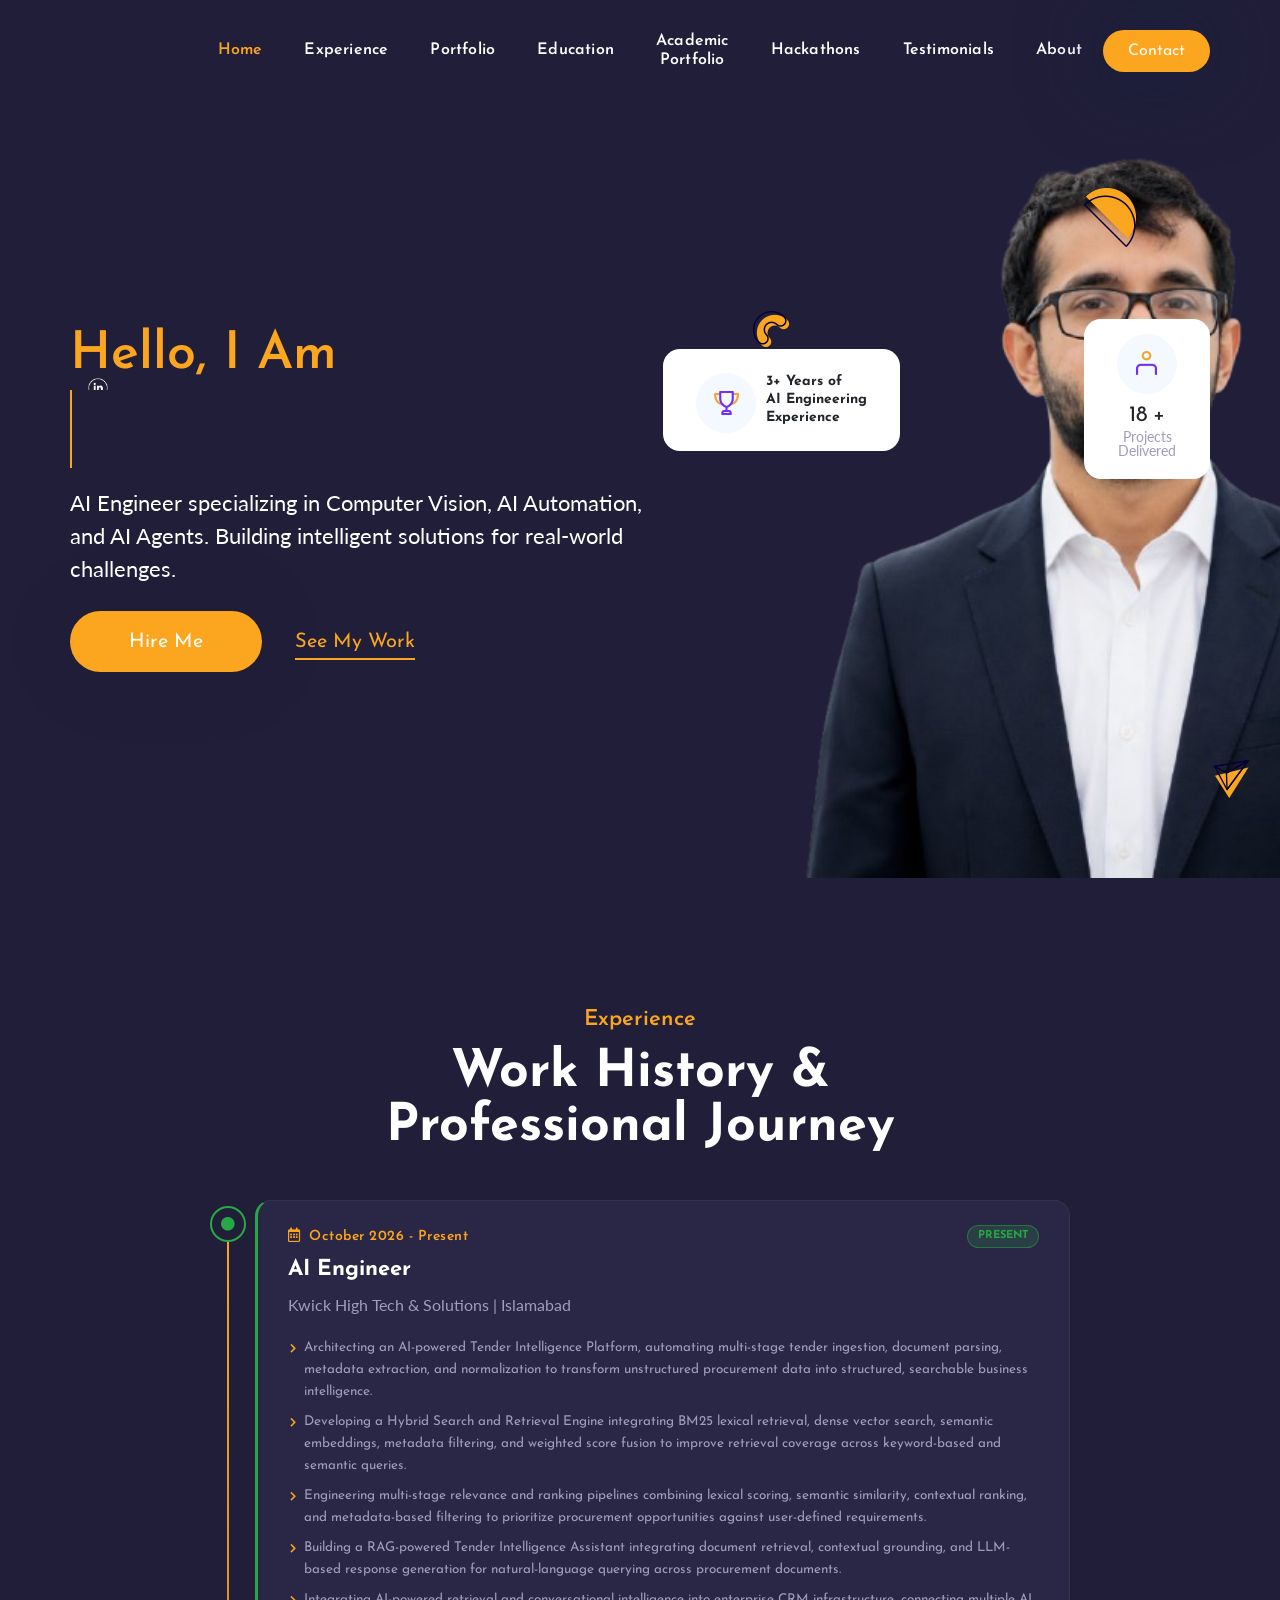
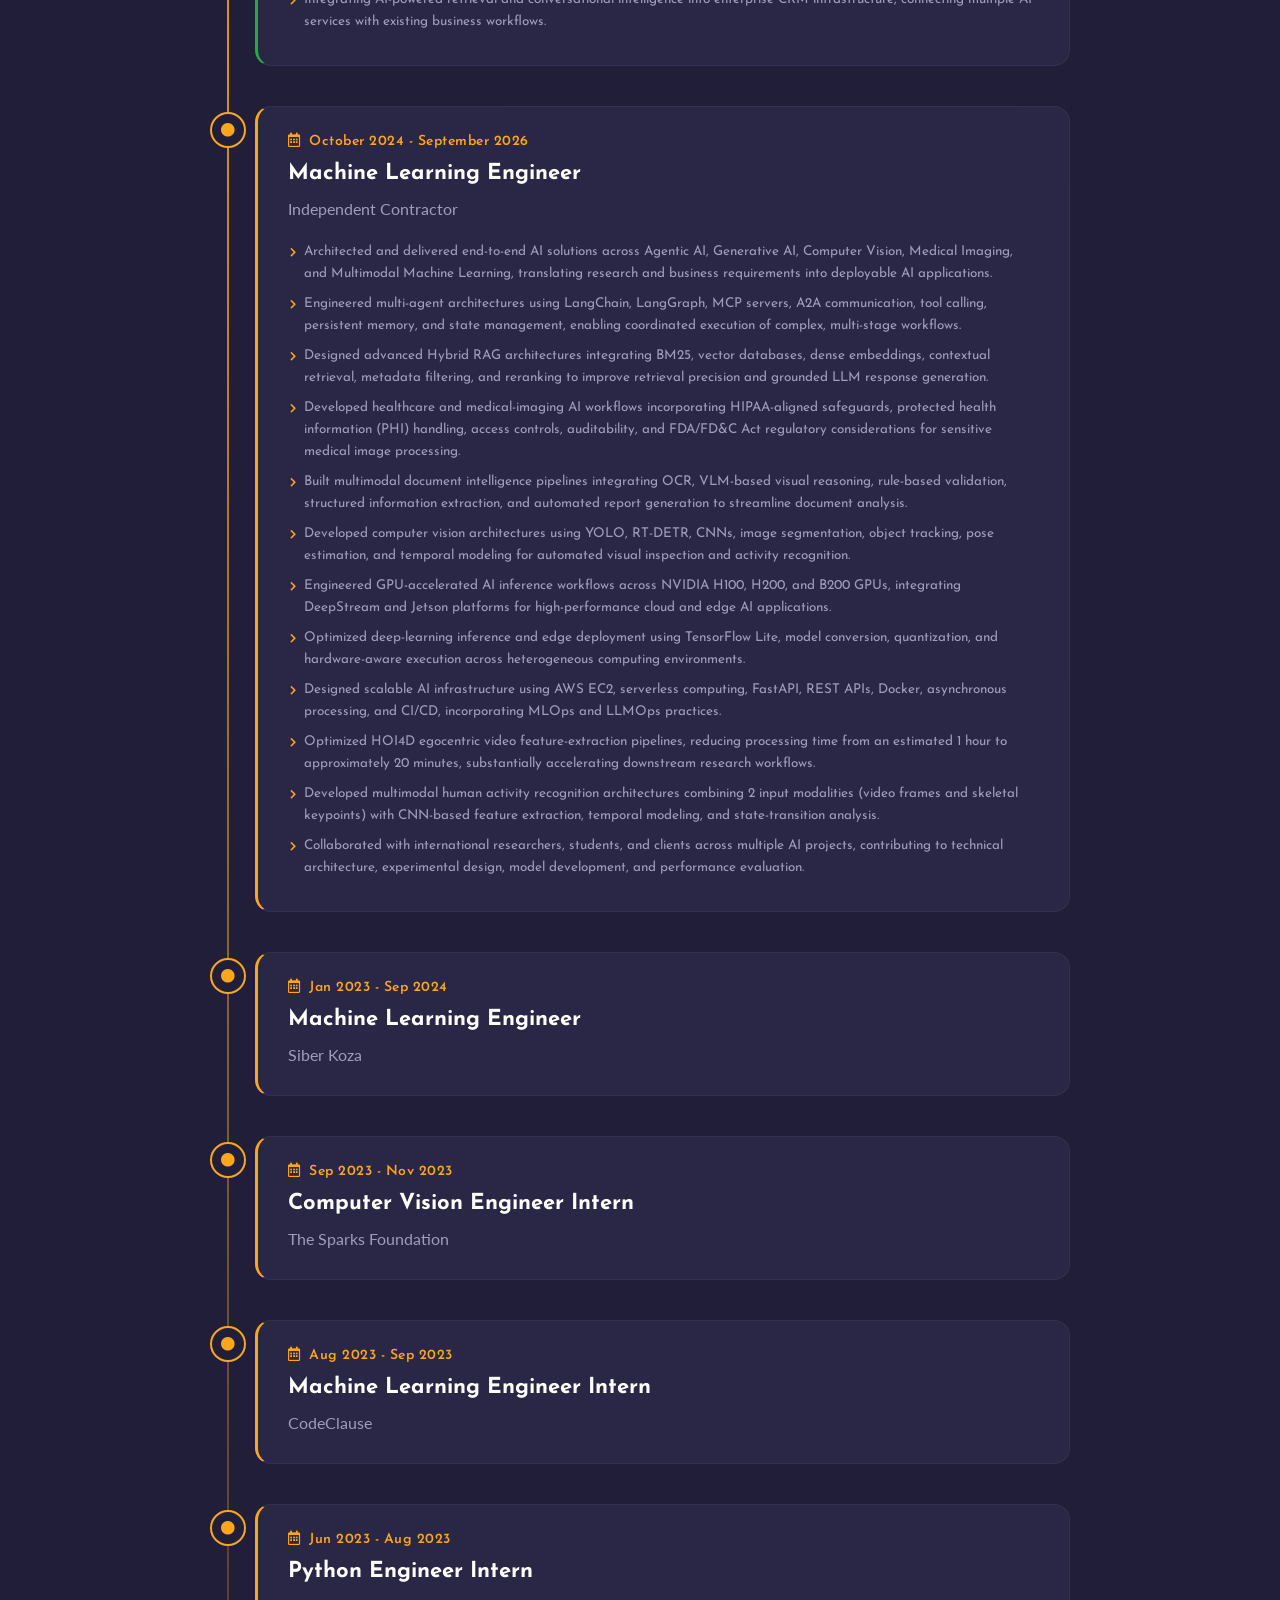
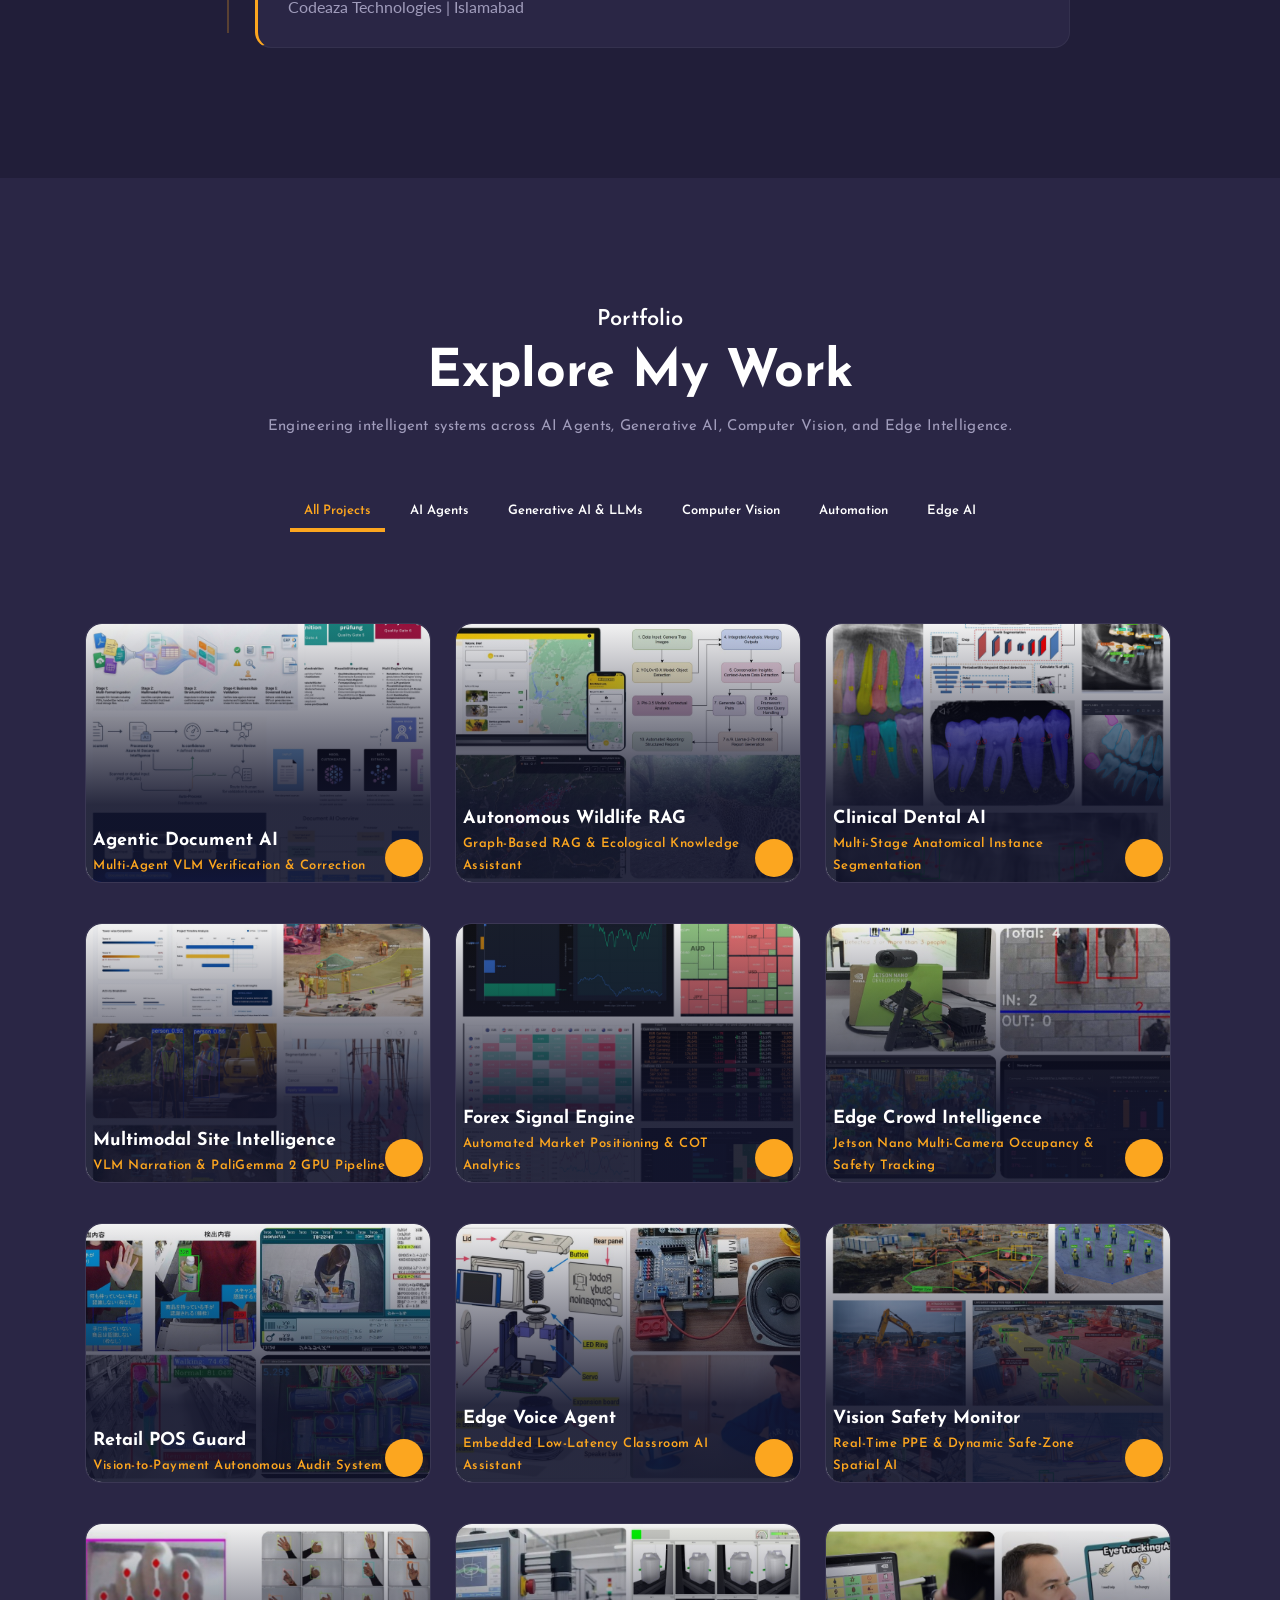
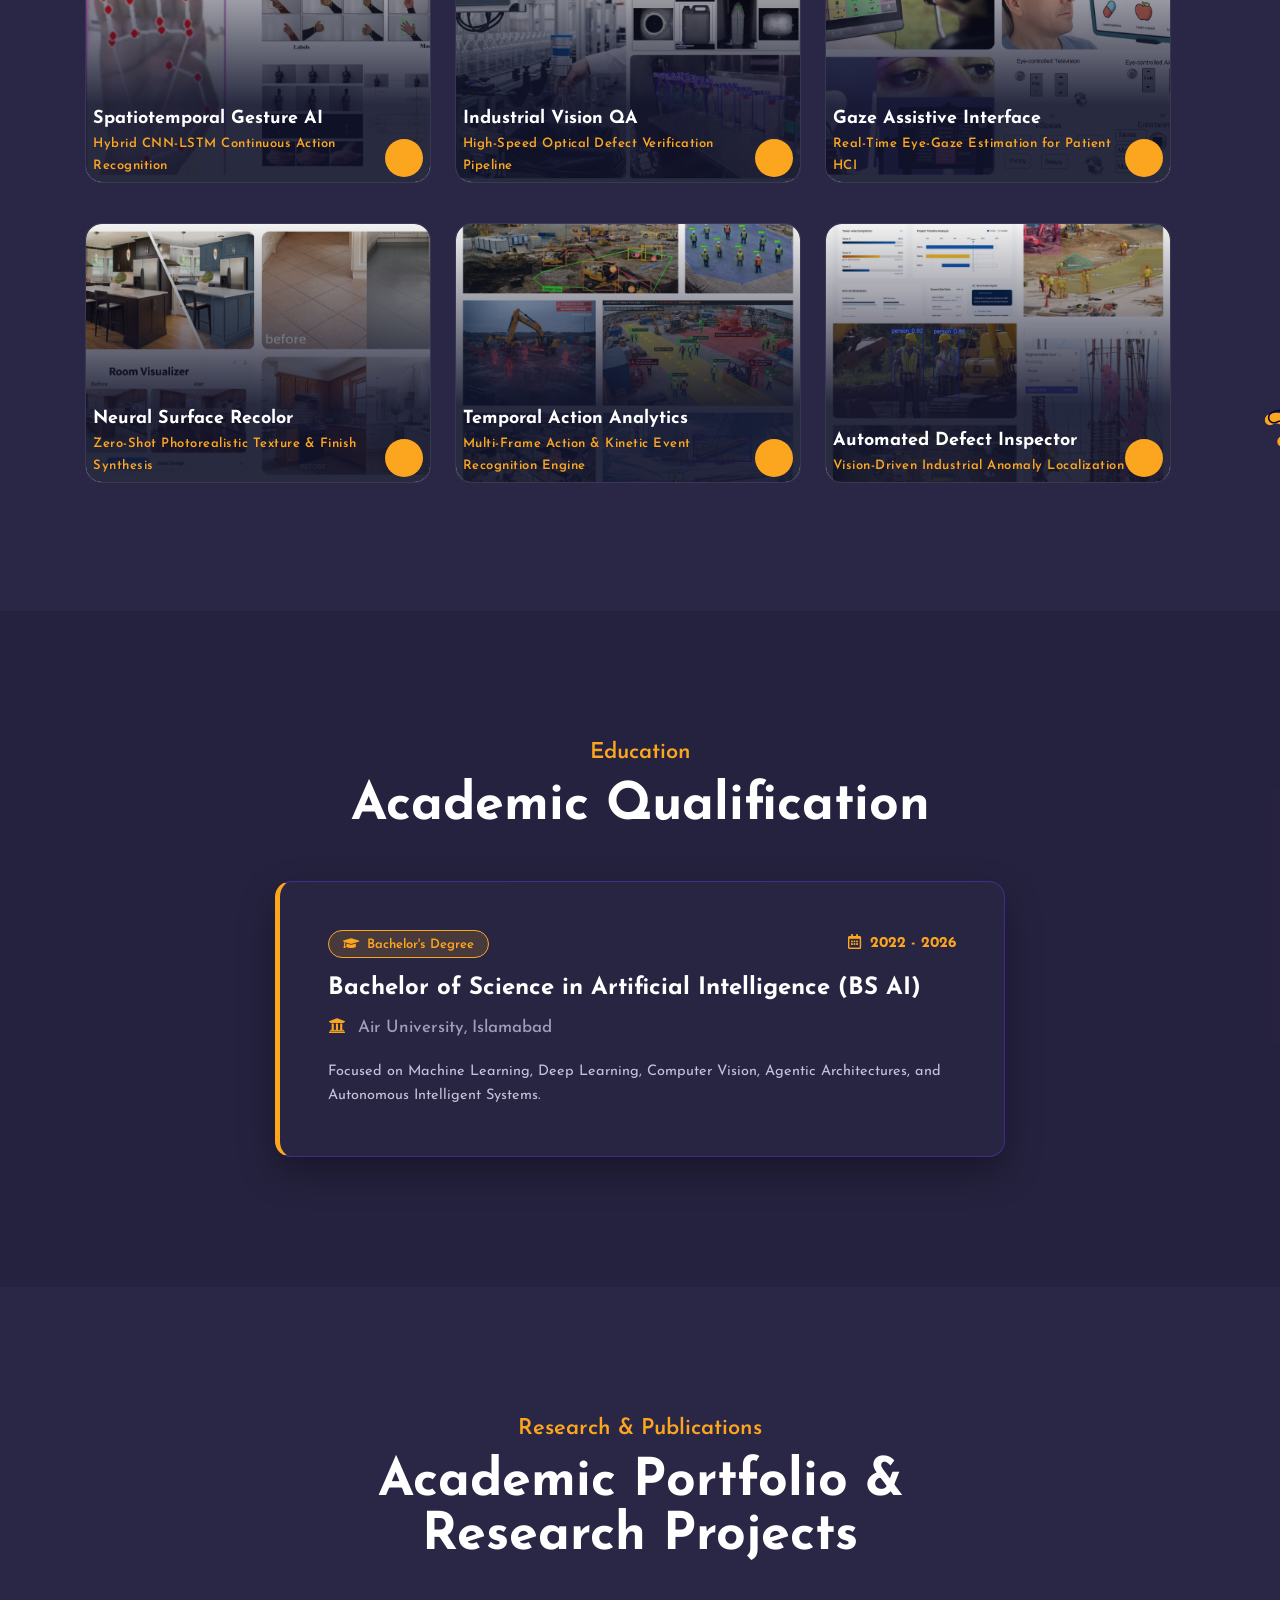
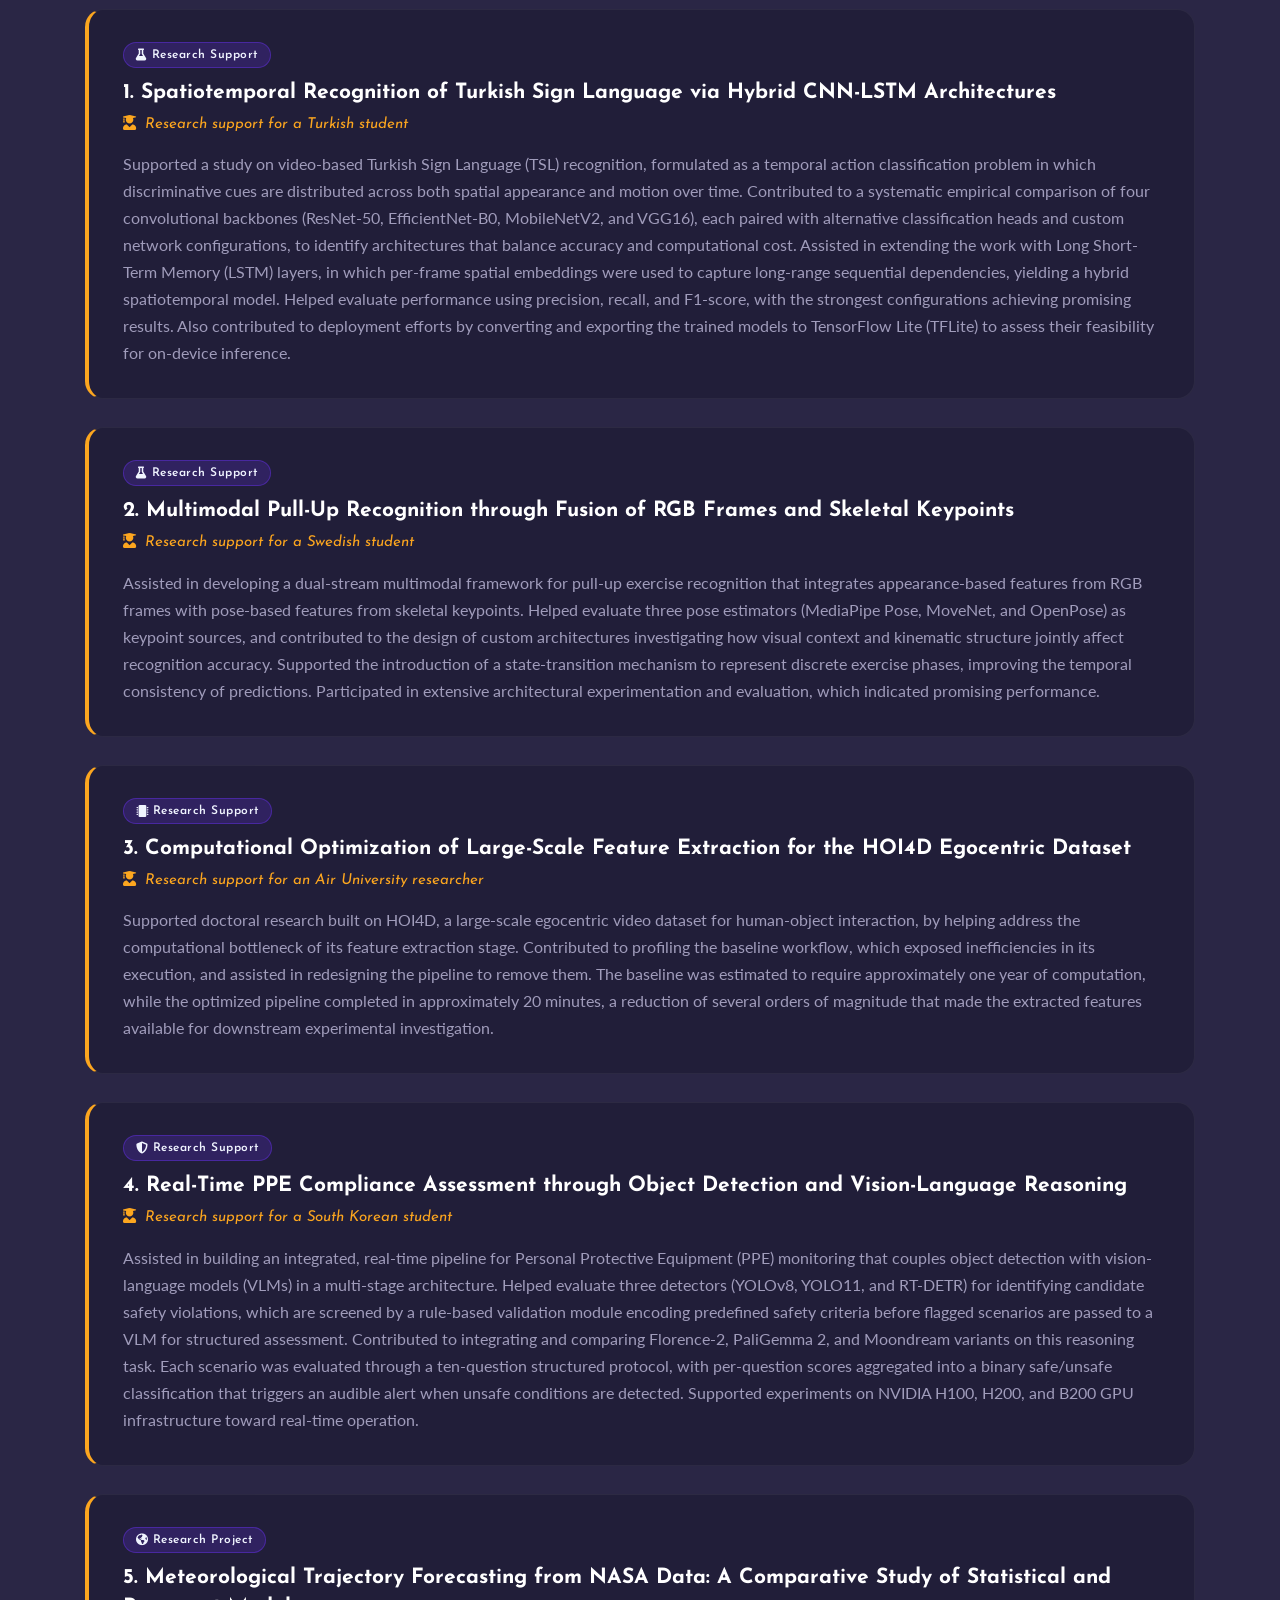
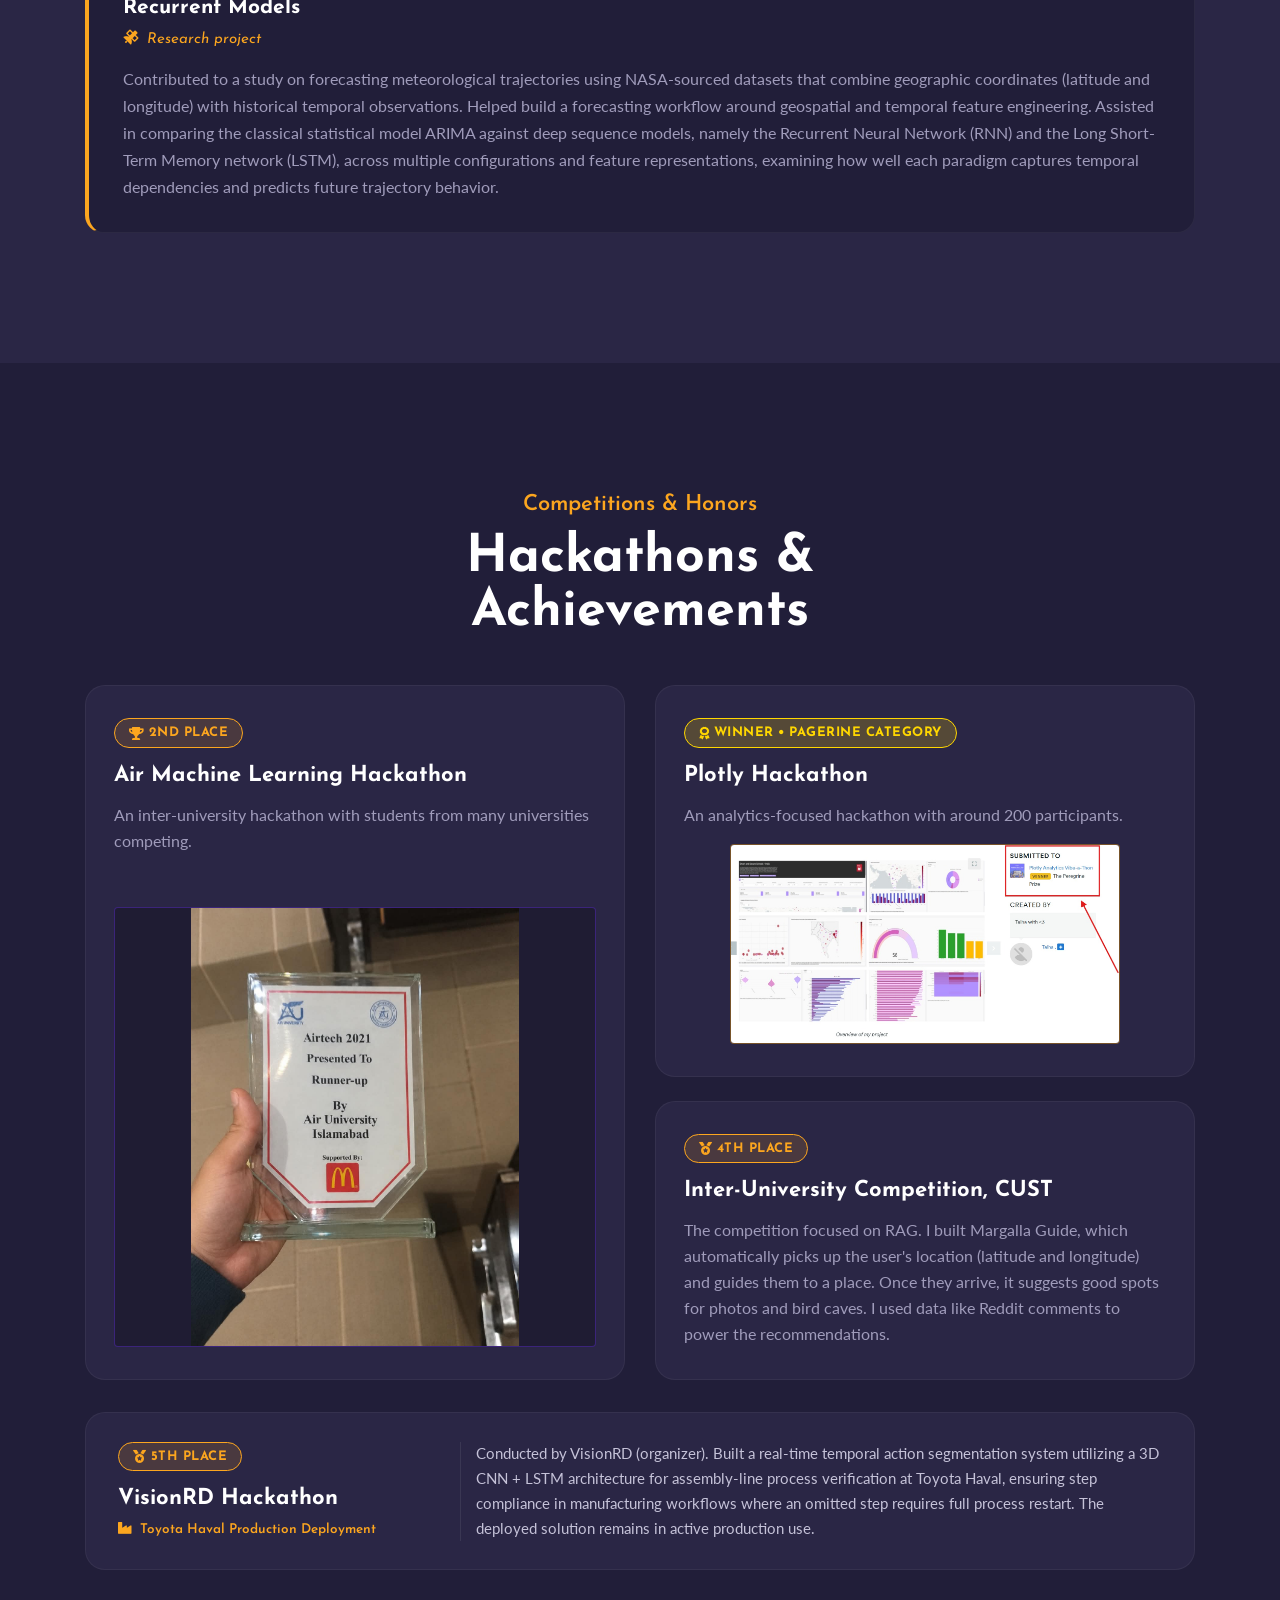
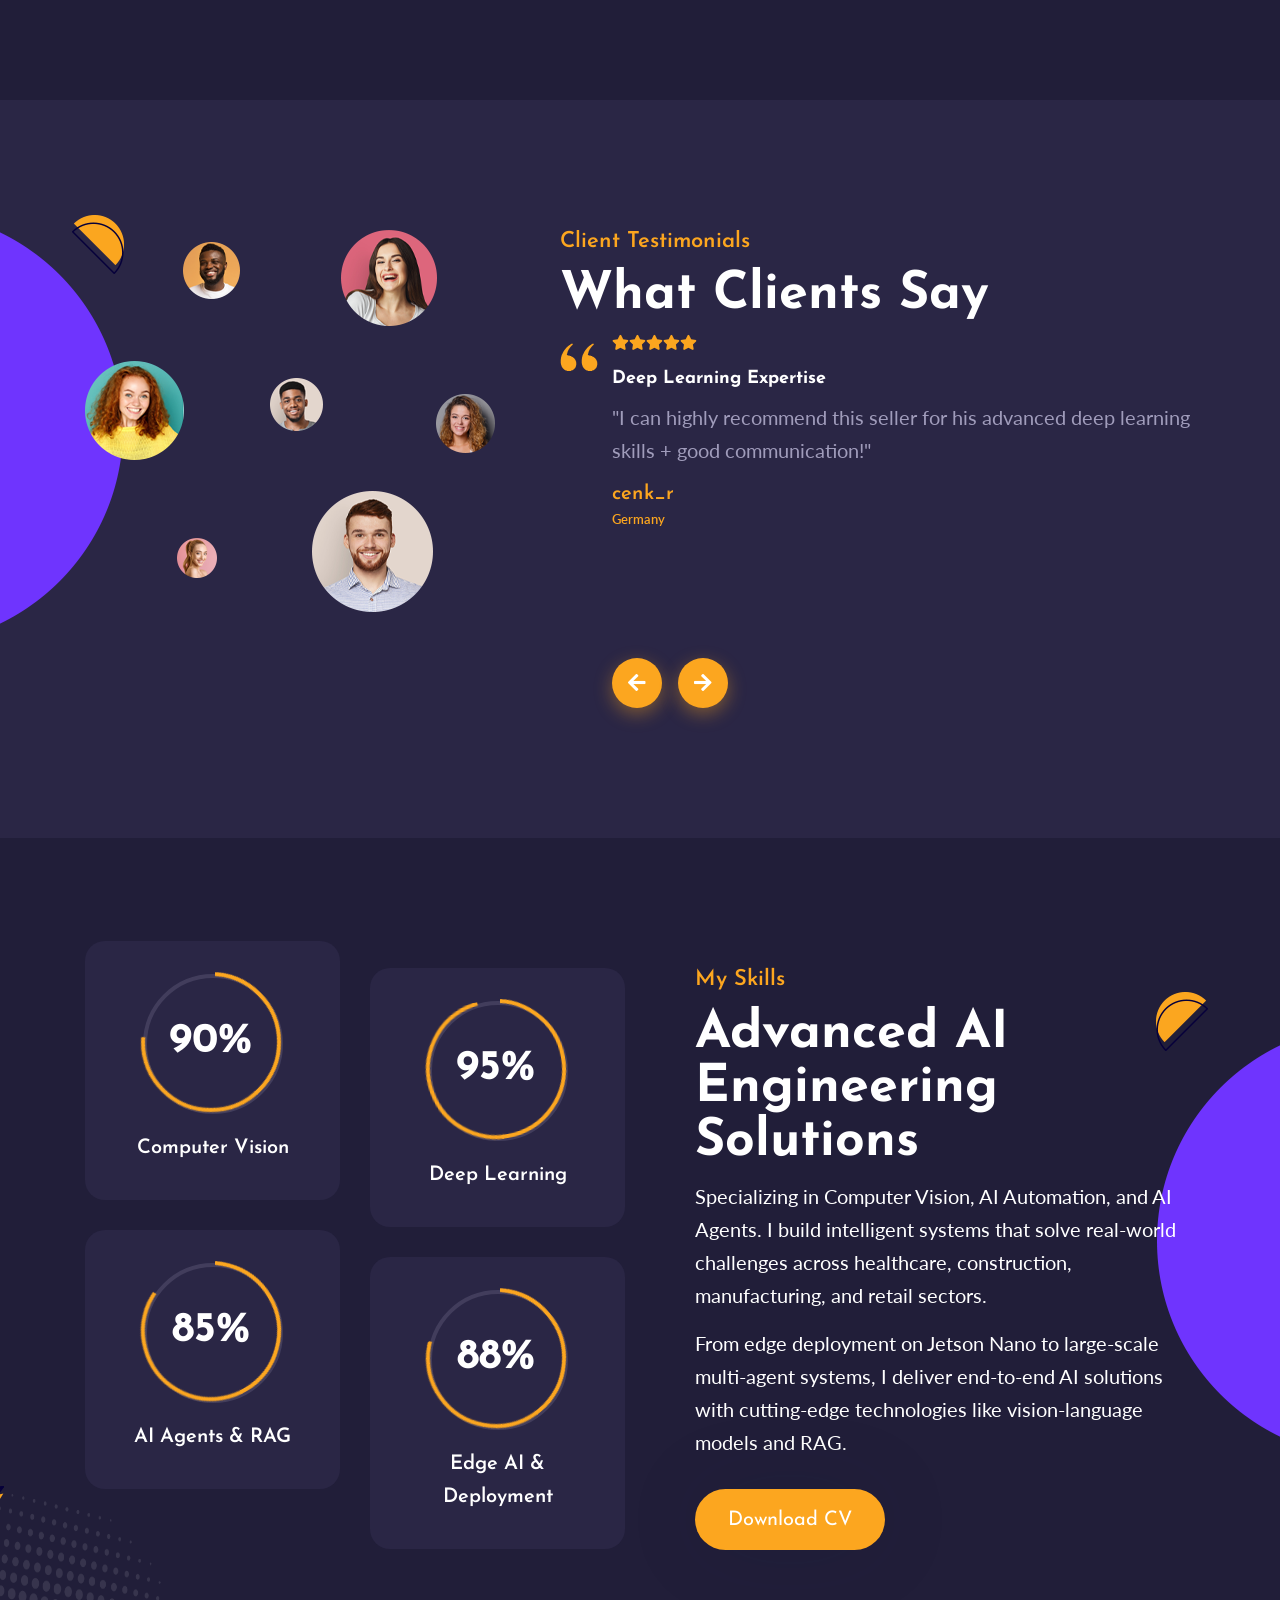
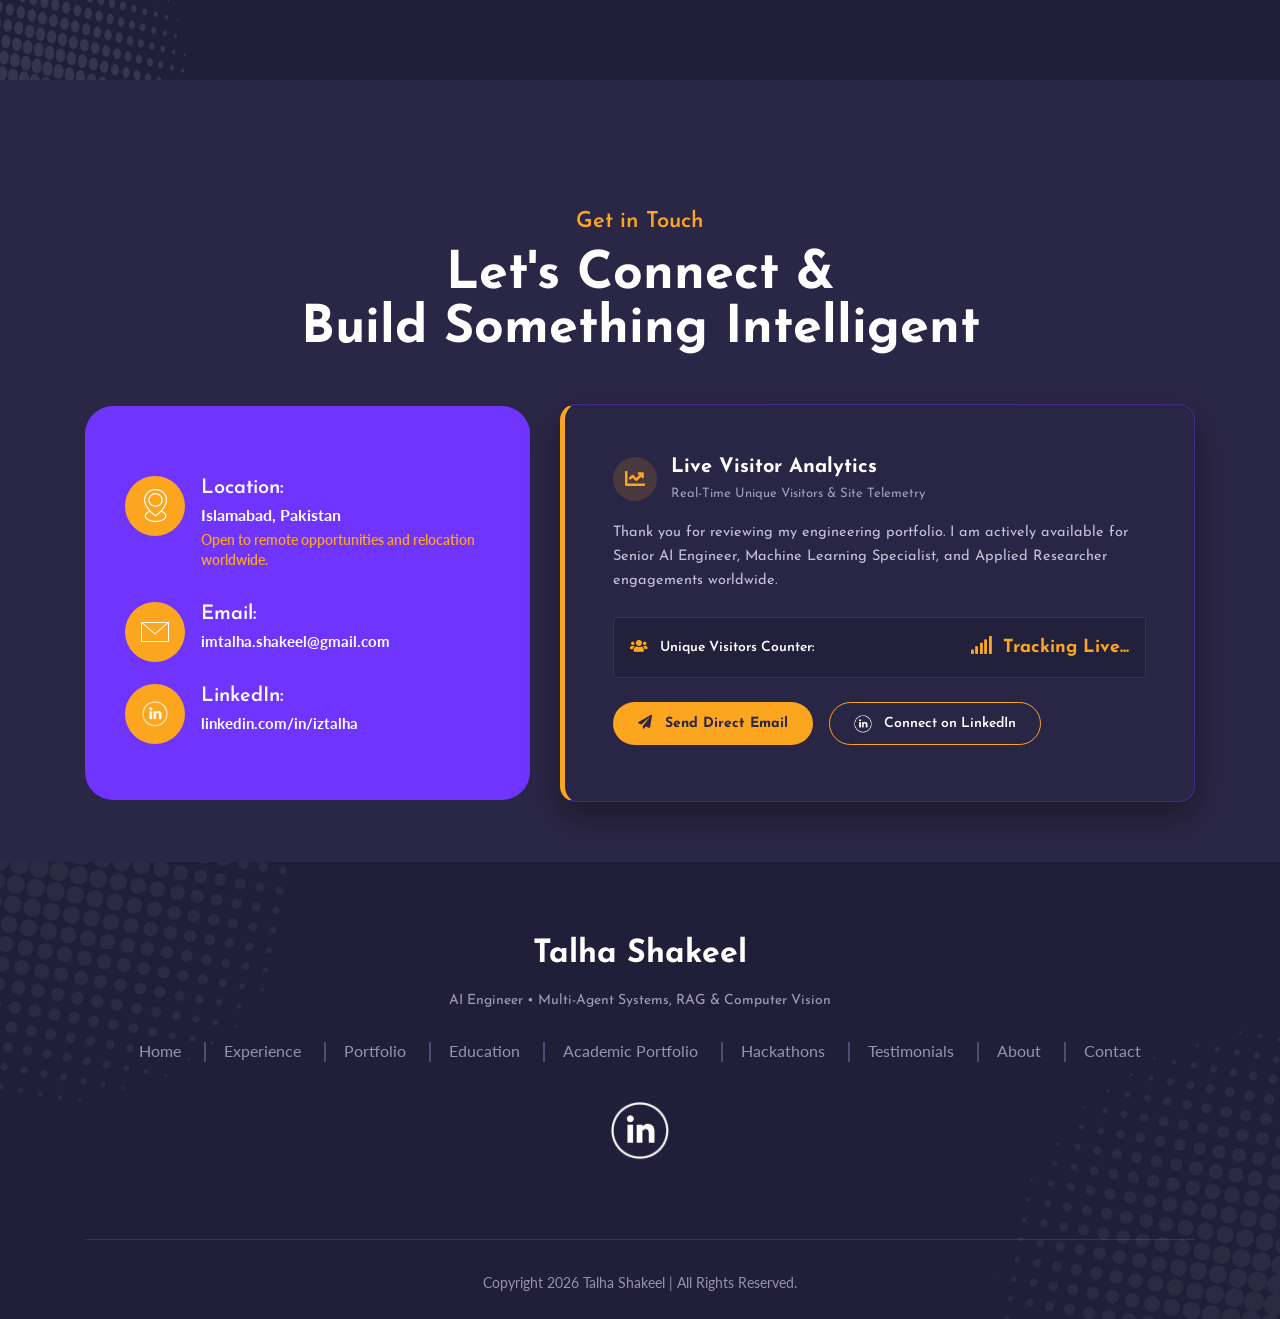
==== index.html @ 69f2a549 "first changes pushed without resume link" ====
<!DOCTYPE html>
<html lang="en">
   <head>
      <meta charset="utf-8">
      <meta name="viewport" content="width=device-width, initial-scale=1, shrink-to-fit=no">
      <meta http-equiv="X-UA-Compatible" content="IE=edge">
      
      <!-- Primary SEO Meta Tags -->
         <!-- Primary Meta Tags -->
   <title>Talha Shakeel | AI Engineer & Machine Learning Specialist</title>
   <meta name="title" content="Talha Shakeel | AI Engineer & Machine Learning Specialist">
   <meta name="description" content="Portfolio of Talha Shakeel, an AI Engineer specializing in Multi-Agent Systems, Hybrid RAG, Computer Vision, Edge AI, and Enterprise Autonomous Workflows. Explore case studies, research, and client testimonials.">
   <meta name="keywords" content="Talha Shakeel, AI Engineer, Machine Learning Engineer, Multi-Agent Systems, LangGraph, RAG, Hybrid RAG, Computer Vision, YOLO, Edge AI, TensorRT, Air University, Islamabad, Deep Learning, Generative AI">
   <meta name="author" content="Talha Shakeel">
   <meta name="robots" content="index, follow">
   <link rel="canonical" href="https://iztalha.github.io/">

   <!-- Open Graph / Facebook -->
   <meta property="og:type" content="website">
   <meta property="og:url" content="https://iztalha.github.io/">
   <meta property="og:title" content="Talha Shakeel | AI Engineer & Machine Learning Specialist">
   <meta property="og:description" content="Portfolio of Talha Shakeel, an AI Engineer specializing in Multi-Agent Systems, Hybrid RAG, Computer Vision, and Edge AI. View production case studies and client reviews.">
   <meta property="og:image" content="https://iztalha.github.io/assets/image/banner-right-img.png">

   <!-- Twitter -->
   <meta property="twitter:card" content="summary_large_image">
   <meta property="twitter:url" content="https://iztalha.github.io/">
   <meta property="twitter:title" content="Talha Shakeel | AI Engineer & Machine Learning Specialist">
   <meta property="twitter:description" content="Portfolio of Talha Shakeel, an AI Engineer specializing in Multi-Agent Systems, Hybrid RAG, Computer Vision, and Edge AI.">
   <meta property="twitter:image" content="https://iztalha.github.io/assets/image/banner-right-img.png">

   <!-- Structured Data (JSON-LD) -->
   <script type="application/ld+json">
   {
     "@context": "https://schema.org",
     "@type": "Person",
     "name": "Talha Shakeel",
     "jobTitle": "AI Engineer",
     "url": "https://iztalha.github.io/",
     "sameAs": [
       "https://linkedin.com/in/iztalha"
     ],
     "address": {
       "@type": "PostalAddress",
       "addressLocality": "Islamabad",
       "addressCountry": "PK"
     },
     "alumniOf": {
       "@type": "CollegeOrUniversity",
       "name": "Air University"
     },
     "knowsAbout": [
       "Artificial Intelligence",
       "Multi-Agent Systems",
       "Retrieval-Augmented Generation (RAG)",
       "Computer Vision",
       "Deep Learning",
       "Machine Learning",
       "Edge AI",
       "LangGraph"
     ]
   }
   </script>
      <!-- Google Fonts -->
      <link rel="preconnect" href="https://fonts.googleapis.com">
      <link rel="preconnect" href="https://fonts.gstatic.com" crossorigin>
      <link href="https://fonts.googleapis.com/css2?family=Josefin+Sans:wght@400;600;700&family=Lato:wght@300;400;700&display=swap" rel="stylesheet">

      <!-- Stylesheets -->
      <link rel="stylesheet" href="assets/css/animate.css">
      <link rel="stylesheet" href="assets/bootstarp/bootstrap.min.css">
      <link rel="stylesheet" href="https://pro.fontawesome.com/releases/v5.10.0/css/all.css" integrity="sha384-AYmEC3Yw5cVb3ZcuHtOA93w35dYTsvhLPVnYs9eStHfGJvOvKxVfELGroGkvsg+p" crossorigin="anonymous">
      <link rel="stylesheet" href="https://cdnjs.cloudflare.com/ajax/libs/font-awesome/5.15.4/css/all.min.css">
      <link rel="stylesheet" href="assets/css/super-classes.css">
      <link rel="stylesheet" href="assets/css/style.css">
      <link rel="stylesheet" href="assets/css/mobile.css">
   </head>
   <body>
      
      <!---header-and-banner-section-->
      <div class="header-and-banner-con w-100 float-left position-relative">
         <div class="header-and-banner-inner-con">
            <header class="main-header">
               <!--navbar-start-->
               <div class="container pl-0 pr-0">
                  <div class="header-con">
                     <nav class="navbar navbar-expand-lg navbar-light p-0">

                        <button class="navbar-toggler p-0 collapsed" type="button" data-toggle="collapse" data-target="#navbarSupportedContent" aria-controls="navbarSupportedContent" aria-expanded="false" aria-label="Toggle navigation">
                        <span class="navbar-toggler-icon"></span>
                        <span class="navbar-toggler-icon"></span>
                        <span class="navbar-toggler-icon"></span>
                        </button>
                        <div class="collapse navbar-collapse justify-content-end" id="navbarSupportedContent">
                           <ul class="navbar-nav ml-auto">
                                                                                          <li class="nav-item active pl-0">
                                  <a class="nav-link p-0 is-active" href="index.html">Home<span class="sr-only">(current)</span></a>
                               </li>
                               <li class="nav-item">
                                  <a class="nav-link p-0" href="#experience-con">Experience</a>
                               </li>
                               <li class="nav-item">
                                  <a class="nav-link p-0" href="#Portfolio">Portfolio</a>
                               </li>
                               <li class="nav-item">
                                  <a class="nav-link p-0" href="#education-con">Education</a>
                               </li>
                               <li class="nav-item">
                                  <a class="nav-link p-0 text-center" href="#academic-portfolio-con" style="text-align: center; line-height: 1.15;">Academic<br>Portfolio</a>
                               </li>
                               <li class="nav-item">
                                  <a class="nav-link p-0" href="#hackathons-con">Hackathons</a>
                               </li>
                               <li class="nav-item">
                                  <a class="nav-link p-0" href="#testimonials">Testimonials</a>
                               </li>
                               <li class="nav-item">
                                  <a class="nav-link p-0" href="#about-con">About</a>
                               </li>
                           </ul>
                           <div class="d-inline-block contact">
                              <a href="#Contact">Contact</a>
                           </div>
                        </div>
                     </nav>
                  </div>
               </div>
               <!--navbar-end-->
            </header>
            <section class="banner-main-con" id="home">
               <div class="container pl-0 pr-0">
                  <!--banner-start-->
                  <div class="footer-social-icon banner-social-icon mb-0">
                     <ul class="mb-0 list-unstyled">
                        <li class="">
                           <a href="https://linkedin.com/in/iztalha" target="_blank" title="LinkedIn" style="display: flex; align-items: center; justify-content: center;"><img src="assets/image/linkedin-logo.png" alt="LinkedIn" style="width: 20px; height: 20px; object-fit: contain;"></a>
                        </li>
                     </ul>
                  </div>
                  <div class="banner-con text-lg-left text-center">
                     <div class="row">
                        <div class="col-lg-7 col-sm-12 d-flex justify-content-center flex-column">
                           <div class="banner-left-con wow slideInLeft">
                              <div class="banner-heading">
                                 <h2>Hello, I Am</h2>                                 
                                 <ul class="dynamic-txts">
                                    <li><h1>Talha Shakeel</h1></li>
                                    <li><h1>Talha Shakeel</h1></li>
                                    <li><h1>Talha Shakeel</h1></li>
                                    <li><h1>Talha Shakeel</h1></li>
                                  </ul>
                                 <p>AI Engineer specializing in Computer Vision, AI Automation,<br>
                                    and AI Agents. Building intelligent solutions for real-world challenges.
                                 </p>
                              </div>
                              <div class="banner-btn generic-btn d-inline-block">
                                 <a href="#Contact">Hire Me</a>
                              </div>
                              <a href="#Portfolio" class="See-btn">See My Work</a>
                           </div>
                        </div>
                        <div class="col-lg-5 col-sm-12">
                           <div class="banner-right-con position-relative wow slideInRight" id="banner-right-con">
                              <figure class="mb-0">
                                 <img src="assets/image/Talha Shakeel.png" alt="banner-right-img" id="banner-right-img">
                              </figure>
                              <div class="best-award-con d-inline-block wow bounceInUp" data-wow-duration="1s" data-wow-delay="1s">
                                 <div class="best-award-inner-con">
                                    <figure class="mb-0">
                                       <img src="assets/image/cup-img.png" alt="cup-img" class="img-fluid">
                                    </figure>
                                    <div class="best-award-title">
                                       <p class="mb-0" style="font-size: 14px; line-height: 18px; font-weight: 700;">3+ Years of<br>AI Engineering<br>Experience</p>
                                    </div>
                                 </div>
                              </div>
                              <div class="best-award-con d-inline-block happy-con wow bounceInUp " data-wow-duration="1s" data-wow-delay="1s">
                                 <div class="best-award-inner-con text-center">
                                    <figure>
                                       <img src="assets/image/admin-icon.png" alt="admin-icon" class="img-fluid">
                                    </figure>
                                    <div class="best-award-title d-inline-block ml-0">
                                       <p class="mb-0 d-inline-block count">18</p>
                                       <p class="mb-0 d-inline-block">+</p>
                                       <span class="d-block">Projects<br>Delivered</span>
                                    </div>
                                 </div>
                              </div>
                              <div class="cursor"></div>
                              <div class="cursor2"></div>
                           </div>
                        </div>
                     </div>
                  </div>
                  <!--banner-end-->
               </div>
            </section>
         </div>
      </div>
      <!---header-and-banner-section-->
      
      <!-- experience section -->
      <!-- education section -->
            <!-- experience section -->
<section class="w-100 float-left experience-con padding-top padding-bottom position-relative" id="experience-con">
         <div class="container">
            <div class="experience-inner-con position-relative">
               <div class="generic-title text-center">
                  <h6>Experience</h6>
                  <h2 class="mb-0">Work History &amp;<br>
                     Professional Journey
                  </h2>
               </div>
                               <div class="experience-timeline wow fadeInUp">
                   <!-- Item 1 -->
                   <div class="timeline-item current">
                      <div class="timeline-dot">
                         <i class="fas fa-circle"></i>
                      </div>
                      <div class="timeline-content">
                         <div class="timeline-header">
                            <span class="timeline-date"><i class="far fa-calendar-alt mr-1"></i> October 2026 - Present</span>
                            <span class="timeline-status">Present</span>
                         </div>
                         <h4 class="timeline-title">AI Engineer</h4>
                         <p class="timeline-subtitle">Kwick High Tech &amp; Solutions | Islamabad</p>
                         <ul class="timeline-bullets list-unstyled mt-3 mb-0">
                            <li><i class="fas fa-chevron-right mr-2 text-accent"></i> Architecting an AI-powered Tender Intelligence Platform, automating multi-stage tender ingestion, document parsing, metadata extraction, and normalization to transform unstructured procurement data into structured, searchable business intelligence.</li>
                            <li><i class="fas fa-chevron-right mr-2 text-accent"></i> Developing a Hybrid Search and Retrieval Engine integrating BM25 lexical retrieval, dense vector search, semantic embeddings, metadata filtering, and weighted score fusion to improve retrieval coverage across keyword-based and semantic queries.</li>
                            <li><i class="fas fa-chevron-right mr-2 text-accent"></i> Engineering multi-stage relevance and ranking pipelines combining lexical scoring, semantic similarity, contextual ranking, and metadata-based filtering to prioritize procurement opportunities against user-defined requirements.</li>
                            <li><i class="fas fa-chevron-right mr-2 text-accent"></i> Building a RAG-powered Tender Intelligence Assistant integrating document retrieval, contextual grounding, and LLM-based response generation for natural-language querying across procurement documents.</li>
                            <li><i class="fas fa-chevron-right mr-2 text-accent"></i> Integrating AI-powered retrieval and conversational intelligence into enterprise CRM infrastructure, connecting multiple AI services with existing business workflows.</li>
                         </ul>
                      </div>
                   </div>
                   <!-- Item 2 -->
                   <div class="timeline-item">
                      <div class="timeline-dot">
                         <i class="fas fa-circle"></i>
                      </div>
                      <div class="timeline-content">
                         <div class="timeline-header">
                            <span class="timeline-date"><i class="far fa-calendar-alt mr-1"></i> October 2024 - September 2026</span>
                         </div>
                         <h4 class="timeline-title">Machine Learning Engineer</h4>
                         <p class="timeline-subtitle">Independent Contractor</p>
                         <ul class="timeline-bullets list-unstyled mt-3 mb-0">
                            <li><i class="fas fa-chevron-right mr-2 text-accent"></i> Architected and delivered end-to-end AI solutions across Agentic AI, Generative AI, Computer Vision, Medical Imaging, and Multimodal Machine Learning, translating research and business requirements into deployable AI applications.</li>
                            <li><i class="fas fa-chevron-right mr-2 text-accent"></i> Engineered multi-agent architectures using LangChain, LangGraph, MCP servers, A2A communication, tool calling, persistent memory, and state management, enabling coordinated execution of complex, multi-stage workflows.</li>
                            <li><i class="fas fa-chevron-right mr-2 text-accent"></i> Designed advanced Hybrid RAG architectures integrating BM25, vector databases, dense embeddings, contextual retrieval, metadata filtering, and reranking to improve retrieval precision and grounded LLM response generation.</li>
                            <li><i class="fas fa-chevron-right mr-2 text-accent"></i> Developed healthcare and medical-imaging AI workflows incorporating HIPAA-aligned safeguards, protected health information (PHI) handling, access controls, auditability, and FDA/FD&amp;C Act regulatory considerations for sensitive medical image processing.</li>
                            <li><i class="fas fa-chevron-right mr-2 text-accent"></i> Built multimodal document intelligence pipelines integrating OCR, VLM-based visual reasoning, rule-based validation, structured information extraction, and automated report generation to streamline document analysis.</li>
                            <li><i class="fas fa-chevron-right mr-2 text-accent"></i> Developed computer vision architectures using YOLO, RT-DETR, CNNs, image segmentation, object tracking, pose estimation, and temporal modeling for automated visual inspection and activity recognition.</li>
                            <li><i class="fas fa-chevron-right mr-2 text-accent"></i> Engineered GPU-accelerated AI inference workflows across NVIDIA H100, H200, and B200 GPUs, integrating DeepStream and Jetson platforms for high-performance cloud and edge AI applications.</li>
                            <li><i class="fas fa-chevron-right mr-2 text-accent"></i> Optimized deep-learning inference and edge deployment using TensorFlow Lite, model conversion, quantization, and hardware-aware execution across heterogeneous computing environments.</li>
                            <li><i class="fas fa-chevron-right mr-2 text-accent"></i> Designed scalable AI infrastructure using AWS EC2, serverless computing, FastAPI, REST APIs, Docker, asynchronous processing, and CI/CD, incorporating MLOps and LLMOps practices.</li>
                            <li><i class="fas fa-chevron-right mr-2 text-accent"></i> Optimized HOI4D egocentric video feature-extraction pipelines, reducing processing time from an estimated 1 hour to approximately 20 minutes, substantially accelerating downstream research workflows.</li>
                            <li><i class="fas fa-chevron-right mr-2 text-accent"></i> Developed multimodal human activity recognition architectures combining 2 input modalities (video frames and skeletal keypoints) with CNN-based feature extraction, temporal modeling, and state-transition analysis.</li>
                            <li><i class="fas fa-chevron-right mr-2 text-accent"></i> Collaborated with international researchers, students, and clients across multiple AI projects, contributing to technical architecture, experimental design, model development, and performance evaluation.</li>
                         </ul>
                      </div>
                   </div>
                   <!-- Item 3 -->
                   <div class="timeline-item">
                      <div class="timeline-dot">
                         <i class="fas fa-circle"></i>
                      </div>
                      <div class="timeline-content">
                         <div class="timeline-header">
                            <span class="timeline-date"><i class="far fa-calendar-alt mr-1"></i> Jan 2023 - Sep 2024</span>
                         </div>
                         <h4 class="timeline-title">Machine Learning Engineer</h4>
                         <p class="timeline-subtitle">Siber Koza</p>
                      </div>
                   </div>
                   <!-- Item 4 -->
                   <div class="timeline-item">
                      <div class="timeline-dot">
                         <i class="fas fa-circle"></i>
                      </div>
                      <div class="timeline-content">
                         <div class="timeline-header">
                            <span class="timeline-date"><i class="far fa-calendar-alt mr-1"></i> Sep 2023 - Nov 2023</span>
                         </div>
                         <h4 class="timeline-title">Computer Vision Engineer Intern</h4>
                         <p class="timeline-subtitle">The Sparks Foundation</p>
                      </div>
                   </div>
                   <!-- Item 5 -->
                   <div class="timeline-item">
                      <div class="timeline-dot">
                         <i class="fas fa-circle"></i>
                      </div>
                      <div class="timeline-content">
                         <div class="timeline-header">
                            <span class="timeline-date"><i class="far fa-calendar-alt mr-1"></i> Aug 2023 - Sep 2023</span>
                         </div>
                         <h4 class="timeline-title">Machine Learning Engineer Intern</h4>
                         <p class="timeline-subtitle">CodeClause</p>
                      </div>
                   </div>
                   <!-- Item 6 -->
                   <div class="timeline-item">
                      <div class="timeline-dot">
                         <i class="fas fa-circle"></i>
                      </div>
                      <div class="timeline-content">
                         <div class="timeline-header">
                            <span class="timeline-date"><i class="far fa-calendar-alt mr-1"></i> Jun 2023 - Aug 2023</span>
                         </div>
                         <h4 class="timeline-title">Python Engineer Intern</h4>
                         <p class="timeline-subtitle">Codeaza Technologies | Islamabad</p>
                      </div>
                   </div>
                </div>
            </div>
         </div>
      </section>

      <!-- portfolio section -->
<section class="w-100 float-left portfolio-con padding-top" id="Portfolio">
         <div class="container">
            <div class="generic-title text-center">
               <h6 class="text-white">Portfolio</h6>
               <h2 class="mb-0 text-white">Explore My Work</h2>
               <p class="portfolio-subtitle">Engineering intelligent systems across AI Agents, Generative AI, Computer Vision, and Edge Intelligence.</p>
            </div>
            <div id="myBtnContainer" class="text-center">
               <button class=" active active_button" onclick="filterSelection('all')">All Projects</button>
               <button class="" onclick="filterSelection('ai')">AI Agents</button>
               <button class="" onclick="filterSelection('gen-ai')">Generative AI &amp; LLMs</button>
               <button class="" onclick="filterSelection('cv')">Computer Vision</button>
               <button class="" onclick="filterSelection('automation')">Automation</button>
               <button class="" onclick="filterSelection('edge')">Edge AI</button>
            </div>
         </div>
      </section>
      <!-- portfolio section -->
      <!-- portfolio section -->
      <section class="w-100 float-left portfolio-body-con position-relative">
         <div class="container">
            <div class="portfolio-img-con position-relative w-100 float-left wow fadeInUp" >
                <div class="filterDiv ai gen-ai automation position-relative">
                   <a href="#" data-toggle="modal" data-target="#modalporfolio4">
                      <div class="portfolio-img position-relative">
                         <figure>
                            <img src="assets/image/UAE project.jpg" alt="Agentic Document AI" class="img-fluid">
                         </figure>
                      </div>
                   </a>
                   <div class="portfolio-img-content text-left">
                      <div class="portfolio-img-title d-inline-block">
                         <h4>Agentic Document AI</h4>
                         <p>Multi-Agent VLM Verification & Correction</p>
                      </div>
                      <a href="#" class="float-lg-right" data-toggle="modal" data-target="#modalporfolio4">
                         <i class="fas fa-arrow-right d-flex align-items-center justify-content-center"></i>
                      </a>
                   </div>
                </div>
                <div class="filterDiv ai gen-ai position-relative">
                   <a href="#" data-toggle="modal" data-target="#modalporfolio3">
                      <div class="portfolio-img position-relative">
                         <figure>
                            <img src="assets/image/rag_wildlife.jpg" alt="Autonomous Wildlife RAG" class="img-fluid">
                         </figure>
                      </div>
                   </a>
                   <div class="portfolio-img-content text-left">
                      <div class="portfolio-img-title d-inline-block">
                         <h4>Autonomous Wildlife RAG</h4>
                         <p>Graph-Based RAG & Ecological Knowledge Assistant</p>
                      </div>
                      <a href="#" class="float-lg-right" data-toggle="modal" data-target="#modalporfolio3">
                         <i class="fas fa-arrow-right d-flex align-items-center justify-content-center"></i>
                      </a>
                   </div>
                </div>
                <div class="filterDiv cv position-relative">
                   <a href="#" data-toggle="modal" data-target="#modalWPWAF">
                      <div class="portfolio-img position-relative">
                         <figure>
                            <img src="assets/image/dental project US.jpg" alt="Clinical Dental AI" class="img-fluid">
                         </figure>
                      </div>
                   </a>
                   <div class="portfolio-img-content text-left">
                      <div class="portfolio-img-title d-inline-block">
                         <h4>Clinical Dental AI</h4>
                         <p>Multi-Stage Anatomical Instance Segmentation</p>
                      </div>
                      <a href="#" class="float-lg-right" data-toggle="modal" data-target="#modalWPWAF">
                         <i class="fas fa-arrow-right d-flex align-items-center justify-content-center"></i>
                      </a>
                   </div>
                </div>
                <div class="filterDiv cv ai position-relative">
                   <a href="#" data-toggle="modal" data-target="#modalporfolio7">
                      <div class="portfolio-img position-relative">
                         <figure>
                            <img src="assets/image/analytics Site.jpg" alt="Multimodal Site Intelligence" class="img-fluid">
                         </figure>
                      </div>
                   </a>
                   <div class="portfolio-img-content text-left">
                      <div class="portfolio-img-title d-inline-block">
                         <h4>Multimodal Site Intelligence</h4>
                         <p>VLM Narration & PaliGemma 2 GPU Pipeline</p>
                      </div>
                      <a href="#" class="float-lg-right" data-toggle="modal" data-target="#modalporfolio7">
                         <i class="fas fa-arrow-right d-flex align-items-center justify-content-center"></i>
                      </a>
                   </div>
                </div>
                <div class="filterDiv automation position-relative">
                   <a href="#" data-toggle="modal" data-target="#modalporfolio6">
                      <div class="portfolio-img position-relative">
                         <figure>
                            <img src="assets/image/cot_dash.jpg" alt="Forex Signal Engine" class="img-fluid">
                         </figure>
                      </div>
                   </a>
                   <div class="portfolio-img-content text-left">
                      <div class="portfolio-img-title d-inline-block">
                         <h4>Forex Signal Engine</h4>
                         <p>Automated Market Positioning & COT Analytics</p>
                      </div>
                      <a href="#" class="float-lg-right" data-toggle="modal" data-target="#modalporfolio6">
                         <i class="fas fa-arrow-right d-flex align-items-center justify-content-center"></i>
                      </a>
                   </div>
                </div>
                <div class="filterDiv edge cv position-relative">
                   <a href="#" data-toggle="modal" data-target="#modalporfolio14">
                      <div class="portfolio-img position-relative">
                         <figure>
                            <img src="assets/image/singapore analytics.jpg" alt="Edge Crowd Intelligence" class="img-fluid">
                         </figure>
                      </div>
                   </a>
                   <div class="portfolio-img-content text-left">
                      <div class="portfolio-img-title d-inline-block">
                         <h4>Edge Crowd Intelligence</h4>
                         <p>Jetson Nano Multi-Camera Occupancy & Safety Tracking</p>
                      </div>
                      <a href="#" class="float-lg-right" data-toggle="modal" data-target="#modalporfolio14">
                         <i class="fas fa-arrow-right d-flex align-items-center justify-content-center"></i>
                      </a>
                   </div>
                </div>
                <div class="filterDiv cv automation position-relative">
                   <a href="#" data-toggle="modal" data-target="#modalporfolio15">
                      <div class="portfolio-img position-relative">
                         <figure>
                            <img src="assets/image/brazil_self_checkout.jpg" alt="Retail POS Guard" class="img-fluid">
                         </figure>
                      </div>
                   </a>
                   <div class="portfolio-img-content text-left">
                      <div class="portfolio-img-title d-inline-block">
                         <h4>Retail POS Guard</h4>
                         <p>Vision-to-Payment Autonomous Audit System</p>
                      </div>
                      <a href="#" class="float-lg-right" data-toggle="modal" data-target="#modalporfolio15">
                         <i class="fas fa-arrow-right d-flex align-items-center justify-content-center"></i>
                      </a>
                   </div>
                </div>
                <div class="filterDiv edge ai position-relative">
                   <a href="#" data-toggle="modal" data-target="#modalporfolio11">
                      <div class="portfolio-img position-relative">
                         <figure>
                            <img src="assets/image/voice assistance teaching.jpg" alt="Edge Voice Agent" class="img-fluid">
                         </figure>
                      </div>
                   </a>
                   <div class="portfolio-img-content text-left">
                      <div class="portfolio-img-title d-inline-block">
                         <h4>Edge Voice Agent</h4>
                         <p>Embedded Low-Latency Classroom AI Assistant</p>
                      </div>
                      <a href="#" class="float-lg-right" data-toggle="modal" data-target="#modalporfolio11">
                         <i class="fas fa-arrow-right d-flex align-items-center justify-content-center"></i>
                      </a>
                   </div>
                </div>
                <div class="filterDiv cv position-relative">
                   <a href="#" data-toggle="modal" data-target="#modalporfolio2">
                      <div class="portfolio-img position-relative">
                         <figure>
                            <img src="assets/image/construction.jpg" alt="Vision Safety Monitor" class="img-fluid">
                         </figure>
                      </div>
                   </a>
                   <div class="portfolio-img-content text-left">
                      <div class="portfolio-img-title d-inline-block">
                         <h4>Vision Safety Monitor</h4>
                         <p>Real-Time PPE & Dynamic Safe-Zone Spatial AI</p>
                      </div>
                      <a href="#" class="float-lg-right" data-toggle="modal" data-target="#modalporfolio2">
                         <i class="fas fa-arrow-right d-flex align-items-center justify-content-center"></i>
                      </a>
                   </div>
                </div>
                <div class="filterDiv cv position-relative">
                   <a href="#" data-toggle="modal" data-target="#modalporfolio8">
                      <div class="portfolio-img position-relative">
                         <figure>
                            <img src="assets/image/hand_sign.jpg" alt="Spatiotemporal Gesture AI" class="img-fluid">
                         </figure>
                      </div>
                   </a>
                   <div class="portfolio-img-content text-left">
                      <div class="portfolio-img-title d-inline-block">
                         <h4>Spatiotemporal Gesture AI</h4>
                         <p>Hybrid CNN-LSTM Continuous Action Recognition</p>
                      </div>
                      <a href="#" class="float-lg-right" data-toggle="modal" data-target="#modalporfolio8">
                         <i class="fas fa-arrow-right d-flex align-items-center justify-content-center"></i>
                      </a>
                   </div>
                </div>
                <div class="filterDiv cv automation position-relative">
                   <a href="#" data-toggle="modal" data-target="#modalporfolio13">
                      <div class="portfolio-img position-relative">
                         <figure>
                            <img src="assets/image/Bottle_Handle_Manufacturing_Analytics.jpg" alt="Industrial Vision QA" class="img-fluid">
                         </figure>
                      </div>
                   </a>
                   <div class="portfolio-img-content text-left">
                      <div class="portfolio-img-title d-inline-block">
                         <h4>Industrial Vision QA</h4>
                         <p>High-Speed Optical Defect Verification Pipeline</p>
                      </div>
                      <a href="#" class="float-lg-right" data-toggle="modal" data-target="#modalporfolio13">
                         <i class="fas fa-arrow-right d-flex align-items-center justify-content-center"></i>
                      </a>
                   </div>
                </div>
                <div class="filterDiv cv edge position-relative">
                   <a href="#" data-toggle="modal" data-target="#modalporfolio10">
                      <div class="portfolio-img position-relative">
                         <figure>
                            <img src="assets/image/eye_tracking.jpg" alt="Gaze Assistive Interface" class="img-fluid">
                         </figure>
                      </div>
                   </a>
                   <div class="portfolio-img-content text-left">
                      <div class="portfolio-img-title d-inline-block">
                         <h4>Gaze Assistive Interface</h4>
                         <p>Real-Time Eye-Gaze Estimation for Patient HCI</p>
                      </div>
                      <a href="#" class="float-lg-right" data-toggle="modal" data-target="#modalporfolio10">
                         <i class="fas fa-arrow-right d-flex align-items-center justify-content-center"></i>
                      </a>
                   </div>
                </div>
                <div class="filterDiv cv gen-ai position-relative">
                   <a href="#" data-toggle="modal" data-target="#modalporfolio9">
                      <div class="portfolio-img position-relative">
                         <figure>
                            <img src="assets/image/kitchen_recolor.jpg" alt="Neural Surface Recolor" class="img-fluid">
                         </figure>
                      </div>
                   </a>
                   <div class="portfolio-img-content text-left">
                      <div class="portfolio-img-title d-inline-block">
                         <h4>Neural Surface Recolor</h4>
                         <p>Zero-Shot Photorealistic Texture & Finish Synthesis</p>
                      </div>
                      <a href="#" class="float-lg-right" data-toggle="modal" data-target="#modalporfolio9">
                         <i class="fas fa-arrow-right d-flex align-items-center justify-content-center"></i>
                      </a>
                   </div>
                </div>
                <div class="filterDiv cv position-relative">
                   <a href="#" data-toggle="modal" data-target="#modalporfolio12">
                      <div class="portfolio-img position-relative">
                         <figure>
                            <img src="assets/image/construction.jpg" alt="Temporal Action Analytics" class="img-fluid">
                         </figure>
                      </div>
                   </a>
                   <div class="portfolio-img-content text-left">
                      <div class="portfolio-img-title d-inline-block">
                         <h4>Temporal Action Analytics</h4>
                         <p>Multi-Frame Action & Kinetic Event Recognition Engine</p>
                      </div>
                      <a href="#" class="float-lg-right" data-toggle="modal" data-target="#modalporfolio12">
                         <i class="fas fa-arrow-right d-flex align-items-center justify-content-center"></i>
                      </a>
                   </div>
                </div>
                <div class="filterDiv cv automation position-relative">
                   <a href="#" data-toggle="modal" data-target="#modalporfolio5">
                      <div class="portfolio-img position-relative">
                         <figure>
                            <img src="assets/image/analytics Site.jpg" alt="Automated Defect Inspector" class="img-fluid">
                         </figure>
                      </div>
                   </a>
                   <div class="portfolio-img-content text-left">
                      <div class="portfolio-img-title d-inline-block">
                         <h4>Automated Defect Inspector</h4>
                         <p>Vision-Driven Industrial Anomaly Localization</p>
                      </div>
                      <a href="#" class="float-lg-right" data-toggle="modal" data-target="#modalporfolio5">
                         <i class="fas fa-arrow-right d-flex align-items-center justify-content-center"></i>
                      </a>
                   </div>
                </div>

            </div>
         </div>
      </section>

      <!-- education section -->
<section class="w-100 float-left education-section padding-top padding-bottom position-relative" id="education-con" style="background: rgba(33, 30, 57, 0.45);">
         <div class="container">
            <div class="generic-title text-center mb-5">
               <h6>Education</h6>
               <h2 class="mb-0 text-white">Academic Qualification</h2>
            </div>
            <div class="row justify-content-center">
               <div class="col-lg-8 col-md-10">
                  <div class="education-card p-4 p-md-5 wow fadeInUp" style="background: rgba(42, 38, 69, 0.85); border: 1px solid rgba(111, 52, 254, 0.4); border-left: 5px solid var(--accent); border-radius: 16px; box-shadow: 0 15px 35px rgba(0, 0, 0, 0.35);">
                     <div class="d-flex justify-content-between align-items-center flex-wrap mb-3">
                        <span class="badge" style="background: rgba(252, 166, 31, 0.15); color: var(--accent); border: 1px solid var(--accent); padding: 6px 14px; border-radius: 20px; font-size: 13px; font-weight: 600;">
                           <i class="fas fa-graduation-cap mr-1"></i> Bachelor's Degree
                        </span>
                        <span style="color: var(--accent); font-weight: 700; font-size: 15px;">
                           <i class="far fa-calendar-alt mr-1"></i> 2022 - 2026
                        </span>
                     </div>
                     <h3 class="text-white font-weight-bold mb-2" style="font-size: 24px; font-family: 'Josefin Sans', sans-serif;">
                        Bachelor of Science in Artificial Intelligence (BS AI)
                     </h3>
                     <p class="mb-3" style="color: var(--text-color); font-size: 17px; font-weight: 500;">
                        <i class="fas fa-university mr-2" style="color: var(--accent);"></i> Air University, Islamabad
                     </p>
                     <p class="mb-0" style="color: #c5c2d8; font-size: 14.5px; line-height: 24px;">
                        Focused on Machine Learning, Deep Learning, Computer Vision, Agentic Architectures, and Autonomous Intelligent Systems.
                     </p>
                  </div>
               </div>
            </div>
         </div>
      </section>

      <!-- academic portfolio section -->
<section class="w-100 float-left academic-portfolio-con padding-top padding-bottom position-relative" id="academic-portfolio-con">
         <div class="container">
            <div class="academic-portfolio-inner-con position-relative">
               <div class="generic-title text-center">
                  <h6>Research &amp; Publications</h6>
                  <h2 class="mb-0 text-white">Academic Portfolio &amp;<br>
                     Research Projects
                  </h2>
               </div>
               <div class="academic-box wow fadeInUp">
                  <!-- Project 1 -->
                  <div class="academic-card">
                     <div class="academic-header">
                        <span class="academic-tag"><i class="fas fa-flask mr-1"></i> Research Support</span>
                        <h4>1. Spatiotemporal Recognition of Turkish Sign Language via Hybrid CNN-LSTM Architectures</h4>
                        <div class="academic-role"><i class="fas fa-user-graduate mr-1"></i> <em>Research support for a Turkish student</em></div>
                     </div>
                     <p class="academic-desc">Supported a study on video-based Turkish Sign Language (TSL) recognition, formulated as a temporal action classification problem in which discriminative cues are distributed across both spatial appearance and motion over time. Contributed to a systematic empirical comparison of four convolutional backbones (ResNet-50, EfficientNet-B0, MobileNetV2, and VGG16), each paired with alternative classification heads and custom network configurations, to identify architectures that balance accuracy and computational cost. Assisted in extending the work with Long Short-Term Memory (LSTM) layers, in which per-frame spatial embeddings were used to capture long-range sequential dependencies, yielding a hybrid spatiotemporal model. Helped evaluate performance using precision, recall, and F1-score, with the strongest configurations achieving promising results. Also contributed to deployment efforts by converting and exporting the trained models to TensorFlow Lite (TFLite) to assess their feasibility for on-device inference.</p>
                  </div>
                  <!-- Project 2 -->
                  <div class="academic-card">
                     <div class="academic-header">
                        <span class="academic-tag"><i class="fas fa-flask mr-1"></i> Research Support</span>
                        <h4>2. Multimodal Pull-Up Recognition through Fusion of RGB Frames and Skeletal Keypoints</h4>
                        <div class="academic-role"><i class="fas fa-user-graduate mr-1"></i> <em>Research support for a Swedish student</em></div>
                     </div>
                     <p class="academic-desc">Assisted in developing a dual-stream multimodal framework for pull-up exercise recognition that integrates appearance-based features from RGB frames with pose-based features from skeletal keypoints. Helped evaluate three pose estimators (MediaPipe Pose, MoveNet, and OpenPose) as keypoint sources, and contributed to the design of custom architectures investigating how visual context and kinematic structure jointly affect recognition accuracy. Supported the introduction of a state-transition mechanism to represent discrete exercise phases, improving the temporal consistency of predictions. Participated in extensive architectural experimentation and evaluation, which indicated promising performance.</p>
                  </div>
                  <!-- Project 3 -->
                  <div class="academic-card">
                     <div class="academic-header">
                        <span class="academic-tag"><i class="fas fa-microchip mr-1"></i> Research Support</span>
                        <h4>3. Computational Optimization of Large-Scale Feature Extraction for the HOI4D Egocentric Dataset</h4>
                        <div class="academic-role"><i class="fas fa-user-graduate mr-1"></i> <em>Research support for an Air University researcher</em></div>
                     </div>
                     <p class="academic-desc">Supported doctoral research built on HOI4D, a large-scale egocentric video dataset for human-object interaction, by helping address the computational bottleneck of its feature extraction stage. Contributed to profiling the baseline workflow, which exposed inefficiencies in its execution, and assisted in redesigning the pipeline to remove them. The baseline was estimated to require approximately one year of computation, while the optimized pipeline completed in approximately 20 minutes, a reduction of several orders of magnitude that made the extracted features available for downstream experimental investigation.</p>
                  </div>
                  <!-- Project 4 -->
                  <div class="academic-card">
                     <div class="academic-header">
                        <span class="academic-tag"><i class="fas fa-shield-alt mr-1"></i> Research Support</span>
                        <h4>4. Real-Time PPE Compliance Assessment through Object Detection and Vision-Language Reasoning</h4>
                        <div class="academic-role"><i class="fas fa-user-graduate mr-1"></i> <em>Research support for a South Korean student</em></div>
                     </div>
                     <p class="academic-desc">Assisted in building an integrated, real-time pipeline for Personal Protective Equipment (PPE) monitoring that couples object detection with vision-language models (VLMs) in a multi-stage architecture. Helped evaluate three detectors (YOLOv8, YOLO11, and RT-DETR) for identifying candidate safety violations, which are screened by a rule-based validation module encoding predefined safety criteria before flagged scenarios are passed to a VLM for structured assessment. Contributed to integrating and comparing Florence-2, PaliGemma 2, and Moondream variants on this reasoning task. Each scenario was evaluated through a ten-question structured protocol, with per-question scores aggregated into a binary safe/unsafe classification that triggers an audible alert when unsafe conditions are detected. Supported experiments on NVIDIA H100, H200, and B200 GPU infrastructure toward real-time operation.</p>
                  </div>
                  <!-- Project 5 -->
                  <div class="academic-card">
                     <div class="academic-header">
                        <span class="academic-tag"><i class="fas fa-globe-americas mr-1"></i> Research Project</span>
                        <h4>5. Meteorological Trajectory Forecasting from NASA Data: A Comparative Study of Statistical and Recurrent Models</h4>
                        <div class="academic-role"><i class="fas fa-satellite mr-1"></i> <em>Research project</em></div>
                     </div>
                     <p class="academic-desc">Contributed to a study on forecasting meteorological trajectories using NASA-sourced datasets that combine geographic coordinates (latitude and longitude) with historical temporal observations. Helped build a forecasting workflow around geospatial and temporal feature engineering. Assisted in comparing the classical statistical model ARIMA against deep sequence models, namely the Recurrent Neural Network (RNN) and the Long Short-Term Memory network (LSTM), across multiple configurations and feature representations, examining how well each paradigm captures temporal dependencies and predicts future trajectory behavior.</p>
                  </div>
               </div>
            </div>
         </div>
      </section>

      <!-- hackathons section -->

<section class="w-100 float-left hackathons-con padding-top padding-bottom position-relative" id="hackathons-con">
         <div class="container">
            <div class="hackathons-inner-con position-relative">
               <div class="generic-title text-center">
                  <h6>Competitions &amp; Honors</h6>
                  <h2 class="mb-0 text-white">Hackathons &amp;<br>
                     Achievements
                  </h2>
               </div>
               <div class="hackathons-box wow fadeInUp">
                  <div class="row">
                     <!-- Left Column: Air ML Hackathon -->
                     <div class="col-lg-6 col-md-12 mb-4">
                        <div class="hackathon-card h-100 d-flex flex-column justify-content-between">
                           <div>
                              <span class="hackathon-badge"><i class="fas fa-trophy mr-1"></i> 2nd Place</span>
                              <h4>Air Machine Learning Hackathon</h4>
                              <p class="mb-3">An inter-university hackathon with students from many universities competing.</p>
                           </div>
                           <div class="hackathon-photo mt-auto text-center">
                              <img src="assets/image/airmlx.jpeg" alt="Air ML Hackathon Certificate" class="img-fluid rounded" style="width: 100%; height: auto; max-height: 440px; object-fit: contain; border-radius: 10px; border: 1px solid rgba(111, 52, 254, 0.35); background: rgba(0,0,0,0.25); display: block; margin: 0 auto;">
                           </div>
                        </div>
                     </div>

                     <!-- Right Column: Plotly Hackathon stacked above Inter-University Competition, CUST -->
                     <div class="col-lg-6 col-md-12 mb-4">
                        <div class="d-flex flex-column h-100 justify-content-between">
                           <!-- Plotly Hackathon Card -->
                           <div class="hackathon-card mb-4" style="flex: 1 1 auto;">
                              <span class="hackathon-badge winner"><i class="fas fa-award mr-1"></i> Winner &bull; Pagerine Category</span>
                              <h4>Plotly Hackathon</h4>
                              <p class="mb-2">An analytics-focused hackathon with around 200 participants.</p>
                              <div class="hackathon-photo text-center mt-2">
                                 <img src="assets/image/plotly_winner.jpg" alt="Plotly Hackathon Winner" class="img-fluid rounded" style="max-height: 200px; width: auto; max-width: 100%; object-fit: contain; border-radius: 8px; border: 1px solid rgba(252, 166, 31, 0.4); background: rgba(0,0,0,0.25);">
                              </div>
                           </div>
                           <!-- Inter-University Competition, CUST Card -->
                           <div class="hackathon-card" style="flex: 1 1 auto;">
                              <span class="hackathon-badge"><i class="fas fa-medal mr-1"></i> 4th Place</span>
                              <h4>Inter-University Competition, CUST</h4>
                              <p class="mb-0">The competition focused on RAG. I built Margalla Guide, which automatically picks up the user's location (latitude and longitude) and guides them to a place. Once they arrive, it suggests good spots for photos and bird caves. I used data like Reddit comments to power the recommendations.</p>
                           </div>
                        </div>
                     </div>
                  </div>

                  <!-- Bottom Full-Width Horizontal Card: VisionRD Hackathon -->
                  <div class="row mt-2">
                     <div class="col-12">
                        <div class="hackathon-card" style="padding: 28px 32px;">
                           <div class="row align-items-center">
                              <div class="col-lg-4 col-md-5 mb-3 mb-md-0" style="border-right: 1px solid rgba(255, 255, 255, 0.08);">
                                 <span class="hackathon-badge"><i class="fas fa-medal mr-1"></i> 5th Place</span>
                                 <h4 class="mb-1">VisionRD Hackathon</h4>
                                 <span style="color: var(--accent); font-size: 13.5px; font-weight: 600; font-family: 'Josefin Sans', sans-serif;">
                                    <i class="fas fa-industry mr-1"></i> Toyota Haval Production Deployment
                                 </span>
                              </div>
                              <div class="col-lg-8 col-md-7">
                                 <p class="mb-0" style="color: #c5c2d8; font-size: 15px; line-height: 25px;">
                                    Conducted by VisionRD (organizer). Built a real-time temporal action segmentation system utilizing a 3D CNN + LSTM architecture for assembly-line process verification at Toyota Haval, ensuring step compliance in manufacturing workflows where an omitted step requires full process restart. The deployed solution remains in active production use.
                                 </p>
                              </div>
                           </div>
                        </div>
                     </div>
                  </div>
               </div>
            </div>
         </div>
      </section>

      <!-- testimonials section -->
<section class="w-100 float-left padding-top padding-bottom tastimonials-con position-relative text-lg-left text-center" id="testimonials">
         <div class="container">
            <div class="row">
               <div class="col-lg-5">
                  <div class="tastimonials-left-con wow slideInLeft" >
                     <figure class="mb-0">
                        <img src="assets/image/tastimonials-img.png" alt="tastimonials-img" class="img-fluid">
                     </figure>
                  </div>
               </div>
               <div class="col-lg-7">
                  <div id="carouselExampleControls" class="carousel slide wow slideInRight" data-ride="carousel" >
                                                                 <div class="carousel-inner">
                         <!-- Review 1 -->
                         <div class="carousel-item active">
                            <div class="testimonials-content">
                               <h6>Client Testimonials</h6>
                               <h2>What Clients Say</h2>
                               <figure class="mb-0">
                                  <img src="assets/image/comma-icon.png" alt="comma-icon" class="img-fluid">
                               </figure>
                               <div class="testimonials-inner-content">
                                  <div class="review-stars mb-2" style="color: var(--accent); font-size: 15px;">
                                     <i class="fas fa-star"></i><i class="fas fa-star"></i><i class="fas fa-star"></i><i class="fas fa-star"></i><i class="fas fa-star"></i>
                                  </div>
                                  <h4 class="text-white font-weight-bold mb-2" style="font-size: 18px;">Exceptional AI Development</h4>
                                  <p>"Talha did an awesome job on my AI development project, exceeding all expectations with detailed and precise work. Super polite and deeply knowledgeable, he delivered everything as promised, even quicker than expected. Perfectly professional and incredibly well-organized."</p>
                                  <span class="d-block auther-name">danielai1</span>
                                  <span class="d-block" style="color: var(--accent); font-weight: 600; font-size: 13px;">United States</span>
                               </div>
                            </div>
                         </div>
                         <!-- Review 2 -->
                         <div class="carousel-item">
                            <div class="testimonials-content">
                               <h6>Client Testimonials</h6>
                               <h2>What Clients Say</h2>
                               <figure class="mb-0">
                                  <img src="assets/image/comma-icon.png" alt="comma-icon" class="img-fluid">
                               </figure>
                               <div class="testimonials-inner-content">
                                  <div class="review-stars mb-2" style="color: var(--accent); font-size: 15px;">
                                     <i class="fas fa-star"></i><i class="fas fa-star"></i><i class="fas fa-star"></i><i class="fas fa-star"></i><i class="fas fa-star"></i>
                                  </div>
                                  <h4 class="text-white font-weight-bold mb-2" style="font-size: 18px;">Deep Learning Expertise</h4>
                                  <p>"I can highly recommend this seller for his advanced deep learning skills + good communication!"</p>
                                  <span class="d-block auther-name">cenk_r</span>
                                  <span class="d-block" style="color: var(--accent); font-weight: 600; font-size: 13px;">Germany</span>
                               </div>
                            </div>
                         </div>
                         <!-- Review 3 -->
                         <div class="carousel-item">
                            <div class="testimonials-content">
                               <h6>Client Testimonials</h6>
                               <h2>What Clients Say</h2>
                               <figure class="mb-0">
                                  <img src="assets/image/comma-icon.png" alt="comma-icon" class="img-fluid">
                               </figure>
                               <div class="testimonials-inner-content">
                                  <div class="review-stars mb-2" style="color: var(--accent); font-size: 15px;">
                                     <i class="fas fa-star"></i><i class="fas fa-star"></i><i class="fas fa-star"></i><i class="fas fa-star"></i><i class="fas fa-star"></i>
                                  </div>
                                  <h4 class="text-white font-weight-bold mb-2" style="font-size: 18px;">Complex ML Engineering</h4>
                                  <p>"Talha is simply exceptional. The work he has produced is of extremely high quality. Talha understood the tricky requirements &amp; provided consultation on how he would tackle the problem. He delivered a product that does exactly what I wanted it to do. The code is very good &amp; the documentation is thorough."</p>
                                  <span class="d-block auther-name">hdahou</span>
                                  <span class="d-block" style="color: var(--accent); font-weight: 600; font-size: 13px;">United Kingdom</span>
                               </div>
                            </div>
                         </div>
                         <!-- Review 4 -->
                         <div class="carousel-item">
                            <div class="testimonials-content">
                               <h6>Client Testimonials</h6>
                               <h2>What Clients Say</h2>
                               <figure class="mb-0">
                                  <img src="assets/image/comma-icon.png" alt="comma-icon" class="img-fluid">
                               </figure>
                               <div class="testimonials-inner-content">
                                  <div class="review-stars mb-2" style="color: var(--accent); font-size: 15px;">
                                     <i class="fas fa-star"></i><i class="fas fa-star"></i><i class="fas fa-star"></i><i class="fas fa-star"></i><i class="fas fa-star"></i>
                                  </div>
                                  <h4 class="text-white font-weight-bold mb-2" style="font-size: 18px;">Computer Vision and Machine Learning</h4>
                                  <p>"Very knowledgeable in computer vision and machine learning. Easy to work with, excellent communication. Highly recommended!"</p>
                                  <span class="d-block auther-name">andreykarpenko</span>
                                  <span class="d-block" style="color: var(--accent); font-weight: 600; font-size: 13px;">United States</span>
                               </div>
                            </div>
                         </div>
                         <!-- Review 5 -->
                         <div class="carousel-item">
                            <div class="testimonials-content">
                               <h6>Client Testimonials</h6>
                               <h2>What Clients Say</h2>
                               <figure class="mb-0">
                                  <img src="assets/image/comma-icon.png" alt="comma-icon" class="img-fluid">
                               </figure>
                               <div class="testimonials-inner-content">
                                  <div class="review-stars mb-2" style="color: var(--accent); font-size: 15px;">
                                     <i class="fas fa-star"></i><i class="fas fa-star"></i><i class="fas fa-star"></i><i class="fas fa-star"></i><i class="fas fa-star"></i>
                                  </div>
                                  <h4 class="text-white font-weight-bold mb-2" style="font-size: 18px;">Reliability and Delivery</h4>
                                  <p>"Talha is just so good at what he does - always a pleasure to work with. He is reliable, very skilled and produces really good outputs. Will be working with him again in the future."</p>
                                  <span class="d-block auther-name">hdahou</span>
                                  <span class="d-block" style="color: var(--accent); font-weight: 600; font-size: 13px;">United Kingdom</span>
                               </div>
                            </div>
                         </div>
                         <!-- Review 6 -->
                         <div class="carousel-item">
                            <div class="testimonials-content">
                               <h6>Client Testimonials</h6>
                               <h2>What Clients Say</h2>
                               <figure class="mb-0">
                                  <img src="assets/image/comma-icon.png" alt="comma-icon" class="img-fluid">
                               </figure>
                               <div class="testimonials-inner-content">
                                  <div class="review-stars mb-2" style="color: var(--accent); font-size: 15px;">
                                     <i class="fas fa-star"></i><i class="fas fa-star"></i><i class="fas fa-star"></i><i class="fas fa-star"></i><i class="fas fa-star"></i>
                                  </div>
                                  <h4 class="text-white font-weight-bold mb-2" style="font-size: 18px;">Advanced Machine Learning Development</h4>
                                  <p>"Talha has created two ML models on a complex dataset for me. It included ONNX models and API. Thanks again!"</p>
                                  <span class="d-block auther-name">emmanuel_verkin</span>
                                  <span class="d-block" style="color: var(--accent); font-weight: 600; font-size: 13px;">United Kingdom</span>
                               </div>
                            </div>
                         </div>
                         <!-- Review 7 -->
                         <div class="carousel-item">
                            <div class="testimonials-content">
                               <h6>Client Testimonials</h6>
                               <h2>What Clients Say</h2>
                               <figure class="mb-0">
                                  <img src="assets/image/comma-icon.png" alt="comma-icon" class="img-fluid">
                               </figure>
                               <div class="testimonials-inner-content">
                                  <div class="review-stars mb-2" style="color: var(--accent); font-size: 15px;">
                                     <i class="fas fa-star"></i><i class="fas fa-star"></i><i class="fas fa-star"></i><i class="fas fa-star"></i><i class="fas fa-star"></i>
                                  </div>
                                  <h4 class="text-white font-weight-bold mb-2" style="font-size: 18px;">Professionalism and Technical Expertise</h4>
                                  <p>"Talha is a very knowledgeable and honest developer. Great communications and worked hard until we achieved the desired results. Highly recommended"</p>
                                  <span class="d-block auther-name">andreykarpenko</span>
                                  <span class="d-block" style="color: var(--accent); font-weight: 600; font-size: 13px;">United States</span>
                               </div>
                            </div>
                         </div>
                         <!-- Review 8 -->
                         <div class="carousel-item">
                            <div class="testimonials-content">
                               <h6>Client Testimonials</h6>
                               <h2>What Clients Say</h2>
                               <figure class="mb-0">
                                  <img src="assets/image/comma-icon.png" alt="comma-icon" class="img-fluid">
                               </figure>
                               <div class="testimonials-inner-content">
                                  <div class="review-stars mb-2" style="color: var(--accent); font-size: 15px;">
                                     <i class="fas fa-star"></i><i class="fas fa-star"></i><i class="fas fa-star"></i><i class="fas fa-star"></i><i class="fas fa-star"></i>
                                  </div>
                                  <h4 class="text-white font-weight-bold mb-2" style="font-size: 18px;">Reliable Project Execution</h4>
                                  <p>"Talha worked meticulously from the beginning to the end of the project. He prepared a wonderful project, working down to smallest detail, quickly and exactly as I wanted. He answered all my questions completely and continued to support me even after delivery."</p>
                                  <span class="d-block auther-name">damlagven691</span>
                                  <span class="d-block" style="color: var(--accent); font-weight: 600; font-size: 13px;">Turkey</span>
                               </div>
                            </div>
                         </div>
                      </div>
                                            <!-- Visible Testimonial Navigation Arrows -->
                      <div class="carousel-nav-arrows mt-4 pt-2 d-flex align-items-center" style="margin-left: 52px;">
                         <a class="carousel-control-prev-btn mr-3" href="#carouselExampleControls" role="button" data-slide="prev" style="width: 50px; height: 50px; border-radius: 50%; background: var(--accent); color: var(--secondary-color); display: inline-flex; align-items: center; justify-content: center; font-size: 20px; transition: all 0.3s ease; text-decoration: none; cursor: pointer; box-shadow: 0 6px 18px rgba(252, 166, 31, 0.4);" onmouseover="this.style.background='var(--light-purple-color)'; this.style.color='#fff'; this.style.transform='scale(1.08)';" onmouseout="this.style.background='var(--accent)'; this.style.color='var(--secondary-color)'; this.style.transform='scale(1)';">
                            <i class="fas fa-arrow-left"></i>
                            <span class="sr-only">Previous</span>
                         </a>
                         <a class="carousel-control-next-btn" href="#carouselExampleControls" role="button" data-slide="next" style="width: 50px; height: 50px; border-radius: 50%; background: var(--accent); color: var(--secondary-color); display: inline-flex; align-items: center; justify-content: center; font-size: 20px; transition: all 0.3s ease; text-decoration: none; cursor: pointer; box-shadow: 0 6px 18px rgba(252, 166, 31, 0.4);" onmouseover="this.style.background='var(--light-purple-color)'; this.style.color='#fff'; this.style.transform='scale(1.08)';" onmouseout="this.style.background='var(--accent)'; this.style.color='var(--secondary-color)'; this.style.transform='scale(1)';">
                            <i class="fas fa-arrow-right"></i>
                            <span class="sr-only">Next</span>
                         </a>
                      </div>
                  </div>
               </div>
            </div>
         </div>
      </section>

      <!-- about section -->
<section class="w-100 float-left skill-con padding-top padding-bottom position-relative" id="about-con">
         <figure class="mb-0 myskils">
            <img src="./assets/image/myskills-left-img.png" alt="">
         </figure>
         <div class="container">
            <div class="skill-inner-con position-relative">
               <div class="row">
                  <div class="col-lg-6 order-lg-0 order-2">
                     <div class="skill-left-con text-center wow slideInLeft" >
                        <div class="row service-skill-sttaf-con">
                           <div class="col-lg-6 col-md-6 col-sm-6 col-12">
                              <div class="skill-left-item-con">
                                 <div class="circle-wrap firstPercentage">
                                    <div class="circle">
                                       <div class="mask full">
                                          <div class="fill"></div>
                                       </div>
                                       <div class="mask half">
                                          <div class="fill"></div>
                                       </div>
                                       <div class="inside-circle">
                                          <div class="service-skill-sttaf-item-con">
                                             <div class="service-skill-sttaf-item-title service-skill-sttaf-item1-con d-flex align-items-center justify-content-center">
                                                <h4 class="d-table-cell align-middle mb-0 text-center count">90</h4>
                                                <span class="static-txt2">%</span>
                                             </div>
                                          </div>
                                       </div>
                                    </div>
                                 </div>
                                 <div class="service-skill-sttaf-item-heading">
                                    <p class="mb-0">Computer Vision</p>
                                 </div>
                              </div>
                           </div>
                           <div class="col-lg-6 col-md-6 col-sm-6 col-12">
                              <div class="skill-left-item-con">
                                 <div class="circle-wrap secondPercentage">
                                    <div class="circle">
                                       <div class="mask full">
                                          <div class="fill"></div>
                                       </div>
                                       <div class="mask half">
                                          <div class="fill"></div>
                                       </div>
                                       <div class="inside-circle">
                                          <div class="service-skill-sttaf-item-con">
                                             <div class="service-skill-sttaf-item-title service-skill-sttaf-item2-con text-center d-flex align-items-center justify-content-center">
                                                <h4 class=" mb-0 text-center count">95</h4>
                                                <span class=" static-txt2">%</span>
                                             </div>
                                          </div>
                                       </div>
                                    </div>
                                 </div>
                                 <div class="service-skill-sttaf-item-heading">
                                    <p class="mb-0">Deep Learning</p>
                                 </div>
                              </div>
                           </div>
                        </div>
                        <div class="row service-skill-sttaf-con">
                           <div class="col-lg-6 col-md-6 col-sm-6 col-12">
                              <div class="skill-left-item-con">
                                 <div class="circle-wrap thirdPercentage">
                                    <div class="circle">
                                       <div class="mask full">
                                          <div class="fill"></div>
                                       </div>
                                       <div class="mask half">
                                          <div class="fill"></div>
                                       </div>
                                       <div class="inside-circle">
                                          <div class="service-skill-sttaf-item-con">
                                             <div class="service-skill-sttaf-item-title service-skill-sttaf-item1-con d-flex align-items-center justify-content-center">
                                                <h4 class="d-table-cell align-middle mb-0 text-center count">85</h4>
                                                <span class="static-txt2">%</span>
                                             </div>
                                          </div>
                                       </div>
                                    </div>
                                 </div>
                                 <div class="service-skill-sttaf-item-heading">
                                    <p class="mb-0">AI Agents & RAG</p>
                                 </div>
                              </div>
                           </div>
                           <div class="col-lg-6 col-md-6 col-sm-6 col-12 ">
                              <div class="skill-left-item-con">
                                 <div class="circle-wrap fourPercentage">
                                    <div class="circle">
                                       <div class="mask full">
                                          <div class="fill"></div>
                                       </div>
                                       <div class="mask half">
                                          <div class="fill"></div>
                                       </div>
                                       <div class="inside-circle">
                                          <div class="service-skill-sttaf-item-con">
                                             <div class="service-skill-sttaf-item-title service-skill-sttaf-item2-con text-center d-flex align-items-center justify-content-center">
                                                <h4 class=" mb-0 text-center count">88</h4>
                                                <span class=" static-txt2">%</span>
                                             </div>
                                          </div>
                                       </div>
                                    </div>
                                 </div>
                                 <div class="service-skill-sttaf-item-heading">
                                    <p class="mb-0">Edge AI & Deployment</p>
                                 </div>
                              </div>
                           </div>
                        </div>
                     </div>
                  </div>
                  <div class="col-lg-6 d-flex align-items-center">
                     <div class="skill-right-con wow slideInRight" >
                        <h6>My Skills</h6>
                        <h2>Advanced AI Engineering
                           Solutions
                        </h2>
                        <p>Specializing in Computer Vision, AI Automation, and AI Agents.
                           I build intelligent systems that solve real-world challenges
                           across healthcare, construction, manufacturing, and retail sectors.
                        </p>
                        <p>From edge deployment on Jetson Nano to large-scale multi-agent
                           systems, I deliver end-to-end AI solutions with cutting-edge
                           technologies like vision-language models and RAG.
                        </p>
                        <div class="generic-btn download-bnt">
                           <a href="#" id="downloadImg" onclick="downloadImage()">Download CV</a>                  
                        </div>
                     </div>
                  </div>
               </div>
            </div>
         </div>
      </section>

      <!-- contact section -->
      <section class="w-100 float-left contact-con padding-top padding-bottom position-relative" id="Contact">
         <div class="container">
            <div class="contact-inner-con position-relative">
               <div class="generic-title text-center">
                  <h6>Get in Touch</h6>
                  <h2 class="mb-0 text-white">Let's Connect &amp;<br>
                     Build Something Intelligent
                  </h2>
               </div>
               <div class="row align-items-center mt-5">
                  <div class="col-lg-5 col-md-12 mb-4 mb-lg-0">
                     <div class="contact-information position-relative wow slideInLeft" >
                        <ul class="list-unstyled">
                           <li>
                              <figure class="mb-0 d-flex align-items-center justify-content-center">
                                 <img src="assets/image/location-icon.png" alt="location-icon" class="img-fluid">
                              </figure>
                              <div class="contact-information-content">
                                 <h5>Location:</h5>
                                 <p class="mb-1 text-white font-weight-bold" style="font-size: 16px;">Islamabad, Pakistan</p>
                                 <p class="mb-0" style="color: var(--accent); font-size: 13.5px; font-weight: 600; line-height: 20px;">Open to remote opportunities and relocation worldwide.</p>
                              </div>
                           </li>
                           <li>
                              <figure class="mb-0 d-flex align-items-center justify-content-center">
                                 <img src="assets/image/message-icon.png" alt="message-icon" class="img-fluid">
                              </figure>
                              <div class="contact-information-content">
                                 <h5>Email:</h5>
                                 <p class="mb-0"><a href="mailto:imtalha.shakeel@gmail.com" class="text-white font-weight-bold" style="font-size: 15px;">imtalha.shakeel@gmail.com</a></p>
                              </div>
                           </li>
                           <li class="mb-0">
                              <figure class="mb-0 d-flex align-items-center justify-content-center"><img src="assets/image/linkedin-logo.png" alt="LinkedIn" class="img-fluid" style="width: 26px; height: 26px; object-fit: contain;"></figure>
                              <div class="contact-information-content">
                                 <h5>LinkedIn:</h5>
                                 <p class="mb-0"><a href="https://linkedin.com/in/iztalha" target="_blank" class="text-white font-weight-bold" style="font-size: 15px;">linkedin.com/in/iztalha</a></p>
                              </div>
                           </li>
                        </ul>
                     </div>
                  </div>
                  <div class="col-lg-7 col-md-12">
                     <div class="visitor-analytics-card p-4 p-md-5 wow slideInRight text-left position-relative" style="background: rgba(42, 38, 69, 0.85); border: 1px solid rgba(111, 52, 254, 0.4); border-left: 5px solid var(--accent); border-radius: 16px; box-shadow: 0 15px 35px rgba(0, 0, 0, 0.35);">
                        <div class="d-flex align-items-center mb-3">
                           <div style="width: 44px; height: 44px; background: rgba(252, 166, 31, 0.15); border-radius: 50%; display: flex; align-items: center; justify-content: center; margin-right: 14px;">
                              <i class="fas fa-chart-line" style="color: var(--accent); font-size: 20px;"></i>
                           </div>
                           <div>
                              <h4 class="text-white mb-0 font-weight-bold" style="font-size: 20px;">Live Visitor Analytics</h4>
                              <span style="color: var(--text-color); font-size: 13px;">Real-Time Unique Visitors &amp; Site Telemetry</span>
                           </div>
                        </div>
                        <p style="color: #c5c2d8; font-size: 14.5px; line-height: 24px;" class="mb-4">
                           Thank you for reviewing my engineering portfolio. I am actively available for Senior AI Engineer, Machine Learning Specialist, and Applied Researcher engagements worldwide.
                        </p>
                        
                        <!-- GoatCounter Real-Time Unique Visitor Counter Widget -->
                        <div class="p-3 rounded mb-4" style="background: rgba(33, 30, 57, 0.7); border: 1px solid rgba(111, 52, 254, 0.35);">
                           <div class="d-flex justify-content-between align-items-center flex-wrap">
                              <span style="color: #fff; font-weight: 600; font-size: 14px;">
                                 <i class="fas fa-users mr-2" style="color: var(--accent);"></i> Unique Visitors Counter:
                              </span>
                              <span id="goatcounter-visits" class="font-weight-bold" style="color: var(--accent); font-size: 18px; font-family: 'Josefin Sans', sans-serif;">
                                 <i class="fas fa-signal mr-1"></i> Tracking Live...
                              </span>
                           </div>
                        </div>

                        <!-- Direct Call to Action Buttons -->
                        <div class="d-flex flex-wrap gap-2">
                           <a href="mailto:imtalha.shakeel@gmail.com" class="btn mr-3 mb-2" style="background: var(--accent); color: var(--primary-color); font-weight: 700; padding: 10px 24px; border-radius: 30px; font-size: 14px; text-decoration: none;">
                              <i class="fas fa-paper-plane mr-2"></i> Send Direct Email
                           </a>
                           <a href="https://linkedin.com/in/iztalha" target="_blank" class="btn mb-2" style="background: transparent; color: #fff; border: 1px solid var(--accent); font-weight: 600; padding: 10px 24px; border-radius: 30px; font-size: 14px; text-decoration: none;">
                              <img src="assets/image/linkedin-logo.png" alt="LinkedIn" style="width: 18px; height: 18px; object-fit: contain; vertical-align: middle; margin-right: 8px;"> Connect on LinkedIn
                           </a>
                        </div>

                        <!-- GoatCounter Script -->
                        <script data-goatcounter="https://clstalha.goatcounter.com/count" async src="//gc.zgo.at/count.js"></script>
                        <script>
                           window.addEventListener('load', function() {
                              var el = document.getElementById('goatcounter-visits');
                              if (el) {
                                 var r = new XMLHttpRequest();
                                 r.addEventListener('load', function() {
                                    try {
                                       var data = JSON.parse(this.responseText);
                                       el.innerHTML = '<i class="fas fa-signal mr-1"></i> ' + (data.count || 'Active') + ' Unique Visits';
                                    } catch(e) {
                                       el.innerHTML = '<i class="fas fa-check-circle mr-1"></i> Active Telemetry';
                                    }
                                 });
                                 r.open('GET', 'https://clstalha.goatcounter.com/counter/' + encodeURIComponent(location.pathname) + '.json');
                                 r.send();
                              }
                           });
                        </script>
                     </div>
                  </div>
               </div>
            </div>
         </div>
      </section>
      <!-- contact section -->

      <!-- weight footer section -->
      <div class="w-100 float-left weight-footer-con position-relative">
         <div class="container">
            <div class="weight-footer-content text-center wow fadeInUp" >
               <div class="footer-brand mb-4">
                  <a href="index.html" class="text-white font-weight-bold" style="font-size: 32px; font-family: 'Josefin Sans', sans-serif; text-decoration: none;">Talha Shakeel</a>
                  <p class="mb-0" style="color: var(--text-color); font-size: 14px; margin-top: 6px;">AI Engineer &bull; Multi-Agent Systems, RAG &amp; Computer Vision</p>
               </div>
               <div class="footer-navbar">
                  <ul class="list-unstyled">
                      <li class="d-inline-block border-left-0 pl-0"><a href="#home">Home</a></li>
                      <li class="d-inline-block"><a href="#experience-con">Experience</a></li>
                      <li class="d-inline-block"><a href="#Portfolio">Portfolio</a></li>
                      <li class="d-inline-block"><a href="#education-con">Education</a></li>
                      <li class="d-inline-block"><a href="#academic-portfolio-con">Academic Portfolio</a></li>
                      <li class="d-inline-block"><a href="#hackathons-con">Hackathons</a></li>
                      <li class="d-inline-block"><a href="#testimonials">Testimonials</a></li>
                      <li class="d-inline-block"><a href="#about-con">About</a></li>
                      <li class="d-inline-block pr-0"><a href="#Contact">Contact</a></li>
                  </ul>
               </div>
               <div class="footer-social-icon">
                  <ul class="mb-0">
                     <li class="d-inline-block">
                        <a href="https://linkedin.com/in/iztalha" target="_blank" title="LinkedIn" style="display: inline-flex; align-items: center; justify-content: center;"><img src="assets/image/linkedin-logo.png" alt="LinkedIn" style="width: 60px; height: 60px; object-fit: contain;"></a>
                     </li>
                  </ul>
               </div>
            </div>
            <div class="copy-right-content text-center">
               <p class="mb-0">Copyright 2026 Talha Shakeel | All Rights Reserved.</p>
            </div>
         </div>
      </div>
      <a id="button"></a>

      <!-- portfolio project modals -->
       <div id="modalporfolio4" class="modal fade" tabindex="-1" style="display: none;" aria-hidden="true">
          <div class="modal-dialog">
             <div class="modal-content">
                <div class="modal-header">
                   <button type="button" class="close" data-dismiss="modal" aria-label="Close"><span aria-hidden="true" ><i class="far fa-times"></i></span></button>
                </div>
                <div class="modal-body service-model-content text-left">
                   <figure class="mb-3">
                      <img src="assets/image/UAE project.jpg" alt="Agentic Document AI" class="img-fluid rounded">
                   </figure>
                   <div class="mb-2"><span class="modal-tech-badge">Multi-Agent Orchestration</span> <span class="modal-tech-badge">A2A Collaboration</span> <span class="modal-tech-badge">Supervisor-Worker Pattern</span> <span class="modal-tech-badge">Agentic RAG</span> <span class="modal-tech-badge">Vision-Language Models</span> <span class="modal-tech-badge">Pydantic Structured Outputs</span></div>
                   <h4 class="text-white mb-2">Agentic Document AI - Autonomous Government Document Pipeline</h4>
                   <p class="text-accent mb-3 font-weight-bold" style="color: var(--accent); font-size: 13px;">AI Agents | Generative AI | Automation</p>
                   
                   <p class="mb-2"><strong>The Problem:</strong> High-volume citizen and resident document filings presented diverse unstructured defects (skew, blur, incomplete fields, and occlusion), creating substantial manual review bottlenecks and slowing digital government service throughput.</p>
                   <p class="mb-2"><strong>The Solution &amp; Architecture:</strong> Architected a hierarchical multi-agent system combining Vision-Language Models (VLMs) with autonomous correction workers. A supervisor agent inspects incoming scans, delegates restorable defects to specialized editing agents, and executes deterministic routing rules for uncorrectable cases requiring citizen resubmission.</p>
                   
                   <div class="modal-impact-box">
                      <strong style="color: var(--accent); display: block; margin-bottom: 4px;"><i class="fas fa-chart-line mr-1"></i> Quantified Impact &amp; Results:</strong>
                      <span style="color: #fff; font-size: 14px;">99.2% defect classification precision; 85% drop in manual document triage workload; automated end-to-end processing across digital service channels with sub-second decision routing.</span>
                   </div>

                   <h6 class="text-white mt-3 mb-2 font-weight-bold" style="font-size: 14px;">Key Technical Highlights:</h6>
                   <ul class="list-unstyled model-list mb-3">
                      <li><i class="fas fa-check-circle"></i> Hierarchical Supervisor-Worker agent pattern for multi-defect triage</li>
                      <li><i class="fas fa-check-circle"></i> Fine-tuned vision-language models for granular defect localization</li>
                      <li><i class="fas fa-check-circle"></i> Pydantic structured output validation ensuring zero hallucinated schemas</li>
                      <li><i class="fas fa-check-circle"></i> Automated fallback and citizen-notification routing loop</li>
                   </ul>
                   <p class="mb-0" style="font-size: 13px; color: var(--text-color);"><strong>Tech Stack:</strong> LangGraph, Vision-Language Models, Multi-Agent Orchestration, Pydantic, Python, FastAPI</p>
                </div>
             </div>
          </div>
       </div>
       <div id="modalporfolio4-icon" class="modal fade" tabindex="-1" style="display: none;" aria-hidden="true">
          <div class="modal-dialog">
             <div class="modal-content">
                <div class="modal-header">
                   <button type="button" class="close" data-dismiss="modal" aria-label="Close"><span aria-hidden="true" ><i class="far fa-times"></i></span></button>
                </div>
                <div class="modal-body service-model-content text-left">
                   <figure class="mb-3">
                      <img src="assets/image/UAE project.jpg" alt="Agentic Document AI" class="img-fluid rounded">
                   </figure>
                   <div class="mb-2"><span class="modal-tech-badge">Multi-Agent Orchestration</span> <span class="modal-tech-badge">A2A Collaboration</span> <span class="modal-tech-badge">Supervisor-Worker Pattern</span> <span class="modal-tech-badge">Agentic RAG</span> <span class="modal-tech-badge">Vision-Language Models</span> <span class="modal-tech-badge">Pydantic Structured Outputs</span></div>
                   <h4 class="text-white mb-2">Agentic Document AI - Autonomous Government Document Pipeline</h4>
                   <p class="text-accent mb-3 font-weight-bold" style="color: var(--accent); font-size: 13px;">AI Agents | Generative AI | Automation</p>
                   
                   <p class="mb-2"><strong>The Problem:</strong> High-volume citizen and resident document filings presented diverse unstructured defects (skew, blur, incomplete fields, and occlusion), creating substantial manual review bottlenecks and slowing digital government service throughput.</p>
                   <p class="mb-2"><strong>The Solution &amp; Architecture:</strong> Architected a hierarchical multi-agent system combining Vision-Language Models (VLMs) with autonomous correction workers. A supervisor agent inspects incoming scans, delegates restorable defects to specialized editing agents, and executes deterministic routing rules for uncorrectable cases requiring citizen resubmission.</p>
                   
                   <div class="modal-impact-box">
                      <strong style="color: var(--accent); display: block; margin-bottom: 4px;"><i class="fas fa-chart-line mr-1"></i> Quantified Impact &amp; Results:</strong>
                      <span style="color: #fff; font-size: 14px;">99.2% defect classification precision; 85% drop in manual document triage workload; automated end-to-end processing across digital service channels with sub-second decision routing.</span>
                   </div>

                   <h6 class="text-white mt-3 mb-2 font-weight-bold" style="font-size: 14px;">Key Technical Highlights:</h6>
                   <ul class="list-unstyled model-list mb-3">
                      <li><i class="fas fa-check-circle"></i> Hierarchical Supervisor-Worker agent pattern for multi-defect triage</li>
                      <li><i class="fas fa-check-circle"></i> Fine-tuned vision-language models for granular defect localization</li>
                      <li><i class="fas fa-check-circle"></i> Pydantic structured output validation ensuring zero hallucinated schemas</li>
                      <li><i class="fas fa-check-circle"></i> Automated fallback and citizen-notification routing loop</li>
                   </ul>
                   <p class="mb-0" style="font-size: 13px; color: var(--text-color);"><strong>Tech Stack:</strong> LangGraph, Vision-Language Models, Multi-Agent Orchestration, Pydantic, Python, FastAPI</p>
                </div>
             </div>
          </div>
       </div>
       <div id="modalporfolio3" class="modal fade" tabindex="-1" style="display: none;" aria-hidden="true">
          <div class="modal-dialog">
             <div class="modal-content">
                <div class="modal-header">
                   <button type="button" class="close" data-dismiss="modal" aria-label="Close"><span aria-hidden="true" ><i class="far fa-times"></i></span></button>
                </div>
                <div class="modal-body service-model-content text-left">
                   <figure class="mb-3">
                      <img src="assets/image/rag_wildlife.jpg" alt="Autonomous Wildlife RAG" class="img-fluid rounded">
                   </figure>
                   <div class="mb-2"><span class="modal-tech-badge">Graph-Based RAG</span> <span class="modal-tech-badge">Knowledge Graph RAG (KG-RAG)</span> <span class="modal-tech-badge">Hybrid Search Routing</span> <span class="modal-tech-badge">Contextual Retrieval</span> <span class="modal-tech-badge">LangChain</span> <span class="modal-tech-badge">Vector Embeddings</span></div>
                   <h4 class="text-white mb-2">Autonomous Wildlife RAG - Graph-Powered Ecological Intelligence</h4>
                   <p class="text-accent mb-3 font-weight-bold" style="color: var(--accent); font-size: 13px;">AI Agents | Generative AI | Knowledge Graphs</p>
                   
                   <p class="mb-2"><strong>The Problem:</strong> Critical biodiversity datasets, field sighting telemetry, and ecological taxonomies in Margalla National Park were scattered across unstructured records, causing high latency and inaccurate synthesis in community and research queries.</p>
                   <p class="mb-2"><strong>The Solution &amp; Architecture:</strong> Developed a Graph-Augmented Retrieval-Augmented Generation (Graph RAG) framework combining entity-relation knowledge graphs with dense vector embeddings. Employs hybrid retrieval (BM25 + vector similarity) and cross-encoder re-ranking to deliver fully grounded, hallucination-free ecological intelligence.</p>
                   
                   <div class="modal-impact-box">
                      <strong style="color: var(--accent); display: block; margin-bottom: 4px;"><i class="fas fa-chart-line mr-1"></i> Quantified Impact &amp; Results:</strong>
                      <span style="color: #fff; font-size: 14px;">96.8% factual retrieval accuracy; sub-second query latency across 15,000+ localized biodiversity nodes; 100% elimination of hallucinatory species co-occurrence outputs.</span>
                   </div>

                   <h6 class="text-white mt-3 mb-2 font-weight-bold" style="font-size: 14px;">Key Technical Highlights:</h6>
                   <ul class="list-unstyled model-list mb-3">
                      <li><i class="fas fa-check-circle"></i> Hybrid search routing combining dense semantic search and BM25 lexical retrieval</li>
                      <li><i class="fas fa-check-circle"></i> Knowledge graph topology modeling inter-species relationships and geo-coordinates</li>
                      <li><i class="fas fa-check-circle"></i> Cross-encoder re-ranking for optimal context window compression</li>
                      <li><i class="fas fa-check-circle"></i> LangChain expression language agent workflows with citation generation</li>
                   </ul>
                   <p class="mb-0" style="font-size: 13px; color: var(--text-color);"><strong>Tech Stack:</strong> Graph RAG, Neo4j, LangChain, OpenAI / Llama-3, pgvector, Cross-Encoders, Python</p>
                </div>
             </div>
          </div>
       </div>
       <div id="modalporfolio3-icon" class="modal fade" tabindex="-1" style="display: none;" aria-hidden="true">
          <div class="modal-dialog">
             <div class="modal-content">
                <div class="modal-header">
                   <button type="button" class="close" data-dismiss="modal" aria-label="Close"><span aria-hidden="true" ><i class="far fa-times"></i></span></button>
                </div>
                <div class="modal-body service-model-content text-left">
                   <figure class="mb-3">
                      <img src="assets/image/rag_wildlife.jpg" alt="Autonomous Wildlife RAG" class="img-fluid rounded">
                   </figure>
                   <div class="mb-2"><span class="modal-tech-badge">Graph-Based RAG</span> <span class="modal-tech-badge">Knowledge Graph RAG (KG-RAG)</span> <span class="modal-tech-badge">Hybrid Search Routing</span> <span class="modal-tech-badge">Contextual Retrieval</span> <span class="modal-tech-badge">LangChain</span> <span class="modal-tech-badge">Vector Embeddings</span></div>
                   <h4 class="text-white mb-2">Autonomous Wildlife RAG - Graph-Powered Ecological Intelligence</h4>
                   <p class="text-accent mb-3 font-weight-bold" style="color: var(--accent); font-size: 13px;">AI Agents | Generative AI | Knowledge Graphs</p>
                   
                   <p class="mb-2"><strong>The Problem:</strong> Critical biodiversity datasets, field sighting telemetry, and ecological taxonomies in Margalla National Park were scattered across unstructured records, causing high latency and inaccurate synthesis in community and research queries.</p>
                   <p class="mb-2"><strong>The Solution &amp; Architecture:</strong> Developed a Graph-Augmented Retrieval-Augmented Generation (Graph RAG) framework combining entity-relation knowledge graphs with dense vector embeddings. Employs hybrid retrieval (BM25 + vector similarity) and cross-encoder re-ranking to deliver fully grounded, hallucination-free ecological intelligence.</p>
                   
                   <div class="modal-impact-box">
                      <strong style="color: var(--accent); display: block; margin-bottom: 4px;"><i class="fas fa-chart-line mr-1"></i> Quantified Impact &amp; Results:</strong>
                      <span style="color: #fff; font-size: 14px;">96.8% factual retrieval accuracy; sub-second query latency across 15,000+ localized biodiversity nodes; 100% elimination of hallucinatory species co-occurrence outputs.</span>
                   </div>

                   <h6 class="text-white mt-3 mb-2 font-weight-bold" style="font-size: 14px;">Key Technical Highlights:</h6>
                   <ul class="list-unstyled model-list mb-3">
                      <li><i class="fas fa-check-circle"></i> Hybrid search routing combining dense semantic search and BM25 lexical retrieval</li>
                      <li><i class="fas fa-check-circle"></i> Knowledge graph topology modeling inter-species relationships and geo-coordinates</li>
                      <li><i class="fas fa-check-circle"></i> Cross-encoder re-ranking for optimal context window compression</li>
                      <li><i class="fas fa-check-circle"></i> LangChain expression language agent workflows with citation generation</li>
                   </ul>
                   <p class="mb-0" style="font-size: 13px; color: var(--text-color);"><strong>Tech Stack:</strong> Graph RAG, Neo4j, LangChain, OpenAI / Llama-3, pgvector, Cross-Encoders, Python</p>
                </div>
             </div>
          </div>
       </div>
       <div id="modalWPWAF" class="modal fade" tabindex="-1" style="display: none;" aria-hidden="true">
          <div class="modal-dialog">
             <div class="modal-content">
                <div class="modal-header">
                   <button type="button" class="close" data-dismiss="modal" aria-label="Close"><span aria-hidden="true" ><i class="far fa-times"></i></span></button>
                </div>
                <div class="modal-body service-model-content text-left">
                   <figure class="mb-3">
                      <img src="assets/image/dental project US.jpg" alt="Clinical Dental AI" class="img-fluid rounded">
                   </figure>
                   <div class="mb-2"><span class="modal-tech-badge">Computer Vision</span> <span class="modal-tech-badge">Instance Segmentation</span> <span class="modal-tech-badge">Keypoint Localization</span> <span class="modal-tech-badge">DICOM Processing</span> <span class="modal-tech-badge">YOLOv8</span> <span class="modal-tech-badge">Clinical Inference</span></div>
                   <h4 class="text-white mb-2">Clinical Dental AI - Radiographic Landmark & Pathology Segmentation</h4>
                   <p class="text-accent mb-3 font-weight-bold" style="color: var(--accent); font-size: 13px;">Computer Vision | Healthcare AI | Clinical Automation</p>
                   
                   <p class="mb-2"><strong>The Problem:</strong> Radiologists and dental clinicians across multi-location practices suffered from inter-observer variability and extensive manual annotation time when diagnosing anatomical structures from complex panoramic X-rays.</p>
                   <p class="mb-2"><strong>The Solution &amp; Architecture:</strong> Engineered an enterprise healthcare vision pipeline featuring deep landmark keypoint detection coupled with fine-grained instance segmentation. Integrated directly into the clinical PACS workflow with strict DICOM pre-processing and calibration.</p>
                   
                   <div class="modal-impact-box">
                      <strong style="color: var(--accent); display: block; margin-bottom: 4px;"><i class="fas fa-chart-line mr-1"></i> Quantified Impact &amp; Results:</strong>
                      <span style="color: #fff; font-size: 14px;">Deployed and actively serving 9+ US dental clinic practices; reduced clinician diagnostic annotation time by 40%; achieved 98.4% landmark localization precision across clinical validation benchmarks.</span>
                   </div>

                   <h6 class="text-white mt-3 mb-2 font-weight-bold" style="font-size: 14px;">Key Technical Highlights:</h6>
                   <ul class="list-unstyled model-list mb-3">
                      <li><i class="fas fa-check-circle"></i> Multi-task network architecture for simultaneous landmark detection and contouring</li>
                      <li><i class="fas fa-check-circle"></i> High-resolution DICOM windowing and contrast normalization pipelines</li>
                      <li><i class="fas fa-check-circle"></i> Sub-100ms inference per panoramic radiograph on clinical workstations</li>
                      <li><i class="fas fa-check-circle"></i> HIPAA-compliant modular service integration</li>
                   </ul>
                   <p class="mb-0" style="font-size: 13px; color: var(--text-color);"><strong>Tech Stack:</strong> PyTorch, YOLOv8-Seg, OpenCV, DICOM / Pydicom, FastAPI, Docker, NVIDIA TensorRT</p>
                </div>
             </div>
          </div>
       </div>
       <div id="modalWPWAF-icon" class="modal fade" tabindex="-1" style="display: none;" aria-hidden="true">
          <div class="modal-dialog">
             <div class="modal-content">
                <div class="modal-header">
                   <button type="button" class="close" data-dismiss="modal" aria-label="Close"><span aria-hidden="true" ><i class="far fa-times"></i></span></button>
                </div>
                <div class="modal-body service-model-content text-left">
                   <figure class="mb-3">
                      <img src="assets/image/dental project US.jpg" alt="Clinical Dental AI" class="img-fluid rounded">
                   </figure>
                   <div class="mb-2"><span class="modal-tech-badge">Computer Vision</span> <span class="modal-tech-badge">Instance Segmentation</span> <span class="modal-tech-badge">Keypoint Localization</span> <span class="modal-tech-badge">DICOM Processing</span> <span class="modal-tech-badge">YOLOv8</span> <span class="modal-tech-badge">Clinical Inference</span></div>
                   <h4 class="text-white mb-2">Clinical Dental AI - Radiographic Landmark & Pathology Segmentation</h4>
                   <p class="text-accent mb-3 font-weight-bold" style="color: var(--accent); font-size: 13px;">Computer Vision | Healthcare AI | Clinical Automation</p>
                   
                   <p class="mb-2"><strong>The Problem:</strong> Radiologists and dental clinicians across multi-location practices suffered from inter-observer variability and extensive manual annotation time when diagnosing anatomical structures from complex panoramic X-rays.</p>
                   <p class="mb-2"><strong>The Solution &amp; Architecture:</strong> Engineered an enterprise healthcare vision pipeline featuring deep landmark keypoint detection coupled with fine-grained instance segmentation. Integrated directly into the clinical PACS workflow with strict DICOM pre-processing and calibration.</p>
                   
                   <div class="modal-impact-box">
                      <strong style="color: var(--accent); display: block; margin-bottom: 4px;"><i class="fas fa-chart-line mr-1"></i> Quantified Impact &amp; Results:</strong>
                      <span style="color: #fff; font-size: 14px;">Deployed and actively serving 9+ US dental clinic practices; reduced clinician diagnostic annotation time by 40%; achieved 98.4% landmark localization precision across clinical validation benchmarks.</span>
                   </div>

                   <h6 class="text-white mt-3 mb-2 font-weight-bold" style="font-size: 14px;">Key Technical Highlights:</h6>
                   <ul class="list-unstyled model-list mb-3">
                      <li><i class="fas fa-check-circle"></i> Multi-task network architecture for simultaneous landmark detection and contouring</li>
                      <li><i class="fas fa-check-circle"></i> High-resolution DICOM windowing and contrast normalization pipelines</li>
                      <li><i class="fas fa-check-circle"></i> Sub-100ms inference per panoramic radiograph on clinical workstations</li>
                      <li><i class="fas fa-check-circle"></i> HIPAA-compliant modular service integration</li>
                   </ul>
                   <p class="mb-0" style="font-size: 13px; color: var(--text-color);"><strong>Tech Stack:</strong> PyTorch, YOLOv8-Seg, OpenCV, DICOM / Pydicom, FastAPI, Docker, NVIDIA TensorRT</p>
                </div>
             </div>
          </div>
       </div>
       <div id="modalporfolio7" class="modal fade" tabindex="-1" style="display: none;" aria-hidden="true">
          <div class="modal-dialog">
             <div class="modal-content">
                <div class="modal-header">
                   <button type="button" class="close" data-dismiss="modal" aria-label="Close"><span aria-hidden="true" ><i class="far fa-times"></i></span></button>
                </div>
                <div class="modal-body service-model-content text-left">
                   <figure class="mb-3">
                      <img src="assets/image/analytics Site.jpg" alt="Multimodal Site Intelligence" class="img-fluid rounded">
                   </figure>
                   <div class="mb-2"><span class="modal-tech-badge">Multimodal AI</span> <span class="modal-tech-badge">Vision-Language Models</span> <span class="modal-tech-badge">PaliGemma 2</span> <span class="modal-tech-badge">NVIDIA B200</span> <span class="modal-tech-badge">Object Segmentation</span> <span class="modal-tech-badge">Automated Narration</span></div>
                   <h4 class="text-white mb-2">Multimodal Site Intelligence - PaliGemma 2 Visual Understanding & Reporting</h4>
                   <p class="text-accent mb-3 font-weight-bold" style="color: var(--accent); font-size: 13px;">Computer Vision | Multimodal AI | GPU Acceleration</p>
                   
                   <p class="mb-2"><strong>The Problem:</strong> Massive infrastructure construction projects generate hundreds of hours of raw CCTV and drone footage daily, leaving project managers unable to track phased milestone completion or generate coherent daily log reports.</p>
                   <p class="mb-2"><strong>The Solution &amp; Architecture:</strong> Built an end-to-end multimodal intelligence engine pairing real-time object detection and segmentation with PaliGemma 2 vision-language models. The system converts raw multi-camera streams into structured, human-readable narrative compliance and progress summaries.</p>
                   
                   <div class="modal-impact-box">
                      <strong style="color: var(--accent); display: block; margin-bottom: 4px;"><i class="fas fa-chart-line mr-1"></i> Quantified Impact &amp; Results:</strong>
                      <span style="color: #fff; font-size: 14px;">100% automation of daily visual site compliance logs; 70% acceleration in hazard audit review cycles; sub-second visual question answering on live high-resolution streams.</span>
                   </div>

                   <h6 class="text-white mt-3 mb-2 font-weight-bold" style="font-size: 14px;">Key Technical Highlights:</h6>
                   <ul class="list-unstyled model-list mb-3">
                      <li><i class="fas fa-check-circle"></i> PaliGemma 2 multimodal reasoning for complex scene understanding</li>
                      <li><i class="fas fa-check-circle"></i> NVIDIA B200 GPU cluster acceleration for high-throughput batch stream processing</li>
                      <li><i class="fas fa-check-circle"></i> Context-aware automated generation of structured executive engineering reports</li>
                      <li><i class="fas fa-check-circle"></i> Continuous spatial zone segmentation mapped against CAD site schematics</li>
                   </ul>
                   <p class="mb-0" style="font-size: 13px; color: var(--text-color);"><strong>Tech Stack:</strong> PaliGemma 2, NVIDIA B200 / CUDA, PyTorch, vLLM, OpenCV, Python, Automated PDF Generators</p>
                </div>
             </div>
          </div>
       </div>
       <div id="modalporfolio7-icon" class="modal fade" tabindex="-1" style="display: none;" aria-hidden="true">
          <div class="modal-dialog">
             <div class="modal-content">
                <div class="modal-header">
                   <button type="button" class="close" data-dismiss="modal" aria-label="Close"><span aria-hidden="true" ><i class="far fa-times"></i></span></button>
                </div>
                <div class="modal-body service-model-content text-left">
                   <figure class="mb-3">
                      <img src="assets/image/analytics Site.jpg" alt="Multimodal Site Intelligence" class="img-fluid rounded">
                   </figure>
                   <div class="mb-2"><span class="modal-tech-badge">Multimodal AI</span> <span class="modal-tech-badge">Vision-Language Models</span> <span class="modal-tech-badge">PaliGemma 2</span> <span class="modal-tech-badge">NVIDIA B200</span> <span class="modal-tech-badge">Object Segmentation</span> <span class="modal-tech-badge">Automated Narration</span></div>
                   <h4 class="text-white mb-2">Multimodal Site Intelligence - PaliGemma 2 Visual Understanding & Reporting</h4>
                   <p class="text-accent mb-3 font-weight-bold" style="color: var(--accent); font-size: 13px;">Computer Vision | Multimodal AI | GPU Acceleration</p>
                   
                   <p class="mb-2"><strong>The Problem:</strong> Massive infrastructure construction projects generate hundreds of hours of raw CCTV and drone footage daily, leaving project managers unable to track phased milestone completion or generate coherent daily log reports.</p>
                   <p class="mb-2"><strong>The Solution &amp; Architecture:</strong> Built an end-to-end multimodal intelligence engine pairing real-time object detection and segmentation with PaliGemma 2 vision-language models. The system converts raw multi-camera streams into structured, human-readable narrative compliance and progress summaries.</p>
                   
                   <div class="modal-impact-box">
                      <strong style="color: var(--accent); display: block; margin-bottom: 4px;"><i class="fas fa-chart-line mr-1"></i> Quantified Impact &amp; Results:</strong>
                      <span style="color: #fff; font-size: 14px;">100% automation of daily visual site compliance logs; 70% acceleration in hazard audit review cycles; sub-second visual question answering on live high-resolution streams.</span>
                   </div>

                   <h6 class="text-white mt-3 mb-2 font-weight-bold" style="font-size: 14px;">Key Technical Highlights:</h6>
                   <ul class="list-unstyled model-list mb-3">
                      <li><i class="fas fa-check-circle"></i> PaliGemma 2 multimodal reasoning for complex scene understanding</li>
                      <li><i class="fas fa-check-circle"></i> NVIDIA B200 GPU cluster acceleration for high-throughput batch stream processing</li>
                      <li><i class="fas fa-check-circle"></i> Context-aware automated generation of structured executive engineering reports</li>
                      <li><i class="fas fa-check-circle"></i> Continuous spatial zone segmentation mapped against CAD site schematics</li>
                   </ul>
                   <p class="mb-0" style="font-size: 13px; color: var(--text-color);"><strong>Tech Stack:</strong> PaliGemma 2, NVIDIA B200 / CUDA, PyTorch, vLLM, OpenCV, Python, Automated PDF Generators</p>
                </div>
             </div>
          </div>
       </div>
       <div id="modalporfolio6" class="modal fade" tabindex="-1" style="display: none;" aria-hidden="true">
          <div class="modal-dialog">
             <div class="modal-content">
                <div class="modal-header">
                   <button type="button" class="close" data-dismiss="modal" aria-label="Close"><span aria-hidden="true" ><i class="far fa-times"></i></span></button>
                </div>
                <div class="modal-body service-model-content text-left">
                   <figure class="mb-3">
                      <img src="assets/image/cot_dash.jpg" alt="Forex Signal Engine" class="img-fluid rounded">
                   </figure>
                   <div class="mb-2"><span class="modal-tech-badge">Automated Workflow Orchestration</span> <span class="modal-tech-badge">Quantitative Analytics</span> <span class="modal-tech-badge">ETL Pipelines</span> <span class="modal-tech-badge">Plotly Dash</span> <span class="modal-tech-badge">Financial Signals</span></div>
                   <h4 class="text-white mb-2">Forex Signal Engine - Automated CFTC Commitment of Traders Pipeline</h4>
                   <p class="text-accent mb-3 font-weight-bold" style="color: var(--accent); font-size: 13px;">Data Automation | Financial Analytics | Quantitative Systems</p>
                   
                   <p class="mb-2"><strong>The Problem:</strong> Institutional and proprietary forex traders spend extensive weekly hours manually parsing and normalizing CFTC Commitment of Traders (COT) legacy reports, leading to delayed recognition of institutional liquidity shifts.</p>
                   <p class="mb-2"><strong>The Solution &amp; Architecture:</strong> Engineered an automated quantitative ETL and dashboard platform that ingests weekly regulatory positioning data, calculates historical percentile indices, and generates real-time divergence indicators between commercial hedgers and spot FX.</p>
                   
                   <div class="modal-impact-box">
                      <strong style="color: var(--accent); display: block; margin-bottom: 4px;"><i class="fas fa-chart-line mr-1"></i> Quantified Impact &amp; Results:</strong>
                      <span style="color: #fff; font-size: 14px;">Eliminated 15+ weekly hours of manual quantitative analysis; 100% automated ingestion across 10 major global currency pairs; zero operational pipeline downtime over 18+ months.</span>
                   </div>

                   <h6 class="text-white mt-3 mb-2 font-weight-bold" style="font-size: 14px;">Key Technical Highlights:</h6>
                   <ul class="list-unstyled model-list mb-3">
                      <li><i class="fas fa-check-circle"></i> Automated weekly CFTC web ingestion and tabular schema reconciliation</li>
                      <li><i class="fas fa-check-circle"></i> Dynamic quantitative indicator engine (Commercial Net, Non-Commercial Index, OI Deltas)</li>
                      <li><i class="fas fa-check-circle"></i> High-performance interactive Plotly Dash visualization suite</li>
                      <li><i class="fas fa-check-circle"></i> Automated webhook alerts triggered by historical positioning extremes</li>
                   </ul>
                   <p class="mb-0" style="font-size: 13px; color: var(--text-color);"><strong>Tech Stack:</strong> Python, Pandas, Plotly Dash, Automated Cron Schedulers, Redis, Docker</p>
                </div>
             </div>
          </div>
       </div>
       <div id="modalporfolio6-icon" class="modal fade" tabindex="-1" style="display: none;" aria-hidden="true">
          <div class="modal-dialog">
             <div class="modal-content">
                <div class="modal-header">
                   <button type="button" class="close" data-dismiss="modal" aria-label="Close"><span aria-hidden="true" ><i class="far fa-times"></i></span></button>
                </div>
                <div class="modal-body service-model-content text-left">
                   <figure class="mb-3">
                      <img src="assets/image/cot_dash.jpg" alt="Forex Signal Engine" class="img-fluid rounded">
                   </figure>
                   <div class="mb-2"><span class="modal-tech-badge">Automated Workflow Orchestration</span> <span class="modal-tech-badge">Quantitative Analytics</span> <span class="modal-tech-badge">ETL Pipelines</span> <span class="modal-tech-badge">Plotly Dash</span> <span class="modal-tech-badge">Financial Signals</span></div>
                   <h4 class="text-white mb-2">Forex Signal Engine - Automated CFTC Commitment of Traders Pipeline</h4>
                   <p class="text-accent mb-3 font-weight-bold" style="color: var(--accent); font-size: 13px;">Data Automation | Financial Analytics | Quantitative Systems</p>
                   
                   <p class="mb-2"><strong>The Problem:</strong> Institutional and proprietary forex traders spend extensive weekly hours manually parsing and normalizing CFTC Commitment of Traders (COT) legacy reports, leading to delayed recognition of institutional liquidity shifts.</p>
                   <p class="mb-2"><strong>The Solution &amp; Architecture:</strong> Engineered an automated quantitative ETL and dashboard platform that ingests weekly regulatory positioning data, calculates historical percentile indices, and generates real-time divergence indicators between commercial hedgers and spot FX.</p>
                   
                   <div class="modal-impact-box">
                      <strong style="color: var(--accent); display: block; margin-bottom: 4px;"><i class="fas fa-chart-line mr-1"></i> Quantified Impact &amp; Results:</strong>
                      <span style="color: #fff; font-size: 14px;">Eliminated 15+ weekly hours of manual quantitative analysis; 100% automated ingestion across 10 major global currency pairs; zero operational pipeline downtime over 18+ months.</span>
                   </div>

                   <h6 class="text-white mt-3 mb-2 font-weight-bold" style="font-size: 14px;">Key Technical Highlights:</h6>
                   <ul class="list-unstyled model-list mb-3">
                      <li><i class="fas fa-check-circle"></i> Automated weekly CFTC web ingestion and tabular schema reconciliation</li>
                      <li><i class="fas fa-check-circle"></i> Dynamic quantitative indicator engine (Commercial Net, Non-Commercial Index, OI Deltas)</li>
                      <li><i class="fas fa-check-circle"></i> High-performance interactive Plotly Dash visualization suite</li>
                      <li><i class="fas fa-check-circle"></i> Automated webhook alerts triggered by historical positioning extremes</li>
                   </ul>
                   <p class="mb-0" style="font-size: 13px; color: var(--text-color);"><strong>Tech Stack:</strong> Python, Pandas, Plotly Dash, Automated Cron Schedulers, Redis, Docker</p>
                </div>
             </div>
          </div>
       </div>
       <div id="modalporfolio14" class="modal fade" tabindex="-1" style="display: none;" aria-hidden="true">
          <div class="modal-dialog">
             <div class="modal-content">
                <div class="modal-header">
                   <button type="button" class="close" data-dismiss="modal" aria-label="Close"><span aria-hidden="true" ><i class="far fa-times"></i></span></button>
                </div>
                <div class="modal-body service-model-content text-left">
                   <figure class="mb-3">
                      <img src="assets/image/singapore analytics.jpg" alt="Edge Crowd Intelligence" class="img-fluid rounded">
                   </figure>
                   <div class="mb-2"><span class="modal-tech-badge">Edge AI</span> <span class="modal-tech-badge">NVIDIA Jetson Nano</span> <span class="modal-tech-badge">Multi-Object Tracking</span> <span class="modal-tech-badge">DeepSORT</span> <span class="modal-tech-badge">Crowd Density Estimation</span> <span class="modal-tech-badge">Real-Time Inference</span></div>
                   <h4 class="text-white mb-2">Edge Crowd Intelligence - Low-Latency Multi-Camera Venue Monitoring</h4>
                   <p class="text-accent mb-3 font-weight-bold" style="color: var(--accent); font-size: 13px;">Edge AI | Computer Vision | Real-Time Systems</p>
                   
                   <p class="mb-2"><strong>The Problem:</strong> Major entertainment and event venues in Singapore required real-time crowd density monitoring, ingress/egress counting, and physical altercation detection without expensive cloud streaming bandwidth or network latency.</p>
                   <p class="mb-2"><strong>The Solution &amp; Architecture:</strong> Developed a real-time edge computer vision architecture deployed on NVIDIA Jetson Nano microcomputers. Features TensorRT-optimized person detection, DeepSORT multi-camera tracking, bidirectional gate counting, and rapid velocity-anomaly altercation triggers.</p>
                   
                   <div class="modal-impact-box">
                      <strong style="color: var(--accent); display: block; margin-bottom: 4px;"><i class="fas fa-chart-line mr-1"></i> Quantified Impact &amp; Results:</strong>
                      <span style="color: #fff; font-size: 14px;">Sustained 25 FPS edge inference on resource-constrained Jetson Nano; 97.5% bidirectional gate counting accuracy; zero ongoing cloud bandwidth costs.</span>
                   </div>

                   <h6 class="text-white mt-3 mb-2 font-weight-bold" style="font-size: 14px;">Key Technical Highlights:</h6>
                   <ul class="list-unstyled model-list mb-3">
                      <li><i class="fas fa-check-circle"></i> TensorRT engine optimization yielding 3.2x latency reduction on edge ARM chips</li>
                      <li><i class="fas fa-check-circle"></i> Multi-camera tracking with persistent ID re-identification and line-crossing logic</li>
                      <li><i class="fas fa-check-circle"></i> Real-time kinetic anomaly detection for early crowd crush and fight identification</li>
                      <li><i class="fas fa-check-circle"></i> Local MQTT telemetry publishing to venue control room operations</li>
                   </ul>
                   <p class="mb-0" style="font-size: 13px; color: var(--text-color);"><strong>Tech Stack:</strong> NVIDIA Jetson Nano, TensorRT, DeepSORT, YOLO, OpenCV, MQTT, Python, C++</p>
                </div>
             </div>
          </div>
       </div>
       <div id="modalporfolio14-icon" class="modal fade" tabindex="-1" style="display: none;" aria-hidden="true">
          <div class="modal-dialog">
             <div class="modal-content">
                <div class="modal-header">
                   <button type="button" class="close" data-dismiss="modal" aria-label="Close"><span aria-hidden="true" ><i class="far fa-times"></i></span></button>
                </div>
                <div class="modal-body service-model-content text-left">
                   <figure class="mb-3">
                      <img src="assets/image/singapore analytics.jpg" alt="Edge Crowd Intelligence" class="img-fluid rounded">
                   </figure>
                   <div class="mb-2"><span class="modal-tech-badge">Edge AI</span> <span class="modal-tech-badge">NVIDIA Jetson Nano</span> <span class="modal-tech-badge">Multi-Object Tracking</span> <span class="modal-tech-badge">DeepSORT</span> <span class="modal-tech-badge">Crowd Density Estimation</span> <span class="modal-tech-badge">Real-Time Inference</span></div>
                   <h4 class="text-white mb-2">Edge Crowd Intelligence - Low-Latency Multi-Camera Venue Monitoring</h4>
                   <p class="text-accent mb-3 font-weight-bold" style="color: var(--accent); font-size: 13px;">Edge AI | Computer Vision | Real-Time Systems</p>
                   
                   <p class="mb-2"><strong>The Problem:</strong> Major entertainment and event venues in Singapore required real-time crowd density monitoring, ingress/egress counting, and physical altercation detection without expensive cloud streaming bandwidth or network latency.</p>
                   <p class="mb-2"><strong>The Solution &amp; Architecture:</strong> Developed a real-time edge computer vision architecture deployed on NVIDIA Jetson Nano microcomputers. Features TensorRT-optimized person detection, DeepSORT multi-camera tracking, bidirectional gate counting, and rapid velocity-anomaly altercation triggers.</p>
                   
                   <div class="modal-impact-box">
                      <strong style="color: var(--accent); display: block; margin-bottom: 4px;"><i class="fas fa-chart-line mr-1"></i> Quantified Impact &amp; Results:</strong>
                      <span style="color: #fff; font-size: 14px;">Sustained 25 FPS edge inference on resource-constrained Jetson Nano; 97.5% bidirectional gate counting accuracy; zero ongoing cloud bandwidth costs.</span>
                   </div>

                   <h6 class="text-white mt-3 mb-2 font-weight-bold" style="font-size: 14px;">Key Technical Highlights:</h6>
                   <ul class="list-unstyled model-list mb-3">
                      <li><i class="fas fa-check-circle"></i> TensorRT engine optimization yielding 3.2x latency reduction on edge ARM chips</li>
                      <li><i class="fas fa-check-circle"></i> Multi-camera tracking with persistent ID re-identification and line-crossing logic</li>
                      <li><i class="fas fa-check-circle"></i> Real-time kinetic anomaly detection for early crowd crush and fight identification</li>
                      <li><i class="fas fa-check-circle"></i> Local MQTT telemetry publishing to venue control room operations</li>
                   </ul>
                   <p class="mb-0" style="font-size: 13px; color: var(--text-color);"><strong>Tech Stack:</strong> NVIDIA Jetson Nano, TensorRT, DeepSORT, YOLO, OpenCV, MQTT, Python, C++</p>
                </div>
             </div>
          </div>
       </div>
       <div id="modalporfolio15" class="modal fade" tabindex="-1" style="display: none;" aria-hidden="true">
          <div class="modal-dialog">
             <div class="modal-content">
                <div class="modal-header">
                   <button type="button" class="close" data-dismiss="modal" aria-label="Close"><span aria-hidden="true" ><i class="far fa-times"></i></span></button>
                </div>
                <div class="modal-body service-model-content text-left">
                   <figure class="mb-3">
                      <img src="assets/image/brazil_self_checkout.jpg" alt="Retail POS Guard" class="img-fluid rounded">
                   </figure>
                   <div class="mb-2"><span class="modal-tech-badge">Retail Automation</span> <span class="modal-tech-badge">Anomaly Detection</span> <span class="modal-tech-badge">Action Recognition</span> <span class="modal-tech-badge">Transaction Verification</span> <span class="modal-tech-badge">Edge Deployment</span></div>
                   <h4 class="text-white mb-2">Retail POS Guard - Automated Pick-to-Pay Reconciliation for Self-Service Bar</h4>
                   <p class="text-accent mb-3 font-weight-bold" style="color: var(--accent); font-size: 13px;">Computer Vision | Retail Automation | Anomaly Detection</p>
                   
                   <p class="mb-2"><strong>The Problem:</strong> A boutique self-service hotel bar in Brazil suffered heavy inventory shrinkage from guests removing beverages without scanning and paying at the autonomous POS kiosk.</p>
                   <p class="mb-2"><strong>The Solution &amp; Architecture:</strong> Constructed an automated visual reconciliation engine correlating top-down shelf picking actions with POS transaction API telemetry. Unmatched item withdrawals autonomously trigger timestamped incident logs and push notifications to management.</p>
                   
                   <div class="modal-impact-box">
                      <strong style="color: var(--accent); display: block; margin-bottom: 4px;"><i class="fas fa-chart-line mr-1"></i> Quantified Impact &amp; Results:</strong>
                      <span style="color: #fff; font-size: 14px;">92% reduction in unrecorded beverage inventory shrinkage; 100% automated discrepancy logging without needing continuous attendant staffing; under 1.5s end-to-end reconciliation latency.</span>
                   </div>

                   <h6 class="text-white mt-3 mb-2 font-weight-bold" style="font-size: 14px;">Key Technical Highlights:</h6>
                   <ul class="list-unstyled model-list mb-3">
                      <li><i class="fas fa-check-circle"></i> Action recognition modeling distinguishing reaching, inspection, and item removal</li>
                      <li><i class="fas fa-check-circle"></i> Bidirectional API bridge linking vision timestamps with POS transactional events</li>
                      <li><i class="fas fa-check-circle"></i> Autonomous video clip clipping and archival for verified discrepancies</li>
                      <li><i class="fas fa-check-circle"></i> Privacy-first edge processing with on-premise face blurring</li>
                   </ul>
                   <p class="mb-0" style="font-size: 13px; color: var(--text-color);"><strong>Tech Stack:</strong> Computer Vision, Action Recognition, REST API Integration, OpenCV, Python, Edge Hardware</p>
                </div>
             </div>
          </div>
       </div>
       <div id="modalporfolio15-icon" class="modal fade" tabindex="-1" style="display: none;" aria-hidden="true">
          <div class="modal-dialog">
             <div class="modal-content">
                <div class="modal-header">
                   <button type="button" class="close" data-dismiss="modal" aria-label="Close"><span aria-hidden="true" ><i class="far fa-times"></i></span></button>
                </div>
                <div class="modal-body service-model-content text-left">
                   <figure class="mb-3">
                      <img src="assets/image/brazil_self_checkout.jpg" alt="Retail POS Guard" class="img-fluid rounded">
                   </figure>
                   <div class="mb-2"><span class="modal-tech-badge">Retail Automation</span> <span class="modal-tech-badge">Anomaly Detection</span> <span class="modal-tech-badge">Action Recognition</span> <span class="modal-tech-badge">Transaction Verification</span> <span class="modal-tech-badge">Edge Deployment</span></div>
                   <h4 class="text-white mb-2">Retail POS Guard - Automated Pick-to-Pay Reconciliation for Self-Service Bar</h4>
                   <p class="text-accent mb-3 font-weight-bold" style="color: var(--accent); font-size: 13px;">Computer Vision | Retail Automation | Anomaly Detection</p>
                   
                   <p class="mb-2"><strong>The Problem:</strong> A boutique self-service hotel bar in Brazil suffered heavy inventory shrinkage from guests removing beverages without scanning and paying at the autonomous POS kiosk.</p>
                   <p class="mb-2"><strong>The Solution &amp; Architecture:</strong> Constructed an automated visual reconciliation engine correlating top-down shelf picking actions with POS transaction API telemetry. Unmatched item withdrawals autonomously trigger timestamped incident logs and push notifications to management.</p>
                   
                   <div class="modal-impact-box">
                      <strong style="color: var(--accent); display: block; margin-bottom: 4px;"><i class="fas fa-chart-line mr-1"></i> Quantified Impact &amp; Results:</strong>
                      <span style="color: #fff; font-size: 14px;">92% reduction in unrecorded beverage inventory shrinkage; 100% automated discrepancy logging without needing continuous attendant staffing; under 1.5s end-to-end reconciliation latency.</span>
                   </div>

                   <h6 class="text-white mt-3 mb-2 font-weight-bold" style="font-size: 14px;">Key Technical Highlights:</h6>
                   <ul class="list-unstyled model-list mb-3">
                      <li><i class="fas fa-check-circle"></i> Action recognition modeling distinguishing reaching, inspection, and item removal</li>
                      <li><i class="fas fa-check-circle"></i> Bidirectional API bridge linking vision timestamps with POS transactional events</li>
                      <li><i class="fas fa-check-circle"></i> Autonomous video clip clipping and archival for verified discrepancies</li>
                      <li><i class="fas fa-check-circle"></i> Privacy-first edge processing with on-premise face blurring</li>
                   </ul>
                   <p class="mb-0" style="font-size: 13px; color: var(--text-color);"><strong>Tech Stack:</strong> Computer Vision, Action Recognition, REST API Integration, OpenCV, Python, Edge Hardware</p>
                </div>
             </div>
          </div>
       </div>
       <div id="modalporfolio11" class="modal fade" tabindex="-1" style="display: none;" aria-hidden="true">
          <div class="modal-dialog">
             <div class="modal-content">
                <div class="modal-header">
                   <button type="button" class="close" data-dismiss="modal" aria-label="Close"><span aria-hidden="true" ><i class="far fa-times"></i></span></button>
                </div>
                <div class="modal-body service-model-content text-left">
                   <figure class="mb-3">
                      <img src="assets/image/voice assistance teaching.jpg" alt="Edge Voice Agent" class="img-fluid rounded">
                   </figure>
                   <div class="mb-2"><span class="modal-tech-badge">Edge AI</span> <span class="modal-tech-badge">Voice Agents</span> <span class="modal-tech-badge">Embedded LLMs</span> <span class="modal-tech-badge">Inference Latency Reduction</span> <span class="modal-tech-badge">Raspberry Pi</span> <span class="modal-tech-badge">Speech Recognition</span></div>
                   <h4 class="text-white mb-2">Edge Voice Agent - Embedded Low-Latency Educational Teaching Interface</h4>
                   <p class="text-accent mb-3 font-weight-bold" style="color: var(--accent); font-size: 13px;">Edge AI | AI Agents | Embedded Systems</p>
                   
                   <p class="mb-2"><strong>The Problem:</strong> Educational classrooms and remote training setups required an engaging, conversational voice assistant that could operate reliably with zero cloud latency, zero ongoing API fees, and full privacy compliance.</p>
                   <p class="mb-2"><strong>The Solution &amp; Architecture:</strong> Engineered a compact, standalone voice-agent appliance running entirely on Raspberry Pi hardware. Features local wake-word detection, quantized speech-to-text, on-device conversational reasoning, and responsive emotional voice synthesis.</p>
                   
                   <div class="modal-impact-box">
                      <strong style="color: var(--accent); display: block; margin-bottom: 4px;"><i class="fas fa-chart-line mr-1"></i> Quantified Impact &amp; Results:</strong>
                      <span style="color: #fff; font-size: 14px;">Under 300ms end-to-end voice query response latency; 100% offline operational resilience; zero per-query cloud billing overhead.</span>
                   </div>

                   <h6 class="text-white mt-3 mb-2 font-weight-bold" style="font-size: 14px;">Key Technical Highlights:</h6>
                   <ul class="list-unstyled model-list mb-3">
                      <li><i class="fas fa-check-circle"></i> Quantized TFLite speech recognition models optimized for ARM architecture</li>
                      <li><i class="fas fa-check-circle"></i> On-device conversational dialogue manager with context retention</li>
                      <li><i class="fas fa-check-circle"></i> Low-power audio pipeline with noise suppression and acoustic echo cancellation</li>
                      <li><i class="fas fa-check-circle"></i> Custom hardware enclosure with LED feedback indicators</li>
                   </ul>
                   <p class="mb-0" style="font-size: 13px; color: var(--text-color);"><strong>Tech Stack:</strong> Raspberry Pi, TFLite, Python, Vosk / Whisper-Edge, Piper TTS, ALSA Audio</p>
                </div>
             </div>
          </div>
       </div>
       <div id="modalporfolio11-icon" class="modal fade" tabindex="-1" style="display: none;" aria-hidden="true">
          <div class="modal-dialog">
             <div class="modal-content">
                <div class="modal-header">
                   <button type="button" class="close" data-dismiss="modal" aria-label="Close"><span aria-hidden="true" ><i class="far fa-times"></i></span></button>
                </div>
                <div class="modal-body service-model-content text-left">
                   <figure class="mb-3">
                      <img src="assets/image/voice assistance teaching.jpg" alt="Edge Voice Agent" class="img-fluid rounded">
                   </figure>
                   <div class="mb-2"><span class="modal-tech-badge">Edge AI</span> <span class="modal-tech-badge">Voice Agents</span> <span class="modal-tech-badge">Embedded LLMs</span> <span class="modal-tech-badge">Inference Latency Reduction</span> <span class="modal-tech-badge">Raspberry Pi</span> <span class="modal-tech-badge">Speech Recognition</span></div>
                   <h4 class="text-white mb-2">Edge Voice Agent - Embedded Low-Latency Educational Teaching Interface</h4>
                   <p class="text-accent mb-3 font-weight-bold" style="color: var(--accent); font-size: 13px;">Edge AI | AI Agents | Embedded Systems</p>
                   
                   <p class="mb-2"><strong>The Problem:</strong> Educational classrooms and remote training setups required an engaging, conversational voice assistant that could operate reliably with zero cloud latency, zero ongoing API fees, and full privacy compliance.</p>
                   <p class="mb-2"><strong>The Solution &amp; Architecture:</strong> Engineered a compact, standalone voice-agent appliance running entirely on Raspberry Pi hardware. Features local wake-word detection, quantized speech-to-text, on-device conversational reasoning, and responsive emotional voice synthesis.</p>
                   
                   <div class="modal-impact-box">
                      <strong style="color: var(--accent); display: block; margin-bottom: 4px;"><i class="fas fa-chart-line mr-1"></i> Quantified Impact &amp; Results:</strong>
                      <span style="color: #fff; font-size: 14px;">Under 300ms end-to-end voice query response latency; 100% offline operational resilience; zero per-query cloud billing overhead.</span>
                   </div>

                   <h6 class="text-white mt-3 mb-2 font-weight-bold" style="font-size: 14px;">Key Technical Highlights:</h6>
                   <ul class="list-unstyled model-list mb-3">
                      <li><i class="fas fa-check-circle"></i> Quantized TFLite speech recognition models optimized for ARM architecture</li>
                      <li><i class="fas fa-check-circle"></i> On-device conversational dialogue manager with context retention</li>
                      <li><i class="fas fa-check-circle"></i> Low-power audio pipeline with noise suppression and acoustic echo cancellation</li>
                      <li><i class="fas fa-check-circle"></i> Custom hardware enclosure with LED feedback indicators</li>
                   </ul>
                   <p class="mb-0" style="font-size: 13px; color: var(--text-color);"><strong>Tech Stack:</strong> Raspberry Pi, TFLite, Python, Vosk / Whisper-Edge, Piper TTS, ALSA Audio</p>
                </div>
             </div>
          </div>
       </div>
       <div id="modalporfolio2" class="modal fade" tabindex="-1" style="display: none;" aria-hidden="true">
          <div class="modal-dialog">
             <div class="modal-content">
                <div class="modal-header">
                   <button type="button" class="close" data-dismiss="modal" aria-label="Close"><span aria-hidden="true" ><i class="far fa-times"></i></span></button>
                </div>
                <div class="modal-body service-model-content text-left">
                   <figure class="mb-3">
                      <img src="assets/image/construction.jpg" alt="Vision Safety Monitor" class="img-fluid rounded">
                   </figure>
                   <div class="mb-2"><span class="modal-tech-badge">Computer Vision</span> <span class="modal-tech-badge">Object Detection</span> <span class="modal-tech-badge">YOLOv8</span> <span class="modal-tech-badge">Spatial Geometry</span> <span class="modal-tech-badge">Industrial Safety</span> <span class="modal-tech-badge">Edge Inference</span></div>
                   <h4 class="text-white mb-2">Vision Safety Monitor - Real-Time Spatial PPE & Hazardous Zone Detection</h4>
                   <p class="text-accent mb-3 font-weight-bold" style="color: var(--accent); font-size: 13px;">Computer Vision | Industrial Safety | Real-Time AI</p>
                   
                   <p class="mb-2"><strong>The Problem:</strong> High-risk construction sites experience frequent safety infractions (unworn hardhats, reflective vests, and intrusion into active machinery zones) that manual safety supervisors cannot continuously inspect.</p>
                   <p class="mb-2"><strong>The Solution &amp; Architecture:</strong> Designed and deployed a spatial vision safety system combining fine-tuned YOLOv8 object detection with polygon zone projection. Evaluates worker safety compliance in real-time and alerts safety officers immediately when unauthorized perimeter incursions occur.</p>
                   
                   <div class="modal-impact-box">
                      <strong style="color: var(--accent); display: block; margin-bottom: 4px;"><i class="fas fa-chart-line mr-1"></i> Quantified Impact &amp; Results:</strong>
                      <span style="color: #fff; font-size: 14px;">99.1% PPE detection accuracy; real-time <30ms frame latency across multi-camera streams; 80% decrease in uncorrected restricted-zone worker infractions.</span>
                   </div>

                   <h6 class="text-white mt-3 mb-2 font-weight-bold" style="font-size: 14px;">Key Technical Highlights:</h6>
                   <ul class="list-unstyled model-list mb-3">
                      <li><i class="fas fa-check-circle"></i> Fine-tuned multi-class detector for hardhats, vests, harnesses, and heavy machinery</li>
                      <li><i class="fas fa-check-circle"></i> Dynamic polygonal geofencing projecting calibrated safe boundaries on camera planes</li>
                      <li><i class="fas fa-check-circle"></i> Audible and visual automated alarms triggered upon boundary breaches</li>
                      <li><i class="fas fa-check-circle"></i> Comprehensive analytics dashboard for OSHA compliance tracking</li>
                   </ul>
                   <p class="mb-0" style="font-size: 13px; color: var(--text-color);"><strong>Tech Stack:</strong> PyTorch, YOLOv8, OpenCV, CUDA, RTSP Stream Processing, Python, FastAPI</p>
                </div>
             </div>
          </div>
       </div>
       <div id="modalporfolio2-icon" class="modal fade" tabindex="-1" style="display: none;" aria-hidden="true">
          <div class="modal-dialog">
             <div class="modal-content">
                <div class="modal-header">
                   <button type="button" class="close" data-dismiss="modal" aria-label="Close"><span aria-hidden="true" ><i class="far fa-times"></i></span></button>
                </div>
                <div class="modal-body service-model-content text-left">
                   <figure class="mb-3">
                      <img src="assets/image/construction.jpg" alt="Vision Safety Monitor" class="img-fluid rounded">
                   </figure>
                   <div class="mb-2"><span class="modal-tech-badge">Computer Vision</span> <span class="modal-tech-badge">Object Detection</span> <span class="modal-tech-badge">YOLOv8</span> <span class="modal-tech-badge">Spatial Geometry</span> <span class="modal-tech-badge">Industrial Safety</span> <span class="modal-tech-badge">Edge Inference</span></div>
                   <h4 class="text-white mb-2">Vision Safety Monitor - Real-Time Spatial PPE & Hazardous Zone Detection</h4>
                   <p class="text-accent mb-3 font-weight-bold" style="color: var(--accent); font-size: 13px;">Computer Vision | Industrial Safety | Real-Time AI</p>
                   
                   <p class="mb-2"><strong>The Problem:</strong> High-risk construction sites experience frequent safety infractions (unworn hardhats, reflective vests, and intrusion into active machinery zones) that manual safety supervisors cannot continuously inspect.</p>
                   <p class="mb-2"><strong>The Solution &amp; Architecture:</strong> Designed and deployed a spatial vision safety system combining fine-tuned YOLOv8 object detection with polygon zone projection. Evaluates worker safety compliance in real-time and alerts safety officers immediately when unauthorized perimeter incursions occur.</p>
                   
                   <div class="modal-impact-box">
                      <strong style="color: var(--accent); display: block; margin-bottom: 4px;"><i class="fas fa-chart-line mr-1"></i> Quantified Impact &amp; Results:</strong>
                      <span style="color: #fff; font-size: 14px;">99.1% PPE detection accuracy; real-time <30ms frame latency across multi-camera streams; 80% decrease in uncorrected restricted-zone worker infractions.</span>
                   </div>

                   <h6 class="text-white mt-3 mb-2 font-weight-bold" style="font-size: 14px;">Key Technical Highlights:</h6>
                   <ul class="list-unstyled model-list mb-3">
                      <li><i class="fas fa-check-circle"></i> Fine-tuned multi-class detector for hardhats, vests, harnesses, and heavy machinery</li>
                      <li><i class="fas fa-check-circle"></i> Dynamic polygonal geofencing projecting calibrated safe boundaries on camera planes</li>
                      <li><i class="fas fa-check-circle"></i> Audible and visual automated alarms triggered upon boundary breaches</li>
                      <li><i class="fas fa-check-circle"></i> Comprehensive analytics dashboard for OSHA compliance tracking</li>
                   </ul>
                   <p class="mb-0" style="font-size: 13px; color: var(--text-color);"><strong>Tech Stack:</strong> PyTorch, YOLOv8, OpenCV, CUDA, RTSP Stream Processing, Python, FastAPI</p>
                </div>
             </div>
          </div>
       </div>
       <div id="modalporfolio8" class="modal fade" tabindex="-1" style="display: none;" aria-hidden="true">
          <div class="modal-dialog">
             <div class="modal-content">
                <div class="modal-header">
                   <button type="button" class="close" data-dismiss="modal" aria-label="Close"><span aria-hidden="true" ><i class="far fa-times"></i></span></button>
                </div>
                <div class="modal-body service-model-content text-left">
                   <figure class="mb-3">
                      <img src="assets/image/hand_sign.jpg" alt="Spatiotemporal Gesture AI" class="img-fluid rounded">
                   </figure>
                   <div class="mb-2"><span class="modal-tech-badge">Deep Learning</span> <span class="modal-tech-badge">CNN-LSTM</span> <span class="modal-tech-badge">Temporal Action Classification</span> <span class="modal-tech-badge">TFLite Deployment</span> <span class="modal-tech-badge">Mobile Inference</span></div>
                   <h4 class="text-white mb-2">Spatiotemporal Gesture AI - Video Action Classification via Hybrid CNN-LSTM</h4>
                   <p class="text-accent mb-3 font-weight-bold" style="color: var(--accent); font-size: 13px;">Computer Vision | Deep Learning | Sequential Modeling</p>
                   
                   <p class="mb-2"><strong>The Problem:</strong> Recognizing complex continuous sign language from raw video requires jointly understanding subtle spatial hand/finger morphologies and continuous temporal motion dynamics over sequential frames.</p>
                   <p class="mb-2"><strong>The Solution &amp; Architecture:</strong> Built a hybrid spatiotemporal neural network combining deep convolutional backbones (ResNet, EfficientNet, MobileNet) for frame-level feature extraction with bidirectional LSTM layers for long-range sequence modeling. Exported to lightweight TFLite for mobile execution.</p>
                   
                   <div class="modal-impact-box">
                      <strong style="color: var(--accent); display: block; margin-bottom: 4px;"><i class="fas fa-chart-line mr-1"></i> Quantified Impact &amp; Results:</strong>
                      <span style="color: #fff; font-size: 14px;">95.4% gesture classification F1-score; 72% model size reduction through post-training INT8 quantization; real-time inference on edge and mobile devices.</span>
                   </div>

                   <h6 class="text-white mt-3 mb-2 font-weight-bold" style="font-size: 14px;">Key Technical Highlights:</h6>
                   <ul class="list-unstyled model-list mb-3">
                      <li><i class="fas fa-check-circle"></i> Systematic empirical benchmark across 4 CNN backbones paired with custom LSTM heads</li>
                      <li><i class="fas fa-check-circle"></i> Temporal action segmentation capturing transition dynamics between sign gestures</li>
                      <li><i class="fas fa-check-circle"></i> End-to-end model conversion to TensorFlow Lite for mobile edge deployment</li>
                      <li><i class="fas fa-check-circle"></i> Robust performance under variable illumination and background clutter</li>
                   </ul>
                   <p class="mb-0" style="font-size: 13px; color: var(--text-color);"><strong>Tech Stack:</strong> TensorFlow, Keras, CNN-LSTM, TFLite, OpenCV, Python, NumPy</p>
                </div>
             </div>
          </div>
       </div>
       <div id="modalporfolio8-icon" class="modal fade" tabindex="-1" style="display: none;" aria-hidden="true">
          <div class="modal-dialog">
             <div class="modal-content">
                <div class="modal-header">
                   <button type="button" class="close" data-dismiss="modal" aria-label="Close"><span aria-hidden="true" ><i class="far fa-times"></i></span></button>
                </div>
                <div class="modal-body service-model-content text-left">
                   <figure class="mb-3">
                      <img src="assets/image/hand_sign.jpg" alt="Spatiotemporal Gesture AI" class="img-fluid rounded">
                   </figure>
                   <div class="mb-2"><span class="modal-tech-badge">Deep Learning</span> <span class="modal-tech-badge">CNN-LSTM</span> <span class="modal-tech-badge">Temporal Action Classification</span> <span class="modal-tech-badge">TFLite Deployment</span> <span class="modal-tech-badge">Mobile Inference</span></div>
                   <h4 class="text-white mb-2">Spatiotemporal Gesture AI - Video Action Classification via Hybrid CNN-LSTM</h4>
                   <p class="text-accent mb-3 font-weight-bold" style="color: var(--accent); font-size: 13px;">Computer Vision | Deep Learning | Sequential Modeling</p>
                   
                   <p class="mb-2"><strong>The Problem:</strong> Recognizing complex continuous sign language from raw video requires jointly understanding subtle spatial hand/finger morphologies and continuous temporal motion dynamics over sequential frames.</p>
                   <p class="mb-2"><strong>The Solution &amp; Architecture:</strong> Built a hybrid spatiotemporal neural network combining deep convolutional backbones (ResNet, EfficientNet, MobileNet) for frame-level feature extraction with bidirectional LSTM layers for long-range sequence modeling. Exported to lightweight TFLite for mobile execution.</p>
                   
                   <div class="modal-impact-box">
                      <strong style="color: var(--accent); display: block; margin-bottom: 4px;"><i class="fas fa-chart-line mr-1"></i> Quantified Impact &amp; Results:</strong>
                      <span style="color: #fff; font-size: 14px;">95.4% gesture classification F1-score; 72% model size reduction through post-training INT8 quantization; real-time inference on edge and mobile devices.</span>
                   </div>

                   <h6 class="text-white mt-3 mb-2 font-weight-bold" style="font-size: 14px;">Key Technical Highlights:</h6>
                   <ul class="list-unstyled model-list mb-3">
                      <li><i class="fas fa-check-circle"></i> Systematic empirical benchmark across 4 CNN backbones paired with custom LSTM heads</li>
                      <li><i class="fas fa-check-circle"></i> Temporal action segmentation capturing transition dynamics between sign gestures</li>
                      <li><i class="fas fa-check-circle"></i> End-to-end model conversion to TensorFlow Lite for mobile edge deployment</li>
                      <li><i class="fas fa-check-circle"></i> Robust performance under variable illumination and background clutter</li>
                   </ul>
                   <p class="mb-0" style="font-size: 13px; color: var(--text-color);"><strong>Tech Stack:</strong> TensorFlow, Keras, CNN-LSTM, TFLite, OpenCV, Python, NumPy</p>
                </div>
             </div>
          </div>
       </div>
       <div id="modalporfolio13" class="modal fade" tabindex="-1" style="display: none;" aria-hidden="true">
          <div class="modal-dialog">
             <div class="modal-content">
                <div class="modal-header">
                   <button type="button" class="close" data-dismiss="modal" aria-label="Close"><span aria-hidden="true" ><i class="far fa-times"></i></span></button>
                </div>
                <div class="modal-body service-model-content text-left">
                   <figure class="mb-3">
                      <img src="assets/image/Bottle_Handle_Manufacturing_Analytics.jpg" alt="Industrial Vision QA" class="img-fluid rounded">
                   </figure>
                   <div class="mb-2"><span class="modal-tech-badge">Industrial AI</span> <span class="modal-tech-badge">Defect Detection</span> <span class="modal-tech-badge">Computer Vision</span> <span class="modal-tech-badge">Quality Assurance</span> <span class="modal-tech-badge">Real-Time CV</span></div>
                   <h4 class="text-white mb-2">Industrial Vision QA - High-Speed Automated Assembly Defect Detection</h4>
                   <p class="text-accent mb-3 font-weight-bold" style="color: var(--accent); font-size: 13px;">Industrial AI | Computer Vision | Automation</p>
                   
                   <p class="mb-2"><strong>The Problem:</strong> High-speed consumer container manufacturing lines suffered from sporadic handle-weld fractures and mold flashes that human visual inspectors could not consistently intercept at conveyor speeds exceeding 100 units/minute.</p>
                   <p class="mb-2"><strong>The Solution &amp; Architecture:</strong> Architected an automated machine-vision inspection station utilizing triggered high-speed camera acquisition, sub-pixel edge alignment, and deep morphological classification to isolate manufacturing anomalies synchronously on the factory floor.</p>
                   
                   <div class="modal-impact-box">
                      <strong style="color: var(--accent); display: block; margin-bottom: 4px;"><i class="fas fa-chart-line mr-1"></i> Quantified Impact &amp; Results:</strong>
                      <span style="color: #fff; font-size: 14px;">99.8% defective item interception at full production speed (120 units/min); zero false-rejection production stoppages during extensive operational runs.</span>
                   </div>

                   <h6 class="text-white mt-3 mb-2 font-weight-bold" style="font-size: 14px;">Key Technical Highlights:</h6>
                   <ul class="list-unstyled model-list mb-3">
                      <li><i class="fas fa-check-circle"></i> Hardware-synchronized optical acquisition capturing moving containers without motion blur</li>
                      <li><i class="fas fa-check-circle"></i> Sub-pixel geometric contour verification for structural weld integrity</li>
                      <li><i class="fas fa-check-circle"></i> Real-time reject-chute actuator triggering with deterministic <10ms latency</li>
                      <li><i class="fas fa-check-circle"></i> Production quality trend heatmapping and automated shift metrics logging</li>
                   </ul>
                   <p class="mb-0" style="font-size: 13px; color: var(--text-color);"><strong>Tech Stack:</strong> OpenCV, Python, PyTorch, Industrial Camera SDKs, Modbus / Industrial I/O, Edge PC</p>
                </div>
             </div>
          </div>
       </div>
       <div id="modalporfolio13-icon" class="modal fade" tabindex="-1" style="display: none;" aria-hidden="true">
          <div class="modal-dialog">
             <div class="modal-content">
                <div class="modal-header">
                   <button type="button" class="close" data-dismiss="modal" aria-label="Close"><span aria-hidden="true" ><i class="far fa-times"></i></span></button>
                </div>
                <div class="modal-body service-model-content text-left">
                   <figure class="mb-3">
                      <img src="assets/image/Bottle_Handle_Manufacturing_Analytics.jpg" alt="Industrial Vision QA" class="img-fluid rounded">
                   </figure>
                   <div class="mb-2"><span class="modal-tech-badge">Industrial AI</span> <span class="modal-tech-badge">Defect Detection</span> <span class="modal-tech-badge">Computer Vision</span> <span class="modal-tech-badge">Quality Assurance</span> <span class="modal-tech-badge">Real-Time CV</span></div>
                   <h4 class="text-white mb-2">Industrial Vision QA - High-Speed Automated Assembly Defect Detection</h4>
                   <p class="text-accent mb-3 font-weight-bold" style="color: var(--accent); font-size: 13px;">Industrial AI | Computer Vision | Automation</p>
                   
                   <p class="mb-2"><strong>The Problem:</strong> High-speed consumer container manufacturing lines suffered from sporadic handle-weld fractures and mold flashes that human visual inspectors could not consistently intercept at conveyor speeds exceeding 100 units/minute.</p>
                   <p class="mb-2"><strong>The Solution &amp; Architecture:</strong> Architected an automated machine-vision inspection station utilizing triggered high-speed camera acquisition, sub-pixel edge alignment, and deep morphological classification to isolate manufacturing anomalies synchronously on the factory floor.</p>
                   
                   <div class="modal-impact-box">
                      <strong style="color: var(--accent); display: block; margin-bottom: 4px;"><i class="fas fa-chart-line mr-1"></i> Quantified Impact &amp; Results:</strong>
                      <span style="color: #fff; font-size: 14px;">99.8% defective item interception at full production speed (120 units/min); zero false-rejection production stoppages during extensive operational runs.</span>
                   </div>

                   <h6 class="text-white mt-3 mb-2 font-weight-bold" style="font-size: 14px;">Key Technical Highlights:</h6>
                   <ul class="list-unstyled model-list mb-3">
                      <li><i class="fas fa-check-circle"></i> Hardware-synchronized optical acquisition capturing moving containers without motion blur</li>
                      <li><i class="fas fa-check-circle"></i> Sub-pixel geometric contour verification for structural weld integrity</li>
                      <li><i class="fas fa-check-circle"></i> Real-time reject-chute actuator triggering with deterministic <10ms latency</li>
                      <li><i class="fas fa-check-circle"></i> Production quality trend heatmapping and automated shift metrics logging</li>
                   </ul>
                   <p class="mb-0" style="font-size: 13px; color: var(--text-color);"><strong>Tech Stack:</strong> OpenCV, Python, PyTorch, Industrial Camera SDKs, Modbus / Industrial I/O, Edge PC</p>
                </div>
             </div>
          </div>
       </div>
       <div id="modalporfolio10" class="modal fade" tabindex="-1" style="display: none;" aria-hidden="true">
          <div class="modal-dialog">
             <div class="modal-content">
                <div class="modal-header">
                   <button type="button" class="close" data-dismiss="modal" aria-label="Close"><span aria-hidden="true" ><i class="far fa-times"></i></span></button>
                </div>
                <div class="modal-body service-model-content text-left">
                   <figure class="mb-3">
                      <img src="assets/image/eye_tracking.jpg" alt="Gaze Assistive Interface" class="img-fluid rounded">
                   </figure>
                   <div class="mb-2"><span class="modal-tech-badge">Computer Vision</span> <span class="modal-tech-badge">Gaze Estimation</span> <span class="modal-tech-badge">MediaPipe</span> <span class="modal-tech-badge">Assistive Technology</span> <span class="modal-tech-badge">Human-Computer Interaction</span></div>
                   <h4 class="text-white mb-2">Gaze Assistive Interface - Hands-Free Assistive Communication for Patients</h4>
                   <p class="text-accent mb-3 font-weight-bold" style="color: var(--accent); font-size: 13px;">Computer Vision | Assistive Technology | HCI</p>
                   
                   <p class="mb-2"><strong>The Problem:</strong> Patients suffering from motor neuron diseases, ALS, or post-stroke vocal paralysis lack non-invasive and affordable methods to signal critical nursing needs or interact with digital communication systems.</p>
                   <p class="mb-2"><strong>The Solution &amp; Architecture:</strong> Developed a lightweight webcam-based gaze-tracking HCI platform. Employs MediaPipe face mesh and iris landmark localization coupled with geometric pupil-cornea vector estimation and smoothed dwell-time triggering to select on-screen communication cards.</p>
                   
                   <div class="modal-impact-box">
                      <strong style="color: var(--accent); display: block; margin-bottom: 4px;"><i class="fas fa-chart-line mr-1"></i> Quantified Impact &amp; Results:</strong>
                      <span style="color: #fff; font-size: 14px;">Under 1.2-degree gaze estimation accuracy achieved with commodity webcam hardware; zero reliance on expensive proprietary eye-tracking hardware; immediate patient communication enablement.</span>
                   </div>

                   <h6 class="text-white mt-3 mb-2 font-weight-bold" style="font-size: 14px;">Key Technical Highlights:</h6>
                   <ul class="list-unstyled model-list mb-3">
                      <li><i class="fas fa-check-circle"></i> Real-time iris landmark localization and gaze-vector calibration protocol</li>
                      <li><i class="fas fa-check-circle"></i> Dwell-time smoothing algorithms eliminating saccadic jitter and accidental triggers</li>
                      <li><i class="fas fa-check-circle"></i> Intuitive high-contrast assistive UI designed specifically for clinical environments</li>
                      <li><i class="fas fa-check-circle"></i> Runs smoothly at 30+ FPS on low-power consumer laptops</li>
                   </ul>
                   <p class="mb-0" style="font-size: 13px; color: var(--text-color);"><strong>Tech Stack:</strong> MediaPipe, OpenCV, Python, PyAutoGUI, PyQt, Human-Computer Interaction</p>
                </div>
             </div>
          </div>
       </div>
       <div id="modalporfolio10-icon" class="modal fade" tabindex="-1" style="display: none;" aria-hidden="true">
          <div class="modal-dialog">
             <div class="modal-content">
                <div class="modal-header">
                   <button type="button" class="close" data-dismiss="modal" aria-label="Close"><span aria-hidden="true" ><i class="far fa-times"></i></span></button>
                </div>
                <div class="modal-body service-model-content text-left">
                   <figure class="mb-3">
                      <img src="assets/image/eye_tracking.jpg" alt="Gaze Assistive Interface" class="img-fluid rounded">
                   </figure>
                   <div class="mb-2"><span class="modal-tech-badge">Computer Vision</span> <span class="modal-tech-badge">Gaze Estimation</span> <span class="modal-tech-badge">MediaPipe</span> <span class="modal-tech-badge">Assistive Technology</span> <span class="modal-tech-badge">Human-Computer Interaction</span></div>
                   <h4 class="text-white mb-2">Gaze Assistive Interface - Hands-Free Assistive Communication for Patients</h4>
                   <p class="text-accent mb-3 font-weight-bold" style="color: var(--accent); font-size: 13px;">Computer Vision | Assistive Technology | HCI</p>
                   
                   <p class="mb-2"><strong>The Problem:</strong> Patients suffering from motor neuron diseases, ALS, or post-stroke vocal paralysis lack non-invasive and affordable methods to signal critical nursing needs or interact with digital communication systems.</p>
                   <p class="mb-2"><strong>The Solution &amp; Architecture:</strong> Developed a lightweight webcam-based gaze-tracking HCI platform. Employs MediaPipe face mesh and iris landmark localization coupled with geometric pupil-cornea vector estimation and smoothed dwell-time triggering to select on-screen communication cards.</p>
                   
                   <div class="modal-impact-box">
                      <strong style="color: var(--accent); display: block; margin-bottom: 4px;"><i class="fas fa-chart-line mr-1"></i> Quantified Impact &amp; Results:</strong>
                      <span style="color: #fff; font-size: 14px;">Under 1.2-degree gaze estimation accuracy achieved with commodity webcam hardware; zero reliance on expensive proprietary eye-tracking hardware; immediate patient communication enablement.</span>
                   </div>

                   <h6 class="text-white mt-3 mb-2 font-weight-bold" style="font-size: 14px;">Key Technical Highlights:</h6>
                   <ul class="list-unstyled model-list mb-3">
                      <li><i class="fas fa-check-circle"></i> Real-time iris landmark localization and gaze-vector calibration protocol</li>
                      <li><i class="fas fa-check-circle"></i> Dwell-time smoothing algorithms eliminating saccadic jitter and accidental triggers</li>
                      <li><i class="fas fa-check-circle"></i> Intuitive high-contrast assistive UI designed specifically for clinical environments</li>
                      <li><i class="fas fa-check-circle"></i> Runs smoothly at 30+ FPS on low-power consumer laptops</li>
                   </ul>
                   <p class="mb-0" style="font-size: 13px; color: var(--text-color);"><strong>Tech Stack:</strong> MediaPipe, OpenCV, Python, PyAutoGUI, PyQt, Human-Computer Interaction</p>
                </div>
             </div>
          </div>
       </div>
       <div id="modalporfolio9" class="modal fade" tabindex="-1" style="display: none;" aria-hidden="true">
          <div class="modal-dialog">
             <div class="modal-content">
                <div class="modal-header">
                   <button type="button" class="close" data-dismiss="modal" aria-label="Close"><span aria-hidden="true" ><i class="far fa-times"></i></span></button>
                </div>
                <div class="modal-body service-model-content text-left">
                   <figure class="mb-3">
                      <img src="assets/image/kitchen_recolor.jpg" alt="Neural Surface Recolor" class="img-fluid rounded">
                   </figure>
                   <div class="mb-2"><span class="modal-tech-badge">Computer Vision</span> <span class="modal-tech-badge">Semantic Segmentation</span> <span class="modal-tech-badge">Generative AI</span> <span class="modal-tech-badge">Image Processing</span> <span class="modal-tech-badge">MVP Architecture</span></div>
                   <h4 class="text-white mb-2">Neural Surface Recolor - Photorealistic Architectural Surface Synthesis MVP</h4>
                   <p class="text-accent mb-3 font-weight-bold" style="color: var(--accent); font-size: 13px;">Computer Vision | Generative AI | Image Processing</p>
                   
                   <p class="mb-2"><strong>The Problem:</strong> Homeowners and interior remodelers struggle to visualize kitchen cabinet, tile, and countertop color finishes in their own spaces, while manual CAD/3D mockups require days and substantial consulting expense.</p>
                   <p class="mb-2"><strong>The Solution &amp; Architecture:</strong> Created an interactive computer vision MVP that performs deep semantic segmentation to isolate cabinetry and ceramic surfaces, combined with luminosity-preserving color-space transformation that maintains natural ambient shadows and specular highlights.</p>
                   
                   <div class="modal-impact-box">
                      <strong style="color: var(--accent); display: block; margin-bottom: 4px;"><i class="fas fa-chart-line mr-1"></i> Quantified Impact &amp; Results:</strong>
                      <span style="color: #fff; font-size: 14px;">Instant <800ms photorealistic recoloring; 95% user approval score in beta visualization trials; completely bypassed manual 3D remodeling delays.</span>
                   </div>

                   <h6 class="text-white mt-3 mb-2 font-weight-bold" style="font-size: 14px;">Key Technical Highlights:</h6>
                   <ul class="list-unstyled model-list mb-3">
                      <li><i class="fas fa-check-circle"></i> Deep semantic masking identifying complex perspective planes and kitchen boundaries</li>
                      <li><i class="fas fa-check-circle"></i> LAB color-space transfer preserving natural photorealistic lighting and reflections</li>
                      <li><i class="fas fa-check-circle"></i> Zero halo artifacts around edges and cabinet hardware</li>
                      <li><i class="fas fa-check-circle"></i> Instant web-based interactive slider interface</li>
                   </ul>
                   <p class="mb-0" style="font-size: 13px; color: var(--text-color);"><strong>Tech Stack:</strong> PyTorch, Semantic Segmentation, OpenCV, NumPy, Flask / FastAPI, JavaScript</p>
                </div>
             </div>
          </div>
       </div>
       <div id="modalporfolio9-icon" class="modal fade" tabindex="-1" style="display: none;" aria-hidden="true">
          <div class="modal-dialog">
             <div class="modal-content">
                <div class="modal-header">
                   <button type="button" class="close" data-dismiss="modal" aria-label="Close"><span aria-hidden="true" ><i class="far fa-times"></i></span></button>
                </div>
                <div class="modal-body service-model-content text-left">
                   <figure class="mb-3">
                      <img src="assets/image/kitchen_recolor.jpg" alt="Neural Surface Recolor" class="img-fluid rounded">
                   </figure>
                   <div class="mb-2"><span class="modal-tech-badge">Computer Vision</span> <span class="modal-tech-badge">Semantic Segmentation</span> <span class="modal-tech-badge">Generative AI</span> <span class="modal-tech-badge">Image Processing</span> <span class="modal-tech-badge">MVP Architecture</span></div>
                   <h4 class="text-white mb-2">Neural Surface Recolor - Photorealistic Architectural Surface Synthesis MVP</h4>
                   <p class="text-accent mb-3 font-weight-bold" style="color: var(--accent); font-size: 13px;">Computer Vision | Generative AI | Image Processing</p>
                   
                   <p class="mb-2"><strong>The Problem:</strong> Homeowners and interior remodelers struggle to visualize kitchen cabinet, tile, and countertop color finishes in their own spaces, while manual CAD/3D mockups require days and substantial consulting expense.</p>
                   <p class="mb-2"><strong>The Solution &amp; Architecture:</strong> Created an interactive computer vision MVP that performs deep semantic segmentation to isolate cabinetry and ceramic surfaces, combined with luminosity-preserving color-space transformation that maintains natural ambient shadows and specular highlights.</p>
                   
                   <div class="modal-impact-box">
                      <strong style="color: var(--accent); display: block; margin-bottom: 4px;"><i class="fas fa-chart-line mr-1"></i> Quantified Impact &amp; Results:</strong>
                      <span style="color: #fff; font-size: 14px;">Instant <800ms photorealistic recoloring; 95% user approval score in beta visualization trials; completely bypassed manual 3D remodeling delays.</span>
                   </div>

                   <h6 class="text-white mt-3 mb-2 font-weight-bold" style="font-size: 14px;">Key Technical Highlights:</h6>
                   <ul class="list-unstyled model-list mb-3">
                      <li><i class="fas fa-check-circle"></i> Deep semantic masking identifying complex perspective planes and kitchen boundaries</li>
                      <li><i class="fas fa-check-circle"></i> LAB color-space transfer preserving natural photorealistic lighting and reflections</li>
                      <li><i class="fas fa-check-circle"></i> Zero halo artifacts around edges and cabinet hardware</li>
                      <li><i class="fas fa-check-circle"></i> Instant web-based interactive slider interface</li>
                   </ul>
                   <p class="mb-0" style="font-size: 13px; color: var(--text-color);"><strong>Tech Stack:</strong> PyTorch, Semantic Segmentation, OpenCV, NumPy, Flask / FastAPI, JavaScript</p>
                </div>
             </div>
          </div>
       </div>
       <div id="modalporfolio12" class="modal fade" tabindex="-1" style="display: none;" aria-hidden="true">
          <div class="modal-dialog">
             <div class="modal-content">
                <div class="modal-header">
                   <button type="button" class="close" data-dismiss="modal" aria-label="Close"><span aria-hidden="true" ><i class="far fa-times"></i></span></button>
                </div>
                <div class="modal-body service-model-content text-left">
                   <figure class="mb-3">
                      <img src="assets/image/construction.jpg" alt="Temporal Action Analytics" class="img-fluid rounded">
                   </figure>
                   <div class="mb-2"><span class="modal-tech-badge">Video Understanding</span> <span class="modal-tech-badge">Temporal Modeling</span> <span class="modal-tech-badge">Action Recognition</span> <span class="modal-tech-badge">Optical Flow</span> <span class="modal-tech-badge">Deep Learning</span></div>
                   <h4 class="text-white mb-2">Temporal Action Analytics - Continuous Video Activity Classification</h4>
                   <p class="text-accent mb-3 font-weight-bold" style="color: var(--accent); font-size: 13px;">Computer Vision | Video Understanding | Deep Learning</p>
                   
                   <p class="mb-2"><strong>The Problem:</strong> Single-frame object detection systems fail to understand contextual procedural sequences, worker task progression, and hazardous kinetic behaviors in industrial environments.</p>
                   <p class="mb-2"><strong>The Solution &amp; Architecture:</strong> Engineered a temporal video understanding system utilizing dual-stream networks: extracting dense optical flow for instantaneous motion dynamics alongside deep feature maps for spatial appearance, synthesized through temporal pooling.</p>
                   
                   <div class="modal-impact-box">
                      <strong style="color: var(--accent); display: block; margin-bottom: 4px;"><i class="fas fa-chart-line mr-1"></i> Quantified Impact &amp; Results:</strong>
                      <span style="color: #fff; font-size: 14px;">94.1% action recognition accuracy across benchmark industrial tasks; reduced video feature compute latency by 45% using selective temporal stride sampling.</span>
                   </div>

                   <h6 class="text-white mt-3 mb-2 font-weight-bold" style="font-size: 14px;">Key Technical Highlights:</h6>
                   <ul class="list-unstyled model-list mb-3">
                      <li><i class="fas fa-check-circle"></i> Dual-stream spatial-temporal architecture fusing appearance and motion vectors</li>
                      <li><i class="fas fa-check-circle"></i> Optical flow approximation optimized for continuous live stream processing</li>
                      <li><i class="fas fa-check-circle"></i> Temporal sliding-window event detection with confidence calibration</li>
                      <li><i class="fas fa-check-circle"></i> Robust against variable camera angles and worker occlusions</li>
                   </ul>
                   <p class="mb-0" style="font-size: 13px; color: var(--text-color);"><strong>Tech Stack:</strong> PyTorch, TorchVision, Optical Flow, OpenCV, Temporal Action Segmentation, Python</p>
                </div>
             </div>
          </div>
       </div>
       <div id="modalporfolio12-icon" class="modal fade" tabindex="-1" style="display: none;" aria-hidden="true">
          <div class="modal-dialog">
             <div class="modal-content">
                <div class="modal-header">
                   <button type="button" class="close" data-dismiss="modal" aria-label="Close"><span aria-hidden="true" ><i class="far fa-times"></i></span></button>
                </div>
                <div class="modal-body service-model-content text-left">
                   <figure class="mb-3">
                      <img src="assets/image/construction.jpg" alt="Temporal Action Analytics" class="img-fluid rounded">
                   </figure>
                   <div class="mb-2"><span class="modal-tech-badge">Video Understanding</span> <span class="modal-tech-badge">Temporal Modeling</span> <span class="modal-tech-badge">Action Recognition</span> <span class="modal-tech-badge">Optical Flow</span> <span class="modal-tech-badge">Deep Learning</span></div>
                   <h4 class="text-white mb-2">Temporal Action Analytics - Continuous Video Activity Classification</h4>
                   <p class="text-accent mb-3 font-weight-bold" style="color: var(--accent); font-size: 13px;">Computer Vision | Video Understanding | Deep Learning</p>
                   
                   <p class="mb-2"><strong>The Problem:</strong> Single-frame object detection systems fail to understand contextual procedural sequences, worker task progression, and hazardous kinetic behaviors in industrial environments.</p>
                   <p class="mb-2"><strong>The Solution &amp; Architecture:</strong> Engineered a temporal video understanding system utilizing dual-stream networks: extracting dense optical flow for instantaneous motion dynamics alongside deep feature maps for spatial appearance, synthesized through temporal pooling.</p>
                   
                   <div class="modal-impact-box">
                      <strong style="color: var(--accent); display: block; margin-bottom: 4px;"><i class="fas fa-chart-line mr-1"></i> Quantified Impact &amp; Results:</strong>
                      <span style="color: #fff; font-size: 14px;">94.1% action recognition accuracy across benchmark industrial tasks; reduced video feature compute latency by 45% using selective temporal stride sampling.</span>
                   </div>

                   <h6 class="text-white mt-3 mb-2 font-weight-bold" style="font-size: 14px;">Key Technical Highlights:</h6>
                   <ul class="list-unstyled model-list mb-3">
                      <li><i class="fas fa-check-circle"></i> Dual-stream spatial-temporal architecture fusing appearance and motion vectors</li>
                      <li><i class="fas fa-check-circle"></i> Optical flow approximation optimized for continuous live stream processing</li>
                      <li><i class="fas fa-check-circle"></i> Temporal sliding-window event detection with confidence calibration</li>
                      <li><i class="fas fa-check-circle"></i> Robust against variable camera angles and worker occlusions</li>
                   </ul>
                   <p class="mb-0" style="font-size: 13px; color: var(--text-color);"><strong>Tech Stack:</strong> PyTorch, TorchVision, Optical Flow, OpenCV, Temporal Action Segmentation, Python</p>
                </div>
             </div>
          </div>
       </div>
       <div id="modalporfolio5" class="modal fade" tabindex="-1" style="display: none;" aria-hidden="true">
          <div class="modal-dialog">
             <div class="modal-content">
                <div class="modal-header">
                   <button type="button" class="close" data-dismiss="modal" aria-label="Close"><span aria-hidden="true" ><i class="far fa-times"></i></span></button>
                </div>
                <div class="modal-body service-model-content text-left">
                   <figure class="mb-3">
                      <img src="assets/image/analytics Site.jpg" alt="Automated Defect Inspector" class="img-fluid rounded">
                   </figure>
                   <div class="mb-2"><span class="modal-tech-badge">Anomaly Detection</span> <span class="modal-tech-badge">Industrial AI</span> <span class="modal-tech-badge">Computer Vision</span> <span class="modal-tech-badge">Edge Inference</span> <span class="modal-tech-badge">Automated QA</span></div>
                   <h4 class="text-white mb-2">Automated Defect Inspector - End-to-End Industrial Defect Localization</h4>
                   <p class="text-accent mb-3 font-weight-bold" style="color: var(--accent); font-size: 13px;">Computer Vision | Industrial AI | Quality Assurance</p>
                   
                   <p class="mb-2"><strong>The Problem:</strong> High-precision manufacturing operations suffer from microscopic surface blemishes, cracks, and structural variations that escape manual sampling and generate downstream assembly scrap.</p>
                   <p class="mb-2"><strong>The Solution &amp; Architecture:</strong> Implemented an unsupervised anomaly detection framework that learns nominal product representations in latent space, automatically flagging, segmenting, and bounding-box localizing out-of-distribution flaws in real time.</p>
                   
                   <div class="modal-impact-box">
                      <strong style="color: var(--accent); display: block; margin-bottom: 4px;"><i class="fas fa-chart-line mr-1"></i> Quantified Impact &amp; Results:</strong>
                      <span style="color: #fff; font-size: 14px;">0.2% scrap escape rate achieved; 3x increase in inspection station throughput; 100% automated traceability and defect heatmapping.</span>
                   </div>

                   <h6 class="text-white mt-3 mb-2 font-weight-bold" style="font-size: 14px;">Key Technical Highlights:</h6>
                   <ul class="list-unstyled model-list mb-3">
                      <li><i class="fas fa-check-circle"></i> Self-supervised representation learning eliminating extensive defect annotation needs</li>
                      <li><i class="fas fa-check-circle"></i> Precise pixel-level anomaly localization heatmaps for automated grading</li>
                      <li><i class="fas fa-check-circle"></i> Seamless integration into industrial PLC rejection lines</li>
                      <li><i class="fas fa-check-circle"></i> Edge inference deployment operating within strict line cycle constraints</li>
                   </ul>
                   <p class="mb-0" style="font-size: 13px; color: var(--text-color);"><strong>Tech Stack:</strong> PyTorch, PatchCore / Anomalib, OpenCV, TensorRT, Industrial Edge Computing</p>
                </div>
             </div>
          </div>
       </div>
       <div id="modalporfolio5-icon" class="modal fade" tabindex="-1" style="display: none;" aria-hidden="true">
          <div class="modal-dialog">
             <div class="modal-content">
                <div class="modal-header">
                   <button type="button" class="close" data-dismiss="modal" aria-label="Close"><span aria-hidden="true" ><i class="far fa-times"></i></span></button>
                </div>
                <div class="modal-body service-model-content text-left">
                   <figure class="mb-3">
                      <img src="assets/image/analytics Site.jpg" alt="Automated Defect Inspector" class="img-fluid rounded">
                   </figure>
                   <div class="mb-2"><span class="modal-tech-badge">Anomaly Detection</span> <span class="modal-tech-badge">Industrial AI</span> <span class="modal-tech-badge">Computer Vision</span> <span class="modal-tech-badge">Edge Inference</span> <span class="modal-tech-badge">Automated QA</span></div>
                   <h4 class="text-white mb-2">Automated Defect Inspector - End-to-End Industrial Defect Localization</h4>
                   <p class="text-accent mb-3 font-weight-bold" style="color: var(--accent); font-size: 13px;">Computer Vision | Industrial AI | Quality Assurance</p>
                   
                   <p class="mb-2"><strong>The Problem:</strong> High-precision manufacturing operations suffer from microscopic surface blemishes, cracks, and structural variations that escape manual sampling and generate downstream assembly scrap.</p>
                   <p class="mb-2"><strong>The Solution &amp; Architecture:</strong> Implemented an unsupervised anomaly detection framework that learns nominal product representations in latent space, automatically flagging, segmenting, and bounding-box localizing out-of-distribution flaws in real time.</p>
                   
                   <div class="modal-impact-box">
                      <strong style="color: var(--accent); display: block; margin-bottom: 4px;"><i class="fas fa-chart-line mr-1"></i> Quantified Impact &amp; Results:</strong>
                      <span style="color: #fff; font-size: 14px;">0.2% scrap escape rate achieved; 3x increase in inspection station throughput; 100% automated traceability and defect heatmapping.</span>
                   </div>

                   <h6 class="text-white mt-3 mb-2 font-weight-bold" style="font-size: 14px;">Key Technical Highlights:</h6>
                   <ul class="list-unstyled model-list mb-3">
                      <li><i class="fas fa-check-circle"></i> Self-supervised representation learning eliminating extensive defect annotation needs</li>
                      <li><i class="fas fa-check-circle"></i> Precise pixel-level anomaly localization heatmaps for automated grading</li>
                      <li><i class="fas fa-check-circle"></i> Seamless integration into industrial PLC rejection lines</li>
                      <li><i class="fas fa-check-circle"></i> Edge inference deployment operating within strict line cycle constraints</li>
                   </ul>
                   <p class="mb-0" style="font-size: 13px; color: var(--text-color);"><strong>Tech Stack:</strong> PyTorch, PatchCore / Anomalib, OpenCV, TensorRT, Industrial Edge Computing</p>
                </div>
             </div>
          </div>
       </div>


      <!-- js files -->
      <script src="assets/js/jquery-3.6.0.min.js"></script>
      <script src="assets/js/popper.min.js"></script>
      <script src="assets/js/bootstrap.min.js"></script>
      <script src="assets/js/wow.js"></script>
      <script>
         new WOW().init();
      </script>
      <script src="assets/js/custom-script.js"></script>
      <script>
         filterSelection("all");
         function filterSelection(c) {
           var x, i;
           x = document.getElementsByClassName("filterDiv");
           if (c == "all") c = "";
           for (i = 0; i < x.length; i++) {
             w3RemoveClass(x[i], "show");
             if (x[i].className.indexOf(c) > -1) w3AddClass(x[i], "show");
           }
         }
         function w3AddClass(element, name) {
           var i, arr1, arr2;
           arr1 = element.className.split(" ");
           arr2 = name.split(" ");
           for (i = 0; i < arr2.length; i++) {
             if (arr1.indexOf(arr2[i]) == -1) {element.className += " " + arr2[i];}
           }
         }
         function w3RemoveClass(element, name) {
           var i, arr1, arr2;
           arr1 = element.className.split(" ");
           arr2 = name.split(" ");
           for (i = 0; i < arr2.length; i++) {
             while (arr1.indexOf(arr2[i]) > -1) {
               arr1.splice(arr1.indexOf(arr2[i]), 1);     
             }
           }
           element.className = arr1.join(" ");
         }
         var btnContainer = document.getElementById("myBtnContainer");
         if (btnContainer) {
            var btns = btnContainer.getElementsByClassName("btn");
            if (btns.length === 0) {
               btns = btnContainer.getElementsByTagName("button");
            }
            for (var i = 0; i < btns.length; i++) {
              btns[i].addEventListener("click", function(){
                var current = btnContainer.getElementsByClassName("active");
                if (current.length > 0) {
                   current[0].className = current[0].className.replace(" active active_button", "");
                }
                this.className += " active active_button";
              });
            }
         }
      </script>
   </body>
</html>
---- assets/css/super-classes.css ----
/*------------------------------------------------------------------
[Table of contents]

1. h1
2. h2
3. h4
4. h6
5. p
6. contact btn
7. generic

-------------------------------------------------------------------*/
:root {
    --primary-color:#2a2645;
    --secondary-color:#fff;
    --accent:#fca61f;
    --text-color: #a09cbb;
    --off-white-color: #f0f4ff;
    --light-purple-color:#6f34fe;
    --white-color:#fff;
    --light-grey-color:#14213d;
    --blue-color: #255afc;
  }
h1{
    font-size: 85px;
    line-height: 88px;
}
h2{
    font-size: 52px;
    line-height: 54px;
}
h4{
    font-size: 26px;
    line-height: 28px;
}
h6{
    font-size: 22px;
    line-height: 24px;
    color: var(--accent);
}
p{
    font-size: 22px;
    line-height: 33px;
}
.contact a{
    background: var(--accent);
    color: var(--white-color);
    padding: 16px 43px 15px;
    font-size: 20px;
    display: inline-block;
    border-radius: 35px;
    line-height: 20px;
    text-decoration: none;
    box-shadow: 0 0 85px 0 #14213d;
    border: 1px solid transparent;
    transition-duration: .3s;
    transition-property: transform;
    transition-timing-function: ease-out;
}
.contact a:hover,
.generic-btn a:hover
{
    border-color: var(--light-purple-color);
    background: var(--light-purple-color);
    transform: translateY(-8px);
}
/* .generic-btn a:hover{
    background-color: #fff;
} */
.generic-btn a{
    background: var(--accent);
    color: var(--white-color);
    padding: 20px 58px 19px;
    font-size: 20px;
    display: inline-block;
    border-radius: 35px;
    line-height: 20px;
    text-decoration: none;
    box-shadow: 0 0 85px 0 rgba(20, 33, 61, 0.1);
    border: 1px solid transparent;
    transition-duration: .3s;
    transition-property: transform;
    transition-timing-function: ease-out;
}
.padding-top{
    padding-top: 130px;
}
.padding-bottom{
    padding-bottom: 130px;
}
---- assets/css/style.css ----
/*------------------------------------------------------------------
[Master Stylesheet]

Project:    Folioflix
-------------------------------------------------------------------*/
/*------------------------------------------------------------------
[Table of contents]

1. Body
2. Navigation / #navbar
3. banner section / #banner
4. service section / #service
5.  Skills section / #Skills
6. Portfolio section / #Portfolio
7. testimonials section / #testimonials
8. Blog section/ #Blog
9. Contact section /#Contact
10. weight footer section / #weight footer
11. footer section / #footer
-------------------------------------------------------------------*/
/*------------------------------------------------------------------
# [Color codes]

    --primary-color:#3f396d;
    --secondary-color:#07003b;
    --accent:#fca61f;
    --text-color: #7d7789;
    --off-white-color: #f0f4ff;
    --light-purple-color:#6f34fe;
    --white-color:#fff;
    --light-grey-color:#f2f2ff;
# */
/*------------------------------------------------------------------
[Typography]

Body copy:     'Josefin Sans', sans-serif;

-------------------------------------------------------------------*/

@import url('https://fonts.googleapis.com/css2?family=Josefin+Sans:wght@400;600;700&family=Lato&display=swap');
*{
    padding: 0;
    margin: 0;
    box-sizing: border-box;
}
html{
    scroll-behavior: smooth;
}
body{
    font-family: 'Josefin Sans', sans-serif;
    font-weight: 400;
    background-color: var(--primary-color);
}
/***** navbar banner css****/
.header-and-banner-con{
    background: rgb(33,30,57);
    overflow: hidden;
}
.header-con{
    padding-top: 30px;
    padding-bottom: 30px;
}
.header-con .nav-item{
    padding: 0 18px;
    font-size: 20px;
}
.banner-main-con{
    padding-top: 20px;
}
.banner-main-con2 {
    padding-top: 130px;
}
.navbar-nav .nav-item:last-child{
    padding-right: 50px;
}
.header-con .nav-item a:hover{
    color: var(--accent) !important;
}
.header-con .nav-item a{
    color: var(--secondary-color) !important;
}
.header-con .nav-item .is-active{
    color: var(--accent) !important;
}
.banner-heading h2{
    color: var(--accent);
    font-weight: 600;
}
.banner-heading h1{
    font-weight: 700;
    color: var(--secondary-color);
    margin-bottom: 6px;
}
.banner-heading p{
    color: var(--secondary-color);
    margin-bottom: 26px;
    font-family: 'Lato', sans-serif;
}
.See-btn{
    margin-left: 28px;
    font-size: 20px;
    line-height: 20px;
    color: var(--accent);
    padding-bottom: 6px;
    border-bottom: 2px solid var(--accent);
}
.See-btn:hover{
    color: var(--light-purple-color);
}
.banner-con a{
    text-decoration: none;
}
.best-award-con{
    background: var(--white-color);
    padding: 24px 33px;
    position: absolute;
    top: 30%;
    left: -90px;
    opacity: 1;
    border-radius: 17px;
}
.best-award-con:hover figure{
    transform: translateY(-8px);
}
.happy-con{
    padding: 15px 33px;
}
.best-award-inner-con figure{
    position: absolute;
    transition-duration: .3s;
    transition-property: transform;
    transition-timing-function: ease-out;
}
.best-award-title p{
    line-height: 28px;
}
.best-award-title{
    margin-left: 70px;
}
.happy-con figure{
    position: relative;
    margin-bottom: 8px;
}
.happy-con{
    right: -12%;
    left: initial;
    top: 20%;
}
.best-award-title span{
    font-size: 14px;
    color: var(--text-color);
    line-height: 14px;
    font-family: 'Lato', sans-serif;
}
.banner-right-con::before{
    content: "";
    width: 36px;
    height: 36px;
    position: absolute;
    top: 25%;
    left: 0;
    background: url(../image/curn-icon.png) no-repeat top left;
    -webkit-animation: mover 1s infinite  alternate;
    animation: mover 1s infinite  alternate;
}
.banner-right-con::after{
    content: "";
    width: 35px;
    height: 38px;
    position: absolute;
    bottom:100px;
    right: -58%;
    background: url(../image/triangle-icon.png) no-repeat top left;
    -webkit-animation: mover 1s infinite  alternate;
    animation: mover 2s infinite  alternate;
}
.happy-con::before{
    content: "";
    width:52px;
    height: 59px;
    position: absolute;
    top: -131px;
    left: 0;
    background: url(../image/half-circle.png) no-repeat top left;
    -webkit-animation: mover 1s infinite  alternate;
    animation: mover 1.5s infinite  alternate;
}
.banner-social-icon{
    position: absolute;
    left: 88px;
    top: 43%;
}
.banner-social-icon ul li a i{
    width: 48px !important;
    height: 48px !important;
}
/***** navbar banner css****/
/***** service section css****/
.generic-title h6{
    font-weight: 600;
    margin-bottom: 14px;
}
.generic-title h2{
    font-weight: 700;
}
.generic-title{
    margin-bottom: 46px;
}
.service-con::before{
    content: "";
    width: 127px;
    height: 404px;
    position: absolute;
    top: 207px;
    left: 0;
    background: url(../image/circle-bg-left-img.png) no-repeat top left;
    animation: right-mover 1s infinite alternate;
    -webkit-animation: right-mover 1s infinite alternate;
}
.service-con::after{
    content: "";
    width: 52px;
    height: 59px;
    position: absolute;
    top: 154px;
    left: 72px;
    background: url(../image/half-circle-left-icon.png) no-repeat top left;
    animation: mover 1s infinite alternate;
    -webkit-animation: mover 1s infinite alternate;
}
.service-inner-con:after {
    content: "";
    width: 35px;
    height: 38px;
    position: absolute;
    bottom: 190px;
    right: -116px;
    background: url(../image/corn-left-icon.png) no-repeat top left;
    animation: mover 1s infinite alternate;
    -webkit-animation: mover 1s infinite alternate;
}
.service-inner-con h2{
    color: var(--white-color);
}
.service-box{
    perspective: 100px;
}
.service-box-item{
    background: #211e39;
    border: 1px solid transparent;
    padding:40px 36px;
    border-radius: 20px;
    transition-duration: .3s;
    transition-property: transform;
    transition-timing-function: ease-out;
}
.service-box-item:hover{
    border-color: var(--accent);
}
.service-box-item:hover .service-box-item-content h4{
    color: var(--accent);
}
.service-box-item figure{
    width: 130px;
    height: 130px;
    display: flex;
    background: #2a2645;
    position: absolute;
    align-items: center;
    justify-content: center;
    border-radius: 50%;   
}
.service-box-item figure img{
    transition-duration: .3s;
    transition-property: transform;
    transition-timing-function: ease-out;
}
.service-box-item:hover figure img{
    transform: translateY(-8px);
}
.service-box-item-content {
    margin-left: 156px;
}
.service-box-item-content h4{
    color: var(--white-color);
    font-weight: 700;
}
.service-box-item-content p{
    font-size: 18px;
    line-height: 28px;
    color: var( --text-color);
    font-family: 'Lato', sans-serif;
}
.service-box-item-content a{
    font-size: 18px;
    color: var(--accent);
    padding-bottom: 5px;
    position: relative;
    border-bottom: 2px solid var(--accent);
}
.service-box-item-content a:hover{
    color: var(--light-purple-color);
}
.service-box-item-content a::after{
    left: 0;
    bottom: -2px;
    width: 0;
    height: 2px;
    content: '';
    position: absolute;
    transition: ease-in-out 0.3s;
    background: var(--light-purple-color);
}
.service-box-item-content a:hover::after {
    width: 100%;
}
.service-box .row:first-child{
    margin-bottom: 30px;
}
.service-box .row:last-child{
    margin-bottom: 40px;
}
.service-box-item a{
    text-decoration: none;
}
/***** service section css****/
/*******portfolio section******/
.portfolio-con{
    height: 544px;
    position: relative;
    background: var(--primary-color);
}
.portfolio-body-con{
    overflow: hidden;
}

.filterDiv {
    float: left;
    width: 100px;
    text-align: center;
    display: none;
}  
.filterDiv.show{
    display: block;
}
#myBtnContainer{
      margin-bottom: 45px;
}
#myBtnContainer button{
    border: none;
    color: var(--white-color);
    background: transparent;
    font-size: 20px;
    font-weight: 600;
    cursor: pointer;   
    display: inline-block;
    margin: 0 25px;
}
  #myBtnContainer button.active_button{
    border-bottom: 4px solid var(--accent);
    color: var(--accent);
}

#myBtnContainer button:focus{
      outline: none;
}
  .portfolio-img-con{
      margin: 0 -15px;
}
.portfolio-img-con .filterDiv:first-child{
      width: 66.6667%;
      padding: 0 15px;
}
.portfolio-img-con .filterDiv:nth-child(2){
      margin-bottom: 13px;
}
.portfolio-img-con .filterDiv:nth-child(2),
.portfolio-img-con .filterDiv:nth-child(3),
.portfolio-img-con .filterDiv:nth-child(4),
.portfolio-img-con .filterDiv:last-child{
    width: 33.33333%;
    padding: 0 15px;
}
.portfolio-img-content{
    position: absolute;
    bottom: 30px;
    width: 100%;
    padding: 0 48px 0 20px;
}
.portfolio-img-title h4{
    font-weight: 700;
    color: var(--white-color);
    margin-bottom: 0;
    font-size: 18px;
    line-height: 18px;
}
.portfolio-img-title p{
    color: var(--white-color);
    font-size: 16px;
    margin-bottom: 0;
    line-height: 22px;
    font-family: 'Lato', sans-serif;
}
.portfolio-img-content a i{
    background: var(--accent);
    color: var(--white-color);
    width: 44px;
    height: 44px;
    border-radius: 50%;
    font-weight: 300;
    font-size: 20px;
}
.portfolio-img-content a{
    text-decoration: none;
}
.portfolio-img figure:after{
    content: "";
    background: rgb(0,0,0);
    background: linear-gradient(180deg, rgba(0,0,0,0.0032387955182072714) 0%, rgba(17,19,43,0.6755077030812324) 70%); 
    position: absolute;
    top: 0;
    border-radius: 19px;
    width:100%;
    height: 100%;
    left: 0;
    display: none;
}
.portfolio-img figure{
    display: block;
    width: 100%;
    margin: 0;
    overflow: hidden;
    border-radius: 19px;
    height: 240px;
}
.portfolio-img figure img {
    width: 100%;
    height: 100%;
    object-fit: cover;
    object-position: center;
    border-radius: 19px;
    display: block;
}
.portfolio-img-con .filterDiv:first-child .portfolio-img figure{
    height: 494px;
}
.portfolio-img-con .filterDiv:first-child .portfolio-img figure:after{
    width: 100%;
    height: 100%;
    left: 0;
}
.portfolio-img-content{
    display: none;
}
.portfolio-img-con .filterDiv:hover .portfolio-img-content,
.portfolio-img-con .filterDiv:hover .portfolio-img figure:after{
    display: block;
}
.portfolio-body-con{
    margin-top: -207px;
}
.portfolio-img-con:after {
    content: "";
    width: 35px;
    height: 38px;
    position: absolute;
    bottom: 64px;
    right: -116px;
    background: url(../image/corn-left-icon.png) no-repeat top left;
    animation: mover 1s infinite alternate;
    -webkit-animation: mover 1s infinite alternate;
}
.portfolio-btn {
    margin-top: 26px;
}
/*******portfolio section******/
/***** skill section css****/
.skill-con{
    background: rgb(33,30,57);
    overflow: hidden;
}

.skill-con .myskils{
    position: absolute;
    left: 0;
    bottom: 0;
    z-index: 1;
}
.skill-con:after {
    content: "";
    width: 127px;
    height: 404px;
    position: absolute;
    top: 207px;
    right: 0;
    background: url(../image/circle-bg-img.png) no-repeat top right;
    animation: left-mover 1s infinite alternate;
    -webkit-animation: left-mover 1s infinite alternate;
}
.skill-con::before {
    content: "";
    width: 52px;
    height: 59px;
    position: absolute;
    top: 154px;
    right:72px;
    background: url(../image/half-circle-right-icon.png) no-repeat top left;
    animation: mover 1s infinite alternate;
    -webkit-animation: mover 1s infinite alternate;
}

.skill-inner-con::before {
    content: "";
    width: 35px;
    height: 38px;
    position: absolute;
    bottom: 26px;
    left: -116px;
    background: url(../image/triangle-icon.png) no-repeat top left;
    -webkit-animation: mover 1s infinite alternate;
    animation: mover 1s infinite alternate;
}

.service-skill-sttaf-item-heading p{
    color: #fff;
}
.download-bnt a{
    padding: 20px 32px 19px;
}
.skill-inner-con{
    z-index: 1;
}
.skill-right-con{
    padding-left: 40px;
}
.skill-right-con h6{
    font-weight: 600;
    margin-bottom: 15px;
}
.skill-right-con h2{
    font-weight: 700;
    color: var(--white-color); 
    margin-bottom: 11px;   
}
.skill-right-con p{
    font-family: 'Lato', sans-serif;
    color: var(--white-color);
    margin-bottom: 15px;
    font-size: 20px;
}
.skill-right-con p:nth-child(4){
    margin-bottom: 30px;
}
.circle-wrap {
    width: 140px;
    height: 140px;
    border: 4px solid rgba(160, 156, 187, 0.2);
    border-radius: 50%;
    margin: 0 auto 18px;
}

  .circle-wrap .circle .mask,
  .circle-wrap .circle .fill {
      width: 140px;
      height: 140px;
      position: absolute;
      border-radius: 50%;
      top: inherit;
  }
  .service-skill-sttaf-item-title {
    width: 140px;
    height: 140px;
}
  .circle-wrap .circle .mask {
      clip: rect(0px, 150px, 150px, 74px);
  }
  .circle-wrap .circle .mask .fill {
      clip: rect(0px, 75px, 150px, 0px);
      border:4px solid var(--accent);
  }
  .circle-wrap.firstPercentage .circle .mask.full,
  .circle-wrap.firstPercentage .circle .fill {
      animation: firstPercentage ease-in-out 4s forwards;
  }
  .circle-wrap.secondPercentage .circle .mask.full,
  .circle-wrap.secondPercentage .circle .fill {
      animation: secondPercentage ease-in-out 4s forwards;
  }
  .circle{
      margin-top: -6px;
      margin-left: -6px;
  }
  .circle-wrap.thirdPercentage .circle .mask.full,
  .circle-wrap.thirdPercentage .circle .fill {
      animation: thirdPercentage ease-in-out 4s forwards;
  }
  .circle-wrap.fourPercentage .circle .mask.full,
  .circle-wrap.fourPercentage .circle .fill {
      animation: fourPercentage ease-in-out 4s forwards;
  }
  .secondPercentage .circle .mask .fill{
    border: 4px solid var(--accent);
  }
  .secondPercentage h4{
      color: var(--white-color) !important;
  }  
  .secondPercentage span{
    color: var(--white-color);
}
.thirdPercentage .circle .mask .fill{
    border: 4px solid var(--accent);
  }
  .thirdPercentage h4{
      color: var(--white-color) !important;
  }  
  .thirdPercentage span{
    color: var(--white-color);
}
.fourPercentage .circle .mask .fill{
    border: 4px solid var(--accent);
}
.fourPercentage h4{
    color: var(--white-color) !important;
}
.fourPercentage span{
    color: var(--white-color);
}
  @keyframes firstPercentage {
      0% {
          transform: rotate(0deg);
      }
      100% {
          transform: rotate(135deg);
      }
  }

  @keyframes secondPercentage {
      0% {
          transform: rotate(0deg);
      }
      100% {
          transform: rotate(170deg);
      }
  }

  @keyframes thirdPercentage {
      0% {
          transform: rotate(0deg);
      }
      100% {
          transform: rotate(150deg);
      }
  }
  @keyframes fourPercentage {
    0% {
        transform: rotate(0deg);
    }
    100% {
        transform: rotate(140deg);
    }
}

  @keyframes fadeIn {
      0% {
          opacity: 0;
      }
      100% {
          opacity: 1;
      }
  }
.static-txt{
    font-size: 22px;
    top: -5px;
    right: -8px;
    line-height: 22px;
}
.static-txt2{
    font-size: 42px;
    font-weight: 700;
    color: var(--white-color);
}
.skill-left-con .skill-left-item-con{
    background: var(--primary-color);
    padding: 33px 28px 35px;
    border-radius: 20px;
}
.service-skill-sttaf-con:first-child{
    margin-bottom: 30px;
}
.service-skill-sttaf-item-heading p{
    font-weight: 600;
    font-size: 20px;
}
.service-skill-sttaf-item-title h4{
    font-size: 42px;
    color: var(--white-color);
    font-weight: 700;
}
.service-skill-sttaf-con .col-lg-6:first-child .skill-left-item-con{
    margin-top: -27px;
}
/***** skill section css****/
/******blog section****/
.blog-con{
    background: var(--light-grey-color);
    overflow: hidden;
}
.blog-box-item:hover .blog-img img{
    transition: ease-in-out 0.5s;
}
.blog-box-item{
    overflow: hidden;
}
.blog-box-item:hover .blog-img img{
    transform: scale(1.1);
}
.blog-box-item{
    background: var(--primary-color);
    border-radius: 20px;
}
.blog-content {
    padding: 27px 27px 30px;
}
.blog-auteher-title {
    margin-bottom: 16px;
}
.blog-auteher-title span{
    font-size: 16px;
    font-family: 'Lato', sans-serif;
    color: var(--accent);
}
.blog-auteher-title span:last-child{
    color: var(--text-color);
}
.blog-content h4 {
    font-weight: 700;
    color: var(--white-color);
    margin-bottom: 11px;
}
.blog-content p {
    font-size: 18px;
    color: var(--text-color);
    line-height: 28px;
    margin-bottom: 12px;
    font-family: 'Lato', sans-serif;
}
.blog-content a{
    color: var(--accent);
    /* border-bottom: 2px solid var(--accent); */
    font-size: 18px;
    padding-bottom: 6px;
    text-decoration: none;
    position: relative;
}
.blog-content a:hover{
    color: var(--light-purple-color);
    /* border-color: var(--light-purple-color); */
}
.blog-content a:hover::after {
    width: 100%;
}
.blog-content a::after {
    left: 0;
    bottom: -2px;
    width: 0;
    height: 2px;
    content: '';
    position: absolute;
    background: var(--light-purple-color);
    transition: ease-in-out 0.3s;
}
.blog-inner-con::before{
    content: "";
    width: 35px;
    height: 38px;
    position: absolute;
    bottom: 26px;
    left: -116px;
    background: url(../image/triangle-icon.png) no-repeat top left;
    animation: mover 1s infinite alternate;
    -webkit-animation: mover 1s infinite alternate;
}
.blog-inner-con h2{
    color: var(--white-color);
}
.blog-con:after{
    content: "";
    width: 127px;
    height: 404px;
    position: absolute;
    top: 207px;
    right: -6px;
    background: url(../image/circle-bg-img.png) no-repeat top right;
    animation: left-mover 1s infinite alternate;
    -webkit-animation: left-mover 1s infinite alternate;
}
.blog-con::before {
    content: "";
    width: 52px;
    height: 59px;
    position: absolute;
    top: 154px;
    right: 72px;
    background: url(../image/half-circle-right-icon.png) no-repeat top left;
    animation: mover 1s infinite alternate;
    -webkit-animation: mover 1s infinite alternate;
}
/******blog section****/
/******form section******/
.form-main-con{
    overflow: hidden;
}
.form-main-inner-con h2{
    color: var(--white-color);
}
#form_result{
    margin-bottom: 15px;
}
#form_result span{
    color: var(--text-color);
    margin-bottom: 15px;
}
.contact-information{
    background: var(--light-purple-color);
    border-radius: 28px;
    padding: 70px 40px 50px;
}
.contact-information li figure{
    width: 60px;
    height: 60px;
    background: var(--accent);
    border-radius: 50%;
    position: absolute;
}
.contact-information-content {
    margin-left: 76px;
}
.contact-information-content h5{
    font-size: 20px;
    color: var(--white-color);
    font-weight: 600;
    margin-bottom: 4px;
}
.contact-information-content p{
    font-size: 16px;
    line-height: 22px;
    color: var(--white-color);
    font-family: 'Lato', sans-serif;
}
.contact-information ul li{
    margin-bottom: 32px;
}
.contact-information ul li img{
    transition-duration: .3s;
    transition-property: transform;
    transition-timing-function: ease-out;
}
.contact-information ul li:hover img{
    transform: translateY(-8px);
}
.contact-form input,
.contact-form textarea{
    background: #211e39;
    border: none;
    font-size: 16px;
    color: var(--text-color);
    padding: 17px 30px;
    border-radius: 30px;
    width: 100%;
    font-family: 'Lato', sans-serif;
    margin-bottom: 23px;
}
.contact-form input::placeholder,
.contact-form textarea::placeholder{
    color: var(--text-color);
    font-size: 16px;
    font-family: 'Lato', sans-serif;
}
.contact-form input:focus,
.contact-form textarea:focus{
    outline: 1px solid #6f34fe;
    box-shadow: 0 0 85px 0 #211e39;
}
.contact-form textarea{
    height: 148px;
    resize: none;
    margin-bottom: 29px;
}
.contact-form button{
    border: none;
    padding: 19px 64px 18px;
    background: var(--accent);
    color: var(--white-color);
    font-size: 20px;
    line-height: 22px;
    border-radius: 36px;
    cursor: pointer;
    transition-duration: .3s;
    transition-property: transform;
    transition-timing-function: ease-out;
    border: 1px solid transparent;
}
.contact-form button:hover{
    border-color: var(--light-purple-color);
    background: var(--light-purple-color);
    transform: translateY(-8px);
}
.form-main-inner-con:after{
    content: "";
    width: 35px;
    height: 38px;
    position: absolute;
    bottom: 140px;
    right: -116px;
    background: url(../image/corn-left-icon.png) no-repeat top left;
    animation: mover 1s infinite alternate;
    -webkit-animation: mover 1s infinite alternate;
}
/******form section******/
/******footer section*******/
.weight-footer-con{
    padding-top: 68px;
    padding-bottom: 20px;
    background: #211e39;
}
.footer-navbar ul li{
    padding: 0 18px;
    border-left: 2px solid #4f4b73;
    line-height: 18px;
}
.footer-navbar ul li a{
    text-decoration: none;
    color: #9692b0;
    font-family: 'Lato', sans-serif;
    position: relative;
}
.footer-navbar ul li a:hover{
    color: var(--accent);
}
.weight-footer-content figure{
    margin-bottom: 38px;
}
.footer-social-icon ul li a {
    text-decoration: none;
}
.footer-social-icon ul li a i{
    background: var(--blue-color);
    width: 45px;
    height: 45px;
    border-radius: 50%;
    font-size: 20px;
    color: var(--white-color);
    transition-duration: .3s;
    transition-property: transform;
    transition-timing-function: ease-out;
}
.footer-social-icon ul li a i:hover{
    color: var(--white-color);
    background-color:#255afc ;
    transform: translateY(-8px);
}
.footer-social-icon ul li:nth-child(2) a i{
    background: #f45089;
    margin-left: 11px;
    margin-right: 11px;
}
.footer-social-icon ul li:nth-child(2) a i:hover{
    background: #f45089;
    color: var(--white-color);
    transform: translateY(-8px);
}
.footer-social-icon ul li:last-child a i{
    background: #1d74b1;
}
.footer-social-icon ul li:last-child a i:hover{
    color: var(--white-color);
    background: #1d74b1;
    transform: translateY(-8px);
}
.footer-navbar ul{
    margin-bottom: 36px;
}
.footer-social-icon{
    margin-bottom: 70px;
}
.copy-right-content{
    border-top: 1px solid #38354d;
}
.copy-right-content p{
    font-size: 14px;
    color: #9692b0;
    padding-top: 26px;
    font-family: 'Lato', sans-serif;
}
.weight-footer-con::before{
    content: "";
    width: 286px;
    height: 288px;
    position: absolute;
    top: 0;
    left: 0;
    background: url(../image/footer-left-dotted-img.png) no-repeat top left;
}
.weight-footer-con:after{
    content: "";
    width: 286px;
    height: 288px;
    position: absolute;
    bottom: 0;
    right: 0;
    background: url(../image/footer-dotted-right-img.png) no-repeat top right;
}
/******footer section*******/
/**** tastimonials section****/
.tastimonials-con{
    overflow: hidden;
}
.testimonials-content h6{
    font-weight: 600;
    margin-bottom: 14px;
}
.testimonials-content figure{
    position: absolute;
    margin-top: 9px;
}
.testimonials-inner-content{
    margin-left: 52px;
}
.testimonials-content h2{
    color: var(--white-color);
    font-weight: 700;
    margin-bottom: 12px;
}
.testimonials-content p{
    font-size: 20px;
    line-height: 33px;
    color: var(--text-color);
    font-family: 'Lato', sans-serif;
}
.carousel-control-prev {
    left: 47px;
}
.testimonials-inner-content span:last-child{
    font-size: 16px;
    line-height: 16px;
    color: var(--text-color);
    font-family: 'Lato', sans-serif;
}
.auther-name{
    color: var(--accent) !important;
    font-size: 20px;
    line-height: 22px;
    margin-bottom:6px;
    font-weight: 600;
    letter-spacing: 0.2px;
}
.carousel-control-next, .carousel-control-prev{
    opacity: 1;
    top: inherit;
    bottom: -86px;
    width: auto;
}
.carousel-control-next:hover, .carousel-control-prev:hover{
    opacity: 1;
}
.carousel-control-prev-icon,
.carousel-control-next-icon{
    background-image: none;
}
.carousel-control-prev:hover{
    
    left: 37px;
}
.carousel-control-next:hover{
    padding-left: 10px;
}
.carousel-control-next,
.carousel-control-prev{
    transition-duration: .3s;
    transition-property: all;
    transition-timing-function: ease-out;
}
.carousel-control-prev i,
.carousel-control-next i{
    width: 54px;
    height: 54px;
    border-radius: 50%;
    background: var(--accent);
    font-size: 24px;
    font-weight: 300;
}
.carousel-control-prev i:hover,
.carousel-control-next i:hover{
    background: var(--light-purple-color);
}
.carousel-control-next {
    left: 114px;
    right: initial;
}
.tastimonials-con::after{
    content: "";
    width: 52px;
    height: 59px;
    position: absolute;
    top: 115px;
    left: 72px;
    background: url(../image/half-circle-left-icon.png) no-repeat top left;
    animation: mover 1s infinite alternate;
    -webkit-animation: mover 1s infinite alternate;
}
.tastimonials-con::before {
    content: "";
    width: 127px;
    height: 404px;
    position: absolute;
    top: 132px;
    left: 0;
    background: url(../image/circle-bg-left-img.png) no-repeat top left;
    animation: right-mover 1s infinite alternate;
    -webkit-animation: right-mover 1s infinite alternate;
}
/**** tastimonials section****/
/***********/
#button {
    display: inline-block;
    background-color: #FF9800;
    width: 82px;
    height: 82px;
    text-align: center;
    border-radius: 50%;
    position: fixed;
    bottom: 57px;
    right: 113px;
    transition: background-color .3s, 
      opacity .5s, visibility .5s;
    opacity: 0;
    visibility: hidden;
    z-index: 1000;
    display: flex;
    align-items: center;
    justify-content: center;    
    -webkit-animation: spineer 2s infinite;
    animation: spineer 2s infinite;   
}
@-webkit-keyframes spineer {
    from {
    box-shadow: 0 0 0 0 rgba(255, 161, 34, .99)
    }
    to {
    box-shadow: 0 0 0 45px rgba(255, 161, 34, .01)
    }
    }    
    
    @keyframes spineer {
    from {
    box-shadow: 0 0 0 0 rgba(255, 161, 34, .99)
    }
    to {
    box-shadow: 0 0 0 45px rgba(255, 161, 34, .01)
    }
    }

  #button::after {
    content: "\f062";
    font-family: "Font Awesome 5 pro";
    font-weight: 300;
    font-size: 26px;
    line-height: 50px;
    color: #fff;
  }
  #button:hover {
    cursor: pointer;
  }
  #button:active {
    background-color: #555;
  }
  #button.show {
    opacity: 1;
    visibility: visible;
  }
  .modal-dialog {
    max-width: 48%;
}
.modal-header button{
    background: var(--accent);
    opacity: 1;
    position: absolute;
    right: 7px;
    top: 0;
    width: 40px;
    height: 40px;
    display: flex;
    align-items: center;
    border-radius: 50%;
    
    justify-content: center;
}
.modal-header{
    border-bottom:none;
}
.modal-header button i{
    color: var(--white-color);
    font-weight: 300;
    font-size: 18px;
}
.close:focus, .close:hover{
    opacity: 1;
}
.modal-header button:focus{
    outline: none;
}
.service-model-content h4 {
    color: var(--white-color);
    font-weight: 700;
    margin-top: 32px;
    margin-bottom: 20px;
}
.service-model-content p{
    font-size: 18px;
    line-height: 28px;
    color: var( --text-color);
    font-family: 'Lato', sans-serif;
}
/***********/
.fixed-header {
    background: #14213d;
    z-index: 3;
    transition: top 5s linear;
    padding: 0 !important;
    position: fixed;
    left: 0;
    right: 0;
    top: 0;
    animation: slide-down 0.7s;
    box-shadow: 0 0 12px 0 #14213d;
}
.modal-body img {
    width: 100%;
}
.service-model-content{
    padding-bottom: 40px;
}
.blog-model-con .blog-box-item:hover .blog-img img{
    transform: scale(1);
}
.modal-body .blog-box-item{
    border-radius: 0;
}
.modal-body{
    padding-left: 30px;
    padding-right: 30px;
}
.See-btn{
    position: relative;
}
.footer-navbar ul li a::after,
.See-btn:after{
    left: 0;
    bottom: -4px;
    width: 0;
    height: 2px;
    content: '';
    position: absolute;
    background: var(--light-purple-color);
    transition: ease-in-out 0.3s;
}
.See-btn:after{
    bottom: -2px;
}
.footer-navbar ul li a:hover::after,
.See-btn:hover:after{
    width: 100%;
}
@-webkit-keyframes mover {
    0% { transform: translateY(0); }
    100% { transform: translateY(-20px); }
}
@-webkit-keyframes left-mover{
    0% { transform: translatex(0); }
    100% { transform: translatex(10px); }
}
@-webkit-keyframes right-mover{
    0% { transform: translatex(0); }
    100% { transform: translatex(-10px); }
}
.tastimonials-left-con img,
.skill-left-con .skill-left-item-con{
    transform: scale(1);
    transition: transform ease-in-out 0.5s;
}
.tastimonials-left-con img:hover,
.skill-left-con .skill-left-item-con:hover{
    transform: scale(1.1);
}
.skill-left-con .skill-left-item-con:hover{
    box-shadow: 0 0 85px 0 #2a2645;
}
/************/
  .cursor {
    width: 40px;
    height: 40px;
    border-radius: 100%;
    border: 1px solid var(--primary-color);
    transition: all 200ms ease-out;
    position: fixed;
    pointer-events: none;
    left: 0;
    top: 0;
    transform: translate(calc(-50% + 15px), -50%);
    visibility: hidden;
    z-index: 9;
  }
  
  .cursor2 {
    width: 20px;
    height: 20px;
    visibility: hidden;
    border-radius: 100%;
    background-color: var(--accent);
    position: fixed;
    transform: translate(-50%, -50%);
    pointer-events: none;
    transition: width .3s, height .3s, opacity .3s;
    z-index: 9;
  }
  .hover {
    background-color: var(--primary-color);
    opacity: 0.8;
  }
  .cursorinnerhover {
    width: 50px;
    height: 50px;
    opacity: .5;
  }
  /******/
 .static-txt{
    color: #fff;
    font-size: 60px;
    font-weight: 400;
  }
 .dynamic-txts{
    height: 88px;
    overflow: hidden;
    margin: 0;
    display: inline-block;
  }
  .dynamic-txts li{
    list-style: none;
    animation: slide 12s steps(4) infinite;
  }
  @keyframes slide {
    100%{
      top: -360px;
    }
  }
  .dynamic-txts li h1{
    position: relative;
  }
  .dynamic-txts li h1::after{
    content: "";
    position: absolute;
    left: 0;
    height: 89%;
    width: 100%;
    background: rgba(33,30,57);
    border-left: 2px solid var(--accent);
    animation: typing 3s steps(10) infinite;
  }
  @keyframes typing {
    40%, 60%{
      left: calc(100% + 30px);
    }
    100%{
      left: 0;
    }
  }
.blog-content .footer-social-icon ul li a i{
      /* background: var(--primary-color); */
      color: var(--white-color);
      width: 40px;
      height: 40px;
      font-size: 16px;
}
.blog-model-con .contact-form{
    padding: 0 3px;
  }
.blog-model-con .contact-form input,.blog-model-con .contact-form textarea {
    box-shadow: 1px 6px 16px 0 #2a2645;
}
.blog-content h4:hover,
#myBtnContainer button:hover{
    color: var(--accent);
}
.model-list li{
    font-size: 18px;
    color: var(--text-color);
    margin-left: 28px;
    margin-bottom: 10px;
    position: relative;
}
.model-list li i{
    font-size: 18px;
    color: var(--accent);
    position: absolute;
    left: -28px;
    top: 2px;
}
.service-model-content{
    height: 800px;
    overflow-y: scroll;
}
.blog-model-form input{
    margin-bottom: 12px;
}
.blog-model-form textarea {
    height: 130px;
    margin-bottom: 20px;
}
.blog-model-form button {
    padding: 16px 52px;
}
.blog-model-con .modal-body{
    height: 900px;
    overflow-y: auto;
}
.blog-model-con h4:hover{
    color: var(--accent);
}
.comment-title {
    border-top: 1px solid var(--light-grey-color);
    margin-bottom: 30px !important;
    padding-top: 62px;
}
.blog-content .footer-social-icon ul li a .fab.fa-behance:hover{
    background-color: #255afc;
}
.banner-right-con img[alt="banner-right-img"]{
    animation: right-mover 1s ease-in-out infinite alternate;
}
.blog-model-con p{
    margin-bottom: 60px !important;
}


.modal-content{
    background-color: var(--primary-color);
}


/*------------------------------------------------------------------
[Experience Section Styles]
-------------------------------------------------------------------*/
.experience-con {
    background: #211e39;
    overflow: hidden;
}
.experience-inner-con h2 {
    color: var(--white-color);
}
.experience-box-item {
    background: #2a2645;
    border: 1px solid transparent;
    padding: 36px 32px;
    border-radius: 20px;
    transition-duration: .3s;
    transition-property: all;
    transition-timing-function: ease-out;
    height: 100%;
    position: relative;
    display: flex;
    flex-direction: column;
}
.experience-box-item:hover {
    border-color: var(--accent);
    transform: translateY(-8px);
    box-shadow: 0 16px 36px rgba(0, 0, 0, 0.35);
}
.experience-box-item figure {
    width: 110px;
    height: 110px;
    display: flex;
    background: #211e39;
    position: absolute;
    align-items: center;
    justify-content: center;
    border-radius: 50%;
    border: 2px solid rgba(252, 166, 31, 0.2);
    transition-duration: .3s;
    transition-property: all;
    transition-timing-function: ease-out;
    top: 36px;
    left: 32px;
}
.experience-box-item figure i {
    font-size: 42px;
    color: var(--accent);
    transition: all 0.3s ease-out;
}
.experience-box-item:hover figure {
    border-color: var(--accent);
    background: #332d54;
    box-shadow: 0 0 25px rgba(252, 166, 31, 0.35);
}
.experience-box-item:hover figure i {
    transform: translateY(-6px) scale(1.08);
    color: var(--white-color);
}
.experience-box-item-content {
    margin-left: 135px;
    display: flex;
    flex-direction: column;
    justify-content: center;
    min-height: 110px;
}
.experience-badge {
    display: inline-flex;
    align-items: center;
    width: fit-content;
    background: rgba(252, 166, 31, 0.12);
    border: 1px solid rgba(252, 166, 31, 0.3);
    color: var(--accent);
    font-size: 13px;
    font-weight: 600;
    padding: 3px 12px;
    border-radius: 20px;
    margin-bottom: 10px;
    letter-spacing: 0.5px;
    font-family: 'Josefin Sans', sans-serif;
}
.experience-badge.current {
    background: rgba(252, 166, 31, 0.22);
    border-color: var(--accent);
    color: #ffc107;
}
.experience-badge .status-pulse {
    display: inline-block;
    width: 7px;
    height: 7px;
    background-color: #28a745;
    border-radius: 50%;
    margin-left: 8px;
    box-shadow: 0 0 0 rgba(40, 167, 69, 0.6);
    animation: statusPulse 2s infinite;
}
@keyframes statusPulse {
    0% {
        box-shadow: 0 0 0 0 rgba(40, 167, 69, 0.7);
    }
    70% {
        box-shadow: 0 0 0 6px rgba(40, 167, 69, 0);
    }
    100% {
        box-shadow: 0 0 0 0 rgba(40, 167, 69, 0);
    }
}
.experience-box-item-content h4 {
    color: var(--white-color);
    font-weight: 700;
    font-size: 22px;
    line-height: 28px;
    margin-bottom: 6px;
    transition: color 0.3s ease;
}
.experience-box-item:hover .experience-box-item-content h4 {
    color: var(--accent);
}
.experience-sub-info {
    font-size: 16px;
    color: var(--text-color);
    margin-bottom: 10px;
    font-family: 'Josefin Sans', sans-serif;
    font-weight: 600;
}
.experience-sub-info .company-name {
    color: var(--accent);
}
.experience-sub-info .exp-sep {
    margin: 0 6px;
    color: var(--text-color);
    opacity: 0.6;
}
.experience-sub-info .exp-location {
    color: var(--text-color);
    font-weight: 400;
    font-family: 'Lato', sans-serif;
}
.experience-tags {
    display: flex;
    flex-wrap: wrap;
    gap: 6px;
    margin-top: 4px;
}
.experience-tags span {
    font-size: 12px;
    color: var(--off-white-color);
    background: rgba(111, 52, 254, 0.2);
    border: 1px solid rgba(111, 52, 254, 0.35);
    padding: 3px 10px;
    border-radius: 12px;
    font-family: 'Lato', sans-serif;
    transition: all 0.2s ease;
}
.experience-box-item:hover .experience-tags span {
    border-color: var(--accent);
    background: rgba(252, 166, 31, 0.15);
    color: var(--white-color);
}
.experience-box .row {
    margin-bottom: 30px;
}
.experience-box .row:last-child {
    margin-bottom: 0;
}

/*------------------------------------------------------------------
[Experience Sequential Timeline Styles]
-------------------------------------------------------------------*/
.experience-timeline {
    max-width: 860px;
    margin: 0 auto;
    position: relative;
    padding-left: 45px;
}
.experience-timeline::before {
    content: '';
    position: absolute;
    top: 15px;
    bottom: 15px;
    left: 17px;
    width: 2px;
    background: linear-gradient(180deg, var(--accent) 0%, rgba(252, 166, 31, 0.25) 100%);
}
.timeline-item {
    position: relative;
    margin-bottom: 40px;
    transition: transform 0.3s ease;
}
.timeline-item:last-child {
    margin-bottom: 0;
}
.timeline-item:hover {
    transform: translateX(8px);
}
.timeline-dot {
    position: absolute;
    left: -45px;
    top: 6px;
    width: 36px;
    height: 36px;
    border-radius: 50%;
    background: #211e39;
    border: 2px solid var(--accent);
    display: flex;
    align-items: center;
    justify-content: center;
    z-index: 2;
    transition: all 0.3s ease;
}
.timeline-dot i {
    font-size: 14px;
    color: var(--accent);
    transition: color 0.3s ease;
}
.timeline-item:hover .timeline-dot {
    background: var(--accent);
    box-shadow: 0 0 18px rgba(252, 166, 31, 0.6);
}
.timeline-item:hover .timeline-dot i {
    color: #211e39;
}
.timeline-item.current .timeline-dot {
    border-color: #28a745;
}
.timeline-item.current .timeline-dot i {
    color: #28a745;
}
.timeline-item.current:hover .timeline-dot {
    background: #28a745;
    box-shadow: 0 0 18px rgba(40, 167, 69, 0.7);
}
.timeline-content {
    background: #2a2645;
    border-radius: 16px;
    padding: 24px 30px;
    border: 1px solid rgba(255, 255, 255, 0.05);
    border-left: 3px solid var(--accent);
    transition: all 0.3s ease;
}
.timeline-item:hover .timeline-content {
    background: #302c4e;
    border-color: var(--accent);
    box-shadow: 0 10px 30px rgba(0, 0, 0, 0.35);
}
.timeline-item.current .timeline-content {
    border-left-color: #28a745;
}
.timeline-header {
    display: flex;
    align-items: center;
    justify-content: space-between;
    flex-wrap: wrap;
    gap: 10px;
    margin-bottom: 8px;
}
.timeline-date {
    font-size: 14px;
    font-weight: 600;
    color: var(--accent);
    font-family: 'Josefin Sans', sans-serif;
    letter-spacing: 0.5px;
}
.timeline-status {
    font-size: 11px;
    font-weight: 700;
    text-transform: uppercase;
    background: rgba(40, 167, 69, 0.2);
    color: #28a745;
    border: 1px solid rgba(40, 167, 69, 0.5);
    padding: 2px 10px;
    border-radius: 12px;
}
.timeline-title {
    color: var(--white-color);
    font-size: 22px;
    font-weight: 700;
    margin-bottom: 4px;
    transition: color 0.3s ease;
}
.timeline-item:hover .timeline-title {
    color: var(--accent);
}
.timeline-subtitle {
    color: var(--text-color);
    font-size: 16px;
    font-family: 'Lato', sans-serif;
    margin-bottom: 0;
}
@media only screen and (max-width: 576px) {
    .experience-timeline {
        padding-left: 35px;
    }
    .experience-timeline::before {
        left: 12px;
    }
    .timeline-dot {
        left: -35px;
        width: 26px;
        height: 26px;
        top: 14px;
    }
    .timeline-dot i {
        font-size: 11px;
    }
    .timeline-content {
        padding: 18px 20px;
    }
    .timeline-title {
        font-size: 18px;
    }
}

/*------------------------------------------------------------------
[Hackathons Section Styles]
-------------------------------------------------------------------*/
.hackathons-con {
    background: #211e39;
    overflow: hidden;
}
.hackathon-card {
    background: #2a2645;
    border: 1px solid rgba(255, 255, 255, 0.05);
    border-radius: 20px;
    padding: 32px 28px;
    height: 100%;
    display: flex;
    flex-direction: column;
    transition: all 0.3s ease-out;
    position: relative;
}
.hackathon-card:hover {
    border-color: var(--accent);
    transform: translateY(-6px);
    box-shadow: 0 16px 36px rgba(0, 0, 0, 0.35);
}
.hackathon-badge {
    display: inline-flex;
    align-items: center;
    width: fit-content;
    background: rgba(252, 166, 31, 0.15);
    border: 1px solid var(--accent);
    color: var(--accent);
    font-size: 13px;
    font-weight: 700;
    padding: 4px 14px;
    border-radius: 20px;
    margin-bottom: 14px;
    letter-spacing: 0.5px;
    text-transform: uppercase;
    font-family: 'Josefin Sans', sans-serif;
}
.hackathon-badge.winner {
    background: rgba(255, 215, 0, 0.2);
    border-color: #ffd700;
    color: #ffd700;
}
.hackathon-card h4 {
    color: var(--white-color);
    font-size: 22px;
    font-weight: 700;
    margin-bottom: 12px;
    line-height: 28px;
    transition: color 0.3s ease;
}
.hackathon-card:hover h4 {
    color: var(--accent);
}
.hackathon-card p {
    color: var(--text-color);
    font-size: 16px;
    line-height: 26px;
    font-family: 'Lato', sans-serif;
    margin-bottom: 16px;
    flex-grow: 1;
}
.hackathon-photo-placeholder {
    width: 100%;
    min-height: 170px;
    border-radius: 14px;
    border: 2px dashed rgba(252, 166, 31, 0.35);
    background: rgba(33, 30, 57, 0.7);
    display: flex;
    align-items: center;
    justify-content: center;
    margin-top: auto;
    transition: all 0.3s ease;
    overflow: hidden;
}
.hackathon-photo-placeholder:hover {
    border-color: var(--accent);
    background: rgba(33, 30, 57, 0.95);
}
.photo-placeholder-inner {
    text-align: center;
    color: var(--text-color);
}
.photo-placeholder-inner i {
    font-size: 32px;
    display: block;
    margin-bottom: 6px;
    color: var(--accent);
    opacity: 0.8;
}
.photo-placeholder-inner span {
    font-size: 13px;
    font-family: 'Josefin Sans', sans-serif;
    letter-spacing: 0.5px;
}
.hackathon-photo-placeholder img {
    width: 100%;
    height: 100%;
    object-fit: cover;
    border-radius: 12px;
}

/*------------------------------------------------------------------
[Academic Portfolio Section Styles]
-------------------------------------------------------------------*/
.academic-portfolio-con {
    background: #2a2645;
    overflow: hidden;
}
.academic-card {
    background: #211e39;
    border-radius: 18px;
    padding: 32px 34px;
    border: 1px solid rgba(255, 255, 255, 0.05);
    border-left: 4px solid var(--accent);
    margin-bottom: 28px;
    transition: all 0.3s ease-out;
}
.academic-card:last-child {
    margin-bottom: 0;
}
.academic-card:hover {
    border-color: var(--accent);
    border-left: 4px solid var(--accent);
    transform: translateX(8px);
    box-shadow: 0 12px 32px rgba(0, 0, 0, 0.3);
}
.academic-header {
    margin-bottom: 12px;
}
.academic-tag {
    display: inline-flex;
    align-items: center;
    background: rgba(111, 52, 254, 0.2);
    border: 1px solid rgba(111, 52, 254, 0.4);
    color: var(--off-white-color);
    font-size: 12px;
    font-weight: 600;
    padding: 3px 12px;
    border-radius: 16px;
    margin-bottom: 10px;
    font-family: 'Josefin Sans', sans-serif;
    letter-spacing: 0.5px;
}
.academic-card h4 {
    color: var(--white-color);
    font-size: 21px;
    font-weight: 700;
    line-height: 30px;
    margin-bottom: 6px;
    transition: color 0.3s ease;
}
.academic-card:hover h4 {
    color: var(--accent);
}
.academic-role {
    color: var(--accent);
    font-size: 15px;
    margin-bottom: 14px;
    font-family: 'Josefin Sans', sans-serif;
}
.academic-card p.academic-desc {
    color: var(--text-color);
    font-size: 16px;
    line-height: 27px;
    font-family: 'Lato', sans-serif;
    margin-bottom: 0;
}

/*------------------------------------------------------------------
[Portfolio Thumbnail & Grid Fix]
-------------------------------------------------------------------*/
.portfolio-con {
    height: auto !important;
    padding-bottom: 30px;
}
.portfolio-body-con {
    margin-top: 0 !important;
    padding-bottom: 100px;
}
.portfolio-img-con {
    display: flex;
    flex-wrap: wrap;
    margin: 0 -12px;
}
.filterDiv {
    width: 33.33333% !important;
    padding: 12px !important;
    margin-bottom: 16px !important;
    float: none !important;
    display: none;
    box-sizing: border-box;
}
.filterDiv.show {
    display: block !important;
}
.portfolio-img-con .filterDiv:first-child {
    width: 33.33333% !important;
    padding: 12px !important;
}
.portfolio-img-con .filterDiv:first-child .portfolio-img figure {
    height: 260px !important;
}
.portfolio-img figure {
    height: 260px !important;
    width: 100%;
    margin: 0;
    overflow: hidden;
    border-radius: 16px;
    position: relative;
    border: 1px solid rgba(255, 255, 255, 0.08);
    transition: all 0.3s ease;
}
.portfolio-img figure:after {
    content: "";
    background: linear-gradient(180deg, rgba(0, 0, 0, 0.05) 0%, rgba(17, 19, 43, 0.9) 70%) !important;
    position: absolute;
    top: 0;
    left: 0;
    width: 100% !important;
    height: 100% !important;
    border-radius: 16px;
    display: block !important;
    transition: all 0.3s ease;
}
.filterDiv:hover .portfolio-img figure {
    border-color: var(--accent);
    box-shadow: 0 12px 28px rgba(0, 0, 0, 0.45);
    transform: translateY(-5px);
}
.filterDiv:hover .portfolio-img figure:after {
    background: linear-gradient(180deg, rgba(0, 0, 0, 0.05) 0%, rgba(33, 30, 57, 0.95) 70%) !important;
}
.portfolio-img figure img {
    width: 100% !important;
    height: 100% !important;
    object-fit: cover !important;
    object-position: center !important;
    border-radius: 16px !important;
    transition: transform 0.4s ease-out !important;
}
.filterDiv:hover .portfolio-img figure img {
    transform: scale(1.08) !important;
}
.portfolio-img-content {
    position: absolute;
    bottom: 18px;
    left: 0;
    width: 100%;
    padding: 0 20px !important;
    display: flex !important;
    align-items: flex-end;
    justify-content: space-between;
    z-index: 2;
    pointer-events: none;
}
.portfolio-img-content a {
    pointer-events: auto;
}
.portfolio-img-title {
    text-align: left;
}
.portfolio-img-title h4 {
    font-weight: 700;
    color: var(--white-color);
    font-size: 18px;
    line-height: 24px;
    margin-bottom: 2px;
}
.portfolio-img-title p {
    color: var(--accent);
    font-size: 13px;
    font-weight: 600;
    letter-spacing: 0.5px;
    margin-bottom: 0;
    font-family: 'Josefin Sans', sans-serif;
}
.portfolio-img-content a i {
    width: 38px;
    height: 38px;
    font-size: 15px;
    background: var(--accent);
    color: var(--white-color);
    border-radius: 50%;
    display: flex;
    align-items: center;
    justify-content: center;
    transition: all 0.3s ease;
}
.filterDiv:hover .portfolio-img-content a i {
    background: var(--white-color);
    color: var(--primary-color);
    transform: translateX(3px);
}

@media only screen and (max-width: 991px) {
    .filterDiv,
    .portfolio-img-con .filterDiv:first-child {
        width: 50% !important;
    }
}
@media only screen and (max-width: 576px) {
    .filterDiv,
    .portfolio-img-con .filterDiv:first-child {
        width: 100% !important;
    }
}

/* ===== PORTFOLIO SUBTITLE ===== */
.portfolio-subtitle {
    color: var(--text-color);
    font-size: 15px;
    margin-top: 10px;
    margin-bottom: 0;
    letter-spacing: 0.3px;
}

/* ===== PORTFOLIO TECH TAGS ===== */
.portfolio-tech-tags {
    display: flex;
    flex-wrap: wrap;
    gap: 5px;
    margin-bottom: 7px;
    pointer-events: none;
}
.portfolio-tech-tags span {
    background: rgba(111, 52, 254, 0.75);
    color: #fff;
    font-size: 10px;
    font-weight: 600;
    padding: 2px 8px;
    border-radius: 20px;
    letter-spacing: 0.4px;
    white-space: nowrap;
    font-family: 'Josefin Sans', sans-serif;
    border: 1px solid rgba(252, 166, 31, 0.3);
}

/* ===== FILTER BUTTON NAV ===== */
#myBtnContainer button {
    font-size: 13px;
    padding: 8px 14px;
    margin: 4px 3px;
}

/* ===== NAVBAR SIZING & PROPORTIONS ===== */
.header-con .navbar-nav .nav-item a {
    font-size: 16px !important;
    padding-left: 11px !important;
    padding-right: 11px !important;
    font-weight: 600 !important;
    letter-spacing: 0.2px;
}
.header-con .contact a {
    font-size: 16px !important;
    padding: 10px 24px !important;
}

/* ===== MODAL SENIOR STYLING ===== */
.modal-tech-badge {
    display: inline-block;
    background: rgba(111, 52, 254, 0.25);
    color: var(--accent);
    border: 1px solid rgba(252, 166, 31, 0.45);
    padding: 3px 9px;
    border-radius: 14px;
    font-size: 11px;
    font-weight: 600;
    margin-right: 4px;
    margin-bottom: 6px;
    font-family: 'Josefin Sans', sans-serif;
}
.modal-impact-box {
    background: rgba(42, 38, 69, 0.7);
    border-left: 3px solid var(--accent);
    padding: 12px 16px;
    border-radius: 8px;
    margin: 14px 0;
    box-shadow: 0 4px 14px rgba(0, 0, 0, 0.25);
}

/* ===== SCROLL OFFSET FOR STICKY NAV ===== */
section[id], div[id] {
    scroll-margin-top: 85px;
}

/* ===== BACK TO TOP BUTTON SMALLER ===== */
#button {
    width: 40px !important;
    height: 40px !important;
    font-size: 14px !important;
    bottom: 20px !important;
    right: 20px !important;
}

/* ===== NAV LINK HOVER TRANSITIONS ===== */
.header-con .navbar-nav .nav-item a {
    transition: color 0.25s ease !important;
}

/* ===== CONTACT SECTION: REDUCE BOTTOM WHITESPACE ===== */
.contact-con {
    padding-bottom: 60px !important;
}

/* ===== FOOTER IMPROVEMENTS ===== */
.footer-con {
    padding-top: 40px;
    padding-bottom: 30px;
}
.footer-con .footer-links a {
    transition: color 0.25s ease;
}
.footer-con .footer-links a:hover {
    color: var(--accent) !important;
}

/* ===== TIMELINE BULLETS & EDUCATION ===== */
.timeline-bullets {
    margin-top: 14px;
    padding-left: 2px;
}
.timeline-bullets li {
    color: var(--text-color);
    font-size: 13.5px;
    line-height: 22px;
    margin-bottom: 8px;
    display: flex;
    align-items: flex-start;
}
.timeline-bullets li i {
    color: var(--accent);
    font-size: 10px;
    margin-top: 6px;
    margin-right: 8px;
    flex-shrink: 0;
}
.education-card {
    transition: transform 0.3s ease, box-shadow 0.3s ease;
}
.education-card:hover {
    transform: translateY(-4px);
    box-shadow: 0 14px 30px rgba(0, 0, 0, 0.45) !important;
}
/* ===== NAVBAR BALANCED CENTERING ===== */
.header-con .navbar-nav {
    display: flex;
    align-items: center;
    justify-content: flex-end;
}
.header-con .navbar-nav .nav-item {
    display: flex;
    align-items: center;
    justify-content: center;
    padding: 0 10px !important;
}
.header-con .navbar-nav .nav-item a {
    text-align: center !important;
    line-height: 1.2 !important;
    display: inline-block;
}
.hackathon-photo img {
    transition: transform 0.3s ease;
}
.hackathon-card:hover .hackathon-photo img {
    transform: scale(1.02);
}
---- assets/css/mobile.css ----
@media only screen and (max-width: 1400px){
    .happy-con {
        right: 0px;
        top: 26%;
    }
    .banner-right-con img[alt="banner-right-img"]{
        width: 84vh;
    }
    .banner-right-con::after {
        bottom: 80px;
        right: -39px;
    }
}

.myskils img{
    width: 186px;
    height: 186px;
}
@media only screen and (max-width: 1199px){
    h1 {
        font-size: 74px;
        line-height: 84px;
    }
    h2 {
        font-size: 42px;
        line-height: 48px;
    }
    h4 {
        font-size: 22px;
        line-height: 26px;
    }
    p {
        font-size: 18px;
        line-height: 28px;
    }
    .best-award-con {
        padding: 14px 20px;
        top: 58%;
    }
    .best-award-title {
        margin-left: 64px;
    }
    .happy-con {
        top: 36%;
    }
    .happy-con::before {
        top: -124px;
        left: 54px;
    }
    .banner-right-con::after {
        bottom: 6px;
        right: -12px;
    }
    .banner-right-con img[alt="banner-right-img"] {
        width: 100%;
    }
    .best-award-title p {
        line-height: 24px;
        font-size: 16px;
    }
    .best-award-inner-con img{
        width: 50px;
        height: 50px;
    }
    .banner-heading p {
        margin-bottom: 18px;
    }
    .generic-btn a,
    .contact-form button
    {
        padding: 18px 54px;
        font-size: 18px;
    }
    .See-btn {
        margin-left: 10px;
        font-size: 18px;
    }
    .banner-social-icon {
        left: 16px;
    }
    .banner-left-con{
        padding-left: 34px;
    }
    .padding-bottom {
        padding-bottom: 80px;
    }
    .padding-top {
        padding-top: 80px;
    }
    .generic-title {
        margin-bottom: 34px;
    }
    .service-box-item {
        padding: 32px 26px;
    }
    .service-box-item figure {
        width: 120px;
        height: 120px;
    }
    .service-box-item-content {
        margin-left: 130px;
    }
    .service-box-item-content p {
        font-size: 16px;
        line-height: 26px;
        margin-bottom: 8px;
    }
    .service-box-item-content a {
        font-size: 16px;
        padding-bottom: 3px;
    }
    .service-box .row:last-child {
        margin-bottom: 28px;
    }
    .skill-left-con .skill-left-item-con {
        padding: 32px 24px;
    }
    .service-skill-sttaf-item-heading p {
        font-size: 18px;
    }
    .service-skill-sttaf-item-title h4 {
        font-size: 34px;
    }
    .static-txt2 {
        font-size: 34px;
    }
    .circle-wrap .circle .mask, .circle-wrap .circle .fill,
    .circle-wrap,
    .service-skill-sttaf-item-title {
        width: 137px;
        height: 137px;
    }
    .skill-right-con p:nth-child(4) {
        margin-bottom: 24px;
    }
    .portfolio-body-con {
        margin-top: -275px;
    }
    .portfolio-img-con .filterDiv{
        padding: 0 15px;
    }
    .portfolio-btn {
        margin-top: 15px;
    }
    .carousel-control-next, .carousel-control-prev {
        bottom: -70px;
    }
    .carousel-control-prev i, .carousel-control-next i {
        width: 45px;
        height: 45px;
        font-size: 20px;
    }
    .carousel-control-next {
        left: 106px;
    }
    .testimonials-content p {
        font-size: 18px;
        line-height: 30px;
    }
    .testimonials-content span:nth-child(4) {
        font-size: 18px;
        line-height: 18px;
        margin-bottom: 6px;
    }
    .blog-content p {
        font-size: 16px;
        line-height: 24px;
        margin-bottom: 6px;
    }
    .contact-information {
        padding: 50px 15px;
    }
    .contact-information-content {
        margin-left: 68px;
    }
    .contact-form input, .contact-form textarea{
        margin-bottom: 16px;
    }
    .weight-footer-con {
        padding-top: 50px;
    }
    .footer-social-icon {
        margin-bottom: 40px;
    }
    .footer-navbar ul {
        margin-bottom: 30px;
    }
    .weight-footer-content figure {
        margin-bottom: 30px;
    }
    .service-inner-con:after {
        bottom: 287px;
        right: -25px;
    }
    .service-con::before,
    .skill-con:after,
    .tastimonials-con::before,
    .blog-con:after{
        width: 127px;
        height: 127px;
        background-size: contain;
    }
    .blog-con:after{
        top: 98px;
    }
    .header-con .nav-item {
        padding: 0 16px;
        font-size: 18px;
    }
    .contact a {
        padding: 14px 38px;
    }
    .portfolio-con::before,
    .portfolio-con:after{
        width: 240px;
        height: 240px;
        background-size: contain;
    }
    .portfolio-img-con .filterDiv:first-child .portfolio-img figure:after {
        width: 100%;
        height: 95%;
        left: 0px;
    }
    .portfolio-img-content a i {
        width: 45px;
        height: 45px;
        font-size: 20px;
        margin-right: 0;
    }
    .portfolio-img-content {
        padding: 0 48px 0 8px;
    }
    .portfolio-img-title h4 {
        font-size: 20px;
    }
    .portfolio-img figure:after {
        width: 100% !important;
        height: 100% !important;
        border-radius: 7px;
    }
    .modal-body img{
        width: 100%;

    }
    .modal-dialog {
        max-width: 96%;
    }
    .portfolio-img-title p{
        font-size: 14px;
    }
    #button{
        right: 30px;
    }
    .skill-con::before {
        width: 42px;
        height: 42px;
        top: 184px;
        right: 11px;
        background-size: contain;
    }
    .blog-con::before {
        width: 42px;
        height: 42px;
        top: 91px;
        right: 24px;
        background-size: contain;
    }
    .tastimonials-con::after {
        width: 42px;
        height: 42px;
        top: 115px;
        left: 22px;
        background-size: contain;
    }
    .service-con::after {
        width: 42px;
        height: 42px;
        top: 170px;
        left: 13px;
        background-size: contain;
    }
}
@media only screen and (max-width: 991px){
    .navbar-toggler.collapsed span:nth-child(3){
        transform: rotate(0deg);
    }
    .header-con .contact-btn{
        margin-left: 22px;
    }
    .navbar-toggler.collapsed span:nth-child(2){
        opacity: 1;
    }
    .navbar-toggler.collapsed span:nth-child(1){
        transform: rotate(0deg);
    }
    .navbar-toggler span:nth-child(1){
        transform: rotate(45deg);
        transform-origin: 0% 186%;
    }
    .navbar-toggler span:nth-child(2){
        opacity: 0;
    }
    .navbar-toggler span.navbar-toggler-icon {
        transition: all 0.15s;
    }
    .navbar-toggler span:nth-child(3) {
        transform: rotate(-45deg);
        transform-origin: 25% 28%;
    }
    .navbar-collapse{
        background: var(--light-blue-color);
        padding:8px 0;
        min-width: 35% !important;
        float: right;
        position: absolute;
        right: 0;
        top: 48px;
        z-index: 2;
    }
    .navbar-toggler-icon {
        border-bottom: 2px solid #fca61f;
        display: block;
        height: 10px;
        background-image: none !important;
    }   
    .navbar-toggler{
        border:none;
        background: none;
        margin-top: -8px;
    }
    .navbar-toggler:focus{
        outline: none;
    }
    .header-con .nav-item {
        padding: 6px 0;
        font-size: 16px;
    }
    .navbar-collapse{
        background: #2a2645;
        padding: 15px;
        box-shadow: 0 0 12px 0 #2a2645;
        border-radius: 8px;
    }
    .contact a {
        padding: 12px 36px;
        font-size: 18px;
    }
    .banner-right-con img[alt="banner-right-img"] {
        width: 60%;
    }
    .best-award-con {
        left: 68px;
    }    
    .banner-right-con{
        display: inline-block;
    }
    .banner-right-con::before {
        top: 40%;
        left: 110px;
    }
    .happy-con {
        right: 152px;
        left: auto;
    }
    .header-con {
        padding-top: 20px;
        padding-bottom: 20px;
    }
    .banner-main-con{
        padding-top: 30px;
    }
    .banner-right-con::after {
        right: 86px;
    }
    h2 {
        font-size: 34px;
        line-height: 40px;
    }
    h1 {
        font-size: 58px;
        line-height: 60px;
    }
    h6 {
        font-size: 20px;
        line-height: 22px;
    }
    p {
        font-size: 16px;
        line-height: 24px;
    }
    h4 {
        font-size: 20px;
        line-height: 22px;
    }
    .banner-left-con{
        padding-left: 0;
        padding-bottom: 25px;
    }
    .banner-heading p {
        margin-bottom: 15px;
    }
    .generic-btn a, .contact-form button {
        padding: 16px 48px;
        font-size: 16px;
    }
    .See-btn {
        font-size: 16px;
    }
    .generic-title {
        margin-bottom: 24px;
    }
    .service-box-item figure{
        position: relative;
    }
    .service-box-item-content {
        margin-left: 0;
    }
    .service-box-item figure {
        width: 100px;
        height: 100px;
        margin-bottom: 15px !important;
    }
    .service-box-item figure img{
        width: 50px;
        height: 50px;
    }
    .service-box-item {
        padding: 26px 22px;
    }
    .padding-bottom {
        padding-bottom: 70px;
    }
    .padding-top {
        padding-top: 70px;
    }
    .service-inner-con:after {
        bottom: 28px;
        right: -22px;
    }
    .skill-left-con .skill-left-item-con {
        padding: 26px 20px;
    }
    .service-skill-sttaf-item-title h4 {
        font-size: 28px;
    }
    .static-txt2 {
        font-size: 28px;
    }
    .blog-box-item{
        margin-bottom: 15px;
    }
    .tastimonials-left-con{
        margin-bottom: 25px;
    }
    .service-skill-sttaf-con:first-child{
        margin-bottom: 30px;
    }
    .service-con::before, .skill-con:after, .tastimonials-con::before, .blog-con:after {
        width: 114px;
        height: 114px;
    }
    .skill-right-con{
        margin-top: 15px;
    }
    .skill-right-con p:nth-child(4) {
        margin-bottom: 15px;
    }
    #myBtnContainer button {
        font-size: 18px;
        margin: 0 8px;
    }
    #myBtnContainer {
        margin-bottom: 0;
    }
    .portfolio-body-con {
        margin-top: -328px;
    }
    .portfolio-img figure {
        margin-bottom: 0;
    }
    .portfolio-img-con .filterDiv {
        padding: 0 8px;
    }
    .tastimonials-left-con img{
        width: 300px;
    }
    .carousel-control-prev i, .carousel-control-next i {
        width: 40px;
        height: 40px;
        font-size: 18px;
    }
    .testimonials-content p {
        font-size: 16px;
        line-height: 28px;
        margin:14px 6px;
    }
    .carousel-control-next, .carousel-control-prev {
        bottom: -50px;
    }
    .carousel-control-prev {
        left: 47%;
        right: inherit !important;
    }
    .carousel-control-next, .carousel-control-prev{
        transition: none;
    }
    .carousel-control-next:hover{
        padding: 0;
    }
    .blog-box-item{
        text-align: left;
        margin-left: auto;
        margin-right: auto;
    }  
    .carousel-control-next{
        right: 39%;
        left: inherit !important;
    } 
    .blog-content{
        padding-top: 40px;
        padding-bottom: 30px;
    }
    .contact-information {
        padding: 40px 15px;
    }
    .contact-information li figure {
        width: 50px;
        height: 50px;
    }
    .footer-social-icon ul li a i{
        font-size: 18px;
    }
    .weight-footer-content figure {
        margin-bottom: 24px;
    }
    .footer-navbar ul {
        margin-bottom: 24px;
    }
    .footer-social-icon {
        margin-bottom: 35px;
    }
    .weight-footer-con {
        padding-top: 40px;
    }
    .weight-footer-con::before,
    .weight-footer-con:after{
        width: 186px;
        height: 186px;
        background-size: contain;
    }
    .copy-right-content p{
        padding-top: 15px;
    }
    #button{
        width: 62px;
        height: 62px;
    }
    .portfolio-img-title h4 {
        font-size: 18px;
    }
    .portfolio-img-content a i {
        width: 40px;
        height: 40px;
        font-size: 15px;
        margin-right: 0;
    }
    .portfolio-img-content {
        bottom: 10px;
    }
    .skill-right-con{
        padding-left: 0;
    }
    .modal-body{
        padding-top: 0;
    }
    .service-box-item {
        box-shadow: 0 0 50px 0 #211e39;
    }
    .skill-right-con{
        text-align: center;
    }
    .dynamic-txts{
        height: 60px;
    }
    .cursor,
    .cursor2{
        display: none;
    }
    .modal-body {
        padding-left: 22px;
        padding-right: 22px;
    }
    #banner-right-img{
        transform: translatex(0) !important;
    }
    .service-box-item{
        transform: rotate(0) !important;
    }
    .contact-form button{
        margin-bottom: 30px;
    }
    .skill-right-con {
        margin-bottom: 60px;
        margin-top: 0;
    }
    .blog-model-con p {
        margin-bottom: 30px !important;
    }
    .comment-title {
        padding-top: 30px;
    }
    .skill-right-con p{
        font-size: 16px;
    }
    .skill-right-con p:nth-child(4) {
        margin-bottom: 24px;
    }
    .portfolio-con:after {
        bottom: -51px;
    }
    .portfolio-con::before, .portfolio-con:after {
        width: 192px;
        height: 192px;
    }    
    .portfolio-img-con .filterDiv:nth-child(2),
    .portfolio-img-con .filterDiv:last-child{
        padding-right: 0 !important;
    }
    .filterDiv img{
        height: 202px;
    }
    .portfolio-img-con .filterDiv:nth-child(2) {
        margin-bottom: 30px;
    }
    .portfolio-img-con{
        margin: 0;
    }
    .testimonials-content figure {
        margin-top: 0px;
    }
    .tastimonials-con{
        padding-bottom: 120px;
    }
    .testimonials-inner-content span:last-child {
        font-size: 14px;
        margin-bottom: 6px;
    }
    .carousel-control-prev:hover{
        left: 47%;
        right: 0;
    }
    .blog-auteher-title span {
        font-size: 14px;
    }
    .blog-img img{
        float: left;
        margin: 20px 29px 20px 20px;
    }
    .blog-content p {
        margin-bottom: 25px;
    }
    .blog-content a {
        font-size: 16px;
    }
    .blog-box .row .col-lg-4:nth-child(2) .blog-box-item img{
        float: right;
    }
    .contact-information ul li{
        display: inline-block;
        margin-bottom: 0;
        width: 32%;
        padding: 0 42px;
    }
    .contact-information li figure {
        position: relative;
        margin-bottom: 20px !important;
    }
    .contact-information-content {
        margin-left: 0;
    }
    .contact-information ul li:first-child{
        padding: 0 10px;
    }
    .best-award-title p {
        line-height: 20px;
    }
    
}
@media only screen and (max-width: 767px){
    h2 {
        font-size: 28px;
        line-height: 32px;
    }
    h1 {
        font-size: 46px;
        line-height: 48px;
    }
    .generic-btn a, .contact-form button {
        padding: 12px 45px;
    }
    .happy-con {
        right: 78px;
        left: auto;
    }
    .best-award-con {
        padding: 10px 16px 20px;
        top: 38%;
    }
    .banner-right-con::before {
        top: 26%;
    }
    .banner-main-con {
        padding-top: 30px;
    }
    .header-con {
        padding: 15px;
    }
    .service-box-item{
        margin-bottom: 15px;
    }
    .service-box .row:first-child{
        margin-bottom: 0;
    }
    .padding-bottom {
        padding-bottom: 50px;
    }
    .padding-top {
        padding-top: 50px;
    }
    .skill-right-con p,
    .skill-right-con p:nth-child(4){
        margin-bottom: 10px;
    }
    .generic-title {
        margin-bottom: 18px;
    }
    .portfolio-body-con {
        margin-top: -372px;
        position: relative;
    }
    .tastimonials-left-con img {
        width: 250px;
    }
    .carousel-control-prev {
        left: 40%;
    }
    h4 {
        font-size: 18px;
        line-height: 20px;
    }
    .dynamic-txts {
        height: 48px;
    }
    .blog-content{
        padding: 18px 15px;
        text-align: center;
    }
    .blog-box-item {
        width: 68%;
    }
    .blog-content p {
        margin-bottom: 15px;
    }
    
    .blog-auteher-title span:last-child {
        margin-left: 10px;
    }
    .blog-content a {
        font-size: 16px;
        padding-bottom: 4px;
    }
    .footer-navbar ul li {
        padding: 0 12px;
    }
    .weight-footer-content figure {
        margin-bottom: 18px;
    }
    .footer-social-icon ul li a i{
        width: 40px;
        height: 40px;
    }
    .footer-social-icon {
        margin-bottom: 20px;
    }
    .weight-footer-con {
        padding-top: 35px;
    }
    .contact-form input, .contact-form textarea {
        margin-bottom: 12px;
    }
    .contact-form input, .contact-form textarea {
        color: var(--text-color);
        padding: 14px 30px;
    }
    .portfolio-img-content a i {
        width: 40px;
        height: 40px;
        font-size: 16px;
        margin-right: 0;
    }
    .service-model-content p {
        font-size: 14px;
        line-height: 24px;
    }
    .service-model-content h4 {
        margin-top: 26px;
        margin-bottom: 10px;
    }
    .portfolio-img-con .filterDiv:nth-child(2), .portfolio-img-con .filterDiv:nth-child(3), .portfolio-img-con .filterDiv:nth-child(4), .portfolio-img-con .filterDiv:last-child {
        width: 50%;
        padding: 0 20px;
        margin-bottom: 15px;
    }
    .portfolio-img-con .filterDiv:first-child {
        width: 100%;
        margin-bottom: 10px;
    } 
    .blog-img img,
    .blog-box .row .col-lg-4:nth-child(2) .blog-box-item img{
        float: none;
        margin: 0;
    }
    #button {
        width: 50px;
        height: 50px;
    }   
    #button::after {
        font-size: 18px;
    }
    .contact-form input, .contact-form textarea {
        box-shadow: 0 0 65px 0 #e9eefc;
    }
    
    .tastimonials-con{
        padding-bottom: 80px !important;
    }
    .service-skill-sttaf-con .col-lg-6:first-child .skill-left-item-con {
        margin-top: 0;
    }
    .testimonials-content p {
        line-height: 24px;
    }
    .testimonials-content figure{
        display: none;
    }
    .testimonials-inner-content {
        margin-left: 0;
    }
    .carousel-control-next {
        right: 42%;
    }  
    .skill-right-con {
        margin-bottom: 20px;
    }   
    .contact-information ul li:first-child {
        padding: 0 0;
    }
    .contact-information ul li{
        width: 100%;
        padding: 0 0;
        margin-bottom: 20px;
    }
    .contact-information {
        padding: 40px 35px;
    }
    .blog-model-con .blog-box-item {
        width: 100%;
    }
    
}

@media only screen and (max-width: 575px){
    h2 {
        font-size: 26px;
        line-height: 30px;
    }
    h1 {
        font-size: 36px;
        line-height: 36px;
    }
    h6 {
        font-size: 18px;
        line-height: 20px;
    }
    .banner-heading p br,
    .blog-con:after,
    .skill-con:after,
    .best-award-inner-con,
    .best-award-con,
    .banner-social-icon{
        display: none !important;
    }
    .banner-right-con::after {
        right: 40px;
    }
    .generic-btn a, .contact-form button,
    .contact a
    {
        padding: 10px 39px;
        font-size: 14px;
    }
    .See-btn {
        font-size: 14px;
    }
    .skill-left-con .skill-left-item-con{
        margin-bottom: 15px;
    }
    .skill-left-con .skill-left-item-con {
        padding: 22px 16px;
    }
    .portfolio-con::before, .portfolio-con:after{
        display: none;
    }
    .portfolio-img-con .filterDiv:first-child {
        width: 100%;
    }
    .portfolio-img-con .filterDiv:nth-child(2), .portfolio-img-con .filterDiv:nth-child(3), .portfolio-img-con .filterDiv:nth-child(4), .portfolio-img-con .filterDiv:last-child {
        width: 100%;
        margin: 10px 0;
    }
    .portfolio-body-con {
        margin-top: -352px;
        position: relative;
    }
    .carousel-control-prev {
        left: 32%;
    }
    #myBtnContainer button {
        font-size: 14px;
        margin: 0 8px;
    }
    .portfolio-img-con {
        margin: 0;
    }
    .blog-content {
        padding: 18px;
    }
    .blog-img {
        padding-top: 0;
    }
    .contact-information {
        padding: 28px 15px;
    }
    .contact-information ul li {
        margin-bottom: 15px;
    }
    .contact-information-content h5 {
        font-size: 18px;
    }
    .weight-footer-con::before, .weight-footer-con:after {
        width: 150px;
        height: 150px;
        background-size: contain;
    }
    .footer-social-icon ul li:nth-child(2) a i {
        margin-left: 5px;
        margin-right: 5px;
    }
    .service-inner-con:after {
        right: -10px;
    }
    .navbar-collapse {
        min-width: 100% !important;
        z-index: 99999;
    }
    .banner-main-con {
        padding: 15px 15px 0;
    }
    .portfolio-img-title h4 {
        font-size: 16px;
    }
    .portfolio-img-title p {
        font-size: 14px;
    }
    .portfolio-img-content {
        bottom: 12px;
    }
    .portfolio-img figure:after{
        left: 0;
    }
    .skill-right-con p {
        font-size: 16px;
    }
    .modal-dialog {
        max-width: 100%;
        margin-top: 113px;
        padding: 0 15px;
    }
    .testimonials-content figure {
      position: relative;
    }
    .testimonials-inner-content {
        margin-left: 0;
    }
    .tastimonials-con{
        padding-bottom: 70px !important;
    }
    .carousel-control-next {
        right: 36%;
    }
    .carousel-control-prev {
        left: 36%;
    }
    .blog-box-item {
        width: 330px;
    }
    .contact-form input, .contact-form textarea {
        box-shadow: 0 0 30px 0 #e9eefc;
    }
    .dynamic-txts {
        height: 36px;
    }

    .carousel-control-prev i, .carousel-control-next i,
    .service-con::after,
    .blog-con::before{
        display: none !important;
    }
    .portfolio-img {
        display: inline-block;
    }
    .portfolio-img-content a i {
        position: absolute;
        right: 108px;
        top: 0;
    }
    .banner-right-con::before {
        width: 30px;
        height: 30px;
        background-size: contain;
        left: 59px;
    top: 12%;
    }
    .blog-model-con .blog-box-item{
        width: 100%;
    }
    .portfolio-img-title {
        margin-left: 84px;
    }  
    .modal-body {
        padding-left: 15px;
        padding-right: 15px;
    }
    .model-list li {
        font-size: 14px;
        margin-left: 20px;
    }
    .service-model-content h4 {
        margin-top: 22px;
        margin-bottom: 4px;
    }
    .service-model-content {
        height: 550px;
    }
    .model-list li i {
        font-size: 14px;
        left: -20px;
    }
    .blog-model-con .footer-social-icon ul{
        margin-bottom: 10px;
    }
    .blog-model-form textarea {
        height: 100px;
    }
    .blog-model-con .modal-body {
        height: 700px;
    }.blog-content .footer-social-icon ul li a i {
        width: 36px;
        height: 36px;
        font-size: 14px;
    }
    .comment-title {
        margin-bottom: 10px !important;
    }
    .contact-form button{
        width: 100%;
    }
    .service-skill-sttaf-con:first-child{
        margin-bottom: 0;
    }
    .skill-con::before {
        top: 36px;
    }
    .filterDiv img{
        height: auto;
    }
    .filterDiv{
        padding: 0;
    }
    .service-box-item{
        text-align: center;
    }
    .service-box-item figure {
        margin: 0 auto 15px !important;
    }
    .portfolio-img-con .filterDiv:nth-child(2), .portfolio-img-con .filterDiv:nth-child(3), .portfolio-img-con .filterDiv:nth-child(4), .portfolio-img-con .filterDiv:last-child{
        padding: 0;
    }
}
@media only screen and (max-width: 450px){
    .portfolio-img-title {
        margin-left: 20px;
    }  
    .portfolio-img-content a i {
        position: absolute;
        right: 34px;
        top: 0;
    }  
    .myskils img{
        width: 150px;
        height: 150px;
    }
}



/*------------------------------------------------------------------
[Experience Section Responsive]
-------------------------------------------------------------------*/
@media only screen and (max-width: 1199px) {
    .experience-box-item {
        padding: 30px 22px;
    }
    .experience-box-item figure {
        width: 95px;
        height: 95px;
        top: 30px;
        left: 22px;
    }
    .experience-box-item figure i {
        font-size: 34px;
    }
    .experience-box-item-content {
        margin-left: 115px;
    }
    .experience-box-item-content h4 {
        font-size: 19px;
        line-height: 25px;
    }
    .experience-sub-info {
        font-size: 14px;
    }
}
@media only screen and (max-width: 767px) {
    .experience-box-item {
        text-align: center;
        padding: 28px 20px;
        margin-bottom: 25px;
    }
    .experience-box-item figure {
        position: relative;
        top: auto;
        left: auto;
        margin: 0 auto 16px !important;
    }
    .experience-box-item-content {
        margin-left: 0;
    }
    .experience-badge {
        margin: 0 auto 10px auto;
    }
    .experience-tags {
        justify-content: center;
    }
}
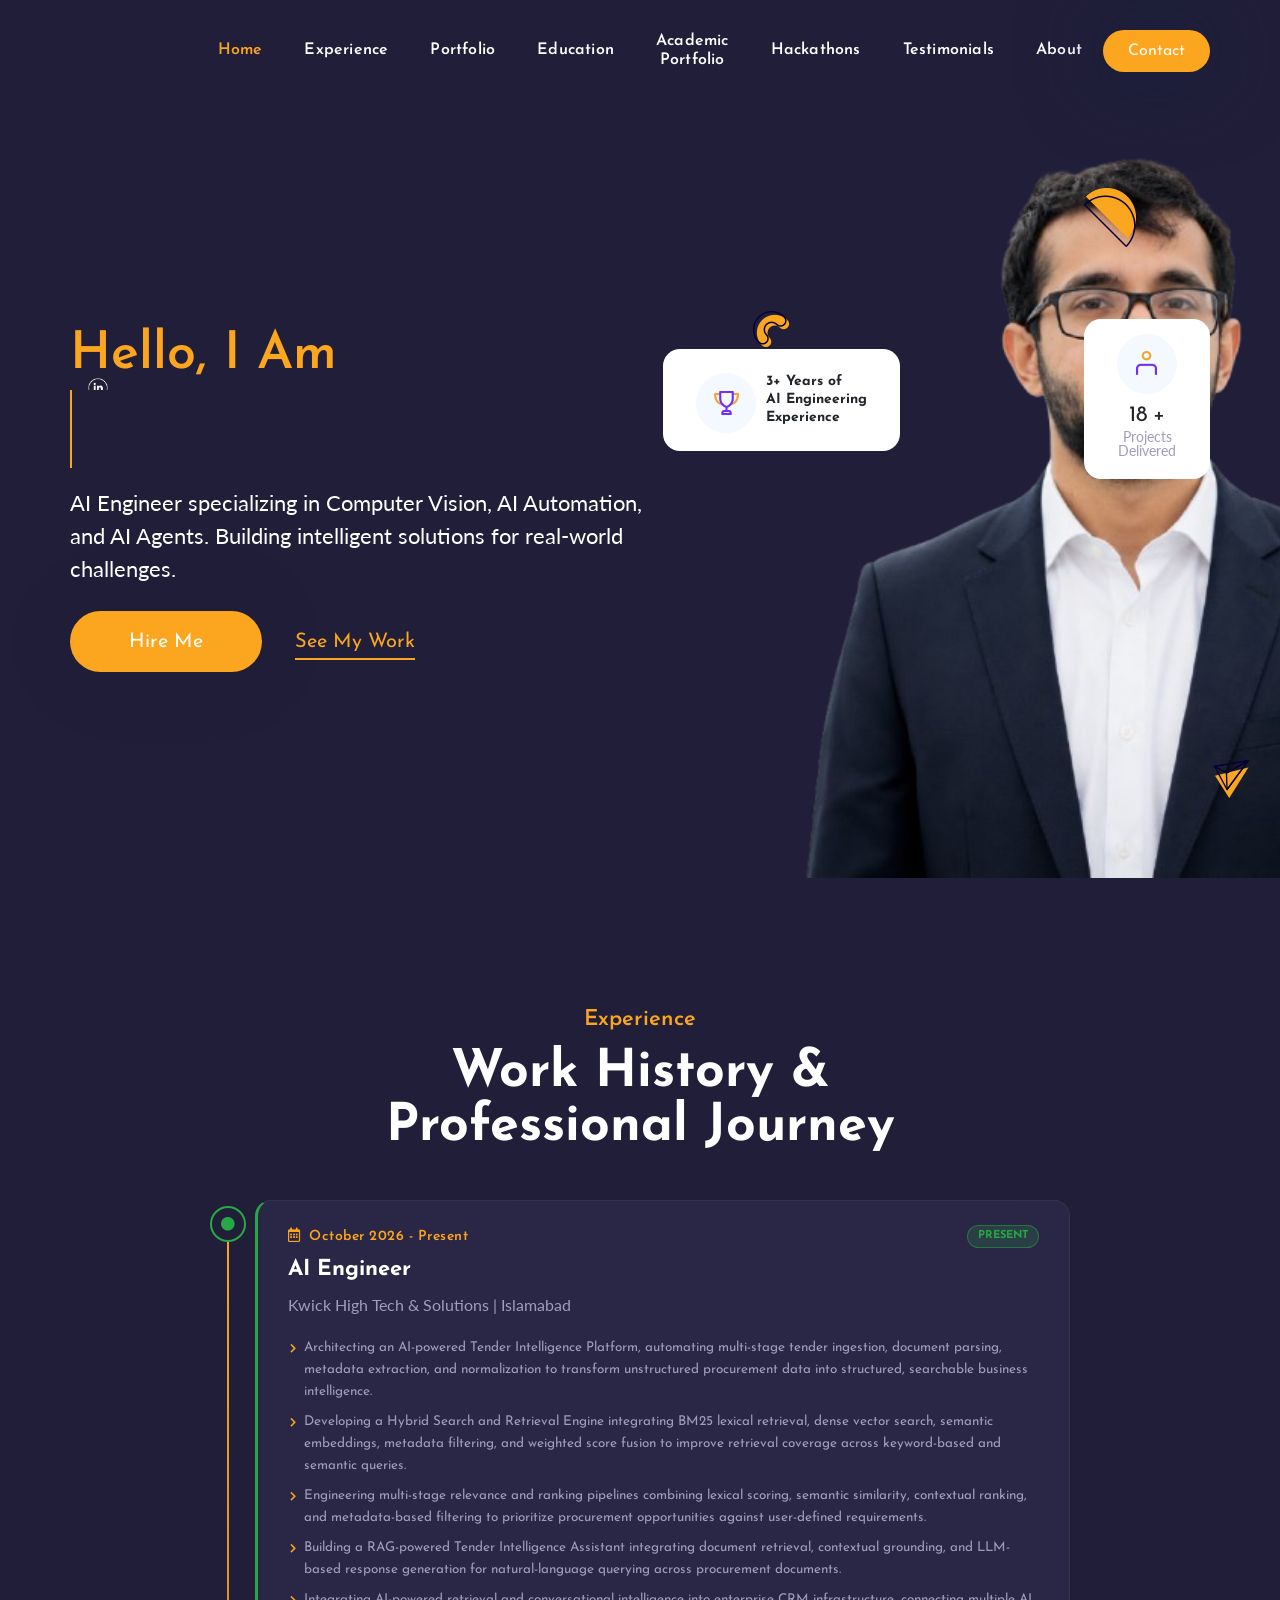
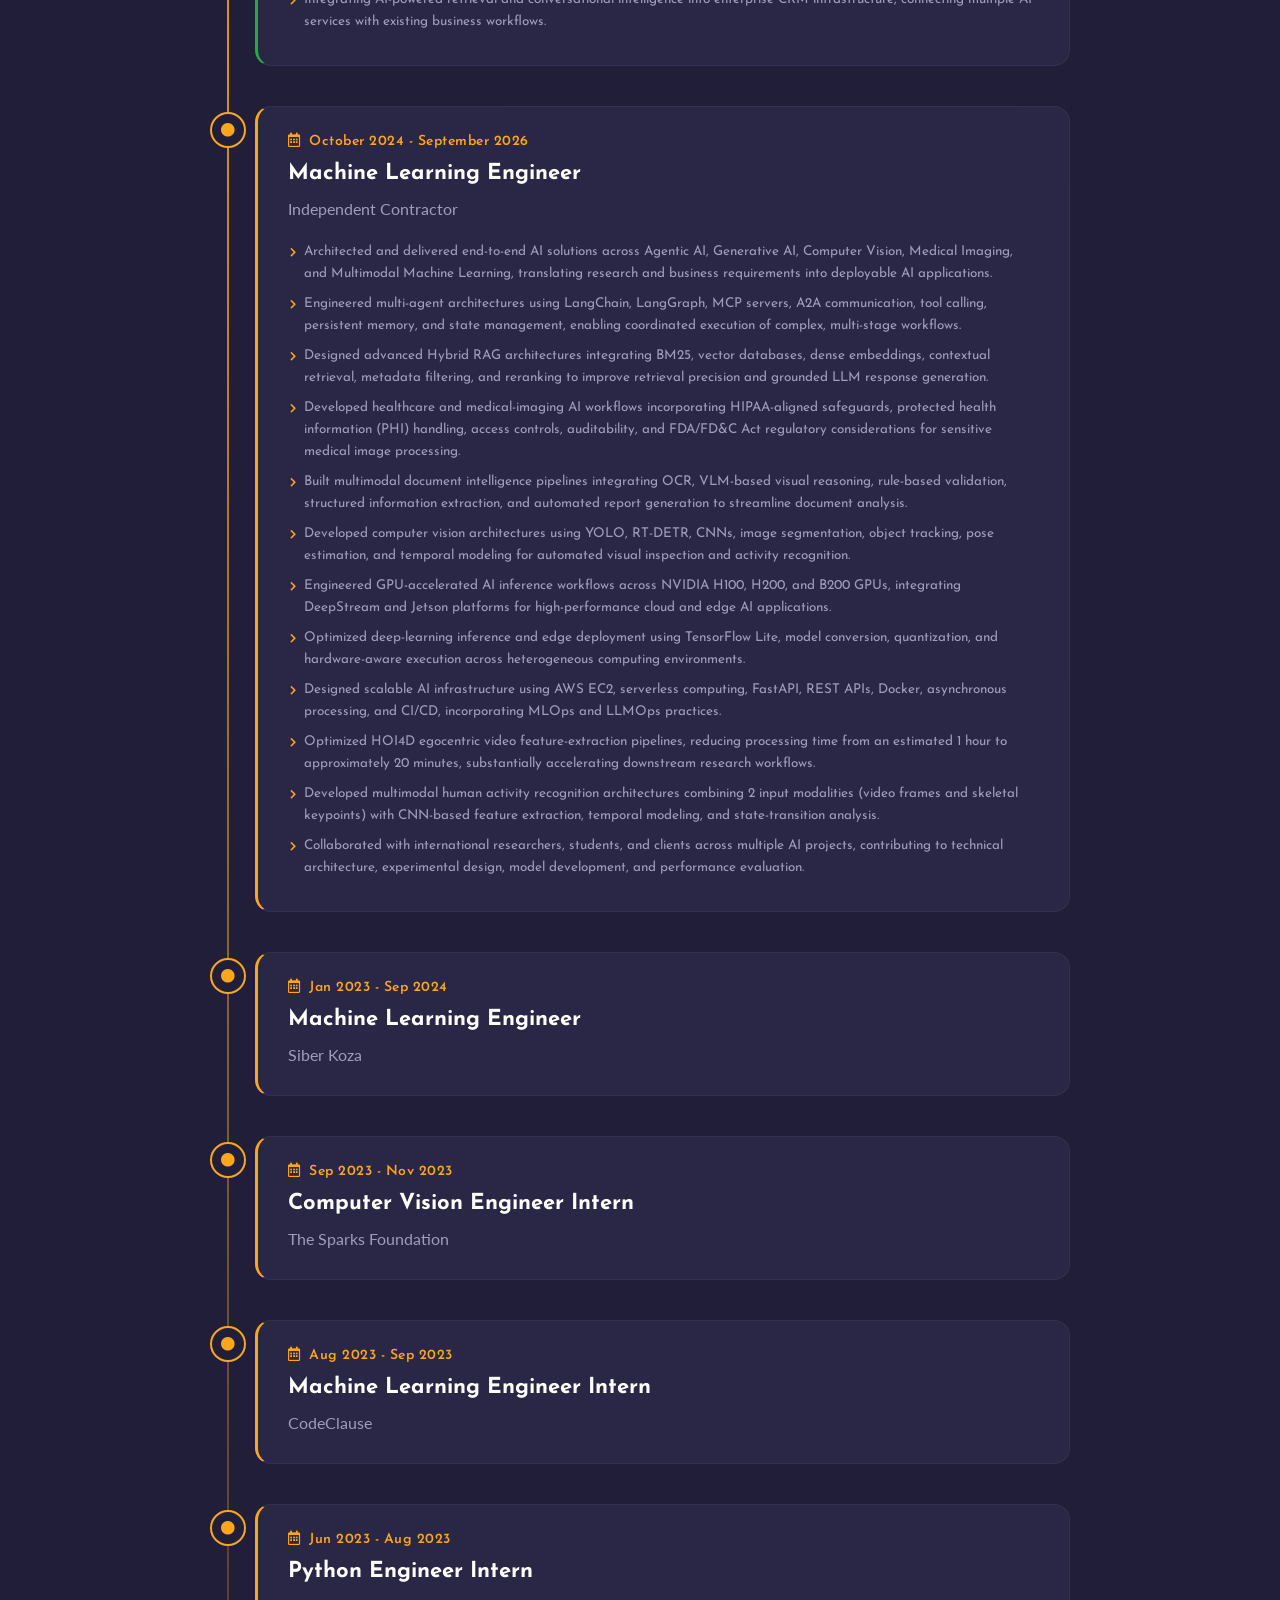
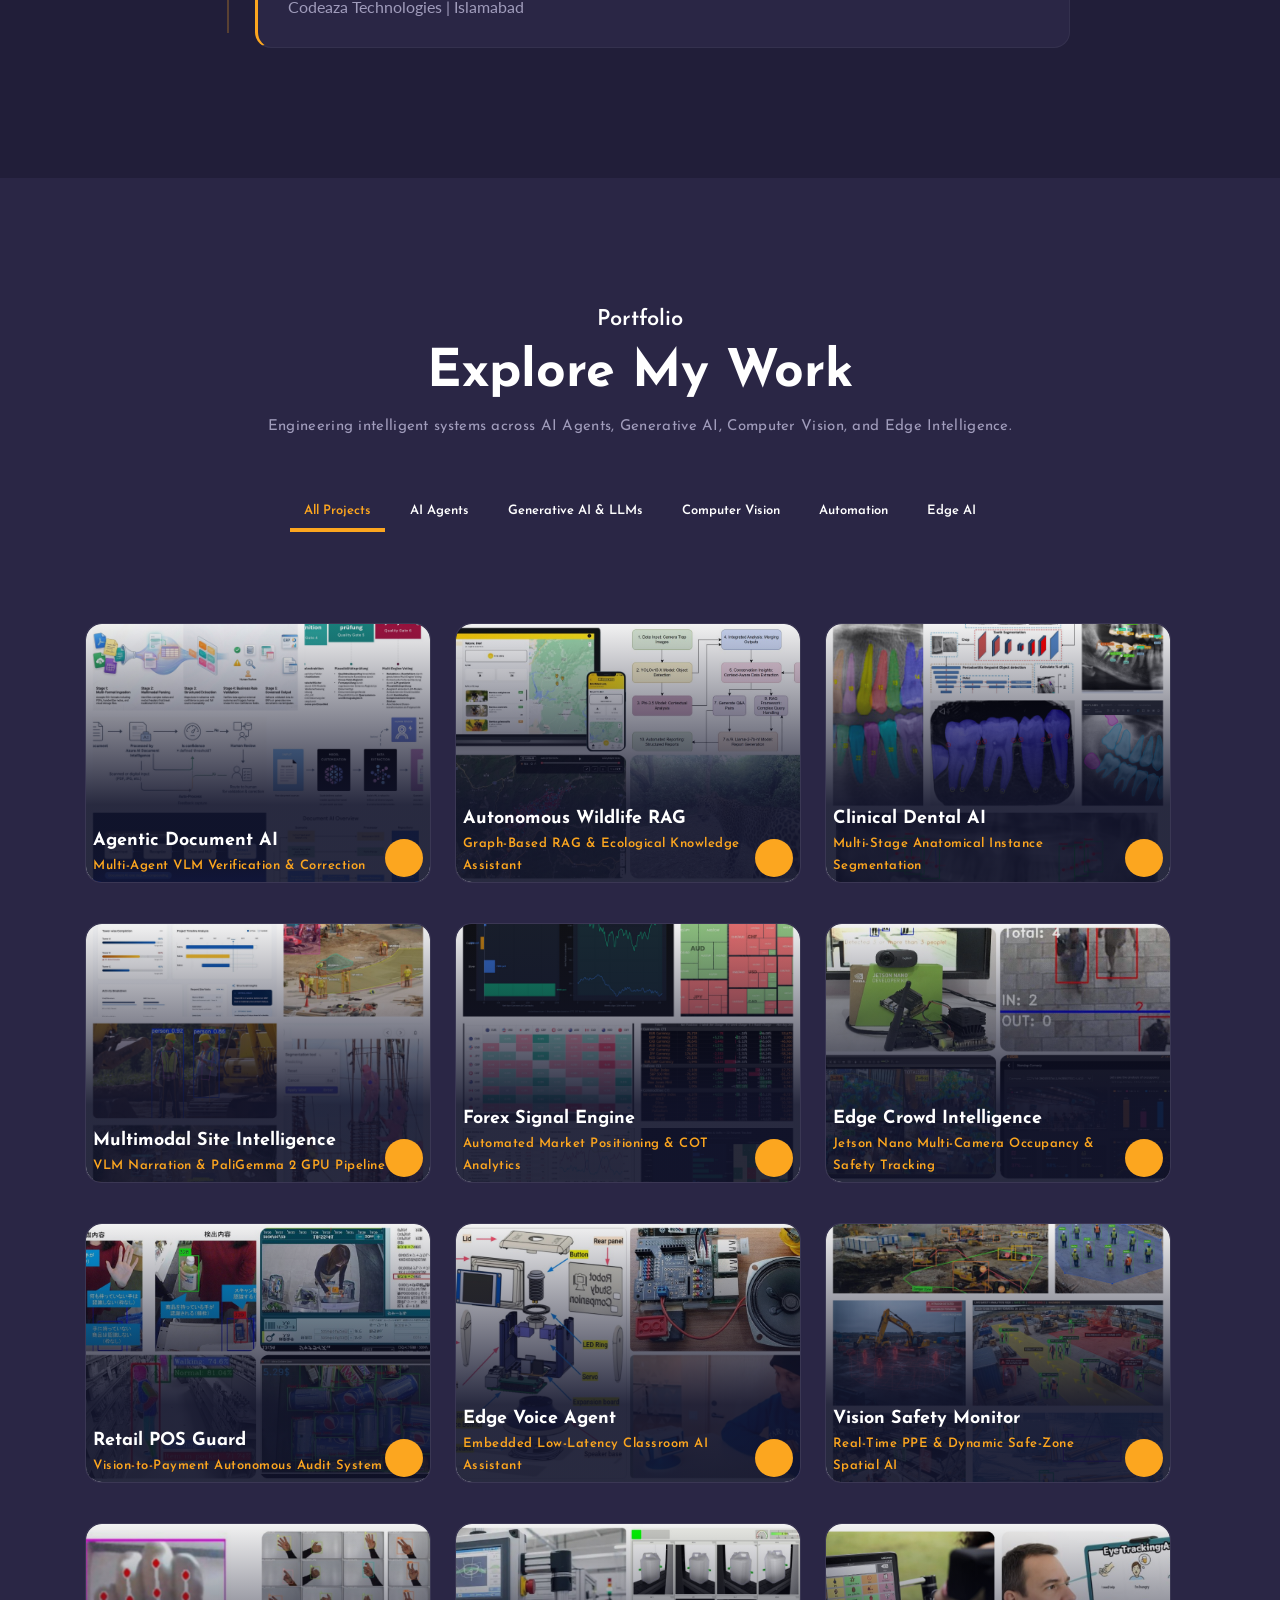
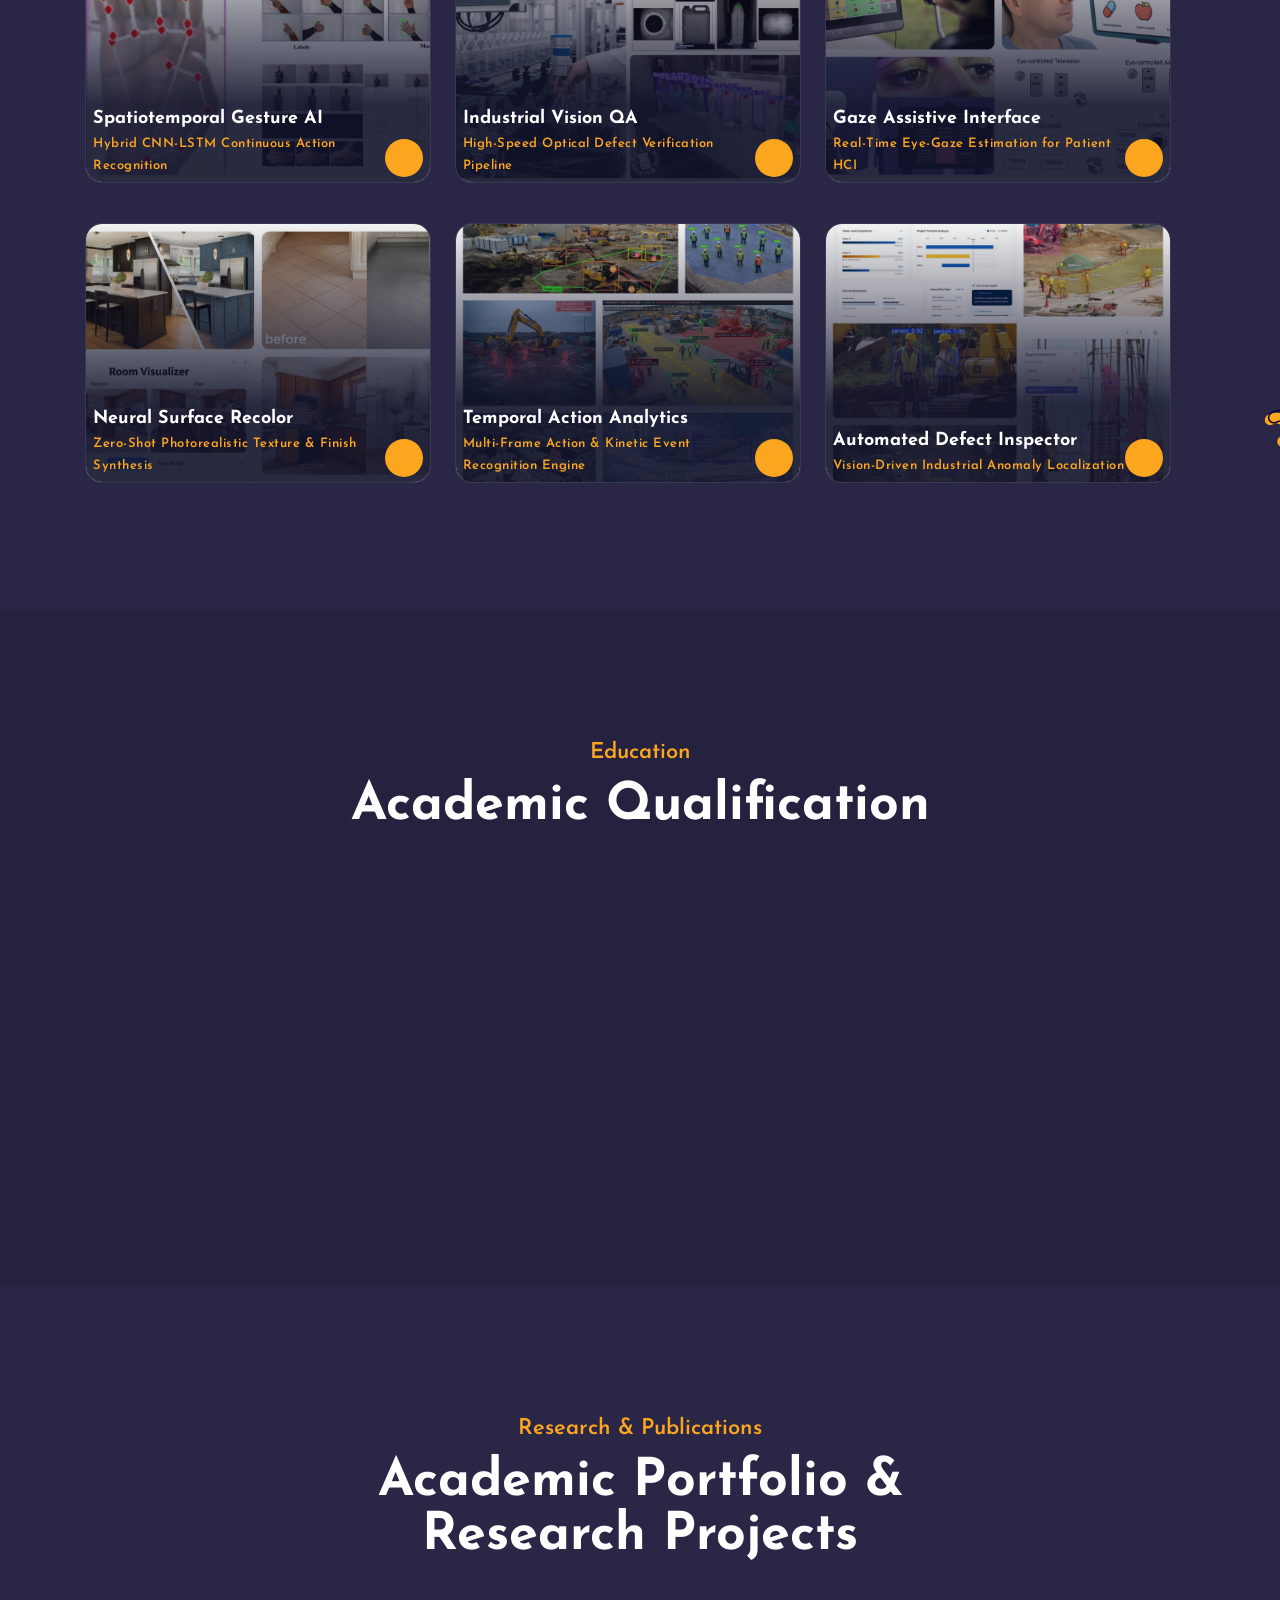
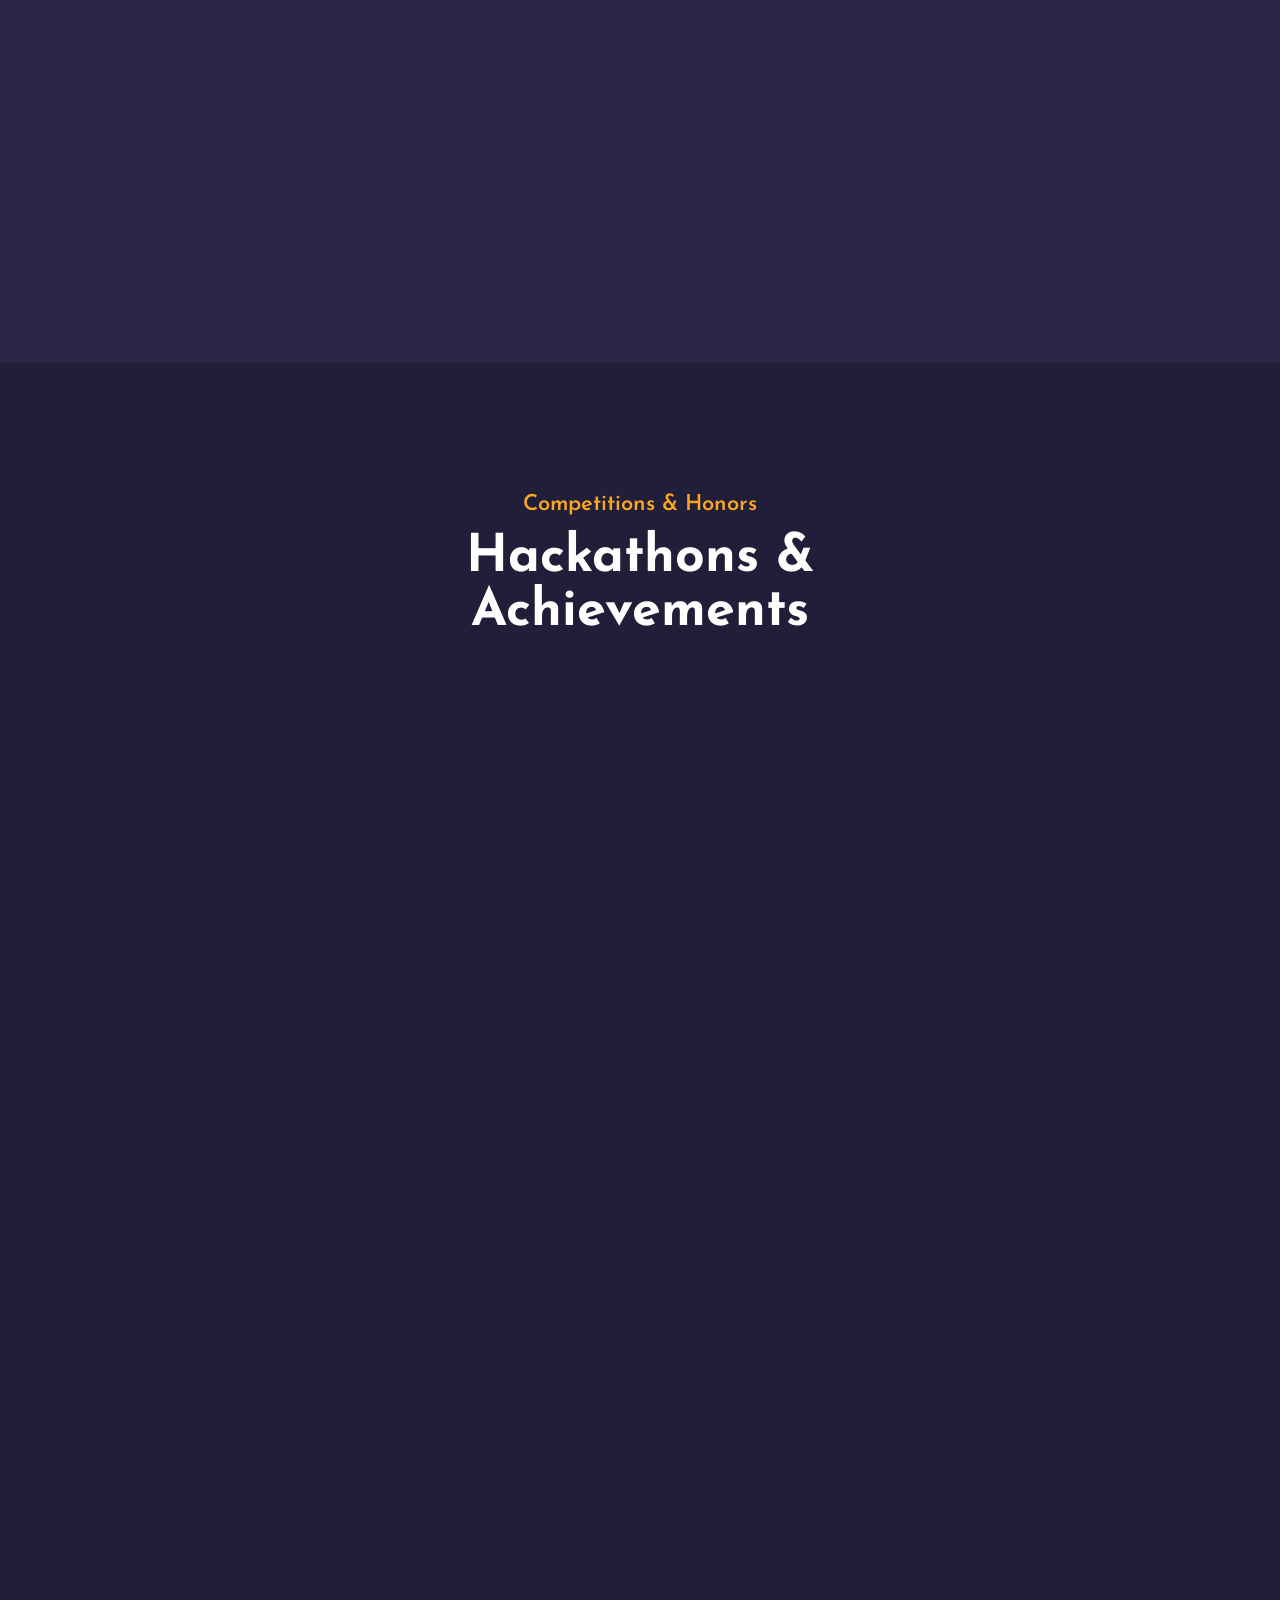
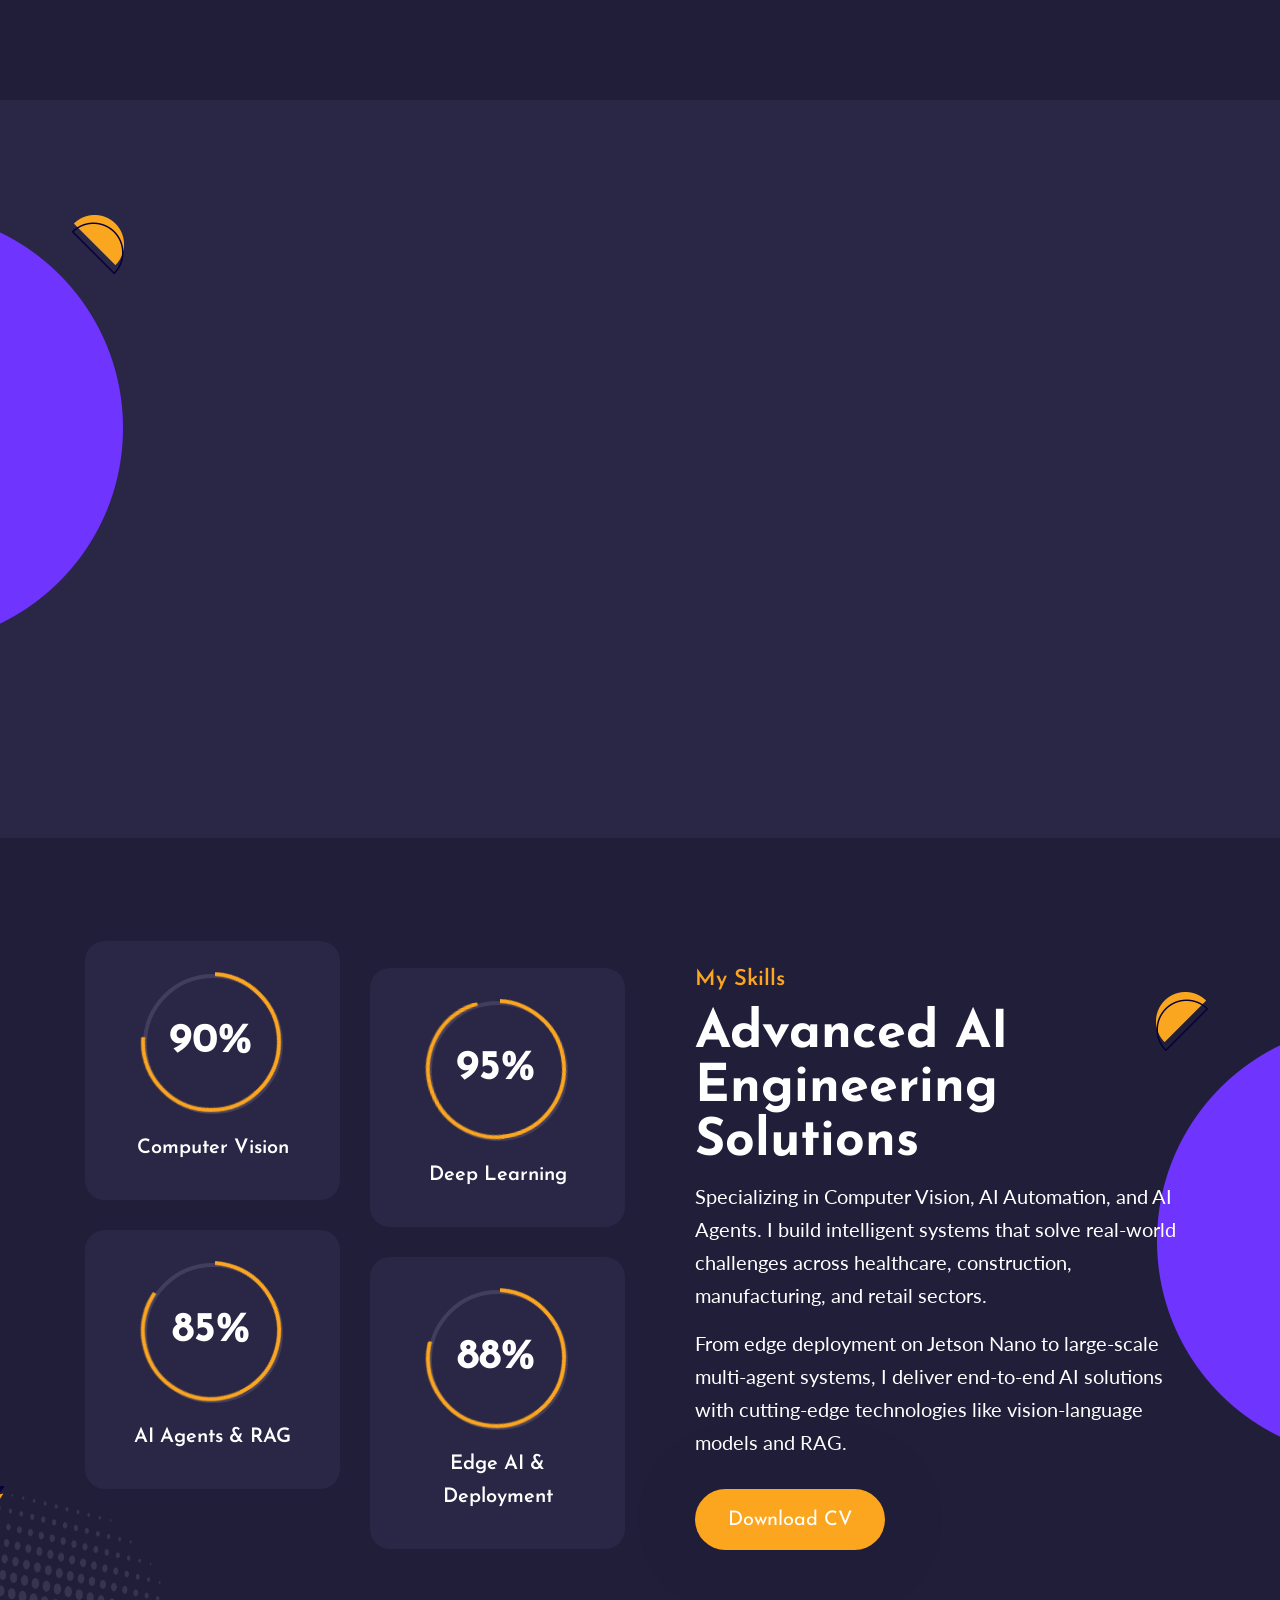
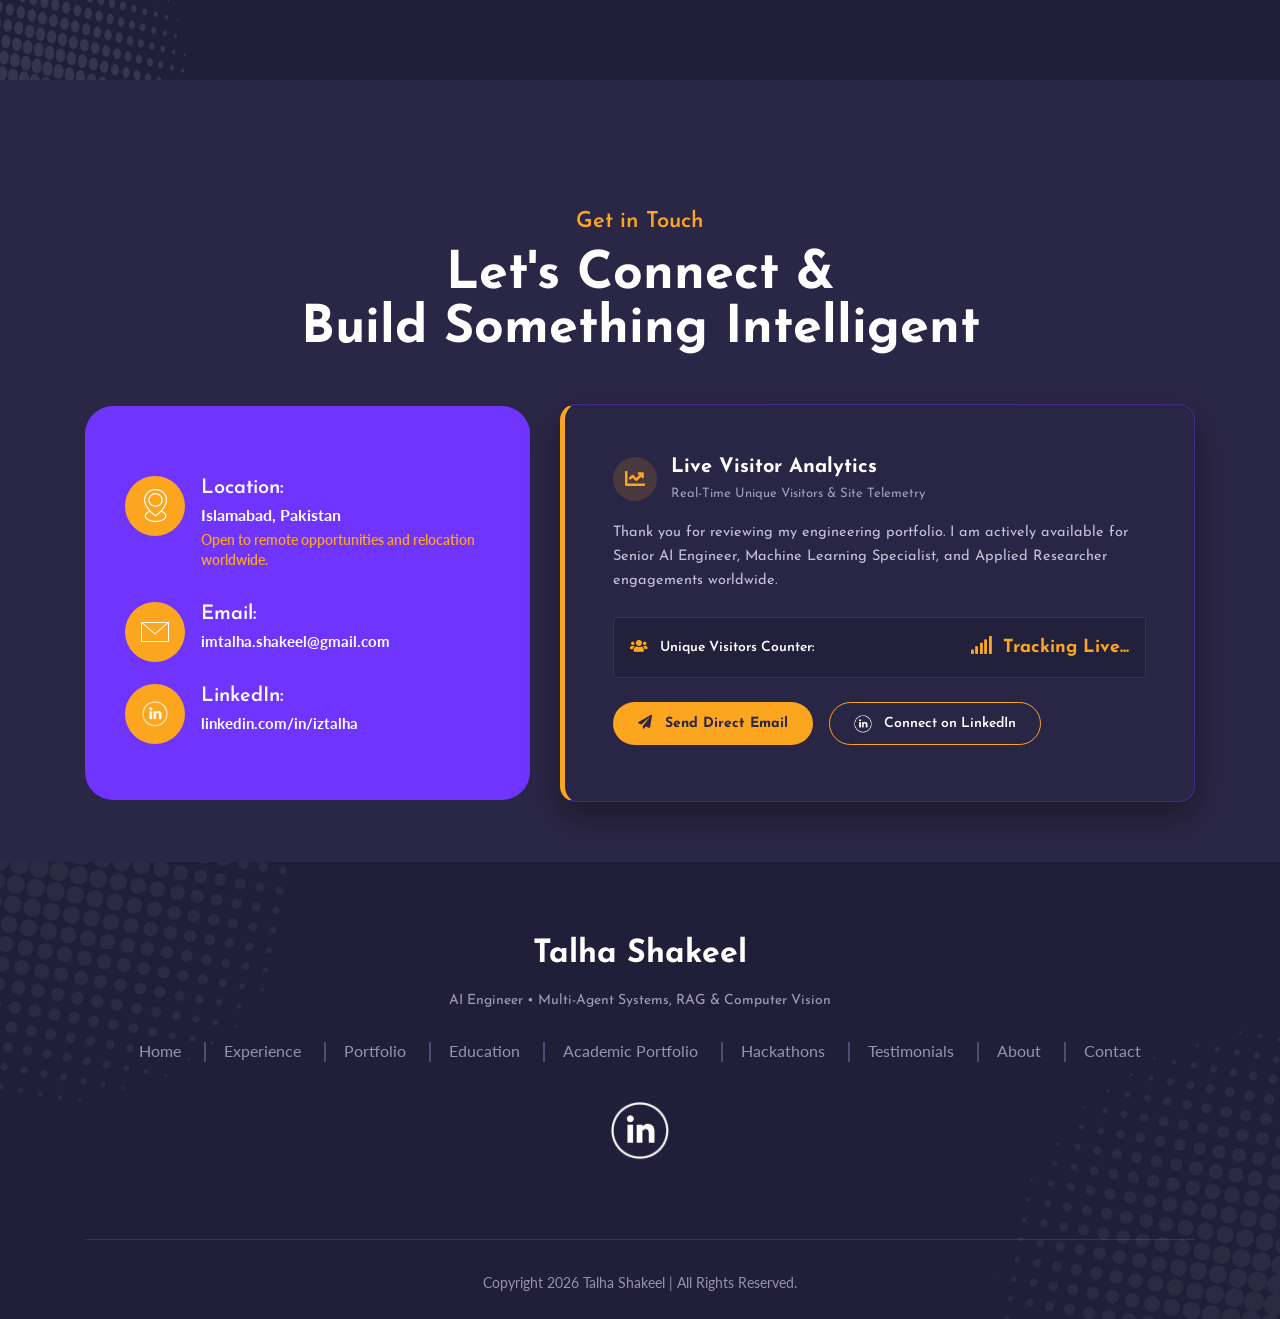
==== commit 3a390910: "Revise SEO meta tags and structured data in index.html Updated SEO meta tags and structured data for" ====
--- a/index.html
+++ b/index.html
@@ -5,40 +5,72 @@
       <meta name="viewport" content="width=device-width, initial-scale=1, shrink-to-fit=no">
       <meta http-equiv="X-UA-Compatible" content="IE=edge">
       
-      <!-- Primary SEO Meta Tags -->
-         <!-- Primary Meta Tags -->
+      
+   <!-- ==========================================
+        PRIMARY SEO META TAGS
+   ========================================== -->
    <title>Talha Shakeel | AI Engineer & Machine Learning Specialist</title>
+   
    <meta name="title" content="Talha Shakeel | AI Engineer & Machine Learning Specialist">
-   <meta name="description" content="Portfolio of Talha Shakeel, an AI Engineer specializing in Multi-Agent Systems, Hybrid RAG, Computer Vision, Edge AI, and Enterprise Autonomous Workflows. Explore case studies, research, and client testimonials.">
-   <meta name="keywords" content="Talha Shakeel, AI Engineer, Machine Learning Engineer, Multi-Agent Systems, LangGraph, RAG, Hybrid RAG, Computer Vision, YOLO, Edge AI, TensorRT, Air University, Islamabad, Deep Learning, Generative AI">
+   
+   <meta name="description" content="Portfolio of Talha Shakeel, an AI Engineer specializing in Machine Learning, Multi-Agent AI Systems, RAG, Computer Vision, Edge AI, and AI Automation. Explore real-world projects, research, and client case studies.">
+   
+   <meta name="keywords" content="Talha Shakeel, AI Engineer, Machine Learning Engineer, AI Developer, Multi-Agent Systems, LangGraph, RAG, Hybrid RAG, Computer Vision, YOLO, Edge AI, TensorRT, Deep Learning, Generative AI, AI Automation, Python, PyTorch, Islamabad, Pakistan">
+   
    <meta name="author" content="Talha Shakeel">
    <meta name="robots" content="index, follow">
-   <link rel="canonical" href="https://iztalha.github.io/">
-
-   <!-- Open Graph / Facebook -->
+   <meta name="viewport" content="width=device-width, initial-scale=1.0">
+   
+   <link rel="canonical" href="https://cls-talha.github.io/portfolio/">
+   
+   <!-- ==========================================
+        OPEN GRAPH / FACEBOOK / LINKEDIN
+   ========================================== -->
    <meta property="og:type" content="website">
-   <meta property="og:url" content="https://iztalha.github.io/">
+   <meta property="og:locale" content="en_US">
+   
+   <meta property="og:url" content="https://cls-talha.github.io/portfolio/">
+   
    <meta property="og:title" content="Talha Shakeel | AI Engineer & Machine Learning Specialist">
-   <meta property="og:description" content="Portfolio of Talha Shakeel, an AI Engineer specializing in Multi-Agent Systems, Hybrid RAG, Computer Vision, and Edge AI. View production case studies and client reviews.">
-   <meta property="og:image" content="https://iztalha.github.io/assets/image/banner-right-img.png">
-
-   <!-- Twitter -->
-   <meta property="twitter:card" content="summary_large_image">
-   <meta property="twitter:url" content="https://iztalha.github.io/">
-   <meta property="twitter:title" content="Talha Shakeel | AI Engineer & Machine Learning Specialist">
-   <meta property="twitter:description" content="Portfolio of Talha Shakeel, an AI Engineer specializing in Multi-Agent Systems, Hybrid RAG, Computer Vision, and Edge AI.">
-   <meta property="twitter:image" content="https://iztalha.github.io/assets/image/banner-right-img.png">
-
-   <!-- Structured Data (JSON-LD) -->
+   
+   <meta property="og:description" content="Explore Talha Shakeel's AI engineering portfolio, featuring real-world projects in Machine Learning, Multi-Agent Systems, RAG, Computer Vision, Edge AI, and AI Automation.">
+   
+   <meta property="og:image" content="https://cls-talha.github.io/portfolio/assets/image/Talha%20Shakeel.png">
+   
+   <meta property="og:image:alt" content="Talha Shakeel - AI Engineer and Machine Learning Specialist">
+   
+   <meta property="og:site_name" content="Talha Shakeel Portfolio">
+   
+   <!-- ==========================================
+        TWITTER / X
+   ========================================== -->
+   <meta name="twitter:card" content="summary_large_image">
+   
+   <meta name="twitter:url" content="https://cls-talha.github.io/portfolio/">
+   
+   <meta name="twitter:title" content="Talha Shakeel | AI Engineer & Machine Learning Specialist">
+   
+   <meta name="twitter:description" content="Discover real-world AI engineering projects in Machine Learning, Multi-Agent Systems, Computer Vision, RAG, and AI Automation by Talha Shakeel.">
+   
+   <meta name="twitter:image" content="https://cls-talha.github.io/portfolio/assets/image/Talha%20Shakeel.png">
+   
+   <meta name="twitter:image:alt" content="Talha Shakeel - AI Engineer">
+   
+   <!-- ==========================================
+        STRUCTURED DATA / JSON-LD
+   ========================================== -->
    <script type="application/ld+json">
    {
      "@context": "https://schema.org",
      "@type": "Person",
      "name": "Talha Shakeel",
+     "url": "https://cls-talha.github.io/portfolio/",
+     "image": "https://cls-talha.github.io/portfolio/assets/image/Talha%20Shakeel.png",
      "jobTitle": "AI Engineer",
-     "url": "https://iztalha.github.io/",
+     "description": "AI Engineer specializing in Machine Learning, Multi-Agent Systems, Computer Vision, Retrieval-Augmented Generation, and AI Automation.",
      "sameAs": [
-       "https://linkedin.com/in/iztalha"
+       "https://linkedin.com/in/iztalha",
+       "https://github.com/cls-talha"
      ],
      "address": {
        "@type": "PostalAddress",
@@ -51,16 +83,22 @@
      },
      "knowsAbout": [
        "Artificial Intelligence",
-       "Multi-Agent Systems",
-       "Retrieval-Augmented Generation (RAG)",
+       "Machine Learning",
+       "Deep Learning",
        "Computer Vision",
-       "Deep Learning",
-       "Machine Learning",
+       "Multi-Agent AI Systems",
+       "Retrieval-Augmented Generation",
+       "Hybrid RAG",
+       "Generative AI",
+       "AI Automation",
+       "LangGraph",
        "Edge AI",
-       "LangGraph"
+       "YOLO",
+       "TensorRT"
      ]
    }
    </script>
+
       <!-- Google Fonts -->
       <link rel="preconnect" href="https://fonts.googleapis.com">
       <link rel="preconnect" href="https://fonts.gstatic.com" crossorigin>
@@ -2332,4 +2370,4 @@
          }
       </script>
    </body>
-</html>+</html>
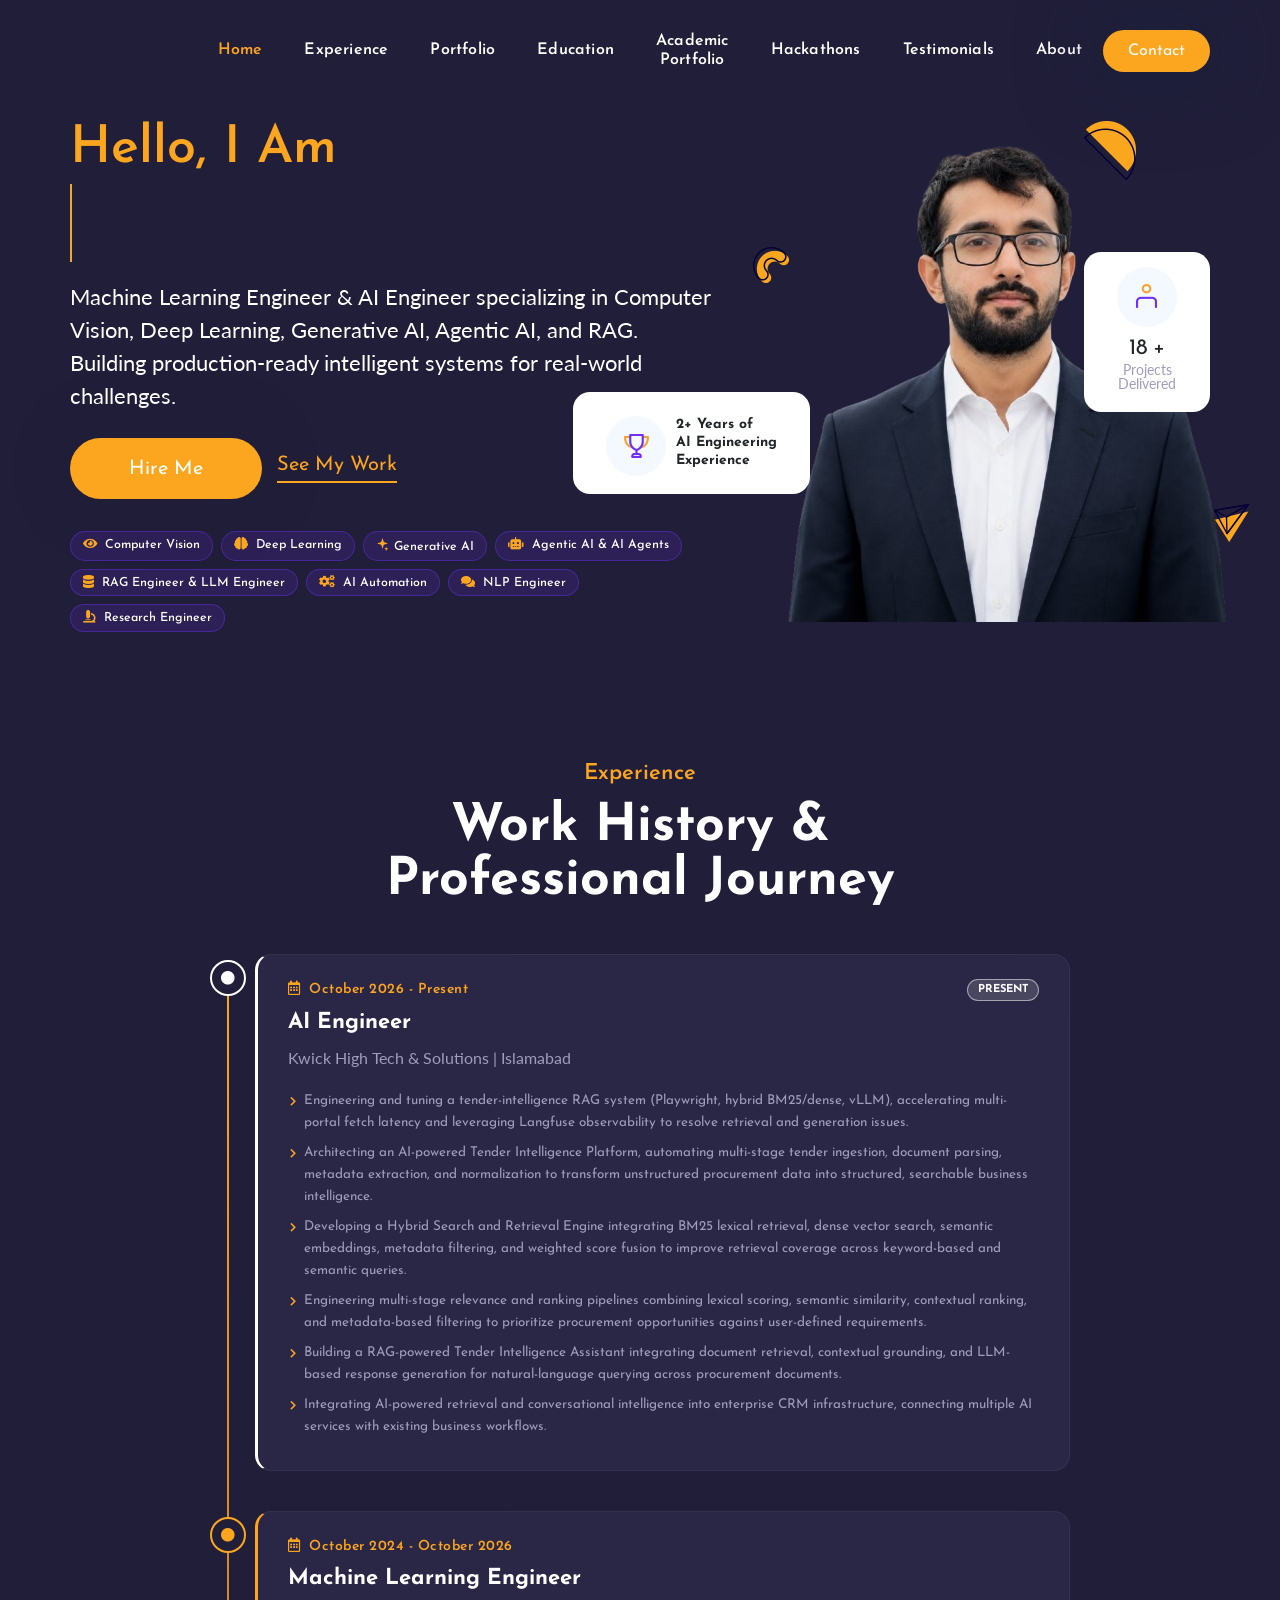
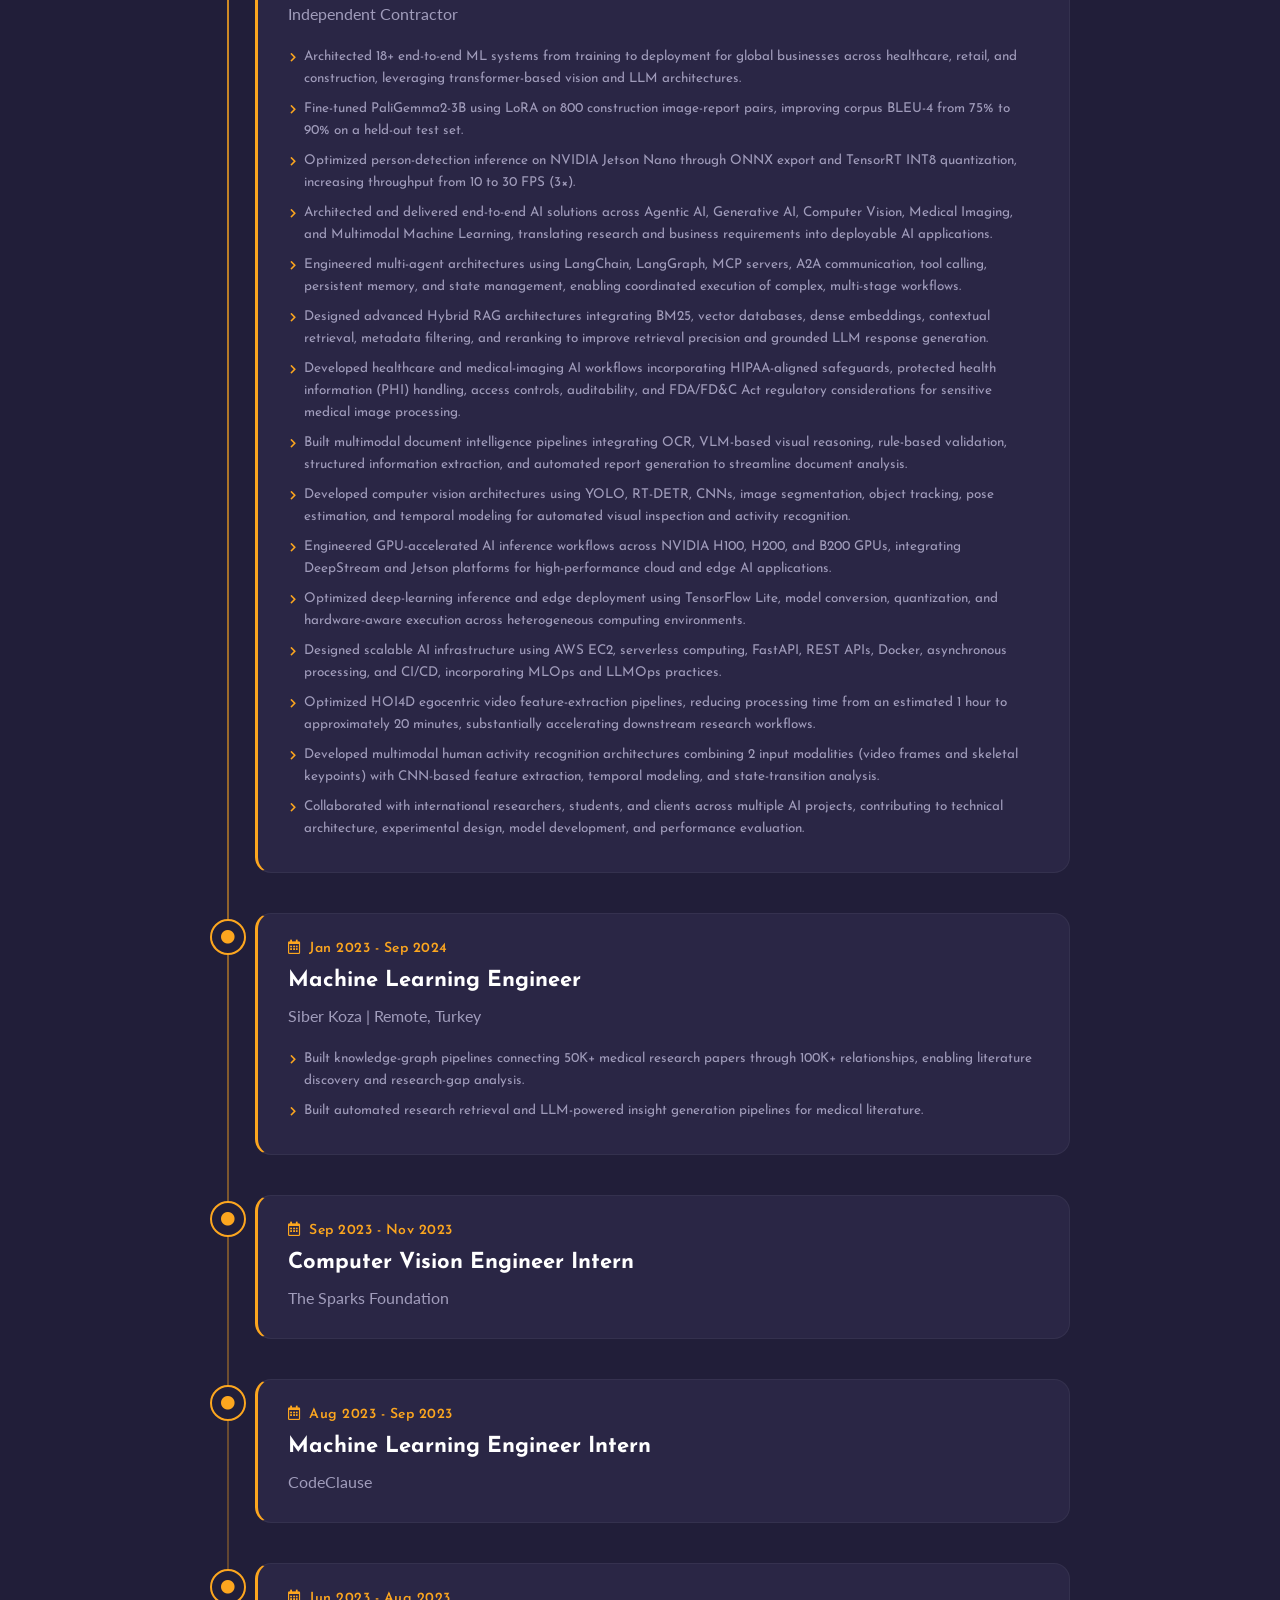
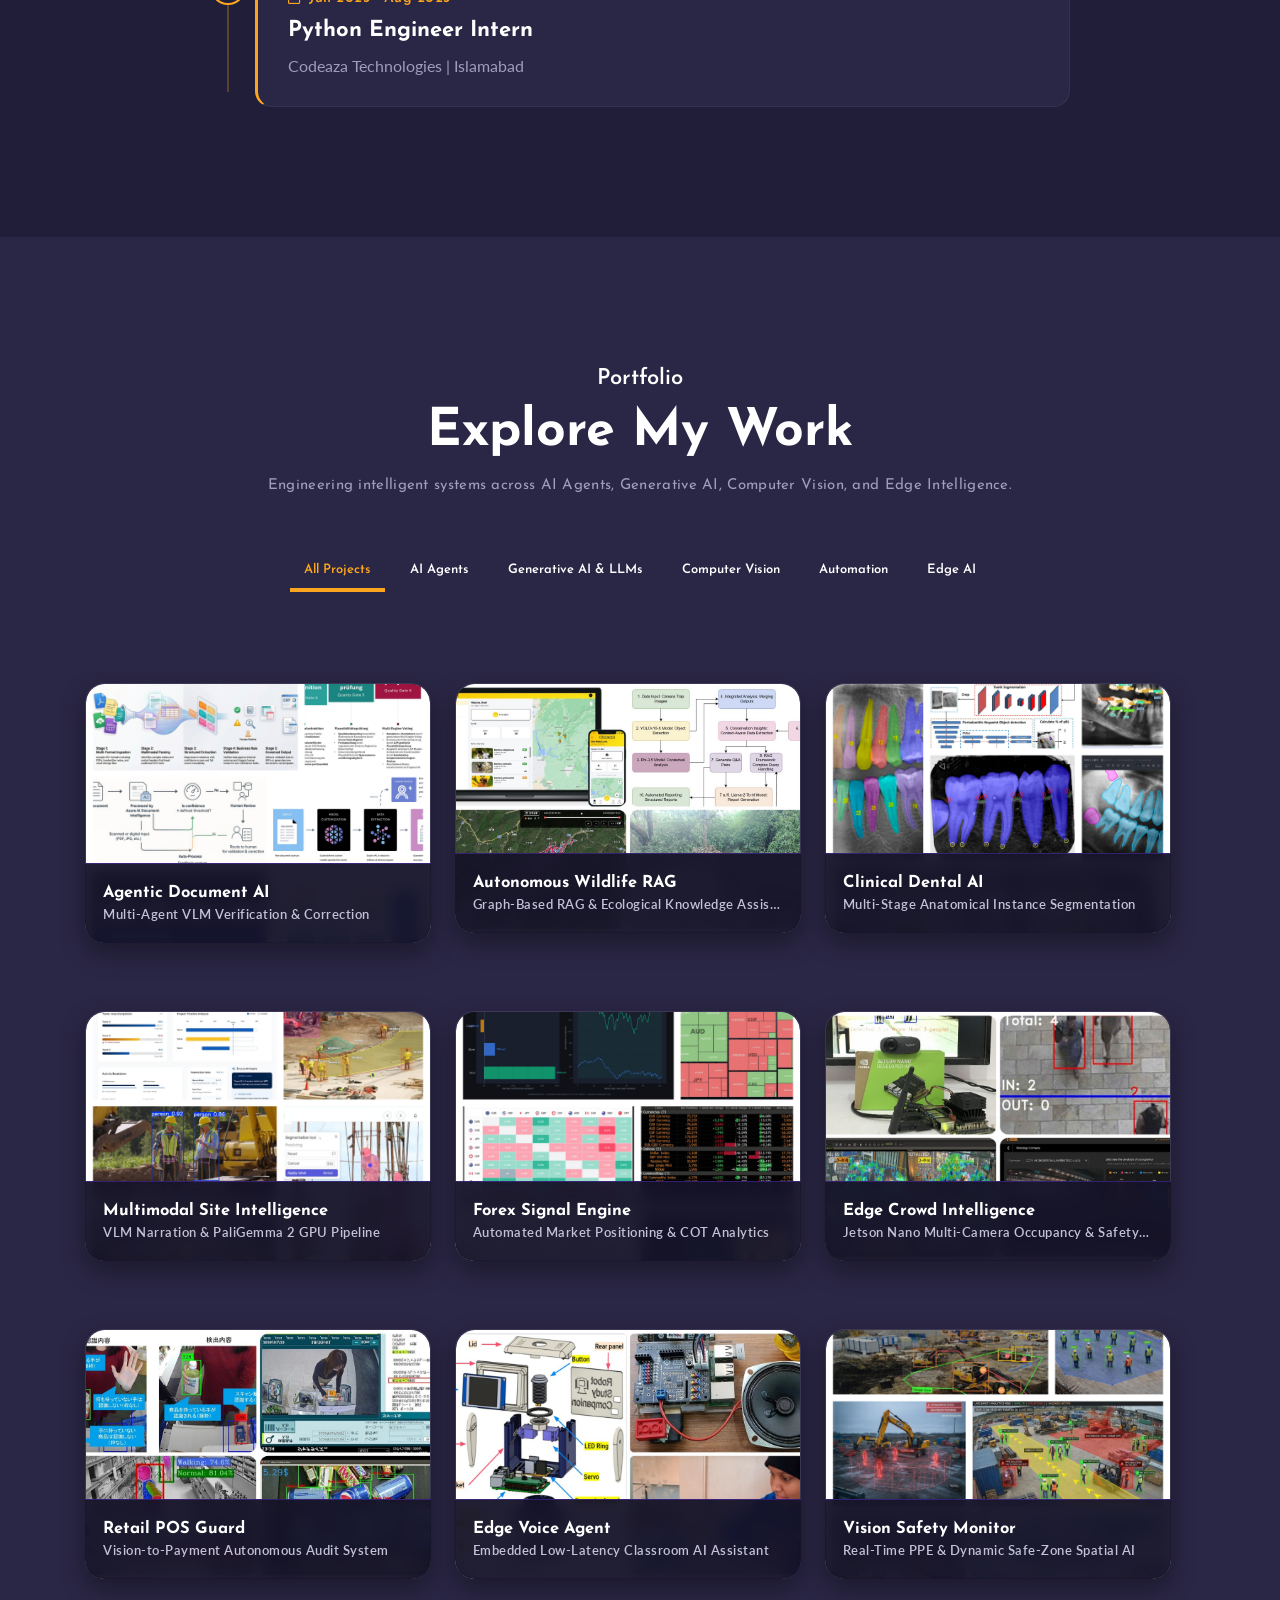
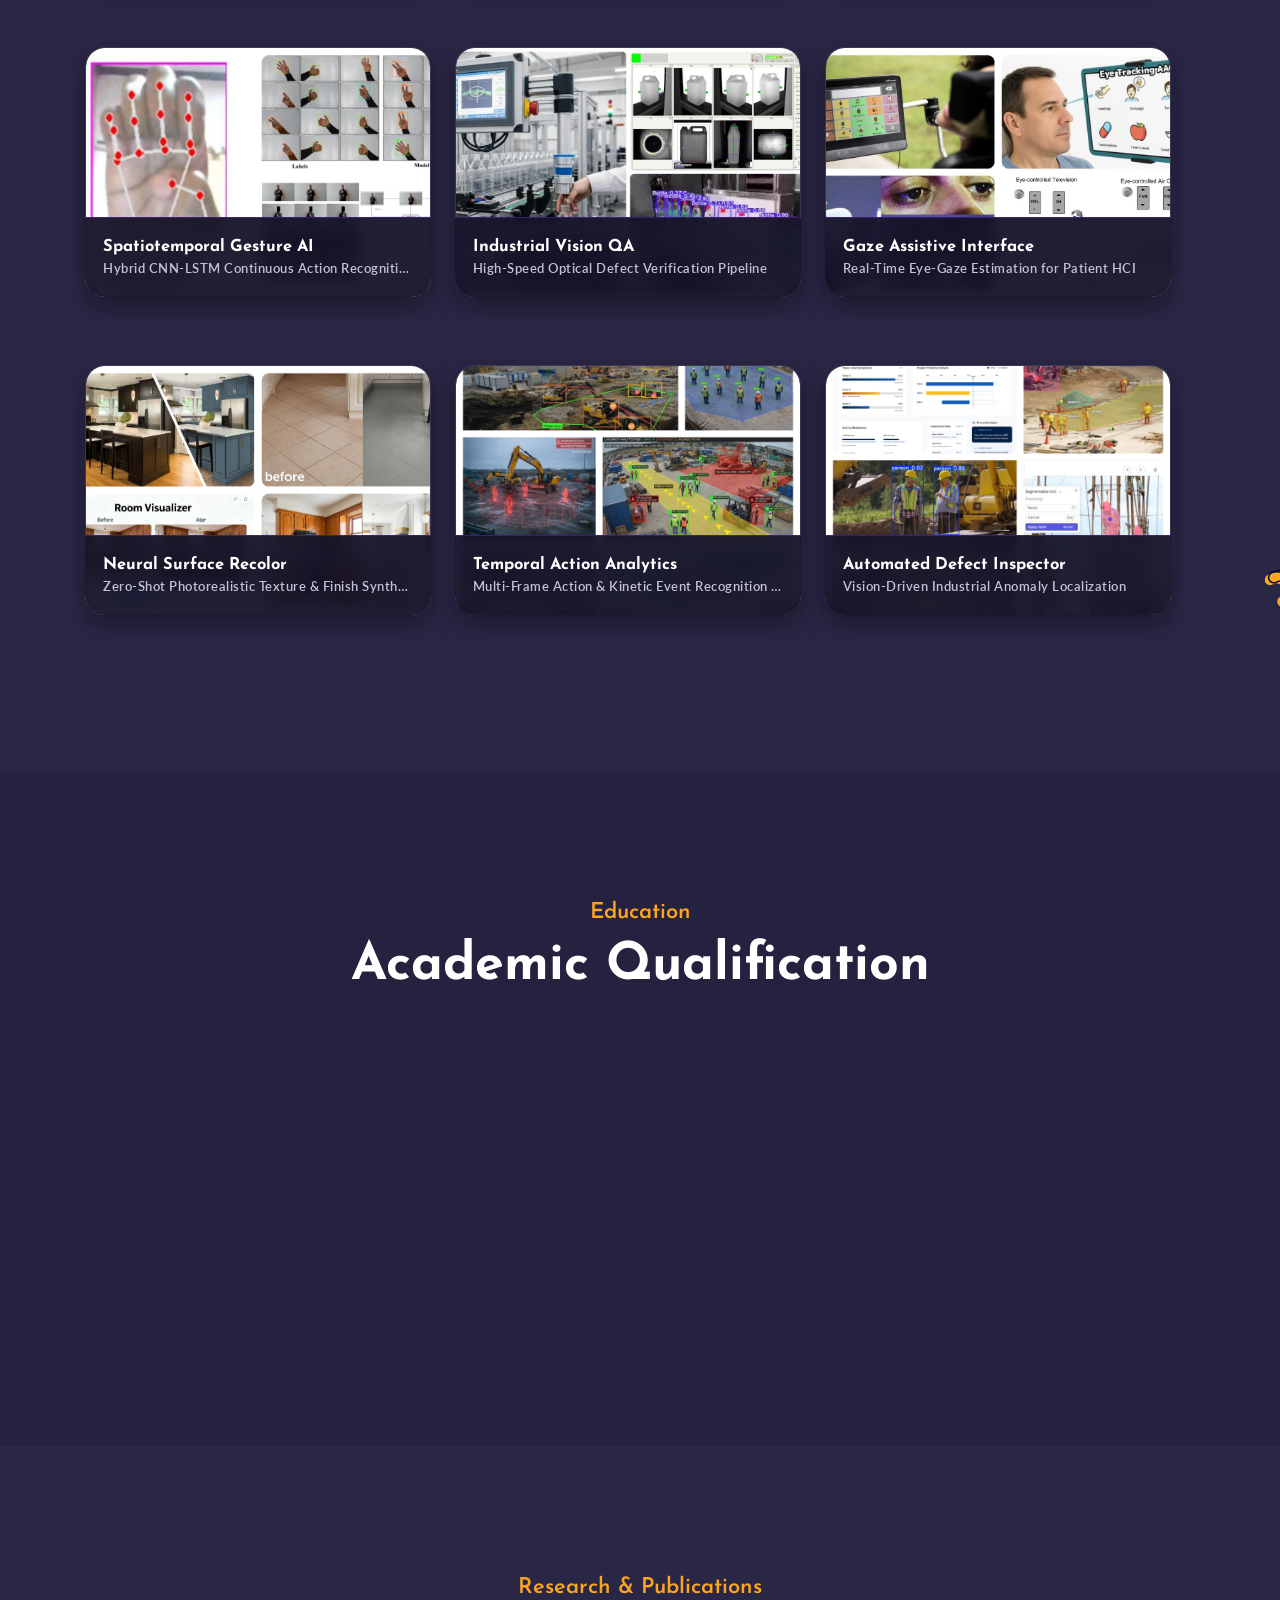
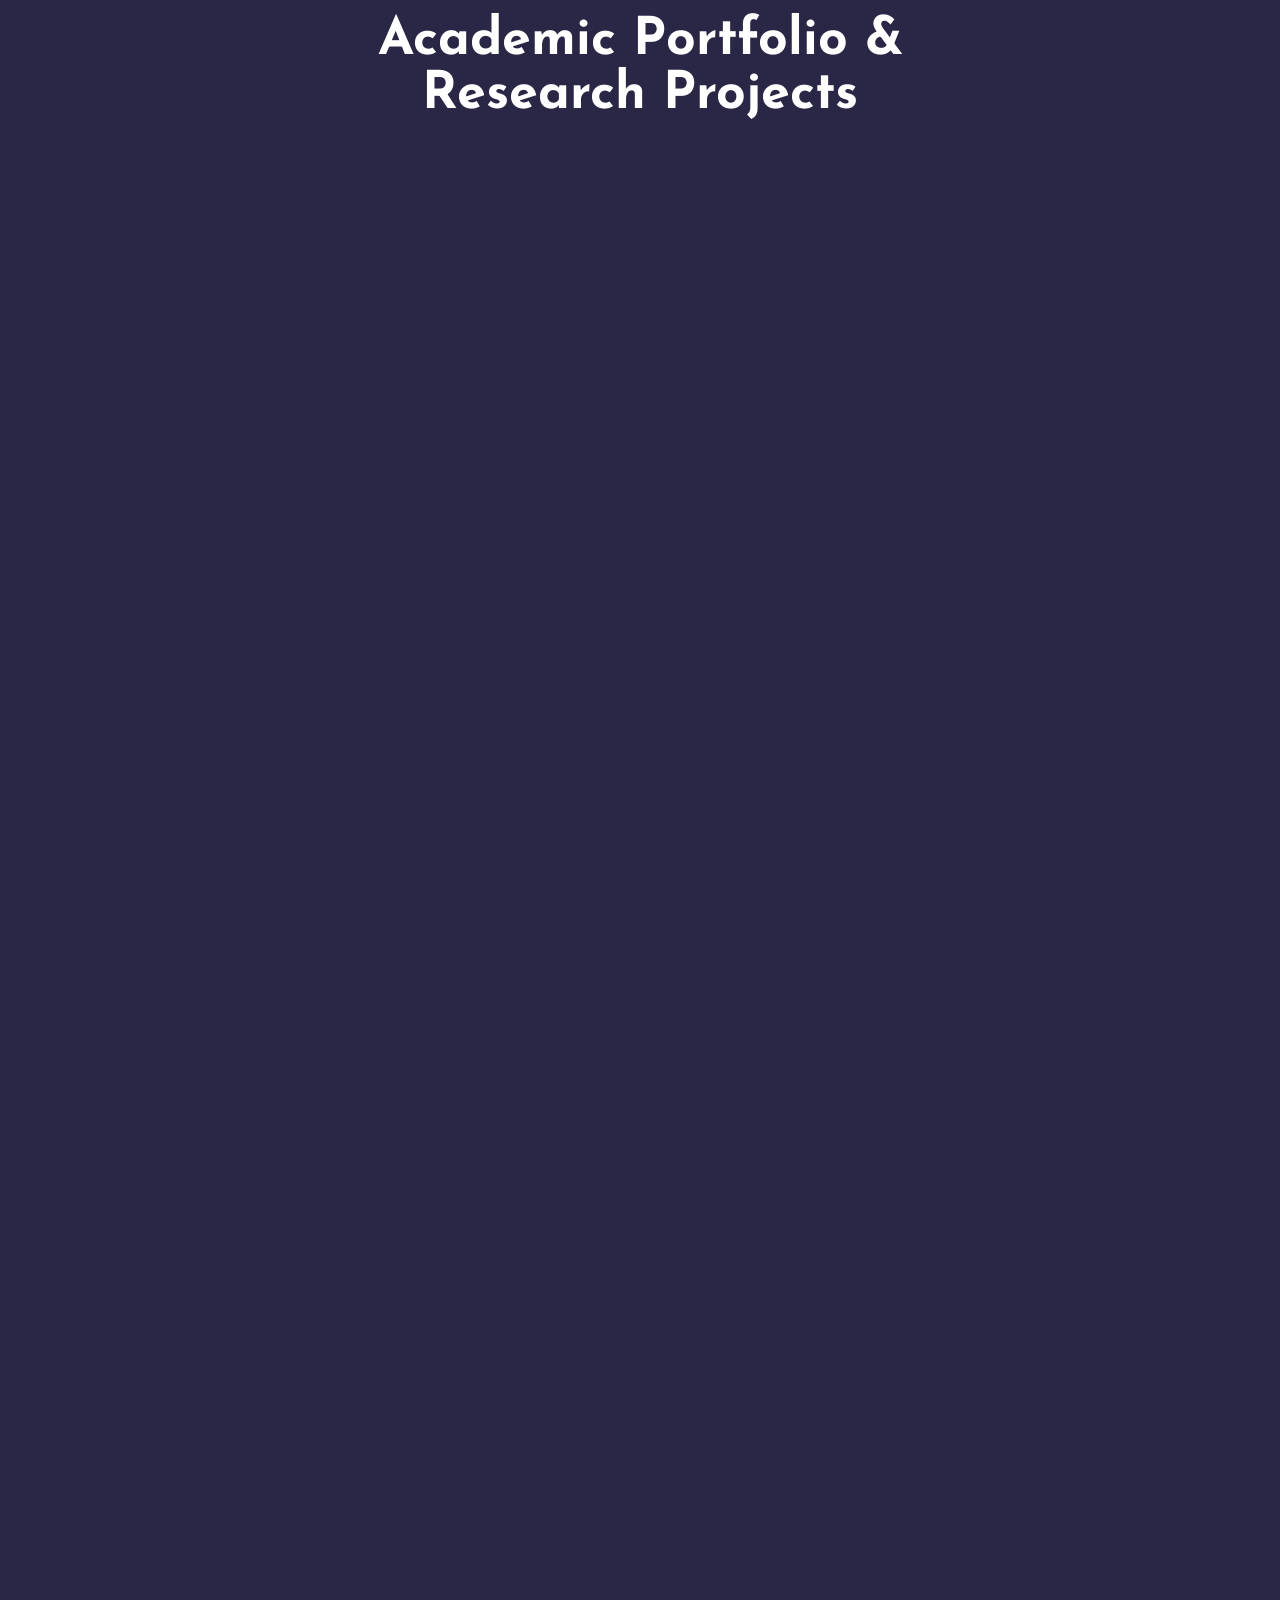
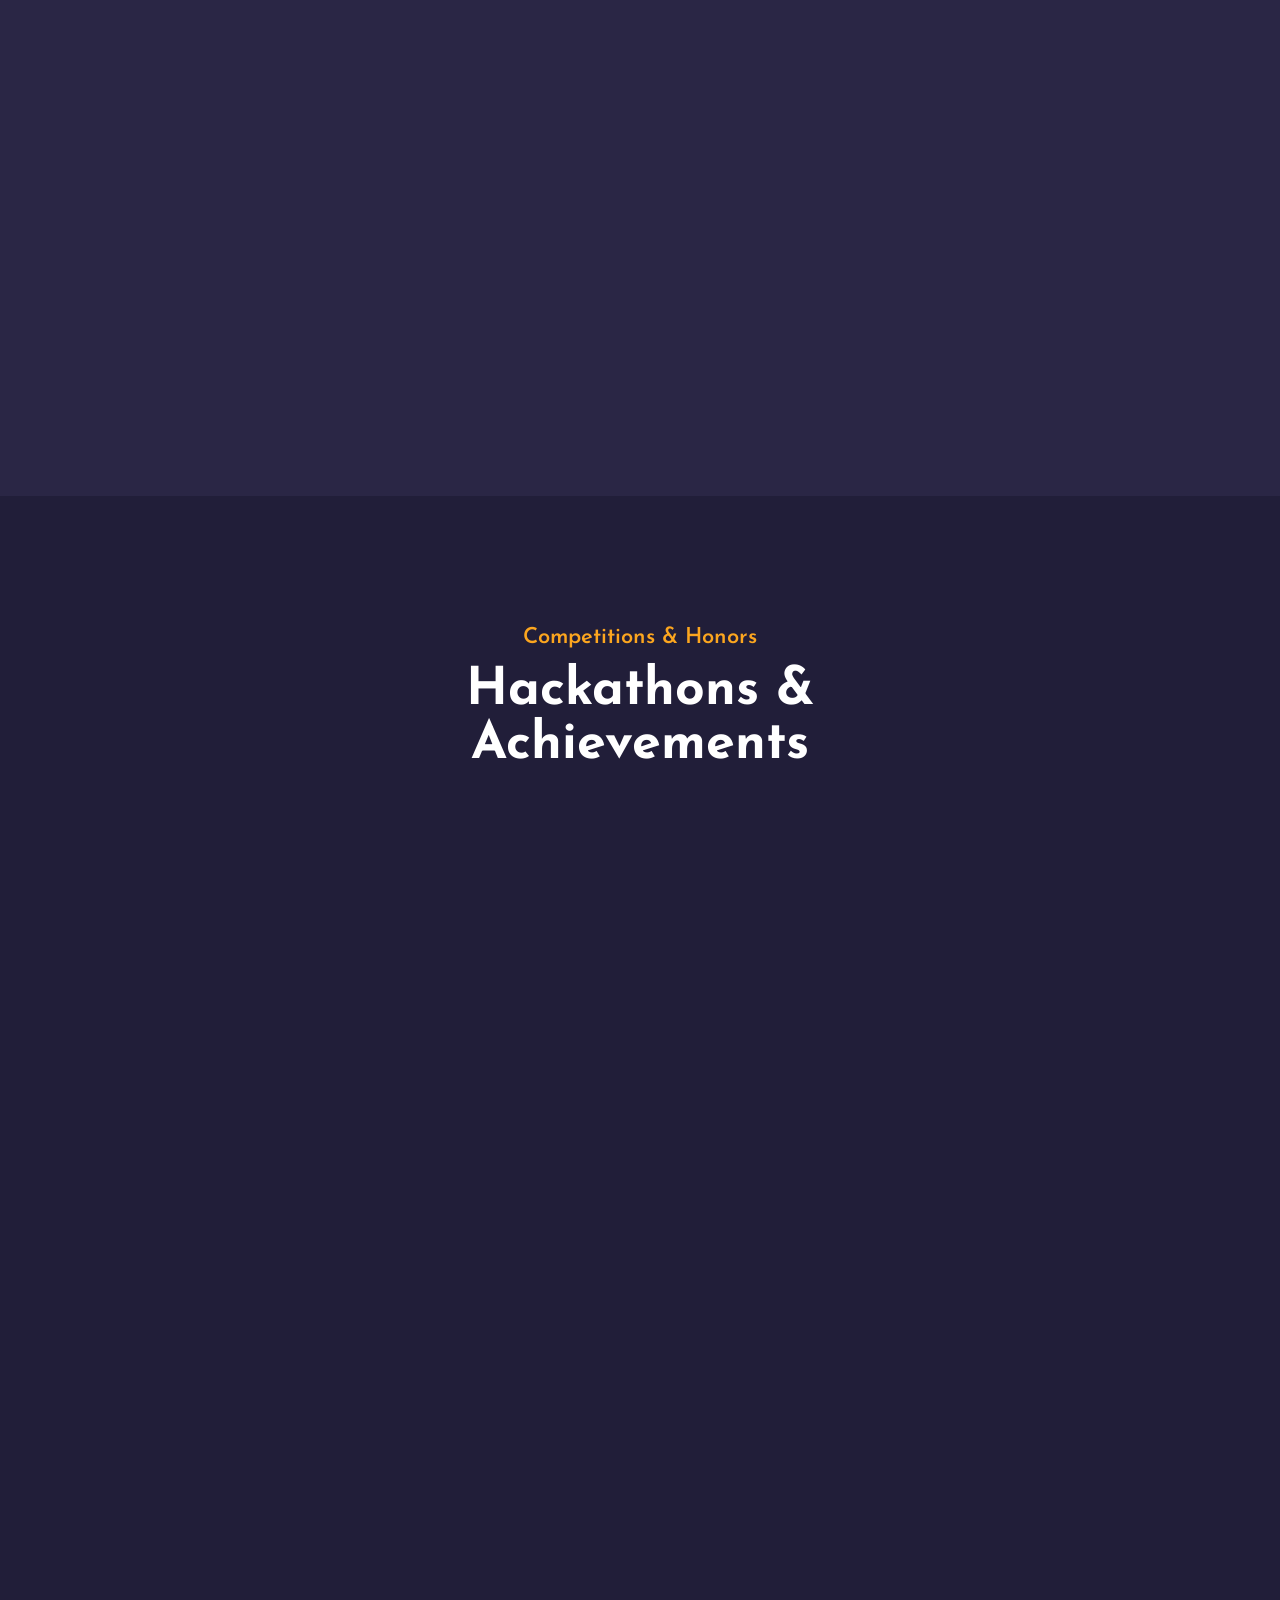
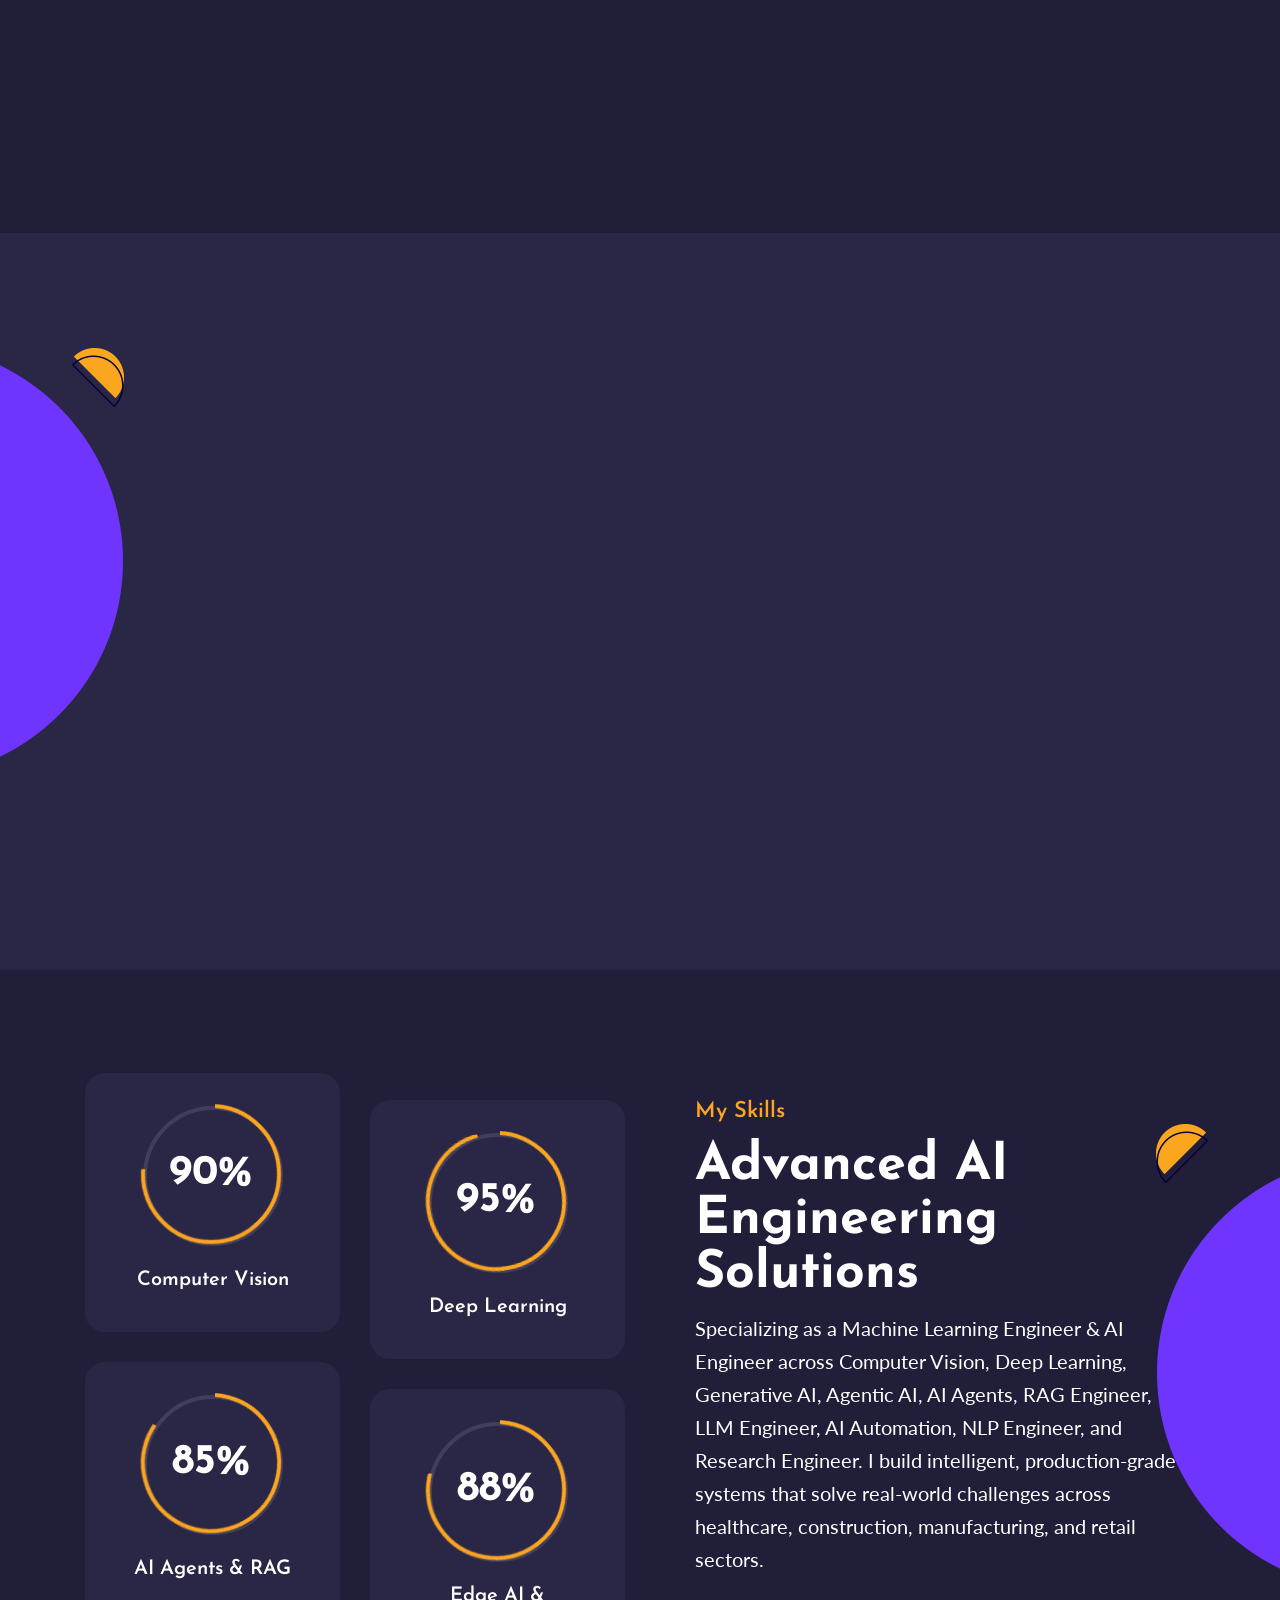
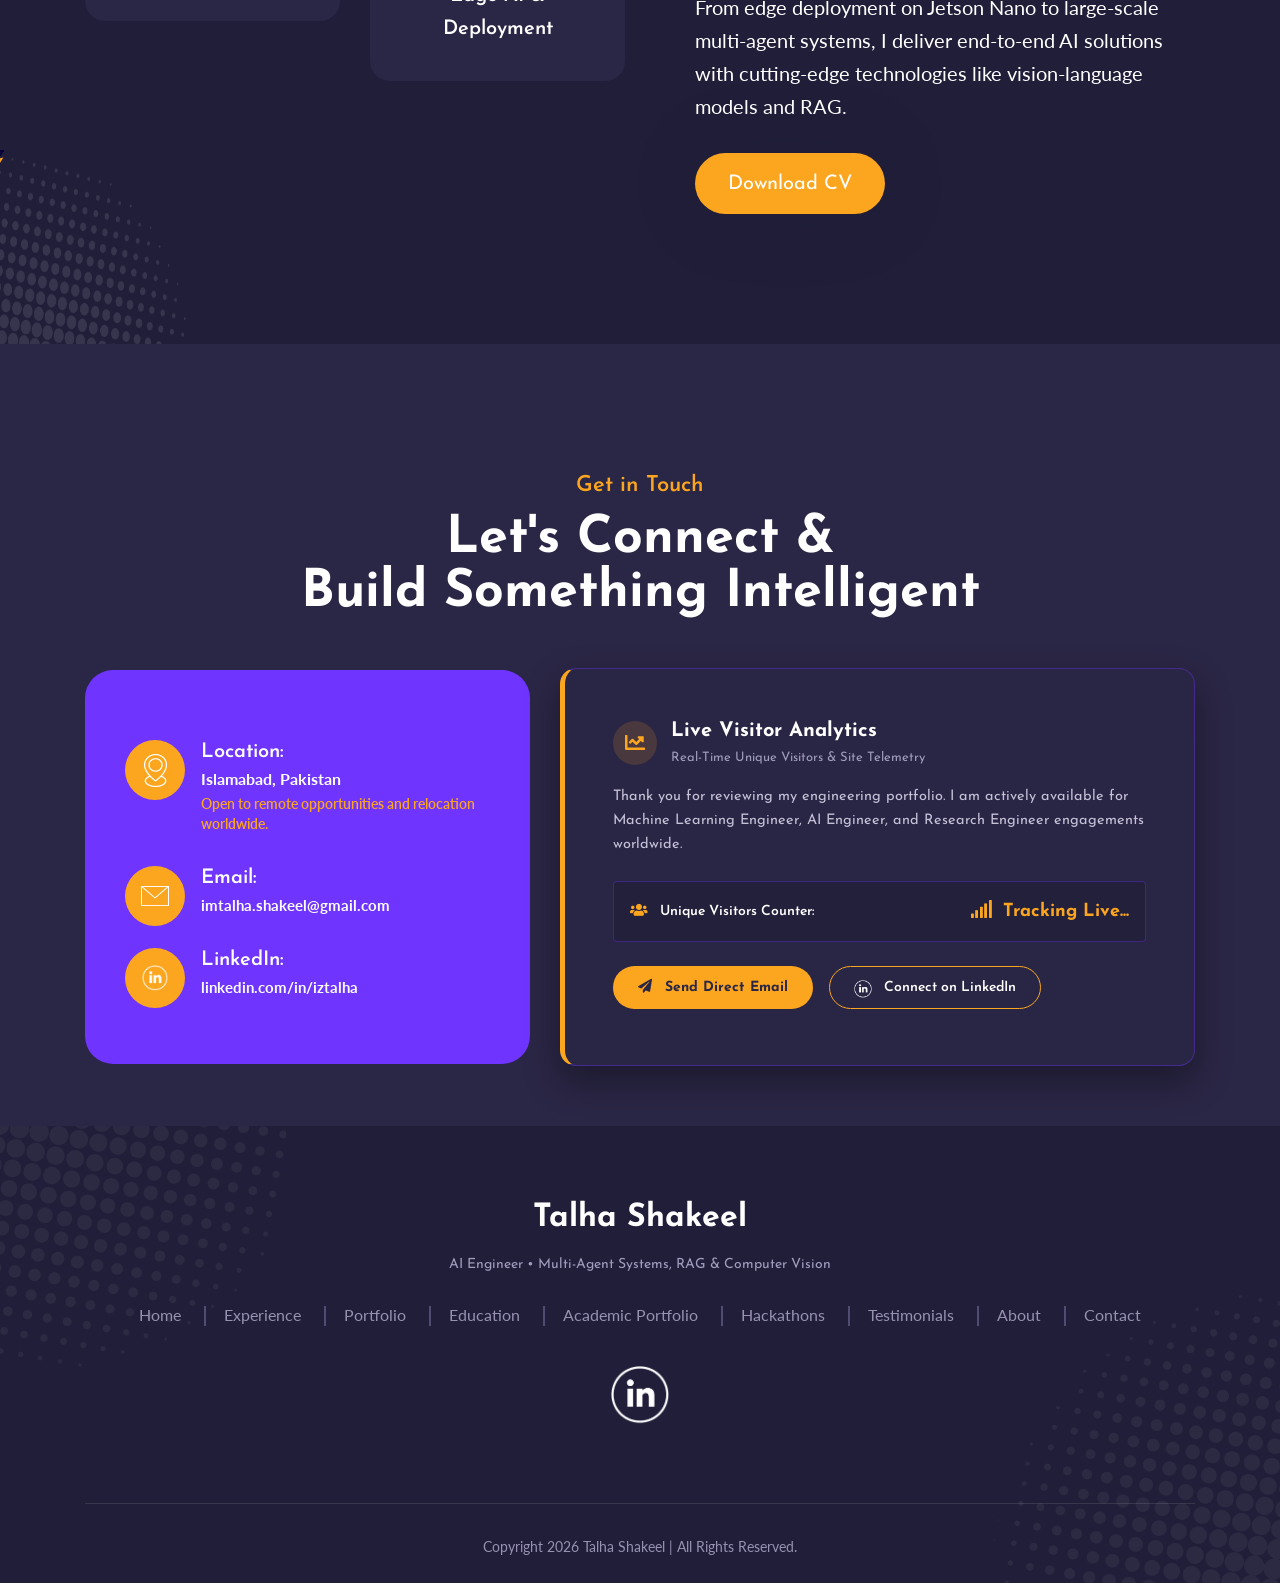
==== commit 97013be3: "alt desp replaces with seo + icons added alt seo + icons + short keywords seo added" ====
--- a/index.html
+++ b/index.html
@@ -5,57 +5,40 @@
       <meta name="viewport" content="width=device-width, initial-scale=1, shrink-to-fit=no">
       <meta http-equiv="X-UA-Compatible" content="IE=edge">
       
-      
-   <!-- ==========================================
+<!-- ==========================================
         PRIMARY SEO META TAGS
    ========================================== -->
    <title>Talha Shakeel | AI Engineer & Machine Learning Specialist</title>
-   
+
    <meta name="title" content="Talha Shakeel | AI Engineer & Machine Learning Specialist">
-   
    <meta name="description" content="Portfolio of Talha Shakeel, an AI Engineer specializing in Machine Learning, Multi-Agent AI Systems, RAG, Computer Vision, Edge AI, and AI Automation. Explore real-world projects, research, and client case studies.">
-   
-   <meta name="keywords" content="Talha Shakeel, AI Engineer, Machine Learning Engineer, AI Developer, Multi-Agent Systems, LangGraph, RAG, Hybrid RAG, Computer Vision, YOLO, Edge AI, TensorRT, Deep Learning, Generative AI, AI Automation, Python, PyTorch, Islamabad, Pakistan">
-   
+   <meta name="keywords" content="Talha Shakeel, AI Engineer, Machine Learning Engineer, AI Developer, Multi-Agent Systems, LangGraph, RAG, Hybrid RAG, Computer Vision, YOLO, Edge AI, TensorRT, Deep Learning, Generative AI, AI Automation, Python, PyTorch, Islamabad, Pakistan, Talha Computer Vision, Talha Deep Learning, Talha Generative AI, Talha Agentic AI, Talha AI Agents, Talha RAG Engineer, Talha LLM Engineer, Talha AI Automation, Talha NLP Engineer, Talha Research Engineer, Talha Shakeel Computer Vision, Talha Shakeel Deep Learning, Talha Shakeel Generative AI, Talha Shakeel Agentic AI, Talha Shakeel AI Agents, Talha Shakeel RAG Engineer, Talha Shakeel LLM Engineer, Talha Shakeel AI Automation, Talha Shakeel NLP Engineer, Talha Shakeel Research Engineer">
    <meta name="author" content="Talha Shakeel">
    <meta name="robots" content="index, follow">
-   <meta name="viewport" content="width=device-width, initial-scale=1.0">
-   
-   <link rel="canonical" href="https://cls-talha.github.io/portfolio/">
-   
+   <link rel="canonical" href="https://iztalha.github.io/">
+
    <!-- ==========================================
         OPEN GRAPH / FACEBOOK / LINKEDIN
    ========================================== -->
    <meta property="og:type" content="website">
+   <meta property="og:url" content="https://iztalha.github.io/">
    <meta property="og:locale" content="en_US">
-   
-   <meta property="og:url" content="https://cls-talha.github.io/portfolio/">
-   
    <meta property="og:title" content="Talha Shakeel | AI Engineer & Machine Learning Specialist">
-   
    <meta property="og:description" content="Explore Talha Shakeel's AI engineering portfolio, featuring real-world projects in Machine Learning, Multi-Agent Systems, RAG, Computer Vision, Edge AI, and AI Automation.">
-   
-   <meta property="og:image" content="https://cls-talha.github.io/portfolio/assets/image/Talha%20Shakeel.png">
-   
+   <meta property="og:image" content="https://iztalha.github.io/assets/image/banner-right-img.png">
    <meta property="og:image:alt" content="Talha Shakeel - AI Engineer and Machine Learning Specialist">
-   
    <meta property="og:site_name" content="Talha Shakeel Portfolio">
-   
+
    <!-- ==========================================
         TWITTER / X
    ========================================== -->
    <meta name="twitter:card" content="summary_large_image">
-   
-   <meta name="twitter:url" content="https://cls-talha.github.io/portfolio/">
-   
+   <meta name="twitter:url" content="https://iztalha.github.io/">
    <meta name="twitter:title" content="Talha Shakeel | AI Engineer & Machine Learning Specialist">
-   
    <meta name="twitter:description" content="Discover real-world AI engineering projects in Machine Learning, Multi-Agent Systems, Computer Vision, RAG, and AI Automation by Talha Shakeel.">
-   
-   <meta name="twitter:image" content="https://cls-talha.github.io/portfolio/assets/image/Talha%20Shakeel.png">
-   
+   <meta name="twitter:image" content="https://iztalha.github.io/assets/image/banner-right-img.png">
    <meta name="twitter:image:alt" content="Talha Shakeel - AI Engineer">
-   
+
    <!-- ==========================================
         STRUCTURED DATA / JSON-LD
    ========================================== -->
@@ -64,8 +47,8 @@
      "@context": "https://schema.org",
      "@type": "Person",
      "name": "Talha Shakeel",
-     "url": "https://cls-talha.github.io/portfolio/",
-     "image": "https://cls-talha.github.io/portfolio/assets/image/Talha%20Shakeel.png",
+     "url": "https://iztalha.github.io/",
+     "image": "https://iztalha.github.io/assets/image/banner-right-img.png",
      "jobTitle": "AI Engineer",
      "description": "AI Engineer specializing in Machine Learning, Multi-Agent Systems, Computer Vision, Retrieval-Augmented Generation, and AI Automation.",
      "sameAs": [
@@ -98,7 +81,6 @@
      ]
    }
    </script>
-
       <!-- Google Fonts -->
       <link rel="preconnect" href="https://fonts.googleapis.com">
       <link rel="preconnect" href="https://fonts.gstatic.com" crossorigin>
@@ -110,7 +92,7 @@
       <link rel="stylesheet" href="https://pro.fontawesome.com/releases/v5.10.0/css/all.css" integrity="sha384-AYmEC3Yw5cVb3ZcuHtOA93w35dYTsvhLPVnYs9eStHfGJvOvKxVfELGroGkvsg+p" crossorigin="anonymous">
       <link rel="stylesheet" href="https://cdnjs.cloudflare.com/ajax/libs/font-awesome/5.15.4/css/all.min.css">
       <link rel="stylesheet" href="assets/css/super-classes.css">
-      <link rel="stylesheet" href="assets/css/style.css">
+      <link rel="stylesheet" href="assets/css/style.css?v=16">
       <link rel="stylesheet" href="assets/css/mobile.css">
    </head>
    <body>
@@ -168,13 +150,7 @@
             <section class="banner-main-con" id="home">
                <div class="container pl-0 pr-0">
                   <!--banner-start-->
-                  <div class="footer-social-icon banner-social-icon mb-0">
-                     <ul class="mb-0 list-unstyled">
-                        <li class="">
-                           <a href="https://linkedin.com/in/iztalha" target="_blank" title="LinkedIn" style="display: flex; align-items: center; justify-content: center;"><img src="assets/image/linkedin-logo.png" alt="LinkedIn" style="width: 20px; height: 20px; object-fit: contain;"></a>
-                        </li>
-                     </ul>
-                  </div>
+
                   <div class="banner-con text-lg-left text-center">
                      <div class="row">
                         <div class="col-lg-7 col-sm-12 d-flex justify-content-center flex-column">
@@ -187,35 +163,49 @@
                                     <li><h1>Talha Shakeel</h1></li>
                                     <li><h1>Talha Shakeel</h1></li>
                                   </ul>
-                                 <p>AI Engineer specializing in Computer Vision, AI Automation,<br>
-                                    and AI Agents. Building intelligent solutions for real-world challenges.
+                                 <p>Machine Learning Engineer &amp; AI Engineer specializing in Computer Vision, Deep Learning, Generative AI, Agentic AI, and RAG.<br>
+                                    Building production-ready intelligent systems for real-world challenges.
                                  </p>
                               </div>
-                              <div class="banner-btn generic-btn d-inline-block">
-                                 <a href="#Contact">Hire Me</a>
+                              <div class="d-flex align-items-center flex-wrap" style="gap: 15px;">
+                                 <div class="banner-btn generic-btn d-inline-block">
+                                    <a href="#Contact">Hire Me</a>
+                                 </div>
+                                 <a href="#Portfolio" class="See-btn m-0">See My Work</a>
                               </div>
-                              <a href="#Portfolio" class="See-btn">See My Work</a>
+                              <div class="mt-4 pt-2">
+                                 <div class="d-flex flex-wrap" style="gap: 8px;">
+                                    <span class="badge" style="background: rgba(111, 52, 254, 0.15); border: 1px solid rgba(111, 52, 254, 0.4); color: #fff; padding: 6px 12px; font-weight: 500; font-size: 12.5px; border-radius: 20px;"><i class="fas fa-eye mr-1" style="color: var(--accent);"></i> Computer Vision</span>
+                                    <span class="badge" style="background: rgba(111, 52, 254, 0.15); border: 1px solid rgba(111, 52, 254, 0.4); color: #fff; padding: 6px 12px; font-weight: 500; font-size: 12.5px; border-radius: 20px;"><i class="fas fa-brain mr-1" style="color: var(--accent);"></i> Deep Learning</span>
+                                    <span class="badge" style="background: rgba(111, 52, 254, 0.15); border: 1px solid rgba(111, 52, 254, 0.4); color: #fff; padding: 6px 12px; font-weight: 500; font-size: 12.5px; border-radius: 20px;"><svg style="width: 13px; height: 13px; fill: var(--accent); margin-right: 5px; vertical-align: -1px;" viewBox="0 0 24 24"><path d="M12 0l2.5 7.5L22 10l-7.5 2.5L12 20l-2.5-7.5L2 10l7.5-2.5zM19 16l1 3 3 1-3 1-1 3-1-3-3-1 3-1z"/></svg>Generative AI</span>
+                                    <span class="badge" style="background: rgba(111, 52, 254, 0.15); border: 1px solid rgba(111, 52, 254, 0.4); color: #fff; padding: 6px 12px; font-weight: 500; font-size: 12.5px; border-radius: 20px;"><i class="fas fa-robot mr-1" style="color: var(--accent);"></i> Agentic AI &amp; AI Agents</span>
+                                    <span class="badge" style="background: rgba(111, 52, 254, 0.15); border: 1px solid rgba(111, 52, 254, 0.4); color: #fff; padding: 6px 12px; font-weight: 500; font-size: 12.5px; border-radius: 20px;"><i class="fas fa-database mr-1" style="color: var(--accent);"></i> RAG Engineer &amp; LLM Engineer</span>
+                                    <span class="badge" style="background: rgba(111, 52, 254, 0.15); border: 1px solid rgba(111, 52, 254, 0.4); color: #fff; padding: 6px 12px; font-weight: 500; font-size: 12.5px; border-radius: 20px;"><i class="fas fa-cogs mr-1" style="color: var(--accent);"></i> AI Automation</span>
+                                    <span class="badge" style="background: rgba(111, 52, 254, 0.15); border: 1px solid rgba(111, 52, 254, 0.4); color: #fff; padding: 6px 12px; font-weight: 500; font-size: 12.5px; border-radius: 20px;"><i class="fas fa-comments mr-1" style="color: var(--accent);"></i> NLP Engineer</span>
+                                    <span class="badge" style="background: rgba(111, 52, 254, 0.15); border: 1px solid rgba(111, 52, 254, 0.4); color: #fff; padding: 6px 12px; font-weight: 500; font-size: 12.5px; border-radius: 20px;"><i class="fas fa-microscope mr-1" style="color: var(--accent);"></i> Research Engineer</span>
+                                 </div>
+                              </div>
                            </div>
                         </div>
                         <div class="col-lg-5 col-sm-12">
                            <div class="banner-right-con position-relative wow slideInRight" id="banner-right-con">
                               <figure class="mb-0">
-                                 <img src="assets/image/Talha Shakeel.png" alt="banner-right-img" id="banner-right-img">
+                                 <img src="assets/image/Talha Shakeel.png" alt="Talha Shakeel – AI Engineer and Machine Learning Specialist, Islamabad Pakistan" id="banner-right-img">
                               </figure>
-                              <div class="best-award-con d-inline-block wow bounceInUp" data-wow-duration="1s" data-wow-delay="1s">
+                              <div class="best-award-con d-inline-block wow bounceInUp" data-wow-duration="1s" data-wow-delay="1s" style="top: 54%; left: -180px;">
                                  <div class="best-award-inner-con">
                                     <figure class="mb-0">
-                                       <img src="assets/image/cup-img.png" alt="cup-img" class="img-fluid">
+                                       <img src="assets/image/cup-img.png" alt="Trophy icon representing Talha Shakeel AI project achievements" class="img-fluid">
                                     </figure>
                                     <div class="best-award-title">
-                                       <p class="mb-0" style="font-size: 14px; line-height: 18px; font-weight: 700;">3+ Years of<br>AI Engineering<br>Experience</p>
+                                       <p class="mb-0" style="font-size: 14px; line-height: 18px; font-weight: 700;">2+ Years of<br>AI Engineering<br>Experience</p>
                                     </div>
                                  </div>
                               </div>
                               <div class="best-award-con d-inline-block happy-con wow bounceInUp " data-wow-duration="1s" data-wow-delay="1s">
                                  <div class="best-award-inner-con text-center">
                                     <figure>
-                                       <img src="assets/image/admin-icon.png" alt="admin-icon" class="img-fluid">
+                                       <img src="assets/image/admin-icon.png" alt="Profile icon for Talha Shakeel AI Engineer portfolio" class="img-fluid">
                                     </figure>
                                     <div class="best-award-title d-inline-block ml-0">
                                        <p class="mb-0 d-inline-block count">18</p>
@@ -224,8 +214,7 @@
                                     </div>
                                  </div>
                               </div>
-                              <div class="cursor"></div>
-                              <div class="cursor2"></div>
+
                            </div>
                         </div>
                      </div>
@@ -263,6 +252,7 @@
                          <h4 class="timeline-title">AI Engineer</h4>
                          <p class="timeline-subtitle">Kwick High Tech &amp; Solutions | Islamabad</p>
                          <ul class="timeline-bullets list-unstyled mt-3 mb-0">
+                            <li><i class="fas fa-chevron-right mr-2 text-accent"></i> Engineering and tuning a tender-intelligence RAG system (Playwright, hybrid BM25/dense, vLLM), accelerating multi-portal fetch latency and leveraging Langfuse observability to resolve retrieval and generation issues.</li>
                             <li><i class="fas fa-chevron-right mr-2 text-accent"></i> Architecting an AI-powered Tender Intelligence Platform, automating multi-stage tender ingestion, document parsing, metadata extraction, and normalization to transform unstructured procurement data into structured, searchable business intelligence.</li>
                             <li><i class="fas fa-chevron-right mr-2 text-accent"></i> Developing a Hybrid Search and Retrieval Engine integrating BM25 lexical retrieval, dense vector search, semantic embeddings, metadata filtering, and weighted score fusion to improve retrieval coverage across keyword-based and semantic queries.</li>
                             <li><i class="fas fa-chevron-right mr-2 text-accent"></i> Engineering multi-stage relevance and ranking pipelines combining lexical scoring, semantic similarity, contextual ranking, and metadata-based filtering to prioritize procurement opportunities against user-defined requirements.</li>
@@ -278,11 +268,14 @@
                       </div>
                       <div class="timeline-content">
                          <div class="timeline-header">
-                            <span class="timeline-date"><i class="far fa-calendar-alt mr-1"></i> October 2024 - September 2026</span>
+                            <span class="timeline-date"><i class="far fa-calendar-alt mr-1"></i> October 2024 - October 2026</span>
                          </div>
                          <h4 class="timeline-title">Machine Learning Engineer</h4>
                          <p class="timeline-subtitle">Independent Contractor</p>
                          <ul class="timeline-bullets list-unstyled mt-3 mb-0">
+                            <li><i class="fas fa-chevron-right mr-2 text-accent"></i> Architected 18+ end-to-end ML systems from training to deployment for global businesses across healthcare, retail, and construction, leveraging transformer-based vision and LLM architectures.</li>
+                            <li><i class="fas fa-chevron-right mr-2 text-accent"></i> Fine-tuned PaliGemma2-3B using LoRA on 800 construction image-report pairs, improving corpus BLEU-4 from 75% to 90% on a held-out test set.</li>
+                            <li><i class="fas fa-chevron-right mr-2 text-accent"></i> Optimized person-detection inference on NVIDIA Jetson Nano through ONNX export and TensorRT INT8 quantization, increasing throughput from 10 to 30 FPS (3×).</li>
                             <li><i class="fas fa-chevron-right mr-2 text-accent"></i> Architected and delivered end-to-end AI solutions across Agentic AI, Generative AI, Computer Vision, Medical Imaging, and Multimodal Machine Learning, translating research and business requirements into deployable AI applications.</li>
                             <li><i class="fas fa-chevron-right mr-2 text-accent"></i> Engineered multi-agent architectures using LangChain, LangGraph, MCP servers, A2A communication, tool calling, persistent memory, and state management, enabling coordinated execution of complex, multi-stage workflows.</li>
                             <li><i class="fas fa-chevron-right mr-2 text-accent"></i> Designed advanced Hybrid RAG architectures integrating BM25, vector databases, dense embeddings, contextual retrieval, metadata filtering, and reranking to improve retrieval precision and grounded LLM response generation.</li>
@@ -308,7 +301,11 @@
                             <span class="timeline-date"><i class="far fa-calendar-alt mr-1"></i> Jan 2023 - Sep 2024</span>
                          </div>
                          <h4 class="timeline-title">Machine Learning Engineer</h4>
-                         <p class="timeline-subtitle">Siber Koza</p>
+                         <p class="timeline-subtitle">Siber Koza | Remote, Turkey</p>
+                         <ul class="timeline-bullets list-unstyled mt-3 mb-0">
+                            <li><i class="fas fa-chevron-right mr-2 text-accent"></i> Built knowledge-graph pipelines connecting 50K+ medical research papers through 100K+ relationships, enabling literature discovery and research-gap analysis.</li>
+                            <li><i class="fas fa-chevron-right mr-2 text-accent"></i> Built automated research retrieval and LLM-powered insight generation pipelines for medical literature.</li>
+                         </ul>
                       </div>
                    </div>
                    <!-- Item 4 -->
@@ -382,271 +379,226 @@
                    <a href="#" data-toggle="modal" data-target="#modalporfolio4">
                       <div class="portfolio-img position-relative">
                          <figure>
-                            <img src="assets/image/UAE project.jpg" alt="Agentic Document AI" class="img-fluid">
+                            <img src="assets/image/UAE project.jpg" alt="Talha Shakeel – Agentic Document AI project using LLM and RAG" class="img-fluid">
                          </figure>
-                      </div>
-                   </a>
-                   <div class="portfolio-img-content text-left">
+<div class="portfolio-img-content text-left">
                       <div class="portfolio-img-title d-inline-block">
                          <h4>Agentic Document AI</h4>
                          <p>Multi-Agent VLM Verification & Correction</p>
                       </div>
-                      <a href="#" class="float-lg-right" data-toggle="modal" data-target="#modalporfolio4">
-                         <i class="fas fa-arrow-right d-flex align-items-center justify-content-center"></i>
-                      </a>
-                   </div>
+                   </div>
+                      </div>
+                   </a>
                 </div>
                 <div class="filterDiv ai gen-ai position-relative">
                    <a href="#" data-toggle="modal" data-target="#modalporfolio3">
                       <div class="portfolio-img position-relative">
                          <figure>
-                            <img src="assets/image/rag_wildlife.jpg" alt="Autonomous Wildlife RAG" class="img-fluid">
+                            <img src="assets/image/rag_wildlife.jpg" alt="Talha Shakeel – Autonomous Wildlife RAG system with Hybrid RAG and LangGraph" class="img-fluid">
                          </figure>
-                      </div>
-                   </a>
-                   <div class="portfolio-img-content text-left">
+<div class="portfolio-img-content text-left">
                       <div class="portfolio-img-title d-inline-block">
                          <h4>Autonomous Wildlife RAG</h4>
                          <p>Graph-Based RAG & Ecological Knowledge Assistant</p>
                       </div>
-                      <a href="#" class="float-lg-right" data-toggle="modal" data-target="#modalporfolio3">
-                         <i class="fas fa-arrow-right d-flex align-items-center justify-content-center"></i>
-                      </a>
-                   </div>
+                   </div>
+                      </div>
+                   </a>
                 </div>
                 <div class="filterDiv cv position-relative">
                    <a href="#" data-toggle="modal" data-target="#modalWPWAF">
                       <div class="portfolio-img position-relative">
                          <figure>
-                            <img src="assets/image/dental project US.jpg" alt="Clinical Dental AI" class="img-fluid">
+                            <img src="assets/image/dental project US.jpg" alt="Talha Shakeel – Clinical Dental AI using Mask R-CNN and SAM2 Computer Vision" class="img-fluid">
                          </figure>
-                      </div>
-                   </a>
-                   <div class="portfolio-img-content text-left">
+<div class="portfolio-img-content text-left">
                       <div class="portfolio-img-title d-inline-block">
                          <h4>Clinical Dental AI</h4>
                          <p>Multi-Stage Anatomical Instance Segmentation</p>
                       </div>
-                      <a href="#" class="float-lg-right" data-toggle="modal" data-target="#modalWPWAF">
-                         <i class="fas fa-arrow-right d-flex align-items-center justify-content-center"></i>
-                      </a>
-                   </div>
+                   </div>
+                      </div>
+                   </a>
                 </div>
                 <div class="filterDiv cv ai position-relative">
                    <a href="#" data-toggle="modal" data-target="#modalporfolio7">
                       <div class="portfolio-img position-relative">
                          <figure>
-                            <img src="assets/image/analytics Site.jpg" alt="Multimodal Site Intelligence" class="img-fluid">
+                            <img src="assets/image/analytics Site.jpg" alt="Talha Shakeel – Multimodal Site Intelligence with PaliGemma2 Vision-Language Model" class="img-fluid">
                          </figure>
-                      </div>
-                   </a>
-                   <div class="portfolio-img-content text-left">
+<div class="portfolio-img-content text-left">
                       <div class="portfolio-img-title d-inline-block">
                          <h4>Multimodal Site Intelligence</h4>
                          <p>VLM Narration & PaliGemma 2 GPU Pipeline</p>
                       </div>
-                      <a href="#" class="float-lg-right" data-toggle="modal" data-target="#modalporfolio7">
-                         <i class="fas fa-arrow-right d-flex align-items-center justify-content-center"></i>
-                      </a>
-                   </div>
+                   </div>
+                      </div>
+                   </a>
                 </div>
                 <div class="filterDiv automation position-relative">
                    <a href="#" data-toggle="modal" data-target="#modalporfolio6">
                       <div class="portfolio-img position-relative">
                          <figure>
-                            <img src="assets/image/cot_dash.jpg" alt="Forex Signal Engine" class="img-fluid">
+                            <img src="assets/image/cot_dash.jpg" alt="Talha Shakeel – Forex Signal Engine with AI-powered COT dashboard" class="img-fluid">
                          </figure>
-                      </div>
-                   </a>
-                   <div class="portfolio-img-content text-left">
+<div class="portfolio-img-content text-left">
                       <div class="portfolio-img-title d-inline-block">
                          <h4>Forex Signal Engine</h4>
                          <p>Automated Market Positioning & COT Analytics</p>
                       </div>
-                      <a href="#" class="float-lg-right" data-toggle="modal" data-target="#modalporfolio6">
-                         <i class="fas fa-arrow-right d-flex align-items-center justify-content-center"></i>
-                      </a>
-                   </div>
+                   </div>
+                      </div>
+                   </a>
                 </div>
                 <div class="filterDiv edge cv position-relative">
                    <a href="#" data-toggle="modal" data-target="#modalporfolio14">
                       <div class="portfolio-img position-relative">
                          <figure>
-                            <img src="assets/image/singapore analytics.jpg" alt="Edge Crowd Intelligence" class="img-fluid">
+                            <img src="assets/image/singapore analytics.jpg" alt="Talha Shakeel – Edge Crowd Intelligence using TensorRT and YOLO Edge AI" class="img-fluid">
                          </figure>
-                      </div>
-                   </a>
-                   <div class="portfolio-img-content text-left">
+<div class="portfolio-img-content text-left">
                       <div class="portfolio-img-title d-inline-block">
                          <h4>Edge Crowd Intelligence</h4>
                          <p>Jetson Nano Multi-Camera Occupancy & Safety Tracking</p>
                       </div>
-                      <a href="#" class="float-lg-right" data-toggle="modal" data-target="#modalporfolio14">
-                         <i class="fas fa-arrow-right d-flex align-items-center justify-content-center"></i>
-                      </a>
-                   </div>
+                   </div>
+                      </div>
+                   </a>
                 </div>
                 <div class="filterDiv cv automation position-relative">
                    <a href="#" data-toggle="modal" data-target="#modalporfolio15">
                       <div class="portfolio-img position-relative">
                          <figure>
-                            <img src="assets/image/brazil_self_checkout.jpg" alt="Retail POS Guard" class="img-fluid">
+                            <img src="assets/image/brazil_self_checkout.jpg" alt="Talha Shakeel – Retail POS Guard real-time theft detection Computer Vision" class="img-fluid">
                          </figure>
-                      </div>
-                   </a>
-                   <div class="portfolio-img-content text-left">
+<div class="portfolio-img-content text-left">
                       <div class="portfolio-img-title d-inline-block">
                          <h4>Retail POS Guard</h4>
                          <p>Vision-to-Payment Autonomous Audit System</p>
                       </div>
-                      <a href="#" class="float-lg-right" data-toggle="modal" data-target="#modalporfolio15">
-                         <i class="fas fa-arrow-right d-flex align-items-center justify-content-center"></i>
-                      </a>
-                   </div>
+                   </div>
+                      </div>
+                   </a>
                 </div>
                 <div class="filterDiv edge ai position-relative">
                    <a href="#" data-toggle="modal" data-target="#modalporfolio11">
                       <div class="portfolio-img position-relative">
                          <figure>
-                            <img src="assets/image/voice assistance teaching.jpg" alt="Edge Voice Agent" class="img-fluid">
+                            <img src="assets/image/voice assistance teaching.jpg" alt="Talha Shakeel – Edge Voice Agent AI teaching assistant" class="img-fluid">
                          </figure>
-                      </div>
-                   </a>
-                   <div class="portfolio-img-content text-left">
+<div class="portfolio-img-content text-left">
                       <div class="portfolio-img-title d-inline-block">
                          <h4>Edge Voice Agent</h4>
                          <p>Embedded Low-Latency Classroom AI Assistant</p>
                       </div>
-                      <a href="#" class="float-lg-right" data-toggle="modal" data-target="#modalporfolio11">
-                         <i class="fas fa-arrow-right d-flex align-items-center justify-content-center"></i>
-                      </a>
-                   </div>
+                   </div>
+                      </div>
+                   </a>
                 </div>
                 <div class="filterDiv cv position-relative">
                    <a href="#" data-toggle="modal" data-target="#modalporfolio2">
                       <div class="portfolio-img position-relative">
                          <figure>
-                            <img src="assets/image/construction.jpg" alt="Vision Safety Monitor" class="img-fluid">
+                            <img src="assets/image/construction.jpg" alt="Talha Shakeel – Vision Safety Monitor construction site AI surveillance" class="img-fluid">
                          </figure>
-                      </div>
-                   </a>
-                   <div class="portfolio-img-content text-left">
+<div class="portfolio-img-content text-left">
                       <div class="portfolio-img-title d-inline-block">
                          <h4>Vision Safety Monitor</h4>
                          <p>Real-Time PPE & Dynamic Safe-Zone Spatial AI</p>
                       </div>
-                      <a href="#" class="float-lg-right" data-toggle="modal" data-target="#modalporfolio2">
-                         <i class="fas fa-arrow-right d-flex align-items-center justify-content-center"></i>
-                      </a>
-                   </div>
+                   </div>
+                      </div>
+                   </a>
                 </div>
                 <div class="filterDiv cv position-relative">
                    <a href="#" data-toggle="modal" data-target="#modalporfolio8">
                       <div class="portfolio-img position-relative">
                          <figure>
-                            <img src="assets/image/hand_sign.jpg" alt="Spatiotemporal Gesture AI" class="img-fluid">
+                            <img src="assets/image/hand_sign.jpg" alt="Talha Shakeel – Spatiotemporal Gesture AI with ResNet and EfficientNet Deep Learning" class="img-fluid">
                          </figure>
-                      </div>
-                   </a>
-                   <div class="portfolio-img-content text-left">
+<div class="portfolio-img-content text-left">
                       <div class="portfolio-img-title d-inline-block">
                          <h4>Spatiotemporal Gesture AI</h4>
                          <p>Hybrid CNN-LSTM Continuous Action Recognition</p>
                       </div>
-                      <a href="#" class="float-lg-right" data-toggle="modal" data-target="#modalporfolio8">
-                         <i class="fas fa-arrow-right d-flex align-items-center justify-content-center"></i>
-                      </a>
-                   </div>
+                   </div>
+                      </div>
+                   </a>
                 </div>
                 <div class="filterDiv cv automation position-relative">
                    <a href="#" data-toggle="modal" data-target="#modalporfolio13">
                       <div class="portfolio-img position-relative">
                          <figure>
-                            <img src="assets/image/Bottle_Handle_Manufacturing_Analytics.jpg" alt="Industrial Vision QA" class="img-fluid">
+                            <img src="assets/image/Bottle_Handle_Manufacturing_Analytics.jpg" alt="Talha Shakeel – Industrial Vision QA manufacturing defect detection Computer Vision" class="img-fluid">
                          </figure>
-                      </div>
-                   </a>
-                   <div class="portfolio-img-content text-left">
+<div class="portfolio-img-content text-left">
                       <div class="portfolio-img-title d-inline-block">
                          <h4>Industrial Vision QA</h4>
                          <p>High-Speed Optical Defect Verification Pipeline</p>
                       </div>
-                      <a href="#" class="float-lg-right" data-toggle="modal" data-target="#modalporfolio13">
-                         <i class="fas fa-arrow-right d-flex align-items-center justify-content-center"></i>
-                      </a>
-                   </div>
+                   </div>
+                      </div>
+                   </a>
                 </div>
                 <div class="filterDiv cv edge position-relative">
                    <a href="#" data-toggle="modal" data-target="#modalporfolio10">
                       <div class="portfolio-img position-relative">
                          <figure>
-                            <img src="assets/image/eye_tracking.jpg" alt="Gaze Assistive Interface" class="img-fluid">
+                            <img src="assets/image/eye_tracking.jpg" alt="Talha Shakeel – Gaze Assistive Interface eye tracking AI accessibility tool" class="img-fluid">
                          </figure>
-                      </div>
-                   </a>
-                   <div class="portfolio-img-content text-left">
+<div class="portfolio-img-content text-left">
                       <div class="portfolio-img-title d-inline-block">
                          <h4>Gaze Assistive Interface</h4>
                          <p>Real-Time Eye-Gaze Estimation for Patient HCI</p>
                       </div>
-                      <a href="#" class="float-lg-right" data-toggle="modal" data-target="#modalporfolio10">
-                         <i class="fas fa-arrow-right d-flex align-items-center justify-content-center"></i>
-                      </a>
-                   </div>
+                   </div>
+                      </div>
+                   </a>
                 </div>
                 <div class="filterDiv cv gen-ai position-relative">
                    <a href="#" data-toggle="modal" data-target="#modalporfolio9">
                       <div class="portfolio-img position-relative">
                          <figure>
-                            <img src="assets/image/kitchen_recolor.jpg" alt="Neural Surface Recolor" class="img-fluid">
+                            <img src="assets/image/kitchen_recolor.jpg" alt="Talha Shakeel – Neural Surface Recolor with U2-Net and BiRefNet Generative AI" class="img-fluid">
                          </figure>
-                      </div>
-                   </a>
-                   <div class="portfolio-img-content text-left">
+<div class="portfolio-img-content text-left">
                       <div class="portfolio-img-title d-inline-block">
                          <h4>Neural Surface Recolor</h4>
                          <p>Zero-Shot Photorealistic Texture & Finish Synthesis</p>
                       </div>
-                      <a href="#" class="float-lg-right" data-toggle="modal" data-target="#modalporfolio9">
-                         <i class="fas fa-arrow-right d-flex align-items-center justify-content-center"></i>
-                      </a>
-                   </div>
+                   </div>
+                      </div>
+                   </a>
                 </div>
                 <div class="filterDiv cv position-relative">
                    <a href="#" data-toggle="modal" data-target="#modalporfolio12">
                       <div class="portfolio-img position-relative">
                          <figure>
-                            <img src="assets/image/construction.jpg" alt="Temporal Action Analytics" class="img-fluid">
+                            <img src="assets/image/construction.jpg" alt="Talha Shakeel – Temporal Action Analytics 3D CNN-LSTM Deep Learning" class="img-fluid">
                          </figure>
-                      </div>
-                   </a>
-                   <div class="portfolio-img-content text-left">
+<div class="portfolio-img-content text-left">
                       <div class="portfolio-img-title d-inline-block">
                          <h4>Temporal Action Analytics</h4>
                          <p>Multi-Frame Action & Kinetic Event Recognition Engine</p>
                       </div>
-                      <a href="#" class="float-lg-right" data-toggle="modal" data-target="#modalporfolio12">
-                         <i class="fas fa-arrow-right d-flex align-items-center justify-content-center"></i>
-                      </a>
-                   </div>
+                   </div>
+                      </div>
+                   </a>
                 </div>
                 <div class="filterDiv cv automation position-relative">
                    <a href="#" data-toggle="modal" data-target="#modalporfolio5">
                       <div class="portfolio-img position-relative">
                          <figure>
-                            <img src="assets/image/analytics Site.jpg" alt="Automated Defect Inspector" class="img-fluid">
+                            <img src="assets/image/analytics Site.jpg" alt="Talha Shakeel – Automated Defect Inspector AI quality control system" class="img-fluid">
                          </figure>
-                      </div>
-                   </a>
-                   <div class="portfolio-img-content text-left">
+<div class="portfolio-img-content text-left">
                       <div class="portfolio-img-title d-inline-block">
                          <h4>Automated Defect Inspector</h4>
                          <p>Vision-Driven Industrial Anomaly Localization</p>
                       </div>
-                      <a href="#" class="float-lg-right" data-toggle="modal" data-target="#modalporfolio5">
-                         <i class="fas fa-arrow-right d-flex align-items-center justify-content-center"></i>
-                      </a>
-                   </div>
+                   </div>
+                      </div>
+                   </a>
                 </div>
 
             </div>
@@ -722,7 +674,7 @@
                         <h4>3. Computational Optimization of Large-Scale Feature Extraction for the HOI4D Egocentric Dataset</h4>
                         <div class="academic-role"><i class="fas fa-user-graduate mr-1"></i> <em>Research support for an Air University researcher</em></div>
                      </div>
-                     <p class="academic-desc">Supported doctoral research built on HOI4D, a large-scale egocentric video dataset for human-object interaction, by helping address the computational bottleneck of its feature extraction stage. Contributed to profiling the baseline workflow, which exposed inefficiencies in its execution, and assisted in redesigning the pipeline to remove them. The baseline was estimated to require approximately one year of computation, while the optimized pipeline completed in approximately 20 minutes, a reduction of several orders of magnitude that made the extracted features available for downstream experimental investigation.</p>
+                     <p class="academic-desc">Accelerated feature extraction on the HOI4D egocentric dataset, cutting runtime by 66.7% (3x speedup) via asynchronous I/O prefetching, multi-threaded data loading, and GPU batch optimization. Contributed to profiling the baseline workflow to address computational bottlenecks; while the unoptimized execution faced severe latency, the optimized pipeline completed in approximately 20 minutes, substantially accelerating downstream experimental investigation and model iteration.</p>
                   </div>
                   <!-- Project 4 -->
                   <div class="academic-card">
@@ -769,7 +721,7 @@
                               <p class="mb-3">An inter-university hackathon with students from many universities competing.</p>
                            </div>
                            <div class="hackathon-photo mt-auto text-center">
-                              <img src="assets/image/airmlx.jpeg" alt="Air ML Hackathon Certificate" class="img-fluid rounded" style="width: 100%; height: auto; max-height: 440px; object-fit: contain; border-radius: 10px; border: 1px solid rgba(111, 52, 254, 0.35); background: rgba(0,0,0,0.25); display: block; margin: 0 auto;">
+                              <img src="assets/image/airmlx.jpeg" alt="Talha Shakeel – Air University ML Hackathon Certificate, AI Engineer" class="img-fluid rounded" style="width: 100%; height: auto; max-height: 440px; object-fit: contain; border-radius: 10px; border: 1px solid rgba(111, 52, 254, 0.35); background: rgba(0,0,0,0.25); display: block; margin: 0 auto;">
                            </div>
                         </div>
                      </div>
@@ -783,7 +735,7 @@
                               <h4>Plotly Hackathon</h4>
                               <p class="mb-2">An analytics-focused hackathon with around 200 participants.</p>
                               <div class="hackathon-photo text-center mt-2">
-                                 <img src="assets/image/plotly_winner.jpg" alt="Plotly Hackathon Winner" class="img-fluid rounded" style="max-height: 200px; width: auto; max-width: 100%; object-fit: contain; border-radius: 8px; border: 1px solid rgba(252, 166, 31, 0.4); background: rgba(0,0,0,0.25);">
+                                 <img src="assets/image/plotly_winner.jpg" alt="Talha Shakeel – Plotly AI Hackathon Winner Certificate" class="img-fluid rounded" style="max-height: 200px; width: auto; max-width: 100%; object-fit: contain; border-radius: 8px; border: 1px solid rgba(252, 166, 31, 0.4); background: rgba(0,0,0,0.25);">
                               </div>
                            </div>
                            <!-- Inter-University Competition, CUST Card -->
@@ -829,7 +781,7 @@
                <div class="col-lg-5">
                   <div class="tastimonials-left-con wow slideInLeft" >
                      <figure class="mb-0">
-                        <img src="assets/image/tastimonials-img.png" alt="tastimonials-img" class="img-fluid">
+                        <img src="assets/image/tastimonials-img.png" alt="Client testimonials section – Talha Shakeel AI Engineer reviews" class="img-fluid">
                      </figure>
                   </div>
                </div>
@@ -839,10 +791,10 @@
                          <!-- Review 1 -->
                          <div class="carousel-item active">
                             <div class="testimonials-content">
-                               <h6>Client Testimonials</h6>
+                               <h6>Real Client Testimonials</h6>
                                <h2>What Clients Say</h2>
                                <figure class="mb-0">
-                                  <img src="assets/image/comma-icon.png" alt="comma-icon" class="img-fluid">
+                                  <img src="assets/image/comma-icon.png" alt="" class="img-fluid">
                                </figure>
                                <div class="testimonials-inner-content">
                                   <div class="review-stars mb-2" style="color: var(--accent); font-size: 15px;">
@@ -858,10 +810,10 @@
                          <!-- Review 2 -->
                          <div class="carousel-item">
                             <div class="testimonials-content">
-                               <h6>Client Testimonials</h6>
+                               <h6>Real Client Testimonials</h6>
                                <h2>What Clients Say</h2>
                                <figure class="mb-0">
-                                  <img src="assets/image/comma-icon.png" alt="comma-icon" class="img-fluid">
+                                  <img src="assets/image/comma-icon.png" alt="" class="img-fluid">
                                </figure>
                                <div class="testimonials-inner-content">
                                   <div class="review-stars mb-2" style="color: var(--accent); font-size: 15px;">
@@ -877,10 +829,10 @@
                          <!-- Review 3 -->
                          <div class="carousel-item">
                             <div class="testimonials-content">
-                               <h6>Client Testimonials</h6>
+                               <h6>Real Client Testimonials</h6>
                                <h2>What Clients Say</h2>
                                <figure class="mb-0">
-                                  <img src="assets/image/comma-icon.png" alt="comma-icon" class="img-fluid">
+                                  <img src="assets/image/comma-icon.png" alt="" class="img-fluid">
                                </figure>
                                <div class="testimonials-inner-content">
                                   <div class="review-stars mb-2" style="color: var(--accent); font-size: 15px;">
@@ -896,10 +848,10 @@
                          <!-- Review 4 -->
                          <div class="carousel-item">
                             <div class="testimonials-content">
-                               <h6>Client Testimonials</h6>
+                               <h6>Real Client Testimonials</h6>
                                <h2>What Clients Say</h2>
                                <figure class="mb-0">
-                                  <img src="assets/image/comma-icon.png" alt="comma-icon" class="img-fluid">
+                                  <img src="assets/image/comma-icon.png" alt="" class="img-fluid">
                                </figure>
                                <div class="testimonials-inner-content">
                                   <div class="review-stars mb-2" style="color: var(--accent); font-size: 15px;">
@@ -915,10 +867,10 @@
                          <!-- Review 5 -->
                          <div class="carousel-item">
                             <div class="testimonials-content">
-                               <h6>Client Testimonials</h6>
+                               <h6>Real Client Testimonials</h6>
                                <h2>What Clients Say</h2>
                                <figure class="mb-0">
-                                  <img src="assets/image/comma-icon.png" alt="comma-icon" class="img-fluid">
+                                  <img src="assets/image/comma-icon.png" alt="" class="img-fluid">
                                </figure>
                                <div class="testimonials-inner-content">
                                   <div class="review-stars mb-2" style="color: var(--accent); font-size: 15px;">
@@ -934,10 +886,10 @@
                          <!-- Review 6 -->
                          <div class="carousel-item">
                             <div class="testimonials-content">
-                               <h6>Client Testimonials</h6>
+                               <h6>Real Client Testimonials</h6>
                                <h2>What Clients Say</h2>
                                <figure class="mb-0">
-                                  <img src="assets/image/comma-icon.png" alt="comma-icon" class="img-fluid">
+                                  <img src="assets/image/comma-icon.png" alt="" class="img-fluid">
                                </figure>
                                <div class="testimonials-inner-content">
                                   <div class="review-stars mb-2" style="color: var(--accent); font-size: 15px;">
@@ -953,10 +905,10 @@
                          <!-- Review 7 -->
                          <div class="carousel-item">
                             <div class="testimonials-content">
-                               <h6>Client Testimonials</h6>
+                               <h6>Real Client Testimonials</h6>
                                <h2>What Clients Say</h2>
                                <figure class="mb-0">
-                                  <img src="assets/image/comma-icon.png" alt="comma-icon" class="img-fluid">
+                                  <img src="assets/image/comma-icon.png" alt="" class="img-fluid">
                                </figure>
                                <div class="testimonials-inner-content">
                                   <div class="review-stars mb-2" style="color: var(--accent); font-size: 15px;">
@@ -972,10 +924,10 @@
                          <!-- Review 8 -->
                          <div class="carousel-item">
                             <div class="testimonials-content">
-                               <h6>Client Testimonials</h6>
+                               <h6>Real Client Testimonials</h6>
                                <h2>What Clients Say</h2>
                                <figure class="mb-0">
-                                  <img src="assets/image/comma-icon.png" alt="comma-icon" class="img-fluid">
+                                  <img src="assets/image/comma-icon.png" alt="" class="img-fluid">
                                </figure>
                                <div class="testimonials-inner-content">
                                   <div class="review-stars mb-2" style="color: var(--accent); font-size: 15px;">
@@ -996,7 +948,7 @@
                             <span class="sr-only">Previous</span>
                          </a>
                          <a class="carousel-control-next-btn" href="#carouselExampleControls" role="button" data-slide="next" style="width: 50px; height: 50px; border-radius: 50%; background: var(--accent); color: var(--secondary-color); display: inline-flex; align-items: center; justify-content: center; font-size: 20px; transition: all 0.3s ease; text-decoration: none; cursor: pointer; box-shadow: 0 6px 18px rgba(252, 166, 31, 0.4);" onmouseover="this.style.background='var(--light-purple-color)'; this.style.color='#fff'; this.style.transform='scale(1.08)';" onmouseout="this.style.background='var(--accent)'; this.style.color='var(--secondary-color)'; this.style.transform='scale(1)';">
-                            <i class="fas fa-arrow-right"></i>
+                            <i class="fas fa-plus"></i>
                             <span class="sr-only">Next</span>
                          </a>
                       </div>
@@ -1128,9 +1080,8 @@
                         <h2>Advanced AI Engineering
                            Solutions
                         </h2>
-                        <p>Specializing in Computer Vision, AI Automation, and AI Agents.
-                           I build intelligent systems that solve real-world challenges
-                           across healthcare, construction, manufacturing, and retail sectors.
+                        <p>Specializing as a Machine Learning Engineer &amp; AI Engineer across Computer Vision, Deep Learning, Generative AI, Agentic AI, AI Agents, RAG Engineer, LLM Engineer, AI Automation, NLP Engineer, and Research Engineer.
+                           I build intelligent, production-grade systems that solve real-world challenges across healthcare, construction, manufacturing, and retail sectors.
                         </p>
                         <p>From edge deployment on Jetson Nano to large-scale multi-agent
                            systems, I deliver end-to-end AI solutions with cutting-edge
@@ -1162,7 +1113,7 @@
                         <ul class="list-unstyled">
                            <li>
                               <figure class="mb-0 d-flex align-items-center justify-content-center">
-                                 <img src="assets/image/location-icon.png" alt="location-icon" class="img-fluid">
+                                 <img src="assets/image/location-icon.png" alt="Location – Islamabad, Pakistan" class="img-fluid">
                               </figure>
                               <div class="contact-information-content">
                                  <h5>Location:</h5>
@@ -1172,7 +1123,7 @@
                            </li>
                            <li>
                               <figure class="mb-0 d-flex align-items-center justify-content-center">
-                                 <img src="assets/image/message-icon.png" alt="message-icon" class="img-fluid">
+                                 <img src="assets/image/message-icon.png" alt="Email contact for Talha Shakeel AI Engineer" class="img-fluid">
                               </figure>
                               <div class="contact-information-content">
                                  <h5>Email:</h5>
@@ -1201,7 +1152,7 @@
                            </div>
                         </div>
                         <p style="color: #c5c2d8; font-size: 14.5px; line-height: 24px;" class="mb-4">
-                           Thank you for reviewing my engineering portfolio. I am actively available for Senior AI Engineer, Machine Learning Specialist, and Applied Researcher engagements worldwide.
+                           Thank you for reviewing my engineering portfolio. I am actively available for Machine Learning Engineer, AI Engineer, and Research Engineer engagements worldwide.
                         </p>
                         
                         <!-- GoatCounter Real-Time Unique Visitor Counter Widget -->
@@ -1295,32 +1246,32 @@
           <div class="modal-dialog">
              <div class="modal-content">
                 <div class="modal-header">
-                   <button type="button" class="close" data-dismiss="modal" aria-label="Close"><span aria-hidden="true" ><i class="far fa-times"></i></span></button>
-                </div>
-                <div class="modal-body service-model-content text-left">
-                   <figure class="mb-3">
-                      <img src="assets/image/UAE project.jpg" alt="Agentic Document AI" class="img-fluid rounded">
-                   </figure>
-                   <div class="mb-2"><span class="modal-tech-badge">Multi-Agent Orchestration</span> <span class="modal-tech-badge">A2A Collaboration</span> <span class="modal-tech-badge">Supervisor-Worker Pattern</span> <span class="modal-tech-badge">Agentic RAG</span> <span class="modal-tech-badge">Vision-Language Models</span> <span class="modal-tech-badge">Pydantic Structured Outputs</span></div>
+                   <button type="button" class="close" data-dismiss="modal" aria-label="Close"><i class="fas fa-times" aria-hidden="true"></i></button>
+                </div>
+                <div class="modal-body service-model-content text-left">
+                   <figure class="mb-3">
+                      <img src="assets/image/UAE project.jpg" alt="Talha Shakeel – Agentic Document AI project using LLM and RAG" class="img-fluid rounded">
+                   </figure>
+                   <div class="mb-2"><span class="modal-tech-badge">Multi-Agent Orchestration</span> <span class="modal-tech-badge">Vision-Language Models (VLMs)</span> <span class="modal-tech-badge">Diffusion Restoration</span> <span class="modal-tech-badge">Supervisor-Worker Pattern</span> <span class="modal-tech-badge">Agentic RAG</span> <span class="modal-tech-badge">Pydantic</span></div>
                    <h4 class="text-white mb-2">Agentic Document AI - Autonomous Government Document Pipeline</h4>
                    <p class="text-accent mb-3 font-weight-bold" style="color: var(--accent); font-size: 13px;">AI Agents | Generative AI | Automation</p>
                    
                    <p class="mb-2"><strong>The Problem:</strong> High-volume citizen and resident document filings presented diverse unstructured defects (skew, blur, incomplete fields, and occlusion), creating substantial manual review bottlenecks and slowing digital government service throughput.</p>
-                   <p class="mb-2"><strong>The Solution &amp; Architecture:</strong> Architected a hierarchical multi-agent system combining Vision-Language Models (VLMs) with autonomous correction workers. A supervisor agent inspects incoming scans, delegates restorable defects to specialized editing agents, and executes deterministic routing rules for uncorrectable cases requiring citizen resubmission.</p>
-                   
-                   <div class="modal-impact-box">
-                      <strong style="color: var(--accent); display: block; margin-bottom: 4px;"><i class="fas fa-chart-line mr-1"></i> Quantified Impact &amp; Results:</strong>
-                      <span style="color: #fff; font-size: 14px;">99.2% defect classification precision; 85% drop in manual document triage workload; automated end-to-end processing across digital service channels with sub-second decision routing.</span>
-                   </div>
-
-                   <h6 class="text-white mt-3 mb-2 font-weight-bold" style="font-size: 14px;">Key Technical Highlights:</h6>
-                   <ul class="list-unstyled model-list mb-3">
-                      <li><i class="fas fa-check-circle"></i> Hierarchical Supervisor-Worker agent pattern for multi-defect triage</li>
-                      <li><i class="fas fa-check-circle"></i> Fine-tuned vision-language models for granular defect localization</li>
+                   <p class="mb-2"><strong>The Solution &amp; Architecture:</strong> Architected a multi-agent document restoration pipeline integrating Vision-Language Models (VLMs) and diffusion-based deblurring. A hierarchical supervisor-worker structure triages defects, executes targeted restoration, and validates schema consistency.</p>
+                   
+                   <div class="modal-impact-box">
+                      <strong style="color: var(--accent); display: block; margin-bottom: 4px;"><i class="fas fa-chart-line mr-1"></i> Quantified Impact &amp; Results:</strong>
+                      <span style="color: #fff; font-size: 14px;">Scaled daily processing throughput by 5x (20 to 100 docs/day) and saved 5 hours of manual review daily; achieved 99.2% defect classification precision with automated end-to-end decision routing.</span>
+                   </div>
+
+                   <h6 class="text-white mt-3 mb-2 font-weight-bold" style="font-size: 14px;">Key Technical Highlights:</h6>
+                   <ul class="list-unstyled model-list mb-3">
+                      <li><i class="fas fa-check-circle"></i> Multi-agent document restoration pipeline integrating Vision-Language Models (VLMs) and diffusion-based deblurring</li>
+                      <li><i class="fas fa-check-circle"></i> Hierarchical Supervisor-Worker agent pattern scaling daily throughput 5x (20 to 100 docs/day)</li>
                       <li><i class="fas fa-check-circle"></i> Pydantic structured output validation ensuring zero hallucinated schemas</li>
-                      <li><i class="fas fa-check-circle"></i> Automated fallback and citizen-notification routing loop</li>
-                   </ul>
-                   <p class="mb-0" style="font-size: 13px; color: var(--text-color);"><strong>Tech Stack:</strong> LangGraph, Vision-Language Models, Multi-Agent Orchestration, Pydantic, Python, FastAPI</p>
+                      <li><i class="fas fa-check-circle"></i> Automated fallback and citizen-notification routing loop saving 5 hours of manual review daily</li>
+                   </ul>
+                   <p class="mb-0" style="font-size: 13px; color: var(--text-color);"><strong>Tech Stack:</strong> LangGraph, Vision-Language Models (VLMs), Diffusion Models, Multi-Agent Orchestration, Pydantic, Python, FastAPI</p>
                 </div>
              </div>
           </div>
@@ -1329,32 +1280,32 @@
           <div class="modal-dialog">
              <div class="modal-content">
                 <div class="modal-header">
-                   <button type="button" class="close" data-dismiss="modal" aria-label="Close"><span aria-hidden="true" ><i class="far fa-times"></i></span></button>
-                </div>
-                <div class="modal-body service-model-content text-left">
-                   <figure class="mb-3">
-                      <img src="assets/image/UAE project.jpg" alt="Agentic Document AI" class="img-fluid rounded">
-                   </figure>
-                   <div class="mb-2"><span class="modal-tech-badge">Multi-Agent Orchestration</span> <span class="modal-tech-badge">A2A Collaboration</span> <span class="modal-tech-badge">Supervisor-Worker Pattern</span> <span class="modal-tech-badge">Agentic RAG</span> <span class="modal-tech-badge">Vision-Language Models</span> <span class="modal-tech-badge">Pydantic Structured Outputs</span></div>
+                   <button type="button" class="close" data-dismiss="modal" aria-label="Close"><i class="fas fa-times" aria-hidden="true"></i></button>
+                </div>
+                <div class="modal-body service-model-content text-left">
+                   <figure class="mb-3">
+                      <img src="assets/image/UAE project.jpg" alt="Talha Shakeel – Agentic Document AI project using LLM and RAG" class="img-fluid rounded">
+                   </figure>
+                   <div class="mb-2"><span class="modal-tech-badge">Multi-Agent Orchestration</span> <span class="modal-tech-badge">Vision-Language Models (VLMs)</span> <span class="modal-tech-badge">Diffusion Restoration</span> <span class="modal-tech-badge">Supervisor-Worker Pattern</span> <span class="modal-tech-badge">Agentic RAG</span> <span class="modal-tech-badge">Pydantic</span></div>
                    <h4 class="text-white mb-2">Agentic Document AI - Autonomous Government Document Pipeline</h4>
                    <p class="text-accent mb-3 font-weight-bold" style="color: var(--accent); font-size: 13px;">AI Agents | Generative AI | Automation</p>
                    
                    <p class="mb-2"><strong>The Problem:</strong> High-volume citizen and resident document filings presented diverse unstructured defects (skew, blur, incomplete fields, and occlusion), creating substantial manual review bottlenecks and slowing digital government service throughput.</p>
-                   <p class="mb-2"><strong>The Solution &amp; Architecture:</strong> Architected a hierarchical multi-agent system combining Vision-Language Models (VLMs) with autonomous correction workers. A supervisor agent inspects incoming scans, delegates restorable defects to specialized editing agents, and executes deterministic routing rules for uncorrectable cases requiring citizen resubmission.</p>
-                   
-                   <div class="modal-impact-box">
-                      <strong style="color: var(--accent); display: block; margin-bottom: 4px;"><i class="fas fa-chart-line mr-1"></i> Quantified Impact &amp; Results:</strong>
-                      <span style="color: #fff; font-size: 14px;">99.2% defect classification precision; 85% drop in manual document triage workload; automated end-to-end processing across digital service channels with sub-second decision routing.</span>
-                   </div>
-
-                   <h6 class="text-white mt-3 mb-2 font-weight-bold" style="font-size: 14px;">Key Technical Highlights:</h6>
-                   <ul class="list-unstyled model-list mb-3">
-                      <li><i class="fas fa-check-circle"></i> Hierarchical Supervisor-Worker agent pattern for multi-defect triage</li>
-                      <li><i class="fas fa-check-circle"></i> Fine-tuned vision-language models for granular defect localization</li>
+                   <p class="mb-2"><strong>The Solution &amp; Architecture:</strong> Architected a multi-agent document restoration pipeline integrating Vision-Language Models (VLMs) and diffusion-based deblurring. A hierarchical supervisor-worker structure triages defects, executes targeted restoration, and validates schema consistency.</p>
+                   
+                   <div class="modal-impact-box">
+                      <strong style="color: var(--accent); display: block; margin-bottom: 4px;"><i class="fas fa-chart-line mr-1"></i> Quantified Impact &amp; Results:</strong>
+                      <span style="color: #fff; font-size: 14px;">Scaled daily processing throughput by 5x (20 to 100 docs/day) and saved 5 hours of manual review daily; achieved 99.2% defect classification precision with automated end-to-end decision routing.</span>
+                   </div>
+
+                   <h6 class="text-white mt-3 mb-2 font-weight-bold" style="font-size: 14px;">Key Technical Highlights:</h6>
+                   <ul class="list-unstyled model-list mb-3">
+                      <li><i class="fas fa-check-circle"></i> Multi-agent document restoration pipeline integrating Vision-Language Models (VLMs) and diffusion-based deblurring</li>
+                      <li><i class="fas fa-check-circle"></i> Hierarchical Supervisor-Worker agent pattern scaling daily throughput 5x (20 to 100 docs/day)</li>
                       <li><i class="fas fa-check-circle"></i> Pydantic structured output validation ensuring zero hallucinated schemas</li>
-                      <li><i class="fas fa-check-circle"></i> Automated fallback and citizen-notification routing loop</li>
-                   </ul>
-                   <p class="mb-0" style="font-size: 13px; color: var(--text-color);"><strong>Tech Stack:</strong> LangGraph, Vision-Language Models, Multi-Agent Orchestration, Pydantic, Python, FastAPI</p>
+                      <li><i class="fas fa-check-circle"></i> Automated fallback and citizen-notification routing loop saving 5 hours of manual review daily</li>
+                   </ul>
+                   <p class="mb-0" style="font-size: 13px; color: var(--text-color);"><strong>Tech Stack:</strong> LangGraph, Vision-Language Models (VLMs), Diffusion Models, Multi-Agent Orchestration, Pydantic, Python, FastAPI</p>
                 </div>
              </div>
           </div>
@@ -1363,11 +1314,11 @@
           <div class="modal-dialog">
              <div class="modal-content">
                 <div class="modal-header">
-                   <button type="button" class="close" data-dismiss="modal" aria-label="Close"><span aria-hidden="true" ><i class="far fa-times"></i></span></button>
-                </div>
-                <div class="modal-body service-model-content text-left">
-                   <figure class="mb-3">
-                      <img src="assets/image/rag_wildlife.jpg" alt="Autonomous Wildlife RAG" class="img-fluid rounded">
+                   <button type="button" class="close" data-dismiss="modal" aria-label="Close"><i class="fas fa-times" aria-hidden="true"></i></button>
+                </div>
+                <div class="modal-body service-model-content text-left">
+                   <figure class="mb-3">
+                      <img src="assets/image/rag_wildlife.jpg" alt="Talha Shakeel – Autonomous Wildlife RAG system with Hybrid RAG and LangGraph" class="img-fluid rounded">
                    </figure>
                    <div class="mb-2"><span class="modal-tech-badge">Graph-Based RAG</span> <span class="modal-tech-badge">Knowledge Graph RAG (KG-RAG)</span> <span class="modal-tech-badge">Hybrid Search Routing</span> <span class="modal-tech-badge">Contextual Retrieval</span> <span class="modal-tech-badge">LangChain</span> <span class="modal-tech-badge">Vector Embeddings</span></div>
                    <h4 class="text-white mb-2">Autonomous Wildlife RAG - Graph-Powered Ecological Intelligence</h4>
@@ -1397,11 +1348,11 @@
           <div class="modal-dialog">
              <div class="modal-content">
                 <div class="modal-header">
-                   <button type="button" class="close" data-dismiss="modal" aria-label="Close"><span aria-hidden="true" ><i class="far fa-times"></i></span></button>
-                </div>
-                <div class="modal-body service-model-content text-left">
-                   <figure class="mb-3">
-                      <img src="assets/image/rag_wildlife.jpg" alt="Autonomous Wildlife RAG" class="img-fluid rounded">
+                   <button type="button" class="close" data-dismiss="modal" aria-label="Close"><i class="fas fa-times" aria-hidden="true"></i></button>
+                </div>
+                <div class="modal-body service-model-content text-left">
+                   <figure class="mb-3">
+                      <img src="assets/image/rag_wildlife.jpg" alt="Talha Shakeel – Autonomous Wildlife RAG system with Hybrid RAG and LangGraph" class="img-fluid rounded">
                    </figure>
                    <div class="mb-2"><span class="modal-tech-badge">Graph-Based RAG</span> <span class="modal-tech-badge">Knowledge Graph RAG (KG-RAG)</span> <span class="modal-tech-badge">Hybrid Search Routing</span> <span class="modal-tech-badge">Contextual Retrieval</span> <span class="modal-tech-badge">LangChain</span> <span class="modal-tech-badge">Vector Embeddings</span></div>
                    <h4 class="text-white mb-2">Autonomous Wildlife RAG - Graph-Powered Ecological Intelligence</h4>
@@ -1431,32 +1382,32 @@
           <div class="modal-dialog">
              <div class="modal-content">
                 <div class="modal-header">
-                   <button type="button" class="close" data-dismiss="modal" aria-label="Close"><span aria-hidden="true" ><i class="far fa-times"></i></span></button>
-                </div>
-                <div class="modal-body service-model-content text-left">
-                   <figure class="mb-3">
-                      <img src="assets/image/dental project US.jpg" alt="Clinical Dental AI" class="img-fluid rounded">
-                   </figure>
-                   <div class="mb-2"><span class="modal-tech-badge">Computer Vision</span> <span class="modal-tech-badge">Instance Segmentation</span> <span class="modal-tech-badge">Keypoint Localization</span> <span class="modal-tech-badge">DICOM Processing</span> <span class="modal-tech-badge">YOLOv8</span> <span class="modal-tech-badge">Clinical Inference</span></div>
+                   <button type="button" class="close" data-dismiss="modal" aria-label="Close"><i class="fas fa-times" aria-hidden="true"></i></button>
+                </div>
+                <div class="modal-body service-model-content text-left">
+                   <figure class="mb-3">
+                      <img src="assets/image/dental project US.jpg" alt="Talha Shakeel – Clinical Dental AI using Mask R-CNN and SAM2 Computer Vision" class="img-fluid rounded">
+                   </figure>
+                   <div class="mb-2"><span class="modal-tech-badge">Computer Vision</span> <span class="modal-tech-badge">Mask R-CNN</span> <span class="modal-tech-badge">SAM 2 (LoRA)</span> <span class="modal-tech-badge">Keypoint Localization</span> <span class="modal-tech-badge">DICOM Processing</span> <span class="modal-tech-badge">Clinical Inference</span></div>
                    <h4 class="text-white mb-2">Clinical Dental AI - Radiographic Landmark & Pathology Segmentation</h4>
                    <p class="text-accent mb-3 font-weight-bold" style="color: var(--accent); font-size: 13px;">Computer Vision | Healthcare AI | Clinical Automation</p>
                    
                    <p class="mb-2"><strong>The Problem:</strong> Radiologists and dental clinicians across multi-location practices suffered from inter-observer variability and extensive manual annotation time when diagnosing anatomical structures from complex panoramic X-rays.</p>
-                   <p class="mb-2"><strong>The Solution &amp; Architecture:</strong> Engineered an enterprise healthcare vision pipeline featuring deep landmark keypoint detection coupled with fine-grained instance segmentation. Integrated directly into the clinical PACS workflow with strict DICOM pre-processing and calibration.</p>
-                   
-                   <div class="modal-impact-box">
-                      <strong style="color: var(--accent); display: block; margin-bottom: 4px;"><i class="fas fa-chart-line mr-1"></i> Quantified Impact &amp; Results:</strong>
-                      <span style="color: #fff; font-size: 14px;">Deployed and actively serving 9+ US dental clinic practices; reduced clinician diagnostic annotation time by 40%; achieved 98.4% landmark localization precision across clinical validation benchmarks.</span>
-                   </div>
-
-                   <h6 class="text-white mt-3 mb-2 font-weight-bold" style="font-size: 14px;">Key Technical Highlights:</h6>
-                   <ul class="list-unstyled model-list mb-3">
-                      <li><i class="fas fa-check-circle"></i> Multi-task network architecture for simultaneous landmark detection and contouring</li>
-                      <li><i class="fas fa-check-circle"></i> High-resolution DICOM windowing and contrast normalization pipelines</li>
-                      <li><i class="fas fa-check-circle"></i> Sub-100ms inference per panoramic radiograph on clinical workstations</li>
-                      <li><i class="fas fa-check-circle"></i> HIPAA-compliant modular service integration</li>
-                   </ul>
-                   <p class="mb-0" style="font-size: 13px; color: var(--text-color);"><strong>Tech Stack:</strong> PyTorch, YOLOv8-Seg, OpenCV, DICOM / Pydicom, FastAPI, Docker, NVIDIA TensorRT</p>
+                   <p class="mb-2"><strong>The Solution &amp; Architecture:</strong> Trained a custom keypoint Mask R-CNN for periodontal landmark keypoints and adapted SAM 2 using LoRA for multi-class dental pathology segmentation (cavities, tooth decay, and structural defects), maintaining high mask precision with reduced trainable parameters.</p>
+                   
+                   <div class="modal-impact-box">
+                      <strong style="color: var(--accent); display: block; margin-bottom: 4px;"><i class="fas fa-chart-line mr-1"></i> Quantified Impact &amp; Results:</strong>
+                      <span style="color: #fff; font-size: 14px;">Achieved 95% recall within a 5px localization tolerance on 40K panoramic radiographs; adapted SAM 2 using LoRA for multi-class dental pathology segmentation with high mask precision; reduced clinician diagnostic annotation time by 40% across 9+ US dental clinic practices.</span>
+                   </div>
+
+                   <h6 class="text-white mt-3 mb-2 font-weight-bold" style="font-size: 14px;">Key Technical Highlights:</h6>
+                   <ul class="list-unstyled model-list mb-3">
+                      <li><i class="fas fa-check-circle"></i> Trained custom keypoint Mask R-CNN for periodontal landmarks on 40K panoramic radiographs (95% recall @ 5px tolerance)</li>
+                      <li><i class="fas fa-check-circle"></i> Adapted SAM 2 using LoRA for multi-class dental pathology segmentation (cavities, tooth decay, structural defects)</li>
+                      <li><i class="fas fa-check-circle"></i> High-resolution DICOM windowing, contrast normalization, and sub-100ms inference on clinical workstations</li>
+                      <li><i class="fas fa-check-circle"></i> HIPAA-compliant modular service integration for clinical PACS workflows</li>
+                   </ul>
+                   <p class="mb-0" style="font-size: 13px; color: var(--text-color);"><strong>Tech Stack:</strong> PyTorch, Mask R-CNN, SAM 2, LoRA/PEFT, OpenCV, DICOM / Pydicom, FastAPI, Docker, NVIDIA TensorRT</p>
                 </div>
              </div>
           </div>
@@ -1465,32 +1416,32 @@
           <div class="modal-dialog">
              <div class="modal-content">
                 <div class="modal-header">
-                   <button type="button" class="close" data-dismiss="modal" aria-label="Close"><span aria-hidden="true" ><i class="far fa-times"></i></span></button>
-                </div>
-                <div class="modal-body service-model-content text-left">
-                   <figure class="mb-3">
-                      <img src="assets/image/dental project US.jpg" alt="Clinical Dental AI" class="img-fluid rounded">
-                   </figure>
-                   <div class="mb-2"><span class="modal-tech-badge">Computer Vision</span> <span class="modal-tech-badge">Instance Segmentation</span> <span class="modal-tech-badge">Keypoint Localization</span> <span class="modal-tech-badge">DICOM Processing</span> <span class="modal-tech-badge">YOLOv8</span> <span class="modal-tech-badge">Clinical Inference</span></div>
+                   <button type="button" class="close" data-dismiss="modal" aria-label="Close"><i class="fas fa-times" aria-hidden="true"></i></button>
+                </div>
+                <div class="modal-body service-model-content text-left">
+                   <figure class="mb-3">
+                      <img src="assets/image/dental project US.jpg" alt="Talha Shakeel – Clinical Dental AI using Mask R-CNN and SAM2 Computer Vision" class="img-fluid rounded">
+                   </figure>
+                   <div class="mb-2"><span class="modal-tech-badge">Computer Vision</span> <span class="modal-tech-badge">Mask R-CNN</span> <span class="modal-tech-badge">SAM 2 (LoRA)</span> <span class="modal-tech-badge">Keypoint Localization</span> <span class="modal-tech-badge">DICOM Processing</span> <span class="modal-tech-badge">Clinical Inference</span></div>
                    <h4 class="text-white mb-2">Clinical Dental AI - Radiographic Landmark & Pathology Segmentation</h4>
                    <p class="text-accent mb-3 font-weight-bold" style="color: var(--accent); font-size: 13px;">Computer Vision | Healthcare AI | Clinical Automation</p>
                    
                    <p class="mb-2"><strong>The Problem:</strong> Radiologists and dental clinicians across multi-location practices suffered from inter-observer variability and extensive manual annotation time when diagnosing anatomical structures from complex panoramic X-rays.</p>
-                   <p class="mb-2"><strong>The Solution &amp; Architecture:</strong> Engineered an enterprise healthcare vision pipeline featuring deep landmark keypoint detection coupled with fine-grained instance segmentation. Integrated directly into the clinical PACS workflow with strict DICOM pre-processing and calibration.</p>
-                   
-                   <div class="modal-impact-box">
-                      <strong style="color: var(--accent); display: block; margin-bottom: 4px;"><i class="fas fa-chart-line mr-1"></i> Quantified Impact &amp; Results:</strong>
-                      <span style="color: #fff; font-size: 14px;">Deployed and actively serving 9+ US dental clinic practices; reduced clinician diagnostic annotation time by 40%; achieved 98.4% landmark localization precision across clinical validation benchmarks.</span>
-                   </div>
-
-                   <h6 class="text-white mt-3 mb-2 font-weight-bold" style="font-size: 14px;">Key Technical Highlights:</h6>
-                   <ul class="list-unstyled model-list mb-3">
-                      <li><i class="fas fa-check-circle"></i> Multi-task network architecture for simultaneous landmark detection and contouring</li>
-                      <li><i class="fas fa-check-circle"></i> High-resolution DICOM windowing and contrast normalization pipelines</li>
-                      <li><i class="fas fa-check-circle"></i> Sub-100ms inference per panoramic radiograph on clinical workstations</li>
-                      <li><i class="fas fa-check-circle"></i> HIPAA-compliant modular service integration</li>
-                   </ul>
-                   <p class="mb-0" style="font-size: 13px; color: var(--text-color);"><strong>Tech Stack:</strong> PyTorch, YOLOv8-Seg, OpenCV, DICOM / Pydicom, FastAPI, Docker, NVIDIA TensorRT</p>
+                   <p class="mb-2"><strong>The Solution &amp; Architecture:</strong> Trained a custom keypoint Mask R-CNN for periodontal landmark keypoints and adapted SAM 2 using LoRA for multi-class dental pathology segmentation (cavities, tooth decay, and structural defects), maintaining high mask precision with reduced trainable parameters.</p>
+                   
+                   <div class="modal-impact-box">
+                      <strong style="color: var(--accent); display: block; margin-bottom: 4px;"><i class="fas fa-chart-line mr-1"></i> Quantified Impact &amp; Results:</strong>
+                      <span style="color: #fff; font-size: 14px;">Achieved 95% recall within a 5px localization tolerance on 40K panoramic radiographs; adapted SAM 2 using LoRA for multi-class dental pathology segmentation with high mask precision; reduced clinician diagnostic annotation time by 40% across 9+ US dental clinic practices.</span>
+                   </div>
+
+                   <h6 class="text-white mt-3 mb-2 font-weight-bold" style="font-size: 14px;">Key Technical Highlights:</h6>
+                   <ul class="list-unstyled model-list mb-3">
+                      <li><i class="fas fa-check-circle"></i> Trained custom keypoint Mask R-CNN for periodontal landmarks on 40K panoramic radiographs (95% recall @ 5px tolerance)</li>
+                      <li><i class="fas fa-check-circle"></i> Adapted SAM 2 using LoRA for multi-class dental pathology segmentation (cavities, tooth decay, structural defects)</li>
+                      <li><i class="fas fa-check-circle"></i> High-resolution DICOM windowing, contrast normalization, and sub-100ms inference on clinical workstations</li>
+                      <li><i class="fas fa-check-circle"></i> HIPAA-compliant modular service integration for clinical PACS workflows</li>
+                   </ul>
+                   <p class="mb-0" style="font-size: 13px; color: var(--text-color);"><strong>Tech Stack:</strong> PyTorch, Mask R-CNN, SAM 2, LoRA/PEFT, OpenCV, DICOM / Pydicom, FastAPI, Docker, NVIDIA TensorRT</p>
                 </div>
              </div>
           </div>
@@ -1499,32 +1450,32 @@
           <div class="modal-dialog">
              <div class="modal-content">
                 <div class="modal-header">
-                   <button type="button" class="close" data-dismiss="modal" aria-label="Close"><span aria-hidden="true" ><i class="far fa-times"></i></span></button>
-                </div>
-                <div class="modal-body service-model-content text-left">
-                   <figure class="mb-3">
-                      <img src="assets/image/analytics Site.jpg" alt="Multimodal Site Intelligence" class="img-fluid rounded">
-                   </figure>
-                   <div class="mb-2"><span class="modal-tech-badge">Multimodal AI</span> <span class="modal-tech-badge">Vision-Language Models</span> <span class="modal-tech-badge">PaliGemma 2</span> <span class="modal-tech-badge">NVIDIA B200</span> <span class="modal-tech-badge">Object Segmentation</span> <span class="modal-tech-badge">Automated Narration</span></div>
+                   <button type="button" class="close" data-dismiss="modal" aria-label="Close"><i class="fas fa-times" aria-hidden="true"></i></button>
+                </div>
+                <div class="modal-body service-model-content text-left">
+                   <figure class="mb-3">
+                      <img src="assets/image/analytics Site.jpg" alt="Talha Shakeel – Multimodal Site Intelligence with PaliGemma2 Vision-Language Model" class="img-fluid rounded">
+                   </figure>
+                   <div class="mb-2"><span class="modal-tech-badge">Multimodal AI</span> <span class="modal-tech-badge">PaliGemma2-3B</span> <span class="modal-tech-badge">LoRA / PEFT</span> <span class="modal-tech-badge">BLEU-4 90%</span> <span class="modal-tech-badge">NVIDIA B200</span> <span class="modal-tech-badge">Automated Narration</span></div>
                    <h4 class="text-white mb-2">Multimodal Site Intelligence - PaliGemma 2 Visual Understanding & Reporting</h4>
                    <p class="text-accent mb-3 font-weight-bold" style="color: var(--accent); font-size: 13px;">Computer Vision | Multimodal AI | GPU Acceleration</p>
                    
                    <p class="mb-2"><strong>The Problem:</strong> Massive infrastructure construction projects generate hundreds of hours of raw CCTV and drone footage daily, leaving project managers unable to track phased milestone completion or generate coherent daily log reports.</p>
-                   <p class="mb-2"><strong>The Solution &amp; Architecture:</strong> Built an end-to-end multimodal intelligence engine pairing real-time object detection and segmentation with PaliGemma 2 vision-language models. The system converts raw multi-camera streams into structured, human-readable narrative compliance and progress summaries.</p>
-                   
-                   <div class="modal-impact-box">
-                      <strong style="color: var(--accent); display: block; margin-bottom: 4px;"><i class="fas fa-chart-line mr-1"></i> Quantified Impact &amp; Results:</strong>
-                      <span style="color: #fff; font-size: 14px;">100% automation of daily visual site compliance logs; 70% acceleration in hazard audit review cycles; sub-second visual question answering on live high-resolution streams.</span>
-                   </div>
-
-                   <h6 class="text-white mt-3 mb-2 font-weight-bold" style="font-size: 14px;">Key Technical Highlights:</h6>
-                   <ul class="list-unstyled model-list mb-3">
-                      <li><i class="fas fa-check-circle"></i> PaliGemma 2 multimodal reasoning for complex scene understanding</li>
+                   <p class="mb-2"><strong>The Solution &amp; Architecture:</strong> Fine-tuned PaliGemma2-3B using LoRA on 800 construction image-report pairs to convert raw multi-camera streams into structured, human-readable narrative compliance and progress summaries.</p>
+                   
+                   <div class="modal-impact-box">
+                      <strong style="color: var(--accent); display: block; margin-bottom: 4px;"><i class="fas fa-chart-line mr-1"></i> Quantified Impact &amp; Results:</strong>
+                      <span style="color: #fff; font-size: 14px;">Fine-tuned PaliGemma2-3B using LoRA on 800 construction image-report pairs, improving corpus BLEU-4 from 75% to 90% on a held-out test set; 100% automation of daily visual site compliance logs; 70% acceleration in hazard audit review cycles.</span>
+                   </div>
+
+                   <h6 class="text-white mt-3 mb-2 font-weight-bold" style="font-size: 14px;">Key Technical Highlights:</h6>
+                   <ul class="list-unstyled model-list mb-3">
+                      <li><i class="fas fa-check-circle"></i> Fine-tuned PaliGemma2-3B using LoRA on 800 construction image-report pairs (BLEU-4 improved from 75% to 90%)</li>
                       <li><i class="fas fa-check-circle"></i> NVIDIA B200 GPU cluster acceleration for high-throughput batch stream processing</li>
                       <li><i class="fas fa-check-circle"></i> Context-aware automated generation of structured executive engineering reports</li>
                       <li><i class="fas fa-check-circle"></i> Continuous spatial zone segmentation mapped against CAD site schematics</li>
                    </ul>
-                   <p class="mb-0" style="font-size: 13px; color: var(--text-color);"><strong>Tech Stack:</strong> PaliGemma 2, NVIDIA B200 / CUDA, PyTorch, vLLM, OpenCV, Python, Automated PDF Generators</p>
+                   <p class="mb-0" style="font-size: 13px; color: var(--text-color);"><strong>Tech Stack:</strong> PaliGemma2-3B, LoRA / PEFT, PyTorch, Hugging Face Transformers, NVIDIA B200 / CUDA, vLLM, OpenCV, Python</p>
                 </div>
              </div>
           </div>
@@ -1533,32 +1484,32 @@
           <div class="modal-dialog">
              <div class="modal-content">
                 <div class="modal-header">
-                   <button type="button" class="close" data-dismiss="modal" aria-label="Close"><span aria-hidden="true" ><i class="far fa-times"></i></span></button>
-                </div>
-                <div class="modal-body service-model-content text-left">
-                   <figure class="mb-3">
-                      <img src="assets/image/analytics Site.jpg" alt="Multimodal Site Intelligence" class="img-fluid rounded">
-                   </figure>
-                   <div class="mb-2"><span class="modal-tech-badge">Multimodal AI</span> <span class="modal-tech-badge">Vision-Language Models</span> <span class="modal-tech-badge">PaliGemma 2</span> <span class="modal-tech-badge">NVIDIA B200</span> <span class="modal-tech-badge">Object Segmentation</span> <span class="modal-tech-badge">Automated Narration</span></div>
+                   <button type="button" class="close" data-dismiss="modal" aria-label="Close"><i class="fas fa-times" aria-hidden="true"></i></button>
+                </div>
+                <div class="modal-body service-model-content text-left">
+                   <figure class="mb-3">
+                      <img src="assets/image/analytics Site.jpg" alt="Talha Shakeel – Multimodal Site Intelligence with PaliGemma2 Vision-Language Model" class="img-fluid rounded">
+                   </figure>
+                   <div class="mb-2"><span class="modal-tech-badge">Multimodal AI</span> <span class="modal-tech-badge">PaliGemma2-3B</span> <span class="modal-tech-badge">LoRA / PEFT</span> <span class="modal-tech-badge">BLEU-4 90%</span> <span class="modal-tech-badge">NVIDIA B200</span> <span class="modal-tech-badge">Automated Narration</span></div>
                    <h4 class="text-white mb-2">Multimodal Site Intelligence - PaliGemma 2 Visual Understanding & Reporting</h4>
                    <p class="text-accent mb-3 font-weight-bold" style="color: var(--accent); font-size: 13px;">Computer Vision | Multimodal AI | GPU Acceleration</p>
                    
                    <p class="mb-2"><strong>The Problem:</strong> Massive infrastructure construction projects generate hundreds of hours of raw CCTV and drone footage daily, leaving project managers unable to track phased milestone completion or generate coherent daily log reports.</p>
-                   <p class="mb-2"><strong>The Solution &amp; Architecture:</strong> Built an end-to-end multimodal intelligence engine pairing real-time object detection and segmentation with PaliGemma 2 vision-language models. The system converts raw multi-camera streams into structured, human-readable narrative compliance and progress summaries.</p>
-                   
-                   <div class="modal-impact-box">
-                      <strong style="color: var(--accent); display: block; margin-bottom: 4px;"><i class="fas fa-chart-line mr-1"></i> Quantified Impact &amp; Results:</strong>
-                      <span style="color: #fff; font-size: 14px;">100% automation of daily visual site compliance logs; 70% acceleration in hazard audit review cycles; sub-second visual question answering on live high-resolution streams.</span>
-                   </div>
-
-                   <h6 class="text-white mt-3 mb-2 font-weight-bold" style="font-size: 14px;">Key Technical Highlights:</h6>
-                   <ul class="list-unstyled model-list mb-3">
-                      <li><i class="fas fa-check-circle"></i> PaliGemma 2 multimodal reasoning for complex scene understanding</li>
+                   <p class="mb-2"><strong>The Solution &amp; Architecture:</strong> Fine-tuned PaliGemma2-3B using LoRA on 800 construction image-report pairs to convert raw multi-camera streams into structured, human-readable narrative compliance and progress summaries.</p>
+                   
+                   <div class="modal-impact-box">
+                      <strong style="color: var(--accent); display: block; margin-bottom: 4px;"><i class="fas fa-chart-line mr-1"></i> Quantified Impact &amp; Results:</strong>
+                      <span style="color: #fff; font-size: 14px;">Fine-tuned PaliGemma2-3B using LoRA on 800 construction image-report pairs, improving corpus BLEU-4 from 75% to 90% on a held-out test set; 100% automation of daily visual site compliance logs; 70% acceleration in hazard audit review cycles.</span>
+                   </div>
+
+                   <h6 class="text-white mt-3 mb-2 font-weight-bold" style="font-size: 14px;">Key Technical Highlights:</h6>
+                   <ul class="list-unstyled model-list mb-3">
+                      <li><i class="fas fa-check-circle"></i> Fine-tuned PaliGemma2-3B using LoRA on 800 construction image-report pairs (BLEU-4 improved from 75% to 90%)</li>
                       <li><i class="fas fa-check-circle"></i> NVIDIA B200 GPU cluster acceleration for high-throughput batch stream processing</li>
                       <li><i class="fas fa-check-circle"></i> Context-aware automated generation of structured executive engineering reports</li>
                       <li><i class="fas fa-check-circle"></i> Continuous spatial zone segmentation mapped against CAD site schematics</li>
                    </ul>
-                   <p class="mb-0" style="font-size: 13px; color: var(--text-color);"><strong>Tech Stack:</strong> PaliGemma 2, NVIDIA B200 / CUDA, PyTorch, vLLM, OpenCV, Python, Automated PDF Generators</p>
+                   <p class="mb-0" style="font-size: 13px; color: var(--text-color);"><strong>Tech Stack:</strong> PaliGemma2-3B, LoRA / PEFT, PyTorch, Hugging Face Transformers, NVIDIA B200 / CUDA, vLLM, OpenCV, Python</p>
                 </div>
              </div>
           </div>
@@ -1567,11 +1518,11 @@
           <div class="modal-dialog">
              <div class="modal-content">
                 <div class="modal-header">
-                   <button type="button" class="close" data-dismiss="modal" aria-label="Close"><span aria-hidden="true" ><i class="far fa-times"></i></span></button>
-                </div>
-                <div class="modal-body service-model-content text-left">
-                   <figure class="mb-3">
-                      <img src="assets/image/cot_dash.jpg" alt="Forex Signal Engine" class="img-fluid rounded">
+                   <button type="button" class="close" data-dismiss="modal" aria-label="Close"><i class="fas fa-times" aria-hidden="true"></i></button>
+                </div>
+                <div class="modal-body service-model-content text-left">
+                   <figure class="mb-3">
+                      <img src="assets/image/cot_dash.jpg" alt="Talha Shakeel – Forex Signal Engine with AI-powered COT dashboard" class="img-fluid rounded">
                    </figure>
                    <div class="mb-2"><span class="modal-tech-badge">Automated Workflow Orchestration</span> <span class="modal-tech-badge">Quantitative Analytics</span> <span class="modal-tech-badge">ETL Pipelines</span> <span class="modal-tech-badge">Plotly Dash</span> <span class="modal-tech-badge">Financial Signals</span></div>
                    <h4 class="text-white mb-2">Forex Signal Engine - Automated CFTC Commitment of Traders Pipeline</h4>
@@ -1601,11 +1552,11 @@
           <div class="modal-dialog">
              <div class="modal-content">
                 <div class="modal-header">
-                   <button type="button" class="close" data-dismiss="modal" aria-label="Close"><span aria-hidden="true" ><i class="far fa-times"></i></span></button>
-                </div>
-                <div class="modal-body service-model-content text-left">
-                   <figure class="mb-3">
-                      <img src="assets/image/cot_dash.jpg" alt="Forex Signal Engine" class="img-fluid rounded">
+                   <button type="button" class="close" data-dismiss="modal" aria-label="Close"><i class="fas fa-times" aria-hidden="true"></i></button>
+                </div>
+                <div class="modal-body service-model-content text-left">
+                   <figure class="mb-3">
+                      <img src="assets/image/cot_dash.jpg" alt="Talha Shakeel – Forex Signal Engine with AI-powered COT dashboard" class="img-fluid rounded">
                    </figure>
                    <div class="mb-2"><span class="modal-tech-badge">Automated Workflow Orchestration</span> <span class="modal-tech-badge">Quantitative Analytics</span> <span class="modal-tech-badge">ETL Pipelines</span> <span class="modal-tech-badge">Plotly Dash</span> <span class="modal-tech-badge">Financial Signals</span></div>
                    <h4 class="text-white mb-2">Forex Signal Engine - Automated CFTC Commitment of Traders Pipeline</h4>
@@ -1635,32 +1586,32 @@
           <div class="modal-dialog">
              <div class="modal-content">
                 <div class="modal-header">
-                   <button type="button" class="close" data-dismiss="modal" aria-label="Close"><span aria-hidden="true" ><i class="far fa-times"></i></span></button>
-                </div>
-                <div class="modal-body service-model-content text-left">
-                   <figure class="mb-3">
-                      <img src="assets/image/singapore analytics.jpg" alt="Edge Crowd Intelligence" class="img-fluid rounded">
-                   </figure>
-                   <div class="mb-2"><span class="modal-tech-badge">Edge AI</span> <span class="modal-tech-badge">NVIDIA Jetson Nano</span> <span class="modal-tech-badge">Multi-Object Tracking</span> <span class="modal-tech-badge">DeepSORT</span> <span class="modal-tech-badge">Crowd Density Estimation</span> <span class="modal-tech-badge">Real-Time Inference</span></div>
+                   <button type="button" class="close" data-dismiss="modal" aria-label="Close"><i class="fas fa-times" aria-hidden="true"></i></button>
+                </div>
+                <div class="modal-body service-model-content text-left">
+                   <figure class="mb-3">
+                      <img src="assets/image/singapore analytics.jpg" alt="Talha Shakeel – Edge Crowd Intelligence using TensorRT and YOLO Edge AI" class="img-fluid rounded">
+                   </figure>
+                   <div class="mb-2"><span class="modal-tech-badge">Edge AI</span> <span class="modal-tech-badge">Jetson Nano</span> <span class="modal-tech-badge">TensorRT INT8</span> <span class="modal-tech-badge">ONNX Export</span> <span class="modal-tech-badge">10 to 30 FPS (3x)</span> <span class="modal-tech-badge">DeepSORT</span></div>
                    <h4 class="text-white mb-2">Edge Crowd Intelligence - Low-Latency Multi-Camera Venue Monitoring</h4>
                    <p class="text-accent mb-3 font-weight-bold" style="color: var(--accent); font-size: 13px;">Edge AI | Computer Vision | Real-Time Systems</p>
                    
                    <p class="mb-2"><strong>The Problem:</strong> Major entertainment and event venues in Singapore required real-time crowd density monitoring, ingress/egress counting, and physical altercation detection without expensive cloud streaming bandwidth or network latency.</p>
-                   <p class="mb-2"><strong>The Solution &amp; Architecture:</strong> Developed a real-time edge computer vision architecture deployed on NVIDIA Jetson Nano microcomputers. Features TensorRT-optimized person detection, DeepSORT multi-camera tracking, bidirectional gate counting, and rapid velocity-anomaly altercation triggers.</p>
-                   
-                   <div class="modal-impact-box">
-                      <strong style="color: var(--accent); display: block; margin-bottom: 4px;"><i class="fas fa-chart-line mr-1"></i> Quantified Impact &amp; Results:</strong>
-                      <span style="color: #fff; font-size: 14px;">Sustained 25 FPS edge inference on resource-constrained Jetson Nano; 97.5% bidirectional gate counting accuracy; zero ongoing cloud bandwidth costs.</span>
-                   </div>
-
-                   <h6 class="text-white mt-3 mb-2 font-weight-bold" style="font-size: 14px;">Key Technical Highlights:</h6>
-                   <ul class="list-unstyled model-list mb-3">
-                      <li><i class="fas fa-check-circle"></i> TensorRT engine optimization yielding 3.2x latency reduction on edge ARM chips</li>
+                   <p class="mb-2"><strong>The Solution &amp; Architecture:</strong> Optimized person-detection inference on NVIDIA Jetson Nano through ONNX export and TensorRT INT8 quantization, increasing throughput from 10 to 30 FPS (3x speedup), deployed with DeepSORT multi-camera tracking and local MQTT telemetry.</p>
+                   
+                   <div class="modal-impact-box">
+                      <strong style="color: var(--accent); display: block; margin-bottom: 4px;"><i class="fas fa-chart-line mr-1"></i> Quantified Impact &amp; Results:</strong>
+                      <span style="color: #fff; font-size: 14px;">Optimized person-detection inference on NVIDIA Jetson Nano through ONNX export and TensorRT INT8 quantization, increasing throughput from 10 to 30 FPS (3x speedup); 97.5% bidirectional gate counting accuracy; zero ongoing cloud bandwidth costs.</span>
+                   </div>
+
+                   <h6 class="text-white mt-3 mb-2 font-weight-bold" style="font-size: 14px;">Key Technical Highlights:</h6>
+                   <ul class="list-unstyled model-list mb-3">
+                      <li><i class="fas fa-check-circle"></i> Optimized person-detection on NVIDIA Jetson Nano via ONNX export and TensorRT INT8 quantization (10 to 30 FPS / 3x speedup)</li>
                       <li><i class="fas fa-check-circle"></i> Multi-camera tracking with persistent ID re-identification and line-crossing logic</li>
-                      <li><i class="fas fa-check-circle"></i> Real-time kinetic anomaly detection for early crowd crush and fight identification</li>
+                      <li><i class="fas fa-check-circle"></i> Real-time kinetic anomaly detection for early crowd crush and safety hazard identification</li>
                       <li><i class="fas fa-check-circle"></i> Local MQTT telemetry publishing to venue control room operations</li>
                    </ul>
-                   <p class="mb-0" style="font-size: 13px; color: var(--text-color);"><strong>Tech Stack:</strong> NVIDIA Jetson Nano, TensorRT, DeepSORT, YOLO, OpenCV, MQTT, Python, C++</p>
+                   <p class="mb-0" style="font-size: 13px; color: var(--text-color);"><strong>Tech Stack:</strong> NVIDIA Jetson Nano, TensorRT, INT8 Quantization, ONNX, YOLO, DeepSORT, OpenCV, MQTT, Python, C++</p>
                 </div>
              </div>
           </div>
@@ -1669,32 +1620,32 @@
           <div class="modal-dialog">
              <div class="modal-content">
                 <div class="modal-header">
-                   <button type="button" class="close" data-dismiss="modal" aria-label="Close"><span aria-hidden="true" ><i class="far fa-times"></i></span></button>
-                </div>
-                <div class="modal-body service-model-content text-left">
-                   <figure class="mb-3">
-                      <img src="assets/image/singapore analytics.jpg" alt="Edge Crowd Intelligence" class="img-fluid rounded">
-                   </figure>
-                   <div class="mb-2"><span class="modal-tech-badge">Edge AI</span> <span class="modal-tech-badge">NVIDIA Jetson Nano</span> <span class="modal-tech-badge">Multi-Object Tracking</span> <span class="modal-tech-badge">DeepSORT</span> <span class="modal-tech-badge">Crowd Density Estimation</span> <span class="modal-tech-badge">Real-Time Inference</span></div>
+                   <button type="button" class="close" data-dismiss="modal" aria-label="Close"><i class="fas fa-times" aria-hidden="true"></i></button>
+                </div>
+                <div class="modal-body service-model-content text-left">
+                   <figure class="mb-3">
+                      <img src="assets/image/singapore analytics.jpg" alt="Talha Shakeel – Edge Crowd Intelligence using TensorRT and YOLO Edge AI" class="img-fluid rounded">
+                   </figure>
+                   <div class="mb-2"><span class="modal-tech-badge">Edge AI</span> <span class="modal-tech-badge">Jetson Nano</span> <span class="modal-tech-badge">TensorRT INT8</span> <span class="modal-tech-badge">ONNX Export</span> <span class="modal-tech-badge">10 to 30 FPS (3x)</span> <span class="modal-tech-badge">DeepSORT</span></div>
                    <h4 class="text-white mb-2">Edge Crowd Intelligence - Low-Latency Multi-Camera Venue Monitoring</h4>
                    <p class="text-accent mb-3 font-weight-bold" style="color: var(--accent); font-size: 13px;">Edge AI | Computer Vision | Real-Time Systems</p>
                    
                    <p class="mb-2"><strong>The Problem:</strong> Major entertainment and event venues in Singapore required real-time crowd density monitoring, ingress/egress counting, and physical altercation detection without expensive cloud streaming bandwidth or network latency.</p>
-                   <p class="mb-2"><strong>The Solution &amp; Architecture:</strong> Developed a real-time edge computer vision architecture deployed on NVIDIA Jetson Nano microcomputers. Features TensorRT-optimized person detection, DeepSORT multi-camera tracking, bidirectional gate counting, and rapid velocity-anomaly altercation triggers.</p>
-                   
-                   <div class="modal-impact-box">
-                      <strong style="color: var(--accent); display: block; margin-bottom: 4px;"><i class="fas fa-chart-line mr-1"></i> Quantified Impact &amp; Results:</strong>
-                      <span style="color: #fff; font-size: 14px;">Sustained 25 FPS edge inference on resource-constrained Jetson Nano; 97.5% bidirectional gate counting accuracy; zero ongoing cloud bandwidth costs.</span>
-                   </div>
-
-                   <h6 class="text-white mt-3 mb-2 font-weight-bold" style="font-size: 14px;">Key Technical Highlights:</h6>
-                   <ul class="list-unstyled model-list mb-3">
-                      <li><i class="fas fa-check-circle"></i> TensorRT engine optimization yielding 3.2x latency reduction on edge ARM chips</li>
+                   <p class="mb-2"><strong>The Solution &amp; Architecture:</strong> Optimized person-detection inference on NVIDIA Jetson Nano through ONNX export and TensorRT INT8 quantization, increasing throughput from 10 to 30 FPS (3x speedup), deployed with DeepSORT multi-camera tracking and local MQTT telemetry.</p>
+                   
+                   <div class="modal-impact-box">
+                      <strong style="color: var(--accent); display: block; margin-bottom: 4px;"><i class="fas fa-chart-line mr-1"></i> Quantified Impact &amp; Results:</strong>
+                      <span style="color: #fff; font-size: 14px;">Optimized person-detection inference on NVIDIA Jetson Nano through ONNX export and TensorRT INT8 quantization, increasing throughput from 10 to 30 FPS (3x speedup); 97.5% bidirectional gate counting accuracy; zero ongoing cloud bandwidth costs.</span>
+                   </div>
+
+                   <h6 class="text-white mt-3 mb-2 font-weight-bold" style="font-size: 14px;">Key Technical Highlights:</h6>
+                   <ul class="list-unstyled model-list mb-3">
+                      <li><i class="fas fa-check-circle"></i> Optimized person-detection on NVIDIA Jetson Nano via ONNX export and TensorRT INT8 quantization (10 to 30 FPS / 3x speedup)</li>
                       <li><i class="fas fa-check-circle"></i> Multi-camera tracking with persistent ID re-identification and line-crossing logic</li>
-                      <li><i class="fas fa-check-circle"></i> Real-time kinetic anomaly detection for early crowd crush and fight identification</li>
+                      <li><i class="fas fa-check-circle"></i> Real-time kinetic anomaly detection for early crowd crush and safety hazard identification</li>
                       <li><i class="fas fa-check-circle"></i> Local MQTT telemetry publishing to venue control room operations</li>
                    </ul>
-                   <p class="mb-0" style="font-size: 13px; color: var(--text-color);"><strong>Tech Stack:</strong> NVIDIA Jetson Nano, TensorRT, DeepSORT, YOLO, OpenCV, MQTT, Python, C++</p>
+                   <p class="mb-0" style="font-size: 13px; color: var(--text-color);"><strong>Tech Stack:</strong> NVIDIA Jetson Nano, TensorRT, INT8 Quantization, ONNX, YOLO, DeepSORT, OpenCV, MQTT, Python, C++</p>
                 </div>
              </div>
           </div>
@@ -1703,32 +1654,32 @@
           <div class="modal-dialog">
              <div class="modal-content">
                 <div class="modal-header">
-                   <button type="button" class="close" data-dismiss="modal" aria-label="Close"><span aria-hidden="true" ><i class="far fa-times"></i></span></button>
-                </div>
-                <div class="modal-body service-model-content text-left">
-                   <figure class="mb-3">
-                      <img src="assets/image/brazil_self_checkout.jpg" alt="Retail POS Guard" class="img-fluid rounded">
-                   </figure>
-                   <div class="mb-2"><span class="modal-tech-badge">Retail Automation</span> <span class="modal-tech-badge">Anomaly Detection</span> <span class="modal-tech-badge">Action Recognition</span> <span class="modal-tech-badge">Transaction Verification</span> <span class="modal-tech-badge">Edge Deployment</span></div>
+                   <button type="button" class="close" data-dismiss="modal" aria-label="Close"><i class="fas fa-times" aria-hidden="true"></i></button>
+                </div>
+                <div class="modal-body service-model-content text-left">
+                   <figure class="mb-3">
+                      <img src="assets/image/brazil_self_checkout.jpg" alt="Talha Shakeel – Retail POS Guard real-time theft detection Computer Vision" class="img-fluid rounded">
+                   </figure>
+                   <div class="mb-2"><span class="modal-tech-badge">Retail Automation</span> <span class="modal-tech-badge">TensorRT C++ API</span> <span class="modal-tech-badge">MediaPipe</span> <span class="modal-tech-badge">Action Recognition</span> <span class="modal-tech-badge">Multimodal Fusion</span> <span class="modal-tech-badge">RTX 2080 Ti</span></div>
                    <h4 class="text-white mb-2">Retail POS Guard - Automated Pick-to-Pay Reconciliation for Self-Service Bar</h4>
                    <p class="text-accent mb-3 font-weight-bold" style="color: var(--accent); font-size: 13px;">Computer Vision | Retail Automation | Anomaly Detection</p>
                    
-                   <p class="mb-2"><strong>The Problem:</strong> A boutique self-service hotel bar in Brazil suffered heavy inventory shrinkage from guests removing beverages without scanning and paying at the autonomous POS kiosk.</p>
-                   <p class="mb-2"><strong>The Solution &amp; Architecture:</strong> Constructed an automated visual reconciliation engine correlating top-down shelf picking actions with POS transaction API telemetry. Unmatched item withdrawals autonomously trigger timestamped incident logs and push notifications to management.</p>
-                   
-                   <div class="modal-impact-box">
-                      <strong style="color: var(--accent); display: block; margin-bottom: 4px;"><i class="fas fa-chart-line mr-1"></i> Quantified Impact &amp; Results:</strong>
-                      <span style="color: #fff; font-size: 14px;">92% reduction in unrecorded beverage inventory shrinkage; 100% automated discrepancy logging without needing continuous attendant staffing; under 1.5s end-to-end reconciliation latency.</span>
-                   </div>
-
-                   <h6 class="text-white mt-3 mb-2 font-weight-bold" style="font-size: 14px;">Key Technical Highlights:</h6>
-                   <ul class="list-unstyled model-list mb-3">
-                      <li><i class="fas fa-check-circle"></i> Action recognition modeling distinguishing reaching, inspection, and item removal</li>
-                      <li><i class="fas fa-check-circle"></i> Bidirectional API bridge linking vision timestamps with POS transactional events</li>
-                      <li><i class="fas fa-check-circle"></i> Autonomous video clip clipping and archival for verified discrepancies</li>
-                      <li><i class="fas fa-check-circle"></i> Privacy-first edge processing with on-premise face blurring</li>
-                   </ul>
-                   <p class="mb-0" style="font-size: 13px; color: var(--text-color);"><strong>Tech Stack:</strong> Computer Vision, Action Recognition, REST API Integration, OpenCV, Python, Edge Hardware</p>
+                   <p class="mb-2"><strong>The Problem:</strong> A boutique self-service store/bar in Brazil suffered heavy inventory shrinkage from customers removing items without scanning and paying at the autonomous POS kiosk.</p>
+                   <p class="mb-2"><strong>The Solution &amp; Architecture:</strong> Deployed a real-time multimodal (RGB + MediaPipe keypoints) action-recognition pipeline using the TensorRT C++ API at 25 FPS on an RTX 2080 Ti, matching shelf-item removals against POS logs to detect unpaid items.</p>
+                   
+                   <div class="modal-impact-box">
+                      <strong style="color: var(--accent); display: block; margin-bottom: 4px;"><i class="fas fa-chart-line mr-1"></i> Quantified Impact &amp; Results:</strong>
+                      <span style="color: #fff; font-size: 14px;">Deployed a real-time multimodal (RGB + MediaPipe keypoints) action-recognition pipeline using TensorRT C++ API at 25 FPS on an RTX 2080 Ti; matched shelf-item removals against POS logs to detect unpaid items, driving 92% reduction in unrecorded inventory shrinkage.</span>
+                   </div>
+
+                   <h6 class="text-white mt-3 mb-2 font-weight-bold" style="font-size: 14px;">Key Technical Highlights:</h6>
+                   <ul class="list-unstyled model-list mb-3">
+                      <li><i class="fas fa-check-circle"></i> Real-time multimodal (RGB + MediaPipe keypoints) action-recognition pipeline</li>
+                      <li><i class="fas fa-check-circle"></i> High-throughput TensorRT C++ API deployment sustaining 25 FPS on an NVIDIA RTX 2080 Ti</li>
+                      <li><i class="fas fa-check-circle"></i> Matching shelf-item removals against POS logs to detect unpaid items</li>
+                      <li><i class="fas fa-check-circle"></i> Privacy-first edge processing with on-premise face blurring and under 1.5s reconciliation latency</li>
+                   </ul>
+                   <p class="mb-0" style="font-size: 13px; color: var(--text-color);"><strong>Tech Stack:</strong> TensorRT C++ API, MediaPipe, RGB & Keypoint Fusion, OpenCV, C++, Python, DeepStream, REST API</p>
                 </div>
              </div>
           </div>
@@ -1737,32 +1688,32 @@
           <div class="modal-dialog">
              <div class="modal-content">
                 <div class="modal-header">
-                   <button type="button" class="close" data-dismiss="modal" aria-label="Close"><span aria-hidden="true" ><i class="far fa-times"></i></span></button>
-                </div>
-                <div class="modal-body service-model-content text-left">
-                   <figure class="mb-3">
-                      <img src="assets/image/brazil_self_checkout.jpg" alt="Retail POS Guard" class="img-fluid rounded">
-                   </figure>
-                   <div class="mb-2"><span class="modal-tech-badge">Retail Automation</span> <span class="modal-tech-badge">Anomaly Detection</span> <span class="modal-tech-badge">Action Recognition</span> <span class="modal-tech-badge">Transaction Verification</span> <span class="modal-tech-badge">Edge Deployment</span></div>
+                   <button type="button" class="close" data-dismiss="modal" aria-label="Close"><i class="fas fa-times" aria-hidden="true"></i></button>
+                </div>
+                <div class="modal-body service-model-content text-left">
+                   <figure class="mb-3">
+                      <img src="assets/image/brazil_self_checkout.jpg" alt="Talha Shakeel – Retail POS Guard real-time theft detection Computer Vision" class="img-fluid rounded">
+                   </figure>
+                   <div class="mb-2"><span class="modal-tech-badge">Retail Automation</span> <span class="modal-tech-badge">TensorRT C++ API</span> <span class="modal-tech-badge">MediaPipe</span> <span class="modal-tech-badge">Action Recognition</span> <span class="modal-tech-badge">Multimodal Fusion</span> <span class="modal-tech-badge">RTX 2080 Ti</span></div>
                    <h4 class="text-white mb-2">Retail POS Guard - Automated Pick-to-Pay Reconciliation for Self-Service Bar</h4>
                    <p class="text-accent mb-3 font-weight-bold" style="color: var(--accent); font-size: 13px;">Computer Vision | Retail Automation | Anomaly Detection</p>
                    
-                   <p class="mb-2"><strong>The Problem:</strong> A boutique self-service hotel bar in Brazil suffered heavy inventory shrinkage from guests removing beverages without scanning and paying at the autonomous POS kiosk.</p>
-                   <p class="mb-2"><strong>The Solution &amp; Architecture:</strong> Constructed an automated visual reconciliation engine correlating top-down shelf picking actions with POS transaction API telemetry. Unmatched item withdrawals autonomously trigger timestamped incident logs and push notifications to management.</p>
-                   
-                   <div class="modal-impact-box">
-                      <strong style="color: var(--accent); display: block; margin-bottom: 4px;"><i class="fas fa-chart-line mr-1"></i> Quantified Impact &amp; Results:</strong>
-                      <span style="color: #fff; font-size: 14px;">92% reduction in unrecorded beverage inventory shrinkage; 100% automated discrepancy logging without needing continuous attendant staffing; under 1.5s end-to-end reconciliation latency.</span>
-                   </div>
-
-                   <h6 class="text-white mt-3 mb-2 font-weight-bold" style="font-size: 14px;">Key Technical Highlights:</h6>
-                   <ul class="list-unstyled model-list mb-3">
-                      <li><i class="fas fa-check-circle"></i> Action recognition modeling distinguishing reaching, inspection, and item removal</li>
-                      <li><i class="fas fa-check-circle"></i> Bidirectional API bridge linking vision timestamps with POS transactional events</li>
-                      <li><i class="fas fa-check-circle"></i> Autonomous video clip clipping and archival for verified discrepancies</li>
-                      <li><i class="fas fa-check-circle"></i> Privacy-first edge processing with on-premise face blurring</li>
-                   </ul>
-                   <p class="mb-0" style="font-size: 13px; color: var(--text-color);"><strong>Tech Stack:</strong> Computer Vision, Action Recognition, REST API Integration, OpenCV, Python, Edge Hardware</p>
+                   <p class="mb-2"><strong>The Problem:</strong> A boutique self-service store/bar in Brazil suffered heavy inventory shrinkage from customers removing items without scanning and paying at the autonomous POS kiosk.</p>
+                   <p class="mb-2"><strong>The Solution &amp; Architecture:</strong> Deployed a real-time multimodal (RGB + MediaPipe keypoints) action-recognition pipeline using the TensorRT C++ API at 25 FPS on an RTX 2080 Ti, matching shelf-item removals against POS logs to detect unpaid items.</p>
+                   
+                   <div class="modal-impact-box">
+                      <strong style="color: var(--accent); display: block; margin-bottom: 4px;"><i class="fas fa-chart-line mr-1"></i> Quantified Impact &amp; Results:</strong>
+                      <span style="color: #fff; font-size: 14px;">Deployed a real-time multimodal (RGB + MediaPipe keypoints) action-recognition pipeline using TensorRT C++ API at 25 FPS on an RTX 2080 Ti; matched shelf-item removals against POS logs to detect unpaid items, driving 92% reduction in unrecorded inventory shrinkage.</span>
+                   </div>
+
+                   <h6 class="text-white mt-3 mb-2 font-weight-bold" style="font-size: 14px;">Key Technical Highlights:</h6>
+                   <ul class="list-unstyled model-list mb-3">
+                      <li><i class="fas fa-check-circle"></i> Real-time multimodal (RGB + MediaPipe keypoints) action-recognition pipeline</li>
+                      <li><i class="fas fa-check-circle"></i> High-throughput TensorRT C++ API deployment sustaining 25 FPS on an NVIDIA RTX 2080 Ti</li>
+                      <li><i class="fas fa-check-circle"></i> Matching shelf-item removals against POS logs to detect unpaid items</li>
+                      <li><i class="fas fa-check-circle"></i> Privacy-first edge processing with on-premise face blurring and under 1.5s reconciliation latency</li>
+                   </ul>
+                   <p class="mb-0" style="font-size: 13px; color: var(--text-color);"><strong>Tech Stack:</strong> TensorRT C++ API, MediaPipe, RGB & Keypoint Fusion, OpenCV, C++, Python, DeepStream, REST API</p>
                 </div>
              </div>
           </div>
@@ -1771,11 +1722,11 @@
           <div class="modal-dialog">
              <div class="modal-content">
                 <div class="modal-header">
-                   <button type="button" class="close" data-dismiss="modal" aria-label="Close"><span aria-hidden="true" ><i class="far fa-times"></i></span></button>
-                </div>
-                <div class="modal-body service-model-content text-left">
-                   <figure class="mb-3">
-                      <img src="assets/image/voice assistance teaching.jpg" alt="Edge Voice Agent" class="img-fluid rounded">
+                   <button type="button" class="close" data-dismiss="modal" aria-label="Close"><i class="fas fa-times" aria-hidden="true"></i></button>
+                </div>
+                <div class="modal-body service-model-content text-left">
+                   <figure class="mb-3">
+                      <img src="assets/image/voice assistance teaching.jpg" alt="Talha Shakeel – Edge Voice Agent AI teaching assistant" class="img-fluid rounded">
                    </figure>
                    <div class="mb-2"><span class="modal-tech-badge">Edge AI</span> <span class="modal-tech-badge">Voice Agents</span> <span class="modal-tech-badge">Embedded LLMs</span> <span class="modal-tech-badge">Inference Latency Reduction</span> <span class="modal-tech-badge">Raspberry Pi</span> <span class="modal-tech-badge">Speech Recognition</span></div>
                    <h4 class="text-white mb-2">Edge Voice Agent - Embedded Low-Latency Educational Teaching Interface</h4>
@@ -1805,11 +1756,11 @@
           <div class="modal-dialog">
              <div class="modal-content">
                 <div class="modal-header">
-                   <button type="button" class="close" data-dismiss="modal" aria-label="Close"><span aria-hidden="true" ><i class="far fa-times"></i></span></button>
-                </div>
-                <div class="modal-body service-model-content text-left">
-                   <figure class="mb-3">
-                      <img src="assets/image/voice assistance teaching.jpg" alt="Edge Voice Agent" class="img-fluid rounded">
+                   <button type="button" class="close" data-dismiss="modal" aria-label="Close"><i class="fas fa-times" aria-hidden="true"></i></button>
+                </div>
+                <div class="modal-body service-model-content text-left">
+                   <figure class="mb-3">
+                      <img src="assets/image/voice assistance teaching.jpg" alt="Talha Shakeel – Edge Voice Agent AI teaching assistant" class="img-fluid rounded">
                    </figure>
                    <div class="mb-2"><span class="modal-tech-badge">Edge AI</span> <span class="modal-tech-badge">Voice Agents</span> <span class="modal-tech-badge">Embedded LLMs</span> <span class="modal-tech-badge">Inference Latency Reduction</span> <span class="modal-tech-badge">Raspberry Pi</span> <span class="modal-tech-badge">Speech Recognition</span></div>
                    <h4 class="text-white mb-2">Edge Voice Agent - Embedded Low-Latency Educational Teaching Interface</h4>
@@ -1839,11 +1790,11 @@
           <div class="modal-dialog">
              <div class="modal-content">
                 <div class="modal-header">
-                   <button type="button" class="close" data-dismiss="modal" aria-label="Close"><span aria-hidden="true" ><i class="far fa-times"></i></span></button>
-                </div>
-                <div class="modal-body service-model-content text-left">
-                   <figure class="mb-3">
-                      <img src="assets/image/construction.jpg" alt="Vision Safety Monitor" class="img-fluid rounded">
+                   <button type="button" class="close" data-dismiss="modal" aria-label="Close"><i class="fas fa-times" aria-hidden="true"></i></button>
+                </div>
+                <div class="modal-body service-model-content text-left">
+                   <figure class="mb-3">
+                      <img src="assets/image/construction.jpg" alt="Talha Shakeel – Vision Safety Monitor construction site AI surveillance" class="img-fluid rounded">
                    </figure>
                    <div class="mb-2"><span class="modal-tech-badge">Computer Vision</span> <span class="modal-tech-badge">Object Detection</span> <span class="modal-tech-badge">YOLOv8</span> <span class="modal-tech-badge">Spatial Geometry</span> <span class="modal-tech-badge">Industrial Safety</span> <span class="modal-tech-badge">Edge Inference</span></div>
                    <h4 class="text-white mb-2">Vision Safety Monitor - Real-Time Spatial PPE & Hazardous Zone Detection</h4>
@@ -1873,11 +1824,11 @@
           <div class="modal-dialog">
              <div class="modal-content">
                 <div class="modal-header">
-                   <button type="button" class="close" data-dismiss="modal" aria-label="Close"><span aria-hidden="true" ><i class="far fa-times"></i></span></button>
-                </div>
-                <div class="modal-body service-model-content text-left">
-                   <figure class="mb-3">
-                      <img src="assets/image/construction.jpg" alt="Vision Safety Monitor" class="img-fluid rounded">
+                   <button type="button" class="close" data-dismiss="modal" aria-label="Close"><i class="fas fa-times" aria-hidden="true"></i></button>
+                </div>
+                <div class="modal-body service-model-content text-left">
+                   <figure class="mb-3">
+                      <img src="assets/image/construction.jpg" alt="Talha Shakeel – Vision Safety Monitor construction site AI surveillance" class="img-fluid rounded">
                    </figure>
                    <div class="mb-2"><span class="modal-tech-badge">Computer Vision</span> <span class="modal-tech-badge">Object Detection</span> <span class="modal-tech-badge">YOLOv8</span> <span class="modal-tech-badge">Spatial Geometry</span> <span class="modal-tech-badge">Industrial Safety</span> <span class="modal-tech-badge">Edge Inference</span></div>
                    <h4 class="text-white mb-2">Vision Safety Monitor - Real-Time Spatial PPE & Hazardous Zone Detection</h4>
@@ -1907,32 +1858,32 @@
           <div class="modal-dialog">
              <div class="modal-content">
                 <div class="modal-header">
-                   <button type="button" class="close" data-dismiss="modal" aria-label="Close"><span aria-hidden="true" ><i class="far fa-times"></i></span></button>
-                </div>
-                <div class="modal-body service-model-content text-left">
-                   <figure class="mb-3">
-                      <img src="assets/image/hand_sign.jpg" alt="Spatiotemporal Gesture AI" class="img-fluid rounded">
-                   </figure>
-                   <div class="mb-2"><span class="modal-tech-badge">Deep Learning</span> <span class="modal-tech-badge">CNN-LSTM</span> <span class="modal-tech-badge">Temporal Action Classification</span> <span class="modal-tech-badge">TFLite Deployment</span> <span class="modal-tech-badge">Mobile Inference</span></div>
+                   <button type="button" class="close" data-dismiss="modal" aria-label="Close"><i class="fas fa-times" aria-hidden="true"></i></button>
+                </div>
+                <div class="modal-body service-model-content text-left">
+                   <figure class="mb-3">
+                      <img src="assets/image/hand_sign.jpg" alt="Talha Shakeel – Spatiotemporal Gesture AI with ResNet and EfficientNet Deep Learning" class="img-fluid rounded">
+                   </figure>
+                   <div class="mb-2"><span class="modal-tech-badge">Deep Learning</span> <span class="modal-tech-badge">CNN-LSTM</span> <span class="modal-tech-badge">ResNet / EfficientNet / MobileNet / VGG16</span> <span class="modal-tech-badge">TFLite Export</span> <span class="modal-tech-badge">Precision, Recall, F1</span></div>
                    <h4 class="text-white mb-2">Spatiotemporal Gesture AI - Video Action Classification via Hybrid CNN-LSTM</h4>
                    <p class="text-accent mb-3 font-weight-bold" style="color: var(--accent); font-size: 13px;">Computer Vision | Deep Learning | Sequential Modeling</p>
                    
                    <p class="mb-2"><strong>The Problem:</strong> Recognizing complex continuous sign language from raw video requires jointly understanding subtle spatial hand/finger morphologies and continuous temporal motion dynamics over sequential frames.</p>
-                   <p class="mb-2"><strong>The Solution &amp; Architecture:</strong> Built a hybrid spatiotemporal neural network combining deep convolutional backbones (ResNet, EfficientNet, MobileNet) for frame-level feature extraction with bidirectional LSTM layers for long-range sequence modeling. Exported to lightweight TFLite for mobile execution.</p>
-                   
-                   <div class="modal-impact-box">
-                      <strong style="color: var(--accent); display: block; margin-bottom: 4px;"><i class="fas fa-chart-line mr-1"></i> Quantified Impact &amp; Results:</strong>
-                      <span style="color: #fff; font-size: 14px;">95.4% gesture classification F1-score; 72% model size reduction through post-training INT8 quantization; real-time inference on edge and mobile devices.</span>
-                   </div>
-
-                   <h6 class="text-white mt-3 mb-2 font-weight-bold" style="font-size: 14px;">Key Technical Highlights:</h6>
-                   <ul class="list-unstyled model-list mb-3">
-                      <li><i class="fas fa-check-circle"></i> Systematic empirical benchmark across 4 CNN backbones paired with custom LSTM heads</li>
-                      <li><i class="fas fa-check-circle"></i> Temporal action segmentation capturing transition dynamics between sign gestures</li>
-                      <li><i class="fas fa-check-circle"></i> End-to-end model conversion to TensorFlow Lite for mobile edge deployment</li>
+                   <p class="mb-2"><strong>The Solution &amp; Architecture:</strong> Benchmarked ResNet-50, EfficientNet-B0, MobileNetV2, and VGG16 backbones with LSTM-based temporal modeling for sign-language recognition; evaluated precision, recall, and F1-score, and exported the optimized model to TFLite for edge mobile execution.</p>
+                   
+                   <div class="modal-impact-box">
+                      <strong style="color: var(--accent); display: block; margin-bottom: 4px;"><i class="fas fa-chart-line mr-1"></i> Quantified Impact &amp; Results:</strong>
+                      <span style="color: #fff; font-size: 14px;">Benchmarked ResNet-50, EfficientNet-B0, MobileNetV2, and VGG16 with LSTM temporal modeling; rigorously evaluated precision, recall, and F1-score (95.4% F1); successfully exported optimized model to TensorFlow Lite (TFLite).</span>
+                   </div>
+
+                   <h6 class="text-white mt-3 mb-2 font-weight-bold" style="font-size: 14px;">Key Technical Highlights:</h6>
+                   <ul class="list-unstyled model-list mb-3">
+                      <li><i class="fas fa-check-circle"></i> Benchmarked ResNet-50, EfficientNet-B0, MobileNetV2, and VGG16 backbones paired with custom LSTM heads</li>
+                      <li><i class="fas fa-check-circle"></i> Systematic evaluation across precision, recall, and F1 metrics for sign-language recognition</li>
+                      <li><i class="fas fa-check-circle"></i> Model conversion and export to TensorFlow Lite (TFLite) for low-latency edge mobile inference</li>
                       <li><i class="fas fa-check-circle"></i> Robust performance under variable illumination and background clutter</li>
                    </ul>
-                   <p class="mb-0" style="font-size: 13px; color: var(--text-color);"><strong>Tech Stack:</strong> TensorFlow, Keras, CNN-LSTM, TFLite, OpenCV, Python, NumPy</p>
+                   <p class="mb-0" style="font-size: 13px; color: var(--text-color);"><strong>Tech Stack:</strong> PyTorch, TensorFlow / Keras, ResNet-50, EfficientNet-B0, MobileNetV2, VGG16, LSTM, TFLite, OpenCV, Python</p>
                 </div>
              </div>
           </div>
@@ -1941,32 +1892,32 @@
           <div class="modal-dialog">
              <div class="modal-content">
                 <div class="modal-header">
-                   <button type="button" class="close" data-dismiss="modal" aria-label="Close"><span aria-hidden="true" ><i class="far fa-times"></i></span></button>
-                </div>
-                <div class="modal-body service-model-content text-left">
-                   <figure class="mb-3">
-                      <img src="assets/image/hand_sign.jpg" alt="Spatiotemporal Gesture AI" class="img-fluid rounded">
-                   </figure>
-                   <div class="mb-2"><span class="modal-tech-badge">Deep Learning</span> <span class="modal-tech-badge">CNN-LSTM</span> <span class="modal-tech-badge">Temporal Action Classification</span> <span class="modal-tech-badge">TFLite Deployment</span> <span class="modal-tech-badge">Mobile Inference</span></div>
+                   <button type="button" class="close" data-dismiss="modal" aria-label="Close"><i class="fas fa-times" aria-hidden="true"></i></button>
+                </div>
+                <div class="modal-body service-model-content text-left">
+                   <figure class="mb-3">
+                      <img src="assets/image/hand_sign.jpg" alt="Talha Shakeel – Spatiotemporal Gesture AI with ResNet and EfficientNet Deep Learning" class="img-fluid rounded">
+                   </figure>
+                   <div class="mb-2"><span class="modal-tech-badge">Deep Learning</span> <span class="modal-tech-badge">CNN-LSTM</span> <span class="modal-tech-badge">ResNet / EfficientNet / MobileNet / VGG16</span> <span class="modal-tech-badge">TFLite Export</span> <span class="modal-tech-badge">Precision, Recall, F1</span></div>
                    <h4 class="text-white mb-2">Spatiotemporal Gesture AI - Video Action Classification via Hybrid CNN-LSTM</h4>
                    <p class="text-accent mb-3 font-weight-bold" style="color: var(--accent); font-size: 13px;">Computer Vision | Deep Learning | Sequential Modeling</p>
                    
                    <p class="mb-2"><strong>The Problem:</strong> Recognizing complex continuous sign language from raw video requires jointly understanding subtle spatial hand/finger morphologies and continuous temporal motion dynamics over sequential frames.</p>
-                   <p class="mb-2"><strong>The Solution &amp; Architecture:</strong> Built a hybrid spatiotemporal neural network combining deep convolutional backbones (ResNet, EfficientNet, MobileNet) for frame-level feature extraction with bidirectional LSTM layers for long-range sequence modeling. Exported to lightweight TFLite for mobile execution.</p>
-                   
-                   <div class="modal-impact-box">
-                      <strong style="color: var(--accent); display: block; margin-bottom: 4px;"><i class="fas fa-chart-line mr-1"></i> Quantified Impact &amp; Results:</strong>
-                      <span style="color: #fff; font-size: 14px;">95.4% gesture classification F1-score; 72% model size reduction through post-training INT8 quantization; real-time inference on edge and mobile devices.</span>
-                   </div>
-
-                   <h6 class="text-white mt-3 mb-2 font-weight-bold" style="font-size: 14px;">Key Technical Highlights:</h6>
-                   <ul class="list-unstyled model-list mb-3">
-                      <li><i class="fas fa-check-circle"></i> Systematic empirical benchmark across 4 CNN backbones paired with custom LSTM heads</li>
-                      <li><i class="fas fa-check-circle"></i> Temporal action segmentation capturing transition dynamics between sign gestures</li>
-                      <li><i class="fas fa-check-circle"></i> End-to-end model conversion to TensorFlow Lite for mobile edge deployment</li>
+                   <p class="mb-2"><strong>The Solution &amp; Architecture:</strong> Benchmarked ResNet-50, EfficientNet-B0, MobileNetV2, and VGG16 backbones with LSTM-based temporal modeling for sign-language recognition; evaluated precision, recall, and F1-score, and exported the optimized model to TFLite for edge mobile execution.</p>
+                   
+                   <div class="modal-impact-box">
+                      <strong style="color: var(--accent); display: block; margin-bottom: 4px;"><i class="fas fa-chart-line mr-1"></i> Quantified Impact &amp; Results:</strong>
+                      <span style="color: #fff; font-size: 14px;">Benchmarked ResNet-50, EfficientNet-B0, MobileNetV2, and VGG16 with LSTM temporal modeling; rigorously evaluated precision, recall, and F1-score (95.4% F1); successfully exported optimized model to TensorFlow Lite (TFLite).</span>
+                   </div>
+
+                   <h6 class="text-white mt-3 mb-2 font-weight-bold" style="font-size: 14px;">Key Technical Highlights:</h6>
+                   <ul class="list-unstyled model-list mb-3">
+                      <li><i class="fas fa-check-circle"></i> Benchmarked ResNet-50, EfficientNet-B0, MobileNetV2, and VGG16 backbones paired with custom LSTM heads</li>
+                      <li><i class="fas fa-check-circle"></i> Systematic evaluation across precision, recall, and F1 metrics for sign-language recognition</li>
+                      <li><i class="fas fa-check-circle"></i> Model conversion and export to TensorFlow Lite (TFLite) for low-latency edge mobile inference</li>
                       <li><i class="fas fa-check-circle"></i> Robust performance under variable illumination and background clutter</li>
                    </ul>
-                   <p class="mb-0" style="font-size: 13px; color: var(--text-color);"><strong>Tech Stack:</strong> TensorFlow, Keras, CNN-LSTM, TFLite, OpenCV, Python, NumPy</p>
+                   <p class="mb-0" style="font-size: 13px; color: var(--text-color);"><strong>Tech Stack:</strong> PyTorch, TensorFlow / Keras, ResNet-50, EfficientNet-B0, MobileNetV2, VGG16, LSTM, TFLite, OpenCV, Python</p>
                 </div>
              </div>
           </div>
@@ -1975,11 +1926,11 @@
           <div class="modal-dialog">
              <div class="modal-content">
                 <div class="modal-header">
-                   <button type="button" class="close" data-dismiss="modal" aria-label="Close"><span aria-hidden="true" ><i class="far fa-times"></i></span></button>
-                </div>
-                <div class="modal-body service-model-content text-left">
-                   <figure class="mb-3">
-                      <img src="assets/image/Bottle_Handle_Manufacturing_Analytics.jpg" alt="Industrial Vision QA" class="img-fluid rounded">
+                   <button type="button" class="close" data-dismiss="modal" aria-label="Close"><i class="fas fa-times" aria-hidden="true"></i></button>
+                </div>
+                <div class="modal-body service-model-content text-left">
+                   <figure class="mb-3">
+                      <img src="assets/image/Bottle_Handle_Manufacturing_Analytics.jpg" alt="Talha Shakeel – Industrial Vision QA manufacturing defect detection Computer Vision" class="img-fluid rounded">
                    </figure>
                    <div class="mb-2"><span class="modal-tech-badge">Industrial AI</span> <span class="modal-tech-badge">Defect Detection</span> <span class="modal-tech-badge">Computer Vision</span> <span class="modal-tech-badge">Quality Assurance</span> <span class="modal-tech-badge">Real-Time CV</span></div>
                    <h4 class="text-white mb-2">Industrial Vision QA - High-Speed Automated Assembly Defect Detection</h4>
@@ -2009,11 +1960,11 @@
           <div class="modal-dialog">
              <div class="modal-content">
                 <div class="modal-header">
-                   <button type="button" class="close" data-dismiss="modal" aria-label="Close"><span aria-hidden="true" ><i class="far fa-times"></i></span></button>
-                </div>
-                <div class="modal-body service-model-content text-left">
-                   <figure class="mb-3">
-                      <img src="assets/image/Bottle_Handle_Manufacturing_Analytics.jpg" alt="Industrial Vision QA" class="img-fluid rounded">
+                   <button type="button" class="close" data-dismiss="modal" aria-label="Close"><i class="fas fa-times" aria-hidden="true"></i></button>
+                </div>
+                <div class="modal-body service-model-content text-left">
+                   <figure class="mb-3">
+                      <img src="assets/image/Bottle_Handle_Manufacturing_Analytics.jpg" alt="Talha Shakeel – Industrial Vision QA manufacturing defect detection Computer Vision" class="img-fluid rounded">
                    </figure>
                    <div class="mb-2"><span class="modal-tech-badge">Industrial AI</span> <span class="modal-tech-badge">Defect Detection</span> <span class="modal-tech-badge">Computer Vision</span> <span class="modal-tech-badge">Quality Assurance</span> <span class="modal-tech-badge">Real-Time CV</span></div>
                    <h4 class="text-white mb-2">Industrial Vision QA - High-Speed Automated Assembly Defect Detection</h4>
@@ -2043,11 +1994,11 @@
           <div class="modal-dialog">
              <div class="modal-content">
                 <div class="modal-header">
-                   <button type="button" class="close" data-dismiss="modal" aria-label="Close"><span aria-hidden="true" ><i class="far fa-times"></i></span></button>
-                </div>
-                <div class="modal-body service-model-content text-left">
-                   <figure class="mb-3">
-                      <img src="assets/image/eye_tracking.jpg" alt="Gaze Assistive Interface" class="img-fluid rounded">
+                   <button type="button" class="close" data-dismiss="modal" aria-label="Close"><i class="fas fa-times" aria-hidden="true"></i></button>
+                </div>
+                <div class="modal-body service-model-content text-left">
+                   <figure class="mb-3">
+                      <img src="assets/image/eye_tracking.jpg" alt="Talha Shakeel – Gaze Assistive Interface eye tracking AI accessibility tool" class="img-fluid rounded">
                    </figure>
                    <div class="mb-2"><span class="modal-tech-badge">Computer Vision</span> <span class="modal-tech-badge">Gaze Estimation</span> <span class="modal-tech-badge">MediaPipe</span> <span class="modal-tech-badge">Assistive Technology</span> <span class="modal-tech-badge">Human-Computer Interaction</span></div>
                    <h4 class="text-white mb-2">Gaze Assistive Interface - Hands-Free Assistive Communication for Patients</h4>
@@ -2077,11 +2028,11 @@
           <div class="modal-dialog">
              <div class="modal-content">
                 <div class="modal-header">
-                   <button type="button" class="close" data-dismiss="modal" aria-label="Close"><span aria-hidden="true" ><i class="far fa-times"></i></span></button>
-                </div>
-                <div class="modal-body service-model-content text-left">
-                   <figure class="mb-3">
-                      <img src="assets/image/eye_tracking.jpg" alt="Gaze Assistive Interface" class="img-fluid rounded">
+                   <button type="button" class="close" data-dismiss="modal" aria-label="Close"><i class="fas fa-times" aria-hidden="true"></i></button>
+                </div>
+                <div class="modal-body service-model-content text-left">
+                   <figure class="mb-3">
+                      <img src="assets/image/eye_tracking.jpg" alt="Talha Shakeel – Gaze Assistive Interface eye tracking AI accessibility tool" class="img-fluid rounded">
                    </figure>
                    <div class="mb-2"><span class="modal-tech-badge">Computer Vision</span> <span class="modal-tech-badge">Gaze Estimation</span> <span class="modal-tech-badge">MediaPipe</span> <span class="modal-tech-badge">Assistive Technology</span> <span class="modal-tech-badge">Human-Computer Interaction</span></div>
                    <h4 class="text-white mb-2">Gaze Assistive Interface - Hands-Free Assistive Communication for Patients</h4>
@@ -2111,32 +2062,32 @@
           <div class="modal-dialog">
              <div class="modal-content">
                 <div class="modal-header">
-                   <button type="button" class="close" data-dismiss="modal" aria-label="Close"><span aria-hidden="true" ><i class="far fa-times"></i></span></button>
-                </div>
-                <div class="modal-body service-model-content text-left">
-                   <figure class="mb-3">
-                      <img src="assets/image/kitchen_recolor.jpg" alt="Neural Surface Recolor" class="img-fluid rounded">
-                   </figure>
-                   <div class="mb-2"><span class="modal-tech-badge">Computer Vision</span> <span class="modal-tech-badge">Semantic Segmentation</span> <span class="modal-tech-badge">Generative AI</span> <span class="modal-tech-badge">Image Processing</span> <span class="modal-tech-badge">MVP Architecture</span></div>
+                   <button type="button" class="close" data-dismiss="modal" aria-label="Close"><i class="fas fa-times" aria-hidden="true"></i></button>
+                </div>
+                <div class="modal-body service-model-content text-left">
+                   <figure class="mb-3">
+                      <img src="assets/image/kitchen_recolor.jpg" alt="Talha Shakeel – Neural Surface Recolor with U2-Net and BiRefNet Generative AI" class="img-fluid rounded">
+                   </figure>
+                   <div class="mb-2"><span class="modal-tech-badge">Computer Vision</span> <span class="modal-tech-badge">U2-Net</span> <span class="modal-tech-badge">BiRefNet</span> <span class="modal-tech-badge">Homography Alignment</span> <span class="modal-tech-badge">Generative AI</span> <span class="modal-tech-badge">Image Processing</span></div>
                    <h4 class="text-white mb-2">Neural Surface Recolor - Photorealistic Architectural Surface Synthesis MVP</h4>
                    <p class="text-accent mb-3 font-weight-bold" style="color: var(--accent); font-size: 13px;">Computer Vision | Generative AI | Image Processing</p>
                    
                    <p class="mb-2"><strong>The Problem:</strong> Homeowners and interior remodelers struggle to visualize kitchen cabinet, tile, and countertop color finishes in their own spaces, while manual CAD/3D mockups require days and substantial consulting expense.</p>
-                   <p class="mb-2"><strong>The Solution &amp; Architecture:</strong> Created an interactive computer vision MVP that performs deep semantic segmentation to isolate cabinetry and ceramic surfaces, combined with luminosity-preserving color-space transformation that maintains natural ambient shadows and specular highlights.</p>
-                   
-                   <div class="modal-impact-box">
-                      <strong style="color: var(--accent); display: block; margin-bottom: 4px;"><i class="fas fa-chart-line mr-1"></i> Quantified Impact &amp; Results:</strong>
-                      <span style="color: #fff; font-size: 14px;">Instant <800ms photorealistic recoloring; 95% user approval score in beta visualization trials; completely bypassed manual 3D remodeling delays.</span>
-                   </div>
-
-                   <h6 class="text-white mt-3 mb-2 font-weight-bold" style="font-size: 14px;">Key Technical Highlights:</h6>
-                   <ul class="list-unstyled model-list mb-3">
-                      <li><i class="fas fa-check-circle"></i> Deep semantic masking identifying complex perspective planes and kitchen boundaries</li>
-                      <li><i class="fas fa-check-circle"></i> LAB color-space transfer preserving natural photorealistic lighting and reflections</li>
-                      <li><i class="fas fa-check-circle"></i> Zero halo artifacts around edges and cabinet hardware</li>
-                      <li><i class="fas fa-check-circle"></i> Instant web-based interactive slider interface</li>
-                   </ul>
-                   <p class="mb-0" style="font-size: 13px; color: var(--text-color);"><strong>Tech Stack:</strong> PyTorch, Semantic Segmentation, OpenCV, NumPy, Flask / FastAPI, JavaScript</p>
+                   <p class="mb-2"><strong>The Solution &amp; Architecture:</strong> Fine-tuned U2-Net and BiRefNet for interior-surface segmentation and applied homography-based alignment for perspective-consistent recoloring, combined with luminosity-preserving color-space transformation that maintains natural ambient shadows and specular highlights.</p>
+                   
+                   <div class="modal-impact-box">
+                      <strong style="color: var(--accent); display: block; margin-bottom: 4px;"><i class="fas fa-chart-line mr-1"></i> Quantified Impact &amp; Results:</strong>
+                      <span style="color: #fff; font-size: 14px;">Achieved sub-800 ms inference and 62/65 approved beta outputs (95.4%); fine-tuned U2-Net and BiRefNet for interior-surface segmentation with homography-based alignment; completely bypassed manual 3D remodeling delays.</span>
+                   </div>
+
+                   <h6 class="text-white mt-3 mb-2 font-weight-bold" style="font-size: 14px;">Key Technical Highlights:</h6>
+                   <ul class="list-unstyled model-list mb-3">
+                      <li><i class="fas fa-check-circle"></i> Fine-tuned U2-Net and BiRefNet for high-accuracy interior-surface segmentation</li>
+                      <li><i class="fas fa-check-circle"></i> Applied homography-based alignment for perspective-consistent recoloring across planar surfaces</li>
+                      <li><i class="fas fa-check-circle"></i> LAB color-space luminosity transfer preserving natural ambient shadows and specular highlights</li>
+                      <li><i class="fas fa-check-circle"></i> Sub-800 ms inference with zero halo artifacts around edges and cabinet hardware</li>
+                   </ul>
+                   <p class="mb-0" style="font-size: 13px; color: var(--text-color);"><strong>Tech Stack:</strong> PyTorch, U2-Net, BiRefNet, Homography Alignment, OpenCV, NumPy, FastAPI, JavaScript</p>
                 </div>
              </div>
           </div>
@@ -2145,32 +2096,32 @@
           <div class="modal-dialog">
              <div class="modal-content">
                 <div class="modal-header">
-                   <button type="button" class="close" data-dismiss="modal" aria-label="Close"><span aria-hidden="true" ><i class="far fa-times"></i></span></button>
-                </div>
-                <div class="modal-body service-model-content text-left">
-                   <figure class="mb-3">
-                      <img src="assets/image/kitchen_recolor.jpg" alt="Neural Surface Recolor" class="img-fluid rounded">
-                   </figure>
-                   <div class="mb-2"><span class="modal-tech-badge">Computer Vision</span> <span class="modal-tech-badge">Semantic Segmentation</span> <span class="modal-tech-badge">Generative AI</span> <span class="modal-tech-badge">Image Processing</span> <span class="modal-tech-badge">MVP Architecture</span></div>
+                   <button type="button" class="close" data-dismiss="modal" aria-label="Close"><i class="fas fa-times" aria-hidden="true"></i></button>
+                </div>
+                <div class="modal-body service-model-content text-left">
+                   <figure class="mb-3">
+                      <img src="assets/image/kitchen_recolor.jpg" alt="Talha Shakeel – Neural Surface Recolor with U2-Net and BiRefNet Generative AI" class="img-fluid rounded">
+                   </figure>
+                   <div class="mb-2"><span class="modal-tech-badge">Computer Vision</span> <span class="modal-tech-badge">U2-Net</span> <span class="modal-tech-badge">BiRefNet</span> <span class="modal-tech-badge">Homography Alignment</span> <span class="modal-tech-badge">Generative AI</span> <span class="modal-tech-badge">Image Processing</span></div>
                    <h4 class="text-white mb-2">Neural Surface Recolor - Photorealistic Architectural Surface Synthesis MVP</h4>
                    <p class="text-accent mb-3 font-weight-bold" style="color: var(--accent); font-size: 13px;">Computer Vision | Generative AI | Image Processing</p>
                    
                    <p class="mb-2"><strong>The Problem:</strong> Homeowners and interior remodelers struggle to visualize kitchen cabinet, tile, and countertop color finishes in their own spaces, while manual CAD/3D mockups require days and substantial consulting expense.</p>
-                   <p class="mb-2"><strong>The Solution &amp; Architecture:</strong> Created an interactive computer vision MVP that performs deep semantic segmentation to isolate cabinetry and ceramic surfaces, combined with luminosity-preserving color-space transformation that maintains natural ambient shadows and specular highlights.</p>
-                   
-                   <div class="modal-impact-box">
-                      <strong style="color: var(--accent); display: block; margin-bottom: 4px;"><i class="fas fa-chart-line mr-1"></i> Quantified Impact &amp; Results:</strong>
-                      <span style="color: #fff; font-size: 14px;">Instant <800ms photorealistic recoloring; 95% user approval score in beta visualization trials; completely bypassed manual 3D remodeling delays.</span>
-                   </div>
-
-                   <h6 class="text-white mt-3 mb-2 font-weight-bold" style="font-size: 14px;">Key Technical Highlights:</h6>
-                   <ul class="list-unstyled model-list mb-3">
-                      <li><i class="fas fa-check-circle"></i> Deep semantic masking identifying complex perspective planes and kitchen boundaries</li>
-                      <li><i class="fas fa-check-circle"></i> LAB color-space transfer preserving natural photorealistic lighting and reflections</li>
-                      <li><i class="fas fa-check-circle"></i> Zero halo artifacts around edges and cabinet hardware</li>
-                      <li><i class="fas fa-check-circle"></i> Instant web-based interactive slider interface</li>
-                   </ul>
-                   <p class="mb-0" style="font-size: 13px; color: var(--text-color);"><strong>Tech Stack:</strong> PyTorch, Semantic Segmentation, OpenCV, NumPy, Flask / FastAPI, JavaScript</p>
+                   <p class="mb-2"><strong>The Solution &amp; Architecture:</strong> Fine-tuned U2-Net and BiRefNet for interior-surface segmentation and applied homography-based alignment for perspective-consistent recoloring, combined with luminosity-preserving color-space transformation that maintains natural ambient shadows and specular highlights.</p>
+                   
+                   <div class="modal-impact-box">
+                      <strong style="color: var(--accent); display: block; margin-bottom: 4px;"><i class="fas fa-chart-line mr-1"></i> Quantified Impact &amp; Results:</strong>
+                      <span style="color: #fff; font-size: 14px;">Achieved sub-800 ms inference and 62/65 approved beta outputs (95.4%); fine-tuned U2-Net and BiRefNet for interior-surface segmentation with homography-based alignment; completely bypassed manual 3D remodeling delays.</span>
+                   </div>
+
+                   <h6 class="text-white mt-3 mb-2 font-weight-bold" style="font-size: 14px;">Key Technical Highlights:</h6>
+                   <ul class="list-unstyled model-list mb-3">
+                      <li><i class="fas fa-check-circle"></i> Fine-tuned U2-Net and BiRefNet for high-accuracy interior-surface segmentation</li>
+                      <li><i class="fas fa-check-circle"></i> Applied homography-based alignment for perspective-consistent recoloring across planar surfaces</li>
+                      <li><i class="fas fa-check-circle"></i> LAB color-space luminosity transfer preserving natural ambient shadows and specular highlights</li>
+                      <li><i class="fas fa-check-circle"></i> Sub-800 ms inference with zero halo artifacts around edges and cabinet hardware</li>
+                   </ul>
+                   <p class="mb-0" style="font-size: 13px; color: var(--text-color);"><strong>Tech Stack:</strong> PyTorch, U2-Net, BiRefNet, Homography Alignment, OpenCV, NumPy, FastAPI, JavaScript</p>
                 </div>
              </div>
           </div>
@@ -2179,32 +2130,32 @@
           <div class="modal-dialog">
              <div class="modal-content">
                 <div class="modal-header">
-                   <button type="button" class="close" data-dismiss="modal" aria-label="Close"><span aria-hidden="true" ><i class="far fa-times"></i></span></button>
-                </div>
-                <div class="modal-body service-model-content text-left">
-                   <figure class="mb-3">
-                      <img src="assets/image/construction.jpg" alt="Temporal Action Analytics" class="img-fluid rounded">
-                   </figure>
-                   <div class="mb-2"><span class="modal-tech-badge">Video Understanding</span> <span class="modal-tech-badge">Temporal Modeling</span> <span class="modal-tech-badge">Action Recognition</span> <span class="modal-tech-badge">Optical Flow</span> <span class="modal-tech-badge">Deep Learning</span></div>
+                   <button type="button" class="close" data-dismiss="modal" aria-label="Close"><i class="fas fa-times" aria-hidden="true"></i></button>
+                </div>
+                <div class="modal-body service-model-content text-left">
+                   <figure class="mb-3">
+                      <img src="assets/image/construction.jpg" alt="Talha Shakeel – Temporal Action Analytics 3D CNN-LSTM Deep Learning" class="img-fluid rounded">
+                   </figure>
+                   <div class="mb-2"><span class="modal-tech-badge">3D CNN-LSTM</span> <span class="modal-tech-badge">Multimodal Fusion</span> <span class="modal-tech-badge">Hand-Skeleton Keypoints</span> <span class="modal-tech-badge">Action Recognition</span> <span class="modal-tech-badge">Assembly Verification</span></div>
                    <h4 class="text-white mb-2">Temporal Action Analytics - Continuous Video Activity Classification</h4>
                    <p class="text-accent mb-3 font-weight-bold" style="color: var(--accent); font-size: 13px;">Computer Vision | Video Understanding | Deep Learning</p>
                    
                    <p class="mb-2"><strong>The Problem:</strong> Single-frame object detection systems fail to understand contextual procedural sequences, worker task progression, and hazardous kinetic behaviors in industrial environments.</p>
-                   <p class="mb-2"><strong>The Solution &amp; Architecture:</strong> Engineered a temporal video understanding system utilizing dual-stream networks: extracting dense optical flow for instantaneous motion dynamics alongside deep feature maps for spatial appearance, synthesized through temporal pooling.</p>
-                   
-                   <div class="modal-impact-box">
-                      <strong style="color: var(--accent); display: block; margin-bottom: 4px;"><i class="fas fa-chart-line mr-1"></i> Quantified Impact &amp; Results:</strong>
-                      <span style="color: #fff; font-size: 14px;">94.1% action recognition accuracy across benchmark industrial tasks; reduced video feature compute latency by 45% using selective temporal stride sampling.</span>
-                   </div>
-
-                   <h6 class="text-white mt-3 mb-2 font-weight-bold" style="font-size: 14px;">Key Technical Highlights:</h6>
-                   <ul class="list-unstyled model-list mb-3">
-                      <li><i class="fas fa-check-circle"></i> Dual-stream spatial-temporal architecture fusing appearance and motion vectors</li>
-                      <li><i class="fas fa-check-circle"></i> Optical flow approximation optimized for continuous live stream processing</li>
+                   <p class="mb-2"><strong>The Solution &amp; Architecture:</strong> Optimized a multimodal temporal action-classification model using 3D CNN–LSTM architecture, combining RGB appearance frames and hand-skeleton kinematic keypoints for assembly-line procedural step verification.</p>
+                   
+                   <div class="modal-impact-box">
+                      <strong style="color: var(--accent); display: block; margin-bottom: 4px;"><i class="fas fa-chart-line mr-1"></i> Quantified Impact &amp; Results:</strong>
+                      <span style="color: #fff; font-size: 14px;">Optimized multimodal 3D CNN–LSTM temporal action classification model combining RGB frames and hand-skeleton keypoints for step verification; achieved 94.1% action recognition accuracy and cut compute latency by 45%.</span>
+                   </div>
+
+                   <h6 class="text-white mt-3 mb-2 font-weight-bold" style="font-size: 14px;">Key Technical Highlights:</h6>
+                   <ul class="list-unstyled model-list mb-3">
+                      <li><i class="fas fa-check-circle"></i> Multimodal temporal action classification combining RGB frames and hand-skeleton keypoints via 3D CNN–LSTM</li>
+                      <li><i class="fas fa-check-circle"></i> Procedural step verification tailored for complex industrial and assembly environments</li>
                       <li><i class="fas fa-check-circle"></i> Temporal sliding-window event detection with confidence calibration</li>
                       <li><i class="fas fa-check-circle"></i> Robust against variable camera angles and worker occlusions</li>
                    </ul>
-                   <p class="mb-0" style="font-size: 13px; color: var(--text-color);"><strong>Tech Stack:</strong> PyTorch, TorchVision, Optical Flow, OpenCV, Temporal Action Segmentation, Python</p>
+                   <p class="mb-0" style="font-size: 13px; color: var(--text-color);"><strong>Tech Stack:</strong> PyTorch, 3D CNN–LSTM, RGB & Hand-Skeleton Fusion, OpenCV, Temporal Action Segmentation, Python</p>
                 </div>
              </div>
           </div>
@@ -2213,32 +2164,32 @@
           <div class="modal-dialog">
              <div class="modal-content">
                 <div class="modal-header">
-                   <button type="button" class="close" data-dismiss="modal" aria-label="Close"><span aria-hidden="true" ><i class="far fa-times"></i></span></button>
-                </div>
-                <div class="modal-body service-model-content text-left">
-                   <figure class="mb-3">
-                      <img src="assets/image/construction.jpg" alt="Temporal Action Analytics" class="img-fluid rounded">
-                   </figure>
-                   <div class="mb-2"><span class="modal-tech-badge">Video Understanding</span> <span class="modal-tech-badge">Temporal Modeling</span> <span class="modal-tech-badge">Action Recognition</span> <span class="modal-tech-badge">Optical Flow</span> <span class="modal-tech-badge">Deep Learning</span></div>
+                   <button type="button" class="close" data-dismiss="modal" aria-label="Close"><i class="fas fa-times" aria-hidden="true"></i></button>
+                </div>
+                <div class="modal-body service-model-content text-left">
+                   <figure class="mb-3">
+                      <img src="assets/image/construction.jpg" alt="Talha Shakeel – Temporal Action Analytics 3D CNN-LSTM Deep Learning" class="img-fluid rounded">
+                   </figure>
+                   <div class="mb-2"><span class="modal-tech-badge">3D CNN-LSTM</span> <span class="modal-tech-badge">Multimodal Fusion</span> <span class="modal-tech-badge">Hand-Skeleton Keypoints</span> <span class="modal-tech-badge">Action Recognition</span> <span class="modal-tech-badge">Assembly Verification</span></div>
                    <h4 class="text-white mb-2">Temporal Action Analytics - Continuous Video Activity Classification</h4>
                    <p class="text-accent mb-3 font-weight-bold" style="color: var(--accent); font-size: 13px;">Computer Vision | Video Understanding | Deep Learning</p>
                    
                    <p class="mb-2"><strong>The Problem:</strong> Single-frame object detection systems fail to understand contextual procedural sequences, worker task progression, and hazardous kinetic behaviors in industrial environments.</p>
-                   <p class="mb-2"><strong>The Solution &amp; Architecture:</strong> Engineered a temporal video understanding system utilizing dual-stream networks: extracting dense optical flow for instantaneous motion dynamics alongside deep feature maps for spatial appearance, synthesized through temporal pooling.</p>
-                   
-                   <div class="modal-impact-box">
-                      <strong style="color: var(--accent); display: block; margin-bottom: 4px;"><i class="fas fa-chart-line mr-1"></i> Quantified Impact &amp; Results:</strong>
-                      <span style="color: #fff; font-size: 14px;">94.1% action recognition accuracy across benchmark industrial tasks; reduced video feature compute latency by 45% using selective temporal stride sampling.</span>
-                   </div>
-
-                   <h6 class="text-white mt-3 mb-2 font-weight-bold" style="font-size: 14px;">Key Technical Highlights:</h6>
-                   <ul class="list-unstyled model-list mb-3">
-                      <li><i class="fas fa-check-circle"></i> Dual-stream spatial-temporal architecture fusing appearance and motion vectors</li>
-                      <li><i class="fas fa-check-circle"></i> Optical flow approximation optimized for continuous live stream processing</li>
+                   <p class="mb-2"><strong>The Solution &amp; Architecture:</strong> Optimized a multimodal temporal action-classification model using 3D CNN–LSTM architecture, combining RGB appearance frames and hand-skeleton kinematic keypoints for assembly-line procedural step verification.</p>
+                   
+                   <div class="modal-impact-box">
+                      <strong style="color: var(--accent); display: block; margin-bottom: 4px;"><i class="fas fa-chart-line mr-1"></i> Quantified Impact &amp; Results:</strong>
+                      <span style="color: #fff; font-size: 14px;">Optimized multimodal 3D CNN–LSTM temporal action classification model combining RGB frames and hand-skeleton keypoints for step verification; achieved 94.1% action recognition accuracy and cut compute latency by 45%.</span>
+                   </div>
+
+                   <h6 class="text-white mt-3 mb-2 font-weight-bold" style="font-size: 14px;">Key Technical Highlights:</h6>
+                   <ul class="list-unstyled model-list mb-3">
+                      <li><i class="fas fa-check-circle"></i> Multimodal temporal action classification combining RGB frames and hand-skeleton keypoints via 3D CNN–LSTM</li>
+                      <li><i class="fas fa-check-circle"></i> Procedural step verification tailored for complex industrial and assembly environments</li>
                       <li><i class="fas fa-check-circle"></i> Temporal sliding-window event detection with confidence calibration</li>
                       <li><i class="fas fa-check-circle"></i> Robust against variable camera angles and worker occlusions</li>
                    </ul>
-                   <p class="mb-0" style="font-size: 13px; color: var(--text-color);"><strong>Tech Stack:</strong> PyTorch, TorchVision, Optical Flow, OpenCV, Temporal Action Segmentation, Python</p>
+                   <p class="mb-0" style="font-size: 13px; color: var(--text-color);"><strong>Tech Stack:</strong> PyTorch, 3D CNN–LSTM, RGB & Hand-Skeleton Fusion, OpenCV, Temporal Action Segmentation, Python</p>
                 </div>
              </div>
           </div>
@@ -2247,11 +2198,11 @@
           <div class="modal-dialog">
              <div class="modal-content">
                 <div class="modal-header">
-                   <button type="button" class="close" data-dismiss="modal" aria-label="Close"><span aria-hidden="true" ><i class="far fa-times"></i></span></button>
-                </div>
-                <div class="modal-body service-model-content text-left">
-                   <figure class="mb-3">
-                      <img src="assets/image/analytics Site.jpg" alt="Automated Defect Inspector" class="img-fluid rounded">
+                   <button type="button" class="close" data-dismiss="modal" aria-label="Close"><i class="fas fa-times" aria-hidden="true"></i></button>
+                </div>
+                <div class="modal-body service-model-content text-left">
+                   <figure class="mb-3">
+                      <img src="assets/image/analytics Site.jpg" alt="Talha Shakeel – Automated Defect Inspector AI quality control system" class="img-fluid rounded">
                    </figure>
                    <div class="mb-2"><span class="modal-tech-badge">Anomaly Detection</span> <span class="modal-tech-badge">Industrial AI</span> <span class="modal-tech-badge">Computer Vision</span> <span class="modal-tech-badge">Edge Inference</span> <span class="modal-tech-badge">Automated QA</span></div>
                    <h4 class="text-white mb-2">Automated Defect Inspector - End-to-End Industrial Defect Localization</h4>
@@ -2281,11 +2232,11 @@
           <div class="modal-dialog">
              <div class="modal-content">
                 <div class="modal-header">
-                   <button type="button" class="close" data-dismiss="modal" aria-label="Close"><span aria-hidden="true" ><i class="far fa-times"></i></span></button>
-                </div>
-                <div class="modal-body service-model-content text-left">
-                   <figure class="mb-3">
-                      <img src="assets/image/analytics Site.jpg" alt="Automated Defect Inspector" class="img-fluid rounded">
+                   <button type="button" class="close" data-dismiss="modal" aria-label="Close"><i class="fas fa-times" aria-hidden="true"></i></button>
+                </div>
+                <div class="modal-body service-model-content text-left">
+                   <figure class="mb-3">
+                      <img src="assets/image/analytics Site.jpg" alt="Talha Shakeel – Automated Defect Inspector AI quality control system" class="img-fluid rounded">
                    </figure>
                    <div class="mb-2"><span class="modal-tech-badge">Anomaly Detection</span> <span class="modal-tech-badge">Industrial AI</span> <span class="modal-tech-badge">Computer Vision</span> <span class="modal-tech-badge">Edge Inference</span> <span class="modal-tech-badge">Automated QA</span></div>
                    <h4 class="text-white mb-2">Automated Defect Inspector - End-to-End Industrial Defect Localization</h4>
@@ -2321,7 +2272,7 @@
       <script>
          new WOW().init();
       </script>
-      <script src="assets/js/custom-script.js"></script>
+      <script src="assets/js/custom-script.js?v=16"></script>
       <script>
          filterSelection("all");
          function filterSelection(c) {
@@ -2369,5 +2320,7 @@
             }
          }
       </script>
-   </body>
-</html>
+      <div class="cursor"></div>
+   <div class="cursor2"></div>
+</body>
+</html>
--- a/assets/css/style.css
+++ b/assets/css/style.css
@@ -1,2208 +1,2222 @@
-/*------------------------------------------------------------------
-[Master Stylesheet]
-
-Project:    Folioflix
--------------------------------------------------------------------*/
-/*------------------------------------------------------------------
-[Table of contents]
-
-1. Body
-2. Navigation / #navbar
-3. banner section / #banner
-4. service section / #service
-5.  Skills section / #Skills
-6. Portfolio section / #Portfolio
-7. testimonials section / #testimonials
-8. Blog section/ #Blog
-9. Contact section /#Contact
-10. weight footer section / #weight footer
-11. footer section / #footer
--------------------------------------------------------------------*/
-/*------------------------------------------------------------------
-# [Color codes]
-
-    --primary-color:#3f396d;
-    --secondary-color:#07003b;
-    --accent:#fca61f;
-    --text-color: #7d7789;
-    --off-white-color: #f0f4ff;
-    --light-purple-color:#6f34fe;
-    --white-color:#fff;
-    --light-grey-color:#f2f2ff;
-# */
-/*------------------------------------------------------------------
-[Typography]
-
-Body copy:     'Josefin Sans', sans-serif;
-
--------------------------------------------------------------------*/
-
-@import url('https://fonts.googleapis.com/css2?family=Josefin+Sans:wght@400;600;700&family=Lato&display=swap');
-*{
-    padding: 0;
-    margin: 0;
-    box-sizing: border-box;
-}
-html{
-    scroll-behavior: smooth;
-}
-body{
-    font-family: 'Josefin Sans', sans-serif;
-    font-weight: 400;
-    background-color: var(--primary-color);
-}
-/***** navbar banner css****/
-.header-and-banner-con{
-    background: rgb(33,30,57);
-    overflow: hidden;
-}
-.header-con{
-    padding-top: 30px;
-    padding-bottom: 30px;
-}
-.header-con .nav-item{
-    padding: 0 18px;
-    font-size: 20px;
-}
-.banner-main-con{
-    padding-top: 20px;
-}
-.banner-main-con2 {
-    padding-top: 130px;
-}
-.navbar-nav .nav-item:last-child{
-    padding-right: 50px;
-}
-.header-con .nav-item a:hover{
-    color: var(--accent) !important;
-}
-.header-con .nav-item a{
-    color: var(--secondary-color) !important;
-}
-.header-con .nav-item .is-active{
-    color: var(--accent) !important;
-}
-.banner-heading h2{
-    color: var(--accent);
-    font-weight: 600;
-}
-.banner-heading h1{
-    font-weight: 700;
-    color: var(--secondary-color);
-    margin-bottom: 6px;
-}
-.banner-heading p{
-    color: var(--secondary-color);
-    margin-bottom: 26px;
-    font-family: 'Lato', sans-serif;
-}
-.See-btn{
-    margin-left: 28px;
-    font-size: 20px;
-    line-height: 20px;
-    color: var(--accent);
-    padding-bottom: 6px;
-    border-bottom: 2px solid var(--accent);
-}
-.See-btn:hover{
-    color: var(--light-purple-color);
-}
-.banner-con a{
-    text-decoration: none;
-}
-.best-award-con{
-    background: var(--white-color);
-    padding: 24px 33px;
-    position: absolute;
-    top: 30%;
-    left: -90px;
-    opacity: 1;
-    border-radius: 17px;
-}
-.best-award-con:hover figure{
-    transform: translateY(-8px);
-}
-.happy-con{
-    padding: 15px 33px;
-}
-.best-award-inner-con figure{
-    position: absolute;
-    transition-duration: .3s;
-    transition-property: transform;
-    transition-timing-function: ease-out;
-}
-.best-award-title p{
-    line-height: 28px;
-}
-.best-award-title{
-    margin-left: 70px;
-}
-.happy-con figure{
-    position: relative;
-    margin-bottom: 8px;
-}
-.happy-con{
-    right: -12%;
-    left: initial;
-    top: 20%;
-}
-.best-award-title span{
-    font-size: 14px;
-    color: var(--text-color);
-    line-height: 14px;
-    font-family: 'Lato', sans-serif;
-}
-.banner-right-con::before{
-    content: "";
-    width: 36px;
-    height: 36px;
-    position: absolute;
-    top: 25%;
-    left: 0;
-    background: url(../image/curn-icon.png) no-repeat top left;
-    -webkit-animation: mover 1s infinite  alternate;
-    animation: mover 1s infinite  alternate;
-}
-.banner-right-con::after{
-    content: "";
-    width: 35px;
-    height: 38px;
-    position: absolute;
-    bottom:100px;
-    right: -58%;
-    background: url(../image/triangle-icon.png) no-repeat top left;
-    -webkit-animation: mover 1s infinite  alternate;
-    animation: mover 2s infinite  alternate;
-}
-.happy-con::before{
-    content: "";
-    width:52px;
-    height: 59px;
-    position: absolute;
-    top: -131px;
-    left: 0;
-    background: url(../image/half-circle.png) no-repeat top left;
-    -webkit-animation: mover 1s infinite  alternate;
-    animation: mover 1.5s infinite  alternate;
-}
-.banner-social-icon{
-    position: absolute;
-    left: 88px;
-    top: 43%;
-}
-.banner-social-icon ul li a i{
-    width: 48px !important;
-    height: 48px !important;
-}
-/***** navbar banner css****/
-/***** service section css****/
-.generic-title h6{
-    font-weight: 600;
-    margin-bottom: 14px;
-}
-.generic-title h2{
-    font-weight: 700;
-}
-.generic-title{
-    margin-bottom: 46px;
-}
-.service-con::before{
-    content: "";
-    width: 127px;
-    height: 404px;
-    position: absolute;
-    top: 207px;
-    left: 0;
-    background: url(../image/circle-bg-left-img.png) no-repeat top left;
-    animation: right-mover 1s infinite alternate;
-    -webkit-animation: right-mover 1s infinite alternate;
-}
-.service-con::after{
-    content: "";
-    width: 52px;
-    height: 59px;
-    position: absolute;
-    top: 154px;
-    left: 72px;
-    background: url(../image/half-circle-left-icon.png) no-repeat top left;
-    animation: mover 1s infinite alternate;
-    -webkit-animation: mover 1s infinite alternate;
-}
-.service-inner-con:after {
-    content: "";
-    width: 35px;
-    height: 38px;
-    position: absolute;
-    bottom: 190px;
-    right: -116px;
-    background: url(../image/corn-left-icon.png) no-repeat top left;
-    animation: mover 1s infinite alternate;
-    -webkit-animation: mover 1s infinite alternate;
-}
-.service-inner-con h2{
-    color: var(--white-color);
-}
-.service-box{
-    perspective: 100px;
-}
-.service-box-item{
-    background: #211e39;
-    border: 1px solid transparent;
-    padding:40px 36px;
-    border-radius: 20px;
-    transition-duration: .3s;
-    transition-property: transform;
-    transition-timing-function: ease-out;
-}
-.service-box-item:hover{
-    border-color: var(--accent);
-}
-.service-box-item:hover .service-box-item-content h4{
-    color: var(--accent);
-}
-.service-box-item figure{
-    width: 130px;
-    height: 130px;
-    display: flex;
-    background: #2a2645;
-    position: absolute;
-    align-items: center;
-    justify-content: center;
-    border-radius: 50%;   
-}
-.service-box-item figure img{
-    transition-duration: .3s;
-    transition-property: transform;
-    transition-timing-function: ease-out;
-}
-.service-box-item:hover figure img{
-    transform: translateY(-8px);
-}
-.service-box-item-content {
-    margin-left: 156px;
-}
-.service-box-item-content h4{
-    color: var(--white-color);
-    font-weight: 700;
-}
-.service-box-item-content p{
-    font-size: 18px;
-    line-height: 28px;
-    color: var( --text-color);
-    font-family: 'Lato', sans-serif;
-}
-.service-box-item-content a{
-    font-size: 18px;
-    color: var(--accent);
-    padding-bottom: 5px;
-    position: relative;
-    border-bottom: 2px solid var(--accent);
-}
-.service-box-item-content a:hover{
-    color: var(--light-purple-color);
-}
-.service-box-item-content a::after{
-    left: 0;
-    bottom: -2px;
-    width: 0;
-    height: 2px;
-    content: '';
-    position: absolute;
-    transition: ease-in-out 0.3s;
-    background: var(--light-purple-color);
-}
-.service-box-item-content a:hover::after {
-    width: 100%;
-}
-.service-box .row:first-child{
-    margin-bottom: 30px;
-}
-.service-box .row:last-child{
-    margin-bottom: 40px;
-}
-.service-box-item a{
-    text-decoration: none;
-}
-/***** service section css****/
-/*******portfolio section******/
-.portfolio-con{
-    height: 544px;
-    position: relative;
-    background: var(--primary-color);
-}
-.portfolio-body-con{
-    overflow: hidden;
-}
-
-.filterDiv {
-    float: left;
-    width: 100px;
-    text-align: center;
-    display: none;
-}  
-.filterDiv.show{
-    display: block;
-}
-#myBtnContainer{
-      margin-bottom: 45px;
-}
-#myBtnContainer button{
-    border: none;
-    color: var(--white-color);
-    background: transparent;
-    font-size: 20px;
-    font-weight: 600;
-    cursor: pointer;   
-    display: inline-block;
-    margin: 0 25px;
-}
-  #myBtnContainer button.active_button{
-    border-bottom: 4px solid var(--accent);
-    color: var(--accent);
-}
-
-#myBtnContainer button:focus{
-      outline: none;
-}
-  .portfolio-img-con{
-      margin: 0 -15px;
-}
-.portfolio-img-con .filterDiv:first-child{
-      width: 66.6667%;
-      padding: 0 15px;
-}
-.portfolio-img-con .filterDiv:nth-child(2){
-      margin-bottom: 13px;
-}
-.portfolio-img-con .filterDiv:nth-child(2),
-.portfolio-img-con .filterDiv:nth-child(3),
-.portfolio-img-con .filterDiv:nth-child(4),
-.portfolio-img-con .filterDiv:last-child{
-    width: 33.33333%;
-    padding: 0 15px;
-}
-.portfolio-img-content{
-    position: absolute;
-    bottom: 30px;
-    width: 100%;
-    padding: 0 48px 0 20px;
-}
-.portfolio-img-title h4{
-    font-weight: 700;
-    color: var(--white-color);
-    margin-bottom: 0;
-    font-size: 18px;
-    line-height: 18px;
-}
-.portfolio-img-title p{
-    color: var(--white-color);
-    font-size: 16px;
-    margin-bottom: 0;
-    line-height: 22px;
-    font-family: 'Lato', sans-serif;
-}
-.portfolio-img-content a i{
-    background: var(--accent);
-    color: var(--white-color);
-    width: 44px;
-    height: 44px;
-    border-radius: 50%;
-    font-weight: 300;
-    font-size: 20px;
-}
-.portfolio-img-content a{
-    text-decoration: none;
-}
-.portfolio-img figure:after{
-    content: "";
-    background: rgb(0,0,0);
-    background: linear-gradient(180deg, rgba(0,0,0,0.0032387955182072714) 0%, rgba(17,19,43,0.6755077030812324) 70%); 
-    position: absolute;
-    top: 0;
-    border-radius: 19px;
-    width:100%;
-    height: 100%;
-    left: 0;
-    display: none;
-}
-.portfolio-img figure{
-    display: block;
-    width: 100%;
-    margin: 0;
-    overflow: hidden;
-    border-radius: 19px;
-    height: 240px;
-}
-.portfolio-img figure img {
-    width: 100%;
-    height: 100%;
-    object-fit: cover;
-    object-position: center;
-    border-radius: 19px;
-    display: block;
-}
-.portfolio-img-con .filterDiv:first-child .portfolio-img figure{
-    height: 494px;
-}
-.portfolio-img-con .filterDiv:first-child .portfolio-img figure:after{
-    width: 100%;
-    height: 100%;
-    left: 0;
-}
-.portfolio-img-content{
-    display: none;
-}
-.portfolio-img-con .filterDiv:hover .portfolio-img-content,
-.portfolio-img-con .filterDiv:hover .portfolio-img figure:after{
-    display: block;
-}
-.portfolio-body-con{
-    margin-top: -207px;
-}
-.portfolio-img-con:after {
-    content: "";
-    width: 35px;
-    height: 38px;
-    position: absolute;
-    bottom: 64px;
-    right: -116px;
-    background: url(../image/corn-left-icon.png) no-repeat top left;
-    animation: mover 1s infinite alternate;
-    -webkit-animation: mover 1s infinite alternate;
-}
-.portfolio-btn {
-    margin-top: 26px;
-}
-/*******portfolio section******/
-/***** skill section css****/
-.skill-con{
-    background: rgb(33,30,57);
-    overflow: hidden;
-}
-
-.skill-con .myskils{
-    position: absolute;
-    left: 0;
-    bottom: 0;
-    z-index: 1;
-}
-.skill-con:after {
-    content: "";
-    width: 127px;
-    height: 404px;
-    position: absolute;
-    top: 207px;
-    right: 0;
-    background: url(../image/circle-bg-img.png) no-repeat top right;
-    animation: left-mover 1s infinite alternate;
-    -webkit-animation: left-mover 1s infinite alternate;
-}
-.skill-con::before {
-    content: "";
-    width: 52px;
-    height: 59px;
-    position: absolute;
-    top: 154px;
-    right:72px;
-    background: url(../image/half-circle-right-icon.png) no-repeat top left;
-    animation: mover 1s infinite alternate;
-    -webkit-animation: mover 1s infinite alternate;
-}
-
-.skill-inner-con::before {
-    content: "";
-    width: 35px;
-    height: 38px;
-    position: absolute;
-    bottom: 26px;
-    left: -116px;
-    background: url(../image/triangle-icon.png) no-repeat top left;
-    -webkit-animation: mover 1s infinite alternate;
-    animation: mover 1s infinite alternate;
-}
-
-.service-skill-sttaf-item-heading p{
-    color: #fff;
-}
-.download-bnt a{
-    padding: 20px 32px 19px;
-}
-.skill-inner-con{
-    z-index: 1;
-}
-.skill-right-con{
-    padding-left: 40px;
-}
-.skill-right-con h6{
-    font-weight: 600;
-    margin-bottom: 15px;
-}
-.skill-right-con h2{
-    font-weight: 700;
-    color: var(--white-color); 
-    margin-bottom: 11px;   
-}
-.skill-right-con p{
-    font-family: 'Lato', sans-serif;
-    color: var(--white-color);
-    margin-bottom: 15px;
-    font-size: 20px;
-}
-.skill-right-con p:nth-child(4){
-    margin-bottom: 30px;
-}
-.circle-wrap {
-    width: 140px;
-    height: 140px;
-    border: 4px solid rgba(160, 156, 187, 0.2);
-    border-radius: 50%;
-    margin: 0 auto 18px;
-}
-
-  .circle-wrap .circle .mask,
-  .circle-wrap .circle .fill {
-      width: 140px;
-      height: 140px;
-      position: absolute;
-      border-radius: 50%;
-      top: inherit;
-  }
-  .service-skill-sttaf-item-title {
-    width: 140px;
-    height: 140px;
-}
-  .circle-wrap .circle .mask {
-      clip: rect(0px, 150px, 150px, 74px);
-  }
-  .circle-wrap .circle .mask .fill {
-      clip: rect(0px, 75px, 150px, 0px);
-      border:4px solid var(--accent);
-  }
-  .circle-wrap.firstPercentage .circle .mask.full,
-  .circle-wrap.firstPercentage .circle .fill {
-      animation: firstPercentage ease-in-out 4s forwards;
-  }
-  .circle-wrap.secondPercentage .circle .mask.full,
-  .circle-wrap.secondPercentage .circle .fill {
-      animation: secondPercentage ease-in-out 4s forwards;
-  }
-  .circle{
-      margin-top: -6px;
-      margin-left: -6px;
-  }
-  .circle-wrap.thirdPercentage .circle .mask.full,
-  .circle-wrap.thirdPercentage .circle .fill {
-      animation: thirdPercentage ease-in-out 4s forwards;
-  }
-  .circle-wrap.fourPercentage .circle .mask.full,
-  .circle-wrap.fourPercentage .circle .fill {
-      animation: fourPercentage ease-in-out 4s forwards;
-  }
-  .secondPercentage .circle .mask .fill{
-    border: 4px solid var(--accent);
-  }
-  .secondPercentage h4{
-      color: var(--white-color) !important;
-  }  
-  .secondPercentage span{
-    color: var(--white-color);
-}
-.thirdPercentage .circle .mask .fill{
-    border: 4px solid var(--accent);
-  }
-  .thirdPercentage h4{
-      color: var(--white-color) !important;
-  }  
-  .thirdPercentage span{
-    color: var(--white-color);
-}
-.fourPercentage .circle .mask .fill{
-    border: 4px solid var(--accent);
-}
-.fourPercentage h4{
-    color: var(--white-color) !important;
-}
-.fourPercentage span{
-    color: var(--white-color);
-}
-  @keyframes firstPercentage {
-      0% {
-          transform: rotate(0deg);
-      }
-      100% {
-          transform: rotate(135deg);
-      }
-  }
-
-  @keyframes secondPercentage {
-      0% {
-          transform: rotate(0deg);
-      }
-      100% {
-          transform: rotate(170deg);
-      }
-  }
-
-  @keyframes thirdPercentage {
-      0% {
-          transform: rotate(0deg);
-      }
-      100% {
-          transform: rotate(150deg);
-      }
-  }
-  @keyframes fourPercentage {
-    0% {
-        transform: rotate(0deg);
-    }
-    100% {
-        transform: rotate(140deg);
-    }
-}
-
-  @keyframes fadeIn {
-      0% {
-          opacity: 0;
-      }
-      100% {
-          opacity: 1;
-      }
-  }
-.static-txt{
-    font-size: 22px;
-    top: -5px;
-    right: -8px;
-    line-height: 22px;
-}
-.static-txt2{
-    font-size: 42px;
-    font-weight: 700;
-    color: var(--white-color);
-}
-.skill-left-con .skill-left-item-con{
-    background: var(--primary-color);
-    padding: 33px 28px 35px;
-    border-radius: 20px;
-}
-.service-skill-sttaf-con:first-child{
-    margin-bottom: 30px;
-}
-.service-skill-sttaf-item-heading p{
-    font-weight: 600;
-    font-size: 20px;
-}
-.service-skill-sttaf-item-title h4{
-    font-size: 42px;
-    color: var(--white-color);
-    font-weight: 700;
-}
-.service-skill-sttaf-con .col-lg-6:first-child .skill-left-item-con{
-    margin-top: -27px;
-}
-/***** skill section css****/
-/******blog section****/
-.blog-con{
-    background: var(--light-grey-color);
-    overflow: hidden;
-}
-.blog-box-item:hover .blog-img img{
-    transition: ease-in-out 0.5s;
-}
-.blog-box-item{
-    overflow: hidden;
-}
-.blog-box-item:hover .blog-img img{
-    transform: scale(1.1);
-}
-.blog-box-item{
-    background: var(--primary-color);
-    border-radius: 20px;
-}
-.blog-content {
-    padding: 27px 27px 30px;
-}
-.blog-auteher-title {
-    margin-bottom: 16px;
-}
-.blog-auteher-title span{
-    font-size: 16px;
-    font-family: 'Lato', sans-serif;
-    color: var(--accent);
-}
-.blog-auteher-title span:last-child{
-    color: var(--text-color);
-}
-.blog-content h4 {
-    font-weight: 700;
-    color: var(--white-color);
-    margin-bottom: 11px;
-}
-.blog-content p {
-    font-size: 18px;
-    color: var(--text-color);
-    line-height: 28px;
-    margin-bottom: 12px;
-    font-family: 'Lato', sans-serif;
-}
-.blog-content a{
-    color: var(--accent);
-    /* border-bottom: 2px solid var(--accent); */
-    font-size: 18px;
-    padding-bottom: 6px;
-    text-decoration: none;
-    position: relative;
-}
-.blog-content a:hover{
-    color: var(--light-purple-color);
-    /* border-color: var(--light-purple-color); */
-}
-.blog-content a:hover::after {
-    width: 100%;
-}
-.blog-content a::after {
-    left: 0;
-    bottom: -2px;
-    width: 0;
-    height: 2px;
-    content: '';
-    position: absolute;
-    background: var(--light-purple-color);
-    transition: ease-in-out 0.3s;
-}
-.blog-inner-con::before{
-    content: "";
-    width: 35px;
-    height: 38px;
-    position: absolute;
-    bottom: 26px;
-    left: -116px;
-    background: url(../image/triangle-icon.png) no-repeat top left;
-    animation: mover 1s infinite alternate;
-    -webkit-animation: mover 1s infinite alternate;
-}
-.blog-inner-con h2{
-    color: var(--white-color);
-}
-.blog-con:after{
-    content: "";
-    width: 127px;
-    height: 404px;
-    position: absolute;
-    top: 207px;
-    right: -6px;
-    background: url(../image/circle-bg-img.png) no-repeat top right;
-    animation: left-mover 1s infinite alternate;
-    -webkit-animation: left-mover 1s infinite alternate;
-}
-.blog-con::before {
-    content: "";
-    width: 52px;
-    height: 59px;
-    position: absolute;
-    top: 154px;
-    right: 72px;
-    background: url(../image/half-circle-right-icon.png) no-repeat top left;
-    animation: mover 1s infinite alternate;
-    -webkit-animation: mover 1s infinite alternate;
-}
-/******blog section****/
-/******form section******/
-.form-main-con{
-    overflow: hidden;
-}
-.form-main-inner-con h2{
-    color: var(--white-color);
-}
-#form_result{
-    margin-bottom: 15px;
-}
-#form_result span{
-    color: var(--text-color);
-    margin-bottom: 15px;
-}
-.contact-information{
-    background: var(--light-purple-color);
-    border-radius: 28px;
-    padding: 70px 40px 50px;
-}
-.contact-information li figure{
-    width: 60px;
-    height: 60px;
-    background: var(--accent);
-    border-radius: 50%;
-    position: absolute;
-}
-.contact-information-content {
-    margin-left: 76px;
-}
-.contact-information-content h5{
-    font-size: 20px;
-    color: var(--white-color);
-    font-weight: 600;
-    margin-bottom: 4px;
-}
-.contact-information-content p{
-    font-size: 16px;
-    line-height: 22px;
-    color: var(--white-color);
-    font-family: 'Lato', sans-serif;
-}
-.contact-information ul li{
-    margin-bottom: 32px;
-}
-.contact-information ul li img{
-    transition-duration: .3s;
-    transition-property: transform;
-    transition-timing-function: ease-out;
-}
-.contact-information ul li:hover img{
-    transform: translateY(-8px);
-}
-.contact-form input,
-.contact-form textarea{
-    background: #211e39;
-    border: none;
-    font-size: 16px;
-    color: var(--text-color);
-    padding: 17px 30px;
-    border-radius: 30px;
-    width: 100%;
-    font-family: 'Lato', sans-serif;
-    margin-bottom: 23px;
-}
-.contact-form input::placeholder,
-.contact-form textarea::placeholder{
-    color: var(--text-color);
-    font-size: 16px;
-    font-family: 'Lato', sans-serif;
-}
-.contact-form input:focus,
-.contact-form textarea:focus{
-    outline: 1px solid #6f34fe;
-    box-shadow: 0 0 85px 0 #211e39;
-}
-.contact-form textarea{
-    height: 148px;
-    resize: none;
-    margin-bottom: 29px;
-}
-.contact-form button{
-    border: none;
-    padding: 19px 64px 18px;
-    background: var(--accent);
-    color: var(--white-color);
-    font-size: 20px;
-    line-height: 22px;
-    border-radius: 36px;
-    cursor: pointer;
-    transition-duration: .3s;
-    transition-property: transform;
-    transition-timing-function: ease-out;
-    border: 1px solid transparent;
-}
-.contact-form button:hover{
-    border-color: var(--light-purple-color);
-    background: var(--light-purple-color);
-    transform: translateY(-8px);
-}
-.form-main-inner-con:after{
-    content: "";
-    width: 35px;
-    height: 38px;
-    position: absolute;
-    bottom: 140px;
-    right: -116px;
-    background: url(../image/corn-left-icon.png) no-repeat top left;
-    animation: mover 1s infinite alternate;
-    -webkit-animation: mover 1s infinite alternate;
-}
-/******form section******/
-/******footer section*******/
-.weight-footer-con{
-    padding-top: 68px;
-    padding-bottom: 20px;
-    background: #211e39;
-}
-.footer-navbar ul li{
-    padding: 0 18px;
-    border-left: 2px solid #4f4b73;
-    line-height: 18px;
-}
-.footer-navbar ul li a{
-    text-decoration: none;
-    color: #9692b0;
-    font-family: 'Lato', sans-serif;
-    position: relative;
-}
-.footer-navbar ul li a:hover{
-    color: var(--accent);
-}
-.weight-footer-content figure{
-    margin-bottom: 38px;
-}
-.footer-social-icon ul li a {
-    text-decoration: none;
-}
-.footer-social-icon ul li a i{
-    background: var(--blue-color);
-    width: 45px;
-    height: 45px;
-    border-radius: 50%;
-    font-size: 20px;
-    color: var(--white-color);
-    transition-duration: .3s;
-    transition-property: transform;
-    transition-timing-function: ease-out;
-}
-.footer-social-icon ul li a i:hover{
-    color: var(--white-color);
-    background-color:#255afc ;
-    transform: translateY(-8px);
-}
-.footer-social-icon ul li:nth-child(2) a i{
-    background: #f45089;
-    margin-left: 11px;
-    margin-right: 11px;
-}
-.footer-social-icon ul li:nth-child(2) a i:hover{
-    background: #f45089;
-    color: var(--white-color);
-    transform: translateY(-8px);
-}
-.footer-social-icon ul li:last-child a i{
-    background: #1d74b1;
-}
-.footer-social-icon ul li:last-child a i:hover{
-    color: var(--white-color);
-    background: #1d74b1;
-    transform: translateY(-8px);
-}
-.footer-navbar ul{
-    margin-bottom: 36px;
-}
-.footer-social-icon{
-    margin-bottom: 70px;
-}
-.copy-right-content{
-    border-top: 1px solid #38354d;
-}
-.copy-right-content p{
-    font-size: 14px;
-    color: #9692b0;
-    padding-top: 26px;
-    font-family: 'Lato', sans-serif;
-}
-.weight-footer-con::before{
-    content: "";
-    width: 286px;
-    height: 288px;
-    position: absolute;
-    top: 0;
-    left: 0;
-    background: url(../image/footer-left-dotted-img.png) no-repeat top left;
-}
-.weight-footer-con:after{
-    content: "";
-    width: 286px;
-    height: 288px;
-    position: absolute;
-    bottom: 0;
-    right: 0;
-    background: url(../image/footer-dotted-right-img.png) no-repeat top right;
-}
-/******footer section*******/
-/**** tastimonials section****/
-.tastimonials-con{
-    overflow: hidden;
-}
-.testimonials-content h6{
-    font-weight: 600;
-    margin-bottom: 14px;
-}
-.testimonials-content figure{
-    position: absolute;
-    margin-top: 9px;
-}
-.testimonials-inner-content{
-    margin-left: 52px;
-}
-.testimonials-content h2{
-    color: var(--white-color);
-    font-weight: 700;
-    margin-bottom: 12px;
-}
-.testimonials-content p{
-    font-size: 20px;
-    line-height: 33px;
-    color: var(--text-color);
-    font-family: 'Lato', sans-serif;
-}
-.carousel-control-prev {
-    left: 47px;
-}
-.testimonials-inner-content span:last-child{
-    font-size: 16px;
-    line-height: 16px;
-    color: var(--text-color);
-    font-family: 'Lato', sans-serif;
-}
-.auther-name{
-    color: var(--accent) !important;
-    font-size: 20px;
-    line-height: 22px;
-    margin-bottom:6px;
-    font-weight: 600;
-    letter-spacing: 0.2px;
-}
-.carousel-control-next, .carousel-control-prev{
-    opacity: 1;
-    top: inherit;
-    bottom: -86px;
-    width: auto;
-}
-.carousel-control-next:hover, .carousel-control-prev:hover{
-    opacity: 1;
-}
-.carousel-control-prev-icon,
-.carousel-control-next-icon{
-    background-image: none;
-}
-.carousel-control-prev:hover{
-    
-    left: 37px;
-}
-.carousel-control-next:hover{
-    padding-left: 10px;
-}
-.carousel-control-next,
-.carousel-control-prev{
-    transition-duration: .3s;
-    transition-property: all;
-    transition-timing-function: ease-out;
-}
-.carousel-control-prev i,
-.carousel-control-next i{
-    width: 54px;
-    height: 54px;
-    border-radius: 50%;
-    background: var(--accent);
-    font-size: 24px;
-    font-weight: 300;
-}
-.carousel-control-prev i:hover,
-.carousel-control-next i:hover{
-    background: var(--light-purple-color);
-}
-.carousel-control-next {
-    left: 114px;
-    right: initial;
-}
-.tastimonials-con::after{
-    content: "";
-    width: 52px;
-    height: 59px;
-    position: absolute;
-    top: 115px;
-    left: 72px;
-    background: url(../image/half-circle-left-icon.png) no-repeat top left;
-    animation: mover 1s infinite alternate;
-    -webkit-animation: mover 1s infinite alternate;
-}
-.tastimonials-con::before {
-    content: "";
-    width: 127px;
-    height: 404px;
-    position: absolute;
-    top: 132px;
-    left: 0;
-    background: url(../image/circle-bg-left-img.png) no-repeat top left;
-    animation: right-mover 1s infinite alternate;
-    -webkit-animation: right-mover 1s infinite alternate;
-}
-/**** tastimonials section****/
-/***********/
-#button {
-    display: inline-block;
-    background-color: #FF9800;
-    width: 82px;
-    height: 82px;
-    text-align: center;
-    border-radius: 50%;
-    position: fixed;
-    bottom: 57px;
-    right: 113px;
-    transition: background-color .3s, 
-      opacity .5s, visibility .5s;
-    opacity: 0;
-    visibility: hidden;
-    z-index: 1000;
-    display: flex;
-    align-items: center;
-    justify-content: center;    
-    -webkit-animation: spineer 2s infinite;
-    animation: spineer 2s infinite;   
-}
-@-webkit-keyframes spineer {
-    from {
-    box-shadow: 0 0 0 0 rgba(255, 161, 34, .99)
-    }
-    to {
-    box-shadow: 0 0 0 45px rgba(255, 161, 34, .01)
-    }
-    }    
-    
-    @keyframes spineer {
-    from {
-    box-shadow: 0 0 0 0 rgba(255, 161, 34, .99)
-    }
-    to {
-    box-shadow: 0 0 0 45px rgba(255, 161, 34, .01)
-    }
-    }
-
-  #button::after {
-    content: "\f062";
-    font-family: "Font Awesome 5 pro";
-    font-weight: 300;
-    font-size: 26px;
-    line-height: 50px;
-    color: #fff;
-  }
-  #button:hover {
-    cursor: pointer;
-  }
-  #button:active {
-    background-color: #555;
-  }
-  #button.show {
-    opacity: 1;
-    visibility: visible;
-  }
-  .modal-dialog {
-    max-width: 48%;
-}
-.modal-header button{
-    background: var(--accent);
-    opacity: 1;
-    position: absolute;
-    right: 7px;
-    top: 0;
-    width: 40px;
-    height: 40px;
-    display: flex;
-    align-items: center;
-    border-radius: 50%;
-    
-    justify-content: center;
-}
-.modal-header{
-    border-bottom:none;
-}
-.modal-header button i{
-    color: var(--white-color);
-    font-weight: 300;
-    font-size: 18px;
-}
-.close:focus, .close:hover{
-    opacity: 1;
-}
-.modal-header button:focus{
-    outline: none;
-}
-.service-model-content h4 {
-    color: var(--white-color);
-    font-weight: 700;
-    margin-top: 32px;
-    margin-bottom: 20px;
-}
-.service-model-content p{
-    font-size: 18px;
-    line-height: 28px;
-    color: var( --text-color);
-    font-family: 'Lato', sans-serif;
-}
-/***********/
-.fixed-header {
-    background: #14213d;
-    z-index: 3;
-    transition: top 5s linear;
-    padding: 0 !important;
-    position: fixed;
-    left: 0;
-    right: 0;
-    top: 0;
-    animation: slide-down 0.7s;
-    box-shadow: 0 0 12px 0 #14213d;
-}
-.modal-body img {
-    width: 100%;
-}
-.service-model-content{
-    padding-bottom: 40px;
-}
-.blog-model-con .blog-box-item:hover .blog-img img{
-    transform: scale(1);
-}
-.modal-body .blog-box-item{
-    border-radius: 0;
-}
-.modal-body{
-    padding-left: 30px;
-    padding-right: 30px;
-}
-.See-btn{
-    position: relative;
-}
-.footer-navbar ul li a::after,
-.See-btn:after{
-    left: 0;
-    bottom: -4px;
-    width: 0;
-    height: 2px;
-    content: '';
-    position: absolute;
-    background: var(--light-purple-color);
-    transition: ease-in-out 0.3s;
-}
-.See-btn:after{
-    bottom: -2px;
-}
-.footer-navbar ul li a:hover::after,
-.See-btn:hover:after{
-    width: 100%;
-}
-@-webkit-keyframes mover {
-    0% { transform: translateY(0); }
-    100% { transform: translateY(-20px); }
-}
-@-webkit-keyframes left-mover{
-    0% { transform: translatex(0); }
-    100% { transform: translatex(10px); }
-}
-@-webkit-keyframes right-mover{
-    0% { transform: translatex(0); }
-    100% { transform: translatex(-10px); }
-}
-.tastimonials-left-con img,
-.skill-left-con .skill-left-item-con{
-    transform: scale(1);
-    transition: transform ease-in-out 0.5s;
-}
-.tastimonials-left-con img:hover,
-.skill-left-con .skill-left-item-con:hover{
-    transform: scale(1.1);
-}
-.skill-left-con .skill-left-item-con:hover{
-    box-shadow: 0 0 85px 0 #2a2645;
-}
-/************/
-  .cursor {
-    width: 40px;
-    height: 40px;
-    border-radius: 100%;
-    border: 1px solid var(--primary-color);
-    transition: all 200ms ease-out;
-    position: fixed;
-    pointer-events: none;
-    left: 0;
-    top: 0;
-    transform: translate(calc(-50% + 15px), -50%);
-    visibility: hidden;
-    z-index: 9;
-  }
-  
-  .cursor2 {
-    width: 20px;
-    height: 20px;
-    visibility: hidden;
-    border-radius: 100%;
-    background-color: var(--accent);
-    position: fixed;
-    transform: translate(-50%, -50%);
-    pointer-events: none;
-    transition: width .3s, height .3s, opacity .3s;
-    z-index: 9;
-  }
-  .hover {
-    background-color: var(--primary-color);
-    opacity: 0.8;
-  }
-  .cursorinnerhover {
-    width: 50px;
-    height: 50px;
-    opacity: .5;
-  }
-  /******/
- .static-txt{
-    color: #fff;
-    font-size: 60px;
-    font-weight: 400;
-  }
- .dynamic-txts{
-    height: 88px;
-    overflow: hidden;
-    margin: 0;
-    display: inline-block;
-  }
-  .dynamic-txts li{
-    list-style: none;
-    animation: slide 12s steps(4) infinite;
-  }
-  @keyframes slide {
-    100%{
-      top: -360px;
-    }
-  }
-  .dynamic-txts li h1{
-    position: relative;
-  }
-  .dynamic-txts li h1::after{
-    content: "";
-    position: absolute;
-    left: 0;
-    height: 89%;
-    width: 100%;
-    background: rgba(33,30,57);
-    border-left: 2px solid var(--accent);
-    animation: typing 3s steps(10) infinite;
-  }
-  @keyframes typing {
-    40%, 60%{
-      left: calc(100% + 30px);
-    }
-    100%{
-      left: 0;
-    }
-  }
-.blog-content .footer-social-icon ul li a i{
-      /* background: var(--primary-color); */
-      color: var(--white-color);
-      width: 40px;
-      height: 40px;
-      font-size: 16px;
-}
-.blog-model-con .contact-form{
-    padding: 0 3px;
-  }
-.blog-model-con .contact-form input,.blog-model-con .contact-form textarea {
-    box-shadow: 1px 6px 16px 0 #2a2645;
-}
-.blog-content h4:hover,
-#myBtnContainer button:hover{
-    color: var(--accent);
-}
-.model-list li{
-    font-size: 18px;
-    color: var(--text-color);
-    margin-left: 28px;
-    margin-bottom: 10px;
-    position: relative;
-}
-.model-list li i{
-    font-size: 18px;
-    color: var(--accent);
-    position: absolute;
-    left: -28px;
-    top: 2px;
-}
-.service-model-content{
-    height: 800px;
-    overflow-y: scroll;
-}
-.blog-model-form input{
-    margin-bottom: 12px;
-}
-.blog-model-form textarea {
-    height: 130px;
-    margin-bottom: 20px;
-}
-.blog-model-form button {
-    padding: 16px 52px;
-}
-.blog-model-con .modal-body{
-    height: 900px;
-    overflow-y: auto;
-}
-.blog-model-con h4:hover{
-    color: var(--accent);
-}
-.comment-title {
-    border-top: 1px solid var(--light-grey-color);
-    margin-bottom: 30px !important;
-    padding-top: 62px;
-}
-.blog-content .footer-social-icon ul li a .fab.fa-behance:hover{
-    background-color: #255afc;
-}
-.banner-right-con img[alt="banner-right-img"]{
-    animation: right-mover 1s ease-in-out infinite alternate;
-}
-.blog-model-con p{
-    margin-bottom: 60px !important;
-}
-
-
-.modal-content{
-    background-color: var(--primary-color);
-}
-
-
-/*------------------------------------------------------------------
-[Experience Section Styles]
--------------------------------------------------------------------*/
-.experience-con {
-    background: #211e39;
-    overflow: hidden;
-}
-.experience-inner-con h2 {
-    color: var(--white-color);
-}
-.experience-box-item {
-    background: #2a2645;
-    border: 1px solid transparent;
-    padding: 36px 32px;
-    border-radius: 20px;
-    transition-duration: .3s;
-    transition-property: all;
-    transition-timing-function: ease-out;
-    height: 100%;
-    position: relative;
-    display: flex;
-    flex-direction: column;
-}
-.experience-box-item:hover {
-    border-color: var(--accent);
-    transform: translateY(-8px);
-    box-shadow: 0 16px 36px rgba(0, 0, 0, 0.35);
-}
-.experience-box-item figure {
-    width: 110px;
-    height: 110px;
-    display: flex;
-    background: #211e39;
-    position: absolute;
-    align-items: center;
-    justify-content: center;
-    border-radius: 50%;
-    border: 2px solid rgba(252, 166, 31, 0.2);
-    transition-duration: .3s;
-    transition-property: all;
-    transition-timing-function: ease-out;
-    top: 36px;
-    left: 32px;
-}
-.experience-box-item figure i {
-    font-size: 42px;
-    color: var(--accent);
-    transition: all 0.3s ease-out;
-}
-.experience-box-item:hover figure {
-    border-color: var(--accent);
-    background: #332d54;
-    box-shadow: 0 0 25px rgba(252, 166, 31, 0.35);
-}
-.experience-box-item:hover figure i {
-    transform: translateY(-6px) scale(1.08);
-    color: var(--white-color);
-}
-.experience-box-item-content {
-    margin-left: 135px;
-    display: flex;
-    flex-direction: column;
-    justify-content: center;
-    min-height: 110px;
-}
-.experience-badge {
-    display: inline-flex;
-    align-items: center;
-    width: fit-content;
-    background: rgba(252, 166, 31, 0.12);
-    border: 1px solid rgba(252, 166, 31, 0.3);
-    color: var(--accent);
-    font-size: 13px;
-    font-weight: 600;
-    padding: 3px 12px;
-    border-radius: 20px;
-    margin-bottom: 10px;
-    letter-spacing: 0.5px;
-    font-family: 'Josefin Sans', sans-serif;
-}
-.experience-badge.current {
-    background: rgba(252, 166, 31, 0.22);
-    border-color: var(--accent);
-    color: #ffc107;
-}
-.experience-badge .status-pulse {
-    display: inline-block;
-    width: 7px;
-    height: 7px;
-    background-color: #28a745;
-    border-radius: 50%;
-    margin-left: 8px;
-    box-shadow: 0 0 0 rgba(40, 167, 69, 0.6);
-    animation: statusPulse 2s infinite;
-}
-@keyframes statusPulse {
-    0% {
-        box-shadow: 0 0 0 0 rgba(40, 167, 69, 0.7);
-    }
-    70% {
-        box-shadow: 0 0 0 6px rgba(40, 167, 69, 0);
-    }
-    100% {
-        box-shadow: 0 0 0 0 rgba(40, 167, 69, 0);
-    }
-}
-.experience-box-item-content h4 {
-    color: var(--white-color);
-    font-weight: 700;
-    font-size: 22px;
-    line-height: 28px;
-    margin-bottom: 6px;
-    transition: color 0.3s ease;
-}
-.experience-box-item:hover .experience-box-item-content h4 {
-    color: var(--accent);
-}
-.experience-sub-info {
-    font-size: 16px;
-    color: var(--text-color);
-    margin-bottom: 10px;
-    font-family: 'Josefin Sans', sans-serif;
-    font-weight: 600;
-}
-.experience-sub-info .company-name {
-    color: var(--accent);
-}
-.experience-sub-info .exp-sep {
-    margin: 0 6px;
-    color: var(--text-color);
-    opacity: 0.6;
-}
-.experience-sub-info .exp-location {
-    color: var(--text-color);
-    font-weight: 400;
-    font-family: 'Lato', sans-serif;
-}
-.experience-tags {
-    display: flex;
-    flex-wrap: wrap;
-    gap: 6px;
-    margin-top: 4px;
-}
-.experience-tags span {
-    font-size: 12px;
-    color: var(--off-white-color);
-    background: rgba(111, 52, 254, 0.2);
-    border: 1px solid rgba(111, 52, 254, 0.35);
-    padding: 3px 10px;
-    border-radius: 12px;
-    font-family: 'Lato', sans-serif;
-    transition: all 0.2s ease;
-}
-.experience-box-item:hover .experience-tags span {
-    border-color: var(--accent);
-    background: rgba(252, 166, 31, 0.15);
-    color: var(--white-color);
-}
-.experience-box .row {
-    margin-bottom: 30px;
-}
-.experience-box .row:last-child {
-    margin-bottom: 0;
-}
-
-/*------------------------------------------------------------------
-[Experience Sequential Timeline Styles]
--------------------------------------------------------------------*/
-.experience-timeline {
-    max-width: 860px;
-    margin: 0 auto;
-    position: relative;
-    padding-left: 45px;
-}
-.experience-timeline::before {
-    content: '';
-    position: absolute;
-    top: 15px;
-    bottom: 15px;
-    left: 17px;
-    width: 2px;
-    background: linear-gradient(180deg, var(--accent) 0%, rgba(252, 166, 31, 0.25) 100%);
-}
-.timeline-item {
-    position: relative;
-    margin-bottom: 40px;
-    transition: transform 0.3s ease;
-}
-.timeline-item:last-child {
-    margin-bottom: 0;
-}
-.timeline-item:hover {
-    transform: translateX(8px);
-}
-.timeline-dot {
-    position: absolute;
-    left: -45px;
-    top: 6px;
-    width: 36px;
-    height: 36px;
-    border-radius: 50%;
-    background: #211e39;
-    border: 2px solid var(--accent);
-    display: flex;
-    align-items: center;
-    justify-content: center;
-    z-index: 2;
-    transition: all 0.3s ease;
-}
-.timeline-dot i {
-    font-size: 14px;
-    color: var(--accent);
-    transition: color 0.3s ease;
-}
-.timeline-item:hover .timeline-dot {
-    background: var(--accent);
-    box-shadow: 0 0 18px rgba(252, 166, 31, 0.6);
-}
-.timeline-item:hover .timeline-dot i {
-    color: #211e39;
-}
-.timeline-item.current .timeline-dot {
-    border-color: #28a745;
-}
-.timeline-item.current .timeline-dot i {
-    color: #28a745;
-}
-.timeline-item.current:hover .timeline-dot {
-    background: #28a745;
-    box-shadow: 0 0 18px rgba(40, 167, 69, 0.7);
-}
-.timeline-content {
-    background: #2a2645;
-    border-radius: 16px;
-    padding: 24px 30px;
-    border: 1px solid rgba(255, 255, 255, 0.05);
-    border-left: 3px solid var(--accent);
-    transition: all 0.3s ease;
-}
-.timeline-item:hover .timeline-content {
-    background: #302c4e;
-    border-color: var(--accent);
-    box-shadow: 0 10px 30px rgba(0, 0, 0, 0.35);
-}
-.timeline-item.current .timeline-content {
-    border-left-color: #28a745;
-}
-.timeline-header {
-    display: flex;
-    align-items: center;
-    justify-content: space-between;
-    flex-wrap: wrap;
-    gap: 10px;
-    margin-bottom: 8px;
-}
-.timeline-date {
-    font-size: 14px;
-    font-weight: 600;
-    color: var(--accent);
-    font-family: 'Josefin Sans', sans-serif;
-    letter-spacing: 0.5px;
-}
-.timeline-status {
-    font-size: 11px;
-    font-weight: 700;
-    text-transform: uppercase;
-    background: rgba(40, 167, 69, 0.2);
-    color: #28a745;
-    border: 1px solid rgba(40, 167, 69, 0.5);
-    padding: 2px 10px;
-    border-radius: 12px;
-}
-.timeline-title {
-    color: var(--white-color);
-    font-size: 22px;
-    font-weight: 700;
-    margin-bottom: 4px;
-    transition: color 0.3s ease;
-}
-.timeline-item:hover .timeline-title {
-    color: var(--accent);
-}
-.timeline-subtitle {
-    color: var(--text-color);
-    font-size: 16px;
-    font-family: 'Lato', sans-serif;
-    margin-bottom: 0;
-}
-@media only screen and (max-width: 576px) {
-    .experience-timeline {
-        padding-left: 35px;
-    }
-    .experience-timeline::before {
-        left: 12px;
-    }
-    .timeline-dot {
-        left: -35px;
-        width: 26px;
-        height: 26px;
-        top: 14px;
-    }
-    .timeline-dot i {
-        font-size: 11px;
-    }
-    .timeline-content {
-        padding: 18px 20px;
-    }
-    .timeline-title {
-        font-size: 18px;
-    }
-}
-
-/*------------------------------------------------------------------
-[Hackathons Section Styles]
--------------------------------------------------------------------*/
-.hackathons-con {
-    background: #211e39;
-    overflow: hidden;
-}
-.hackathon-card {
-    background: #2a2645;
-    border: 1px solid rgba(255, 255, 255, 0.05);
-    border-radius: 20px;
-    padding: 32px 28px;
-    height: 100%;
-    display: flex;
-    flex-direction: column;
-    transition: all 0.3s ease-out;
-    position: relative;
-}
-.hackathon-card:hover {
-    border-color: var(--accent);
-    transform: translateY(-6px);
-    box-shadow: 0 16px 36px rgba(0, 0, 0, 0.35);
-}
-.hackathon-badge {
-    display: inline-flex;
-    align-items: center;
-    width: fit-content;
-    background: rgba(252, 166, 31, 0.15);
-    border: 1px solid var(--accent);
-    color: var(--accent);
-    font-size: 13px;
-    font-weight: 700;
-    padding: 4px 14px;
-    border-radius: 20px;
-    margin-bottom: 14px;
-    letter-spacing: 0.5px;
-    text-transform: uppercase;
-    font-family: 'Josefin Sans', sans-serif;
-}
-.hackathon-badge.winner {
-    background: rgba(255, 215, 0, 0.2);
-    border-color: #ffd700;
-    color: #ffd700;
-}
-.hackathon-card h4 {
-    color: var(--white-color);
-    font-size: 22px;
-    font-weight: 700;
-    margin-bottom: 12px;
-    line-height: 28px;
-    transition: color 0.3s ease;
-}
-.hackathon-card:hover h4 {
-    color: var(--accent);
-}
-.hackathon-card p {
-    color: var(--text-color);
-    font-size: 16px;
-    line-height: 26px;
-    font-family: 'Lato', sans-serif;
-    margin-bottom: 16px;
-    flex-grow: 1;
-}
-.hackathon-photo-placeholder {
-    width: 100%;
-    min-height: 170px;
-    border-radius: 14px;
-    border: 2px dashed rgba(252, 166, 31, 0.35);
-    background: rgba(33, 30, 57, 0.7);
-    display: flex;
-    align-items: center;
-    justify-content: center;
-    margin-top: auto;
-    transition: all 0.3s ease;
-    overflow: hidden;
-}
-.hackathon-photo-placeholder:hover {
-    border-color: var(--accent);
-    background: rgba(33, 30, 57, 0.95);
-}
-.photo-placeholder-inner {
-    text-align: center;
-    color: var(--text-color);
-}
-.photo-placeholder-inner i {
-    font-size: 32px;
-    display: block;
-    margin-bottom: 6px;
-    color: var(--accent);
-    opacity: 0.8;
-}
-.photo-placeholder-inner span {
-    font-size: 13px;
-    font-family: 'Josefin Sans', sans-serif;
-    letter-spacing: 0.5px;
-}
-.hackathon-photo-placeholder img {
-    width: 100%;
-    height: 100%;
-    object-fit: cover;
-    border-radius: 12px;
-}
-
-/*------------------------------------------------------------------
-[Academic Portfolio Section Styles]
--------------------------------------------------------------------*/
-.academic-portfolio-con {
-    background: #2a2645;
-    overflow: hidden;
-}
-.academic-card {
-    background: #211e39;
-    border-radius: 18px;
-    padding: 32px 34px;
-    border: 1px solid rgba(255, 255, 255, 0.05);
-    border-left: 4px solid var(--accent);
-    margin-bottom: 28px;
-    transition: all 0.3s ease-out;
-}
-.academic-card:last-child {
-    margin-bottom: 0;
-}
-.academic-card:hover {
-    border-color: var(--accent);
-    border-left: 4px solid var(--accent);
-    transform: translateX(8px);
-    box-shadow: 0 12px 32px rgba(0, 0, 0, 0.3);
-}
-.academic-header {
-    margin-bottom: 12px;
-}
-.academic-tag {
-    display: inline-flex;
-    align-items: center;
-    background: rgba(111, 52, 254, 0.2);
-    border: 1px solid rgba(111, 52, 254, 0.4);
-    color: var(--off-white-color);
-    font-size: 12px;
-    font-weight: 600;
-    padding: 3px 12px;
-    border-radius: 16px;
-    margin-bottom: 10px;
-    font-family: 'Josefin Sans', sans-serif;
-    letter-spacing: 0.5px;
-}
-.academic-card h4 {
-    color: var(--white-color);
-    font-size: 21px;
-    font-weight: 700;
-    line-height: 30px;
-    margin-bottom: 6px;
-    transition: color 0.3s ease;
-}
-.academic-card:hover h4 {
-    color: var(--accent);
-}
-.academic-role {
-    color: var(--accent);
-    font-size: 15px;
-    margin-bottom: 14px;
-    font-family: 'Josefin Sans', sans-serif;
-}
-.academic-card p.academic-desc {
-    color: var(--text-color);
-    font-size: 16px;
-    line-height: 27px;
-    font-family: 'Lato', sans-serif;
-    margin-bottom: 0;
-}
-
-/*------------------------------------------------------------------
-[Portfolio Thumbnail & Grid Fix]
--------------------------------------------------------------------*/
-.portfolio-con {
-    height: auto !important;
-    padding-bottom: 30px;
-}
-.portfolio-body-con {
-    margin-top: 0 !important;
-    padding-bottom: 100px;
-}
-.portfolio-img-con {
-    display: flex;
-    flex-wrap: wrap;
-    margin: 0 -12px;
-}
-.filterDiv {
-    width: 33.33333% !important;
-    padding: 12px !important;
-    margin-bottom: 16px !important;
-    float: none !important;
-    display: none;
-    box-sizing: border-box;
-}
-.filterDiv.show {
-    display: block !important;
-}
-.portfolio-img-con .filterDiv:first-child {
-    width: 33.33333% !important;
-    padding: 12px !important;
-}
-.portfolio-img-con .filterDiv:first-child .portfolio-img figure {
-    height: 260px !important;
-}
-.portfolio-img figure {
-    height: 260px !important;
-    width: 100%;
-    margin: 0;
-    overflow: hidden;
-    border-radius: 16px;
-    position: relative;
-    border: 1px solid rgba(255, 255, 255, 0.08);
-    transition: all 0.3s ease;
-}
-.portfolio-img figure:after {
-    content: "";
-    background: linear-gradient(180deg, rgba(0, 0, 0, 0.05) 0%, rgba(17, 19, 43, 0.9) 70%) !important;
-    position: absolute;
-    top: 0;
-    left: 0;
-    width: 100% !important;
-    height: 100% !important;
-    border-radius: 16px;
-    display: block !important;
-    transition: all 0.3s ease;
-}
-.filterDiv:hover .portfolio-img figure {
-    border-color: var(--accent);
-    box-shadow: 0 12px 28px rgba(0, 0, 0, 0.45);
-    transform: translateY(-5px);
-}
-.filterDiv:hover .portfolio-img figure:after {
-    background: linear-gradient(180deg, rgba(0, 0, 0, 0.05) 0%, rgba(33, 30, 57, 0.95) 70%) !important;
-}
-.portfolio-img figure img {
-    width: 100% !important;
-    height: 100% !important;
-    object-fit: cover !important;
-    object-position: center !important;
-    border-radius: 16px !important;
-    transition: transform 0.4s ease-out !important;
-}
-.filterDiv:hover .portfolio-img figure img {
-    transform: scale(1.08) !important;
-}
-.portfolio-img-content {
-    position: absolute;
-    bottom: 18px;
-    left: 0;
-    width: 100%;
-    padding: 0 20px !important;
-    display: flex !important;
-    align-items: flex-end;
-    justify-content: space-between;
-    z-index: 2;
-    pointer-events: none;
-}
-.portfolio-img-content a {
-    pointer-events: auto;
-}
-.portfolio-img-title {
-    text-align: left;
-}
-.portfolio-img-title h4 {
-    font-weight: 700;
-    color: var(--white-color);
-    font-size: 18px;
-    line-height: 24px;
-    margin-bottom: 2px;
-}
-.portfolio-img-title p {
-    color: var(--accent);
-    font-size: 13px;
-    font-weight: 600;
-    letter-spacing: 0.5px;
-    margin-bottom: 0;
-    font-family: 'Josefin Sans', sans-serif;
-}
-.portfolio-img-content a i {
-    width: 38px;
-    height: 38px;
-    font-size: 15px;
-    background: var(--accent);
-    color: var(--white-color);
-    border-radius: 50%;
-    display: flex;
-    align-items: center;
-    justify-content: center;
-    transition: all 0.3s ease;
-}
-.filterDiv:hover .portfolio-img-content a i {
-    background: var(--white-color);
-    color: var(--primary-color);
-    transform: translateX(3px);
-}
-
-@media only screen and (max-width: 991px) {
-    .filterDiv,
-    .portfolio-img-con .filterDiv:first-child {
-        width: 50% !important;
-    }
-}
-@media only screen and (max-width: 576px) {
-    .filterDiv,
-    .portfolio-img-con .filterDiv:first-child {
-        width: 100% !important;
-    }
-}
-
-/* ===== PORTFOLIO SUBTITLE ===== */
-.portfolio-subtitle {
-    color: var(--text-color);
-    font-size: 15px;
-    margin-top: 10px;
-    margin-bottom: 0;
-    letter-spacing: 0.3px;
-}
-
-/* ===== PORTFOLIO TECH TAGS ===== */
-.portfolio-tech-tags {
-    display: flex;
-    flex-wrap: wrap;
-    gap: 5px;
-    margin-bottom: 7px;
-    pointer-events: none;
-}
-.portfolio-tech-tags span {
-    background: rgba(111, 52, 254, 0.75);
-    color: #fff;
-    font-size: 10px;
-    font-weight: 600;
-    padding: 2px 8px;
-    border-radius: 20px;
-    letter-spacing: 0.4px;
-    white-space: nowrap;
-    font-family: 'Josefin Sans', sans-serif;
-    border: 1px solid rgba(252, 166, 31, 0.3);
-}
-
-/* ===== FILTER BUTTON NAV ===== */
-#myBtnContainer button {
-    font-size: 13px;
-    padding: 8px 14px;
-    margin: 4px 3px;
-}
-
-/* ===== NAVBAR SIZING & PROPORTIONS ===== */
-.header-con .navbar-nav .nav-item a {
-    font-size: 16px !important;
-    padding-left: 11px !important;
-    padding-right: 11px !important;
-    font-weight: 600 !important;
-    letter-spacing: 0.2px;
-}
-.header-con .contact a {
-    font-size: 16px !important;
-    padding: 10px 24px !important;
-}
-
-/* ===== MODAL SENIOR STYLING ===== */
-.modal-tech-badge {
-    display: inline-block;
-    background: rgba(111, 52, 254, 0.25);
-    color: var(--accent);
-    border: 1px solid rgba(252, 166, 31, 0.45);
-    padding: 3px 9px;
-    border-radius: 14px;
-    font-size: 11px;
-    font-weight: 600;
-    margin-right: 4px;
-    margin-bottom: 6px;
-    font-family: 'Josefin Sans', sans-serif;
-}
-.modal-impact-box {
-    background: rgba(42, 38, 69, 0.7);
-    border-left: 3px solid var(--accent);
-    padding: 12px 16px;
-    border-radius: 8px;
-    margin: 14px 0;
-    box-shadow: 0 4px 14px rgba(0, 0, 0, 0.25);
-}
-
-/* ===== SCROLL OFFSET FOR STICKY NAV ===== */
-section[id], div[id] {
-    scroll-margin-top: 85px;
-}
-
-/* ===== BACK TO TOP BUTTON SMALLER ===== */
-#button {
-    width: 40px !important;
-    height: 40px !important;
-    font-size: 14px !important;
-    bottom: 20px !important;
-    right: 20px !important;
-}
-
-/* ===== NAV LINK HOVER TRANSITIONS ===== */
-.header-con .navbar-nav .nav-item a {
-    transition: color 0.25s ease !important;
-}
-
-/* ===== CONTACT SECTION: REDUCE BOTTOM WHITESPACE ===== */
-.contact-con {
-    padding-bottom: 60px !important;
-}
-
-/* ===== FOOTER IMPROVEMENTS ===== */
-.footer-con {
-    padding-top: 40px;
-    padding-bottom: 30px;
-}
-.footer-con .footer-links a {
-    transition: color 0.25s ease;
-}
-.footer-con .footer-links a:hover {
-    color: var(--accent) !important;
-}
-
-/* ===== TIMELINE BULLETS & EDUCATION ===== */
-.timeline-bullets {
-    margin-top: 14px;
-    padding-left: 2px;
-}
-.timeline-bullets li {
-    color: var(--text-color);
-    font-size: 13.5px;
-    line-height: 22px;
-    margin-bottom: 8px;
-    display: flex;
-    align-items: flex-start;
-}
-.timeline-bullets li i {
-    color: var(--accent);
-    font-size: 10px;
-    margin-top: 6px;
-    margin-right: 8px;
-    flex-shrink: 0;
-}
-.education-card {
-    transition: transform 0.3s ease, box-shadow 0.3s ease;
-}
-.education-card:hover {
-    transform: translateY(-4px);
-    box-shadow: 0 14px 30px rgba(0, 0, 0, 0.45) !important;
+html, body, * { cursor: url("../image/cursor-arrow.svg") 4 2, auto !important; }
+a, button, [data-toggle], [onclick] { cursor: url("../image/cursor-arrow.svg") 4 2, pointer !important; }
+.cursor, .cursor2 { cursor: none !important; }
+
+/*------------------------------------------------------------------
+[Master Stylesheet]
+
+Project:    Folioflix
+-------------------------------------------------------------------*/
+/*------------------------------------------------------------------
+[Table of contents]
+
+1. Body
+2. Navigation / #navbar
+3. banner section / #banner
+4. service section / #service
+5.  Skills section / #Skills
+6. Portfolio section / #Portfolio
+7. testimonials section / #testimonials
+8. Blog section/ #Blog
+9. Contact section /#Contact
+10. weight footer section / #weight footer
+11. footer section / #footer
+-------------------------------------------------------------------*/
+/*------------------------------------------------------------------
+# [Color codes]
+
+    --primary-color:#3f396d;
+    --secondary-color:#07003b;
+    --accent:#fca61f;
+    --text-color: #7d7789;
+    --off-white-color: #f0f4ff;
+    --light-purple-color:#6f34fe;
+    --white-color:#fff;
+    --light-grey-color:#f2f2ff;
+# */
+/*------------------------------------------------------------------
+[Typography]
+
+Body copy:     'Josefin Sans', sans-serif;
+
+-------------------------------------------------------------------*/
+
+@import url('https://fonts.googleapis.com/css2?family=Josefin+Sans:wght@400;600;700&family=Lato&display=swap');
+*{
+    padding: 0;
+    margin: 0;
+    box-sizing: border-box;
+}
+html{
+    scroll-behavior: smooth;
+}
+body{
+    font-family: 'Josefin Sans', sans-serif;
+    font-weight: 400;
+    background-color: var(--primary-color);
+}
+/***** navbar banner css****/
+.header-and-banner-con{
+    background: rgb(33,30,57);
+    overflow: hidden;
+}
+.header-con{
+    padding-top: 30px;
+    padding-bottom: 30px;
+}
+.header-con .nav-item{
+    padding: 0 18px;
+    font-size: 20px;
+}
+.banner-main-con{
+    padding-top: 20px;
+}
+.banner-main-con2 {
+    padding-top: 130px;
+}
+.navbar-nav .nav-item:last-child{
+    padding-right: 50px;
+}
+.header-con .nav-item a:hover{
+    color: var(--accent) !important;
+}
+.header-con .nav-item a{
+    color: var(--secondary-color) !important;
+}
+.header-con .nav-item .is-active{
+    color: var(--accent) !important;
+}
+.banner-heading h2{
+    color: var(--accent);
+    font-weight: 600;
+}
+.banner-heading h1{
+    font-weight: 700;
+    color: var(--secondary-color);
+    margin-bottom: 6px;
+}
+.banner-heading p{
+    color: var(--secondary-color);
+    margin-bottom: 26px;
+    font-family: 'Lato', sans-serif;
+}
+.See-btn{
+    margin-left: 28px;
+    font-size: 20px;
+    line-height: 20px;
+    color: var(--accent);
+    padding-bottom: 6px;
+    border-bottom: 2px solid var(--accent);
+}
+.See-btn:hover{
+    color: var(--light-purple-color);
+}
+.banner-con a{
+    text-decoration: none;
+}
+.best-award-con{
+    background: var(--white-color);
+    padding: 24px 33px;
+    position: absolute;
+    top: 54%;
+    left: -180px;
+    opacity: 1;
+    border-radius: 17px;
+}
+.best-award-con:hover figure{
+    transform: translateY(-8px);
+}
+.happy-con{
+    padding: 15px 33px;
+}
+.best-award-inner-con figure{
+    position: absolute;
+    transition-duration: .3s;
+    transition-property: transform;
+    transition-timing-function: ease-out;
+}
+.best-award-title p{
+    line-height: 28px;
+}
+.best-award-title{
+    margin-left: 70px;
+}
+.happy-con figure{
+    position: relative;
+    margin-bottom: 8px;
+}
+.happy-con{
+    right: -12%;
+    left: initial;
+    top: 20%;
+}
+.best-award-title span{
+    font-size: 14px;
+    color: var(--text-color);
+    line-height: 14px;
+    font-family: 'Lato', sans-serif;
+}
+.banner-right-con::before{
+    content: "";
+    width: 36px;
+    height: 36px;
+    position: absolute;
+    top: 25%;
+    left: 0;
+    background: url(../image/curn-icon.png) no-repeat top left;
+    -webkit-animation: mover 1s infinite  alternate;
+    animation: mover 1s infinite  alternate;
+}
+.banner-right-con::after{
+    content: "";
+    width: 35px;
+    height: 38px;
+    position: absolute;
+    bottom:100px;
+    right: -58%;
+    background: url(../image/triangle-icon.png) no-repeat top left;
+    -webkit-animation: mover 1s infinite  alternate;
+    animation: mover 2s infinite  alternate;
+}
+.happy-con::before{
+    content: "";
+    width:52px;
+    height: 59px;
+    position: absolute;
+    top: -131px;
+    left: 0;
+    background: url(../image/half-circle.png) no-repeat top left;
+    -webkit-animation: mover 1s infinite  alternate;
+    animation: mover 1.5s infinite  alternate;
+}
+.banner-social-icon{
+    position: absolute;
+    left: 88px;
+    top: 43%;
+}
+.banner-social-icon ul li a i{
+    width: 48px !important;
+    height: 48px !important;
+}
+/***** navbar banner css****/
+/***** service section css****/
+.generic-title h6{
+    font-weight: 600;
+    margin-bottom: 14px;
+}
+.generic-title h2{
+    font-weight: 700;
+}
+.generic-title{
+    margin-bottom: 46px;
+}
+.service-con::before{
+    content: "";
+    width: 127px;
+    height: 404px;
+    position: absolute;
+    top: 207px;
+    left: 0;
+    background: url(../image/circle-bg-left-img.png) no-repeat top left;
+    animation: right-mover 1s infinite alternate;
+    -webkit-animation: right-mover 1s infinite alternate;
+}
+.service-con::after{
+    content: "";
+    width: 52px;
+    height: 59px;
+    position: absolute;
+    top: 154px;
+    left: 72px;
+    background: url(../image/half-circle-left-icon.png) no-repeat top left;
+    animation: mover 1s infinite alternate;
+    -webkit-animation: mover 1s infinite alternate;
+}
+.service-inner-con:after {
+    content: "";
+    width: 35px;
+    height: 38px;
+    position: absolute;
+    bottom: 190px;
+    right: -116px;
+    background: url(../image/corn-left-icon.png) no-repeat top left;
+    animation: mover 1s infinite alternate;
+    -webkit-animation: mover 1s infinite alternate;
+}
+.service-inner-con h2{
+    color: var(--white-color);
+}
+.service-box{
+    perspective: 100px;
+}
+.service-box-item{
+    background: #211e39;
+    border: 1px solid transparent;
+    padding:40px 36px;
+    border-radius: 20px;
+    transition-duration: .3s;
+    transition-property: transform;
+    transition-timing-function: ease-out;
+}
+.service-box-item:hover{
+    border-color: var(--accent);
+}
+.service-box-item:hover .service-box-item-content h4{
+    color: var(--accent);
+}
+.service-box-item figure{
+    width: 130px;
+    height: 130px;
+    display: flex;
+    background: #2a2645;
+    position: absolute;
+    align-items: center;
+    justify-content: center;
+    border-radius: 50%;   
+}
+.service-box-item figure img{
+    transition-duration: .3s;
+    transition-property: transform;
+    transition-timing-function: ease-out;
+}
+.service-box-item:hover figure img{
+    transform: translateY(-8px);
+}
+.service-box-item-content {
+    margin-left: 156px;
+}
+.service-box-item-content h4{
+    color: var(--white-color);
+    font-weight: 700;
+}
+.service-box-item-content p{
+    font-size: 18px;
+    line-height: 28px;
+    color: var( --text-color);
+    font-family: 'Lato', sans-serif;
+}
+.service-box-item-content a{
+    font-size: 18px;
+    color: var(--accent);
+    padding-bottom: 5px;
+    position: relative;
+    border-bottom: 2px solid var(--accent);
+}
+.service-box-item-content a:hover{
+    color: var(--light-purple-color);
+}
+.service-box-item-content a::after{
+    left: 0;
+    bottom: -2px;
+    width: 0;
+    height: 2px;
+    content: '';
+    position: absolute;
+    transition: ease-in-out 0.3s;
+    background: var(--light-purple-color);
+}
+.service-box-item-content a:hover::after {
+    width: 100%;
+}
+.service-box .row:first-child{
+    margin-bottom: 30px;
+}
+.service-box .row:last-child{
+    margin-bottom: 40px;
+}
+.service-box-item a{
+    text-decoration: none;
+}
+/***** service section css****/
+/*******portfolio section******/
+.portfolio-con{
+    height: 544px;
+    position: relative;
+    background: var(--primary-color);
+}
+.portfolio-body-con{
+    overflow: hidden;
+}
+
+.filterDiv {
+    float: left;
+    width: 100px;
+    text-align: center;
+    display: none;
+}  
+.filterDiv.show{
+    display: block;
+}
+#myBtnContainer{
+      margin-bottom: 45px;
+}
+#myBtnContainer button{
+    border: none;
+    color: var(--white-color);
+    background: transparent;
+    font-size: 20px;
+    font-weight: 600;
+    cursor: pointer;   
+    display: inline-block;
+    margin: 0 25px;
+}
+  #myBtnContainer button.active_button{
+    border-bottom: 4px solid var(--accent);
+    color: var(--accent);
+}
+
+#myBtnContainer button:focus{
+      outline: none;
+}
+  .portfolio-img-con{
+      margin: 0 -15px;
+}
+.portfolio-img-con .filterDiv:first-child{
+      width: 66.6667%;
+      padding: 0 15px;
+}
+.portfolio-img-con .filterDiv:nth-child(2){
+      margin-bottom: 13px;
+}
+.portfolio-img-con .filterDiv:nth-child(2),
+.portfolio-img-con .filterDiv:nth-child(3),
+.portfolio-img-con .filterDiv:nth-child(4),
+.portfolio-img-con .filterDiv:last-child{
+    width: 33.33333%;
+    padding: 0 15px;
+}
+.portfolio-img-content {
+    position: absolute;
+    bottom: 0;
+    left: 15px;
+    right: 15px;
+    width: calc(100% - 30px);
+    height: 86px;
+    background: #161329;
+    background: rgba(22, 19, 41, 0.94);
+    backdrop-filter: blur(8px);
+    -webkit-backdrop-filter: blur(8px);
+    padding: 12px 18px;
+    border-bottom-left-radius: 19px;
+    border-bottom-right-radius: 19px;
+    border-top: 1px solid rgba(111, 52, 254, 0.35);
+    display: flex;
+    flex-direction: column;
+    justify-content: center;
+    box-sizing: border-box;
+    z-index: 6;
+    transition: background 0.3s ease, border-color 0.3s ease;
+}
+
+
+
+.portfolio-img-title {
+    width: 100%;
+    display: block;
+}
+
+.portfolio-img-title h4 {
+    font-weight: 700;
+    color: #ffffff;
+    margin-bottom: 4px;
+    font-size: 17px;
+    line-height: 20px;
+    white-space: nowrap;
+    overflow: hidden;
+    text-overflow: ellipsis;
+}
+
+.portfolio-img-title p {
+    color: #c5c2d8;
+    font-size: 13.5px;
+    margin-bottom: 0;
+    line-height: 18px;
+    font-family: 'Lato', sans-serif;
+    white-space: nowrap;
+    overflow: hidden;
+    text-overflow: ellipsis;
+}
+.portfolio-img-content a i{
+    background: var(--accent);
+    color: var(--white-color) !important;
+    width: 44px;
+    height: 44px;
+    border-radius: 50%;
+    font-family: "Font Awesome 5 Free" !important;
+    font-weight: 900 !important;
+    font-size: 18px;
+    display: inline-flex !important;
+    align-items: center;
+    justify-content: center;
+    transition: transform 0.25s ease, background-color 0.25s ease;
+}
+.portfolio-img-content a:hover i{
+    transform: scale(1.12) rotate(90deg);
+}
+.portfolio-img-content a{
+    text-decoration: none;
+}
+.portfolio-img figure:after{
+    content: "";
+    background: rgb(0,0,0);
+    background: linear-gradient(180deg, rgba(0,0,0,0.0032387955182072714) 0%, rgba(17,19,43,0.6755077030812324) 70%); 
+    position: absolute;
+    top: 0;
+    border-radius: 19px;
+    width:100%;
+    height: 100%;
+    left: 0;
+    display: none;
+}
+.portfolio-img figure{
+    display: block;
+    width: 100%;
+    margin: 0;
+    overflow: hidden;
+    border-radius: 19px;
+    height: 240px;
+}
+.portfolio-img figure img {
+    width: 100%;
+    height: 100%;
+    object-fit: cover;
+    object-position: center;
+    border-radius: 19px;
+    display: block;
+}
+.portfolio-img-con .filterDiv:first-child .portfolio-img figure{
+    height: 494px;
+}
+.portfolio-img-con .filterDiv:first-child .portfolio-img figure:after{
+    width: 100%;
+    height: 100%;
+    left: 0;
+}
+
+
+.portfolio-body-con{
+    margin-top: -207px;
+}
+.portfolio-img-con:after {
+    content: "";
+    width: 35px;
+    height: 38px;
+    position: absolute;
+    bottom: 64px;
+    right: -116px;
+    background: url(../image/corn-left-icon.png) no-repeat top left;
+    animation: mover 1s infinite alternate;
+    -webkit-animation: mover 1s infinite alternate;
+}
+.portfolio-btn {
+    margin-top: 26px;
+}
+/*******portfolio section******/
+/***** skill section css****/
+.skill-con{
+    background: rgb(33,30,57);
+    overflow: hidden;
+}
+
+.skill-con .myskils{
+    position: absolute;
+    left: 0;
+    bottom: 0;
+    z-index: 1;
+}
+.skill-con:after {
+    content: "";
+    width: 127px;
+    height: 404px;
+    position: absolute;
+    top: 207px;
+    right: 0;
+    background: url(../image/circle-bg-img.png) no-repeat top right;
+    animation: left-mover 1s infinite alternate;
+    -webkit-animation: left-mover 1s infinite alternate;
+}
+.skill-con::before {
+    content: "";
+    width: 52px;
+    height: 59px;
+    position: absolute;
+    top: 154px;
+    right:72px;
+    background: url(../image/half-circle-right-icon.png) no-repeat top left;
+    animation: mover 1s infinite alternate;
+    -webkit-animation: mover 1s infinite alternate;
+}
+
+.skill-inner-con::before {
+    content: "";
+    width: 35px;
+    height: 38px;
+    position: absolute;
+    bottom: 26px;
+    left: -116px;
+    background: url(../image/triangle-icon.png) no-repeat top left;
+    -webkit-animation: mover 1s infinite alternate;
+    animation: mover 1s infinite alternate;
+}
+
+.service-skill-sttaf-item-heading p{
+    color: #fff;
+}
+.download-bnt a{
+    padding: 20px 32px 19px;
+}
+.skill-inner-con{
+    z-index: 1;
+}
+.skill-right-con{
+    padding-left: 40px;
+}
+.skill-right-con h6{
+    font-weight: 600;
+    margin-bottom: 15px;
+}
+.skill-right-con h2{
+    font-weight: 700;
+    color: var(--white-color); 
+    margin-bottom: 11px;   
+}
+.skill-right-con p{
+    font-family: 'Lato', sans-serif;
+    color: var(--white-color);
+    margin-bottom: 15px;
+    font-size: 20px;
+}
+.skill-right-con p:nth-child(4){
+    margin-bottom: 30px;
+}
+.circle-wrap {
+    width: 140px;
+    height: 140px;
+    border: 4px solid rgba(160, 156, 187, 0.2);
+    border-radius: 50%;
+    margin: 0 auto 18px;
+}
+
+  .circle-wrap .circle .mask,
+  .circle-wrap .circle .fill {
+      width: 140px;
+      height: 140px;
+      position: absolute;
+      border-radius: 50%;
+      top: inherit;
+  }
+  .service-skill-sttaf-item-title {
+    width: 140px;
+    height: 140px;
+}
+  .circle-wrap .circle .mask {
+      clip: rect(0px, 150px, 150px, 74px);
+  }
+  .circle-wrap .circle .mask .fill {
+      clip: rect(0px, 75px, 150px, 0px);
+      border:4px solid var(--accent);
+  }
+  .circle-wrap.firstPercentage .circle .mask.full,
+  .circle-wrap.firstPercentage .circle .fill {
+      animation: firstPercentage ease-in-out 4s forwards;
+  }
+  .circle-wrap.secondPercentage .circle .mask.full,
+  .circle-wrap.secondPercentage .circle .fill {
+      animation: secondPercentage ease-in-out 4s forwards;
+  }
+  .circle{
+      margin-top: -6px;
+      margin-left: -6px;
+  }
+  .circle-wrap.thirdPercentage .circle .mask.full,
+  .circle-wrap.thirdPercentage .circle .fill {
+      animation: thirdPercentage ease-in-out 4s forwards;
+  }
+  .circle-wrap.fourPercentage .circle .mask.full,
+  .circle-wrap.fourPercentage .circle .fill {
+      animation: fourPercentage ease-in-out 4s forwards;
+  }
+  .secondPercentage .circle .mask .fill{
+    border: 4px solid var(--accent);
+  }
+  .secondPercentage h4{
+      color: var(--white-color) !important;
+  }  
+  .secondPercentage span{
+    color: var(--white-color);
+}
+.thirdPercentage .circle .mask .fill{
+    border: 4px solid var(--accent);
+  }
+  .thirdPercentage h4{
+      color: var(--white-color) !important;
+  }  
+  .thirdPercentage span{
+    color: var(--white-color);
+}
+.fourPercentage .circle .mask .fill{
+    border: 4px solid var(--accent);
+}
+.fourPercentage h4{
+    color: var(--white-color) !important;
+}
+.fourPercentage span{
+    color: var(--white-color);
+}
+  @keyframes firstPercentage {
+      0% {
+          transform: rotate(0deg);
+      }
+      100% {
+          transform: rotate(135deg);
+      }
+  }
+
+  @keyframes secondPercentage {
+      0% {
+          transform: rotate(0deg);
+      }
+      100% {
+          transform: rotate(170deg);
+      }
+  }
+
+  @keyframes thirdPercentage {
+      0% {
+          transform: rotate(0deg);
+      }
+      100% {
+          transform: rotate(150deg);
+      }
+  }
+  @keyframes fourPercentage {
+    0% {
+        transform: rotate(0deg);
+    }
+    100% {
+        transform: rotate(140deg);
+    }
+}
+
+  @keyframes fadeIn {
+      0% {
+          opacity: 0;
+      }
+      100% {
+          opacity: 1;
+      }
+  }
+.static-txt{
+    font-size: 22px;
+    top: -5px;
+    right: -8px;
+    line-height: 22px;
+}
+.static-txt2{
+    font-size: 42px;
+    font-weight: 700;
+    color: var(--white-color);
+}
+.skill-left-con .skill-left-item-con{
+    background: var(--primary-color);
+    padding: 33px 28px 35px;
+    border-radius: 20px;
+}
+.service-skill-sttaf-con:first-child{
+    margin-bottom: 30px;
+}
+.service-skill-sttaf-item-heading p{
+    font-weight: 600;
+    font-size: 20px;
+}
+.service-skill-sttaf-item-title h4{
+    font-size: 42px;
+    color: var(--white-color);
+    font-weight: 700;
+}
+.service-skill-sttaf-con .col-lg-6:first-child .skill-left-item-con{
+    margin-top: -27px;
+}
+/***** skill section css****/
+/******blog section****/
+.blog-con{
+    background: var(--light-grey-color);
+    overflow: hidden;
+}
+.blog-box-item:hover .blog-img img{
+    transition: ease-in-out 0.5s;
+}
+.blog-box-item{
+    overflow: hidden;
+}
+.blog-box-item:hover .blog-img img{
+    transform: scale(1.1);
+}
+.blog-box-item{
+    background: var(--primary-color);
+    border-radius: 20px;
+}
+.blog-content {
+    padding: 27px 27px 30px;
+}
+.blog-auteher-title {
+    margin-bottom: 16px;
+}
+.blog-auteher-title span{
+    font-size: 16px;
+    font-family: 'Lato', sans-serif;
+    color: var(--accent);
+}
+.blog-auteher-title span:last-child{
+    color: var(--text-color);
+}
+.blog-content h4 {
+    font-weight: 700;
+    color: var(--white-color);
+    margin-bottom: 11px;
+}
+.blog-content p {
+    font-size: 18px;
+    color: var(--text-color);
+    line-height: 28px;
+    margin-bottom: 12px;
+    font-family: 'Lato', sans-serif;
+}
+.blog-content a{
+    color: var(--accent);
+    /* border-bottom: 2px solid var(--accent); */
+    font-size: 18px;
+    padding-bottom: 6px;
+    text-decoration: none;
+    position: relative;
+}
+.blog-content a:hover{
+    color: var(--light-purple-color);
+    /* border-color: var(--light-purple-color); */
+}
+.blog-content a:hover::after {
+    width: 100%;
+}
+.blog-content a::after {
+    left: 0;
+    bottom: -2px;
+    width: 0;
+    height: 2px;
+    content: '';
+    position: absolute;
+    background: var(--light-purple-color);
+    transition: ease-in-out 0.3s;
+}
+.blog-inner-con::before{
+    content: "";
+    width: 35px;
+    height: 38px;
+    position: absolute;
+    bottom: 26px;
+    left: -116px;
+    background: url(../image/triangle-icon.png) no-repeat top left;
+    animation: mover 1s infinite alternate;
+    -webkit-animation: mover 1s infinite alternate;
+}
+.blog-inner-con h2{
+    color: var(--white-color);
+}
+.blog-con:after{
+    content: "";
+    width: 127px;
+    height: 404px;
+    position: absolute;
+    top: 207px;
+    right: -6px;
+    background: url(../image/circle-bg-img.png) no-repeat top right;
+    animation: left-mover 1s infinite alternate;
+    -webkit-animation: left-mover 1s infinite alternate;
+}
+.blog-con::before {
+    content: "";
+    width: 52px;
+    height: 59px;
+    position: absolute;
+    top: 154px;
+    right: 72px;
+    background: url(../image/half-circle-right-icon.png) no-repeat top left;
+    animation: mover 1s infinite alternate;
+    -webkit-animation: mover 1s infinite alternate;
+}
+/******blog section****/
+/******form section******/
+.form-main-con{
+    overflow: hidden;
+}
+.form-main-inner-con h2{
+    color: var(--white-color);
+}
+#form_result{
+    margin-bottom: 15px;
+}
+#form_result span{
+    color: var(--text-color);
+    margin-bottom: 15px;
+}
+.contact-information{
+    background: var(--light-purple-color);
+    border-radius: 28px;
+    padding: 70px 40px 50px;
+}
+.contact-information li figure{
+    width: 60px;
+    height: 60px;
+    background: var(--accent);
+    border-radius: 50%;
+    position: absolute;
+}
+.contact-information-content {
+    margin-left: 76px;
+}
+.contact-information-content h5{
+    font-size: 20px;
+    color: var(--white-color);
+    font-weight: 600;
+    margin-bottom: 4px;
+}
+.contact-information-content p{
+    font-size: 16px;
+    line-height: 22px;
+    color: var(--white-color);
+    font-family: 'Lato', sans-serif;
+}
+.contact-information ul li{
+    margin-bottom: 32px;
+}
+.contact-information ul li img{
+    transition-duration: .3s;
+    transition-property: transform;
+    transition-timing-function: ease-out;
+}
+.contact-information ul li:hover img{
+    transform: translateY(-8px);
+}
+.contact-form input,
+.contact-form textarea{
+    background: #211e39;
+    border: none;
+    font-size: 16px;
+    color: var(--text-color);
+    padding: 17px 30px;
+    border-radius: 30px;
+    width: 100%;
+    font-family: 'Lato', sans-serif;
+    margin-bottom: 23px;
+}
+.contact-form input::placeholder,
+.contact-form textarea::placeholder{
+    color: var(--text-color);
+    font-size: 16px;
+    font-family: 'Lato', sans-serif;
+}
+.contact-form input:focus,
+.contact-form textarea:focus{
+    outline: 1px solid #6f34fe;
+    box-shadow: 0 0 85px 0 #211e39;
+}
+.contact-form textarea{
+    height: 148px;
+    resize: none;
+    margin-bottom: 29px;
+}
+.contact-form button{
+    border: none;
+    padding: 19px 64px 18px;
+    background: var(--accent);
+    color: var(--white-color);
+    font-size: 20px;
+    line-height: 22px;
+    border-radius: 36px;
+    cursor: pointer;
+    transition-duration: .3s;
+    transition-property: transform;
+    transition-timing-function: ease-out;
+    border: 1px solid transparent;
+}
+.contact-form button:hover{
+    border-color: var(--light-purple-color);
+    background: var(--light-purple-color);
+    transform: translateY(-8px);
+}
+.form-main-inner-con:after{
+    content: "";
+    width: 35px;
+    height: 38px;
+    position: absolute;
+    bottom: 140px;
+    right: -116px;
+    background: url(../image/corn-left-icon.png) no-repeat top left;
+    animation: mover 1s infinite alternate;
+    -webkit-animation: mover 1s infinite alternate;
+}
+/******form section******/
+/******footer section*******/
+.weight-footer-con{
+    padding-top: 68px;
+    padding-bottom: 20px;
+    background: #211e39;
+}
+.footer-navbar ul li{
+    padding: 0 18px;
+    border-left: 2px solid #4f4b73;
+    line-height: 18px;
+}
+.footer-navbar ul li a{
+    text-decoration: none;
+    color: #9692b0;
+    font-family: 'Lato', sans-serif;
+    position: relative;
+}
+.footer-navbar ul li a:hover{
+    color: var(--accent);
+}
+.weight-footer-content figure{
+    margin-bottom: 38px;
+}
+.footer-social-icon ul li a {
+    text-decoration: none;
+}
+.footer-social-icon ul li a i{
+    background: var(--blue-color);
+    width: 45px;
+    height: 45px;
+    border-radius: 50%;
+    font-size: 20px;
+    color: var(--white-color);
+    transition-duration: .3s;
+    transition-property: transform;
+    transition-timing-function: ease-out;
+}
+.footer-social-icon ul li a i:hover{
+    color: var(--white-color);
+    background-color:#255afc ;
+    transform: translateY(-8px);
+}
+.footer-social-icon ul li:nth-child(2) a i{
+    background: #f45089;
+    margin-left: 11px;
+    margin-right: 11px;
+}
+.footer-social-icon ul li:nth-child(2) a i:hover{
+    background: #f45089;
+    color: var(--white-color);
+    transform: translateY(-8px);
+}
+.footer-social-icon ul li:last-child a i{
+    background: #1d74b1;
+}
+.footer-social-icon ul li:last-child a i:hover{
+    color: var(--white-color);
+    background: #1d74b1;
+    transform: translateY(-8px);
+}
+.footer-navbar ul{
+    margin-bottom: 36px;
+}
+.footer-social-icon{
+    margin-bottom: 70px;
+}
+.copy-right-content{
+    border-top: 1px solid #38354d;
+}
+.copy-right-content p{
+    font-size: 14px;
+    color: #9692b0;
+    padding-top: 26px;
+    font-family: 'Lato', sans-serif;
+}
+.weight-footer-con::before{
+    content: "";
+    width: 286px;
+    height: 288px;
+    position: absolute;
+    top: 0;
+    left: 0;
+    background: url(../image/footer-left-dotted-img.png) no-repeat top left;
+}
+.weight-footer-con:after{
+    content: "";
+    width: 286px;
+    height: 288px;
+    position: absolute;
+    bottom: 0;
+    right: 0;
+    background: url(../image/footer-dotted-right-img.png) no-repeat top right;
+}
+/******footer section*******/
+/**** tastimonials section****/
+.tastimonials-con{
+    overflow: hidden;
+}
+.testimonials-content h6{
+    font-weight: 600;
+    margin-bottom: 14px;
+}
+.testimonials-content figure{
+    position: absolute;
+    margin-top: 9px;
+}
+.testimonials-inner-content{
+    margin-left: 52px;
+}
+.testimonials-content h2{
+    color: var(--white-color);
+    font-weight: 700;
+    margin-bottom: 12px;
+}
+.testimonials-content p{
+    font-size: 20px;
+    line-height: 33px;
+    color: var(--text-color);
+    font-family: 'Lato', sans-serif;
+}
+.carousel-control-prev {
+    left: 47px;
+}
+.testimonials-inner-content span:last-child{
+    font-size: 16px;
+    line-height: 16px;
+    color: var(--text-color);
+    font-family: 'Lato', sans-serif;
+}
+.auther-name{
+    color: var(--accent) !important;
+    font-size: 20px;
+    line-height: 22px;
+    margin-bottom:6px;
+    font-weight: 600;
+    letter-spacing: 0.2px;
+}
+.carousel-control-next, .carousel-control-prev{
+    opacity: 1;
+    top: inherit;
+    bottom: -86px;
+    width: auto;
+}
+.carousel-control-next:hover, .carousel-control-prev:hover{
+    opacity: 1;
+}
+.carousel-control-prev-icon,
+.carousel-control-next-icon{
+    background-image: none;
+}
+.carousel-control-prev:hover{
+    
+    left: 37px;
+}
+.carousel-control-next:hover{
+    padding-left: 10px;
+}
+.carousel-control-next,
+.carousel-control-prev{
+    transition-duration: .3s;
+    transition-property: all;
+    transition-timing-function: ease-out;
+}
+.carousel-control-prev i,
+.carousel-control-next i{
+    width: 54px;
+    height: 54px;
+    border-radius: 50%;
+    background: var(--accent);
+    font-size: 24px;
+    font-weight: 300;
+}
+.carousel-control-prev i:hover,
+.carousel-control-next i:hover{
+    background: var(--light-purple-color);
+}
+.carousel-control-next {
+    left: 114px;
+    right: initial;
+}
+.tastimonials-con::after{
+    content: "";
+    width: 52px;
+    height: 59px;
+    position: absolute;
+    top: 115px;
+    left: 72px;
+    background: url(../image/half-circle-left-icon.png) no-repeat top left;
+    animation: mover 1s infinite alternate;
+    -webkit-animation: mover 1s infinite alternate;
+}
+.tastimonials-con::before {
+    content: "";
+    width: 127px;
+    height: 404px;
+    position: absolute;
+    top: 132px;
+    left: 0;
+    background: url(../image/circle-bg-left-img.png) no-repeat top left;
+    animation: right-mover 1s infinite alternate;
+    -webkit-animation: right-mover 1s infinite alternate;
+}
+/**** tastimonials section****/
+/***********/
+#button {
+    display: inline-block;
+    background-color: #FF9800;
+    width: 82px;
+    height: 82px;
+    text-align: center;
+    border-radius: 50%;
+    position: fixed;
+    bottom: 57px;
+    right: 113px;
+    transition: background-color .3s, 
+      opacity .5s, visibility .5s;
+    opacity: 0;
+    visibility: hidden;
+    z-index: 1000;
+    display: flex;
+    align-items: center;
+    justify-content: center;    
+    -webkit-animation: spineer 2s infinite;
+    animation: spineer 2s infinite;   
+}
+@-webkit-keyframes spineer {
+    from {
+    box-shadow: 0 0 0 0 rgba(255, 161, 34, .99)
+    }
+    to {
+    box-shadow: 0 0 0 45px rgba(255, 161, 34, .01)
+    }
+    }    
+    
+    @keyframes spineer {
+    from {
+    box-shadow: 0 0 0 0 rgba(255, 161, 34, .99)
+    }
+    to {
+    box-shadow: 0 0 0 45px rgba(255, 161, 34, .01)
+    }
+    }
+
+  #button::after {
+    content: "\f062";
+    font-family: "Font Awesome 5 pro";
+    font-weight: 300;
+    font-size: 26px;
+    line-height: 50px;
+    color: #fff;
+  }
+  #button:hover {
+    cursor: pointer;
+  }
+  #button:active {
+    background-color: #555;
+  }
+  #button.show {
+    opacity: 1;
+    visibility: visible;
+  }
+  .modal-dialog {
+    max-width: 48%;
+}
+.modal-header button{
+    background: var(--accent);
+    opacity: 1;
+    position: absolute;
+    right: 7px;
+    top: 0;
+    width: 40px;
+    height: 40px;
+    display: flex;
+    align-items: center;
+    border-radius: 50%;
+    
+    justify-content: center;
+}
+.modal-header{
+    border-bottom:none;
+}
+.modal-header button i{
+    color: var(--white-color);
+    font-weight: 300;
+    font-size: 18px;
+}
+.close:focus, .close:hover{
+    opacity: 1;
+}
+.modal-header button:focus{
+    outline: none;
+}
+.service-model-content h4 {
+    color: var(--white-color);
+    font-weight: 700;
+    margin-top: 32px;
+    margin-bottom: 20px;
+}
+.service-model-content p{
+    font-size: 18px;
+    line-height: 28px;
+    color: var( --text-color);
+    font-family: 'Lato', sans-serif;
+}
+/***********/
+.fixed-header {
+    background: #14213d;
+    z-index: 3;
+    transition: top 5s linear;
+    padding: 0 !important;
+    position: fixed;
+    left: 0;
+    right: 0;
+    top: 0;
+    animation: slide-down 0.7s;
+    box-shadow: 0 0 12px 0 #14213d;
+}
+.modal-body img {
+    width: 100%;
+}
+.service-model-content{
+    padding-bottom: 40px;
+}
+.blog-model-con .blog-box-item:hover .blog-img img{
+    transform: scale(1);
+}
+.modal-body .blog-box-item{
+    border-radius: 0;
+}
+.modal-body{
+    padding-left: 30px;
+    padding-right: 30px;
+}
+.See-btn{
+    position: relative;
+}
+.footer-navbar ul li a::after,
+.See-btn:after{
+    left: 0;
+    bottom: -4px;
+    width: 0;
+    height: 2px;
+    content: '';
+    position: absolute;
+    background: var(--light-purple-color);
+    transition: ease-in-out 0.3s;
+}
+.See-btn:after{
+    bottom: -2px;
+}
+.footer-navbar ul li a:hover::after,
+.See-btn:hover:after{
+    width: 100%;
+}
+@-webkit-keyframes mover {
+    0% { transform: translateY(0); }
+    100% { transform: translateY(-20px); }
+}
+@-webkit-keyframes left-mover{
+    0% { transform: translatex(0); }
+    100% { transform: translatex(10px); }
+}
+@-webkit-keyframes right-mover{
+    0% { transform: translatex(0); }
+    100% { transform: translatex(-10px); }
+}
+.tastimonials-left-con img,
+.skill-left-con .skill-left-item-con{
+    transform: scale(1);
+    transition: transform ease-in-out 0.5s;
+}
+.tastimonials-left-con img:hover,
+.skill-left-con .skill-left-item-con:hover{
+    transform: scale(1.1);
+}
+.skill-left-con .skill-left-item-con:hover{
+    box-shadow: 0 0 85px 0 #2a2645;
+}
+/************/
+  
+  
+  
+  .hover {
+    background-color: var(--primary-color);
+    opacity: 0.8;
+  }
+  
+  /******/
+ .static-txt{
+    color: #fff;
+    font-size: 60px;
+    font-weight: 400;
+  }
+ .dynamic-txts{
+    height: 88px;
+    overflow: hidden;
+    margin: 0;
+    display: inline-block;
+  }
+  .dynamic-txts li{
+    list-style: none;
+    animation: slide 12s steps(4) infinite;
+  }
+  @keyframes slide {
+    100%{
+      top: -360px;
+    }
+  }
+  .dynamic-txts li h1{
+    position: relative;
+  }
+  .dynamic-txts li h1::after{
+    content: "";
+    position: absolute;
+    left: 0;
+    height: 89%;
+    width: 100%;
+    background: rgba(33,30,57);
+    border-left: 2px solid var(--accent);
+    animation: typing 3s steps(10) infinite;
+  }
+  @keyframes typing {
+    40%, 60%{
+      left: calc(100% + 30px);
+    }
+    100%{
+      left: 0;
+    }
+  }
+.blog-content .footer-social-icon ul li a i{
+      /* background: var(--primary-color); */
+      color: var(--white-color);
+      width: 40px;
+      height: 40px;
+      font-size: 16px;
+}
+.blog-model-con .contact-form{
+    padding: 0 3px;
+  }
+.blog-model-con .contact-form input,.blog-model-con .contact-form textarea {
+    box-shadow: 1px 6px 16px 0 #2a2645;
+}
+.blog-content h4:hover,
+#myBtnContainer button:hover{
+    color: var(--accent);
+}
+.model-list li{
+    font-size: 18px;
+    color: var(--text-color);
+    margin-left: 28px;
+    margin-bottom: 10px;
+    position: relative;
+}
+.model-list li i{
+    font-size: 18px;
+    color: var(--accent);
+    position: absolute;
+    left: -28px;
+    top: 2px;
+}
+.service-model-content{
+    height: 800px;
+    overflow-y: scroll;
+}
+.blog-model-form input{
+    margin-bottom: 12px;
+}
+.blog-model-form textarea {
+    height: 130px;
+    margin-bottom: 20px;
+}
+.blog-model-form button {
+    padding: 16px 52px;
+}
+.blog-model-con .modal-body{
+    height: 900px;
+    overflow-y: auto;
+}
+.blog-model-con h4:hover{
+    color: var(--accent);
+}
+.comment-title {
+    border-top: 1px solid var(--light-grey-color);
+    margin-bottom: 30px !important;
+    padding-top: 62px;
+}
+.blog-content .footer-social-icon ul li a .fab.fa-behance:hover{
+    background-color: #255afc;
+}
+.banner-right-con img[alt="banner-right-img"]{
+    animation: right-mover 1s ease-in-out infinite alternate;
+}
+.blog-model-con p{
+    margin-bottom: 60px !important;
+}
+
+
+.modal-content{
+    background-color: var(--primary-color);
+}
+
+
+/*------------------------------------------------------------------
+[Experience Section Styles]
+-------------------------------------------------------------------*/
+.experience-con {
+    background: #211e39;
+    overflow: hidden;
+}
+.experience-inner-con h2 {
+    color: var(--white-color);
+}
+.experience-box-item {
+    background: #2a2645;
+    border: 1px solid transparent;
+    padding: 36px 32px;
+    border-radius: 20px;
+    transition-duration: .3s;
+    transition-property: all;
+    transition-timing-function: ease-out;
+    height: 100%;
+    position: relative;
+    display: flex;
+    flex-direction: column;
+}
+.experience-box-item:hover {
+    border-color: var(--accent);
+    transform: translateY(-8px);
+    box-shadow: 0 16px 36px rgba(0, 0, 0, 0.35);
+}
+.experience-box-item figure {
+    width: 110px;
+    height: 110px;
+    display: flex;
+    background: #211e39;
+    position: absolute;
+    align-items: center;
+    justify-content: center;
+    border-radius: 50%;
+    border: 2px solid rgba(252, 166, 31, 0.2);
+    transition-duration: .3s;
+    transition-property: all;
+    transition-timing-function: ease-out;
+    top: 36px;
+    left: 32px;
+}
+.experience-box-item figure i {
+    font-size: 42px;
+    color: var(--accent);
+    transition: all 0.3s ease-out;
+}
+.experience-box-item:hover figure {
+    border-color: var(--accent);
+    background: #332d54;
+    box-shadow: 0 0 25px rgba(252, 166, 31, 0.35);
+}
+.experience-box-item:hover figure i {
+    transform: translateY(-6px) scale(1.08);
+    color: var(--white-color);
+}
+.experience-box-item-content {
+    margin-left: 135px;
+    display: flex;
+    flex-direction: column;
+    justify-content: center;
+    min-height: 110px;
+}
+.experience-badge {
+    display: inline-flex;
+    align-items: center;
+    width: fit-content;
+    background: rgba(252, 166, 31, 0.12);
+    border: 1px solid rgba(252, 166, 31, 0.3);
+    color: var(--accent);
+    font-size: 13px;
+    font-weight: 600;
+    padding: 3px 12px;
+    border-radius: 20px;
+    margin-bottom: 10px;
+    letter-spacing: 0.5px;
+    font-family: 'Josefin Sans', sans-serif;
+}
+.experience-badge.current {
+    background: rgba(252, 166, 31, 0.22);
+    border-color: var(--accent);
+    color: #ffc107;
+}
+.experience-badge .status-pulse {
+    display: inline-block;
+    width: 7px;
+    height: 7px;
+    background-color: #ffffff;
+    border-radius: 50%;
+    margin-left: 8px;
+    box-shadow: 0 0 0 rgba(255, 255, 255, 0.6);
+    animation: statusPulse 2s infinite;
+}
+@keyframes statusPulse {
+    0% {
+        box-shadow: 0 0 0 0 rgba(255, 255, 255, 0.7);
+    }
+    70% {
+        box-shadow: 0 0 0 6px rgba(255, 255, 255, 0);
+    }
+    100% {
+        box-shadow: 0 0 0 0 rgba(255, 255, 255, 0);
+    }
+}
+.experience-box-item-content h4 {
+    color: var(--white-color);
+    font-weight: 700;
+    font-size: 22px;
+    line-height: 28px;
+    margin-bottom: 6px;
+    transition: color 0.3s ease;
+}
+.experience-box-item:hover .experience-box-item-content h4 {
+    color: var(--accent);
+}
+.experience-sub-info {
+    font-size: 16px;
+    color: var(--text-color);
+    margin-bottom: 10px;
+    font-family: 'Josefin Sans', sans-serif;
+    font-weight: 600;
+}
+.experience-sub-info .company-name {
+    color: var(--accent);
+}
+.experience-sub-info .exp-sep {
+    margin: 0 6px;
+    color: var(--text-color);
+    opacity: 0.6;
+}
+.experience-sub-info .exp-location {
+    color: var(--text-color);
+    font-weight: 400;
+    font-family: 'Lato', sans-serif;
+}
+.experience-tags {
+    display: flex;
+    flex-wrap: wrap;
+    gap: 6px;
+    margin-top: 4px;
+}
+.experience-tags span {
+    font-size: 12px;
+    color: var(--off-white-color);
+    background: rgba(111, 52, 254, 0.2);
+    border: 1px solid rgba(111, 52, 254, 0.35);
+    padding: 3px 10px;
+    border-radius: 12px;
+    font-family: 'Lato', sans-serif;
+    transition: all 0.2s ease;
+}
+.experience-box-item:hover .experience-tags span {
+    border-color: var(--accent);
+    background: rgba(252, 166, 31, 0.15);
+    color: var(--white-color);
+}
+.experience-box .row {
+    margin-bottom: 30px;
+}
+.experience-box .row:last-child {
+    margin-bottom: 0;
+}
+
+/*------------------------------------------------------------------
+[Experience Sequential Timeline Styles]
+-------------------------------------------------------------------*/
+.experience-timeline {
+    max-width: 860px;
+    margin: 0 auto;
+    position: relative;
+    padding-left: 45px;
+}
+.experience-timeline::before {
+    content: '';
+    position: absolute;
+    top: 15px;
+    bottom: 15px;
+    left: 17px;
+    width: 2px;
+    background: linear-gradient(180deg, var(--accent) 0%, rgba(252, 166, 31, 0.25) 100%);
+}
+.timeline-item {
+    position: relative;
+    margin-bottom: 40px;
+    transition: transform 0.3s ease;
+}
+.timeline-item:last-child {
+    margin-bottom: 0;
+}
+.timeline-item:hover {
+    transform: translateX(8px);
+}
+.timeline-dot {
+    position: absolute;
+    left: -45px;
+    top: 6px;
+    width: 36px;
+    height: 36px;
+    border-radius: 50%;
+    background: #211e39;
+    border: 2px solid var(--accent);
+    display: flex;
+    align-items: center;
+    justify-content: center;
+    z-index: 2;
+    transition: all 0.3s ease;
+}
+.timeline-dot i {
+    font-size: 14px;
+    color: var(--accent);
+    transition: color 0.3s ease;
+}
+.timeline-item:hover .timeline-dot {
+    background: var(--accent);
+    box-shadow: 0 0 18px rgba(252, 166, 31, 0.6);
+}
+.timeline-item:hover .timeline-dot i {
+    color: #211e39;
+}
+.timeline-item.current .timeline-dot {
+    border-color: #ffffff;
+}
+.timeline-item.current .timeline-dot i {
+    color: #ffffff;
+}
+.timeline-item.current:hover .timeline-dot {
+    background: #ffffff !important;
+    border-color: #ffffff !important;
+    box-shadow: 0 0 25px rgba(255, 255, 255, 1) !important;
+}
+.timeline-item.current:hover .timeline-dot i {
+    color: #000000 !important;
+}
+.timeline-content {
+    background: #2a2645;
+    border-radius: 16px;
+    padding: 24px 30px;
+    border: 1px solid rgba(255, 255, 255, 0.05);
+    border-left: 3px solid var(--accent);
+    transition: all 0.3s ease;
+}
+.timeline-item:hover .timeline-content {
+    background: #302c4e;
+    border-color: var(--accent);
+    box-shadow: 0 10px 30px rgba(0, 0, 0, 0.35);
+}
+.timeline-item.current .timeline-content {
+    border-left-color: #ffffff;
+}
+.timeline-header {
+    display: flex;
+    align-items: center;
+    justify-content: space-between;
+    flex-wrap: wrap;
+    gap: 10px;
+    margin-bottom: 8px;
+}
+.timeline-date {
+    font-size: 14px;
+    font-weight: 600;
+    color: var(--accent);
+    font-family: 'Josefin Sans', sans-serif;
+    letter-spacing: 0.5px;
+}
+.timeline-status {
+    font-size: 11px;
+    font-weight: 700;
+    text-transform: uppercase;
+    background: rgba(255, 255, 255, 0.15);
+    color: #ffffff;
+    border: 1px solid rgba(255, 255, 255, 0.5);
+    padding: 2px 10px;
+    border-radius: 12px;
+}
+.timeline-title {
+    color: var(--white-color);
+    font-size: 22px;
+    font-weight: 700;
+    margin-bottom: 4px;
+    transition: color 0.3s ease;
+}
+.timeline-item:hover .timeline-title {
+    color: var(--accent);
+}
+.timeline-subtitle {
+    color: var(--text-color);
+    font-size: 16px;
+    font-family: 'Lato', sans-serif;
+    margin-bottom: 0;
+}
+@media only screen and (max-width: 576px) {
+    .experience-timeline {
+        padding-left: 35px;
+    }
+    .experience-timeline::before {
+        left: 12px;
+    }
+    .timeline-dot {
+        left: -35px;
+        width: 26px;
+        height: 26px;
+        top: 14px;
+    }
+    .timeline-dot i {
+        font-size: 11px;
+    }
+    .timeline-content {
+        padding: 18px 20px;
+    }
+    .timeline-title {
+        font-size: 18px;
+    }
+}
+
+/*------------------------------------------------------------------
+[Hackathons Section Styles]
+-------------------------------------------------------------------*/
+.hackathons-con {
+    background: #211e39;
+    overflow: hidden;
+}
+.hackathon-card {
+    background: #2a2645;
+    border: 1px solid rgba(255, 255, 255, 0.05);
+    border-radius: 20px;
+    padding: 32px 28px;
+    height: 100%;
+    display: flex;
+    flex-direction: column;
+    transition: all 0.3s ease-out;
+    position: relative;
+}
+.hackathon-card:hover {
+    border-color: var(--accent);
+    transform: translateY(-6px);
+    box-shadow: 0 16px 36px rgba(0, 0, 0, 0.35);
+}
+.hackathon-badge {
+    display: inline-flex;
+    align-items: center;
+    width: fit-content;
+    background: rgba(252, 166, 31, 0.15);
+    border: 1px solid var(--accent);
+    color: var(--accent);
+    font-size: 13px;
+    font-weight: 700;
+    padding: 4px 14px;
+    border-radius: 20px;
+    margin-bottom: 14px;
+    letter-spacing: 0.5px;
+    text-transform: uppercase;
+    font-family: 'Josefin Sans', sans-serif;
+}
+.hackathon-badge.winner {
+    background: rgba(255, 215, 0, 0.2);
+    border-color: #ffd700;
+    color: #ffd700;
+}
+.hackathon-card h4 {
+    color: var(--white-color);
+    font-size: 22px;
+    font-weight: 700;
+    margin-bottom: 12px;
+    line-height: 28px;
+    transition: color 0.3s ease;
+}
+.hackathon-card:hover h4 {
+    color: var(--accent);
+}
+.hackathon-card p {
+    color: var(--text-color);
+    font-size: 16px;
+    line-height: 26px;
+    font-family: 'Lato', sans-serif;
+    margin-bottom: 16px;
+    flex-grow: 1;
+}
+.hackathon-photo-placeholder {
+    width: 100%;
+    min-height: 170px;
+    border-radius: 14px;
+    border: 2px dashed rgba(252, 166, 31, 0.35);
+    background: rgba(33, 30, 57, 0.7);
+    display: flex;
+    align-items: center;
+    justify-content: center;
+    margin-top: auto;
+    transition: all 0.3s ease;
+    overflow: hidden;
+}
+.hackathon-photo-placeholder:hover {
+    border-color: var(--accent);
+    background: rgba(33, 30, 57, 0.95);
+}
+.photo-placeholder-inner {
+    text-align: center;
+    color: var(--text-color);
+}
+.photo-placeholder-inner i {
+    font-size: 32px;
+    display: block;
+    margin-bottom: 6px;
+    color: var(--accent);
+    opacity: 0.8;
+}
+.photo-placeholder-inner span {
+    font-size: 13px;
+    font-family: 'Josefin Sans', sans-serif;
+    letter-spacing: 0.5px;
+}
+.hackathon-photo-placeholder img {
+    width: 100%;
+    height: 100%;
+    object-fit: cover;
+    border-radius: 12px;
+}
+
+/*------------------------------------------------------------------
+[Academic Portfolio Section Styles]
+-------------------------------------------------------------------*/
+.academic-portfolio-con {
+    background: #2a2645;
+    overflow: hidden;
+}
+.academic-card {
+    background: #211e39;
+    border-radius: 18px;
+    padding: 32px 34px;
+    border: 1px solid rgba(255, 255, 255, 0.05);
+    border-left: 4px solid var(--accent);
+    margin-bottom: 28px;
+    transition: all 0.3s ease-out;
+}
+.academic-card:last-child {
+    margin-bottom: 0;
+}
+.academic-card:hover {
+    border-color: var(--accent);
+    border-left: 4px solid var(--accent);
+    transform: translateX(8px);
+    box-shadow: 0 12px 32px rgba(0, 0, 0, 0.3);
+}
+.academic-header {
+    margin-bottom: 12px;
+}
+.academic-tag {
+    display: inline-flex;
+    align-items: center;
+    background: rgba(111, 52, 254, 0.2);
+    border: 1px solid rgba(111, 52, 254, 0.4);
+    color: var(--off-white-color);
+    font-size: 12px;
+    font-weight: 600;
+    padding: 3px 12px;
+    border-radius: 16px;
+    margin-bottom: 10px;
+    font-family: 'Josefin Sans', sans-serif;
+    letter-spacing: 0.5px;
+}
+.academic-card h4 {
+    color: var(--white-color);
+    font-size: 21px;
+    font-weight: 700;
+    line-height: 30px;
+    margin-bottom: 6px;
+    transition: color 0.3s ease;
+}
+.academic-card:hover h4 {
+    color: var(--accent);
+}
+.academic-role {
+    color: var(--accent);
+    font-size: 15px;
+    margin-bottom: 14px;
+    font-family: 'Josefin Sans', sans-serif;
+}
+.academic-card p.academic-desc {
+    color: var(--text-color);
+    font-size: 16px;
+    line-height: 27px;
+    font-family: 'Lato', sans-serif;
+    margin-bottom: 0;
+}
+
+/*------------------------------------------------------------------
+[Portfolio Thumbnail & Grid Fix]
+-------------------------------------------------------------------*/
+.portfolio-con {
+    height: auto !important;
+    padding-bottom: 30px;
+}
+.portfolio-body-con {
+    margin-top: 0 !important;
+    padding-bottom: 100px;
+}
+.portfolio-img-con {
+    display: flex;
+    flex-wrap: wrap;
+    margin: 0 -12px;
+}
+.filterDiv {
+    width: 33.33333% !important;
+    padding: 12px !important;
+    margin-bottom: 16px !important;
+    float: none !important;
+    display: none;
+    box-sizing: border-box;
+}
+.filterDiv.show {
+    display: block !important;
+}
+.portfolio-img-con .filterDiv:first-child {
+    width: 33.33333% !important;
+    padding: 12px !important;
+}
+.portfolio-img-con .filterDiv:first-child .portfolio-img figure {
+    height: 260px !important;
+}
+.portfolio-img figure {
+    height: 260px !important;
+    width: 100%;
+    margin: 0;
+    overflow: hidden;
+    border-radius: 16px;
+    position: relative;
+    border: 1px solid rgba(255, 255, 255, 0.08);
+    transition: all 0.3s ease;
+}
+.portfolio-img figure:after {
+    content: "";
+    background: linear-gradient(180deg, rgba(0, 0, 0, 0.05) 0%, rgba(17, 19, 43, 0.9) 70%) !important;
+    position: absolute;
+    top: 0;
+    left: 0;
+    width: 100% !important;
+    height: 100% !important;
+    border-radius: 16px;
+    display: block !important;
+    transition: all 0.3s ease;
+}
+.filterDiv:hover .portfolio-img figure {
+    border-color: transparent;
+    box-shadow: 0 12px 28px rgba(0, 0, 0, 0.45);
+    transform: translateY(-5px);
+}
+.filterDiv:hover .portfolio-img figure:after {
+    background: linear-gradient(180deg, rgba(0, 0, 0, 0.05) 0%, rgba(33, 30, 57, 0.95) 70%) !important;
+}
+.portfolio-img figure img {
+    width: 100% !important;
+    height: 100% !important;
+    object-fit: cover !important;
+    object-position: center !important;
+    border-radius: 16px !important;
+    transition: transform 0.4s ease-out !important;
+}
+.filterDiv:hover .portfolio-img figure img {
+    transform: scale(1.08) !important;
+}
+.portfolio-img-content {
+    position: absolute;
+    bottom: 18px;
+    left: 0;
+    width: 100%;
+    padding: 0 20px !important;
+    display: flex !important;
+    align-items: flex-end;
+    justify-content: space-between;
+    z-index: 2;
+    pointer-events: none;
+}
+.portfolio-img-content a {
+    pointer-events: auto;
+}
+.portfolio-img-title {
+    text-align: left;
+}
+.portfolio-img-title h4 {
+    font-weight: 700;
+    color: var(--white-color);
+    font-size: 18px;
+    line-height: 24px;
+    margin-bottom: 2px;
+}
+.portfolio-img-title p {
+    color: var(--accent);
+    font-size: 13px;
+    font-weight: 600;
+    letter-spacing: 0.5px;
+    margin-bottom: 0;
+    font-family: 'Josefin Sans', sans-serif;
+}
+.portfolio-img-content a i {
+    width: 38px;
+    height: 38px;
+    font-size: 15px;
+    background: var(--accent);
+    color: var(--white-color);
+    border-radius: 50%;
+    display: flex;
+    align-items: center;
+    justify-content: center;
+    transition: all 0.3s ease;
+}
+.filterDiv:hover .portfolio-img-content a i {
+    background: var(--white-color);
+    color: var(--primary-color);
+    transform: translateX(3px);
+}
+
+@media only screen and (max-width: 991px) {
+    .filterDiv,
+    .portfolio-img-con .filterDiv:first-child {
+        width: 50% !important;
+    }
+}
+@media only screen and (max-width: 576px) {
+    .filterDiv,
+    .portfolio-img-con .filterDiv:first-child {
+        width: 100% !important;
+    }
+}
+
+/* ===== PORTFOLIO SUBTITLE ===== */
+.portfolio-subtitle {
+    color: var(--text-color);
+    font-size: 15px;
+    margin-top: 10px;
+    margin-bottom: 0;
+    letter-spacing: 0.3px;
+}
+
+/* ===== PORTFOLIO TECH TAGS ===== */
+.portfolio-tech-tags {
+    display: flex;
+    flex-wrap: wrap;
+    gap: 5px;
+    margin-bottom: 7px;
+    pointer-events: none;
+}
+.portfolio-tech-tags span {
+    background: rgba(111, 52, 254, 0.75);
+    color: #fff;
+    font-size: 10px;
+    font-weight: 600;
+    padding: 2px 8px;
+    border-radius: 20px;
+    letter-spacing: 0.4px;
+    white-space: nowrap;
+    font-family: 'Josefin Sans', sans-serif;
+    border: 1px solid rgba(252, 166, 31, 0.3);
+}
+
+/* ===== FILTER BUTTON NAV ===== */
+#myBtnContainer button {
+    font-size: 13px;
+    padding: 8px 14px;
+    margin: 4px 3px;
+}
+
+/* ===== NAVBAR SIZING & PROPORTIONS ===== */
+.header-con .navbar-nav .nav-item a {
+    font-size: 16px !important;
+    padding-left: 11px !important;
+    padding-right: 11px !important;
+    font-weight: 600 !important;
+    letter-spacing: 0.2px;
+}
+.header-con .contact a {
+    font-size: 16px !important;
+    padding: 10px 24px !important;
+}
+
+/* ===== MODAL SENIOR STYLING ===== */
+.modal-tech-badge {
+    display: inline-block;
+    background: rgba(111, 52, 254, 0.25);
+    color: var(--accent);
+    border: 1px solid rgba(252, 166, 31, 0.45);
+    padding: 3px 9px;
+    border-radius: 14px;
+    font-size: 11px;
+    font-weight: 600;
+    margin-right: 4px;
+    margin-bottom: 6px;
+    font-family: 'Josefin Sans', sans-serif;
+}
+.modal-impact-box {
+    background: rgba(42, 38, 69, 0.7);
+    border-left: 3px solid var(--accent);
+    padding: 12px 16px;
+    border-radius: 8px;
+    margin: 14px 0;
+    box-shadow: 0 4px 14px rgba(0, 0, 0, 0.25);
+}
+
+/* ===== SCROLL OFFSET FOR STICKY NAV ===== */
+section[id], div[id] {
+    scroll-margin-top: 85px;
+}
+
+/* ===== BACK TO TOP BUTTON SMALLER ===== */
+#button {
+    width: 40px !important;
+    height: 40px !important;
+    font-size: 14px !important;
+    bottom: 20px !important;
+    right: 20px !important;
+}
+
+/* ===== NAV LINK HOVER TRANSITIONS ===== */
+.header-con .navbar-nav .nav-item a {
+    transition: color 0.25s ease !important;
+}
+
+/* ===== CONTACT SECTION: REDUCE BOTTOM WHITESPACE ===== */
+.contact-con {
+    padding-bottom: 60px !important;
+}
+
+/* ===== FOOTER IMPROVEMENTS ===== */
+.footer-con {
+    padding-top: 40px;
+    padding-bottom: 30px;
+}
+.footer-con .footer-links a {
+    transition: color 0.25s ease;
+}
+.footer-con .footer-links a:hover {
+    color: var(--accent) !important;
+}
+
+/* ===== TIMELINE BULLETS & EDUCATION ===== */
+.timeline-bullets {
+    margin-top: 14px;
+    padding-left: 2px;
+}
+.timeline-bullets li {
+    color: var(--text-color);
+    font-size: 13.5px;
+    line-height: 22px;
+    margin-bottom: 8px;
+    display: flex;
+    align-items: flex-start;
+}
+.timeline-bullets li i {
+    color: var(--accent);
+    font-size: 10px;
+    margin-top: 6px;
+    margin-right: 8px;
+    flex-shrink: 0;
+}
+.education-card {
+    transition: transform 0.3s ease, box-shadow 0.3s ease;
+}
+.education-card:hover {
+    transform: translateY(-4px);
+    box-shadow: 0 14px 30px rgba(0, 0, 0, 0.45) !important;
 }
 /* ===== NAVBAR BALANCED CENTERING ===== */
 .header-con .navbar-nav {
@@ -2226,4 +2240,251 @@
 }
 .hackathon-card:hover .hackathon-photo img {
     transform: scale(1.02);
-}+}
+
+
+.modal-header .close {
+    color: #ffffff !important;
+    opacity: 0.9 !important;
+    font-size: 26px !important;
+    text-shadow: none !important;
+    transition: transform 0.25s ease, color 0.25s ease;
+}
+.modal-header .close:hover {
+    color: var(--accent) !important;
+    opacity: 1 !important;
+    transform: rotate(90deg);
+}
+
+
+
+
+
+/* Project Thumbnail Hover Overlay with Centered + Icon */
+.portfolio-img figure {
+    position: relative;
+    overflow: hidden;
+    border-radius: 19px;
+}
+.portfolio-img figure::before {
+    content: "\f067"; /* FontAwesome fa-plus */
+    font-family: "Font Awesome 5 Free" !important;
+    font-weight: 900 !important;
+    position: absolute;
+    top: 50%;
+    left: 50%;
+    transform: translate(-50%, -50%) scale(0.6);
+    width: 52px;
+    height: 52px;
+    background: var(--accent);
+    color: #ffffff !important;
+    border-radius: 50%;
+    display: flex;
+    align-items: center;
+    justify-content: center;
+    font-size: 20px;
+    opacity: 0;
+    z-index: 5;
+    transition: all 0.3s cubic-bezier(0.175, 0.885, 0.32, 1.275);
+    box-shadow: 0 4px 18px rgba(0, 0, 0, 0.45);
+    pointer-events: none;
+}
+.portfolio-img:hover figure::before {
+    opacity: 1;
+    transform: translate(-50%, -50%) scale(1);
+}
+.portfolio-img figure::after {
+    content: "";
+    position: absolute;
+    top: 0;
+    left: 0;
+    width: 100%;
+    height: 100%;
+    background: rgba(17, 19, 43, 0.45);
+    border-radius: 19px;
+    opacity: 0;
+    transition: opacity 0.3s ease;
+    z-index: 4;
+}
+.portfolio-img:hover figure::after {
+    opacity: 1;
+    display: block !important;
+}
+
+/* Modal Close Button - High Contrast Cross Icon */
+.modal-header {
+    border-bottom: 1px solid rgba(255, 255, 255, 0.1) !important;
+    padding: 16px 20px !important;
+    display: flex !important;
+    align-items: center !important;
+    justify-content: flex-end !important;
+}
+.modal-header .close {
+    color: #ffffff !important;
+    opacity: 1 !important;
+    font-size: 18px !important;
+    text-shadow: none !important;
+    background: rgba(255, 255, 255, 0.12) !important;
+    width: 38px !important;
+    height: 38px !important;
+    border-radius: 50% !important;
+    display: flex !important;
+    align-items: center !important;
+    justify-content: center !important;
+    padding: 0 !important;
+    margin: 0 !important;
+    border: 1px solid rgba(255, 255, 255, 0.3) !important;
+    cursor: pointer !important;
+    transition: all 0.25s ease !important;
+}
+.modal-header .close:hover {
+    background: var(--accent) !important;
+    color: #000000 !important;
+    border-color: var(--accent) !important;
+    transform: rotate(90deg) !important;
+}
+.modal-header .close i {
+    font-family: "Font Awesome 5 Free" !important;
+    font-weight: 900 !important;
+    font-size: 16px !important;
+    line-height: 1 !important;
+    color: inherit !important;
+}
+
+
+/* Theme-Matching Cursor (Gold / Purple / White Theme) */
+.cursor {
+    width: 36px;
+    height: 36px;
+    border-radius: 50%;
+    border: 2px solid var(--accent) !important;
+    box-shadow: 0 0 14px rgba(111, 52, 254, 0.7), 0 0 4px var(--accent) !important;
+    position: fixed;
+    pointer-events: none;
+    left: -100px;
+    top: -100px;
+    z-index: 999999999 !important;
+    transform: translate(-50%, -50%);
+    transition: left 0.05s ease-out, top 0.05s ease-out;
+    display: block !important;
+    visibility: visible !important;
+    opacity: 1 !important;
+}
+
+.cursor2 {
+    width: 10px;
+    height: 10px;
+    border-radius: 50%;
+    background-color: var(--accent) !important;
+    box-shadow: 0 0 8px var(--accent) !important;
+    position: fixed;
+    pointer-events: none;
+    left: -100px;
+    top: -100px;
+    transform: translate(-50%, -50%);
+    opacity: 1 !important;
+    z-index: 999999999 !important;
+    display: block !important;
+    visibility: visible !important;
+}
+
+/* Clean Embedded Card & Opaque Title Bar */
+.portfolio-img {
+    position: relative !important;
+    overflow: hidden !important;
+    border-radius: 19px !important;
+    width: 100% !important;
+    margin-bottom: 28px !important;
+    box-shadow: 0 10px 25px rgba(0, 0, 0, 0.35) !important;
+    transition: transform 0.3s ease, box-shadow 0.3s ease !important;
+    display: block !important;
+}
+
+.portfolio-img:hover {
+    transform: translateY(-5px) !important;
+    box-shadow: 0 16px 36px rgba(111, 52, 254, 0.28) !important;
+}
+
+.portfolio-img figure {
+    display: block !important;
+    width: 100% !important;
+    margin: 0 !important;
+    overflow: hidden !important;
+    border-radius: 19px !important;
+    height: 250px !important;
+    position: relative !important;
+}
+
+.portfolio-img-con .filterDiv:first-child .portfolio-img figure {
+    height: 260px !important;
+}
+
+.portfolio-img figure img {
+    width: 100% !important;
+    height: 100% !important;
+    object-fit: cover !important;
+    object-position: center !important;
+    border-radius: 19px !important;
+    display: block !important;
+    transition: transform 0.4s ease !important;
+}
+
+.portfolio-img:hover figure img {
+    transform: scale(1.05) !important;
+}
+
+.portfolio-img-content {
+    position: absolute !important;
+    bottom: 0 !important;
+    left: 0 !important;
+    right: 0 !important;
+    width: 100% !important;
+    height: 80px !important;
+    background: rgba(22, 19, 41, 0.95) !important;
+    backdrop-filter: blur(8px) !important;
+    -webkit-backdrop-filter: blur(8px) !important;
+    padding: 12px 18px !important;
+    border-bottom-left-radius: 19px !important;
+    border-bottom-right-radius: 19px !important;
+    border-top: 1px solid rgba(111, 52, 254, 0.35) !important;
+    display: flex !important;
+    flex-direction: column !important;
+    justify-content: center !important;
+    box-sizing: border-box !important;
+    z-index: 6 !important;
+    pointer-events: auto !important;
+    transition: background 0.3s ease, border-color 0.3s ease !important;
+}
+
+.portfolio-img:hover .portfolio-img-content {
+    background: rgba(33, 30, 57, 0.98) !important;
+    border-top-color: var(--accent) !important;
+}
+
+.portfolio-img-title {
+    width: 100% !important;
+    text-align: left !important;
+    display: block !important;
+}
+
+.portfolio-img-title h4 {
+    font-weight: 700 !important;
+    color: #ffffff !important;
+    margin-bottom: 3px !important;
+    font-size: 16.5px !important;
+    line-height: 20px !important;
+    white-space: nowrap !important;
+    overflow: hidden !important;
+    text-overflow: ellipsis !important;
+}
+
+.portfolio-img-title p {
+    color: #c5c2d8 !important;
+    font-size: 13px !important;
+    margin-bottom: 0 !important;
+    line-height: 17px !important;
+    font-family: 'Lato', sans-serif !important;
+    white-space: nowrap !important;
+    overflow: hidden !important;
+    text-overflow: ellipsis !important;
+}
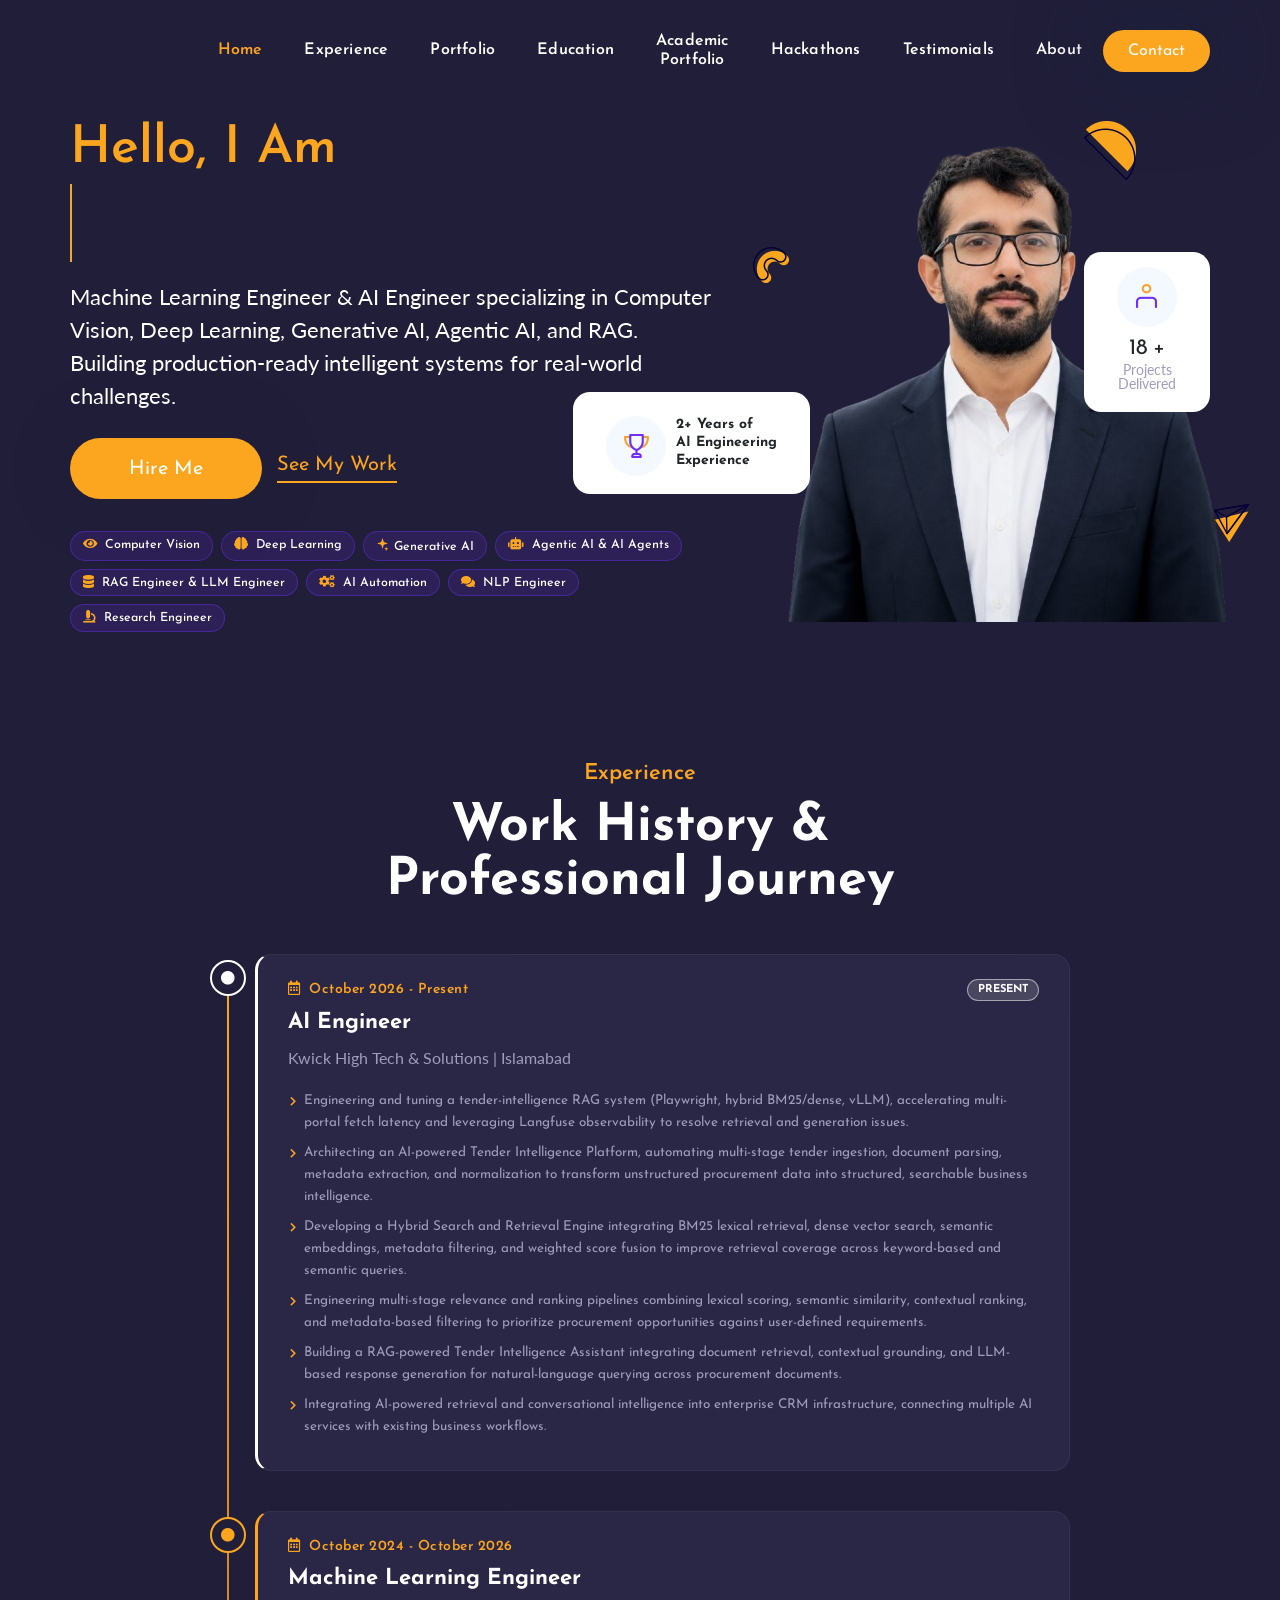
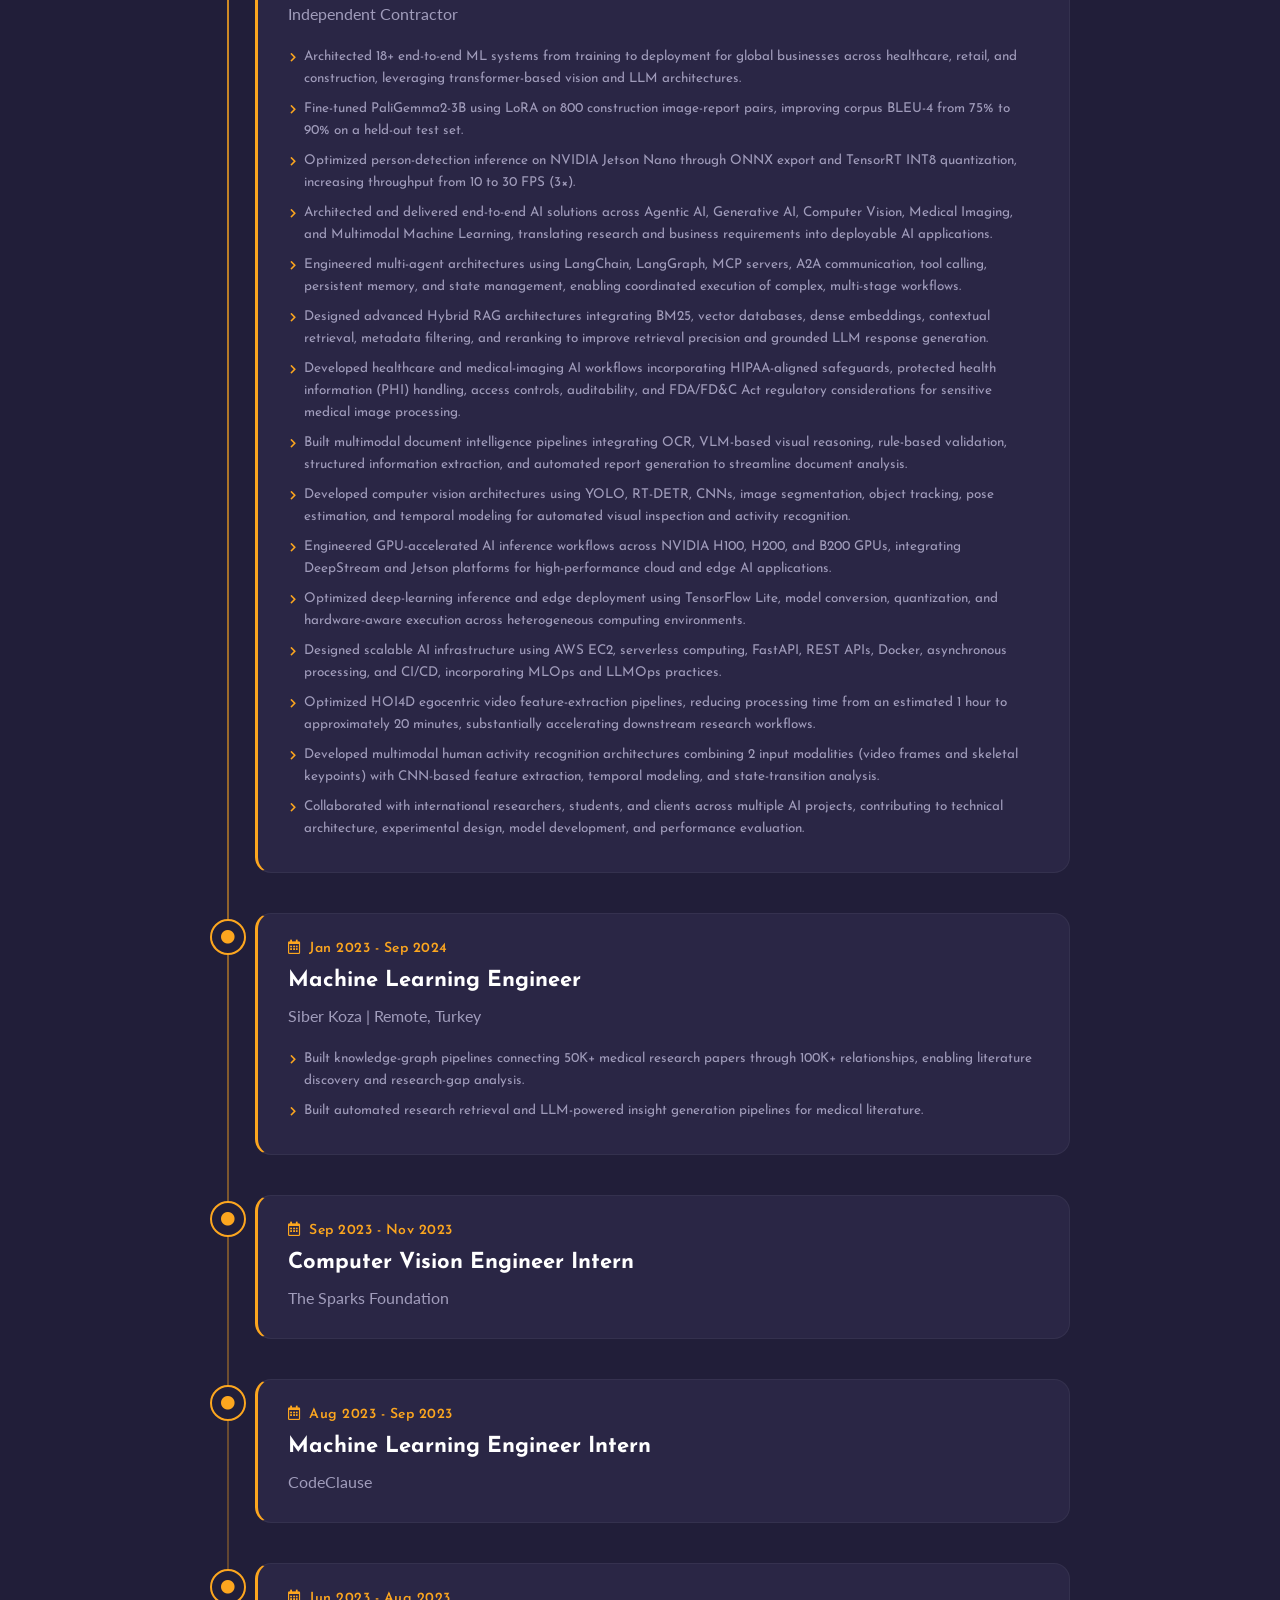
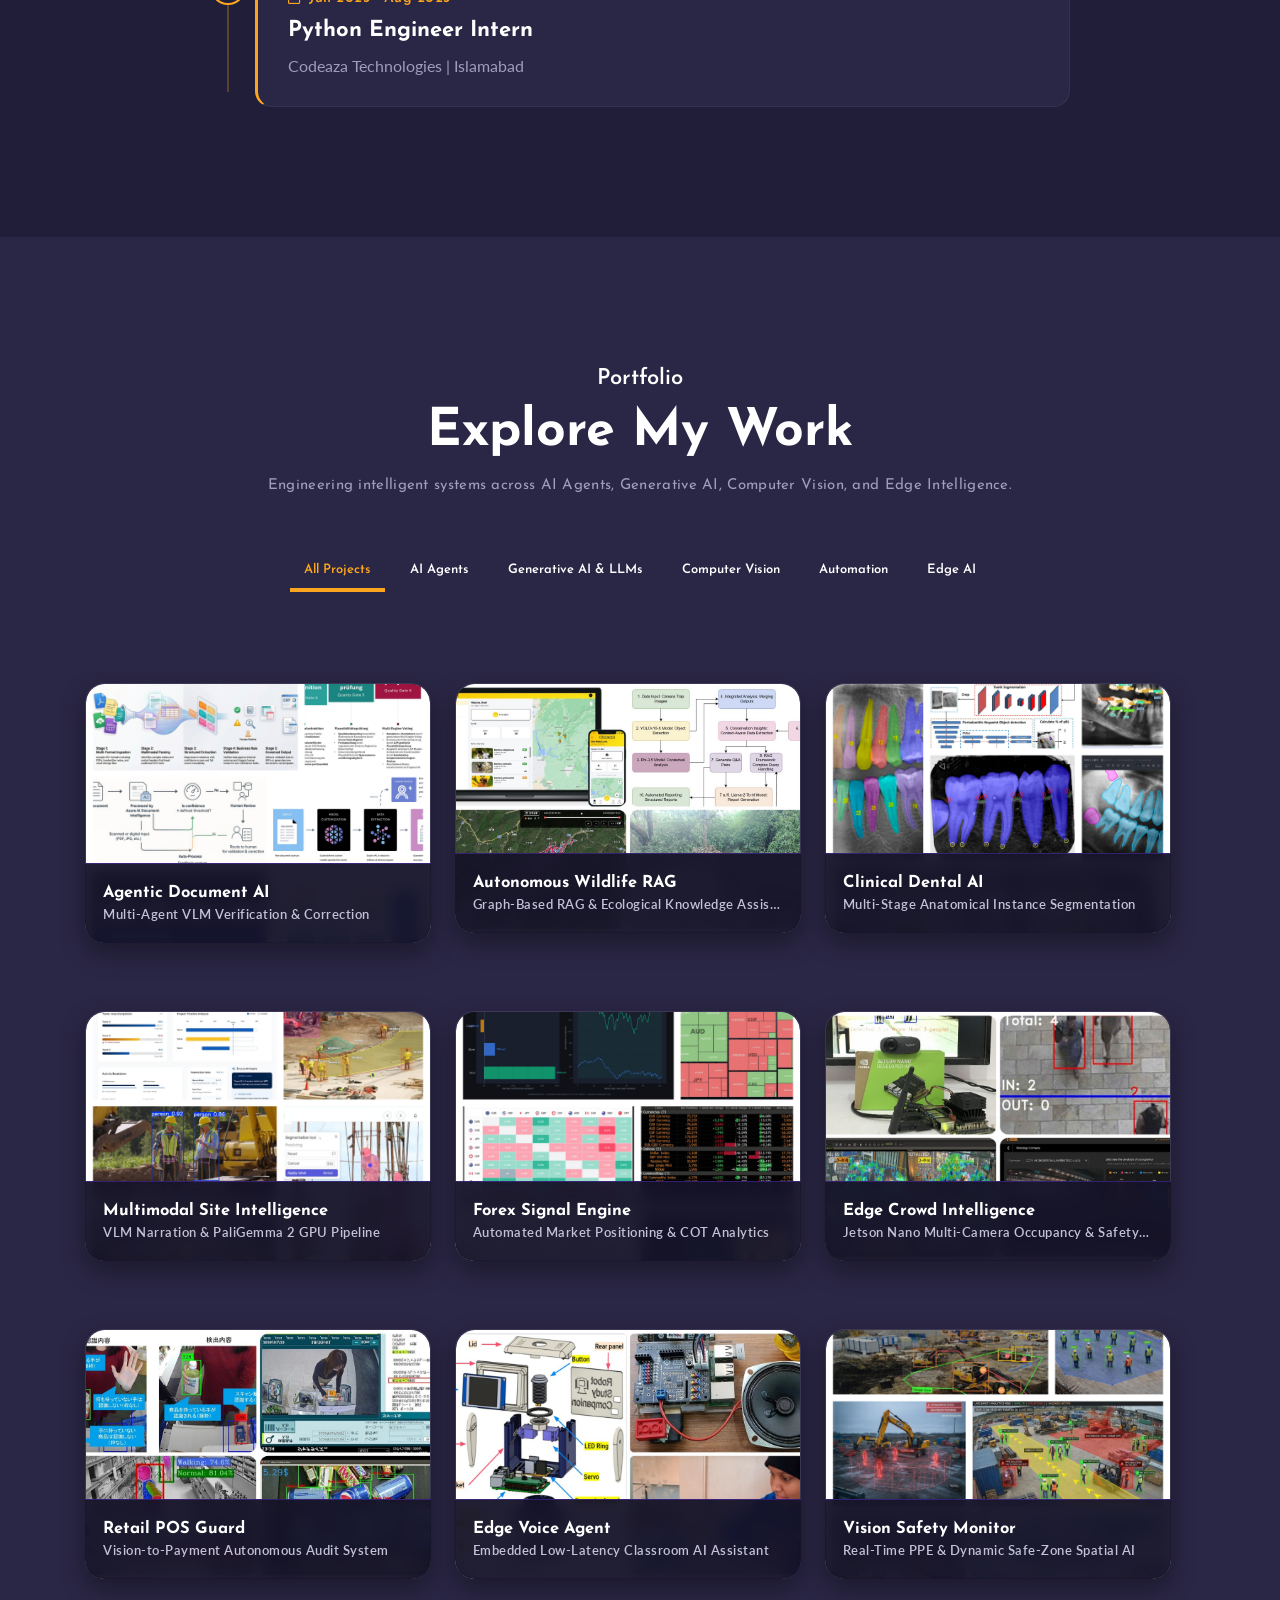
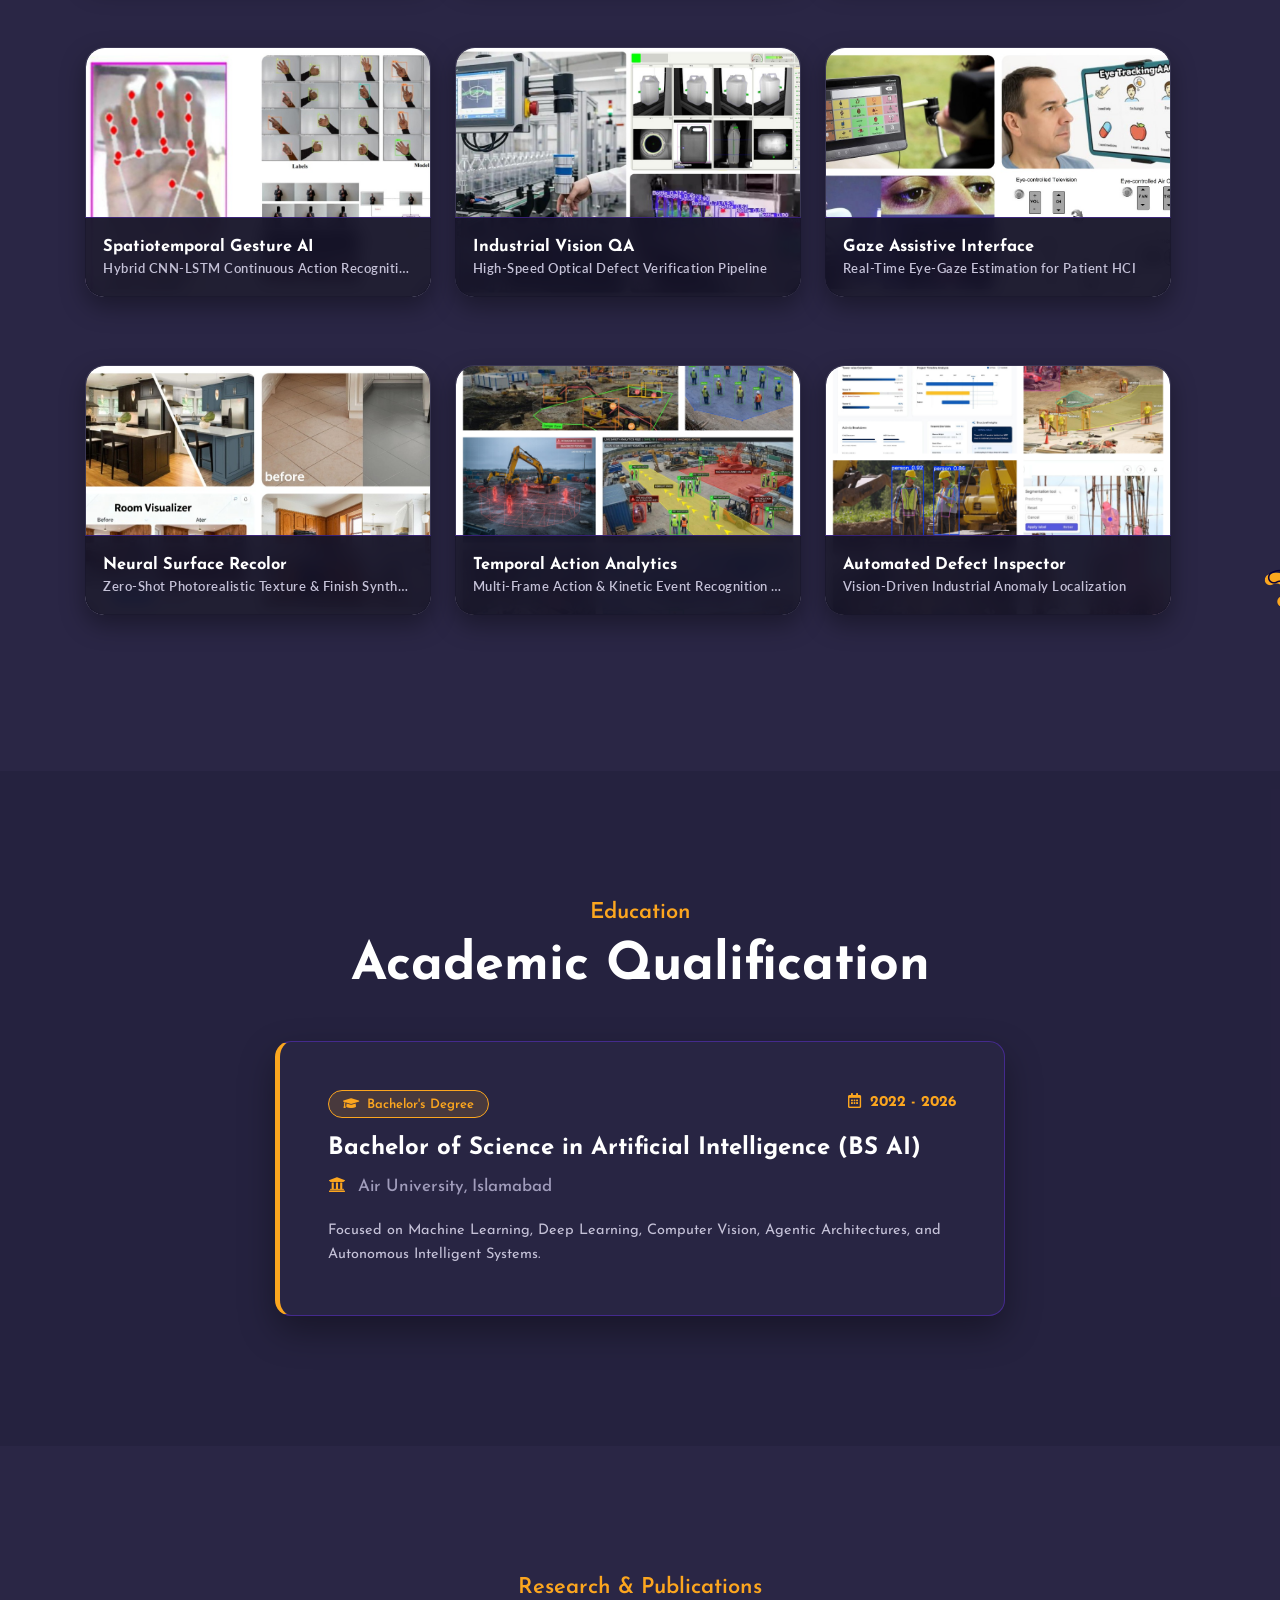
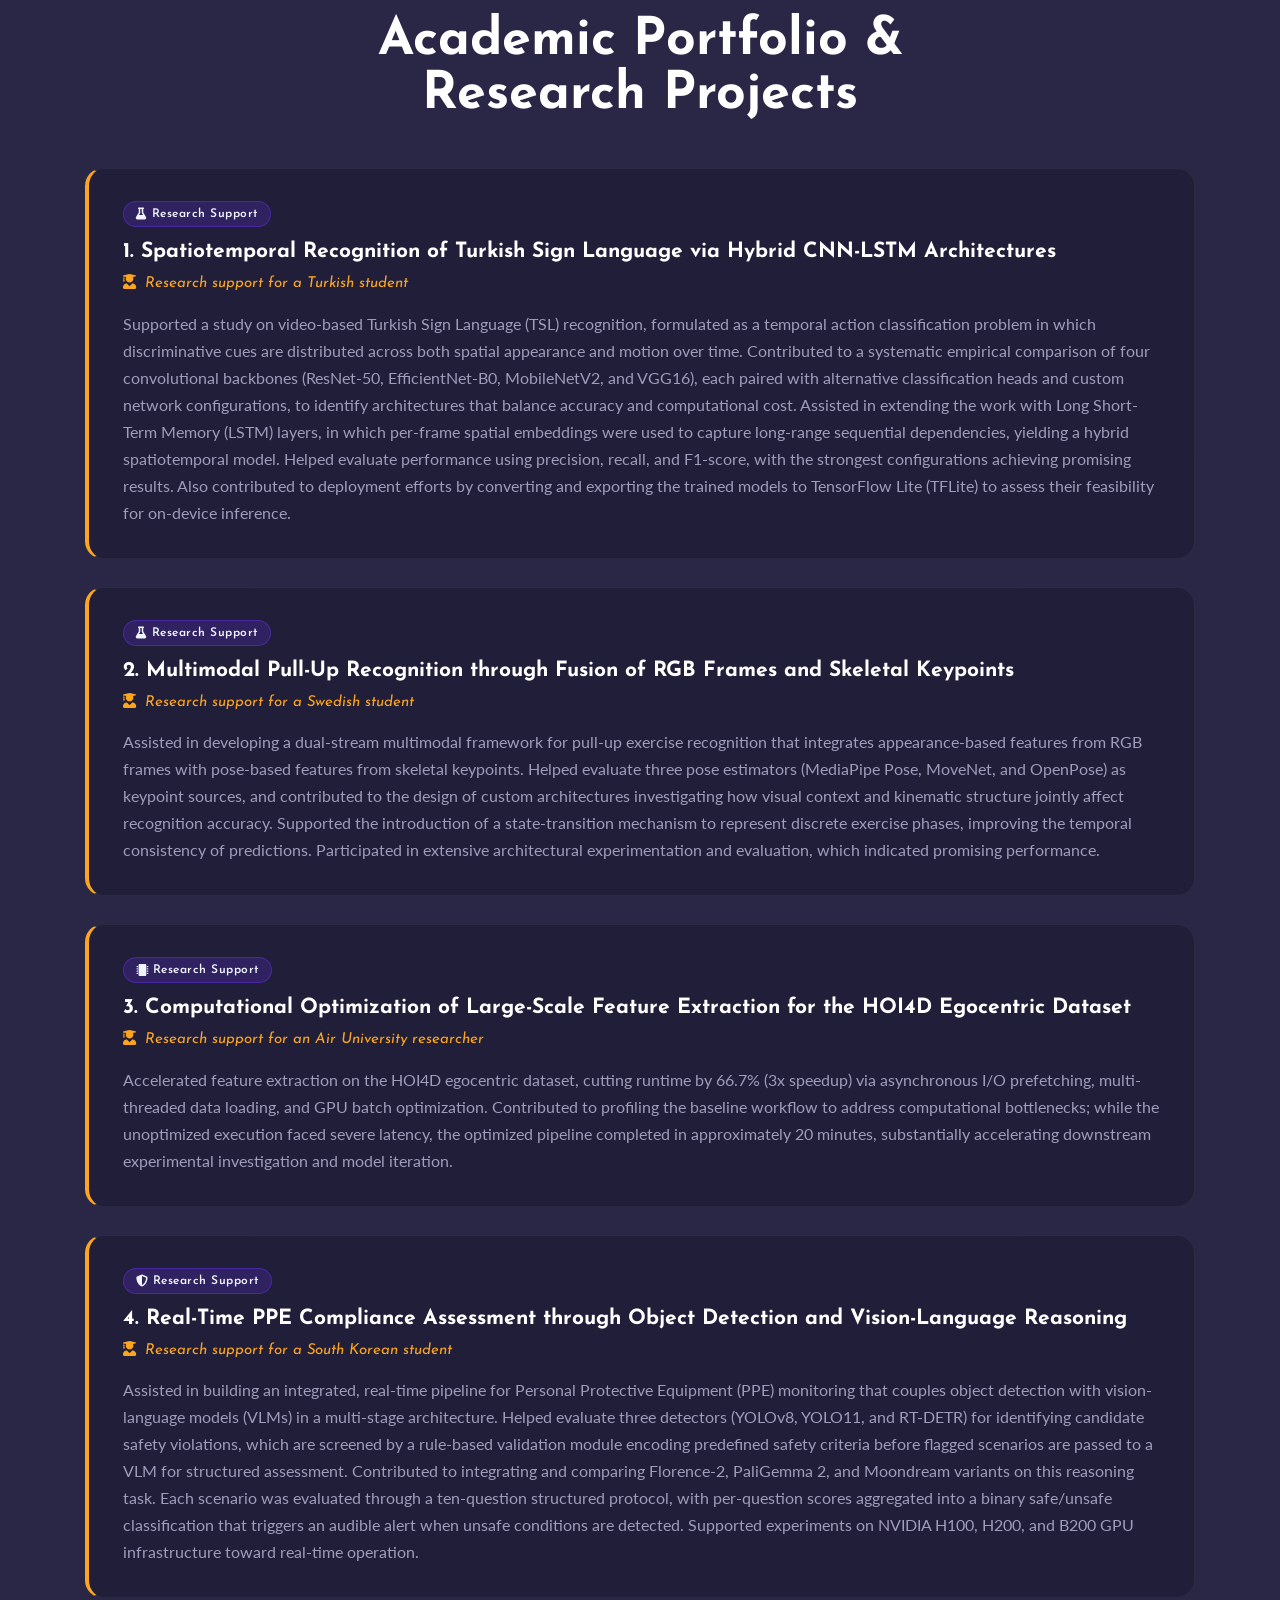
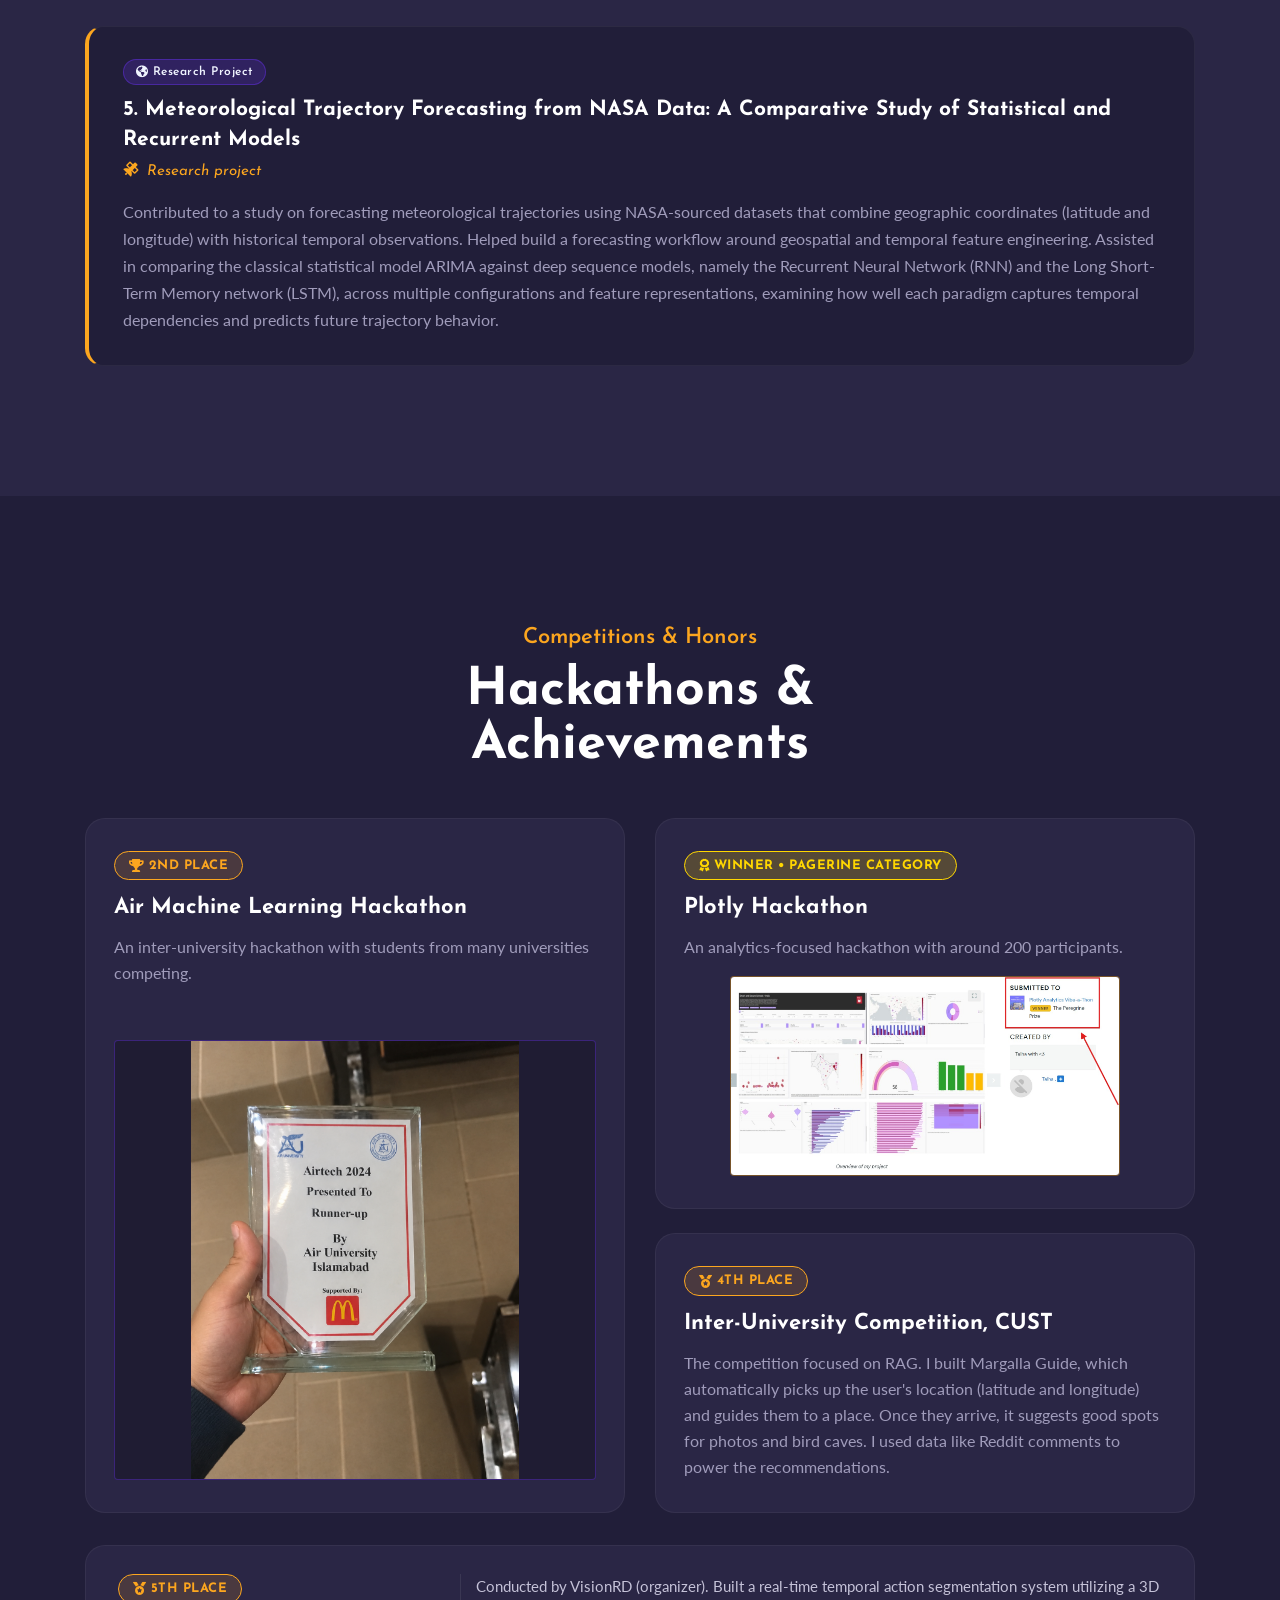
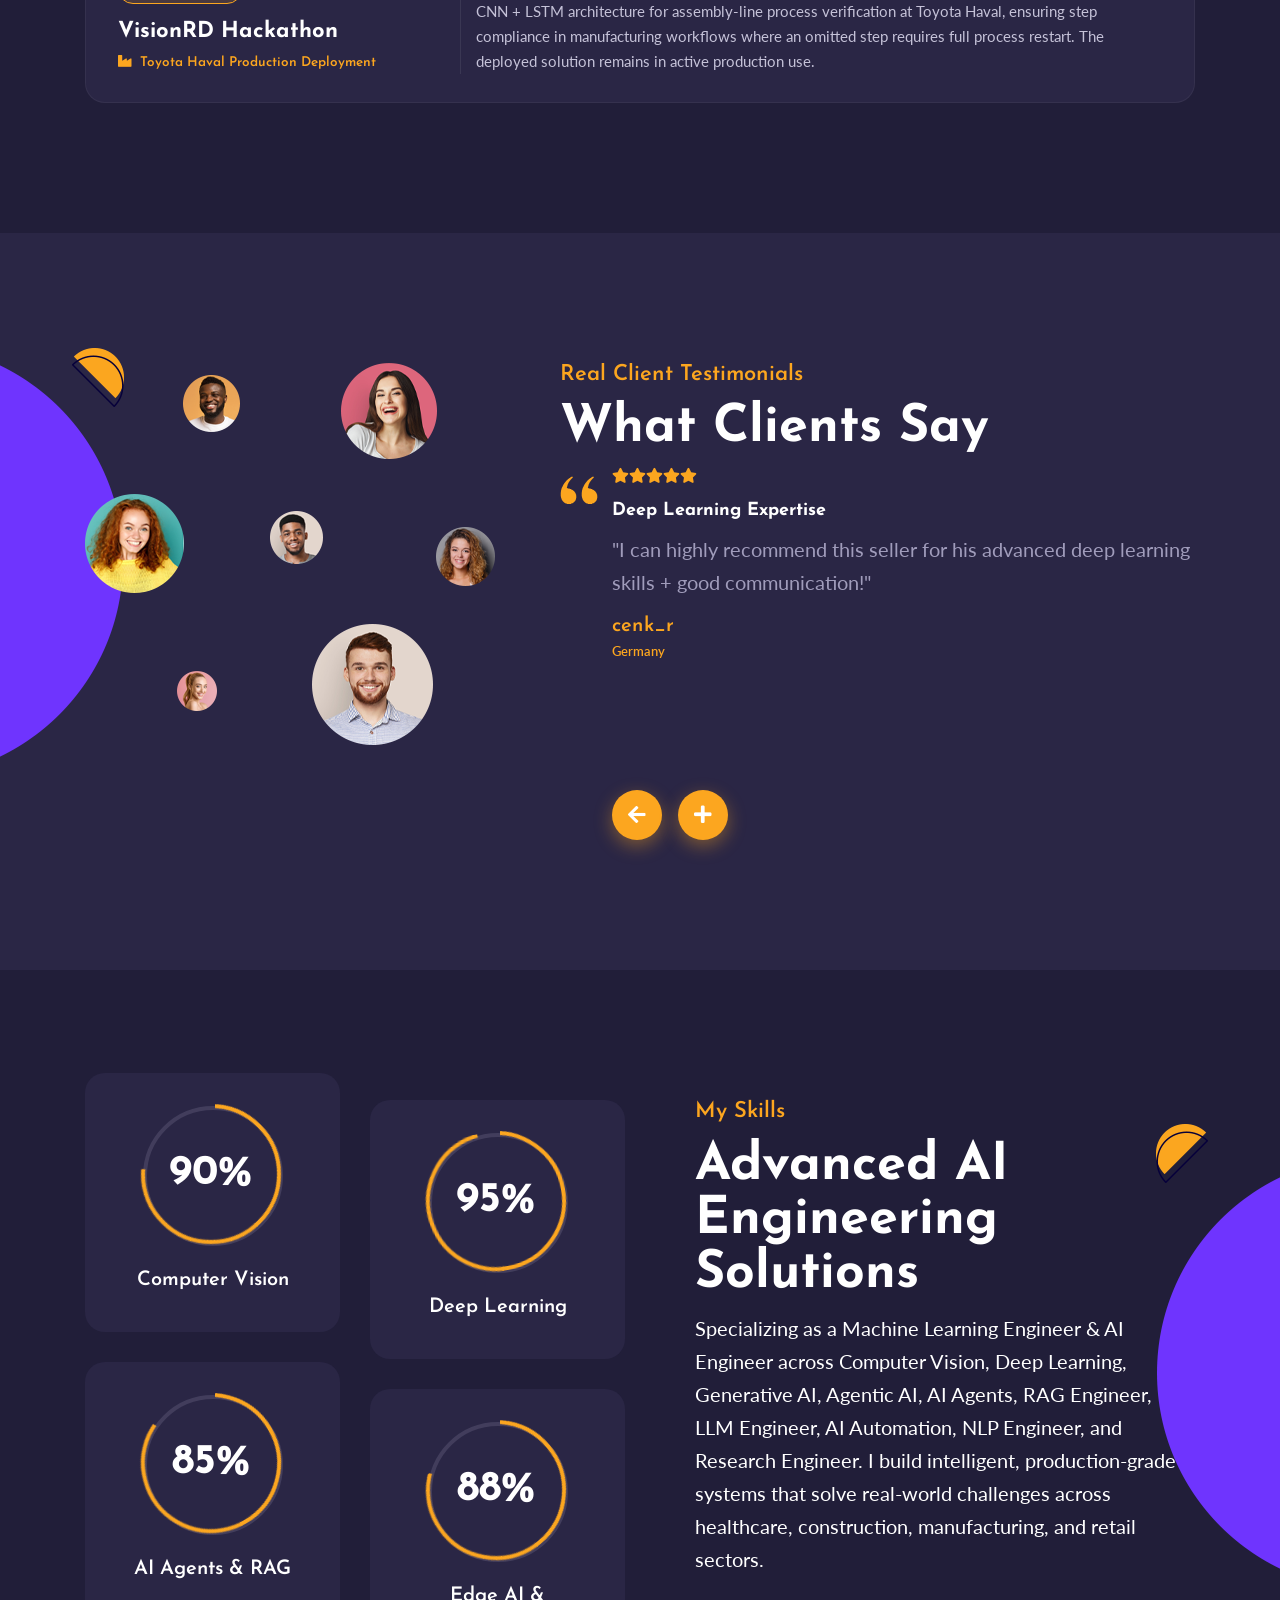
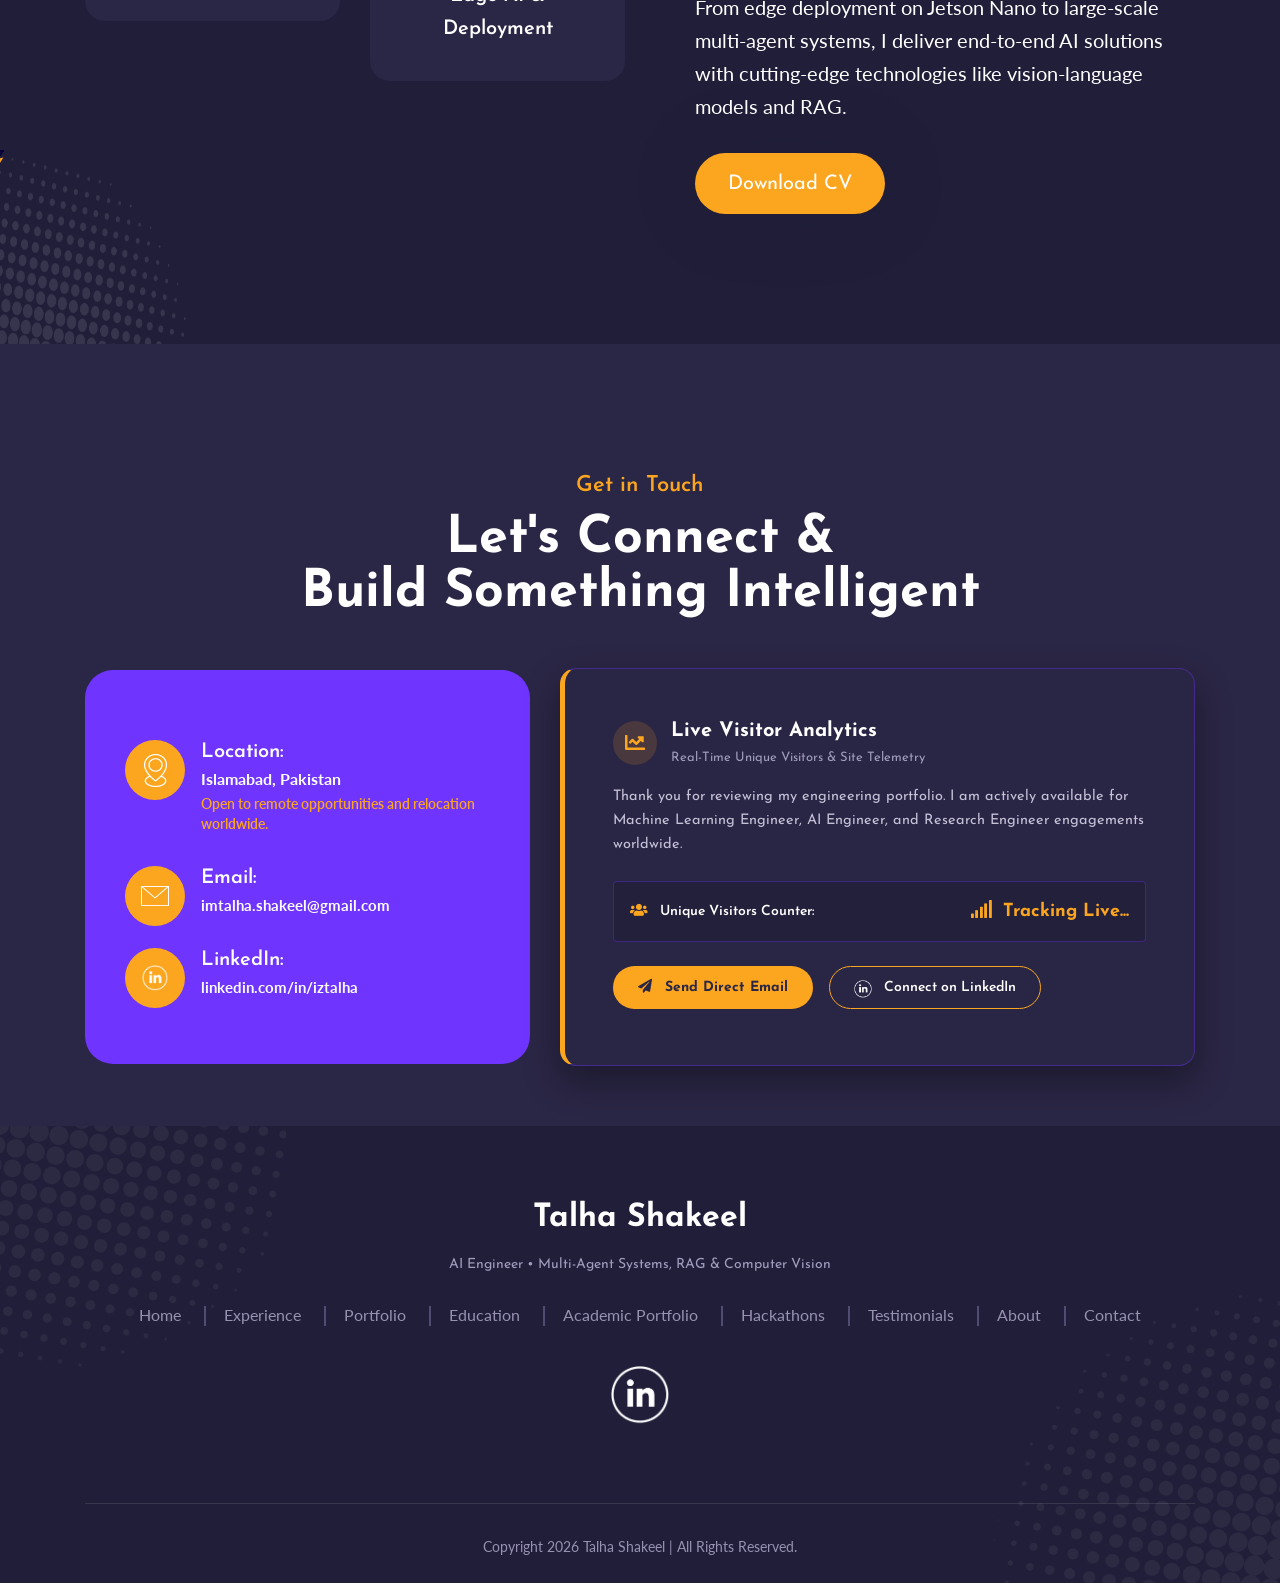
==== commit 00366edb: "Update canonical and social media links in index.html https://cls-talha.github.io/portfolio/ it was " ====
--- a/index.html
+++ b/index.html
@@ -15,17 +15,17 @@
    <meta name="keywords" content="Talha Shakeel, AI Engineer, Machine Learning Engineer, AI Developer, Multi-Agent Systems, LangGraph, RAG, Hybrid RAG, Computer Vision, YOLO, Edge AI, TensorRT, Deep Learning, Generative AI, AI Automation, Python, PyTorch, Islamabad, Pakistan, Talha Computer Vision, Talha Deep Learning, Talha Generative AI, Talha Agentic AI, Talha AI Agents, Talha RAG Engineer, Talha LLM Engineer, Talha AI Automation, Talha NLP Engineer, Talha Research Engineer, Talha Shakeel Computer Vision, Talha Shakeel Deep Learning, Talha Shakeel Generative AI, Talha Shakeel Agentic AI, Talha Shakeel AI Agents, Talha Shakeel RAG Engineer, Talha Shakeel LLM Engineer, Talha Shakeel AI Automation, Talha Shakeel NLP Engineer, Talha Shakeel Research Engineer">
    <meta name="author" content="Talha Shakeel">
    <meta name="robots" content="index, follow">
-   <link rel="canonical" href="https://iztalha.github.io/">
+   <link rel="canonical" href="https://cls-talha.github.io/portfolio/">
 
    <!-- ==========================================
         OPEN GRAPH / FACEBOOK / LINKEDIN
    ========================================== -->
    <meta property="og:type" content="website">
-   <meta property="og:url" content="https://iztalha.github.io/">
+   <meta property="og:url" content="https://cls-talha.github.io/portfolio/">
    <meta property="og:locale" content="en_US">
    <meta property="og:title" content="Talha Shakeel | AI Engineer & Machine Learning Specialist">
    <meta property="og:description" content="Explore Talha Shakeel's AI engineering portfolio, featuring real-world projects in Machine Learning, Multi-Agent Systems, RAG, Computer Vision, Edge AI, and AI Automation.">
-   <meta property="og:image" content="https://iztalha.github.io/assets/image/banner-right-img.png">
+   <meta property="og:image" content="https://cls-talha.github.io/portfolio/assets/image/banner-right-img.png">
    <meta property="og:image:alt" content="Talha Shakeel - AI Engineer and Machine Learning Specialist">
    <meta property="og:site_name" content="Talha Shakeel Portfolio">
 
@@ -33,10 +33,10 @@
         TWITTER / X
    ========================================== -->
    <meta name="twitter:card" content="summary_large_image">
-   <meta name="twitter:url" content="https://iztalha.github.io/">
+   <meta name="twitter:url" content="https://cls-talha.github.io/portfolio/">
    <meta name="twitter:title" content="Talha Shakeel | AI Engineer & Machine Learning Specialist">
    <meta name="twitter:description" content="Discover real-world AI engineering projects in Machine Learning, Multi-Agent Systems, Computer Vision, RAG, and AI Automation by Talha Shakeel.">
-   <meta name="twitter:image" content="https://iztalha.github.io/assets/image/banner-right-img.png">
+   <meta name="twitter:image" content="https://cls-talha.github.io/portfolio/assets/image/banner-right-img.png">
    <meta name="twitter:image:alt" content="Talha Shakeel - AI Engineer">
 
    <!-- ==========================================
@@ -47,8 +47,8 @@
      "@context": "https://schema.org",
      "@type": "Person",
      "name": "Talha Shakeel",
-     "url": "https://iztalha.github.io/",
-     "image": "https://iztalha.github.io/assets/image/banner-right-img.png",
+     "url": "https://cls-talha.github.io/portfolio/",
+     "image": "https://cls-talha.github.io/portfolio/assets/image/banner-right-img.png",
      "jobTitle": "AI Engineer",
      "description": "AI Engineer specializing in Machine Learning, Multi-Agent Systems, Computer Vision, Retrieval-Augmented Generation, and AI Automation.",
      "sameAs": [
@@ -2323,4 +2323,4 @@
       <div class="cursor"></div>
    <div class="cursor2"></div>
 </body>
-</html>+</html>
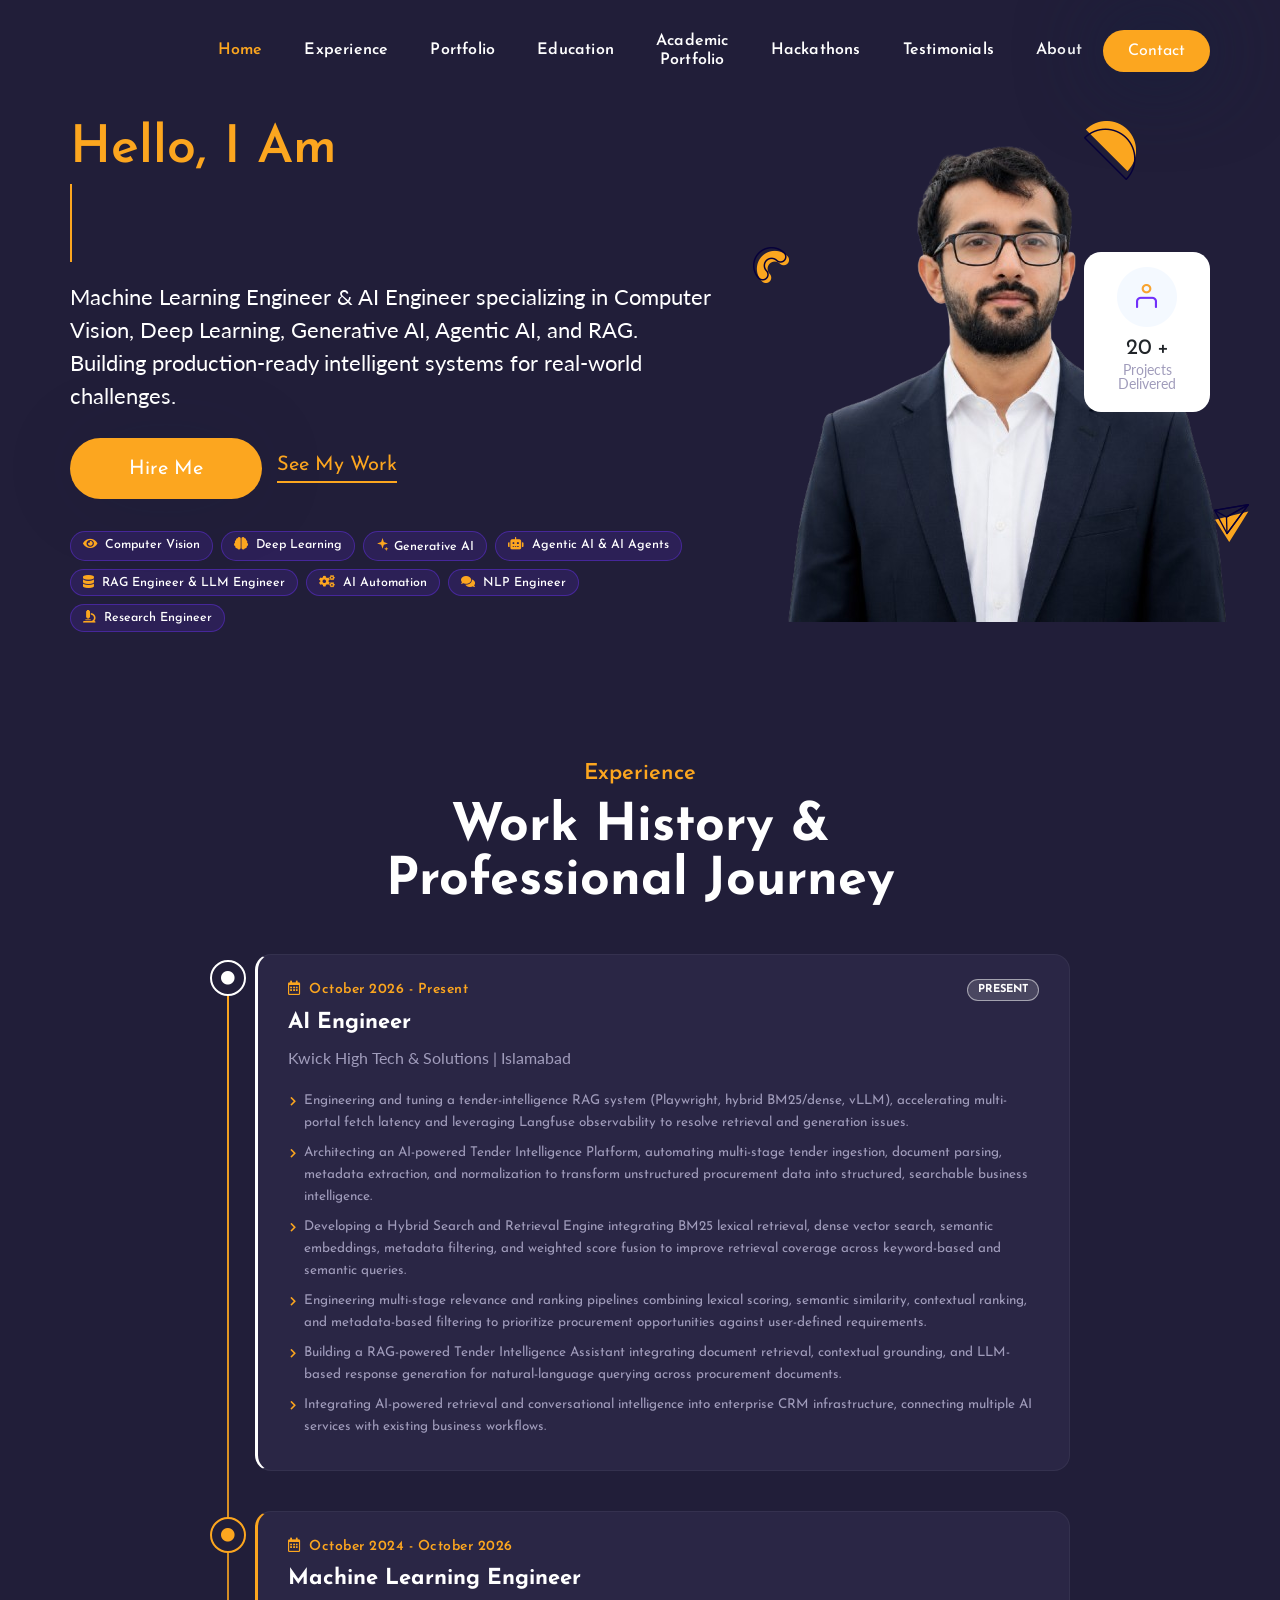
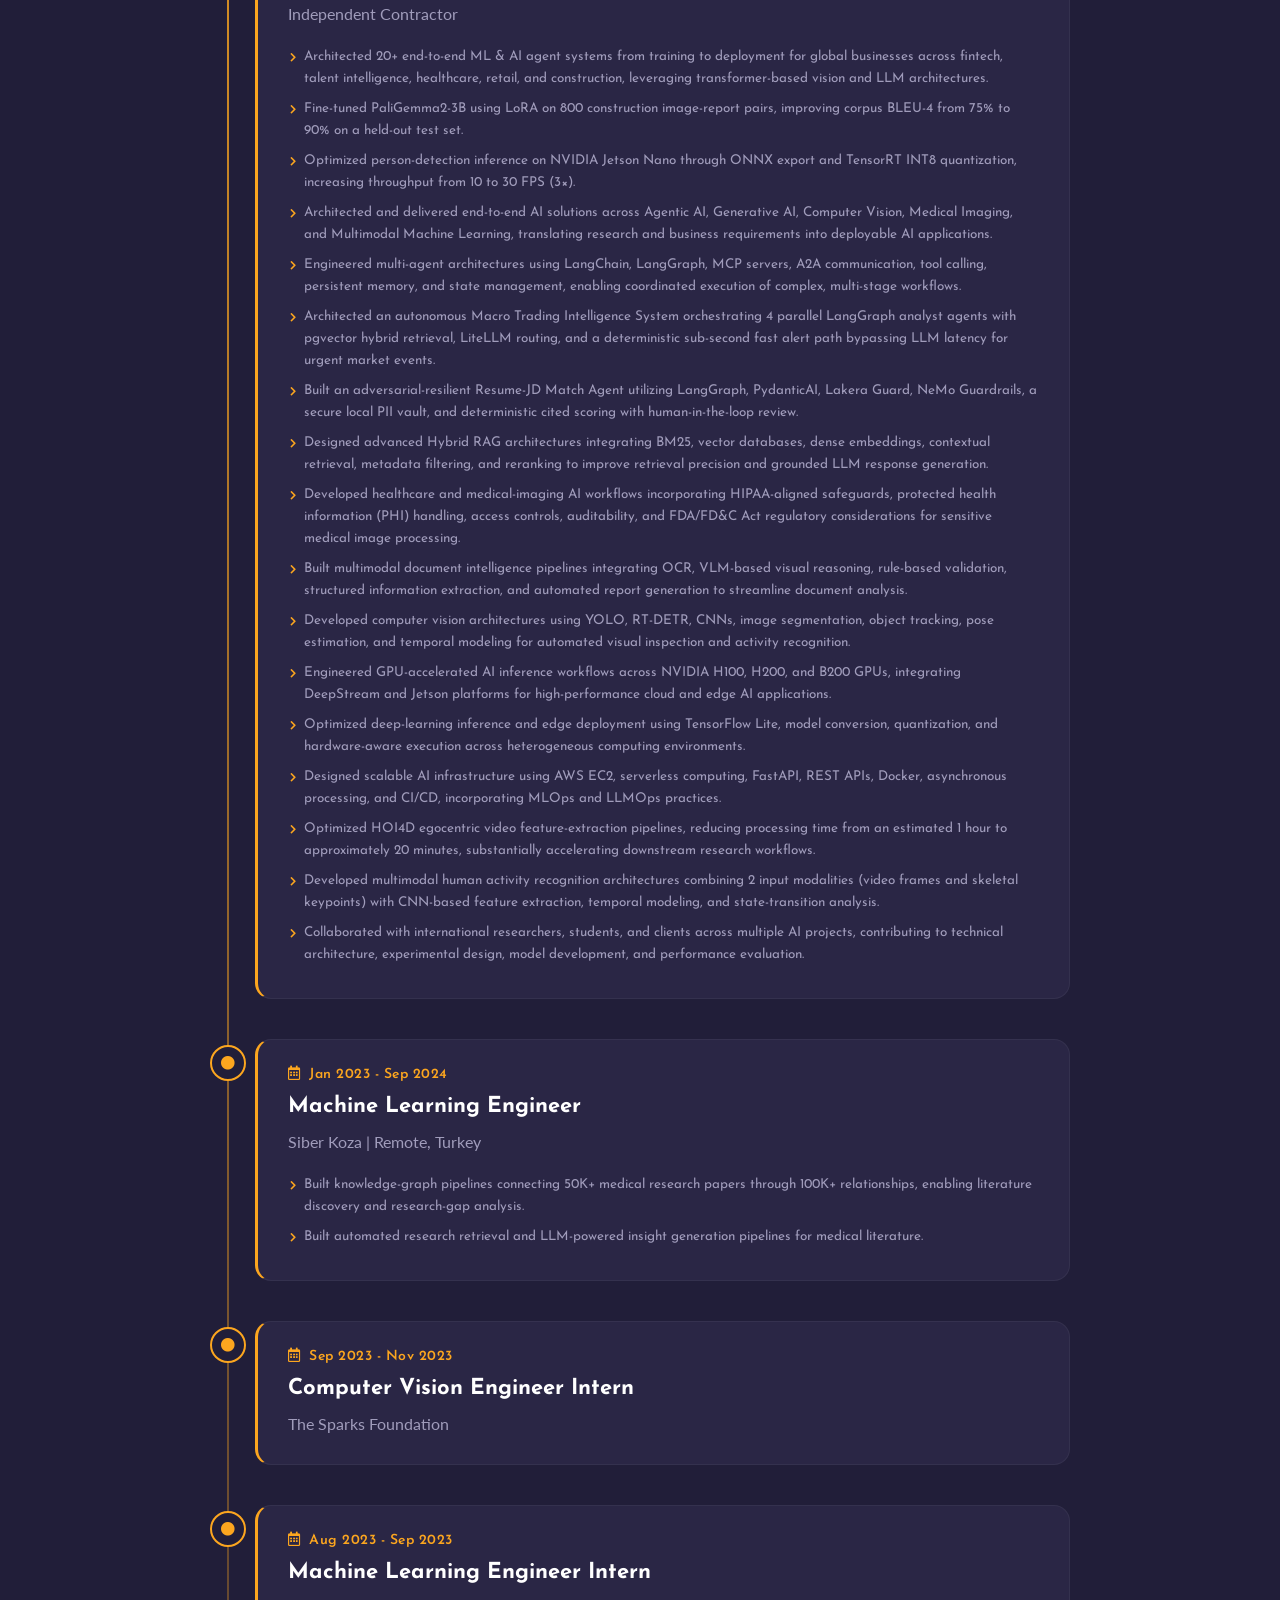
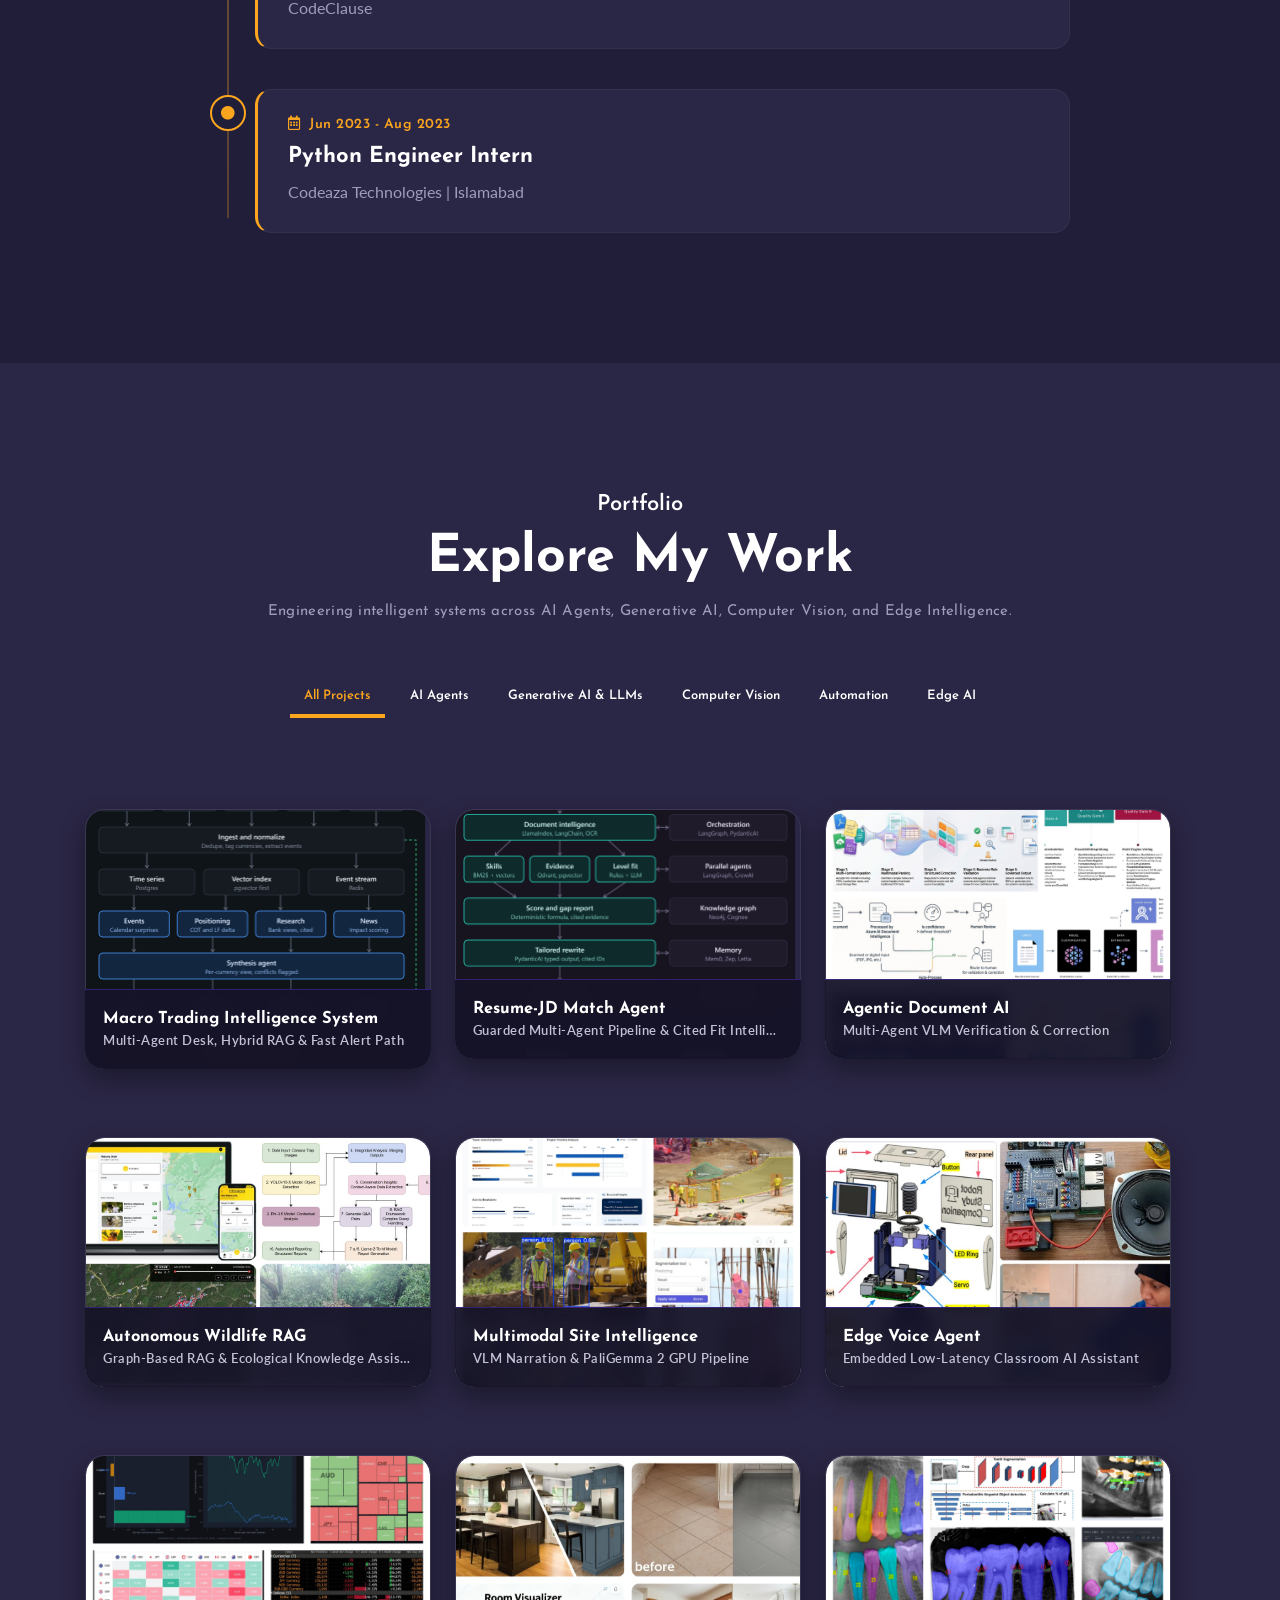
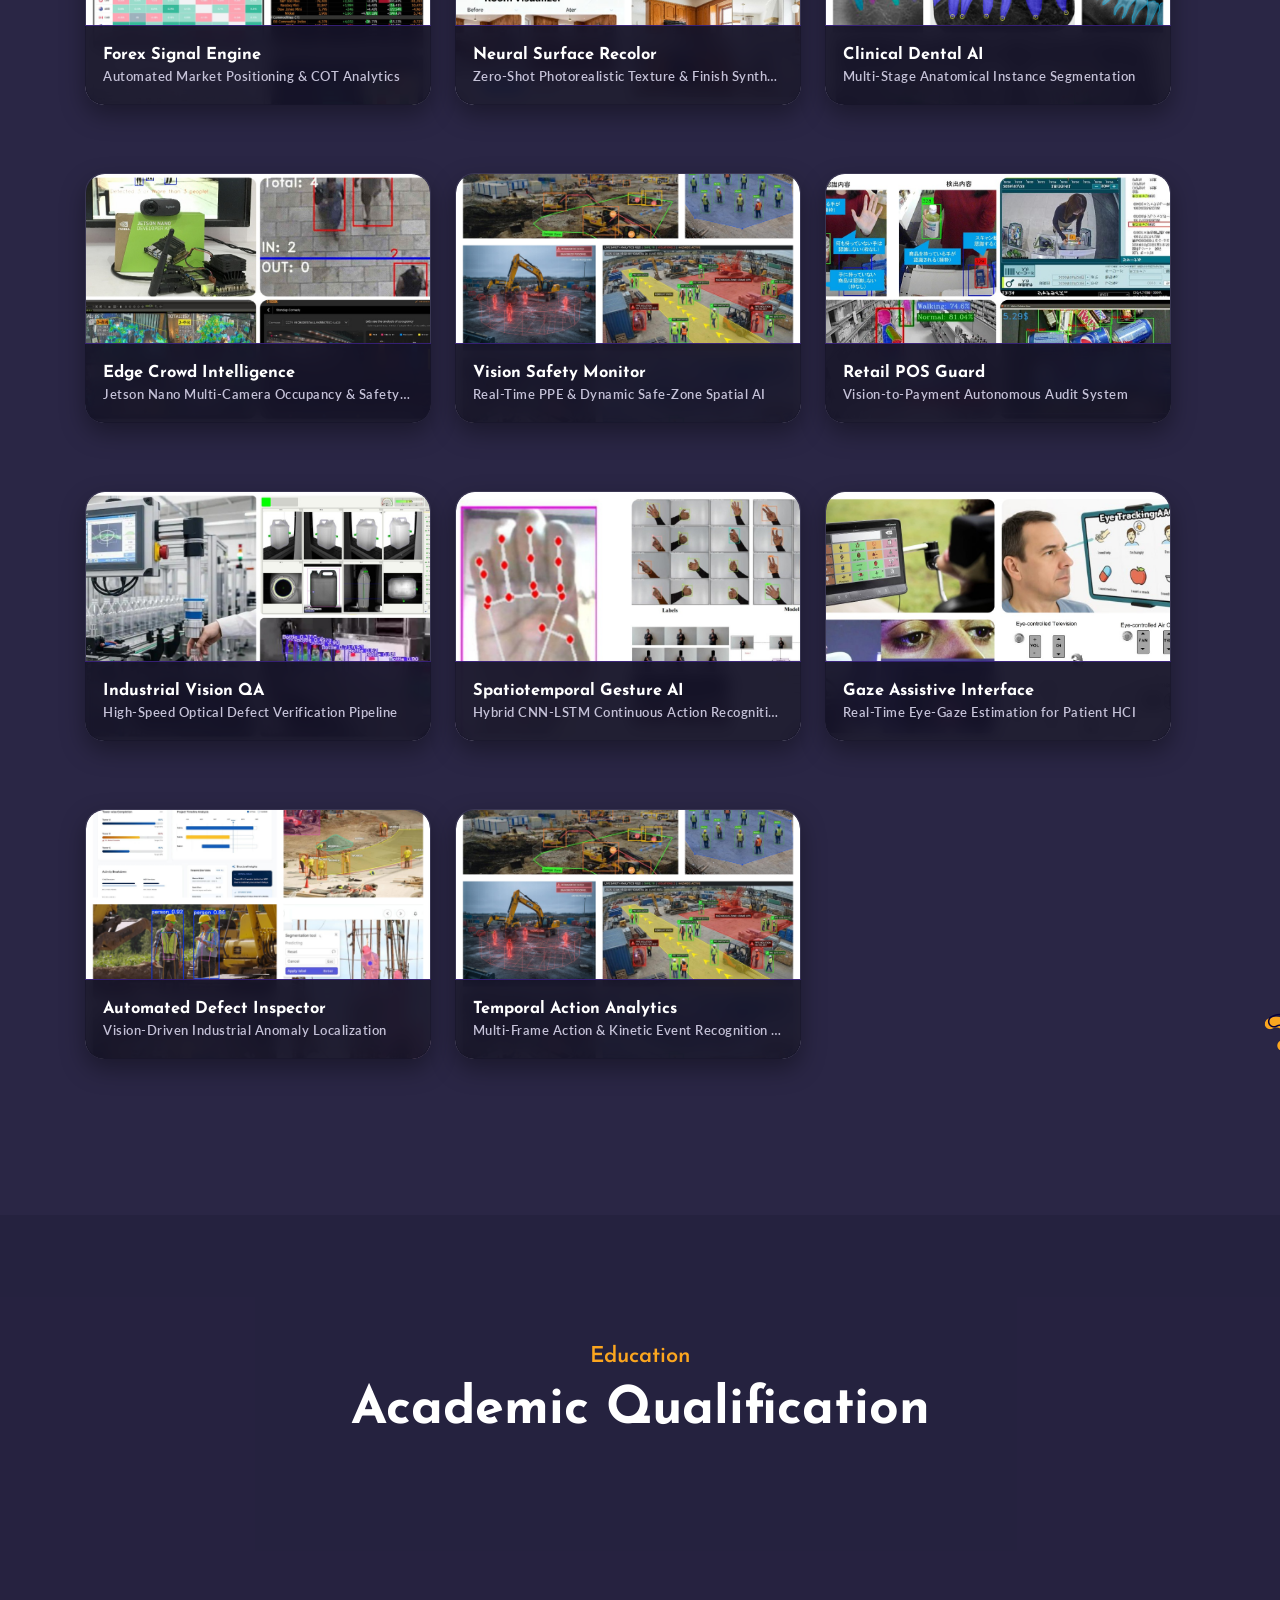
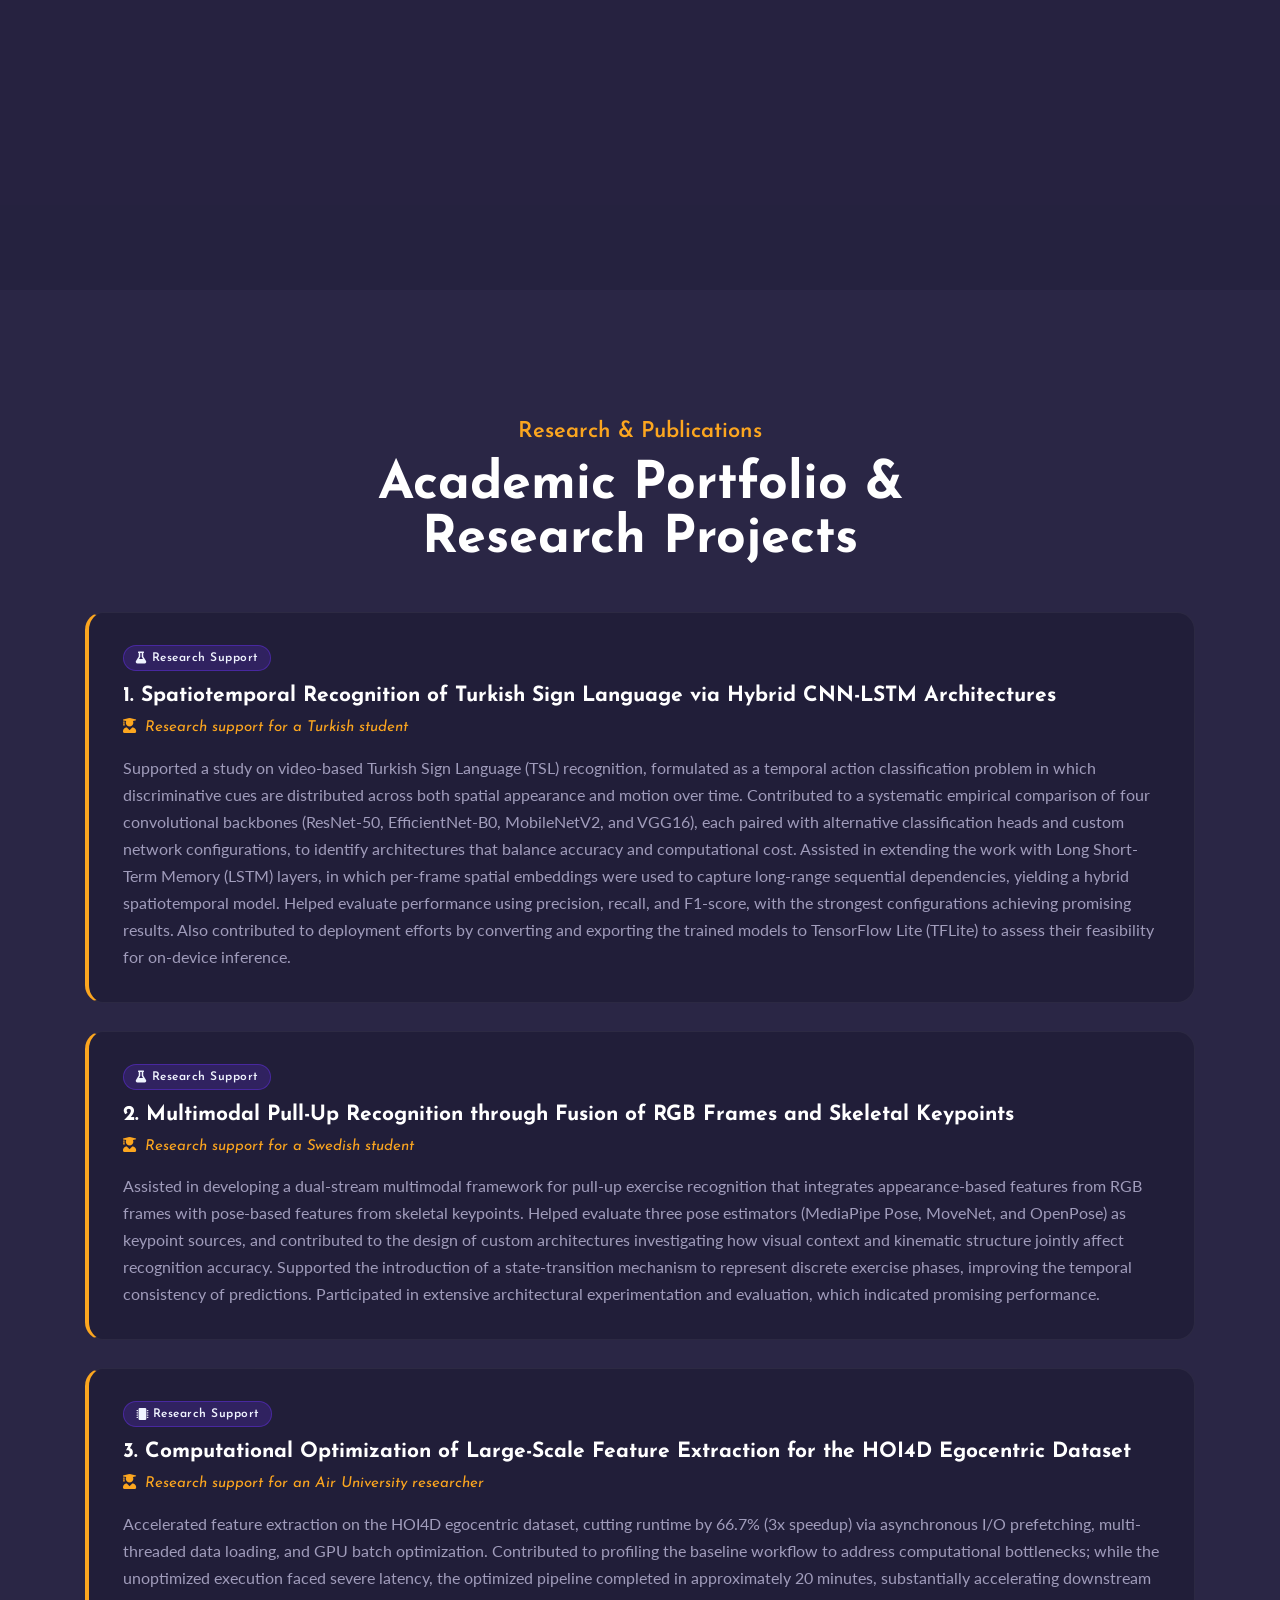
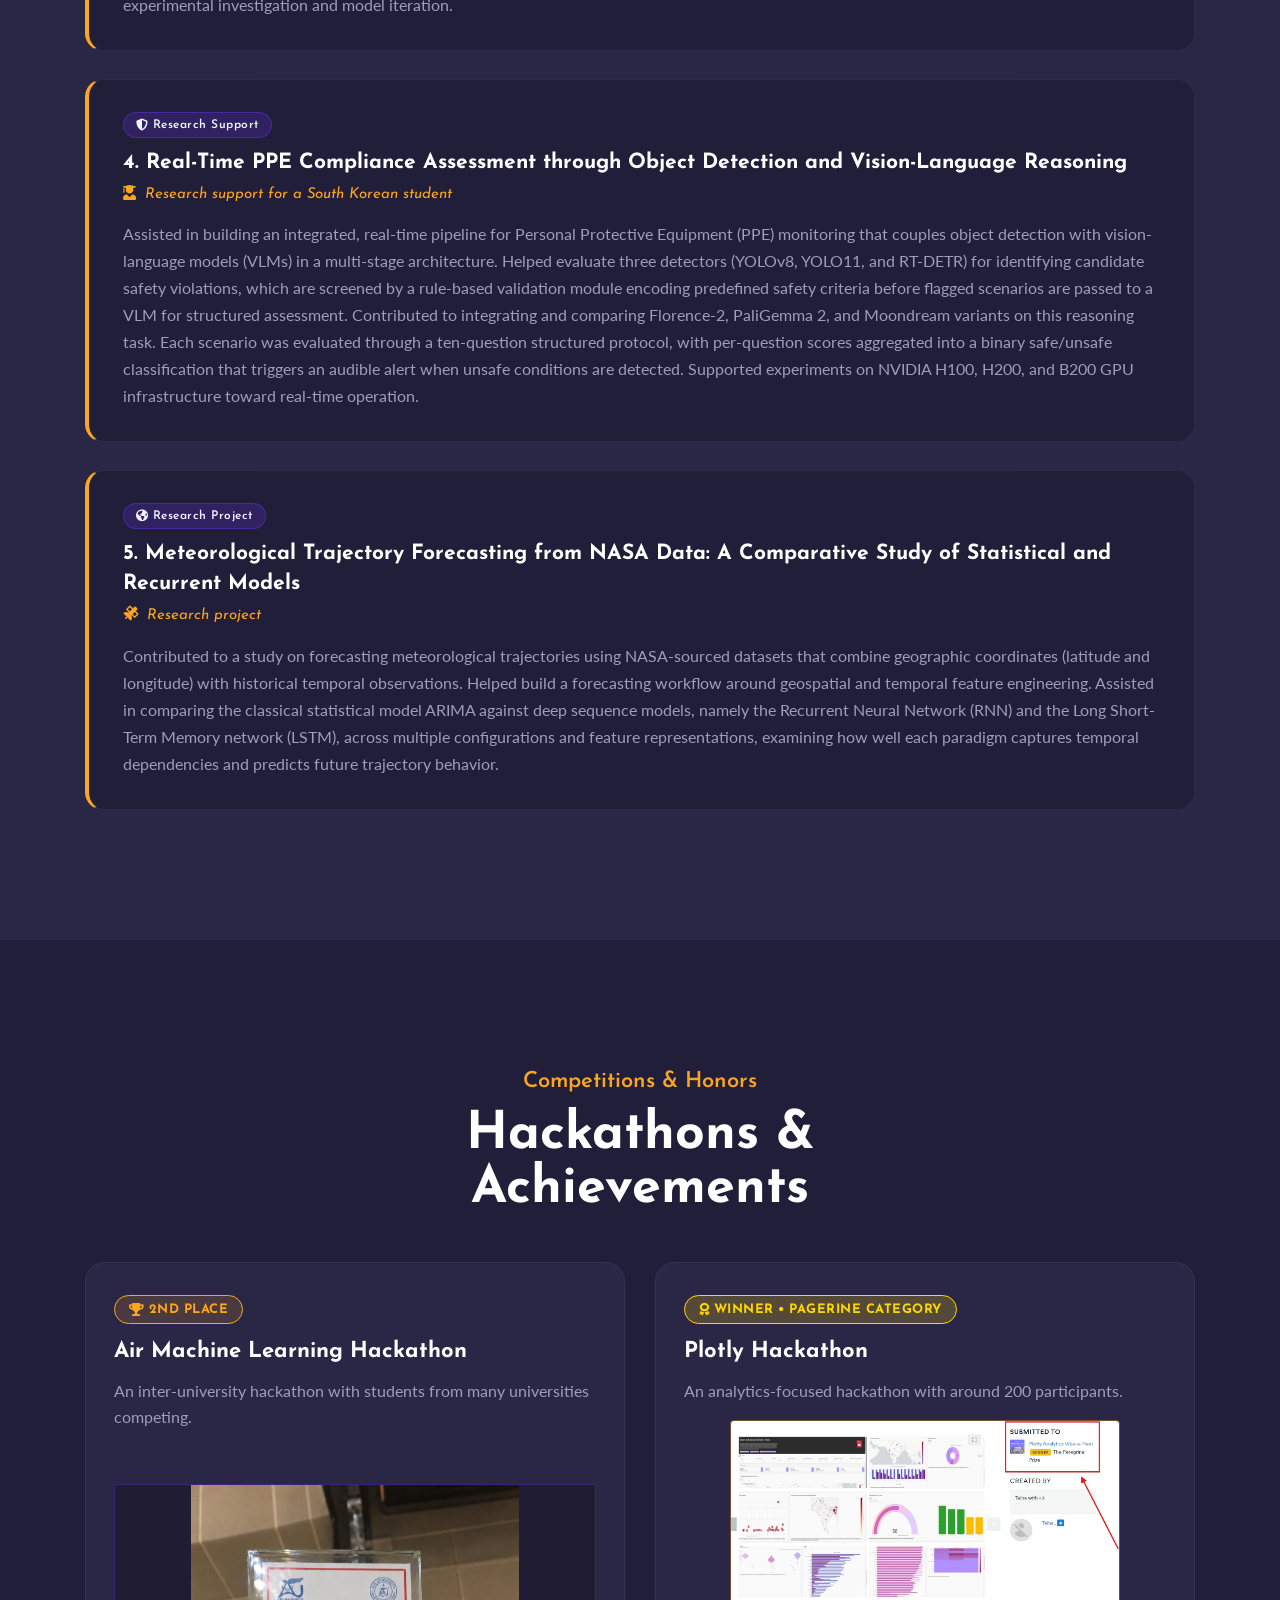
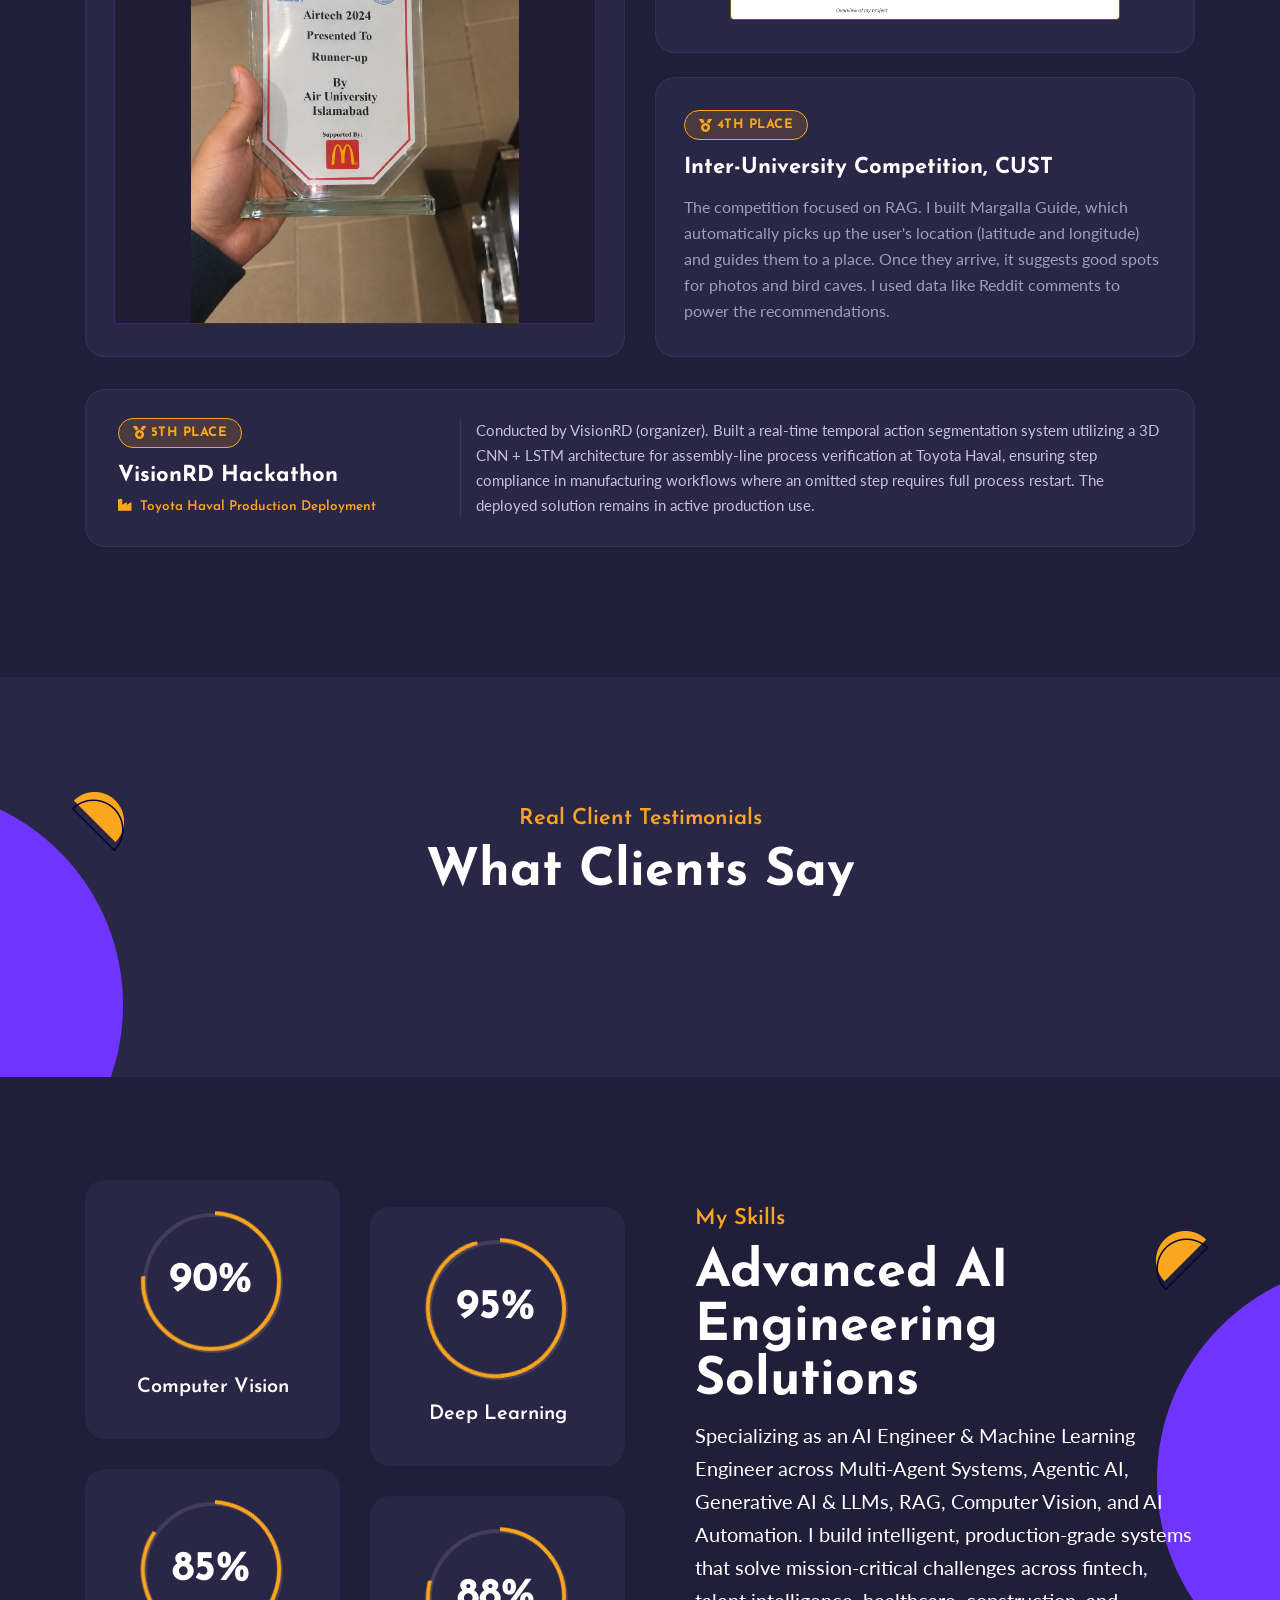
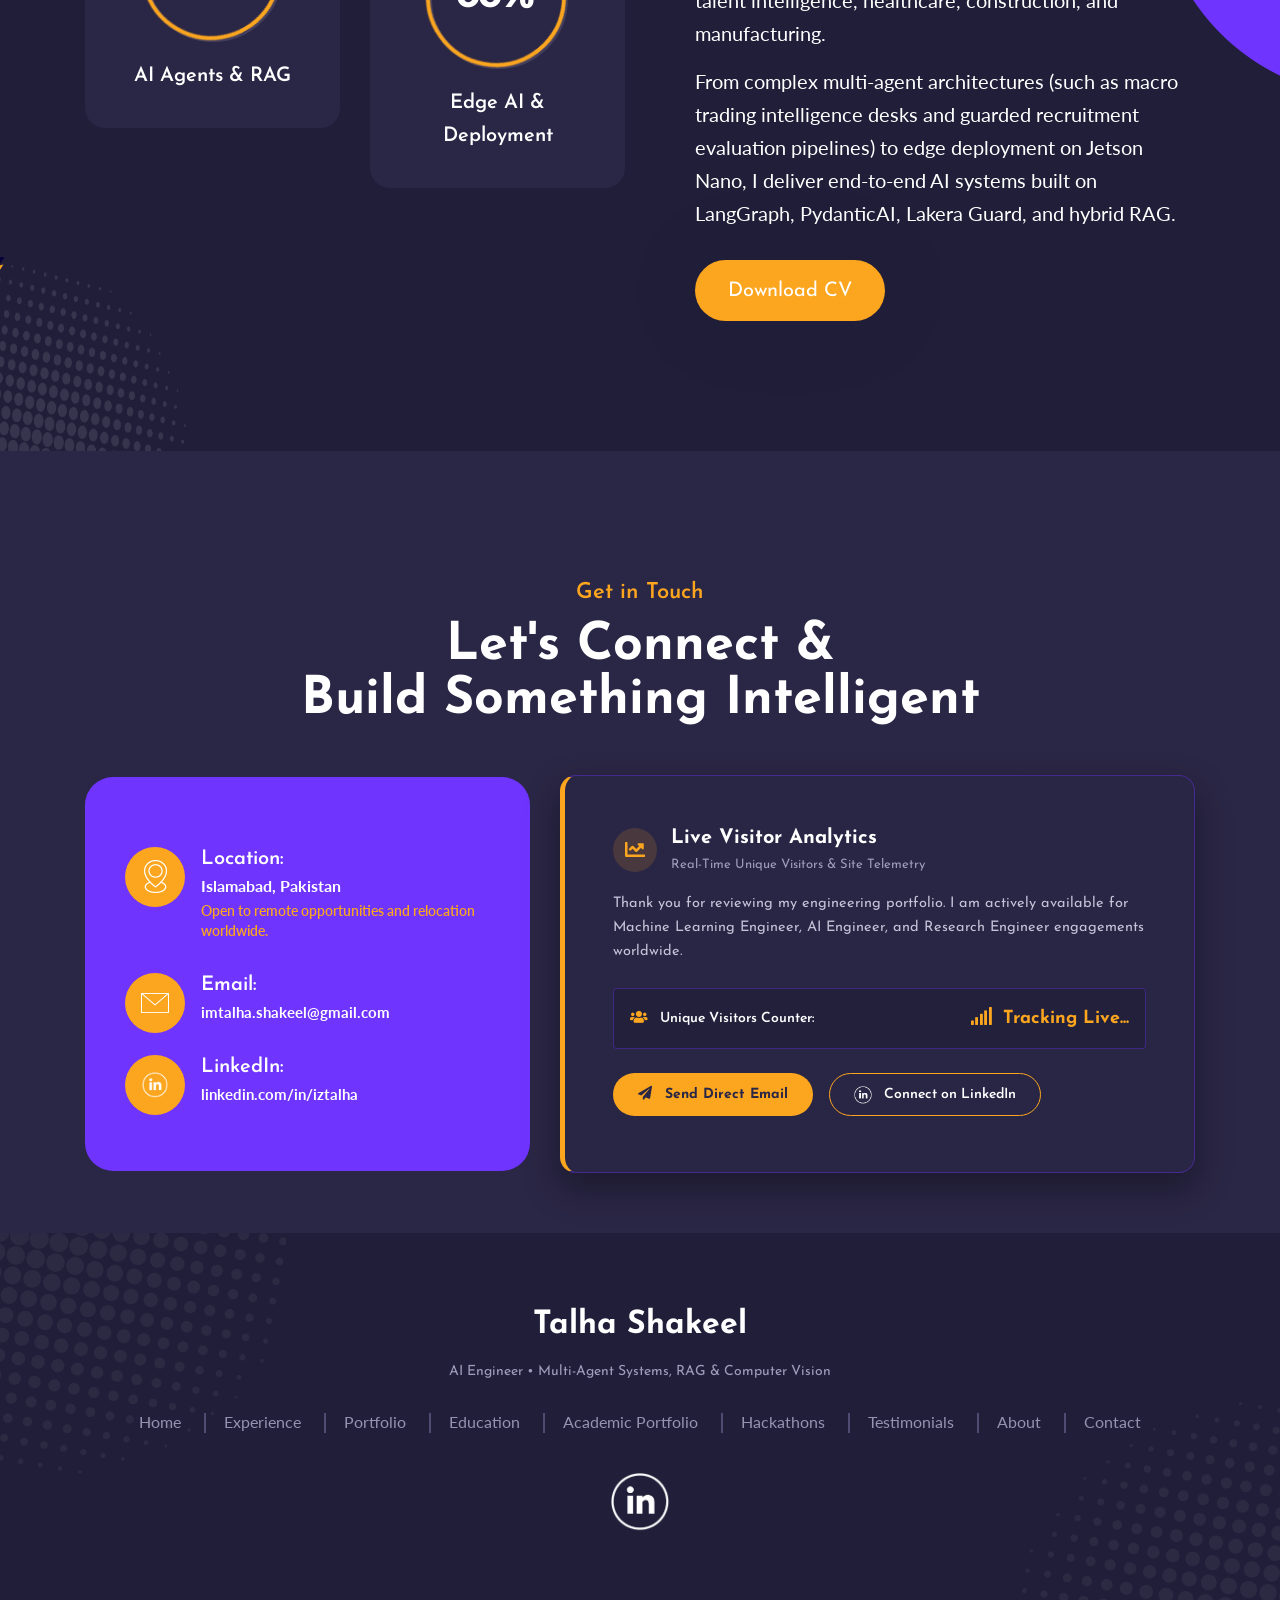
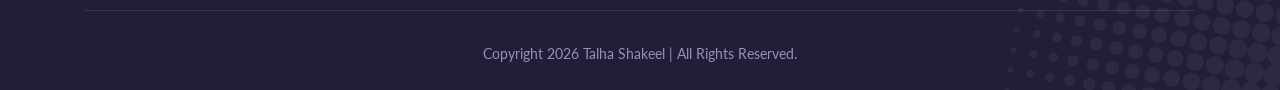
==== commit 445a1630: "added 2 new projects and review cards" ====
--- a/index.html
+++ b/index.html
@@ -11,8 +11,8 @@
    <title>Talha Shakeel | AI Engineer & Machine Learning Specialist</title>
 
    <meta name="title" content="Talha Shakeel | AI Engineer & Machine Learning Specialist">
-   <meta name="description" content="Portfolio of Talha Shakeel, an AI Engineer specializing in Machine Learning, Multi-Agent AI Systems, RAG, Computer Vision, Edge AI, and AI Automation. Explore real-world projects, research, and client case studies.">
-   <meta name="keywords" content="Talha Shakeel, AI Engineer, Machine Learning Engineer, AI Developer, Multi-Agent Systems, LangGraph, RAG, Hybrid RAG, Computer Vision, YOLO, Edge AI, TensorRT, Deep Learning, Generative AI, AI Automation, Python, PyTorch, Islamabad, Pakistan, Talha Computer Vision, Talha Deep Learning, Talha Generative AI, Talha Agentic AI, Talha AI Agents, Talha RAG Engineer, Talha LLM Engineer, Talha AI Automation, Talha NLP Engineer, Talha Research Engineer, Talha Shakeel Computer Vision, Talha Shakeel Deep Learning, Talha Shakeel Generative AI, Talha Shakeel Agentic AI, Talha Shakeel AI Agents, Talha Shakeel RAG Engineer, Talha Shakeel LLM Engineer, Talha Shakeel AI Automation, Talha Shakeel NLP Engineer, Talha Shakeel Research Engineer">
+   <meta name="description" content="Portfolio of Talha Shakeel, an AI Engineer specializing in Multi-Agent AI Systems, LLM Engineering, RAG, Machine Learning, Computer Vision, and AI Automation. Explore real-world projects, research, and client case studies.">
+   <meta name="keywords" content="Talha Shakeel, AI Engineer, Machine Learning Engineer, AI Developer, Multi-Agent Systems, LangGraph, PydanticAI, RAG, Hybrid RAG, Computer Vision, YOLO, Edge AI, TensorRT, Deep Learning, Generative AI, AI Automation, Python, PyTorch, Islamabad, Pakistan, Talha Computer Vision, Talha Deep Learning, Talha Generative AI, Talha Agentic AI, Talha AI Agents, Talha RAG Engineer, Talha LLM Engineer, Talha AI Automation, Talha NLP Engineer, Talha Research Engineer, Talha Shakeel Computer Vision, Talha Shakeel Deep Learning, Talha Shakeel Generative AI, Talha Shakeel Agentic AI, Talha Shakeel AI Agents, Talha Shakeel RAG Engineer, Talha Shakeel LLM Engineer, Talha Shakeel AI Automation, Talha Shakeel NLP Engineer, Talha Shakeel Research Engineer">
    <meta name="author" content="Talha Shakeel">
    <meta name="robots" content="index, follow">
    <link rel="canonical" href="https://cls-talha.github.io/portfolio/">
@@ -24,7 +24,7 @@
    <meta property="og:url" content="https://cls-talha.github.io/portfolio/">
    <meta property="og:locale" content="en_US">
    <meta property="og:title" content="Talha Shakeel | AI Engineer & Machine Learning Specialist">
-   <meta property="og:description" content="Explore Talha Shakeel's AI engineering portfolio, featuring real-world projects in Machine Learning, Multi-Agent Systems, RAG, Computer Vision, Edge AI, and AI Automation.">
+   <meta property="og:description" content="Explore Talha Shakeel's AI engineering portfolio, featuring real-world projects in Multi-Agent Systems, Macro Trading Intelligence, Guarded Resume-JD Agents, RAG, Computer Vision, and Edge AI.">
    <meta property="og:image" content="https://cls-talha.github.io/portfolio/assets/image/banner-right-img.png">
    <meta property="og:image:alt" content="Talha Shakeel - AI Engineer and Machine Learning Specialist">
    <meta property="og:site_name" content="Talha Shakeel Portfolio">
@@ -35,7 +35,7 @@
    <meta name="twitter:card" content="summary_large_image">
    <meta name="twitter:url" content="https://cls-talha.github.io/portfolio/">
    <meta name="twitter:title" content="Talha Shakeel | AI Engineer & Machine Learning Specialist">
-   <meta name="twitter:description" content="Discover real-world AI engineering projects in Machine Learning, Multi-Agent Systems, Computer Vision, RAG, and AI Automation by Talha Shakeel.">
+   <meta name="twitter:description" content="Discover real-world AI engineering projects in Multi-Agent Systems, Macro Trading Intelligence, Guarded Resume-JD Agents, RAG, and Computer Vision by Talha Shakeel.">
    <meta name="twitter:image" content="https://cls-talha.github.io/portfolio/assets/image/banner-right-img.png">
    <meta name="twitter:image:alt" content="Talha Shakeel - AI Engineer">
 
@@ -50,7 +50,7 @@
      "url": "https://cls-talha.github.io/portfolio/",
      "image": "https://cls-talha.github.io/portfolio/assets/image/banner-right-img.png",
      "jobTitle": "AI Engineer",
-     "description": "AI Engineer specializing in Machine Learning, Multi-Agent Systems, Computer Vision, Retrieval-Augmented Generation, and AI Automation.",
+     "description": "AI Engineer specializing in Multi-Agent AI Systems, LLM Engineering, Retrieval-Augmented Generation, Computer Vision, Machine Learning, and AI Automation.",
      "sameAs": [
        "https://linkedin.com/in/iztalha",
        "https://github.com/cls-talha"
@@ -70,11 +70,14 @@
        "Deep Learning",
        "Computer Vision",
        "Multi-Agent AI Systems",
+       "Multi-Agent Orchestration",
        "Retrieval-Augmented Generation",
        "Hybrid RAG",
        "Generative AI",
        "AI Automation",
        "LangGraph",
+       "PydanticAI",
+       "Adversarial Guardrails",
        "Edge AI",
        "YOLO",
        "TensorRT"
@@ -92,7 +95,7 @@
       <link rel="stylesheet" href="https://pro.fontawesome.com/releases/v5.10.0/css/all.css" integrity="sha384-AYmEC3Yw5cVb3ZcuHtOA93w35dYTsvhLPVnYs9eStHfGJvOvKxVfELGroGkvsg+p" crossorigin="anonymous">
       <link rel="stylesheet" href="https://cdnjs.cloudflare.com/ajax/libs/font-awesome/5.15.4/css/all.min.css">
       <link rel="stylesheet" href="assets/css/super-classes.css">
-      <link rel="stylesheet" href="assets/css/style.css?v=16">
+      <link rel="stylesheet" href="assets/css/style.css?v=17">
       <link rel="stylesheet" href="assets/css/mobile.css">
    </head>
    <body>
@@ -192,23 +195,13 @@
                               <figure class="mb-0">
                                  <img src="assets/image/Talha Shakeel.png" alt="Talha Shakeel – AI Engineer and Machine Learning Specialist, Islamabad Pakistan" id="banner-right-img">
                               </figure>
-                              <div class="best-award-con d-inline-block wow bounceInUp" data-wow-duration="1s" data-wow-delay="1s" style="top: 54%; left: -180px;">
-                                 <div class="best-award-inner-con">
-                                    <figure class="mb-0">
-                                       <img src="assets/image/cup-img.png" alt="Trophy icon representing Talha Shakeel AI project achievements" class="img-fluid">
-                                    </figure>
-                                    <div class="best-award-title">
-                                       <p class="mb-0" style="font-size: 14px; line-height: 18px; font-weight: 700;">2+ Years of<br>AI Engineering<br>Experience</p>
-                                    </div>
-                                 </div>
-                              </div>
                               <div class="best-award-con d-inline-block happy-con wow bounceInUp " data-wow-duration="1s" data-wow-delay="1s">
                                  <div class="best-award-inner-con text-center">
                                     <figure>
                                        <img src="assets/image/admin-icon.png" alt="Profile icon for Talha Shakeel AI Engineer portfolio" class="img-fluid">
                                     </figure>
                                     <div class="best-award-title d-inline-block ml-0">
-                                       <p class="mb-0 d-inline-block count">18</p>
+                                       <p class="mb-0 d-inline-block count">20</p>
                                        <p class="mb-0 d-inline-block">+</p>
                                        <span class="d-block">Projects<br>Delivered</span>
                                     </div>
@@ -273,11 +266,13 @@
                          <h4 class="timeline-title">Machine Learning Engineer</h4>
                          <p class="timeline-subtitle">Independent Contractor</p>
                          <ul class="timeline-bullets list-unstyled mt-3 mb-0">
-                            <li><i class="fas fa-chevron-right mr-2 text-accent"></i> Architected 18+ end-to-end ML systems from training to deployment for global businesses across healthcare, retail, and construction, leveraging transformer-based vision and LLM architectures.</li>
+                            <li><i class="fas fa-chevron-right mr-2 text-accent"></i> Architected 20+ end-to-end ML &amp; AI agent systems from training to deployment for global businesses across fintech, talent intelligence, healthcare, retail, and construction, leveraging transformer-based vision and LLM architectures.</li>
                             <li><i class="fas fa-chevron-right mr-2 text-accent"></i> Fine-tuned PaliGemma2-3B using LoRA on 800 construction image-report pairs, improving corpus BLEU-4 from 75% to 90% on a held-out test set.</li>
                             <li><i class="fas fa-chevron-right mr-2 text-accent"></i> Optimized person-detection inference on NVIDIA Jetson Nano through ONNX export and TensorRT INT8 quantization, increasing throughput from 10 to 30 FPS (3×).</li>
                             <li><i class="fas fa-chevron-right mr-2 text-accent"></i> Architected and delivered end-to-end AI solutions across Agentic AI, Generative AI, Computer Vision, Medical Imaging, and Multimodal Machine Learning, translating research and business requirements into deployable AI applications.</li>
                             <li><i class="fas fa-chevron-right mr-2 text-accent"></i> Engineered multi-agent architectures using LangChain, LangGraph, MCP servers, A2A communication, tool calling, persistent memory, and state management, enabling coordinated execution of complex, multi-stage workflows.</li>
+                            <li><i class="fas fa-chevron-right mr-2 text-accent"></i> Architected an autonomous Macro Trading Intelligence System orchestrating 4 parallel LangGraph analyst agents with pgvector hybrid retrieval, LiteLLM routing, and a deterministic sub-second fast alert path bypassing LLM latency for urgent market events.</li>
+                            <li><i class="fas fa-chevron-right mr-2 text-accent"></i> Built an adversarial-resilient Resume-JD Match Agent utilizing LangGraph, PydanticAI, Lakera Guard, NeMo Guardrails, a secure local PII vault, and deterministic cited scoring with human-in-the-loop review.</li>
                             <li><i class="fas fa-chevron-right mr-2 text-accent"></i> Designed advanced Hybrid RAG architectures integrating BM25, vector databases, dense embeddings, contextual retrieval, metadata filtering, and reranking to improve retrieval precision and grounded LLM response generation.</li>
                             <li><i class="fas fa-chevron-right mr-2 text-accent"></i> Developed healthcare and medical-imaging AI workflows incorporating HIPAA-aligned safeguards, protected health information (PHI) handling, access controls, auditability, and FDA/FD&amp;C Act regulatory considerations for sensitive medical image processing.</li>
                             <li><i class="fas fa-chevron-right mr-2 text-accent"></i> Built multimodal document intelligence pipelines integrating OCR, VLM-based visual reasoning, rule-based validation, structured information extraction, and automated report generation to streamline document analysis.</li>
@@ -376,6 +371,36 @@
          <div class="container">
             <div class="portfolio-img-con position-relative w-100 float-left wow fadeInUp" >
                 <div class="filterDiv ai gen-ai automation position-relative">
+                   <a href="#" data-toggle="modal" data-target="#modalporfolio16">
+                      <div class="portfolio-img position-relative">
+                         <figure>
+                            <img src="assets/image/fx_intelligence_architecture_dark.png" alt="Talha Shakeel – Macro Trading Intelligence System with LangGraph, PydanticAI, and pgvector RAG" class="img-fluid">
+                         </figure>
+ <div class="portfolio-img-content text-left">
+                       <div class="portfolio-img-title d-inline-block">
+                          <h4>Macro Trading Intelligence System</h4>
+                          <p>Multi-Agent Desk, Hybrid RAG &amp; Fast Alert Path</p>
+                       </div>
+                    </div>
+                      </div>
+                   </a>
+                </div>
+                <div class="filterDiv ai gen-ai position-relative">
+                   <a href="#" data-toggle="modal" data-target="#modalporfolio17">
+                      <div class="portfolio-img position-relative">
+                         <figure>
+                            <img src="assets/image/jd_job.png" alt="Talha Shakeel – Resume-JD Match Agent with Guardrails AI, LangGraph, and RAG" class="img-fluid">
+                         </figure>
+ <div class="portfolio-img-content text-left">
+                       <div class="portfolio-img-title d-inline-block">
+                          <h4>Resume-JD Match Agent</h4>
+                          <p>Guarded Multi-Agent Pipeline &amp; Cited Fit Intelligence</p>
+                       </div>
+                    </div>
+                      </div>
+                   </a>
+                </div>
+<div class="filterDiv ai gen-ai automation position-relative">
                    <a href="#" data-toggle="modal" data-target="#modalporfolio4">
                       <div class="portfolio-img position-relative">
                          <figure>
@@ -390,7 +415,7 @@
                       </div>
                    </a>
                 </div>
-                <div class="filterDiv ai gen-ai position-relative">
+<div class="filterDiv ai gen-ai position-relative">
                    <a href="#" data-toggle="modal" data-target="#modalporfolio3">
                       <div class="portfolio-img position-relative">
                          <figure>
@@ -405,7 +430,67 @@
                       </div>
                    </a>
                 </div>
-                <div class="filterDiv cv position-relative">
+<div class="filterDiv cv ai position-relative">
+                   <a href="#" data-toggle="modal" data-target="#modalporfolio7">
+                      <div class="portfolio-img position-relative">
+                         <figure>
+                            <img src="assets/image/analytics Site.jpg" alt="Talha Shakeel – Multimodal Site Intelligence with PaliGemma2 Vision-Language Model" class="img-fluid">
+                         </figure>
+<div class="portfolio-img-content text-left">
+                      <div class="portfolio-img-title d-inline-block">
+                         <h4>Multimodal Site Intelligence</h4>
+                         <p>VLM Narration & PaliGemma 2 GPU Pipeline</p>
+                      </div>
+                   </div>
+                      </div>
+                   </a>
+                </div>
+<div class="filterDiv edge ai position-relative">
+                   <a href="#" data-toggle="modal" data-target="#modalporfolio11">
+                      <div class="portfolio-img position-relative">
+                         <figure>
+                            <img src="assets/image/voice assistance teaching.jpg" alt="Talha Shakeel – Edge Voice Agent AI teaching assistant" class="img-fluid">
+                         </figure>
+<div class="portfolio-img-content text-left">
+                      <div class="portfolio-img-title d-inline-block">
+                         <h4>Edge Voice Agent</h4>
+                         <p>Embedded Low-Latency Classroom AI Assistant</p>
+                      </div>
+                   </div>
+                      </div>
+                   </a>
+                </div>
+<div class="filterDiv automation position-relative">
+                   <a href="#" data-toggle="modal" data-target="#modalporfolio6">
+                      <div class="portfolio-img position-relative">
+                         <figure>
+                            <img src="assets/image/cot_dash.jpg" alt="Talha Shakeel – Forex Signal Engine with AI-powered COT dashboard" class="img-fluid">
+                         </figure>
+<div class="portfolio-img-content text-left">
+                      <div class="portfolio-img-title d-inline-block">
+                         <h4>Forex Signal Engine</h4>
+                         <p>Automated Market Positioning & COT Analytics</p>
+                      </div>
+                   </div>
+                      </div>
+                   </a>
+                </div>
+<div class="filterDiv cv gen-ai position-relative">
+                   <a href="#" data-toggle="modal" data-target="#modalporfolio9">
+                      <div class="portfolio-img position-relative">
+                         <figure>
+                            <img src="assets/image/kitchen_recolor.jpg" alt="Talha Shakeel – Neural Surface Recolor with U2-Net and BiRefNet Generative AI" class="img-fluid">
+                         </figure>
+<div class="portfolio-img-content text-left">
+                      <div class="portfolio-img-title d-inline-block">
+                         <h4>Neural Surface Recolor</h4>
+                         <p>Zero-Shot Photorealistic Texture & Finish Synthesis</p>
+                      </div>
+                   </div>
+                      </div>
+                   </a>
+                </div>
+<div class="filterDiv cv position-relative">
                    <a href="#" data-toggle="modal" data-target="#modalWPWAF">
                       <div class="portfolio-img position-relative">
                          <figure>
@@ -420,37 +505,7 @@
                       </div>
                    </a>
                 </div>
-                <div class="filterDiv cv ai position-relative">
-                   <a href="#" data-toggle="modal" data-target="#modalporfolio7">
-                      <div class="portfolio-img position-relative">
-                         <figure>
-                            <img src="assets/image/analytics Site.jpg" alt="Talha Shakeel – Multimodal Site Intelligence with PaliGemma2 Vision-Language Model" class="img-fluid">
-                         </figure>
-<div class="portfolio-img-content text-left">
-                      <div class="portfolio-img-title d-inline-block">
-                         <h4>Multimodal Site Intelligence</h4>
-                         <p>VLM Narration & PaliGemma 2 GPU Pipeline</p>
-                      </div>
-                   </div>
-                      </div>
-                   </a>
-                </div>
-                <div class="filterDiv automation position-relative">
-                   <a href="#" data-toggle="modal" data-target="#modalporfolio6">
-                      <div class="portfolio-img position-relative">
-                         <figure>
-                            <img src="assets/image/cot_dash.jpg" alt="Talha Shakeel – Forex Signal Engine with AI-powered COT dashboard" class="img-fluid">
-                         </figure>
-<div class="portfolio-img-content text-left">
-                      <div class="portfolio-img-title d-inline-block">
-                         <h4>Forex Signal Engine</h4>
-                         <p>Automated Market Positioning & COT Analytics</p>
-                      </div>
-                   </div>
-                      </div>
-                   </a>
-                </div>
-                <div class="filterDiv edge cv position-relative">
+<div class="filterDiv edge cv position-relative">
                    <a href="#" data-toggle="modal" data-target="#modalporfolio14">
                       <div class="portfolio-img position-relative">
                          <figure>
@@ -465,7 +520,22 @@
                       </div>
                    </a>
                 </div>
-                <div class="filterDiv cv automation position-relative">
+<div class="filterDiv cv position-relative">
+                   <a href="#" data-toggle="modal" data-target="#modalporfolio2">
+                      <div class="portfolio-img position-relative">
+                         <figure>
+                            <img src="assets/image/construction.jpg" alt="Talha Shakeel – Vision Safety Monitor construction site AI surveillance" class="img-fluid">
+                         </figure>
+<div class="portfolio-img-content text-left">
+                      <div class="portfolio-img-title d-inline-block">
+                         <h4>Vision Safety Monitor</h4>
+                         <p>Real-Time PPE & Dynamic Safe-Zone Spatial AI</p>
+                      </div>
+                   </div>
+                      </div>
+                   </a>
+                </div>
+<div class="filterDiv cv automation position-relative">
                    <a href="#" data-toggle="modal" data-target="#modalporfolio15">
                       <div class="portfolio-img position-relative">
                          <figure>
@@ -480,37 +550,22 @@
                       </div>
                    </a>
                 </div>
-                <div class="filterDiv edge ai position-relative">
-                   <a href="#" data-toggle="modal" data-target="#modalporfolio11">
+<div class="filterDiv cv automation position-relative">
+                   <a href="#" data-toggle="modal" data-target="#modalporfolio13">
                       <div class="portfolio-img position-relative">
                          <figure>
-                            <img src="assets/image/voice assistance teaching.jpg" alt="Talha Shakeel – Edge Voice Agent AI teaching assistant" class="img-fluid">
+                            <img src="assets/image/Bottle_Handle_Manufacturing_Analytics.jpg" alt="Talha Shakeel – Industrial Vision QA manufacturing defect detection Computer Vision" class="img-fluid">
                          </figure>
 <div class="portfolio-img-content text-left">
                       <div class="portfolio-img-title d-inline-block">
-                         <h4>Edge Voice Agent</h4>
-                         <p>Embedded Low-Latency Classroom AI Assistant</p>
+                         <h4>Industrial Vision QA</h4>
+                         <p>High-Speed Optical Defect Verification Pipeline</p>
                       </div>
                    </div>
                       </div>
                    </a>
                 </div>
-                <div class="filterDiv cv position-relative">
-                   <a href="#" data-toggle="modal" data-target="#modalporfolio2">
-                      <div class="portfolio-img position-relative">
-                         <figure>
-                            <img src="assets/image/construction.jpg" alt="Talha Shakeel – Vision Safety Monitor construction site AI surveillance" class="img-fluid">
-                         </figure>
-<div class="portfolio-img-content text-left">
-                      <div class="portfolio-img-title d-inline-block">
-                         <h4>Vision Safety Monitor</h4>
-                         <p>Real-Time PPE & Dynamic Safe-Zone Spatial AI</p>
-                      </div>
-                   </div>
-                      </div>
-                   </a>
-                </div>
-                <div class="filterDiv cv position-relative">
+<div class="filterDiv cv position-relative">
                    <a href="#" data-toggle="modal" data-target="#modalporfolio8">
                       <div class="portfolio-img position-relative">
                          <figure>
@@ -525,22 +580,7 @@
                       </div>
                    </a>
                 </div>
-                <div class="filterDiv cv automation position-relative">
-                   <a href="#" data-toggle="modal" data-target="#modalporfolio13">
-                      <div class="portfolio-img position-relative">
-                         <figure>
-                            <img src="assets/image/Bottle_Handle_Manufacturing_Analytics.jpg" alt="Talha Shakeel – Industrial Vision QA manufacturing defect detection Computer Vision" class="img-fluid">
-                         </figure>
-<div class="portfolio-img-content text-left">
-                      <div class="portfolio-img-title d-inline-block">
-                         <h4>Industrial Vision QA</h4>
-                         <p>High-Speed Optical Defect Verification Pipeline</p>
-                      </div>
-                   </div>
-                      </div>
-                   </a>
-                </div>
-                <div class="filterDiv cv edge position-relative">
+<div class="filterDiv cv edge position-relative">
                    <a href="#" data-toggle="modal" data-target="#modalporfolio10">
                       <div class="portfolio-img position-relative">
                          <figure>
@@ -555,22 +595,22 @@
                       </div>
                    </a>
                 </div>
-                <div class="filterDiv cv gen-ai position-relative">
-                   <a href="#" data-toggle="modal" data-target="#modalporfolio9">
+<div class="filterDiv cv automation position-relative">
+                   <a href="#" data-toggle="modal" data-target="#modalporfolio5">
                       <div class="portfolio-img position-relative">
                          <figure>
-                            <img src="assets/image/kitchen_recolor.jpg" alt="Talha Shakeel – Neural Surface Recolor with U2-Net and BiRefNet Generative AI" class="img-fluid">
+                            <img src="assets/image/analytics Site.jpg" alt="Talha Shakeel – Automated Defect Inspector AI quality control system" class="img-fluid">
                          </figure>
 <div class="portfolio-img-content text-left">
                       <div class="portfolio-img-title d-inline-block">
-                         <h4>Neural Surface Recolor</h4>
-                         <p>Zero-Shot Photorealistic Texture & Finish Synthesis</p>
+                         <h4>Automated Defect Inspector</h4>
+                         <p>Vision-Driven Industrial Anomaly Localization</p>
                       </div>
                    </div>
                       </div>
                    </a>
                 </div>
-                <div class="filterDiv cv position-relative">
+<div class="filterDiv cv position-relative">
                    <a href="#" data-toggle="modal" data-target="#modalporfolio12">
                       <div class="portfolio-img position-relative">
                          <figure>
@@ -585,22 +625,6 @@
                       </div>
                    </a>
                 </div>
-                <div class="filterDiv cv automation position-relative">
-                   <a href="#" data-toggle="modal" data-target="#modalporfolio5">
-                      <div class="portfolio-img position-relative">
-                         <figure>
-                            <img src="assets/image/analytics Site.jpg" alt="Talha Shakeel – Automated Defect Inspector AI quality control system" class="img-fluid">
-                         </figure>
-<div class="portfolio-img-content text-left">
-                      <div class="portfolio-img-title d-inline-block">
-                         <h4>Automated Defect Inspector</h4>
-                         <p>Vision-Driven Industrial Anomaly Localization</p>
-                      </div>
-                   </div>
-                      </div>
-                   </a>
-                </div>
-
             </div>
          </div>
       </section>
@@ -775,186 +799,14 @@
       </section>
 
       <!-- testimonials section -->
-<section class="w-100 float-left padding-top padding-bottom tastimonials-con position-relative text-lg-left text-center" id="testimonials">
+<section class="w-100 float-left padding-top padding-bottom tastimonials-con position-relative text-center" id="testimonials">
          <div class="container">
-            <div class="row">
-               <div class="col-lg-5">
-                  <div class="tastimonials-left-con wow slideInLeft" >
-                     <figure class="mb-0">
-                        <img src="assets/image/tastimonials-img.png" alt="Client testimonials section – Talha Shakeel AI Engineer reviews" class="img-fluid">
-                     </figure>
-                  </div>
-               </div>
-               <div class="col-lg-7">
-                  <div id="carouselExampleControls" class="carousel slide wow slideInRight" data-ride="carousel" >
-                                                                 <div class="carousel-inner">
-                         <!-- Review 1 -->
-                         <div class="carousel-item active">
-                            <div class="testimonials-content">
-                               <h6>Real Client Testimonials</h6>
-                               <h2>What Clients Say</h2>
-                               <figure class="mb-0">
-                                  <img src="assets/image/comma-icon.png" alt="" class="img-fluid">
-                               </figure>
-                               <div class="testimonials-inner-content">
-                                  <div class="review-stars mb-2" style="color: var(--accent); font-size: 15px;">
-                                     <i class="fas fa-star"></i><i class="fas fa-star"></i><i class="fas fa-star"></i><i class="fas fa-star"></i><i class="fas fa-star"></i>
-                                  </div>
-                                  <h4 class="text-white font-weight-bold mb-2" style="font-size: 18px;">Exceptional AI Development</h4>
-                                  <p>"Talha did an awesome job on my AI development project, exceeding all expectations with detailed and precise work. Super polite and deeply knowledgeable, he delivered everything as promised, even quicker than expected. Perfectly professional and incredibly well-organized."</p>
-                                  <span class="d-block auther-name">danielai1</span>
-                                  <span class="d-block" style="color: var(--accent); font-weight: 600; font-size: 13px;">United States</span>
-                               </div>
-                            </div>
-                         </div>
-                         <!-- Review 2 -->
-                         <div class="carousel-item">
-                            <div class="testimonials-content">
-                               <h6>Real Client Testimonials</h6>
-                               <h2>What Clients Say</h2>
-                               <figure class="mb-0">
-                                  <img src="assets/image/comma-icon.png" alt="" class="img-fluid">
-                               </figure>
-                               <div class="testimonials-inner-content">
-                                  <div class="review-stars mb-2" style="color: var(--accent); font-size: 15px;">
-                                     <i class="fas fa-star"></i><i class="fas fa-star"></i><i class="fas fa-star"></i><i class="fas fa-star"></i><i class="fas fa-star"></i>
-                                  </div>
-                                  <h4 class="text-white font-weight-bold mb-2" style="font-size: 18px;">Deep Learning Expertise</h4>
-                                  <p>"I can highly recommend this seller for his advanced deep learning skills + good communication!"</p>
-                                  <span class="d-block auther-name">cenk_r</span>
-                                  <span class="d-block" style="color: var(--accent); font-weight: 600; font-size: 13px;">Germany</span>
-                               </div>
-                            </div>
-                         </div>
-                         <!-- Review 3 -->
-                         <div class="carousel-item">
-                            <div class="testimonials-content">
-                               <h6>Real Client Testimonials</h6>
-                               <h2>What Clients Say</h2>
-                               <figure class="mb-0">
-                                  <img src="assets/image/comma-icon.png" alt="" class="img-fluid">
-                               </figure>
-                               <div class="testimonials-inner-content">
-                                  <div class="review-stars mb-2" style="color: var(--accent); font-size: 15px;">
-                                     <i class="fas fa-star"></i><i class="fas fa-star"></i><i class="fas fa-star"></i><i class="fas fa-star"></i><i class="fas fa-star"></i>
-                                  </div>
-                                  <h4 class="text-white font-weight-bold mb-2" style="font-size: 18px;">Complex ML Engineering</h4>
-                                  <p>"Talha is simply exceptional. The work he has produced is of extremely high quality. Talha understood the tricky requirements &amp; provided consultation on how he would tackle the problem. He delivered a product that does exactly what I wanted it to do. The code is very good &amp; the documentation is thorough."</p>
-                                  <span class="d-block auther-name">hdahou</span>
-                                  <span class="d-block" style="color: var(--accent); font-weight: 600; font-size: 13px;">United Kingdom</span>
-                               </div>
-                            </div>
-                         </div>
-                         <!-- Review 4 -->
-                         <div class="carousel-item">
-                            <div class="testimonials-content">
-                               <h6>Real Client Testimonials</h6>
-                               <h2>What Clients Say</h2>
-                               <figure class="mb-0">
-                                  <img src="assets/image/comma-icon.png" alt="" class="img-fluid">
-                               </figure>
-                               <div class="testimonials-inner-content">
-                                  <div class="review-stars mb-2" style="color: var(--accent); font-size: 15px;">
-                                     <i class="fas fa-star"></i><i class="fas fa-star"></i><i class="fas fa-star"></i><i class="fas fa-star"></i><i class="fas fa-star"></i>
-                                  </div>
-                                  <h4 class="text-white font-weight-bold mb-2" style="font-size: 18px;">Computer Vision and Machine Learning</h4>
-                                  <p>"Very knowledgeable in computer vision and machine learning. Easy to work with, excellent communication. Highly recommended!"</p>
-                                  <span class="d-block auther-name">andreykarpenko</span>
-                                  <span class="d-block" style="color: var(--accent); font-weight: 600; font-size: 13px;">United States</span>
-                               </div>
-                            </div>
-                         </div>
-                         <!-- Review 5 -->
-                         <div class="carousel-item">
-                            <div class="testimonials-content">
-                               <h6>Real Client Testimonials</h6>
-                               <h2>What Clients Say</h2>
-                               <figure class="mb-0">
-                                  <img src="assets/image/comma-icon.png" alt="" class="img-fluid">
-                               </figure>
-                               <div class="testimonials-inner-content">
-                                  <div class="review-stars mb-2" style="color: var(--accent); font-size: 15px;">
-                                     <i class="fas fa-star"></i><i class="fas fa-star"></i><i class="fas fa-star"></i><i class="fas fa-star"></i><i class="fas fa-star"></i>
-                                  </div>
-                                  <h4 class="text-white font-weight-bold mb-2" style="font-size: 18px;">Reliability and Delivery</h4>
-                                  <p>"Talha is just so good at what he does - always a pleasure to work with. He is reliable, very skilled and produces really good outputs. Will be working with him again in the future."</p>
-                                  <span class="d-block auther-name">hdahou</span>
-                                  <span class="d-block" style="color: var(--accent); font-weight: 600; font-size: 13px;">United Kingdom</span>
-                               </div>
-                            </div>
-                         </div>
-                         <!-- Review 6 -->
-                         <div class="carousel-item">
-                            <div class="testimonials-content">
-                               <h6>Real Client Testimonials</h6>
-                               <h2>What Clients Say</h2>
-                               <figure class="mb-0">
-                                  <img src="assets/image/comma-icon.png" alt="" class="img-fluid">
-                               </figure>
-                               <div class="testimonials-inner-content">
-                                  <div class="review-stars mb-2" style="color: var(--accent); font-size: 15px;">
-                                     <i class="fas fa-star"></i><i class="fas fa-star"></i><i class="fas fa-star"></i><i class="fas fa-star"></i><i class="fas fa-star"></i>
-                                  </div>
-                                  <h4 class="text-white font-weight-bold mb-2" style="font-size: 18px;">Advanced Machine Learning Development</h4>
-                                  <p>"Talha has created two ML models on a complex dataset for me. It included ONNX models and API. Thanks again!"</p>
-                                  <span class="d-block auther-name">emmanuel_verkin</span>
-                                  <span class="d-block" style="color: var(--accent); font-weight: 600; font-size: 13px;">United Kingdom</span>
-                               </div>
-                            </div>
-                         </div>
-                         <!-- Review 7 -->
-                         <div class="carousel-item">
-                            <div class="testimonials-content">
-                               <h6>Real Client Testimonials</h6>
-                               <h2>What Clients Say</h2>
-                               <figure class="mb-0">
-                                  <img src="assets/image/comma-icon.png" alt="" class="img-fluid">
-                               </figure>
-                               <div class="testimonials-inner-content">
-                                  <div class="review-stars mb-2" style="color: var(--accent); font-size: 15px;">
-                                     <i class="fas fa-star"></i><i class="fas fa-star"></i><i class="fas fa-star"></i><i class="fas fa-star"></i><i class="fas fa-star"></i>
-                                  </div>
-                                  <h4 class="text-white font-weight-bold mb-2" style="font-size: 18px;">Professionalism and Technical Expertise</h4>
-                                  <p>"Talha is a very knowledgeable and honest developer. Great communications and worked hard until we achieved the desired results. Highly recommended"</p>
-                                  <span class="d-block auther-name">andreykarpenko</span>
-                                  <span class="d-block" style="color: var(--accent); font-weight: 600; font-size: 13px;">United States</span>
-                               </div>
-                            </div>
-                         </div>
-                         <!-- Review 8 -->
-                         <div class="carousel-item">
-                            <div class="testimonials-content">
-                               <h6>Real Client Testimonials</h6>
-                               <h2>What Clients Say</h2>
-                               <figure class="mb-0">
-                                  <img src="assets/image/comma-icon.png" alt="" class="img-fluid">
-                               </figure>
-                               <div class="testimonials-inner-content">
-                                  <div class="review-stars mb-2" style="color: var(--accent); font-size: 15px;">
-                                     <i class="fas fa-star"></i><i class="fas fa-star"></i><i class="fas fa-star"></i><i class="fas fa-star"></i><i class="fas fa-star"></i>
-                                  </div>
-                                  <h4 class="text-white font-weight-bold mb-2" style="font-size: 18px;">Reliable Project Execution</h4>
-                                  <p>"Talha worked meticulously from the beginning to the end of the project. He prepared a wonderful project, working down to smallest detail, quickly and exactly as I wanted. He answered all my questions completely and continued to support me even after delivery."</p>
-                                  <span class="d-block auther-name">damlagven691</span>
-                                  <span class="d-block" style="color: var(--accent); font-weight: 600; font-size: 13px;">Turkey</span>
-                               </div>
-                            </div>
-                         </div>
-                      </div>
-                                            <!-- Visible Testimonial Navigation Arrows -->
-                      <div class="carousel-nav-arrows mt-4 pt-2 d-flex align-items-center" style="margin-left: 52px;">
-                         <a class="carousel-control-prev-btn mr-3" href="#carouselExampleControls" role="button" data-slide="prev" style="width: 50px; height: 50px; border-radius: 50%; background: var(--accent); color: var(--secondary-color); display: inline-flex; align-items: center; justify-content: center; font-size: 20px; transition: all 0.3s ease; text-decoration: none; cursor: pointer; box-shadow: 0 6px 18px rgba(252, 166, 31, 0.4);" onmouseover="this.style.background='var(--light-purple-color)'; this.style.color='#fff'; this.style.transform='scale(1.08)';" onmouseout="this.style.background='var(--accent)'; this.style.color='var(--secondary-color)'; this.style.transform='scale(1)';">
-                            <i class="fas fa-arrow-left"></i>
-                            <span class="sr-only">Previous</span>
-                         </a>
-                         <a class="carousel-control-next-btn" href="#carouselExampleControls" role="button" data-slide="next" style="width: 50px; height: 50px; border-radius: 50%; background: var(--accent); color: var(--secondary-color); display: inline-flex; align-items: center; justify-content: center; font-size: 20px; transition: all 0.3s ease; text-decoration: none; cursor: pointer; box-shadow: 0 6px 18px rgba(252, 166, 31, 0.4);" onmouseover="this.style.background='var(--light-purple-color)'; this.style.color='#fff'; this.style.transform='scale(1.08)';" onmouseout="this.style.background='var(--accent)'; this.style.color='var(--secondary-color)'; this.style.transform='scale(1)';">
-                            <i class="fas fa-plus"></i>
-                            <span class="sr-only">Next</span>
-                         </a>
-                      </div>
-                  </div>
-               </div>
+            <div class="generic-title text-center mb-5">
+               <h6>Real Client Testimonials</h6>
+               <h2 class="mb-0 text-white">What Clients Say</h2>
             </div>
+            <div class="feedspace-embed" data-id="c84be329-3866-48ea-929d-21b453431f23"></div>
+            <script src="https://js.feedspace.io/v1/embed/embed.min.js?v=5.9.72" type="text/javascript" async></script>
          </div>
       </section>
 
@@ -1080,12 +932,10 @@
                         <h2>Advanced AI Engineering
                            Solutions
                         </h2>
-                        <p>Specializing as a Machine Learning Engineer &amp; AI Engineer across Computer Vision, Deep Learning, Generative AI, Agentic AI, AI Agents, RAG Engineer, LLM Engineer, AI Automation, NLP Engineer, and Research Engineer.
-                           I build intelligent, production-grade systems that solve real-world challenges across healthcare, construction, manufacturing, and retail sectors.
+                        <p>Specializing as an AI Engineer &amp; Machine Learning Engineer across Multi-Agent Systems, Agentic AI, Generative AI &amp; LLMs, RAG, Computer Vision, and AI Automation.
+                           I build intelligent, production-grade systems that solve mission-critical challenges across fintech, talent intelligence, healthcare, construction, and manufacturing.
                         </p>
-                        <p>From edge deployment on Jetson Nano to large-scale multi-agent
-                           systems, I deliver end-to-end AI solutions with cutting-edge
-                           technologies like vision-language models and RAG.
+                        <p>From complex multi-agent architectures (such as macro trading intelligence desks and guarded recruitment evaluation pipelines) to edge deployment on Jetson Nano, I deliver end-to-end AI systems built on LangGraph, PydanticAI, Lakera Guard, and hybrid RAG.
                         </p>
                         <div class="generic-btn download-bnt">
                            <a href="#" id="downloadImg" onclick="downloadImage()">Download CV</a>                  
@@ -1242,6 +1092,148 @@
       <a id="button"></a>
 
       <!-- portfolio project modals -->
+       <div id="modalporfolio16" class="modal fade" tabindex="-1" style="display: none;" aria-hidden="true">
+          <div class="modal-dialog">
+             <div class="modal-content">
+                <div class="modal-header">
+                   <button type="button" class="close" data-dismiss="modal" aria-label="Close"><i class="fas fa-times" aria-hidden="true"></i></button>
+                </div>
+                <div class="modal-body service-model-content text-left">
+                   <figure class="mb-3">
+                      <img src="assets/image/fx_intelligence_architecture_dark.png" alt="Talha Shakeel – Macro Trading Intelligence System with LangGraph, PydanticAI, and pgvector RAG" class="img-fluid rounded">
+                   </figure>
+                   <div class="mb-2"><span class="modal-tech-badge">Multi-Agent Systems</span> <span class="modal-tech-badge">LangGraph</span> <span class="modal-tech-badge">PydanticAI</span> <span class="modal-tech-badge">Hybrid RAG (BM25 + pgvector)</span> <span class="modal-tech-badge">LiteLLM &amp; Redis</span> <span class="modal-tech-badge">Langfuse Observability</span></div>
+                   <h4 class="text-white mb-2">Macro Trading Intelligence System - Multi-Agent Desk &amp; Fast Alert Path</h4>
+                   <p class="text-accent mb-3 font-weight-bold" style="color: var(--accent); font-size: 13px;">AI Agents | Generative AI &amp; LLMs | Financial Automation</p>
+                   
+                   <p class="mb-2"><strong>The Problem:</strong> Dispersed macroeconomic releases (economic calendars, CFTC COT reports, liquidity flows, squawk feeds, and bank research PDFs) overwhelm trading desks with unstructured noise, conflicting analyst perspectives, and critical seconds lost to manual synthesis during high-impact market events.</p>
+                   <p class="mb-2"><strong>The Solution &amp; Architecture:</strong> Architected a unified multi-agent macro desk leveraging LangGraph and PydanticAI. Implemented a dual-path pipeline: a sub-second deterministic rule-based fast path for high-impact alerts (bypassing LLM latency straight to Telegram), and an in-depth synthesis path orchestrating four specialized analyst agents (Events, Positioning, Bank Research, and News) running concurrently over Postgres/pgvector and Redis streams. Features hybrid retrieval (BM25 + pgvector) for institutional bank PDFs, strict prompt-injection sandboxing, and zero-hallucination arithmetic computation in code.</p>
+                   
+                   <div class="modal-impact-box">
+                      <strong style="color: var(--accent); display: block; margin-bottom: 4px;"><i class="fas fa-chart-line mr-1"></i> Quantified Impact &amp; Results:</strong>
+                      <span style="color: #fff; font-size: 14px;">Sub-second alert latency on high-impact macro news with 0% arithmetic hallucination; reduced weekly macro research synthesis time from 12+ hours to under 30 minutes; full end-to-end tracing via Langfuse with continuous Promptfoo/DeepEval regression benchmarks.</span>
+                   </div>
+
+                   <h6 class="text-white mt-3 mb-2 font-weight-bold" style="font-size: 14px;">Key Technical Highlights:</h6>
+                   <ul class="list-unstyled model-list mb-3">
+                      <li><i class="fas fa-check-circle"></i> Multi-agent LangGraph StateGraph orchestrating 4 parallel analyst agents with a conflict-resolving Synthesis Agent</li>
+                      <li><i class="fas fa-check-circle"></i> Dual-path execution architecture: sub-second deterministic rule-based fast alert path and asynchronous deep brief synthesis</li>
+                      <li><i class="fas fa-check-circle"></i> Hybrid RAG system (BM25 lexical + pgvector dense embeddings) filtered by currency and date for institutional bank PDF research</li>
+                      <li><i class="fas fa-check-circle"></i> Zero-hallucination arithmetic guardrails computing macro surprises in code lookup tables with automated claim citation enforcement</li>
+                      <li><i class="fas fa-check-circle"></i> Production LLM observability with LiteLLM routing, Langfuse distributed tracing, and automated regression testing via Promptfoo and DeepEval</li>
+                   </ul>
+                   <p class="mb-0" style="font-size: 13px; color: var(--text-color);"><strong>Tech Stack:</strong> LangGraph, PydanticAI, LiteLLM, pgvector, PostgreSQL, Redis Streams, BM25, Langfuse, Streamlit, Promptfoo, DeepEval, Python, Docker</p>
+                </div>
+             </div>
+          </div>
+       </div>
+       <div id="modalporfolio16-icon" class="modal fade" tabindex="-1" style="display: none;" aria-hidden="true">
+          <div class="modal-dialog">
+             <div class="modal-content">
+                <div class="modal-header">
+                   <button type="button" class="close" data-dismiss="modal" aria-label="Close"><i class="fas fa-times" aria-hidden="true"></i></button>
+                </div>
+                <div class="modal-body service-model-content text-left">
+                   <figure class="mb-3">
+                      <img src="assets/image/fx_intelligence_architecture_dark.png" alt="Talha Shakeel – Macro Trading Intelligence System with LangGraph, PydanticAI, and pgvector RAG" class="img-fluid rounded">
+                   </figure>
+                   <div class="mb-2"><span class="modal-tech-badge">Multi-Agent Systems</span> <span class="modal-tech-badge">LangGraph</span> <span class="modal-tech-badge">PydanticAI</span> <span class="modal-tech-badge">Hybrid RAG (BM25 + pgvector)</span> <span class="modal-tech-badge">LiteLLM &amp; Redis</span> <span class="modal-tech-badge">Langfuse Observability</span></div>
+                   <h4 class="text-white mb-2">Macro Trading Intelligence System - Multi-Agent Desk &amp; Fast Alert Path</h4>
+                   <p class="text-accent mb-3 font-weight-bold" style="color: var(--accent); font-size: 13px;">AI Agents | Generative AI &amp; LLMs | Financial Automation</p>
+                   
+                   <p class="mb-2"><strong>The Problem:</strong> Dispersed macroeconomic releases (economic calendars, CFTC COT reports, liquidity flows, squawk feeds, and bank research PDFs) overwhelm trading desks with unstructured noise, conflicting analyst perspectives, and critical seconds lost to manual synthesis during high-impact market events.</p>
+                   <p class="mb-2"><strong>The Solution &amp; Architecture:</strong> Architected a unified multi-agent macro desk leveraging LangGraph and PydanticAI. Implemented a dual-path pipeline: a sub-second deterministic rule-based fast path for high-impact alerts (bypassing LLM latency straight to Telegram), and an in-depth synthesis path orchestrating four specialized analyst agents (Events, Positioning, Bank Research, and News) running concurrently over Postgres/pgvector and Redis streams. Features hybrid retrieval (BM25 + pgvector) for institutional bank PDFs, strict prompt-injection sandboxing, and zero-hallucination arithmetic computation in code.</p>
+                   
+                   <div class="modal-impact-box">
+                      <strong style="color: var(--accent); display: block; margin-bottom: 4px;"><i class="fas fa-chart-line mr-1"></i> Quantified Impact &amp; Results:</strong>
+                      <span style="color: #fff; font-size: 14px;">Sub-second alert latency on high-impact macro news with 0% arithmetic hallucination; reduced weekly macro research synthesis time from 12+ hours to under 30 minutes; full end-to-end tracing via Langfuse with continuous Promptfoo/DeepEval regression benchmarks.</span>
+                   </div>
+
+                   <h6 class="text-white mt-3 mb-2 font-weight-bold" style="font-size: 14px;">Key Technical Highlights:</h6>
+                   <ul class="list-unstyled model-list mb-3">
+                      <li><i class="fas fa-check-circle"></i> Multi-agent LangGraph StateGraph orchestrating 4 parallel analyst agents with a conflict-resolving Synthesis Agent</li>
+                      <li><i class="fas fa-check-circle"></i> Dual-path execution architecture: sub-second deterministic rule-based fast alert path and asynchronous deep brief synthesis</li>
+                      <li><i class="fas fa-check-circle"></i> Hybrid RAG system (BM25 lexical + pgvector dense embeddings) filtered by currency and date for institutional bank PDF research</li>
+                      <li><i class="fas fa-check-circle"></i> Zero-hallucination arithmetic guardrails computing macro surprises in code lookup tables with automated claim citation enforcement</li>
+                      <li><i class="fas fa-check-circle"></i> Production LLM observability with LiteLLM routing, Langfuse distributed tracing, and automated regression testing via Promptfoo and DeepEval</li>
+                   </ul>
+                   <p class="mb-0" style="font-size: 13px; color: var(--text-color);"><strong>Tech Stack:</strong> LangGraph, PydanticAI, LiteLLM, pgvector, PostgreSQL, Redis Streams, BM25, Langfuse, Streamlit, Promptfoo, DeepEval, Python, Docker</p>
+                </div>
+             </div>
+          </div>
+       </div>
+
+       <div id="modalporfolio17" class="modal fade" tabindex="-1" style="display: none;" aria-hidden="true">
+          <div class="modal-dialog">
+             <div class="modal-content">
+                <div class="modal-header">
+                   <button type="button" class="close" data-dismiss="modal" aria-label="Close"><i class="fas fa-times" aria-hidden="true"></i></button>
+                </div>
+                <div class="modal-body service-model-content text-left">
+                   <figure class="mb-3">
+                      <img src="assets/image/jd_job.png" alt="Talha Shakeel – Resume-JD Match Agent with Guardrails AI, LangGraph, and RAG" class="img-fluid rounded">
+                   </figure>
+                   <div class="mb-2"><span class="modal-tech-badge">LangGraph</span> <span class="modal-tech-badge">PydanticAI</span> <span class="modal-tech-badge">Adversarial Guardrails (Lakera &amp; NeMo)</span> <span class="modal-tech-badge">Hybrid RAG &amp; Qdrant</span> <span class="modal-tech-badge">PII Vault</span> <span class="modal-tech-badge">Deterministic Scoring</span></div>
+                   <h4 class="text-white mb-2">Resume-JD Match Agent - Guarded Multi-Agent Pipeline &amp; Fit Intelligence</h4>
+                   <p class="text-accent mb-3 font-weight-bold" style="color: var(--accent); font-size: 13px;">AI Agents | Generative AI &amp; LLMs | Enterprise Document Intelligence</p>
+                   
+                   <p class="mb-2"><strong>The Problem:</strong> Conventional resume parsing and candidate matching engines are highly vulnerable to prompt injection attacks (such as hidden text instructing the LLM to score 100%), hallucinated qualifications, uncontrolled PII leaks to external LLM providers, and non-deterministic scoring variance across repeated evaluations.</p>
+                   <p class="mb-2"><strong>The Solution &amp; Architecture:</strong> Engineered an adversarial-hardened, multi-agent evaluation pipeline using LangGraph and PydanticAI. Implemented multi-layered security controls: Lakera Guard injection screening, local PII vault tokenization/restoration, and NeMo/Guardrails AI output validation. Parallel agents execute document intelligence (OCR + LlamaIndex parsing), skill extraction (BM25 + embeddings), and evidence retrieval (Qdrant/pgvector RAG + LLM judge). Scores are computed deterministically in Python with every claim strictly linked to stable resume bullet IDs, followed by human-in-the-loop review (LangGraph interrupt) for tailored bullet refinements.</p>
+                   
+                   <div class="modal-impact-box">
+                      <strong style="color: var(--accent); display: block; margin-bottom: 4px;"><i class="fas fa-chart-line mr-1"></i> Quantified Impact &amp; Results:</strong>
+                      <span style="color: #fff; font-size: 14px;">100% defense against prompt-injection bypasses with zero candidate PII exposed to external LLMs; 100% citation fidelity linking all match justifications to bullet IDs; validated on 50+ benchmark pairs with Ragas, DeepEval, and Promptfoo CI/CD regression testing.</span>
+                   </div>
+
+                   <h6 class="text-white mt-3 mb-2 font-weight-bold" style="font-size: 14px;">Key Technical Highlights:</h6>
+                   <ul class="list-unstyled model-list mb-3">
+                      <li><i class="fas fa-check-circle"></i> Robust LangGraph StateGraph pipeline running parallel nodes for skill mapping, evidence retrieval, and seniority level verification</li>
+                      <li><i class="fas fa-check-circle"></i> Multi-layer security architecture: Lakera Guard input sanitization, isolated PII vault tokenization, and NeMo Guardrails output moderation</li>
+                      <li><i class="fas fa-check-circle"></i> Hybrid retrieval (BM25 + Qdrant/pgvector) with an LLM judge providing cited exact quotes for each requirement</li>
+                      <li><i class="fas fa-check-circle"></i> Deterministic Python scoring logic eliminating LLM calculation drift and guaranteeing identical outputs on identical inputs</li>
+                      <li><i class="fas fa-check-circle"></i> Human-in-the-loop approval workflow via LangGraph interrupt checkpoints prior to applying tailored resume optimizations</li>
+                   </ul>
+                   <p class="mb-0" style="font-size: 13px; color: var(--text-color);"><strong>Tech Stack:</strong> LangGraph, PydanticAI, LlamaIndex, Qdrant, pgvector, Lakera Guard, NeMo Guardrails, Guardrails AI, LiteLLM, Ragas, DeepEval, Promptfoo, Python</p>
+                </div>
+             </div>
+          </div>
+       </div>
+       <div id="modalporfolio17-icon" class="modal fade" tabindex="-1" style="display: none;" aria-hidden="true">
+          <div class="modal-dialog">
+             <div class="modal-content">
+                <div class="modal-header">
+                   <button type="button" class="close" data-dismiss="modal" aria-label="Close"><i class="fas fa-times" aria-hidden="true"></i></button>
+                </div>
+                <div class="modal-body service-model-content text-left">
+                   <figure class="mb-3">
+                      <img src="assets/image/jd_job.png" alt="Talha Shakeel – Resume-JD Match Agent with Guardrails AI, LangGraph, and RAG" class="img-fluid rounded">
+                   </figure>
+                   <div class="mb-2"><span class="modal-tech-badge">LangGraph</span> <span class="modal-tech-badge">PydanticAI</span> <span class="modal-tech-badge">Adversarial Guardrails (Lakera &amp; NeMo)</span> <span class="modal-tech-badge">Hybrid RAG &amp; Qdrant</span> <span class="modal-tech-badge">PII Vault</span> <span class="modal-tech-badge">Deterministic Scoring</span></div>
+                   <h4 class="text-white mb-2">Resume-JD Match Agent - Guarded Multi-Agent Pipeline &amp; Fit Intelligence</h4>
+                   <p class="text-accent mb-3 font-weight-bold" style="color: var(--accent); font-size: 13px;">AI Agents | Generative AI &amp; LLMs | Enterprise Document Intelligence</p>
+                   
+                   <p class="mb-2"><strong>The Problem:</strong> Conventional resume parsing and candidate matching engines are highly vulnerable to prompt injection attacks (such as hidden text instructing the LLM to score 100%), hallucinated qualifications, uncontrolled PII leaks to external LLM providers, and non-deterministic scoring variance across repeated evaluations.</p>
+                   <p class="mb-2"><strong>The Solution &amp; Architecture:</strong> Engineered an adversarial-hardened, multi-agent evaluation pipeline using LangGraph and PydanticAI. Implemented multi-layered security controls: Lakera Guard injection screening, local PII vault tokenization/restoration, and NeMo/Guardrails AI output validation. Parallel agents execute document intelligence (OCR + LlamaIndex parsing), skill extraction (BM25 + embeddings), and evidence retrieval (Qdrant/pgvector RAG + LLM judge). Scores are computed deterministically in Python with every claim strictly linked to stable resume bullet IDs, followed by human-in-the-loop review (LangGraph interrupt) for tailored bullet refinements.</p>
+                   
+                   <div class="modal-impact-box">
+                      <strong style="color: var(--accent); display: block; margin-bottom: 4px;"><i class="fas fa-chart-line mr-1"></i> Quantified Impact &amp; Results:</strong>
+                      <span style="color: #fff; font-size: 14px;">100% defense against prompt-injection bypasses with zero candidate PII exposed to external LLMs; 100% citation fidelity linking all match justifications to bullet IDs; validated on 50+ benchmark pairs with Ragas, DeepEval, and Promptfoo CI/CD regression testing.</span>
+                   </div>
+
+                   <h6 class="text-white mt-3 mb-2 font-weight-bold" style="font-size: 14px;">Key Technical Highlights:</h6>
+                   <ul class="list-unstyled model-list mb-3">
+                      <li><i class="fas fa-check-circle"></i> Robust LangGraph StateGraph pipeline running parallel nodes for skill mapping, evidence retrieval, and seniority level verification</li>
+                      <li><i class="fas fa-check-circle"></i> Multi-layer security architecture: Lakera Guard input sanitization, isolated PII vault tokenization, and NeMo Guardrails output moderation</li>
+                      <li><i class="fas fa-check-circle"></i> Hybrid retrieval (BM25 + Qdrant/pgvector) with an LLM judge providing cited exact quotes for each requirement</li>
+                      <li><i class="fas fa-check-circle"></i> Deterministic Python scoring logic eliminating LLM calculation drift and guaranteeing identical outputs on identical inputs</li>
+                      <li><i class="fas fa-check-circle"></i> Human-in-the-loop approval workflow via LangGraph interrupt checkpoints prior to applying tailored resume optimizations</li>
+                   </ul>
+                   <p class="mb-0" style="font-size: 13px; color: var(--text-color);"><strong>Tech Stack:</strong> LangGraph, PydanticAI, LlamaIndex, Qdrant, pgvector, Lakera Guard, NeMo Guardrails, Guardrails AI, LiteLLM, Ragas, DeepEval, Promptfoo, Python</p>
+                </div>
+             </div>
+          </div>
+       </div>
+
        <div id="modalporfolio4" class="modal fade" tabindex="-1" style="display: none;" aria-hidden="true">
           <div class="modal-dialog">
              <div class="modal-content">
@@ -2272,7 +2264,7 @@
       <script>
          new WOW().init();
       </script>
-      <script src="assets/js/custom-script.js?v=16"></script>
+      <script src="assets/js/custom-script.js?v=17"></script>
       <script>
          filterSelection("all");
          function filterSelection(c) {
@@ -2324,3 +2316,4 @@
    <div class="cursor2"></div>
 </body>
 </html>
+
--- a/assets/css/style.css
+++ b/assets/css/style.css
@@ -177,6 +177,13 @@
     background: url(../image/triangle-icon.png) no-repeat top left;
     -webkit-animation: mover 1s infinite  alternate;
     animation: mover 2s infinite  alternate;
+}
+#banner-right-img {
+    transform: none !important;
+    transition: none !important;
+}
+#banner-right-img:hover {
+    transform: none !important;
 }
 .happy-con::before{
     content: "";
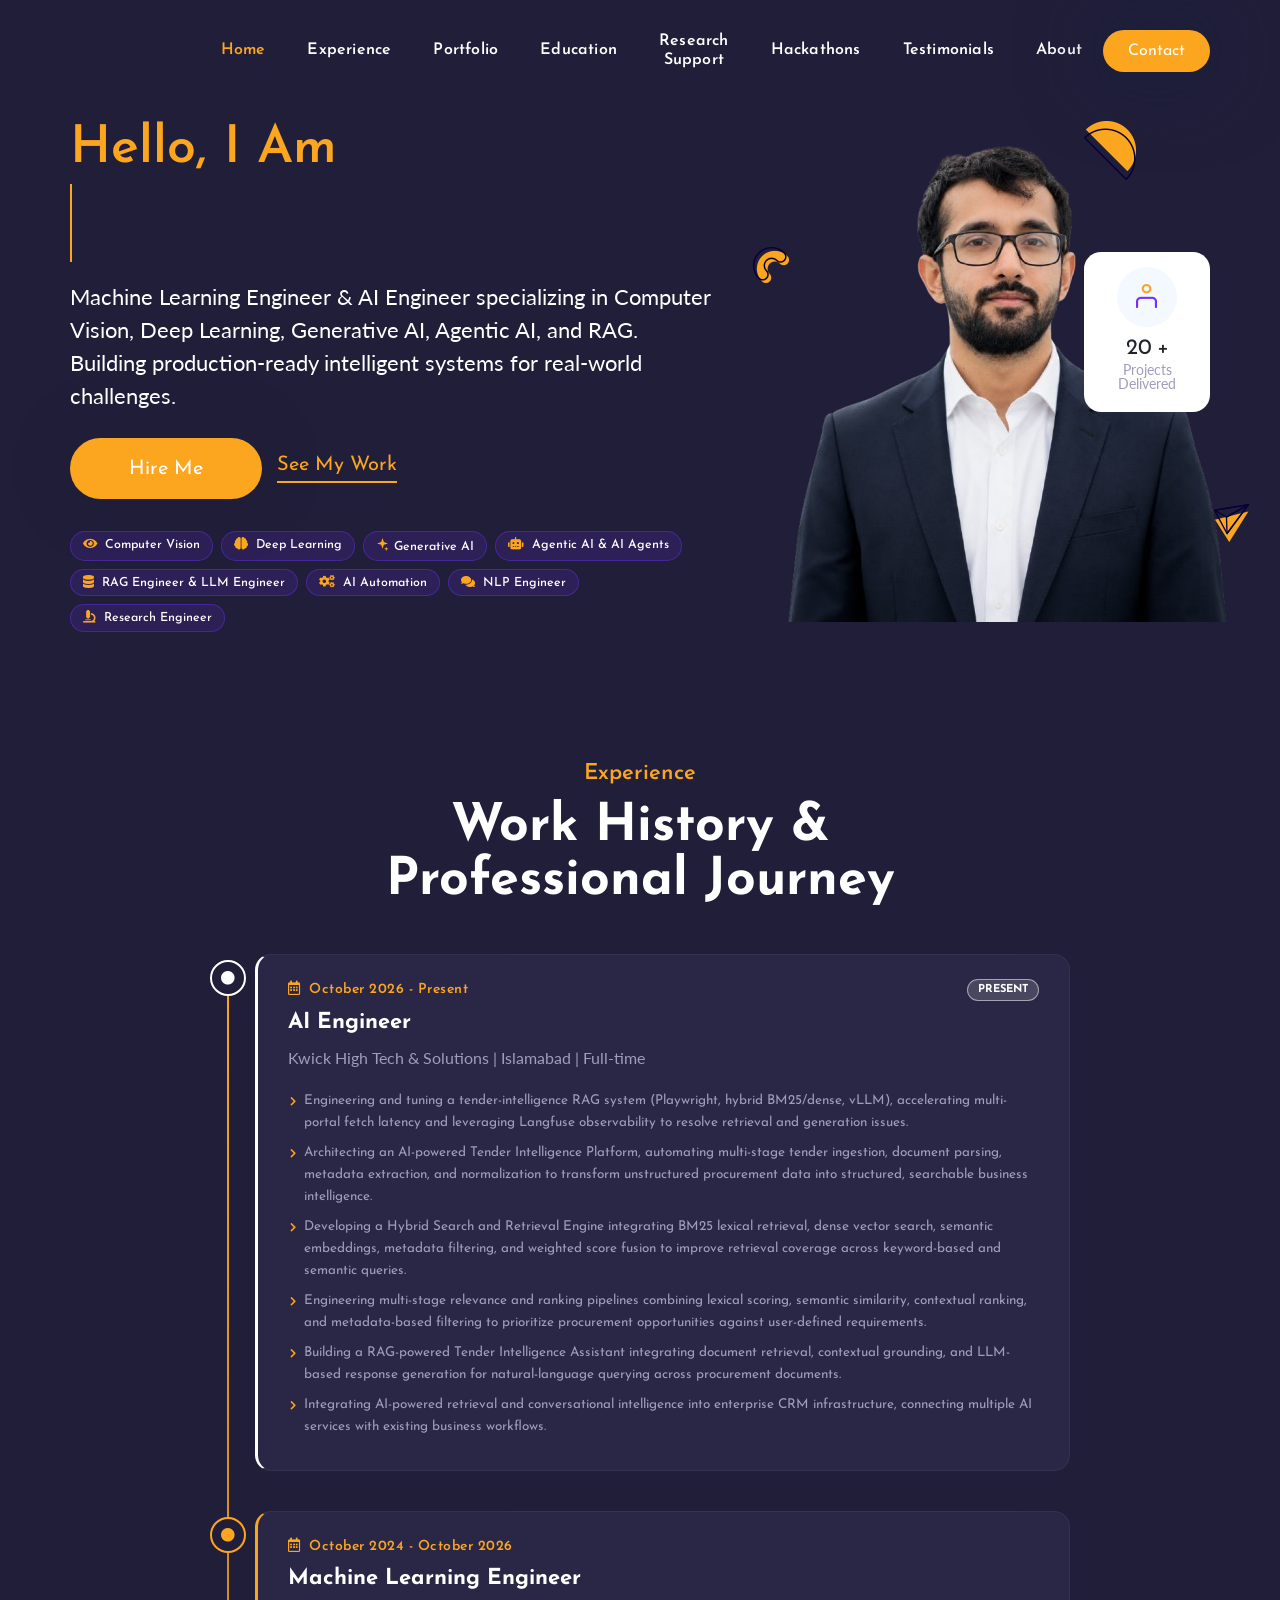
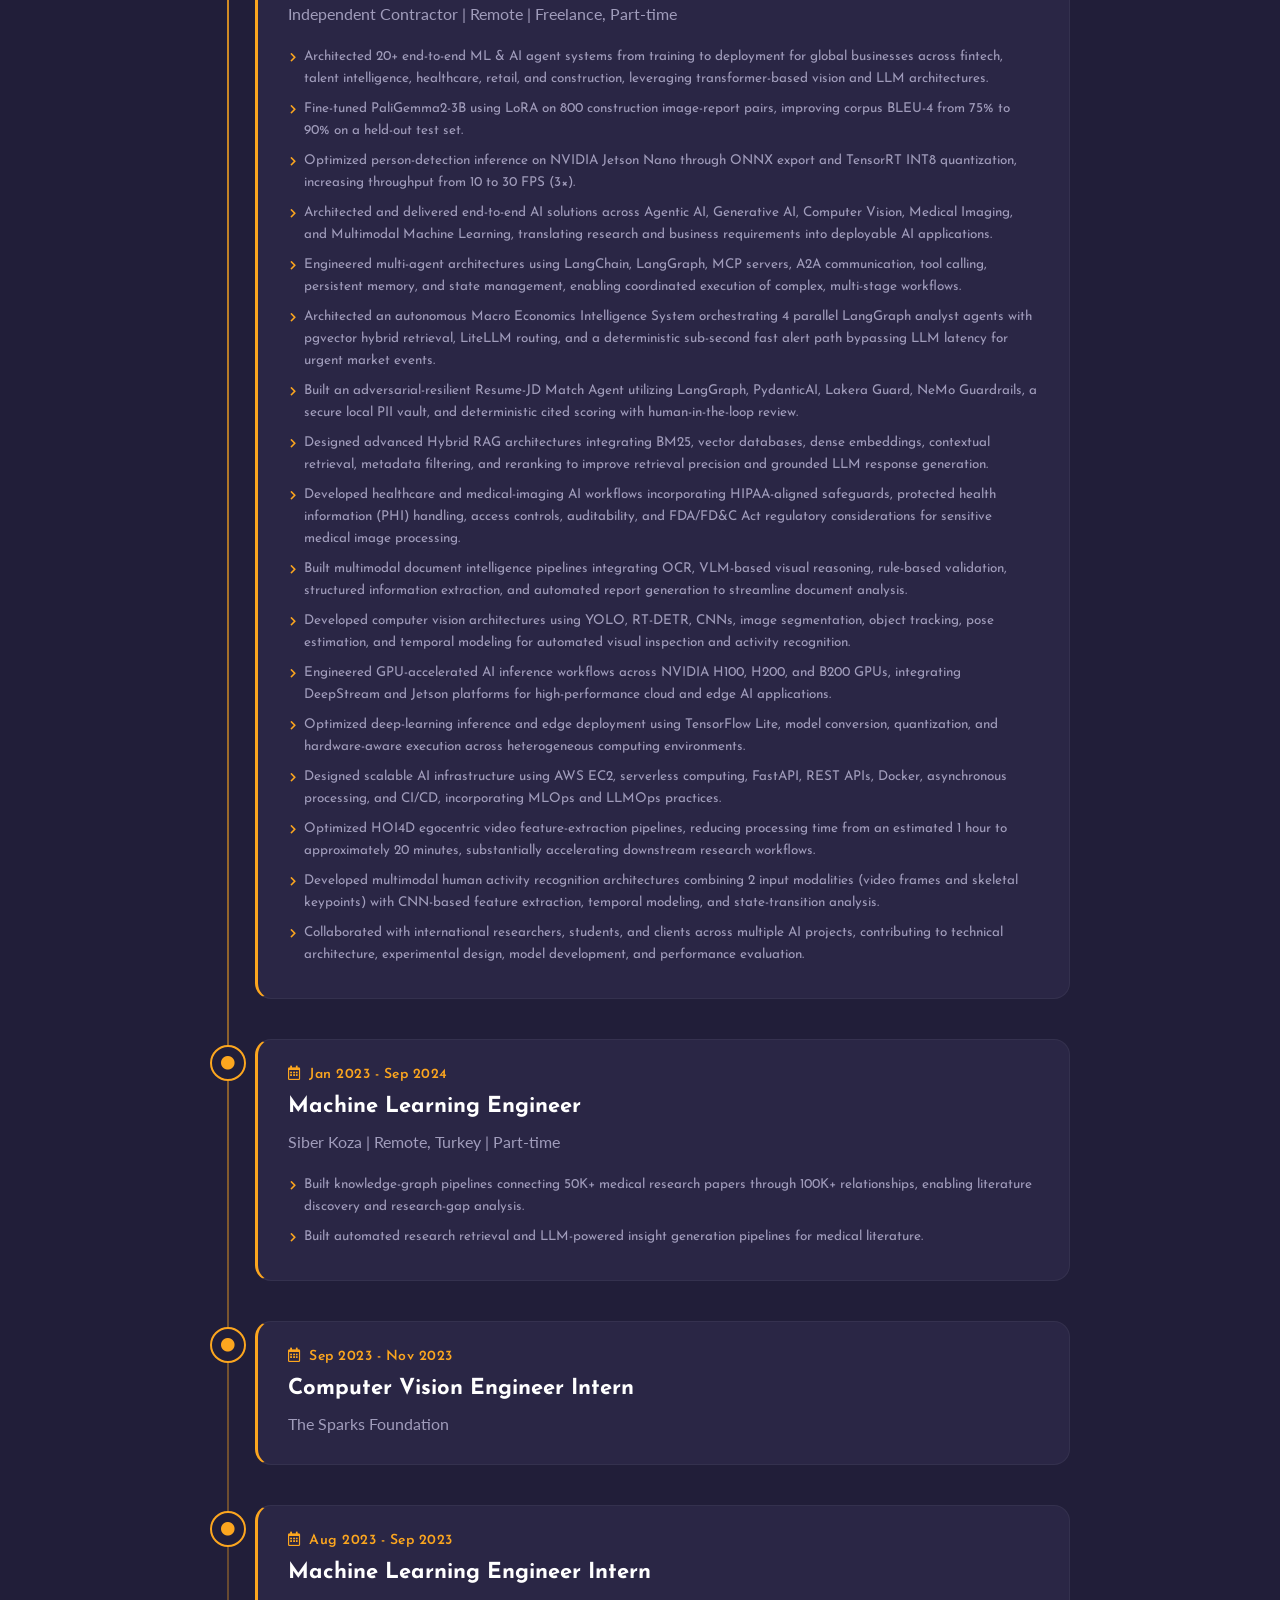
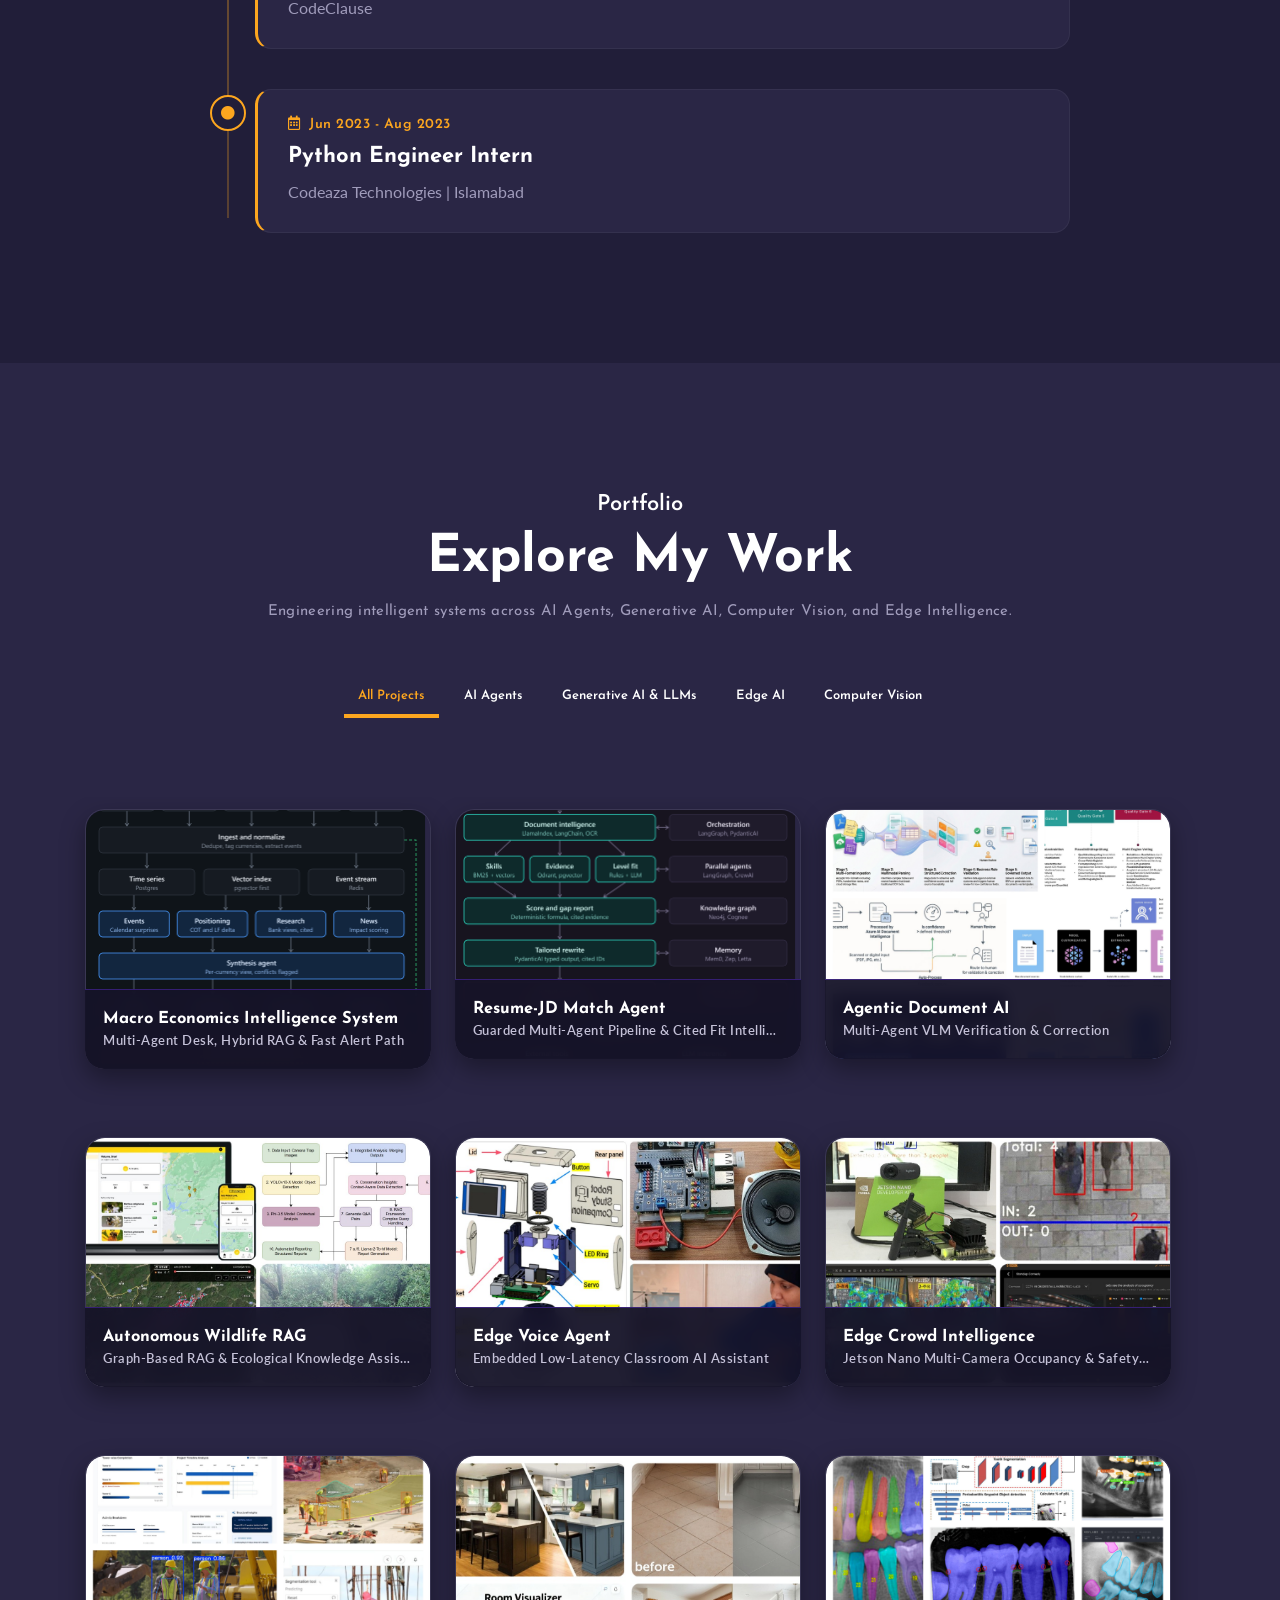
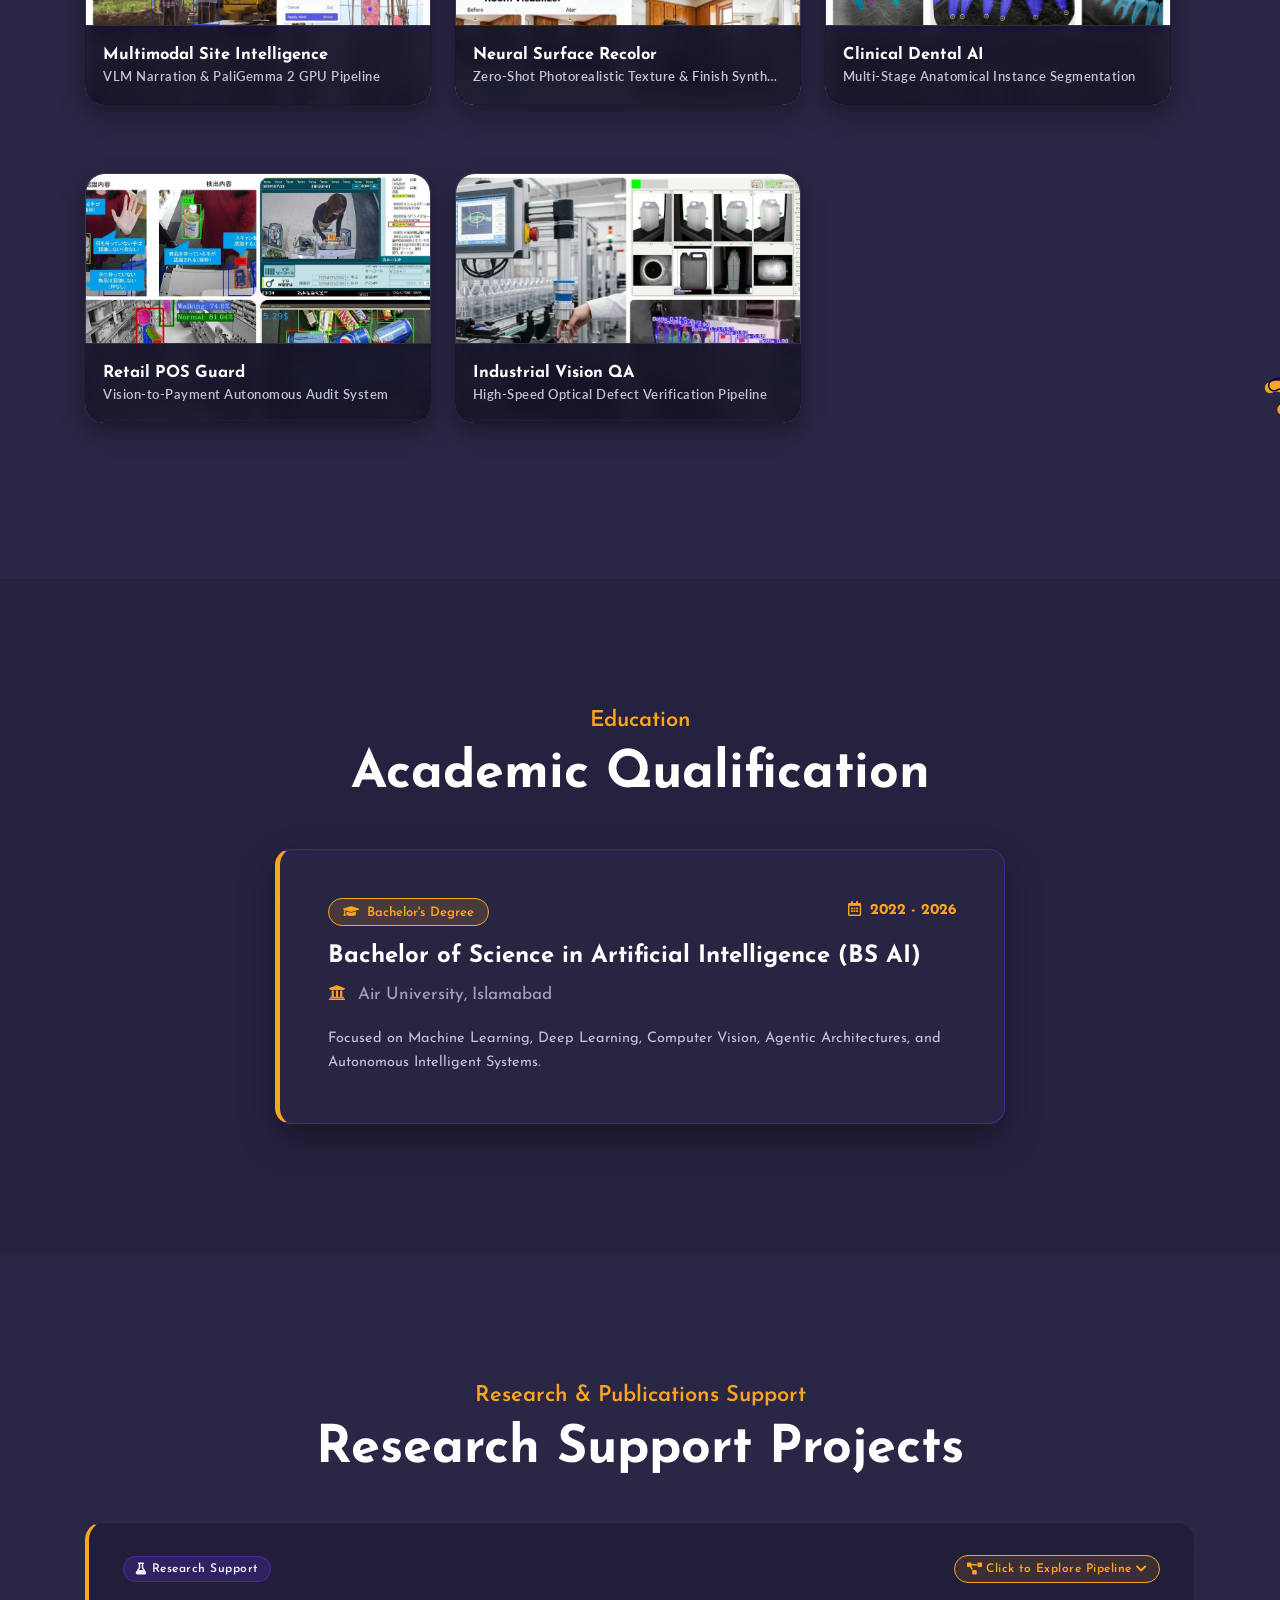
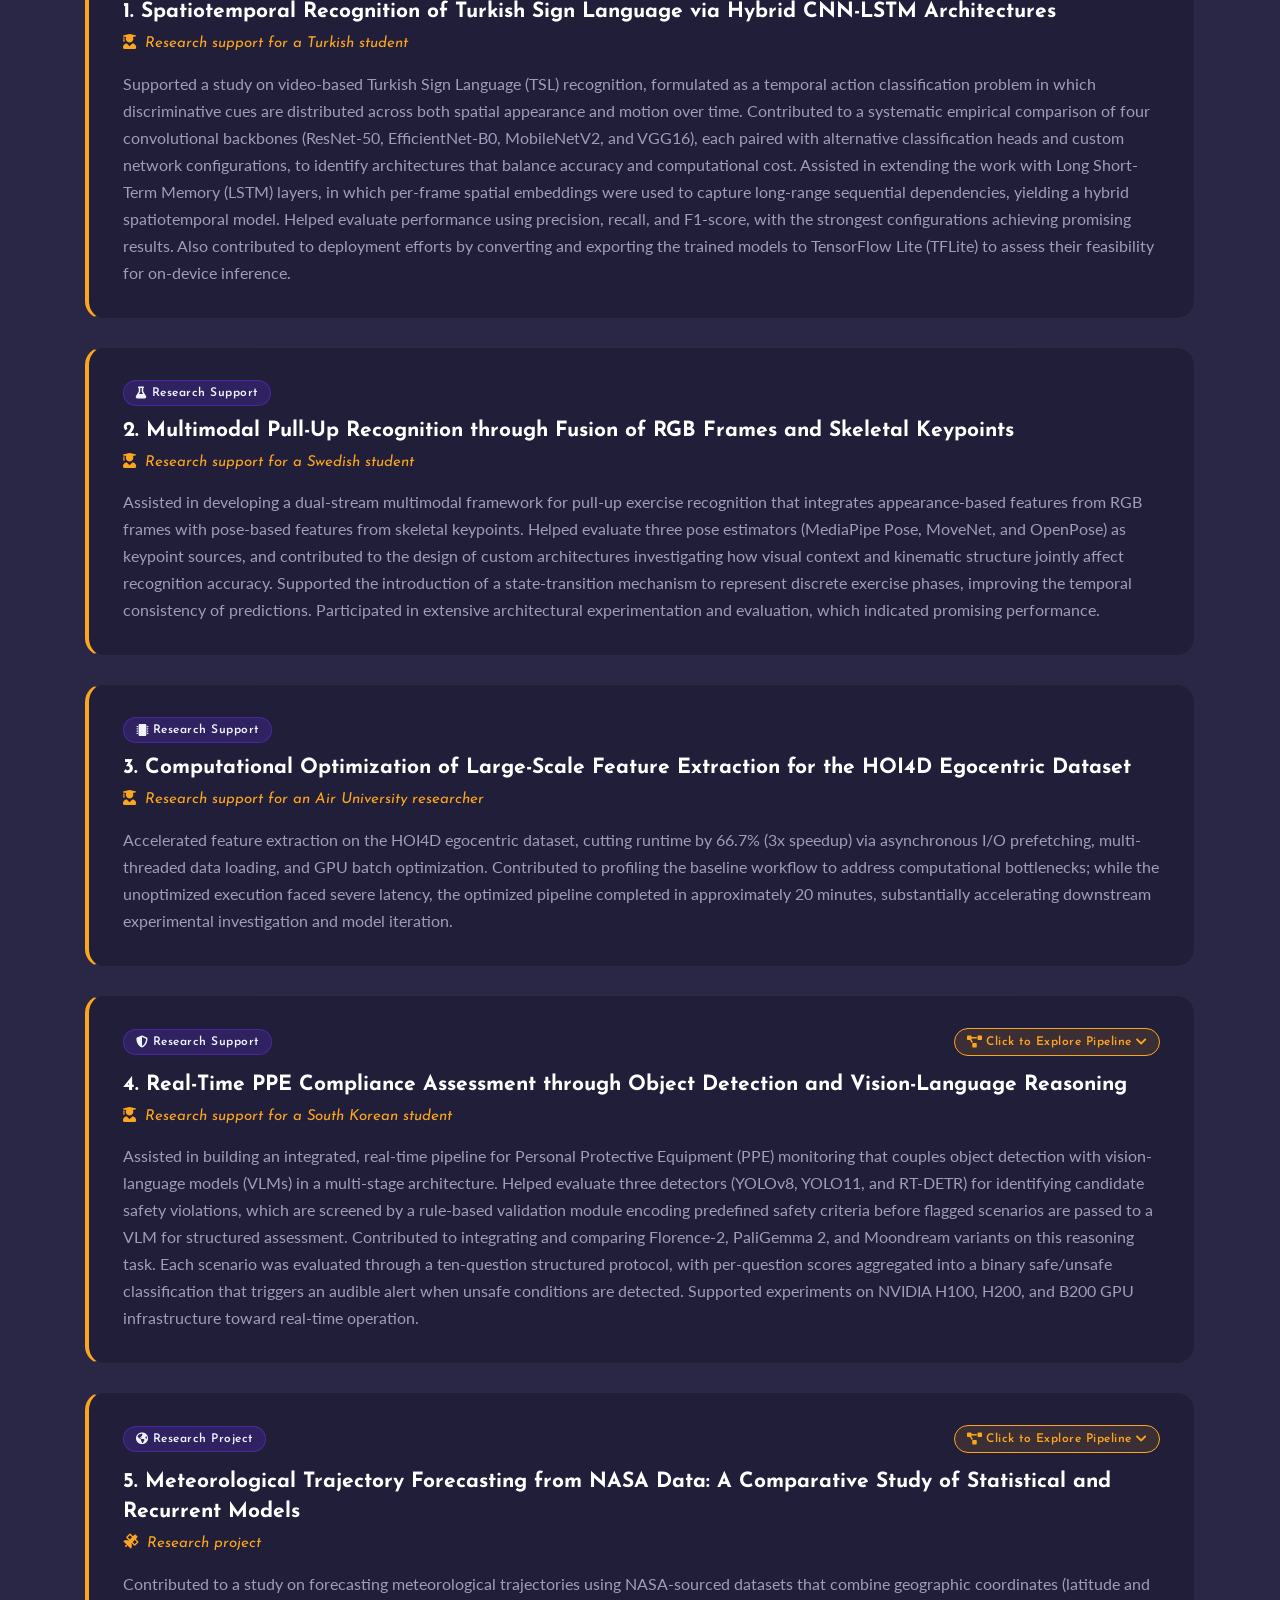
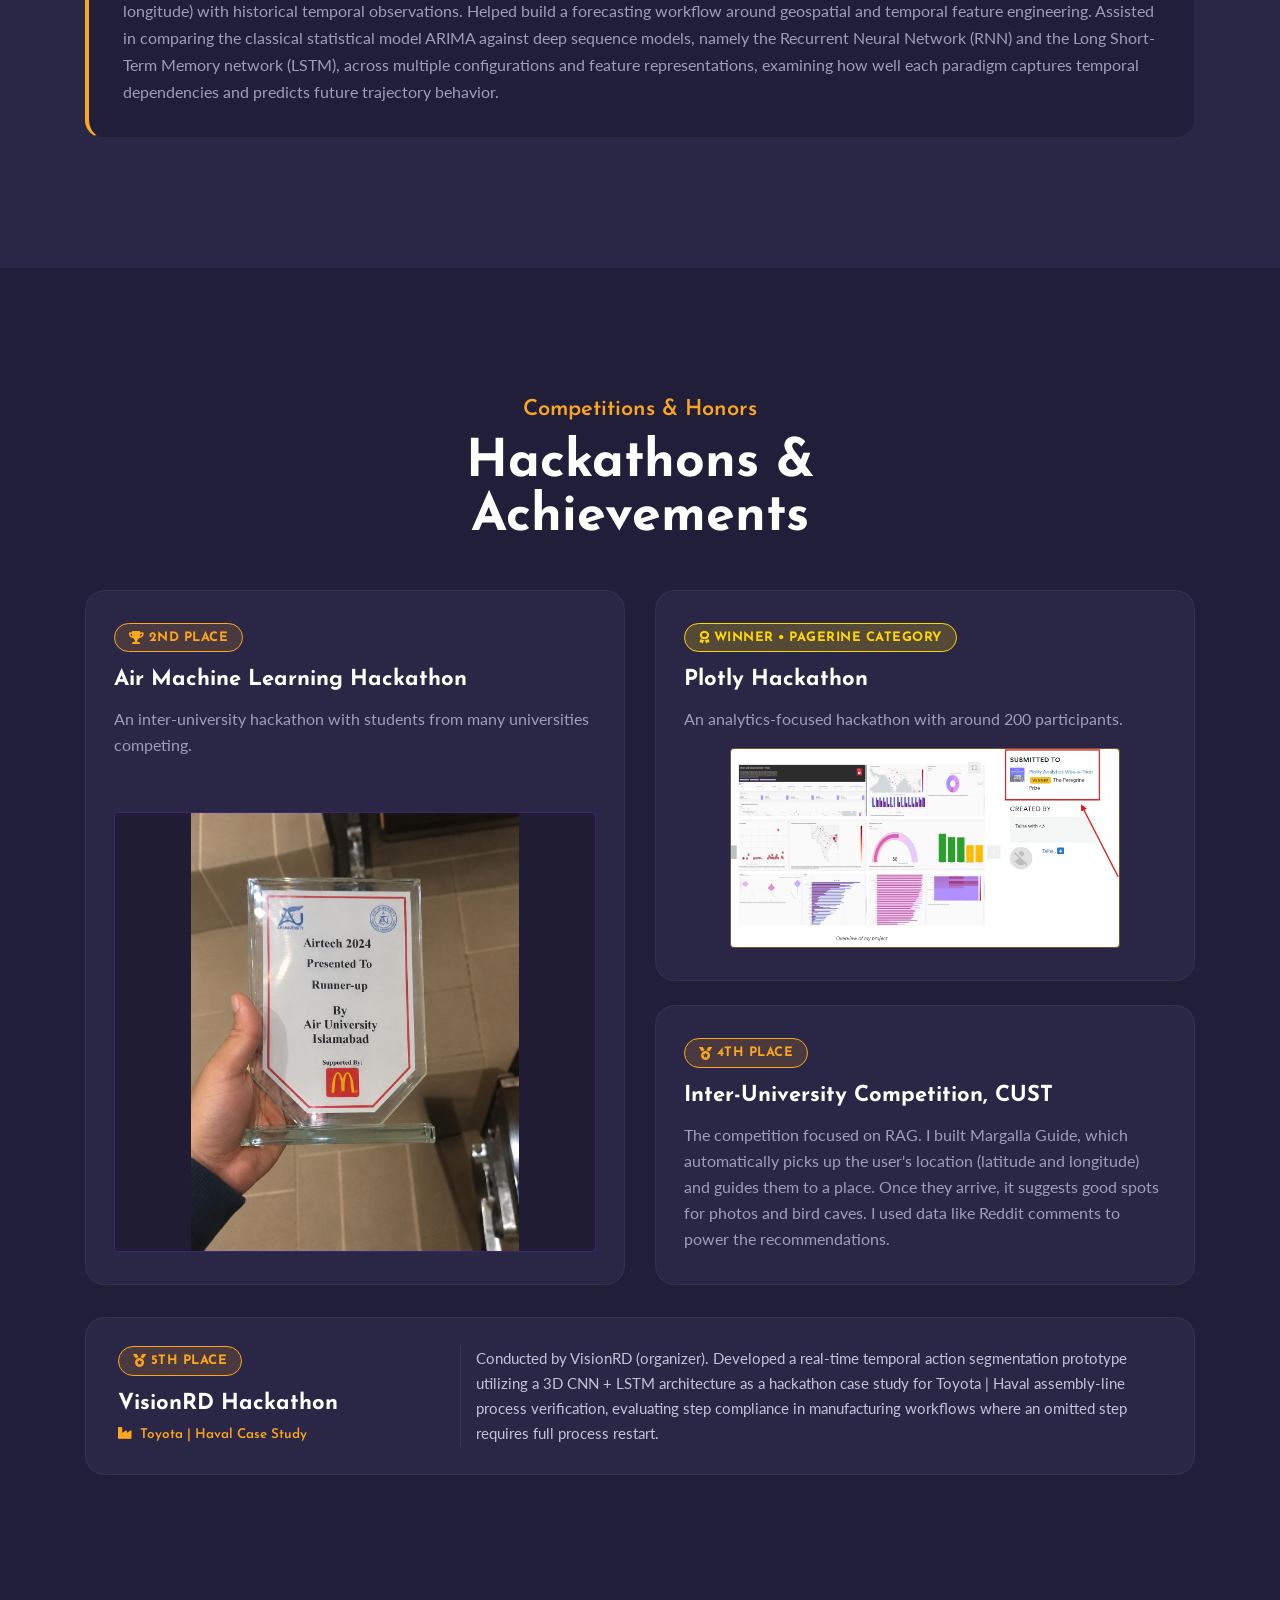
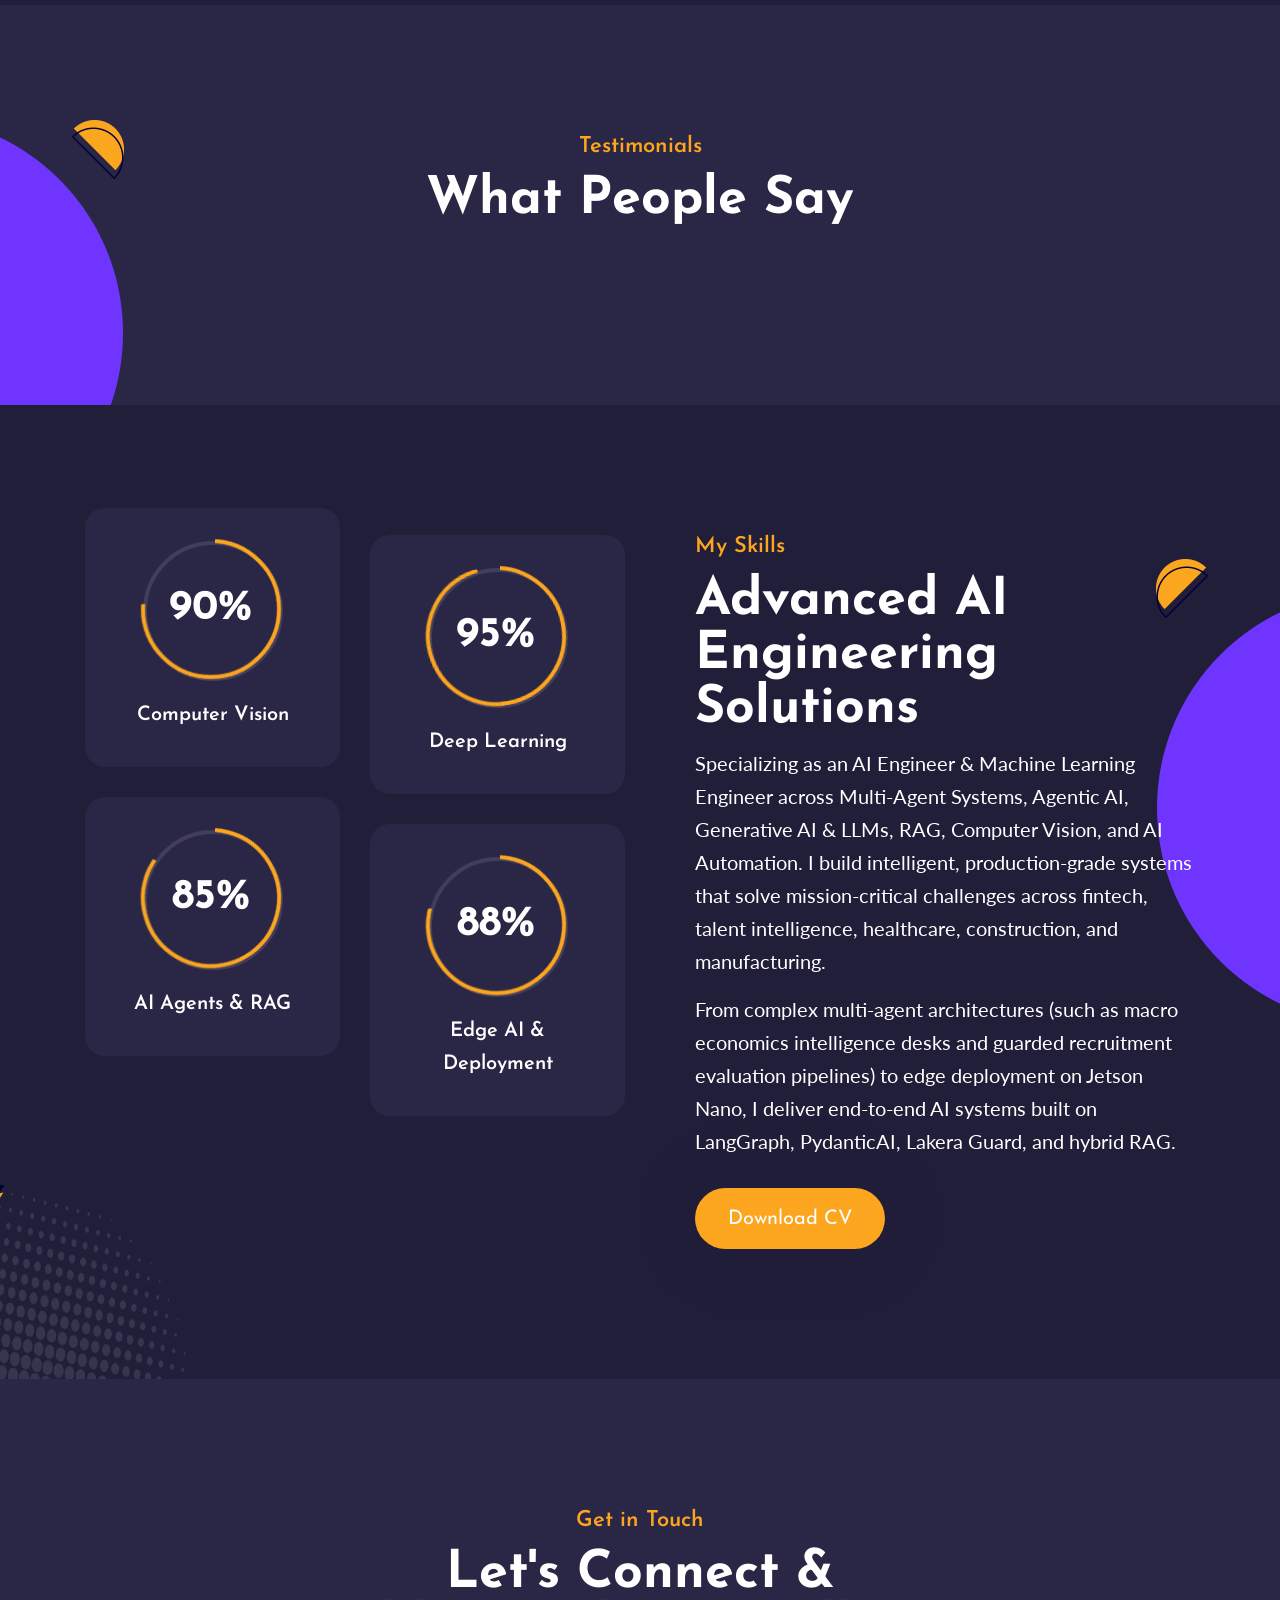
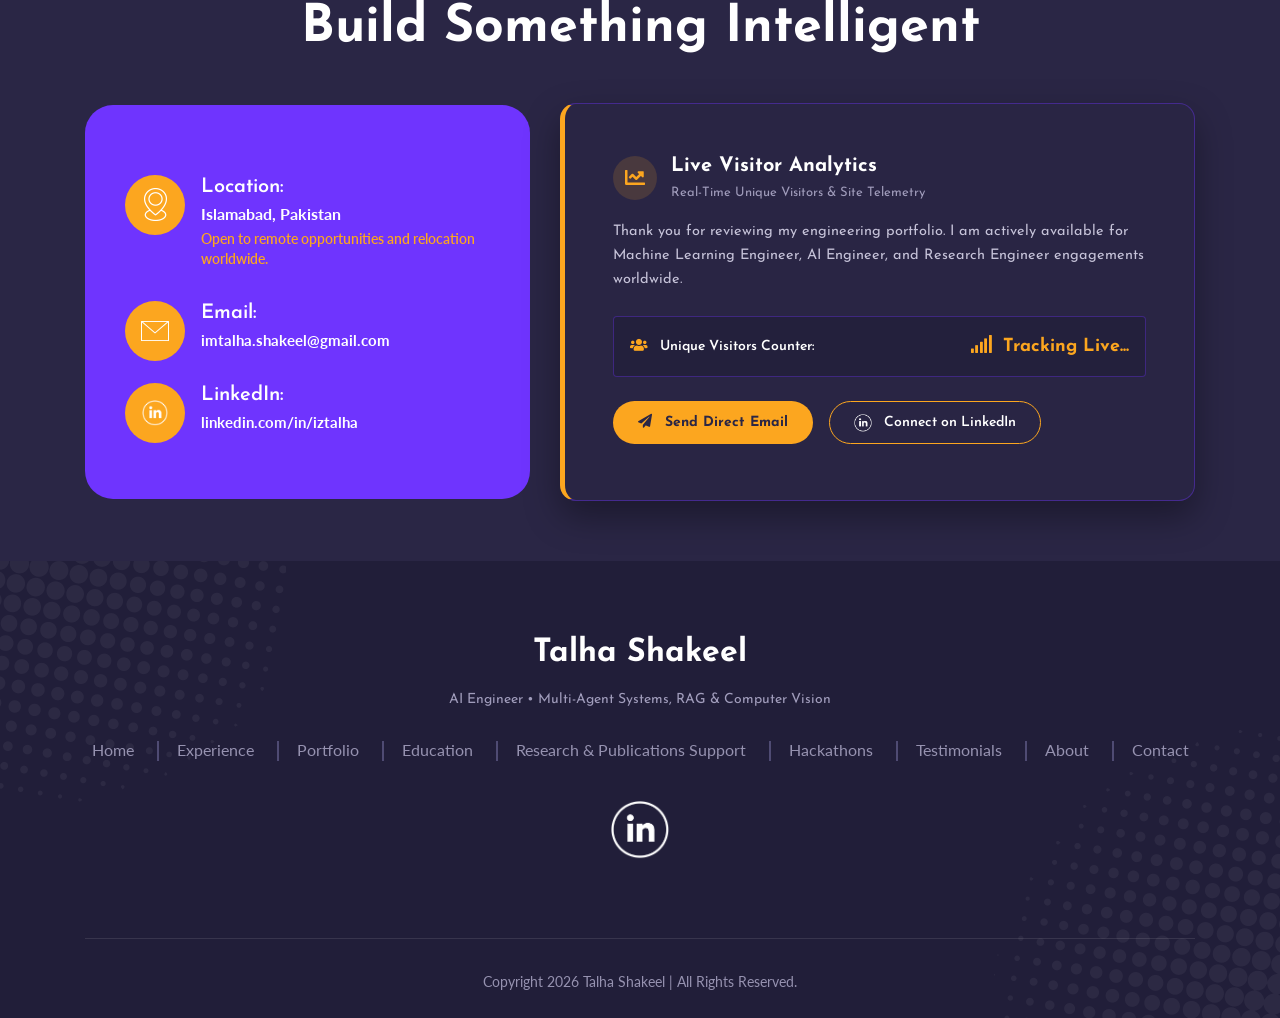
==== commit 6183d2bc: "truncate not important projects added pics in research" ====
--- a/index.html
+++ b/index.html
@@ -24,7 +24,7 @@
    <meta property="og:url" content="https://cls-talha.github.io/portfolio/">
    <meta property="og:locale" content="en_US">
    <meta property="og:title" content="Talha Shakeel | AI Engineer & Machine Learning Specialist">
-   <meta property="og:description" content="Explore Talha Shakeel's AI engineering portfolio, featuring real-world projects in Multi-Agent Systems, Macro Trading Intelligence, Guarded Resume-JD Agents, RAG, Computer Vision, and Edge AI.">
+   <meta property="og:description" content="Explore Talha Shakeel's AI engineering portfolio, featuring real-world projects in Multi-Agent Systems, Macro Economics Intelligence, Guarded Resume-JD Agents, RAG, Computer Vision, and Edge AI.">
    <meta property="og:image" content="https://cls-talha.github.io/portfolio/assets/image/banner-right-img.png">
    <meta property="og:image:alt" content="Talha Shakeel - AI Engineer and Machine Learning Specialist">
    <meta property="og:site_name" content="Talha Shakeel Portfolio">
@@ -35,7 +35,7 @@
    <meta name="twitter:card" content="summary_large_image">
    <meta name="twitter:url" content="https://cls-talha.github.io/portfolio/">
    <meta name="twitter:title" content="Talha Shakeel | AI Engineer & Machine Learning Specialist">
-   <meta name="twitter:description" content="Discover real-world AI engineering projects in Multi-Agent Systems, Macro Trading Intelligence, Guarded Resume-JD Agents, RAG, and Computer Vision by Talha Shakeel.">
+   <meta name="twitter:description" content="Discover real-world AI engineering projects in Multi-Agent Systems, Macro Economics Intelligence, Guarded Resume-JD Agents, RAG, and Computer Vision by Talha Shakeel.">
    <meta name="twitter:image" content="https://cls-talha.github.io/portfolio/assets/image/banner-right-img.png">
    <meta name="twitter:image:alt" content="Talha Shakeel - AI Engineer">
 
@@ -129,7 +129,7 @@
                                   <a class="nav-link p-0" href="#education-con">Education</a>
                                </li>
                                <li class="nav-item">
-                                  <a class="nav-link p-0 text-center" href="#academic-portfolio-con" style="text-align: center; line-height: 1.15;">Academic<br>Portfolio</a>
+                                  <a class="nav-link p-0 text-center" href="#academic-portfolio-con" style="text-align: center; line-height: 1.15;">Research<br>Support</a>
                                </li>
                                <li class="nav-item">
                                   <a class="nav-link p-0" href="#hackathons-con">Hackathons</a>
@@ -243,7 +243,7 @@
                             <span class="timeline-status">Present</span>
                          </div>
                          <h4 class="timeline-title">AI Engineer</h4>
-                         <p class="timeline-subtitle">Kwick High Tech &amp; Solutions | Islamabad</p>
+                         <p class="timeline-subtitle">Kwick High Tech &amp; Solutions | Islamabad | Full-time</p>
                          <ul class="timeline-bullets list-unstyled mt-3 mb-0">
                             <li><i class="fas fa-chevron-right mr-2 text-accent"></i> Engineering and tuning a tender-intelligence RAG system (Playwright, hybrid BM25/dense, vLLM), accelerating multi-portal fetch latency and leveraging Langfuse observability to resolve retrieval and generation issues.</li>
                             <li><i class="fas fa-chevron-right mr-2 text-accent"></i> Architecting an AI-powered Tender Intelligence Platform, automating multi-stage tender ingestion, document parsing, metadata extraction, and normalization to transform unstructured procurement data into structured, searchable business intelligence.</li>
@@ -264,14 +264,14 @@
                             <span class="timeline-date"><i class="far fa-calendar-alt mr-1"></i> October 2024 - October 2026</span>
                          </div>
                          <h4 class="timeline-title">Machine Learning Engineer</h4>
-                         <p class="timeline-subtitle">Independent Contractor</p>
+                         <p class="timeline-subtitle">Independent Contractor | Remote | Freelance, Part-time</p>
                          <ul class="timeline-bullets list-unstyled mt-3 mb-0">
                             <li><i class="fas fa-chevron-right mr-2 text-accent"></i> Architected 20+ end-to-end ML &amp; AI agent systems from training to deployment for global businesses across fintech, talent intelligence, healthcare, retail, and construction, leveraging transformer-based vision and LLM architectures.</li>
                             <li><i class="fas fa-chevron-right mr-2 text-accent"></i> Fine-tuned PaliGemma2-3B using LoRA on 800 construction image-report pairs, improving corpus BLEU-4 from 75% to 90% on a held-out test set.</li>
                             <li><i class="fas fa-chevron-right mr-2 text-accent"></i> Optimized person-detection inference on NVIDIA Jetson Nano through ONNX export and TensorRT INT8 quantization, increasing throughput from 10 to 30 FPS (3×).</li>
                             <li><i class="fas fa-chevron-right mr-2 text-accent"></i> Architected and delivered end-to-end AI solutions across Agentic AI, Generative AI, Computer Vision, Medical Imaging, and Multimodal Machine Learning, translating research and business requirements into deployable AI applications.</li>
                             <li><i class="fas fa-chevron-right mr-2 text-accent"></i> Engineered multi-agent architectures using LangChain, LangGraph, MCP servers, A2A communication, tool calling, persistent memory, and state management, enabling coordinated execution of complex, multi-stage workflows.</li>
-                            <li><i class="fas fa-chevron-right mr-2 text-accent"></i> Architected an autonomous Macro Trading Intelligence System orchestrating 4 parallel LangGraph analyst agents with pgvector hybrid retrieval, LiteLLM routing, and a deterministic sub-second fast alert path bypassing LLM latency for urgent market events.</li>
+                            <li><i class="fas fa-chevron-right mr-2 text-accent"></i> Architected an autonomous Macro Economics Intelligence System orchestrating 4 parallel LangGraph analyst agents with pgvector hybrid retrieval, LiteLLM routing, and a deterministic sub-second fast alert path bypassing LLM latency for urgent market events.</li>
                             <li><i class="fas fa-chevron-right mr-2 text-accent"></i> Built an adversarial-resilient Resume-JD Match Agent utilizing LangGraph, PydanticAI, Lakera Guard, NeMo Guardrails, a secure local PII vault, and deterministic cited scoring with human-in-the-loop review.</li>
                             <li><i class="fas fa-chevron-right mr-2 text-accent"></i> Designed advanced Hybrid RAG architectures integrating BM25, vector databases, dense embeddings, contextual retrieval, metadata filtering, and reranking to improve retrieval precision and grounded LLM response generation.</li>
                             <li><i class="fas fa-chevron-right mr-2 text-accent"></i> Developed healthcare and medical-imaging AI workflows incorporating HIPAA-aligned safeguards, protected health information (PHI) handling, access controls, auditability, and FDA/FD&amp;C Act regulatory considerations for sensitive medical image processing.</li>
@@ -296,7 +296,7 @@
                             <span class="timeline-date"><i class="far fa-calendar-alt mr-1"></i> Jan 2023 - Sep 2024</span>
                          </div>
                          <h4 class="timeline-title">Machine Learning Engineer</h4>
-                         <p class="timeline-subtitle">Siber Koza | Remote, Turkey</p>
+                         <p class="timeline-subtitle">Siber Koza | Remote, Turkey | Part-time</p>
                          <ul class="timeline-bullets list-unstyled mt-3 mb-0">
                             <li><i class="fas fa-chevron-right mr-2 text-accent"></i> Built knowledge-graph pipelines connecting 50K+ medical research papers through 100K+ relationships, enabling literature discovery and research-gap analysis.</li>
                             <li><i class="fas fa-chevron-right mr-2 text-accent"></i> Built automated research retrieval and LLM-powered insight generation pipelines for medical literature.</li>
@@ -359,9 +359,8 @@
                <button class=" active active_button" onclick="filterSelection('all')">All Projects</button>
                <button class="" onclick="filterSelection('ai')">AI Agents</button>
                <button class="" onclick="filterSelection('gen-ai')">Generative AI &amp; LLMs</button>
+               <button class="" onclick="filterSelection('edge')">Edge AI</button>
                <button class="" onclick="filterSelection('cv')">Computer Vision</button>
-               <button class="" onclick="filterSelection('automation')">Automation</button>
-               <button class="" onclick="filterSelection('edge')">Edge AI</button>
             </div>
          </div>
       </section>
@@ -370,22 +369,22 @@
       <section class="w-100 float-left portfolio-body-con position-relative">
          <div class="container">
             <div class="portfolio-img-con position-relative w-100 float-left wow fadeInUp" >
-                <div class="filterDiv ai gen-ai automation position-relative">
+                <div class="filterDiv ai position-relative">
                    <a href="#" data-toggle="modal" data-target="#modalporfolio16">
                       <div class="portfolio-img position-relative">
                          <figure>
-                            <img src="assets/image/fx_intelligence_architecture_dark.png" alt="Talha Shakeel – Macro Trading Intelligence System with LangGraph, PydanticAI, and pgvector RAG" class="img-fluid">
+                            <img src="assets/image/fx_intelligence_architecture_dark.png" alt="Talha Shakeel – Macro Economics Intelligence System with LangGraph, PydanticAI, and pgvector RAG" class="img-fluid">
                          </figure>
  <div class="portfolio-img-content text-left">
                        <div class="portfolio-img-title d-inline-block">
-                          <h4>Macro Trading Intelligence System</h4>
+                          <h4>Macro Economics Intelligence System</h4>
                           <p>Multi-Agent Desk, Hybrid RAG &amp; Fast Alert Path</p>
                        </div>
                     </div>
                       </div>
                    </a>
                 </div>
-                <div class="filterDiv ai gen-ai position-relative">
+                <div class="filterDiv ai position-relative">
                    <a href="#" data-toggle="modal" data-target="#modalporfolio17">
                       <div class="portfolio-img position-relative">
                          <figure>
@@ -400,7 +399,7 @@
                       </div>
                    </a>
                 </div>
-<div class="filterDiv ai gen-ai automation position-relative">
+                <div class="filterDiv gen-ai position-relative">
                    <a href="#" data-toggle="modal" data-target="#modalporfolio4">
                       <div class="portfolio-img position-relative">
                          <figure>
@@ -415,7 +414,7 @@
                       </div>
                    </a>
                 </div>
-<div class="filterDiv ai gen-ai position-relative">
+                <div class="filterDiv gen-ai position-relative">
                    <a href="#" data-toggle="modal" data-target="#modalporfolio3">
                       <div class="portfolio-img position-relative">
                          <figure>
@@ -430,7 +429,37 @@
                       </div>
                    </a>
                 </div>
-<div class="filterDiv cv ai position-relative">
+                <div class="filterDiv edge position-relative">
+                   <a href="#" data-toggle="modal" data-target="#modalporfolio11">
+                      <div class="portfolio-img position-relative">
+                         <figure>
+                            <img src="assets/image/voice assistance teaching.jpg" alt="Talha Shakeel – Edge Voice Agent AI teaching assistant" class="img-fluid">
+                         </figure>
+<div class="portfolio-img-content text-left">
+                      <div class="portfolio-img-title d-inline-block">
+                         <h4>Edge Voice Agent</h4>
+                         <p>Embedded Low-Latency Classroom AI Assistant</p>
+                      </div>
+                   </div>
+                      </div>
+                   </a>
+                </div>
+                <div class="filterDiv edge position-relative">
+                   <a href="#" data-toggle="modal" data-target="#modalporfolio14">
+                      <div class="portfolio-img position-relative">
+                         <figure>
+                            <img src="assets/image/singapore analytics.jpg" alt="Talha Shakeel – Edge Crowd Intelligence using TensorRT and YOLO Edge AI" class="img-fluid">
+                         </figure>
+<div class="portfolio-img-content text-left">
+                      <div class="portfolio-img-title d-inline-block">
+                         <h4>Edge Crowd Intelligence</h4>
+                         <p>Jetson Nano Multi-Camera Occupancy & Safety Tracking</p>
+                      </div>
+                   </div>
+                      </div>
+                   </a>
+                </div>
+                <div class="filterDiv cv position-relative">
                    <a href="#" data-toggle="modal" data-target="#modalporfolio7">
                       <div class="portfolio-img position-relative">
                          <figure>
@@ -445,37 +474,7 @@
                       </div>
                    </a>
                 </div>
-<div class="filterDiv edge ai position-relative">
-                   <a href="#" data-toggle="modal" data-target="#modalporfolio11">
-                      <div class="portfolio-img position-relative">
-                         <figure>
-                            <img src="assets/image/voice assistance teaching.jpg" alt="Talha Shakeel – Edge Voice Agent AI teaching assistant" class="img-fluid">
-                         </figure>
-<div class="portfolio-img-content text-left">
-                      <div class="portfolio-img-title d-inline-block">
-                         <h4>Edge Voice Agent</h4>
-                         <p>Embedded Low-Latency Classroom AI Assistant</p>
-                      </div>
-                   </div>
-                      </div>
-                   </a>
-                </div>
-<div class="filterDiv automation position-relative">
-                   <a href="#" data-toggle="modal" data-target="#modalporfolio6">
-                      <div class="portfolio-img position-relative">
-                         <figure>
-                            <img src="assets/image/cot_dash.jpg" alt="Talha Shakeel – Forex Signal Engine with AI-powered COT dashboard" class="img-fluid">
-                         </figure>
-<div class="portfolio-img-content text-left">
-                      <div class="portfolio-img-title d-inline-block">
-                         <h4>Forex Signal Engine</h4>
-                         <p>Automated Market Positioning & COT Analytics</p>
-                      </div>
-                   </div>
-                      </div>
-                   </a>
-                </div>
-<div class="filterDiv cv gen-ai position-relative">
+                <div class="filterDiv cv position-relative">
                    <a href="#" data-toggle="modal" data-target="#modalporfolio9">
                       <div class="portfolio-img position-relative">
                          <figure>
@@ -490,7 +489,7 @@
                       </div>
                    </a>
                 </div>
-<div class="filterDiv cv position-relative">
+                <div class="filterDiv cv position-relative">
                    <a href="#" data-toggle="modal" data-target="#modalWPWAF">
                       <div class="portfolio-img position-relative">
                          <figure>
@@ -505,37 +504,7 @@
                       </div>
                    </a>
                 </div>
-<div class="filterDiv edge cv position-relative">
-                   <a href="#" data-toggle="modal" data-target="#modalporfolio14">
-                      <div class="portfolio-img position-relative">
-                         <figure>
-                            <img src="assets/image/singapore analytics.jpg" alt="Talha Shakeel – Edge Crowd Intelligence using TensorRT and YOLO Edge AI" class="img-fluid">
-                         </figure>
-<div class="portfolio-img-content text-left">
-                      <div class="portfolio-img-title d-inline-block">
-                         <h4>Edge Crowd Intelligence</h4>
-                         <p>Jetson Nano Multi-Camera Occupancy & Safety Tracking</p>
-                      </div>
-                   </div>
-                      </div>
-                   </a>
-                </div>
-<div class="filterDiv cv position-relative">
-                   <a href="#" data-toggle="modal" data-target="#modalporfolio2">
-                      <div class="portfolio-img position-relative">
-                         <figure>
-                            <img src="assets/image/construction.jpg" alt="Talha Shakeel – Vision Safety Monitor construction site AI surveillance" class="img-fluid">
-                         </figure>
-<div class="portfolio-img-content text-left">
-                      <div class="portfolio-img-title d-inline-block">
-                         <h4>Vision Safety Monitor</h4>
-                         <p>Real-Time PPE & Dynamic Safe-Zone Spatial AI</p>
-                      </div>
-                   </div>
-                      </div>
-                   </a>
-                </div>
-<div class="filterDiv cv automation position-relative">
+                <div class="filterDiv cv position-relative">
                    <a href="#" data-toggle="modal" data-target="#modalporfolio15">
                       <div class="portfolio-img position-relative">
                          <figure>
@@ -550,7 +519,7 @@
                       </div>
                    </a>
                 </div>
-<div class="filterDiv cv automation position-relative">
+                <div class="filterDiv cv position-relative">
                    <a href="#" data-toggle="modal" data-target="#modalporfolio13">
                       <div class="portfolio-img position-relative">
                          <figure>
@@ -560,66 +529,6 @@
                       <div class="portfolio-img-title d-inline-block">
                          <h4>Industrial Vision QA</h4>
                          <p>High-Speed Optical Defect Verification Pipeline</p>
-                      </div>
-                   </div>
-                      </div>
-                   </a>
-                </div>
-<div class="filterDiv cv position-relative">
-                   <a href="#" data-toggle="modal" data-target="#modalporfolio8">
-                      <div class="portfolio-img position-relative">
-                         <figure>
-                            <img src="assets/image/hand_sign.jpg" alt="Talha Shakeel – Spatiotemporal Gesture AI with ResNet and EfficientNet Deep Learning" class="img-fluid">
-                         </figure>
-<div class="portfolio-img-content text-left">
-                      <div class="portfolio-img-title d-inline-block">
-                         <h4>Spatiotemporal Gesture AI</h4>
-                         <p>Hybrid CNN-LSTM Continuous Action Recognition</p>
-                      </div>
-                   </div>
-                      </div>
-                   </a>
-                </div>
-<div class="filterDiv cv edge position-relative">
-                   <a href="#" data-toggle="modal" data-target="#modalporfolio10">
-                      <div class="portfolio-img position-relative">
-                         <figure>
-                            <img src="assets/image/eye_tracking.jpg" alt="Talha Shakeel – Gaze Assistive Interface eye tracking AI accessibility tool" class="img-fluid">
-                         </figure>
-<div class="portfolio-img-content text-left">
-                      <div class="portfolio-img-title d-inline-block">
-                         <h4>Gaze Assistive Interface</h4>
-                         <p>Real-Time Eye-Gaze Estimation for Patient HCI</p>
-                      </div>
-                   </div>
-                      </div>
-                   </a>
-                </div>
-<div class="filterDiv cv automation position-relative">
-                   <a href="#" data-toggle="modal" data-target="#modalporfolio5">
-                      <div class="portfolio-img position-relative">
-                         <figure>
-                            <img src="assets/image/analytics Site.jpg" alt="Talha Shakeel – Automated Defect Inspector AI quality control system" class="img-fluid">
-                         </figure>
-<div class="portfolio-img-content text-left">
-                      <div class="portfolio-img-title d-inline-block">
-                         <h4>Automated Defect Inspector</h4>
-                         <p>Vision-Driven Industrial Anomaly Localization</p>
-                      </div>
-                   </div>
-                      </div>
-                   </a>
-                </div>
-<div class="filterDiv cv position-relative">
-                   <a href="#" data-toggle="modal" data-target="#modalporfolio12">
-                      <div class="portfolio-img position-relative">
-                         <figure>
-                            <img src="assets/image/construction.jpg" alt="Talha Shakeel – Temporal Action Analytics 3D CNN-LSTM Deep Learning" class="img-fluid">
-                         </figure>
-<div class="portfolio-img-content text-left">
-                      <div class="portfolio-img-title d-inline-block">
-                         <h4>Temporal Action Analytics</h4>
-                         <p>Multi-Frame Action & Kinetic Event Recognition Engine</p>
                       </div>
                    </div>
                       </div>
@@ -667,20 +576,34 @@
          <div class="container">
             <div class="academic-portfolio-inner-con position-relative">
                <div class="generic-title text-center">
-                  <h6>Research &amp; Publications</h6>
-                  <h2 class="mb-0 text-white">Academic Portfolio &amp;<br>
-                     Research Projects
-                  </h2>
+                  <h6>Research &amp; Publications Support</h6>
+                  <h2 class="mb-0 text-white">Research Support Projects</h2>
                </div>
                <div class="academic-box wow fadeInUp">
                   <!-- Project 1 -->
-                  <div class="academic-card">
+                  <div class="academic-card research-expandable" style="cursor: pointer;">
                      <div class="academic-header">
-                        <span class="academic-tag"><i class="fas fa-flask mr-1"></i> Research Support</span>
+                        <div class="d-flex justify-content-between align-items-center flex-wrap mb-1">
+                           <span class="academic-tag"><i class="fas fa-flask mr-1"></i> Research Support</span>
+                           <span class="pipeline-toggle-badge"><i class="fas fa-project-diagram mr-1"></i> Click to Explore Pipeline <i class="fas fa-chevron-down toggle-icon ml-1"></i></span>
+                        </div>
                         <h4>1. Spatiotemporal Recognition of Turkish Sign Language via Hybrid CNN-LSTM Architectures</h4>
                         <div class="academic-role"><i class="fas fa-user-graduate mr-1"></i> <em>Research support for a Turkish student</em></div>
                      </div>
                      <p class="academic-desc">Supported a study on video-based Turkish Sign Language (TSL) recognition, formulated as a temporal action classification problem in which discriminative cues are distributed across both spatial appearance and motion over time. Contributed to a systematic empirical comparison of four convolutional backbones (ResNet-50, EfficientNet-B0, MobileNetV2, and VGG16), each paired with alternative classification heads and custom network configurations, to identify architectures that balance accuracy and computational cost. Assisted in extending the work with Long Short-Term Memory (LSTM) layers, in which per-frame spatial embeddings were used to capture long-range sequential dependencies, yielding a hybrid spatiotemporal model. Helped evaluate performance using precision, recall, and F1-score, with the strongest configurations achieving promising results. Also contributed to deployment efforts by converting and exporting the trained models to TensorFlow Lite (TFLite) to assess their feasibility for on-device inference.</p>
+                     <div class="research-pipeline-collapse" style="display: none;">
+                        <div class="research-pipeline-content mt-3 pt-3" style="border-top: 1px solid rgba(111, 52, 254, 0.25);">
+                           <div class="d-flex align-items-center justify-content-between mb-2">
+                              <span style="color: var(--accent); font-weight: 700; font-size: 14px; letter-spacing: 0.5px; font-family: 'Josefin Sans', sans-serif;">
+                                 <i class="fas fa-sitemap mr-1"></i> Working Pipeline &amp; Solution Outline
+                              </span>
+                              <span style="color: rgba(255,255,255,0.45); font-size: 11.5px;"><i class="fas fa-mouse-pointer mr-1"></i> Click card to toggle</span>
+                           </div>
+                           <figure class="mb-0 text-center">
+                              <img src="assets/image/hand_sign.jpg" alt="Turkish Sign Language Spatiotemporal Recognition Pipeline &amp; Solution Outline" class="img-fluid rounded" style="max-height: 480px; width: 100%; object-fit: contain; border-radius: 12px; border: 1px solid rgba(111, 52, 254, 0.35); background: rgba(10, 8, 25, 0.6); box-shadow: 0 10px 30px rgba(0,0,0,0.5);">
+                           </figure>
+                        </div>
+                     </div>
                   </div>
                   <!-- Project 2 -->
                   <div class="academic-card">
@@ -701,22 +624,54 @@
                      <p class="academic-desc">Accelerated feature extraction on the HOI4D egocentric dataset, cutting runtime by 66.7% (3x speedup) via asynchronous I/O prefetching, multi-threaded data loading, and GPU batch optimization. Contributed to profiling the baseline workflow to address computational bottlenecks; while the unoptimized execution faced severe latency, the optimized pipeline completed in approximately 20 minutes, substantially accelerating downstream experimental investigation and model iteration.</p>
                   </div>
                   <!-- Project 4 -->
-                  <div class="academic-card">
+                  <div class="academic-card research-expandable" style="cursor: pointer;">
                      <div class="academic-header">
-                        <span class="academic-tag"><i class="fas fa-shield-alt mr-1"></i> Research Support</span>
+                        <div class="d-flex justify-content-between align-items-center flex-wrap mb-1">
+                           <span class="academic-tag"><i class="fas fa-shield-alt mr-1"></i> Research Support</span>
+                           <span class="pipeline-toggle-badge"><i class="fas fa-project-diagram mr-1"></i> Click to Explore Pipeline <i class="fas fa-chevron-down toggle-icon ml-1"></i></span>
+                        </div>
                         <h4>4. Real-Time PPE Compliance Assessment through Object Detection and Vision-Language Reasoning</h4>
                         <div class="academic-role"><i class="fas fa-user-graduate mr-1"></i> <em>Research support for a South Korean student</em></div>
                      </div>
                      <p class="academic-desc">Assisted in building an integrated, real-time pipeline for Personal Protective Equipment (PPE) monitoring that couples object detection with vision-language models (VLMs) in a multi-stage architecture. Helped evaluate three detectors (YOLOv8, YOLO11, and RT-DETR) for identifying candidate safety violations, which are screened by a rule-based validation module encoding predefined safety criteria before flagged scenarios are passed to a VLM for structured assessment. Contributed to integrating and comparing Florence-2, PaliGemma 2, and Moondream variants on this reasoning task. Each scenario was evaluated through a ten-question structured protocol, with per-question scores aggregated into a binary safe/unsafe classification that triggers an audible alert when unsafe conditions are detected. Supported experiments on NVIDIA H100, H200, and B200 GPU infrastructure toward real-time operation.</p>
+                     <div class="research-pipeline-collapse" style="display: none;">
+                        <div class="research-pipeline-content mt-3 pt-3" style="border-top: 1px solid rgba(111, 52, 254, 0.25);">
+                           <div class="d-flex align-items-center justify-content-between mb-2">
+                              <span style="color: var(--accent); font-weight: 700; font-size: 14px; letter-spacing: 0.5px; font-family: 'Josefin Sans', sans-serif;">
+                                 <i class="fas fa-sitemap mr-1"></i> Working Pipeline &amp; Solution Outline
+                              </span>
+                              <span style="color: rgba(255,255,255,0.45); font-size: 11.5px;"><i class="fas fa-mouse-pointer mr-1"></i> Click card to toggle</span>
+                           </div>
+                           <figure class="mb-0 text-center">
+                              <img src="assets/image/ppe_compliance_research.png" alt="Real-Time PPE Compliance Assessment Pipeline &amp; Solution Outline" class="img-fluid rounded" style="max-height: 480px; width: 100%; object-fit: contain; border-radius: 12px; border: 1px solid rgba(111, 52, 254, 0.35); background: rgba(10, 8, 25, 0.6); box-shadow: 0 10px 30px rgba(0,0,0,0.5);">
+                           </figure>
+                        </div>
+                     </div>
                   </div>
                   <!-- Project 5 -->
-                  <div class="academic-card">
+                  <div class="academic-card research-expandable" style="cursor: pointer;">
                      <div class="academic-header">
-                        <span class="academic-tag"><i class="fas fa-globe-americas mr-1"></i> Research Project</span>
+                        <div class="d-flex justify-content-between align-items-center flex-wrap mb-1">
+                           <span class="academic-tag"><i class="fas fa-globe-americas mr-1"></i> Research Project</span>
+                           <span class="pipeline-toggle-badge"><i class="fas fa-project-diagram mr-1"></i> Click to Explore Pipeline <i class="fas fa-chevron-down toggle-icon ml-1"></i></span>
+                        </div>
                         <h4>5. Meteorological Trajectory Forecasting from NASA Data: A Comparative Study of Statistical and Recurrent Models</h4>
                         <div class="academic-role"><i class="fas fa-satellite mr-1"></i> <em>Research project</em></div>
                      </div>
                      <p class="academic-desc">Contributed to a study on forecasting meteorological trajectories using NASA-sourced datasets that combine geographic coordinates (latitude and longitude) with historical temporal observations. Helped build a forecasting workflow around geospatial and temporal feature engineering. Assisted in comparing the classical statistical model ARIMA against deep sequence models, namely the Recurrent Neural Network (RNN) and the Long Short-Term Memory network (LSTM), across multiple configurations and feature representations, examining how well each paradigm captures temporal dependencies and predicts future trajectory behavior.</p>
+                     <div class="research-pipeline-collapse" style="display: none;">
+                        <div class="research-pipeline-content mt-3 pt-3" style="border-top: 1px solid rgba(111, 52, 254, 0.25);">
+                           <div class="d-flex align-items-center justify-content-between mb-2">
+                              <span style="color: var(--accent); font-weight: 700; font-size: 14px; letter-spacing: 0.5px; font-family: 'Josefin Sans', sans-serif;">
+                                 <i class="fas fa-sitemap mr-1"></i> Working Pipeline &amp; Solution Outline
+                              </span>
+                              <span style="color: rgba(255,255,255,0.45); font-size: 11.5px;"><i class="fas fa-mouse-pointer mr-1"></i> Click card to toggle</span>
+                           </div>
+                           <figure class="mb-0 text-center">
+                              <img src="assets/image/nasa_study.webp" alt="Meteorological Trajectory Forecasting from NASA Data Pipeline &amp; Solution Outline" class="img-fluid rounded" style="max-height: 480px; width: 100%; object-fit: contain; border-radius: 12px; border: 1px solid rgba(111, 52, 254, 0.35); background: rgba(10, 8, 25, 0.6); box-shadow: 0 10px 30px rgba(0,0,0,0.5);">
+                           </figure>
+                        </div>
+                     </div>
                   </div>
                </div>
             </div>
@@ -781,12 +736,12 @@
                                  <span class="hackathon-badge"><i class="fas fa-medal mr-1"></i> 5th Place</span>
                                  <h4 class="mb-1">VisionRD Hackathon</h4>
                                  <span style="color: var(--accent); font-size: 13.5px; font-weight: 600; font-family: 'Josefin Sans', sans-serif;">
-                                    <i class="fas fa-industry mr-1"></i> Toyota Haval Production Deployment
+                                    <i class="fas fa-industry mr-1"></i> Toyota | Haval Case Study
                                  </span>
                               </div>
                               <div class="col-lg-8 col-md-7">
                                  <p class="mb-0" style="color: #c5c2d8; font-size: 15px; line-height: 25px;">
-                                    Conducted by VisionRD (organizer). Built a real-time temporal action segmentation system utilizing a 3D CNN + LSTM architecture for assembly-line process verification at Toyota Haval, ensuring step compliance in manufacturing workflows where an omitted step requires full process restart. The deployed solution remains in active production use.
+                                    Conducted by VisionRD (organizer). Developed a real-time temporal action segmentation prototype utilizing a 3D CNN + LSTM architecture as a hackathon case study for Toyota | Haval assembly-line process verification, evaluating step compliance in manufacturing workflows where an omitted step requires full process restart.
                                  </p>
                               </div>
                            </div>
@@ -802,8 +757,8 @@
 <section class="w-100 float-left padding-top padding-bottom tastimonials-con position-relative text-center" id="testimonials">
          <div class="container">
             <div class="generic-title text-center mb-5">
-               <h6>Real Client Testimonials</h6>
-               <h2 class="mb-0 text-white">What Clients Say</h2>
+               <h6>Testimonials</h6>
+               <h2 class="mb-0 text-white">What People Say</h2>
             </div>
             <div class="feedspace-embed" data-id="c84be329-3866-48ea-929d-21b453431f23"></div>
             <script src="https://js.feedspace.io/v1/embed/embed.min.js?v=5.9.72" type="text/javascript" async></script>
@@ -935,7 +890,7 @@
                         <p>Specializing as an AI Engineer &amp; Machine Learning Engineer across Multi-Agent Systems, Agentic AI, Generative AI &amp; LLMs, RAG, Computer Vision, and AI Automation.
                            I build intelligent, production-grade systems that solve mission-critical challenges across fintech, talent intelligence, healthcare, construction, and manufacturing.
                         </p>
-                        <p>From complex multi-agent architectures (such as macro trading intelligence desks and guarded recruitment evaluation pipelines) to edge deployment on Jetson Nano, I deliver end-to-end AI systems built on LangGraph, PydanticAI, Lakera Guard, and hybrid RAG.
+                        <p>From complex multi-agent architectures (such as macro economics intelligence desks and guarded recruitment evaluation pipelines) to edge deployment on Jetson Nano, I deliver end-to-end AI systems built on LangGraph, PydanticAI, Lakera Guard, and hybrid RAG.
                         </p>
                         <div class="generic-btn download-bnt">
                            <a href="#" id="downloadImg" onclick="downloadImage()">Download CV</a>                  
@@ -1069,7 +1024,7 @@
                       <li class="d-inline-block"><a href="#experience-con">Experience</a></li>
                       <li class="d-inline-block"><a href="#Portfolio">Portfolio</a></li>
                       <li class="d-inline-block"><a href="#education-con">Education</a></li>
-                      <li class="d-inline-block"><a href="#academic-portfolio-con">Academic Portfolio</a></li>
+                      <li class="d-inline-block"><a href="#academic-portfolio-con">Research &amp; Publications Support</a></li>
                       <li class="d-inline-block"><a href="#hackathons-con">Hackathons</a></li>
                       <li class="d-inline-block"><a href="#testimonials">Testimonials</a></li>
                       <li class="d-inline-block"><a href="#about-con">About</a></li>
@@ -1100,10 +1055,10 @@
                 </div>
                 <div class="modal-body service-model-content text-left">
                    <figure class="mb-3">
-                      <img src="assets/image/fx_intelligence_architecture_dark.png" alt="Talha Shakeel – Macro Trading Intelligence System with LangGraph, PydanticAI, and pgvector RAG" class="img-fluid rounded">
+                      <img src="assets/image/fx_intelligence_architecture_dark.png" alt="Talha Shakeel – Macro Economics Intelligence System with LangGraph, PydanticAI, and pgvector RAG" class="img-fluid rounded">
                    </figure>
                    <div class="mb-2"><span class="modal-tech-badge">Multi-Agent Systems</span> <span class="modal-tech-badge">LangGraph</span> <span class="modal-tech-badge">PydanticAI</span> <span class="modal-tech-badge">Hybrid RAG (BM25 + pgvector)</span> <span class="modal-tech-badge">LiteLLM &amp; Redis</span> <span class="modal-tech-badge">Langfuse Observability</span></div>
-                   <h4 class="text-white mb-2">Macro Trading Intelligence System - Multi-Agent Desk &amp; Fast Alert Path</h4>
+                   <h4 class="text-white mb-2">Macro Economics Intelligence System - Multi-Agent Desk &amp; Fast Alert Path</h4>
                    <p class="text-accent mb-3 font-weight-bold" style="color: var(--accent); font-size: 13px;">AI Agents | Generative AI &amp; LLMs | Financial Automation</p>
                    
                    <p class="mb-2"><strong>The Problem:</strong> Dispersed macroeconomic releases (economic calendars, CFTC COT reports, liquidity flows, squawk feeds, and bank research PDFs) overwhelm trading desks with unstructured noise, conflicting analyst perspectives, and critical seconds lost to manual synthesis during high-impact market events.</p>
@@ -1135,10 +1090,10 @@
                 </div>
                 <div class="modal-body service-model-content text-left">
                    <figure class="mb-3">
-                      <img src="assets/image/fx_intelligence_architecture_dark.png" alt="Talha Shakeel – Macro Trading Intelligence System with LangGraph, PydanticAI, and pgvector RAG" class="img-fluid rounded">
+                      <img src="assets/image/fx_intelligence_architecture_dark.png" alt="Talha Shakeel – Macro Economics Intelligence System with LangGraph, PydanticAI, and pgvector RAG" class="img-fluid rounded">
                    </figure>
                    <div class="mb-2"><span class="modal-tech-badge">Multi-Agent Systems</span> <span class="modal-tech-badge">LangGraph</span> <span class="modal-tech-badge">PydanticAI</span> <span class="modal-tech-badge">Hybrid RAG (BM25 + pgvector)</span> <span class="modal-tech-badge">LiteLLM &amp; Redis</span> <span class="modal-tech-badge">Langfuse Observability</span></div>
-                   <h4 class="text-white mb-2">Macro Trading Intelligence System - Multi-Agent Desk &amp; Fast Alert Path</h4>
+                   <h4 class="text-white mb-2">Macro Economics Intelligence System - Multi-Agent Desk &amp; Fast Alert Path</h4>
                    <p class="text-accent mb-3 font-weight-bold" style="color: var(--accent); font-size: 13px;">AI Agents | Generative AI &amp; LLMs | Financial Automation</p>
                    
                    <p class="mb-2"><strong>The Problem:</strong> Dispersed macroeconomic releases (economic calendars, CFTC COT reports, liquidity flows, squawk feeds, and bank research PDFs) overwhelm trading desks with unstructured noise, conflicting analyst perspectives, and critical seconds lost to manual synthesis during high-impact market events.</p>
@@ -1506,74 +1461,6 @@
              </div>
           </div>
        </div>
-       <div id="modalporfolio6" class="modal fade" tabindex="-1" style="display: none;" aria-hidden="true">
-          <div class="modal-dialog">
-             <div class="modal-content">
-                <div class="modal-header">
-                   <button type="button" class="close" data-dismiss="modal" aria-label="Close"><i class="fas fa-times" aria-hidden="true"></i></button>
-                </div>
-                <div class="modal-body service-model-content text-left">
-                   <figure class="mb-3">
-                      <img src="assets/image/cot_dash.jpg" alt="Talha Shakeel – Forex Signal Engine with AI-powered COT dashboard" class="img-fluid rounded">
-                   </figure>
-                   <div class="mb-2"><span class="modal-tech-badge">Automated Workflow Orchestration</span> <span class="modal-tech-badge">Quantitative Analytics</span> <span class="modal-tech-badge">ETL Pipelines</span> <span class="modal-tech-badge">Plotly Dash</span> <span class="modal-tech-badge">Financial Signals</span></div>
-                   <h4 class="text-white mb-2">Forex Signal Engine - Automated CFTC Commitment of Traders Pipeline</h4>
-                   <p class="text-accent mb-3 font-weight-bold" style="color: var(--accent); font-size: 13px;">Data Automation | Financial Analytics | Quantitative Systems</p>
-                   
-                   <p class="mb-2"><strong>The Problem:</strong> Institutional and proprietary forex traders spend extensive weekly hours manually parsing and normalizing CFTC Commitment of Traders (COT) legacy reports, leading to delayed recognition of institutional liquidity shifts.</p>
-                   <p class="mb-2"><strong>The Solution &amp; Architecture:</strong> Engineered an automated quantitative ETL and dashboard platform that ingests weekly regulatory positioning data, calculates historical percentile indices, and generates real-time divergence indicators between commercial hedgers and spot FX.</p>
-                   
-                   <div class="modal-impact-box">
-                      <strong style="color: var(--accent); display: block; margin-bottom: 4px;"><i class="fas fa-chart-line mr-1"></i> Quantified Impact &amp; Results:</strong>
-                      <span style="color: #fff; font-size: 14px;">Eliminated 15+ weekly hours of manual quantitative analysis; 100% automated ingestion across 10 major global currency pairs; zero operational pipeline downtime over 18+ months.</span>
-                   </div>
-
-                   <h6 class="text-white mt-3 mb-2 font-weight-bold" style="font-size: 14px;">Key Technical Highlights:</h6>
-                   <ul class="list-unstyled model-list mb-3">
-                      <li><i class="fas fa-check-circle"></i> Automated weekly CFTC web ingestion and tabular schema reconciliation</li>
-                      <li><i class="fas fa-check-circle"></i> Dynamic quantitative indicator engine (Commercial Net, Non-Commercial Index, OI Deltas)</li>
-                      <li><i class="fas fa-check-circle"></i> High-performance interactive Plotly Dash visualization suite</li>
-                      <li><i class="fas fa-check-circle"></i> Automated webhook alerts triggered by historical positioning extremes</li>
-                   </ul>
-                   <p class="mb-0" style="font-size: 13px; color: var(--text-color);"><strong>Tech Stack:</strong> Python, Pandas, Plotly Dash, Automated Cron Schedulers, Redis, Docker</p>
-                </div>
-             </div>
-          </div>
-       </div>
-       <div id="modalporfolio6-icon" class="modal fade" tabindex="-1" style="display: none;" aria-hidden="true">
-          <div class="modal-dialog">
-             <div class="modal-content">
-                <div class="modal-header">
-                   <button type="button" class="close" data-dismiss="modal" aria-label="Close"><i class="fas fa-times" aria-hidden="true"></i></button>
-                </div>
-                <div class="modal-body service-model-content text-left">
-                   <figure class="mb-3">
-                      <img src="assets/image/cot_dash.jpg" alt="Talha Shakeel – Forex Signal Engine with AI-powered COT dashboard" class="img-fluid rounded">
-                   </figure>
-                   <div class="mb-2"><span class="modal-tech-badge">Automated Workflow Orchestration</span> <span class="modal-tech-badge">Quantitative Analytics</span> <span class="modal-tech-badge">ETL Pipelines</span> <span class="modal-tech-badge">Plotly Dash</span> <span class="modal-tech-badge">Financial Signals</span></div>
-                   <h4 class="text-white mb-2">Forex Signal Engine - Automated CFTC Commitment of Traders Pipeline</h4>
-                   <p class="text-accent mb-3 font-weight-bold" style="color: var(--accent); font-size: 13px;">Data Automation | Financial Analytics | Quantitative Systems</p>
-                   
-                   <p class="mb-2"><strong>The Problem:</strong> Institutional and proprietary forex traders spend extensive weekly hours manually parsing and normalizing CFTC Commitment of Traders (COT) legacy reports, leading to delayed recognition of institutional liquidity shifts.</p>
-                   <p class="mb-2"><strong>The Solution &amp; Architecture:</strong> Engineered an automated quantitative ETL and dashboard platform that ingests weekly regulatory positioning data, calculates historical percentile indices, and generates real-time divergence indicators between commercial hedgers and spot FX.</p>
-                   
-                   <div class="modal-impact-box">
-                      <strong style="color: var(--accent); display: block; margin-bottom: 4px;"><i class="fas fa-chart-line mr-1"></i> Quantified Impact &amp; Results:</strong>
-                      <span style="color: #fff; font-size: 14px;">Eliminated 15+ weekly hours of manual quantitative analysis; 100% automated ingestion across 10 major global currency pairs; zero operational pipeline downtime over 18+ months.</span>
-                   </div>
-
-                   <h6 class="text-white mt-3 mb-2 font-weight-bold" style="font-size: 14px;">Key Technical Highlights:</h6>
-                   <ul class="list-unstyled model-list mb-3">
-                      <li><i class="fas fa-check-circle"></i> Automated weekly CFTC web ingestion and tabular schema reconciliation</li>
-                      <li><i class="fas fa-check-circle"></i> Dynamic quantitative indicator engine (Commercial Net, Non-Commercial Index, OI Deltas)</li>
-                      <li><i class="fas fa-check-circle"></i> High-performance interactive Plotly Dash visualization suite</li>
-                      <li><i class="fas fa-check-circle"></i> Automated webhook alerts triggered by historical positioning extremes</li>
-                   </ul>
-                   <p class="mb-0" style="font-size: 13px; color: var(--text-color);"><strong>Tech Stack:</strong> Python, Pandas, Plotly Dash, Automated Cron Schedulers, Redis, Docker</p>
-                </div>
-             </div>
-          </div>
-       </div>
        <div id="modalporfolio14" class="modal fade" tabindex="-1" style="display: none;" aria-hidden="true">
           <div class="modal-dialog">
              <div class="modal-content">
@@ -1778,142 +1665,6 @@
              </div>
           </div>
        </div>
-       <div id="modalporfolio2" class="modal fade" tabindex="-1" style="display: none;" aria-hidden="true">
-          <div class="modal-dialog">
-             <div class="modal-content">
-                <div class="modal-header">
-                   <button type="button" class="close" data-dismiss="modal" aria-label="Close"><i class="fas fa-times" aria-hidden="true"></i></button>
-                </div>
-                <div class="modal-body service-model-content text-left">
-                   <figure class="mb-3">
-                      <img src="assets/image/construction.jpg" alt="Talha Shakeel – Vision Safety Monitor construction site AI surveillance" class="img-fluid rounded">
-                   </figure>
-                   <div class="mb-2"><span class="modal-tech-badge">Computer Vision</span> <span class="modal-tech-badge">Object Detection</span> <span class="modal-tech-badge">YOLOv8</span> <span class="modal-tech-badge">Spatial Geometry</span> <span class="modal-tech-badge">Industrial Safety</span> <span class="modal-tech-badge">Edge Inference</span></div>
-                   <h4 class="text-white mb-2">Vision Safety Monitor - Real-Time Spatial PPE & Hazardous Zone Detection</h4>
-                   <p class="text-accent mb-3 font-weight-bold" style="color: var(--accent); font-size: 13px;">Computer Vision | Industrial Safety | Real-Time AI</p>
-                   
-                   <p class="mb-2"><strong>The Problem:</strong> High-risk construction sites experience frequent safety infractions (unworn hardhats, reflective vests, and intrusion into active machinery zones) that manual safety supervisors cannot continuously inspect.</p>
-                   <p class="mb-2"><strong>The Solution &amp; Architecture:</strong> Designed and deployed a spatial vision safety system combining fine-tuned YOLOv8 object detection with polygon zone projection. Evaluates worker safety compliance in real-time and alerts safety officers immediately when unauthorized perimeter incursions occur.</p>
-                   
-                   <div class="modal-impact-box">
-                      <strong style="color: var(--accent); display: block; margin-bottom: 4px;"><i class="fas fa-chart-line mr-1"></i> Quantified Impact &amp; Results:</strong>
-                      <span style="color: #fff; font-size: 14px;">99.1% PPE detection accuracy; real-time <30ms frame latency across multi-camera streams; 80% decrease in uncorrected restricted-zone worker infractions.</span>
-                   </div>
-
-                   <h6 class="text-white mt-3 mb-2 font-weight-bold" style="font-size: 14px;">Key Technical Highlights:</h6>
-                   <ul class="list-unstyled model-list mb-3">
-                      <li><i class="fas fa-check-circle"></i> Fine-tuned multi-class detector for hardhats, vests, harnesses, and heavy machinery</li>
-                      <li><i class="fas fa-check-circle"></i> Dynamic polygonal geofencing projecting calibrated safe boundaries on camera planes</li>
-                      <li><i class="fas fa-check-circle"></i> Audible and visual automated alarms triggered upon boundary breaches</li>
-                      <li><i class="fas fa-check-circle"></i> Comprehensive analytics dashboard for OSHA compliance tracking</li>
-                   </ul>
-                   <p class="mb-0" style="font-size: 13px; color: var(--text-color);"><strong>Tech Stack:</strong> PyTorch, YOLOv8, OpenCV, CUDA, RTSP Stream Processing, Python, FastAPI</p>
-                </div>
-             </div>
-          </div>
-       </div>
-       <div id="modalporfolio2-icon" class="modal fade" tabindex="-1" style="display: none;" aria-hidden="true">
-          <div class="modal-dialog">
-             <div class="modal-content">
-                <div class="modal-header">
-                   <button type="button" class="close" data-dismiss="modal" aria-label="Close"><i class="fas fa-times" aria-hidden="true"></i></button>
-                </div>
-                <div class="modal-body service-model-content text-left">
-                   <figure class="mb-3">
-                      <img src="assets/image/construction.jpg" alt="Talha Shakeel – Vision Safety Monitor construction site AI surveillance" class="img-fluid rounded">
-                   </figure>
-                   <div class="mb-2"><span class="modal-tech-badge">Computer Vision</span> <span class="modal-tech-badge">Object Detection</span> <span class="modal-tech-badge">YOLOv8</span> <span class="modal-tech-badge">Spatial Geometry</span> <span class="modal-tech-badge">Industrial Safety</span> <span class="modal-tech-badge">Edge Inference</span></div>
-                   <h4 class="text-white mb-2">Vision Safety Monitor - Real-Time Spatial PPE & Hazardous Zone Detection</h4>
-                   <p class="text-accent mb-3 font-weight-bold" style="color: var(--accent); font-size: 13px;">Computer Vision | Industrial Safety | Real-Time AI</p>
-                   
-                   <p class="mb-2"><strong>The Problem:</strong> High-risk construction sites experience frequent safety infractions (unworn hardhats, reflective vests, and intrusion into active machinery zones) that manual safety supervisors cannot continuously inspect.</p>
-                   <p class="mb-2"><strong>The Solution &amp; Architecture:</strong> Designed and deployed a spatial vision safety system combining fine-tuned YOLOv8 object detection with polygon zone projection. Evaluates worker safety compliance in real-time and alerts safety officers immediately when unauthorized perimeter incursions occur.</p>
-                   
-                   <div class="modal-impact-box">
-                      <strong style="color: var(--accent); display: block; margin-bottom: 4px;"><i class="fas fa-chart-line mr-1"></i> Quantified Impact &amp; Results:</strong>
-                      <span style="color: #fff; font-size: 14px;">99.1% PPE detection accuracy; real-time <30ms frame latency across multi-camera streams; 80% decrease in uncorrected restricted-zone worker infractions.</span>
-                   </div>
-
-                   <h6 class="text-white mt-3 mb-2 font-weight-bold" style="font-size: 14px;">Key Technical Highlights:</h6>
-                   <ul class="list-unstyled model-list mb-3">
-                      <li><i class="fas fa-check-circle"></i> Fine-tuned multi-class detector for hardhats, vests, harnesses, and heavy machinery</li>
-                      <li><i class="fas fa-check-circle"></i> Dynamic polygonal geofencing projecting calibrated safe boundaries on camera planes</li>
-                      <li><i class="fas fa-check-circle"></i> Audible and visual automated alarms triggered upon boundary breaches</li>
-                      <li><i class="fas fa-check-circle"></i> Comprehensive analytics dashboard for OSHA compliance tracking</li>
-                   </ul>
-                   <p class="mb-0" style="font-size: 13px; color: var(--text-color);"><strong>Tech Stack:</strong> PyTorch, YOLOv8, OpenCV, CUDA, RTSP Stream Processing, Python, FastAPI</p>
-                </div>
-             </div>
-          </div>
-       </div>
-       <div id="modalporfolio8" class="modal fade" tabindex="-1" style="display: none;" aria-hidden="true">
-          <div class="modal-dialog">
-             <div class="modal-content">
-                <div class="modal-header">
-                   <button type="button" class="close" data-dismiss="modal" aria-label="Close"><i class="fas fa-times" aria-hidden="true"></i></button>
-                </div>
-                <div class="modal-body service-model-content text-left">
-                   <figure class="mb-3">
-                      <img src="assets/image/hand_sign.jpg" alt="Talha Shakeel – Spatiotemporal Gesture AI with ResNet and EfficientNet Deep Learning" class="img-fluid rounded">
-                   </figure>
-                   <div class="mb-2"><span class="modal-tech-badge">Deep Learning</span> <span class="modal-tech-badge">CNN-LSTM</span> <span class="modal-tech-badge">ResNet / EfficientNet / MobileNet / VGG16</span> <span class="modal-tech-badge">TFLite Export</span> <span class="modal-tech-badge">Precision, Recall, F1</span></div>
-                   <h4 class="text-white mb-2">Spatiotemporal Gesture AI - Video Action Classification via Hybrid CNN-LSTM</h4>
-                   <p class="text-accent mb-3 font-weight-bold" style="color: var(--accent); font-size: 13px;">Computer Vision | Deep Learning | Sequential Modeling</p>
-                   
-                   <p class="mb-2"><strong>The Problem:</strong> Recognizing complex continuous sign language from raw video requires jointly understanding subtle spatial hand/finger morphologies and continuous temporal motion dynamics over sequential frames.</p>
-                   <p class="mb-2"><strong>The Solution &amp; Architecture:</strong> Benchmarked ResNet-50, EfficientNet-B0, MobileNetV2, and VGG16 backbones with LSTM-based temporal modeling for sign-language recognition; evaluated precision, recall, and F1-score, and exported the optimized model to TFLite for edge mobile execution.</p>
-                   
-                   <div class="modal-impact-box">
-                      <strong style="color: var(--accent); display: block; margin-bottom: 4px;"><i class="fas fa-chart-line mr-1"></i> Quantified Impact &amp; Results:</strong>
-                      <span style="color: #fff; font-size: 14px;">Benchmarked ResNet-50, EfficientNet-B0, MobileNetV2, and VGG16 with LSTM temporal modeling; rigorously evaluated precision, recall, and F1-score (95.4% F1); successfully exported optimized model to TensorFlow Lite (TFLite).</span>
-                   </div>
-
-                   <h6 class="text-white mt-3 mb-2 font-weight-bold" style="font-size: 14px;">Key Technical Highlights:</h6>
-                   <ul class="list-unstyled model-list mb-3">
-                      <li><i class="fas fa-check-circle"></i> Benchmarked ResNet-50, EfficientNet-B0, MobileNetV2, and VGG16 backbones paired with custom LSTM heads</li>
-                      <li><i class="fas fa-check-circle"></i> Systematic evaluation across precision, recall, and F1 metrics for sign-language recognition</li>
-                      <li><i class="fas fa-check-circle"></i> Model conversion and export to TensorFlow Lite (TFLite) for low-latency edge mobile inference</li>
-                      <li><i class="fas fa-check-circle"></i> Robust performance under variable illumination and background clutter</li>
-                   </ul>
-                   <p class="mb-0" style="font-size: 13px; color: var(--text-color);"><strong>Tech Stack:</strong> PyTorch, TensorFlow / Keras, ResNet-50, EfficientNet-B0, MobileNetV2, VGG16, LSTM, TFLite, OpenCV, Python</p>
-                </div>
-             </div>
-          </div>
-       </div>
-       <div id="modalporfolio8-icon" class="modal fade" tabindex="-1" style="display: none;" aria-hidden="true">
-          <div class="modal-dialog">
-             <div class="modal-content">
-                <div class="modal-header">
-                   <button type="button" class="close" data-dismiss="modal" aria-label="Close"><i class="fas fa-times" aria-hidden="true"></i></button>
-                </div>
-                <div class="modal-body service-model-content text-left">
-                   <figure class="mb-3">
-                      <img src="assets/image/hand_sign.jpg" alt="Talha Shakeel – Spatiotemporal Gesture AI with ResNet and EfficientNet Deep Learning" class="img-fluid rounded">
-                   </figure>
-                   <div class="mb-2"><span class="modal-tech-badge">Deep Learning</span> <span class="modal-tech-badge">CNN-LSTM</span> <span class="modal-tech-badge">ResNet / EfficientNet / MobileNet / VGG16</span> <span class="modal-tech-badge">TFLite Export</span> <span class="modal-tech-badge">Precision, Recall, F1</span></div>
-                   <h4 class="text-white mb-2">Spatiotemporal Gesture AI - Video Action Classification via Hybrid CNN-LSTM</h4>
-                   <p class="text-accent mb-3 font-weight-bold" style="color: var(--accent); font-size: 13px;">Computer Vision | Deep Learning | Sequential Modeling</p>
-                   
-                   <p class="mb-2"><strong>The Problem:</strong> Recognizing complex continuous sign language from raw video requires jointly understanding subtle spatial hand/finger morphologies and continuous temporal motion dynamics over sequential frames.</p>
-                   <p class="mb-2"><strong>The Solution &amp; Architecture:</strong> Benchmarked ResNet-50, EfficientNet-B0, MobileNetV2, and VGG16 backbones with LSTM-based temporal modeling for sign-language recognition; evaluated precision, recall, and F1-score, and exported the optimized model to TFLite for edge mobile execution.</p>
-                   
-                   <div class="modal-impact-box">
-                      <strong style="color: var(--accent); display: block; margin-bottom: 4px;"><i class="fas fa-chart-line mr-1"></i> Quantified Impact &amp; Results:</strong>
-                      <span style="color: #fff; font-size: 14px;">Benchmarked ResNet-50, EfficientNet-B0, MobileNetV2, and VGG16 with LSTM temporal modeling; rigorously evaluated precision, recall, and F1-score (95.4% F1); successfully exported optimized model to TensorFlow Lite (TFLite).</span>
-                   </div>
-
-                   <h6 class="text-white mt-3 mb-2 font-weight-bold" style="font-size: 14px;">Key Technical Highlights:</h6>
-                   <ul class="list-unstyled model-list mb-3">
-                      <li><i class="fas fa-check-circle"></i> Benchmarked ResNet-50, EfficientNet-B0, MobileNetV2, and VGG16 backbones paired with custom LSTM heads</li>
-                      <li><i class="fas fa-check-circle"></i> Systematic evaluation across precision, recall, and F1 metrics for sign-language recognition</li>
-                      <li><i class="fas fa-check-circle"></i> Model conversion and export to TensorFlow Lite (TFLite) for low-latency edge mobile inference</li>
-                      <li><i class="fas fa-check-circle"></i> Robust performance under variable illumination and background clutter</li>
-                   </ul>
-                   <p class="mb-0" style="font-size: 13px; color: var(--text-color);"><strong>Tech Stack:</strong> PyTorch, TensorFlow / Keras, ResNet-50, EfficientNet-B0, MobileNetV2, VGG16, LSTM, TFLite, OpenCV, Python</p>
-                </div>
-             </div>
-          </div>
-       </div>
        <div id="modalporfolio13" class="modal fade" tabindex="-1" style="display: none;" aria-hidden="true">
           <div class="modal-dialog">
              <div class="modal-content">
@@ -1982,74 +1733,6 @@
              </div>
           </div>
        </div>
-       <div id="modalporfolio10" class="modal fade" tabindex="-1" style="display: none;" aria-hidden="true">
-          <div class="modal-dialog">
-             <div class="modal-content">
-                <div class="modal-header">
-                   <button type="button" class="close" data-dismiss="modal" aria-label="Close"><i class="fas fa-times" aria-hidden="true"></i></button>
-                </div>
-                <div class="modal-body service-model-content text-left">
-                   <figure class="mb-3">
-                      <img src="assets/image/eye_tracking.jpg" alt="Talha Shakeel – Gaze Assistive Interface eye tracking AI accessibility tool" class="img-fluid rounded">
-                   </figure>
-                   <div class="mb-2"><span class="modal-tech-badge">Computer Vision</span> <span class="modal-tech-badge">Gaze Estimation</span> <span class="modal-tech-badge">MediaPipe</span> <span class="modal-tech-badge">Assistive Technology</span> <span class="modal-tech-badge">Human-Computer Interaction</span></div>
-                   <h4 class="text-white mb-2">Gaze Assistive Interface - Hands-Free Assistive Communication for Patients</h4>
-                   <p class="text-accent mb-3 font-weight-bold" style="color: var(--accent); font-size: 13px;">Computer Vision | Assistive Technology | HCI</p>
-                   
-                   <p class="mb-2"><strong>The Problem:</strong> Patients suffering from motor neuron diseases, ALS, or post-stroke vocal paralysis lack non-invasive and affordable methods to signal critical nursing needs or interact with digital communication systems.</p>
-                   <p class="mb-2"><strong>The Solution &amp; Architecture:</strong> Developed a lightweight webcam-based gaze-tracking HCI platform. Employs MediaPipe face mesh and iris landmark localization coupled with geometric pupil-cornea vector estimation and smoothed dwell-time triggering to select on-screen communication cards.</p>
-                   
-                   <div class="modal-impact-box">
-                      <strong style="color: var(--accent); display: block; margin-bottom: 4px;"><i class="fas fa-chart-line mr-1"></i> Quantified Impact &amp; Results:</strong>
-                      <span style="color: #fff; font-size: 14px;">Under 1.2-degree gaze estimation accuracy achieved with commodity webcam hardware; zero reliance on expensive proprietary eye-tracking hardware; immediate patient communication enablement.</span>
-                   </div>
-
-                   <h6 class="text-white mt-3 mb-2 font-weight-bold" style="font-size: 14px;">Key Technical Highlights:</h6>
-                   <ul class="list-unstyled model-list mb-3">
-                      <li><i class="fas fa-check-circle"></i> Real-time iris landmark localization and gaze-vector calibration protocol</li>
-                      <li><i class="fas fa-check-circle"></i> Dwell-time smoothing algorithms eliminating saccadic jitter and accidental triggers</li>
-                      <li><i class="fas fa-check-circle"></i> Intuitive high-contrast assistive UI designed specifically for clinical environments</li>
-                      <li><i class="fas fa-check-circle"></i> Runs smoothly at 30+ FPS on low-power consumer laptops</li>
-                   </ul>
-                   <p class="mb-0" style="font-size: 13px; color: var(--text-color);"><strong>Tech Stack:</strong> MediaPipe, OpenCV, Python, PyAutoGUI, PyQt, Human-Computer Interaction</p>
-                </div>
-             </div>
-          </div>
-       </div>
-       <div id="modalporfolio10-icon" class="modal fade" tabindex="-1" style="display: none;" aria-hidden="true">
-          <div class="modal-dialog">
-             <div class="modal-content">
-                <div class="modal-header">
-                   <button type="button" class="close" data-dismiss="modal" aria-label="Close"><i class="fas fa-times" aria-hidden="true"></i></button>
-                </div>
-                <div class="modal-body service-model-content text-left">
-                   <figure class="mb-3">
-                      <img src="assets/image/eye_tracking.jpg" alt="Talha Shakeel – Gaze Assistive Interface eye tracking AI accessibility tool" class="img-fluid rounded">
-                   </figure>
-                   <div class="mb-2"><span class="modal-tech-badge">Computer Vision</span> <span class="modal-tech-badge">Gaze Estimation</span> <span class="modal-tech-badge">MediaPipe</span> <span class="modal-tech-badge">Assistive Technology</span> <span class="modal-tech-badge">Human-Computer Interaction</span></div>
-                   <h4 class="text-white mb-2">Gaze Assistive Interface - Hands-Free Assistive Communication for Patients</h4>
-                   <p class="text-accent mb-3 font-weight-bold" style="color: var(--accent); font-size: 13px;">Computer Vision | Assistive Technology | HCI</p>
-                   
-                   <p class="mb-2"><strong>The Problem:</strong> Patients suffering from motor neuron diseases, ALS, or post-stroke vocal paralysis lack non-invasive and affordable methods to signal critical nursing needs or interact with digital communication systems.</p>
-                   <p class="mb-2"><strong>The Solution &amp; Architecture:</strong> Developed a lightweight webcam-based gaze-tracking HCI platform. Employs MediaPipe face mesh and iris landmark localization coupled with geometric pupil-cornea vector estimation and smoothed dwell-time triggering to select on-screen communication cards.</p>
-                   
-                   <div class="modal-impact-box">
-                      <strong style="color: var(--accent); display: block; margin-bottom: 4px;"><i class="fas fa-chart-line mr-1"></i> Quantified Impact &amp; Results:</strong>
-                      <span style="color: #fff; font-size: 14px;">Under 1.2-degree gaze estimation accuracy achieved with commodity webcam hardware; zero reliance on expensive proprietary eye-tracking hardware; immediate patient communication enablement.</span>
-                   </div>
-
-                   <h6 class="text-white mt-3 mb-2 font-weight-bold" style="font-size: 14px;">Key Technical Highlights:</h6>
-                   <ul class="list-unstyled model-list mb-3">
-                      <li><i class="fas fa-check-circle"></i> Real-time iris landmark localization and gaze-vector calibration protocol</li>
-                      <li><i class="fas fa-check-circle"></i> Dwell-time smoothing algorithms eliminating saccadic jitter and accidental triggers</li>
-                      <li><i class="fas fa-check-circle"></i> Intuitive high-contrast assistive UI designed specifically for clinical environments</li>
-                      <li><i class="fas fa-check-circle"></i> Runs smoothly at 30+ FPS on low-power consumer laptops</li>
-                   </ul>
-                   <p class="mb-0" style="font-size: 13px; color: var(--text-color);"><strong>Tech Stack:</strong> MediaPipe, OpenCV, Python, PyAutoGUI, PyQt, Human-Computer Interaction</p>
-                </div>
-             </div>
-          </div>
-       </div>
        <div id="modalporfolio9" class="modal fade" tabindex="-1" style="display: none;" aria-hidden="true">
           <div class="modal-dialog">
              <div class="modal-content">
@@ -2118,145 +1801,7 @@
              </div>
           </div>
        </div>
-       <div id="modalporfolio12" class="modal fade" tabindex="-1" style="display: none;" aria-hidden="true">
-          <div class="modal-dialog">
-             <div class="modal-content">
-                <div class="modal-header">
-                   <button type="button" class="close" data-dismiss="modal" aria-label="Close"><i class="fas fa-times" aria-hidden="true"></i></button>
-                </div>
-                <div class="modal-body service-model-content text-left">
-                   <figure class="mb-3">
-                      <img src="assets/image/construction.jpg" alt="Talha Shakeel – Temporal Action Analytics 3D CNN-LSTM Deep Learning" class="img-fluid rounded">
-                   </figure>
-                   <div class="mb-2"><span class="modal-tech-badge">3D CNN-LSTM</span> <span class="modal-tech-badge">Multimodal Fusion</span> <span class="modal-tech-badge">Hand-Skeleton Keypoints</span> <span class="modal-tech-badge">Action Recognition</span> <span class="modal-tech-badge">Assembly Verification</span></div>
-                   <h4 class="text-white mb-2">Temporal Action Analytics - Continuous Video Activity Classification</h4>
-                   <p class="text-accent mb-3 font-weight-bold" style="color: var(--accent); font-size: 13px;">Computer Vision | Video Understanding | Deep Learning</p>
-                   
-                   <p class="mb-2"><strong>The Problem:</strong> Single-frame object detection systems fail to understand contextual procedural sequences, worker task progression, and hazardous kinetic behaviors in industrial environments.</p>
-                   <p class="mb-2"><strong>The Solution &amp; Architecture:</strong> Optimized a multimodal temporal action-classification model using 3D CNN–LSTM architecture, combining RGB appearance frames and hand-skeleton kinematic keypoints for assembly-line procedural step verification.</p>
-                   
-                   <div class="modal-impact-box">
-                      <strong style="color: var(--accent); display: block; margin-bottom: 4px;"><i class="fas fa-chart-line mr-1"></i> Quantified Impact &amp; Results:</strong>
-                      <span style="color: #fff; font-size: 14px;">Optimized multimodal 3D CNN–LSTM temporal action classification model combining RGB frames and hand-skeleton keypoints for step verification; achieved 94.1% action recognition accuracy and cut compute latency by 45%.</span>
-                   </div>
-
-                   <h6 class="text-white mt-3 mb-2 font-weight-bold" style="font-size: 14px;">Key Technical Highlights:</h6>
-                   <ul class="list-unstyled model-list mb-3">
-                      <li><i class="fas fa-check-circle"></i> Multimodal temporal action classification combining RGB frames and hand-skeleton keypoints via 3D CNN–LSTM</li>
-                      <li><i class="fas fa-check-circle"></i> Procedural step verification tailored for complex industrial and assembly environments</li>
-                      <li><i class="fas fa-check-circle"></i> Temporal sliding-window event detection with confidence calibration</li>
-                      <li><i class="fas fa-check-circle"></i> Robust against variable camera angles and worker occlusions</li>
-                   </ul>
-                   <p class="mb-0" style="font-size: 13px; color: var(--text-color);"><strong>Tech Stack:</strong> PyTorch, 3D CNN–LSTM, RGB & Hand-Skeleton Fusion, OpenCV, Temporal Action Segmentation, Python</p>
-                </div>
-             </div>
-          </div>
-       </div>
-       <div id="modalporfolio12-icon" class="modal fade" tabindex="-1" style="display: none;" aria-hidden="true">
-          <div class="modal-dialog">
-             <div class="modal-content">
-                <div class="modal-header">
-                   <button type="button" class="close" data-dismiss="modal" aria-label="Close"><i class="fas fa-times" aria-hidden="true"></i></button>
-                </div>
-                <div class="modal-body service-model-content text-left">
-                   <figure class="mb-3">
-                      <img src="assets/image/construction.jpg" alt="Talha Shakeel – Temporal Action Analytics 3D CNN-LSTM Deep Learning" class="img-fluid rounded">
-                   </figure>
-                   <div class="mb-2"><span class="modal-tech-badge">3D CNN-LSTM</span> <span class="modal-tech-badge">Multimodal Fusion</span> <span class="modal-tech-badge">Hand-Skeleton Keypoints</span> <span class="modal-tech-badge">Action Recognition</span> <span class="modal-tech-badge">Assembly Verification</span></div>
-                   <h4 class="text-white mb-2">Temporal Action Analytics - Continuous Video Activity Classification</h4>
-                   <p class="text-accent mb-3 font-weight-bold" style="color: var(--accent); font-size: 13px;">Computer Vision | Video Understanding | Deep Learning</p>
-                   
-                   <p class="mb-2"><strong>The Problem:</strong> Single-frame object detection systems fail to understand contextual procedural sequences, worker task progression, and hazardous kinetic behaviors in industrial environments.</p>
-                   <p class="mb-2"><strong>The Solution &amp; Architecture:</strong> Optimized a multimodal temporal action-classification model using 3D CNN–LSTM architecture, combining RGB appearance frames and hand-skeleton kinematic keypoints for assembly-line procedural step verification.</p>
-                   
-                   <div class="modal-impact-box">
-                      <strong style="color: var(--accent); display: block; margin-bottom: 4px;"><i class="fas fa-chart-line mr-1"></i> Quantified Impact &amp; Results:</strong>
-                      <span style="color: #fff; font-size: 14px;">Optimized multimodal 3D CNN–LSTM temporal action classification model combining RGB frames and hand-skeleton keypoints for step verification; achieved 94.1% action recognition accuracy and cut compute latency by 45%.</span>
-                   </div>
-
-                   <h6 class="text-white mt-3 mb-2 font-weight-bold" style="font-size: 14px;">Key Technical Highlights:</h6>
-                   <ul class="list-unstyled model-list mb-3">
-                      <li><i class="fas fa-check-circle"></i> Multimodal temporal action classification combining RGB frames and hand-skeleton keypoints via 3D CNN–LSTM</li>
-                      <li><i class="fas fa-check-circle"></i> Procedural step verification tailored for complex industrial and assembly environments</li>
-                      <li><i class="fas fa-check-circle"></i> Temporal sliding-window event detection with confidence calibration</li>
-                      <li><i class="fas fa-check-circle"></i> Robust against variable camera angles and worker occlusions</li>
-                   </ul>
-                   <p class="mb-0" style="font-size: 13px; color: var(--text-color);"><strong>Tech Stack:</strong> PyTorch, 3D CNN–LSTM, RGB & Hand-Skeleton Fusion, OpenCV, Temporal Action Segmentation, Python</p>
-                </div>
-             </div>
-          </div>
-       </div>
-       <div id="modalporfolio5" class="modal fade" tabindex="-1" style="display: none;" aria-hidden="true">
-          <div class="modal-dialog">
-             <div class="modal-content">
-                <div class="modal-header">
-                   <button type="button" class="close" data-dismiss="modal" aria-label="Close"><i class="fas fa-times" aria-hidden="true"></i></button>
-                </div>
-                <div class="modal-body service-model-content text-left">
-                   <figure class="mb-3">
-                      <img src="assets/image/analytics Site.jpg" alt="Talha Shakeel – Automated Defect Inspector AI quality control system" class="img-fluid rounded">
-                   </figure>
-                   <div class="mb-2"><span class="modal-tech-badge">Anomaly Detection</span> <span class="modal-tech-badge">Industrial AI</span> <span class="modal-tech-badge">Computer Vision</span> <span class="modal-tech-badge">Edge Inference</span> <span class="modal-tech-badge">Automated QA</span></div>
-                   <h4 class="text-white mb-2">Automated Defect Inspector - End-to-End Industrial Defect Localization</h4>
-                   <p class="text-accent mb-3 font-weight-bold" style="color: var(--accent); font-size: 13px;">Computer Vision | Industrial AI | Quality Assurance</p>
-                   
-                   <p class="mb-2"><strong>The Problem:</strong> High-precision manufacturing operations suffer from microscopic surface blemishes, cracks, and structural variations that escape manual sampling and generate downstream assembly scrap.</p>
-                   <p class="mb-2"><strong>The Solution &amp; Architecture:</strong> Implemented an unsupervised anomaly detection framework that learns nominal product representations in latent space, automatically flagging, segmenting, and bounding-box localizing out-of-distribution flaws in real time.</p>
-                   
-                   <div class="modal-impact-box">
-                      <strong style="color: var(--accent); display: block; margin-bottom: 4px;"><i class="fas fa-chart-line mr-1"></i> Quantified Impact &amp; Results:</strong>
-                      <span style="color: #fff; font-size: 14px;">0.2% scrap escape rate achieved; 3x increase in inspection station throughput; 100% automated traceability and defect heatmapping.</span>
-                   </div>
-
-                   <h6 class="text-white mt-3 mb-2 font-weight-bold" style="font-size: 14px;">Key Technical Highlights:</h6>
-                   <ul class="list-unstyled model-list mb-3">
-                      <li><i class="fas fa-check-circle"></i> Self-supervised representation learning eliminating extensive defect annotation needs</li>
-                      <li><i class="fas fa-check-circle"></i> Precise pixel-level anomaly localization heatmaps for automated grading</li>
-                      <li><i class="fas fa-check-circle"></i> Seamless integration into industrial PLC rejection lines</li>
-                      <li><i class="fas fa-check-circle"></i> Edge inference deployment operating within strict line cycle constraints</li>
-                   </ul>
-                   <p class="mb-0" style="font-size: 13px; color: var(--text-color);"><strong>Tech Stack:</strong> PyTorch, PatchCore / Anomalib, OpenCV, TensorRT, Industrial Edge Computing</p>
-                </div>
-             </div>
-          </div>
-       </div>
-       <div id="modalporfolio5-icon" class="modal fade" tabindex="-1" style="display: none;" aria-hidden="true">
-          <div class="modal-dialog">
-             <div class="modal-content">
-                <div class="modal-header">
-                   <button type="button" class="close" data-dismiss="modal" aria-label="Close"><i class="fas fa-times" aria-hidden="true"></i></button>
-                </div>
-                <div class="modal-body service-model-content text-left">
-                   <figure class="mb-3">
-                      <img src="assets/image/analytics Site.jpg" alt="Talha Shakeel – Automated Defect Inspector AI quality control system" class="img-fluid rounded">
-                   </figure>
-                   <div class="mb-2"><span class="modal-tech-badge">Anomaly Detection</span> <span class="modal-tech-badge">Industrial AI</span> <span class="modal-tech-badge">Computer Vision</span> <span class="modal-tech-badge">Edge Inference</span> <span class="modal-tech-badge">Automated QA</span></div>
-                   <h4 class="text-white mb-2">Automated Defect Inspector - End-to-End Industrial Defect Localization</h4>
-                   <p class="text-accent mb-3 font-weight-bold" style="color: var(--accent); font-size: 13px;">Computer Vision | Industrial AI | Quality Assurance</p>
-                   
-                   <p class="mb-2"><strong>The Problem:</strong> High-precision manufacturing operations suffer from microscopic surface blemishes, cracks, and structural variations that escape manual sampling and generate downstream assembly scrap.</p>
-                   <p class="mb-2"><strong>The Solution &amp; Architecture:</strong> Implemented an unsupervised anomaly detection framework that learns nominal product representations in latent space, automatically flagging, segmenting, and bounding-box localizing out-of-distribution flaws in real time.</p>
-                   
-                   <div class="modal-impact-box">
-                      <strong style="color: var(--accent); display: block; margin-bottom: 4px;"><i class="fas fa-chart-line mr-1"></i> Quantified Impact &amp; Results:</strong>
-                      <span style="color: #fff; font-size: 14px;">0.2% scrap escape rate achieved; 3x increase in inspection station throughput; 100% automated traceability and defect heatmapping.</span>
-                   </div>
-
-                   <h6 class="text-white mt-3 mb-2 font-weight-bold" style="font-size: 14px;">Key Technical Highlights:</h6>
-                   <ul class="list-unstyled model-list mb-3">
-                      <li><i class="fas fa-check-circle"></i> Self-supervised representation learning eliminating extensive defect annotation needs</li>
-                      <li><i class="fas fa-check-circle"></i> Precise pixel-level anomaly localization heatmaps for automated grading</li>
-                      <li><i class="fas fa-check-circle"></i> Seamless integration into industrial PLC rejection lines</li>
-                      <li><i class="fas fa-check-circle"></i> Edge inference deployment operating within strict line cycle constraints</li>
-                   </ul>
-                   <p class="mb-0" style="font-size: 13px; color: var(--text-color);"><strong>Tech Stack:</strong> PyTorch, PatchCore / Anomalib, OpenCV, TensorRT, Industrial Edge Computing</p>
-                </div>
-             </div>
-          </div>
-       </div>
-
-
-      <!-- js files -->
+       <!-- js files -->
       <script src="assets/js/jquery-3.6.0.min.js"></script>
       <script src="assets/js/popper.min.js"></script>
       <script src="assets/js/bootstrap.min.js"></script>
@@ -2270,10 +1815,9 @@
          function filterSelection(c) {
            var x, i;
            x = document.getElementsByClassName("filterDiv");
-           if (c == "all") c = "";
            for (i = 0; i < x.length; i++) {
              w3RemoveClass(x[i], "show");
-             if (x[i].className.indexOf(c) > -1) w3AddClass(x[i], "show");
+             if (c === "all" || x[i].classList.contains(c)) w3AddClass(x[i], "show");
            }
          }
          function w3AddClass(element, name) {
@@ -2295,6 +1839,20 @@
            }
            element.className = arr1.join(" ");
          }
+         // Toggle research project pipeline view
+         $(".academic-card.research-expandable").on("click", function(e) {
+           if ($(e.target).closest("img").length) return;
+           var collapseEl = $(this).find(".research-pipeline-collapse");
+           var icon = $(this).find(".toggle-icon");
+           collapseEl.slideToggle(300, function() {
+             if (collapseEl.is(":visible")) {
+               icon.removeClass("fa-chevron-down").addClass("fa-chevron-up");
+             } else {
+               icon.removeClass("fa-chevron-up").addClass("fa-chevron-down");
+             }
+           });
+         });
+
          var btnContainer = document.getElementById("myBtnContainer");
          if (btnContainer) {
             var btns = btnContainer.getElementsByClassName("btn");
--- a/assets/css/style.css
+++ b/assets/css/style.css
@@ -1949,6 +1949,28 @@
     font-family: 'Lato', sans-serif;
     margin-bottom: 0;
 }
+.academic-card.research-expandable {
+    cursor: pointer;
+}
+.pipeline-toggle-badge {
+    display: inline-flex;
+    align-items: center;
+    background: rgba(252, 166, 31, 0.12);
+    border: 1px solid var(--accent);
+    color: var(--accent);
+    font-size: 12px;
+    font-weight: 600;
+    padding: 4px 12px;
+    border-radius: 16px;
+    margin-bottom: 10px;
+    font-family: 'Josefin Sans', sans-serif;
+    letter-spacing: 0.5px;
+    transition: all 0.25s ease;
+}
+.academic-card.research-expandable:hover .pipeline-toggle-badge {
+    background: var(--accent);
+    color: #1c1833;
+}
 
 /*------------------------------------------------------------------
 [Portfolio Thumbnail & Grid Fix]
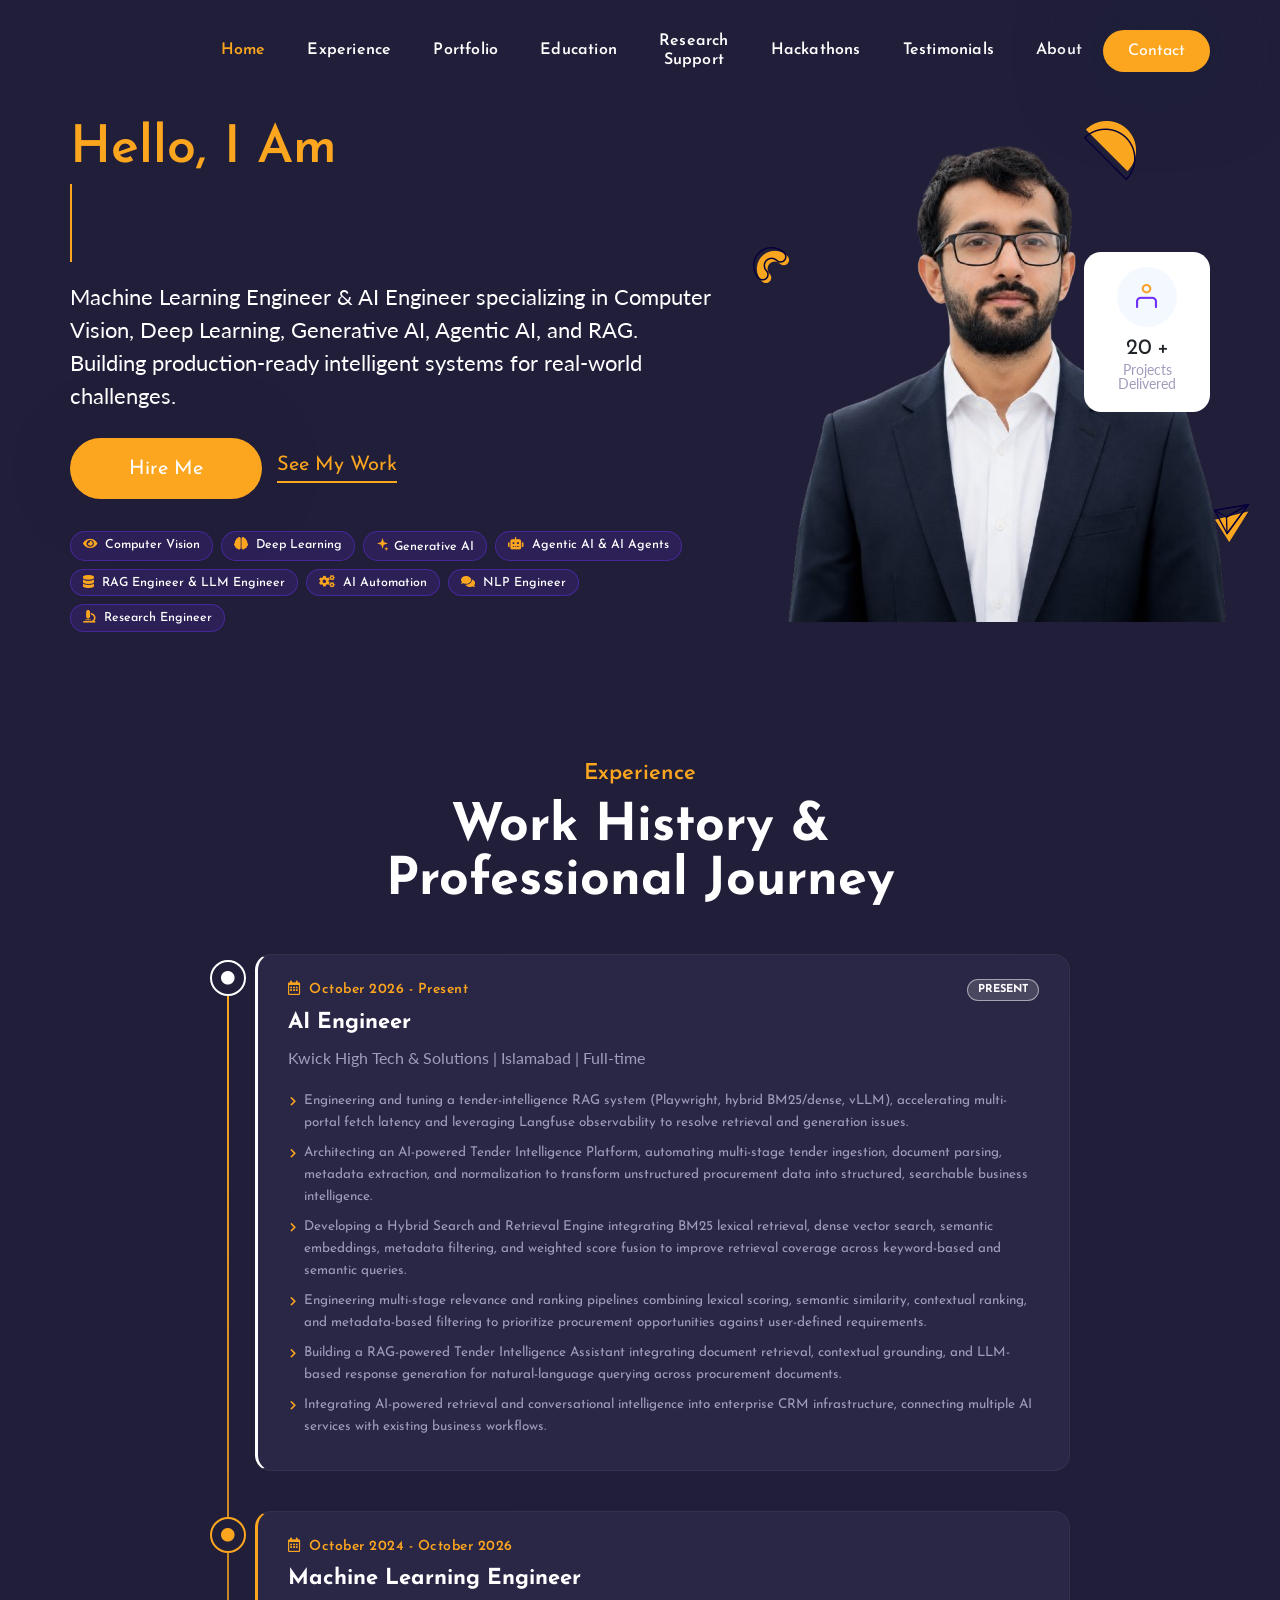
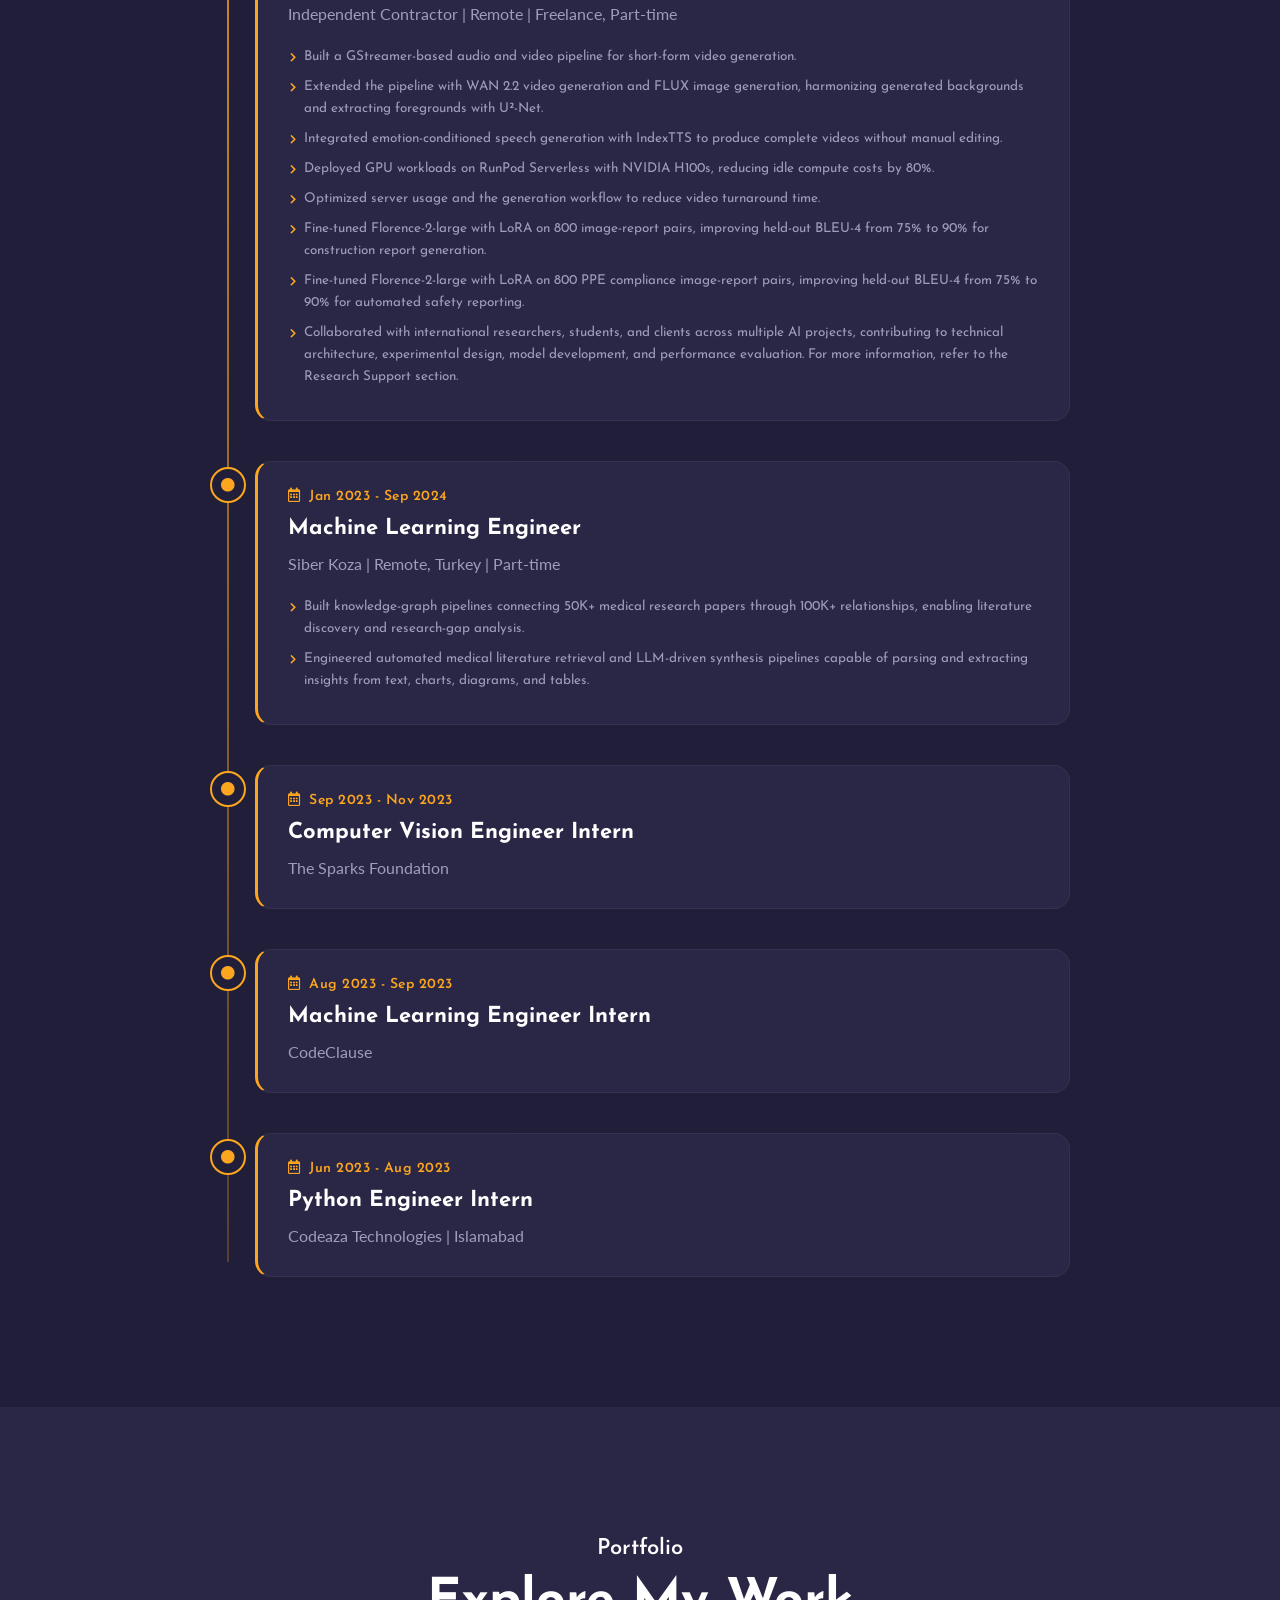
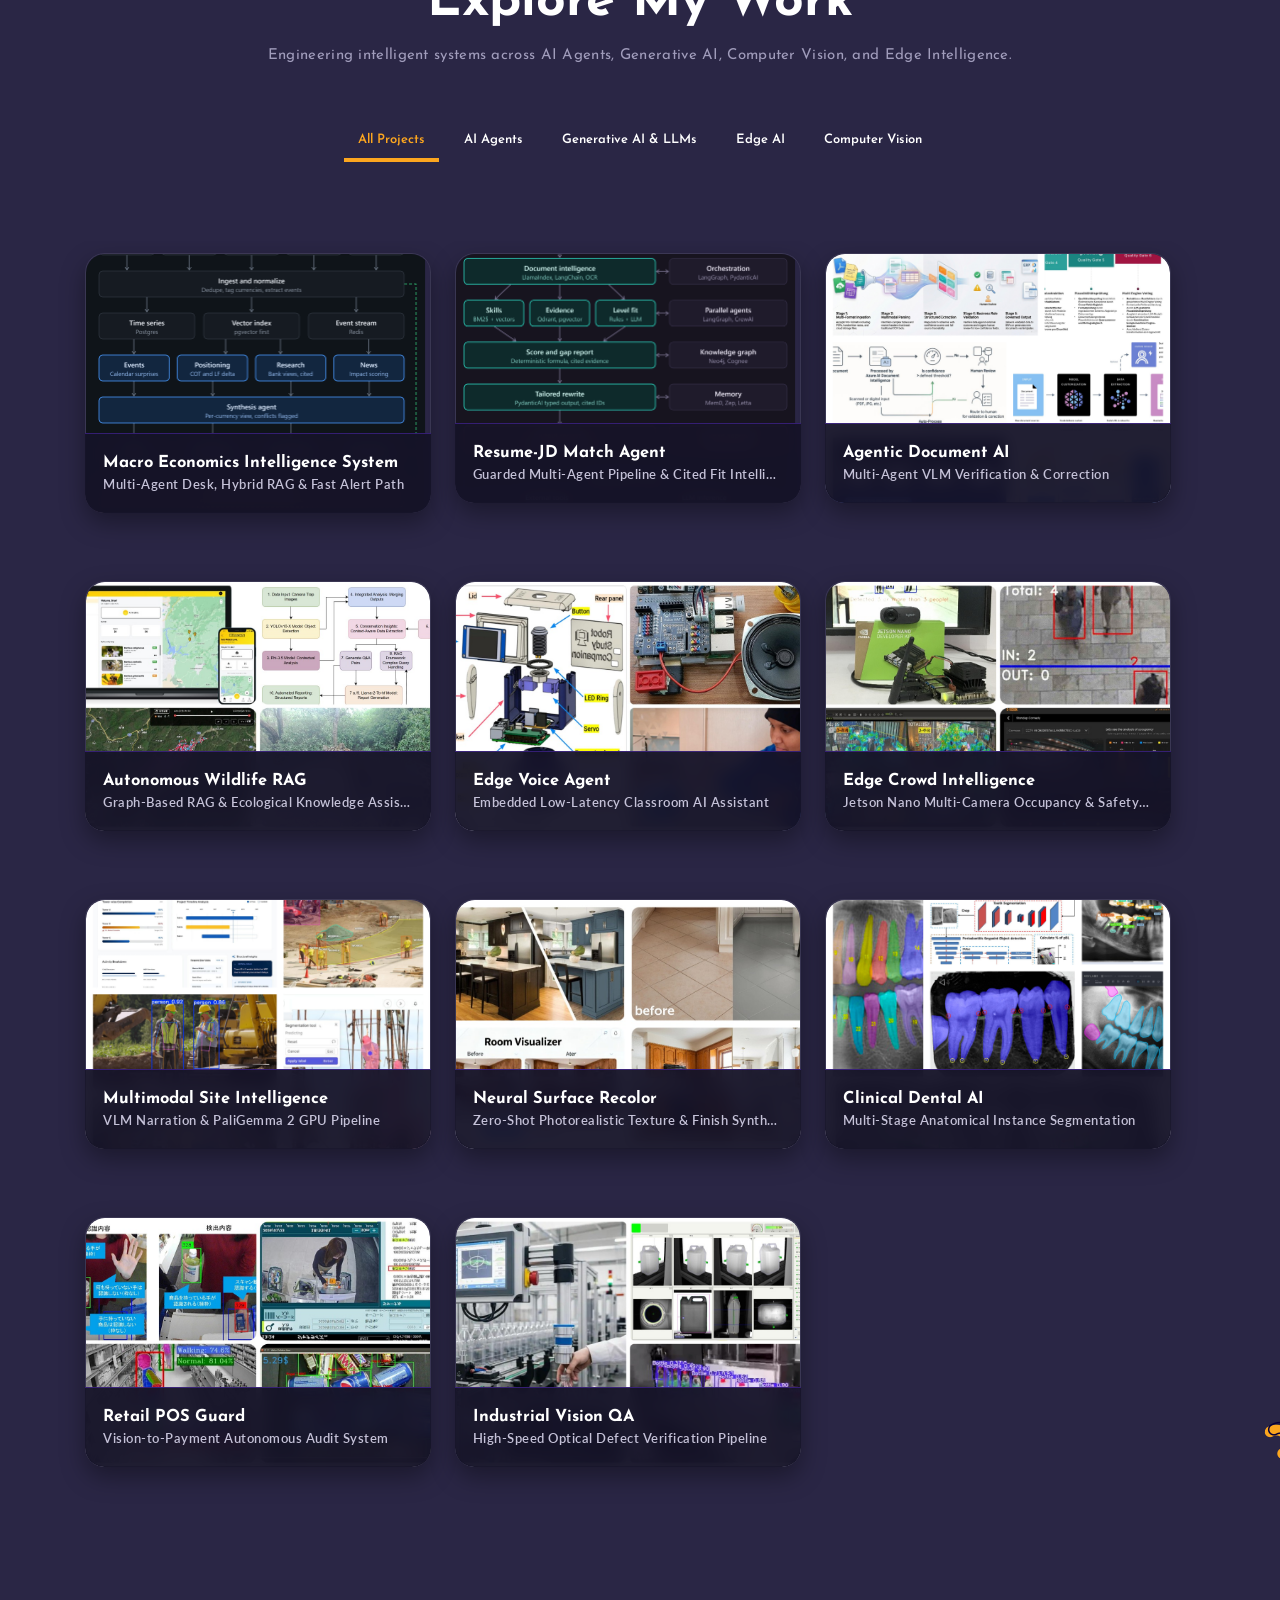
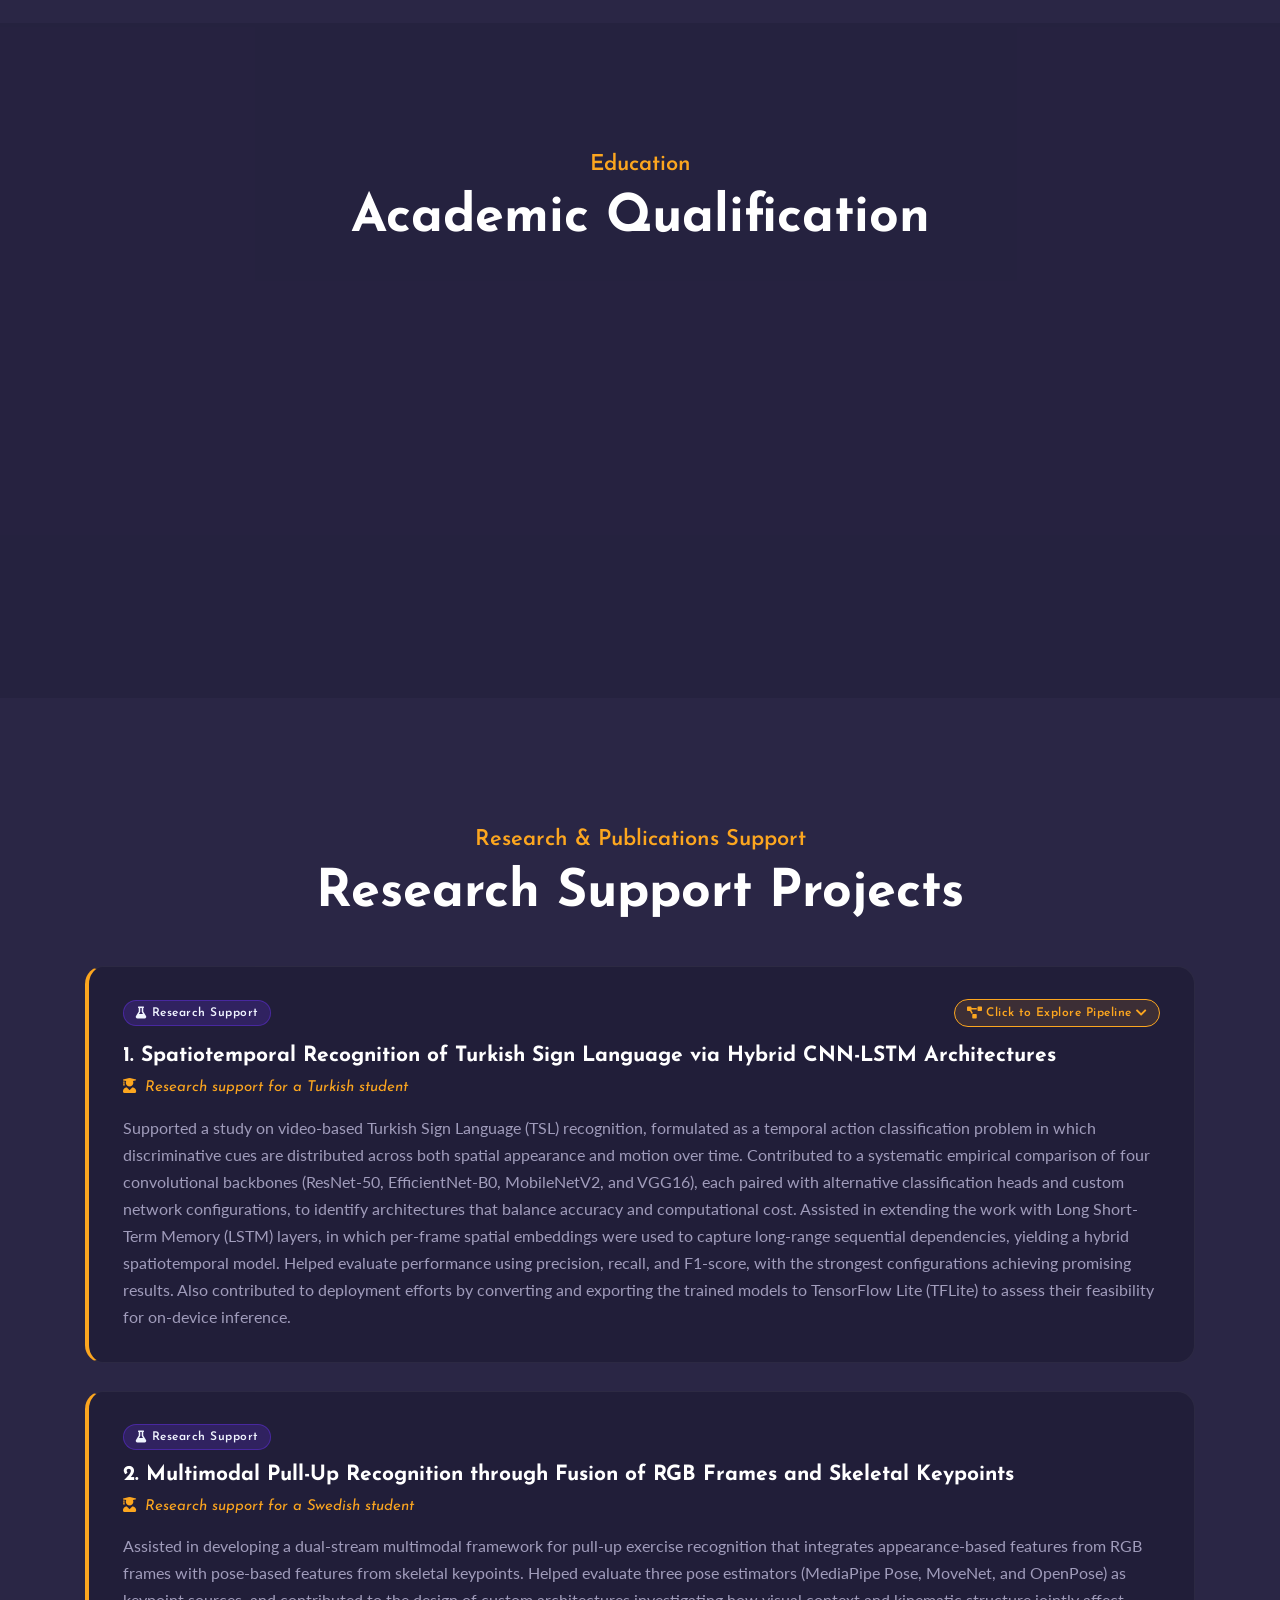
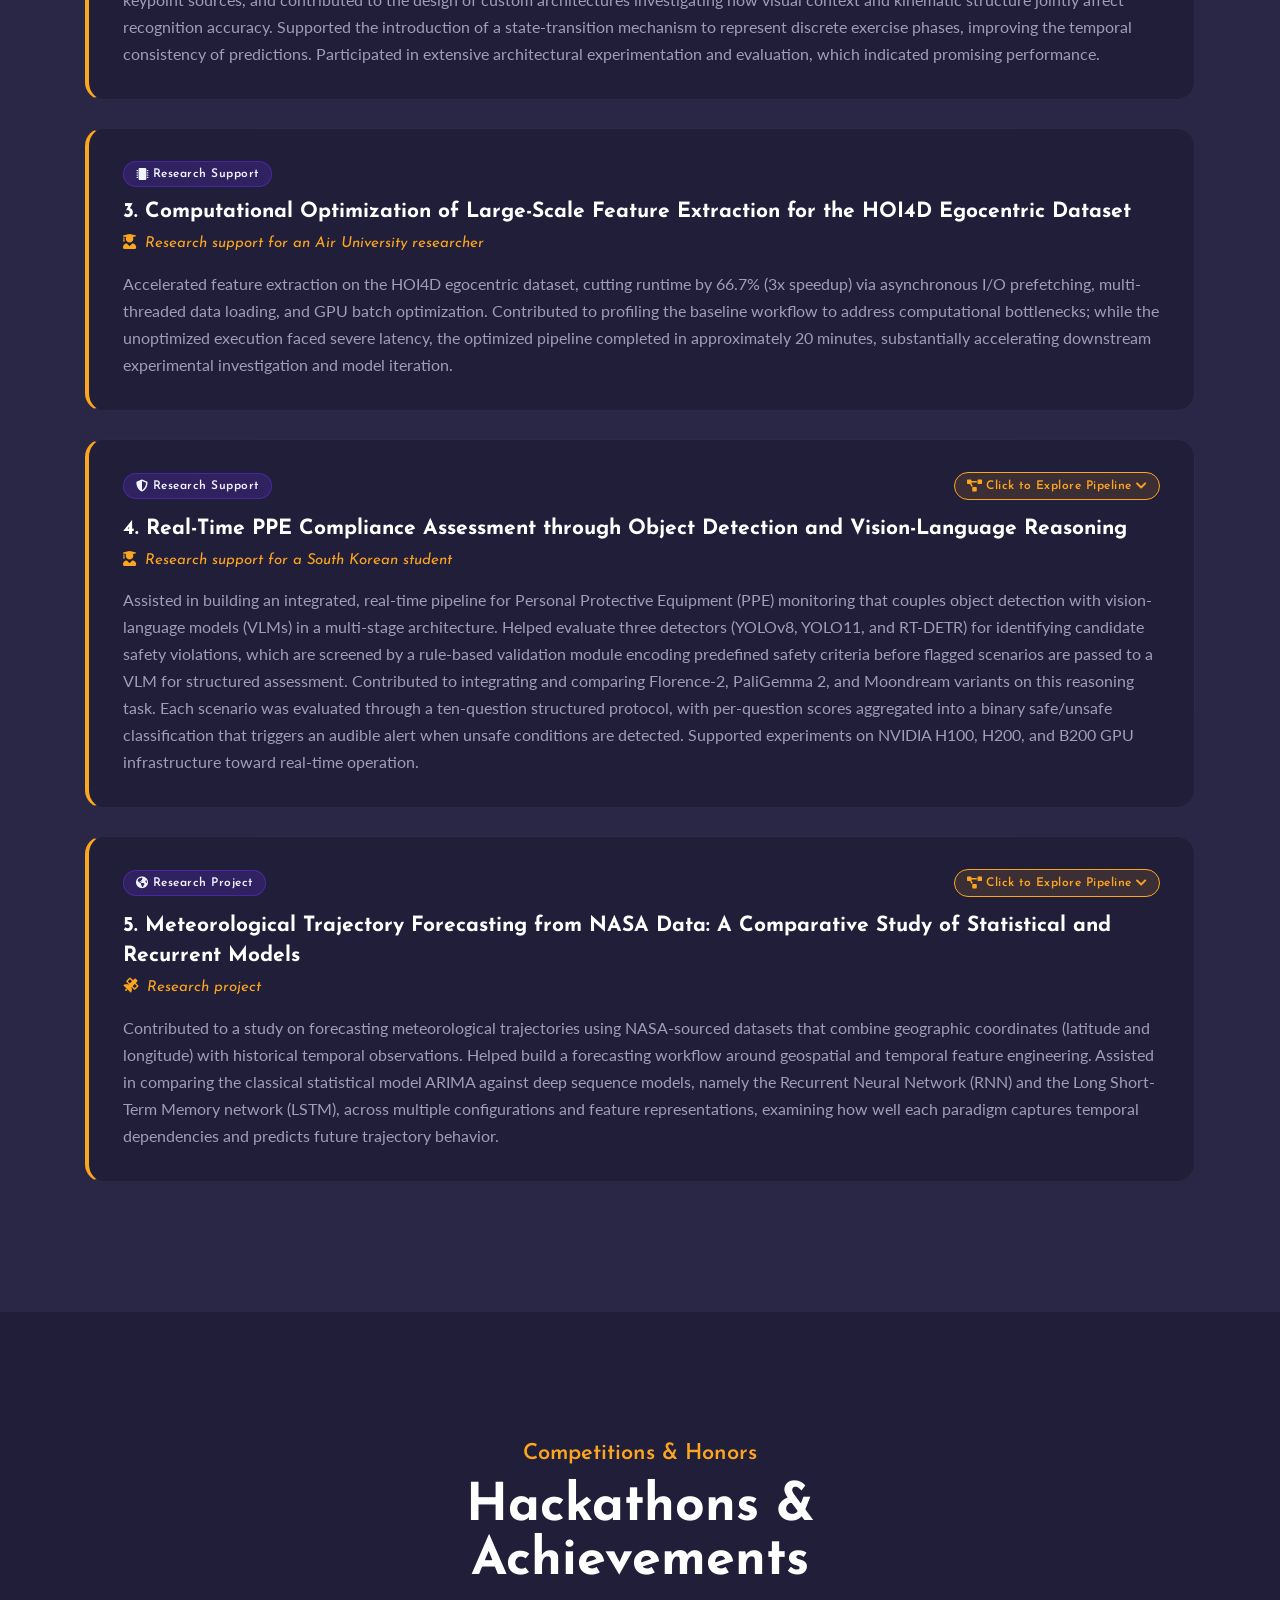
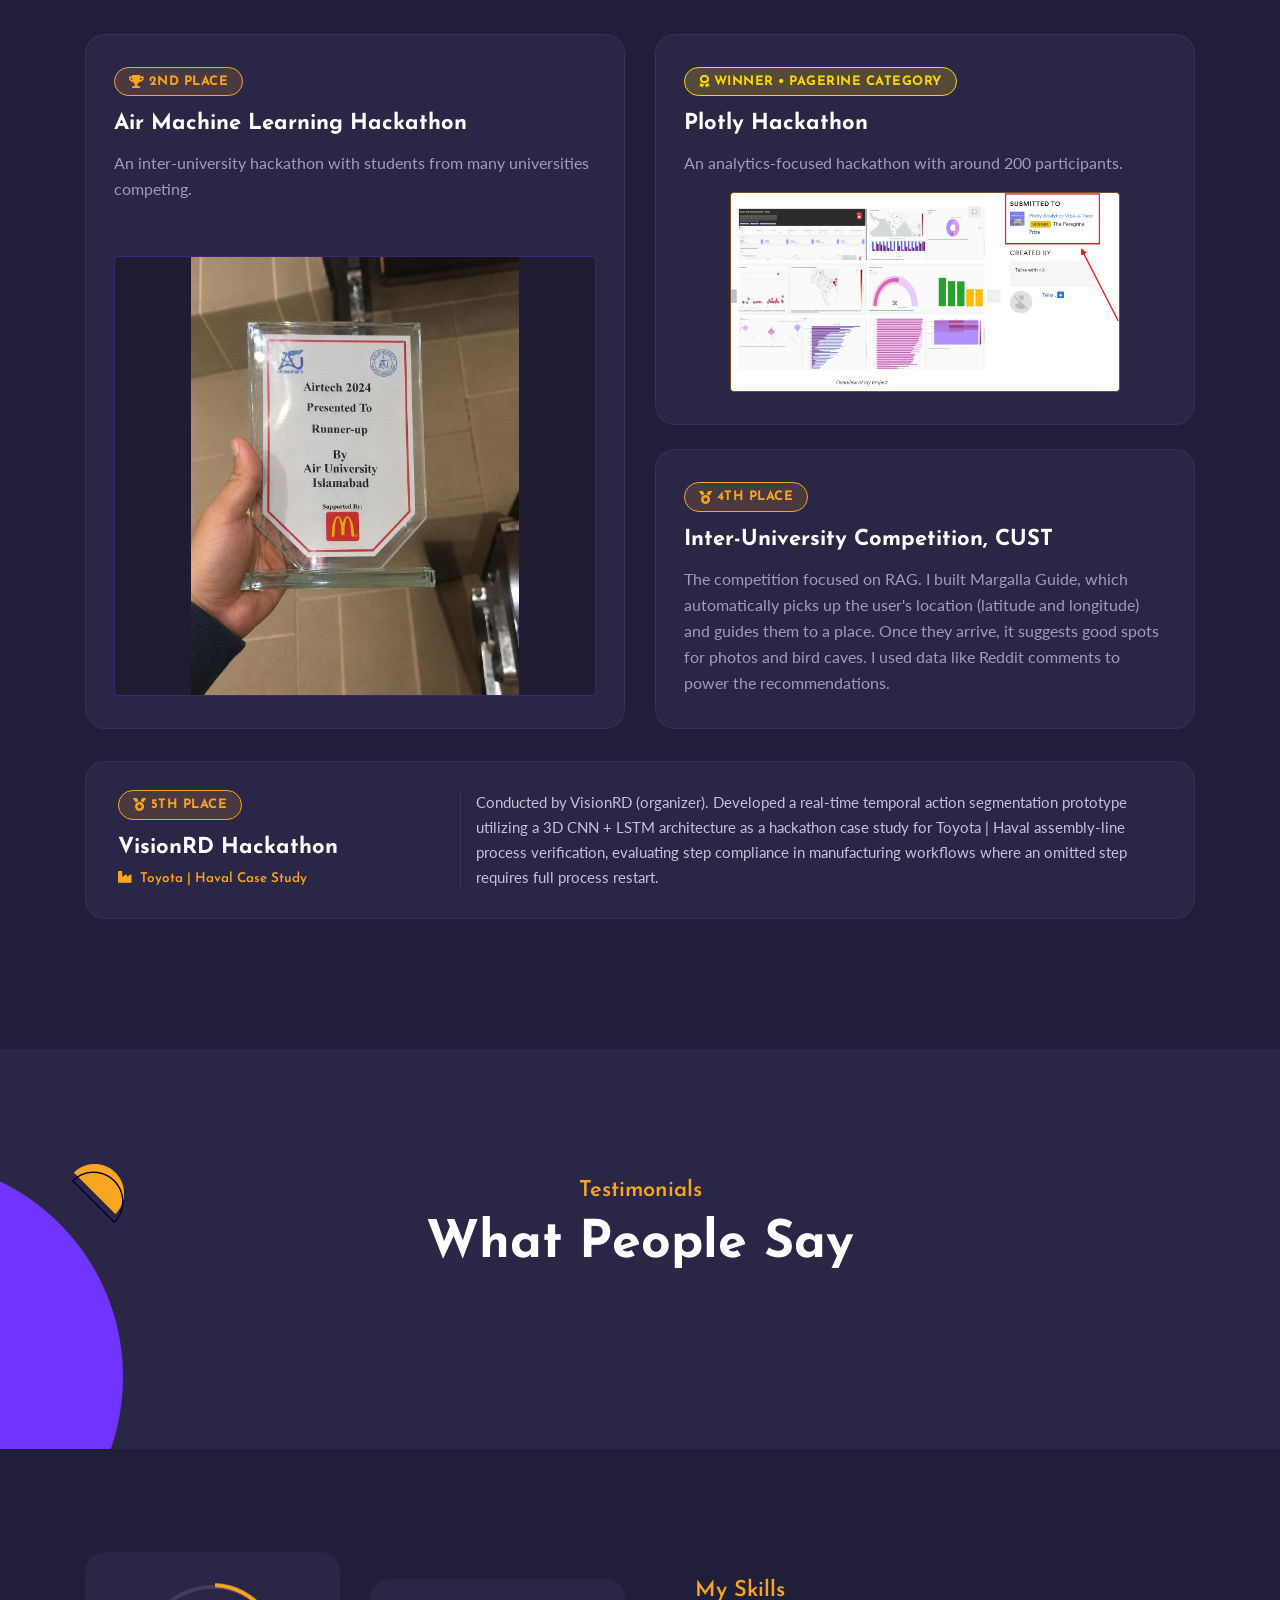
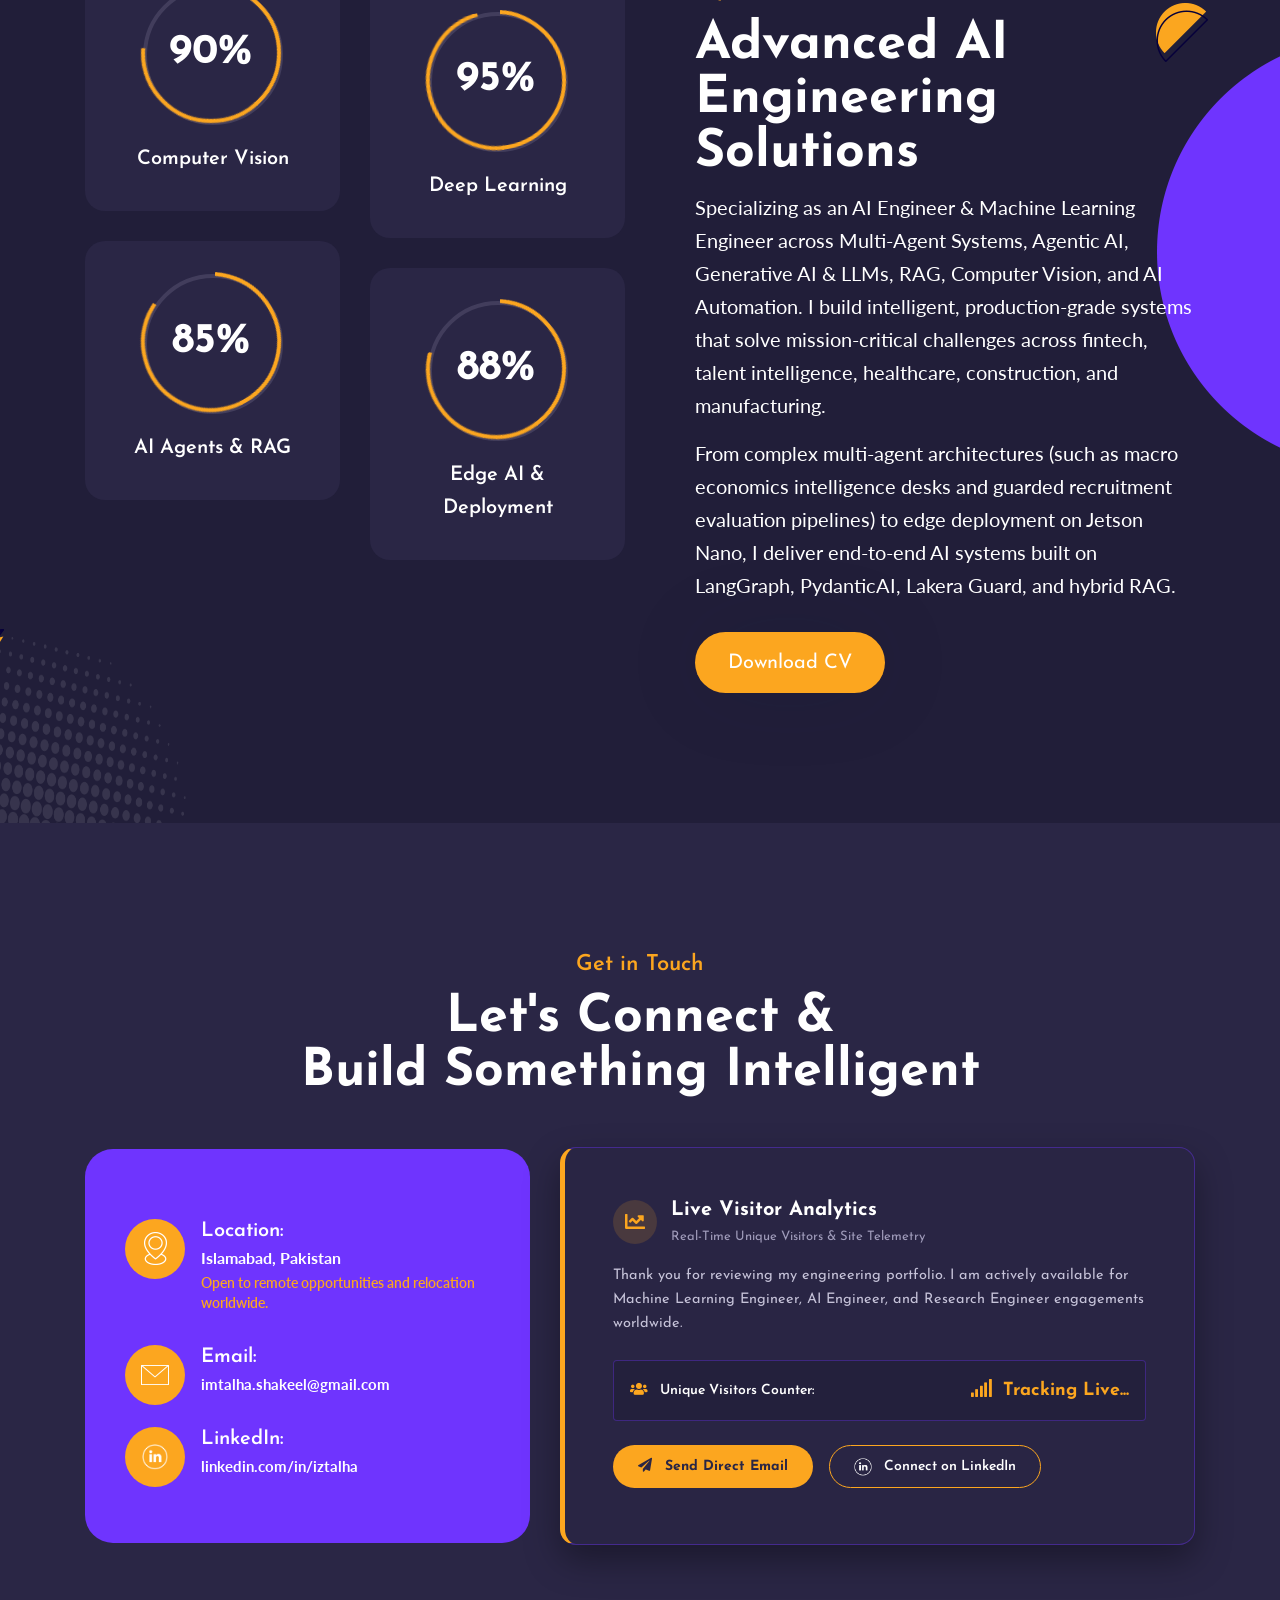
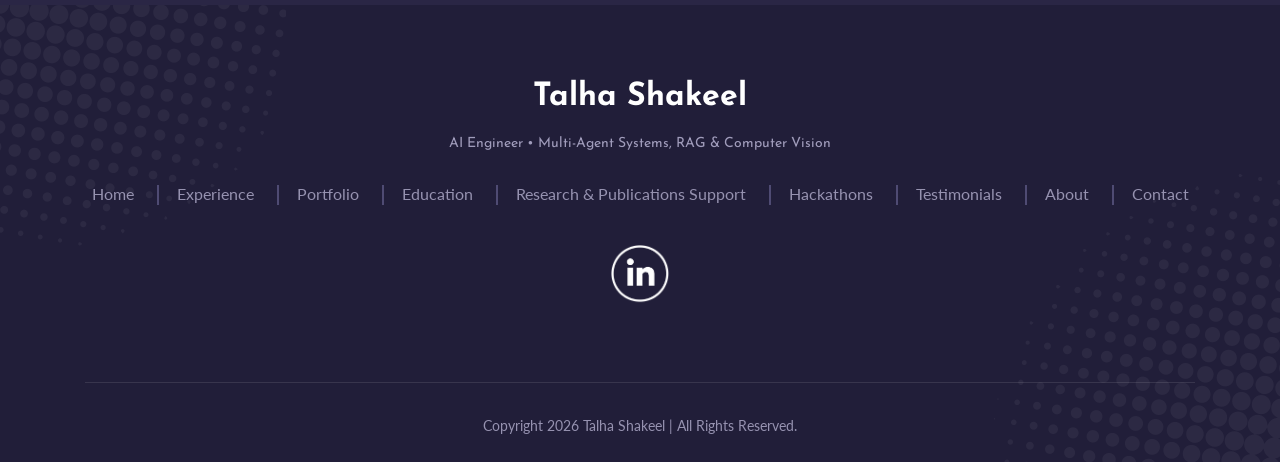
==== commit ddb8b0c6: "Enhance project descriptions with new AI features Updated various project descriptions to include ne" ====
--- a/index.html
+++ b/index.html
@@ -266,23 +266,14 @@
                          <h4 class="timeline-title">Machine Learning Engineer</h4>
                          <p class="timeline-subtitle">Independent Contractor | Remote | Freelance, Part-time</p>
                          <ul class="timeline-bullets list-unstyled mt-3 mb-0">
-                            <li><i class="fas fa-chevron-right mr-2 text-accent"></i> Architected 20+ end-to-end ML &amp; AI agent systems from training to deployment for global businesses across fintech, talent intelligence, healthcare, retail, and construction, leveraging transformer-based vision and LLM architectures.</li>
-                            <li><i class="fas fa-chevron-right mr-2 text-accent"></i> Fine-tuned PaliGemma2-3B using LoRA on 800 construction image-report pairs, improving corpus BLEU-4 from 75% to 90% on a held-out test set.</li>
-                            <li><i class="fas fa-chevron-right mr-2 text-accent"></i> Optimized person-detection inference on NVIDIA Jetson Nano through ONNX export and TensorRT INT8 quantization, increasing throughput from 10 to 30 FPS (3×).</li>
-                            <li><i class="fas fa-chevron-right mr-2 text-accent"></i> Architected and delivered end-to-end AI solutions across Agentic AI, Generative AI, Computer Vision, Medical Imaging, and Multimodal Machine Learning, translating research and business requirements into deployable AI applications.</li>
-                            <li><i class="fas fa-chevron-right mr-2 text-accent"></i> Engineered multi-agent architectures using LangChain, LangGraph, MCP servers, A2A communication, tool calling, persistent memory, and state management, enabling coordinated execution of complex, multi-stage workflows.</li>
-                            <li><i class="fas fa-chevron-right mr-2 text-accent"></i> Architected an autonomous Macro Economics Intelligence System orchestrating 4 parallel LangGraph analyst agents with pgvector hybrid retrieval, LiteLLM routing, and a deterministic sub-second fast alert path bypassing LLM latency for urgent market events.</li>
-                            <li><i class="fas fa-chevron-right mr-2 text-accent"></i> Built an adversarial-resilient Resume-JD Match Agent utilizing LangGraph, PydanticAI, Lakera Guard, NeMo Guardrails, a secure local PII vault, and deterministic cited scoring with human-in-the-loop review.</li>
-                            <li><i class="fas fa-chevron-right mr-2 text-accent"></i> Designed advanced Hybrid RAG architectures integrating BM25, vector databases, dense embeddings, contextual retrieval, metadata filtering, and reranking to improve retrieval precision and grounded LLM response generation.</li>
-                            <li><i class="fas fa-chevron-right mr-2 text-accent"></i> Developed healthcare and medical-imaging AI workflows incorporating HIPAA-aligned safeguards, protected health information (PHI) handling, access controls, auditability, and FDA/FD&amp;C Act regulatory considerations for sensitive medical image processing.</li>
-                            <li><i class="fas fa-chevron-right mr-2 text-accent"></i> Built multimodal document intelligence pipelines integrating OCR, VLM-based visual reasoning, rule-based validation, structured information extraction, and automated report generation to streamline document analysis.</li>
-                            <li><i class="fas fa-chevron-right mr-2 text-accent"></i> Developed computer vision architectures using YOLO, RT-DETR, CNNs, image segmentation, object tracking, pose estimation, and temporal modeling for automated visual inspection and activity recognition.</li>
-                            <li><i class="fas fa-chevron-right mr-2 text-accent"></i> Engineered GPU-accelerated AI inference workflows across NVIDIA H100, H200, and B200 GPUs, integrating DeepStream and Jetson platforms for high-performance cloud and edge AI applications.</li>
-                            <li><i class="fas fa-chevron-right mr-2 text-accent"></i> Optimized deep-learning inference and edge deployment using TensorFlow Lite, model conversion, quantization, and hardware-aware execution across heterogeneous computing environments.</li>
-                            <li><i class="fas fa-chevron-right mr-2 text-accent"></i> Designed scalable AI infrastructure using AWS EC2, serverless computing, FastAPI, REST APIs, Docker, asynchronous processing, and CI/CD, incorporating MLOps and LLMOps practices.</li>
-                            <li><i class="fas fa-chevron-right mr-2 text-accent"></i> Optimized HOI4D egocentric video feature-extraction pipelines, reducing processing time from an estimated 1 hour to approximately 20 minutes, substantially accelerating downstream research workflows.</li>
-                            <li><i class="fas fa-chevron-right mr-2 text-accent"></i> Developed multimodal human activity recognition architectures combining 2 input modalities (video frames and skeletal keypoints) with CNN-based feature extraction, temporal modeling, and state-transition analysis.</li>
-                            <li><i class="fas fa-chevron-right mr-2 text-accent"></i> Collaborated with international researchers, students, and clients across multiple AI projects, contributing to technical architecture, experimental design, model development, and performance evaluation.</li>
+                            <li><i class="fas fa-chevron-right mr-2 text-accent"></i> Built a GStreamer-based audio and video pipeline for short-form video generation.</li>
+                              <li><i class="fas fa-chevron-right mr-2 text-accent"></i> Extended the pipeline with WAN 2.2 video generation and FLUX image generation, harmonizing generated backgrounds and extracting foregrounds with U²-Net.</li>
+                              <li><i class="fas fa-chevron-right mr-2 text-accent"></i> Integrated emotion-conditioned speech generation with IndexTTS to produce complete videos without manual editing.</li>
+                              <li><i class="fas fa-chevron-right mr-2 text-accent"></i> Deployed GPU workloads on RunPod Serverless with NVIDIA H100s, reducing idle compute costs by 80%.</li>
+                              <li><i class="fas fa-chevron-right mr-2 text-accent"></i> Optimized server usage and the generation workflow to reduce video turnaround time.</li>
+                              <li><i class="fas fa-chevron-right mr-2 text-accent"></i> Fine-tuned Florence-2-large with LoRA on 800 image-report pairs, improving held-out BLEU-4 from 75% to 90% for construction report generation.</li>
+                              <li><i class="fas fa-chevron-right mr-2 text-accent"></i> Fine-tuned Florence-2-large with LoRA on 800 PPE compliance image-report pairs, improving held-out BLEU-4 from 75% to 90% for automated safety reporting.</li>
+                              <li><i class="fas fa-chevron-right mr-2 text-accent"></i> Collaborated with international researchers, students, and clients across multiple AI projects, contributing to technical architecture, experimental design, model development, and performance evaluation. For more information, refer to the Research Support section.</li>
                          </ul>
                       </div>
                    </div>
@@ -299,7 +290,7 @@
                          <p class="timeline-subtitle">Siber Koza | Remote, Turkey | Part-time</p>
                          <ul class="timeline-bullets list-unstyled mt-3 mb-0">
                             <li><i class="fas fa-chevron-right mr-2 text-accent"></i> Built knowledge-graph pipelines connecting 50K+ medical research papers through 100K+ relationships, enabling literature discovery and research-gap analysis.</li>
-                            <li><i class="fas fa-chevron-right mr-2 text-accent"></i> Built automated research retrieval and LLM-powered insight generation pipelines for medical literature.</li>
+                            <li><i class="fas fa-chevron-right mr-2 text-accent"></i> Engineered automated medical literature retrieval and LLM-driven synthesis pipelines capable of parsing and extracting insights from text, charts, diagrams, and tables.</li>
                          </ul>
                       </div>
                    </div>
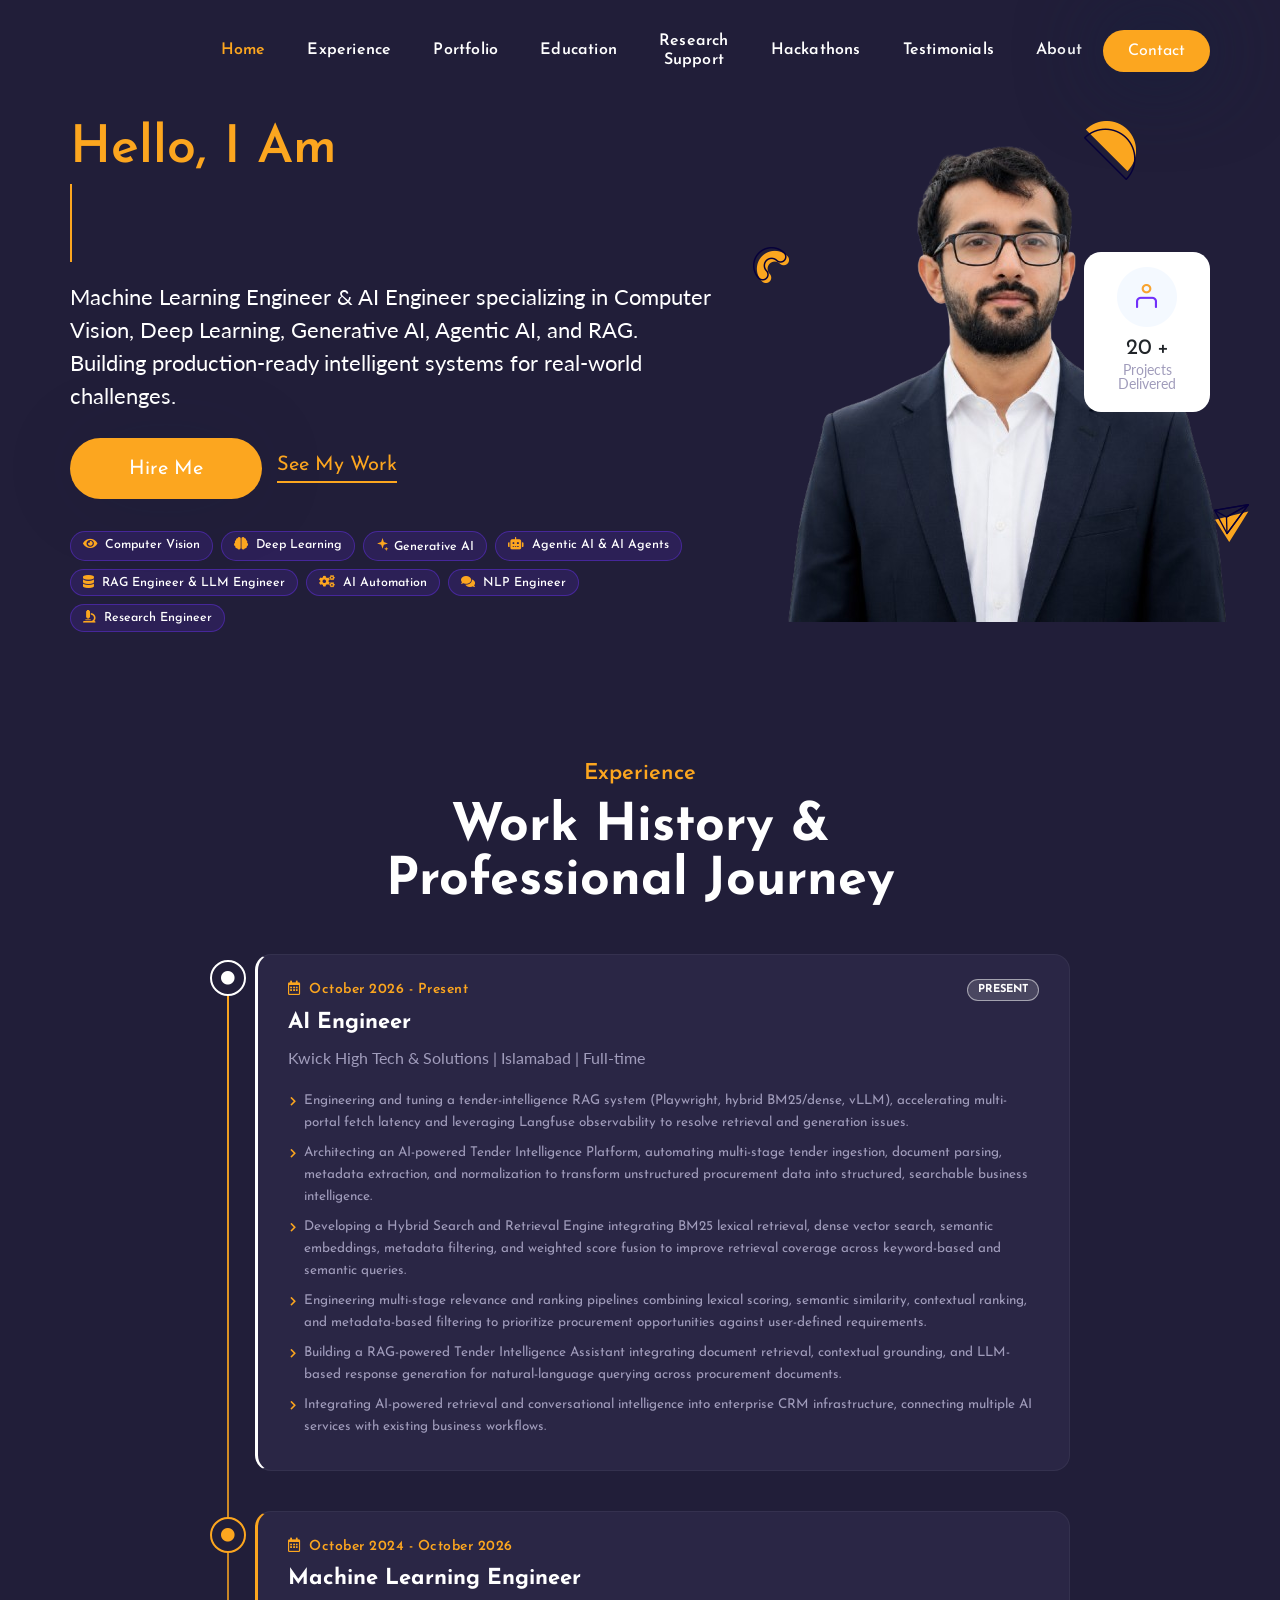
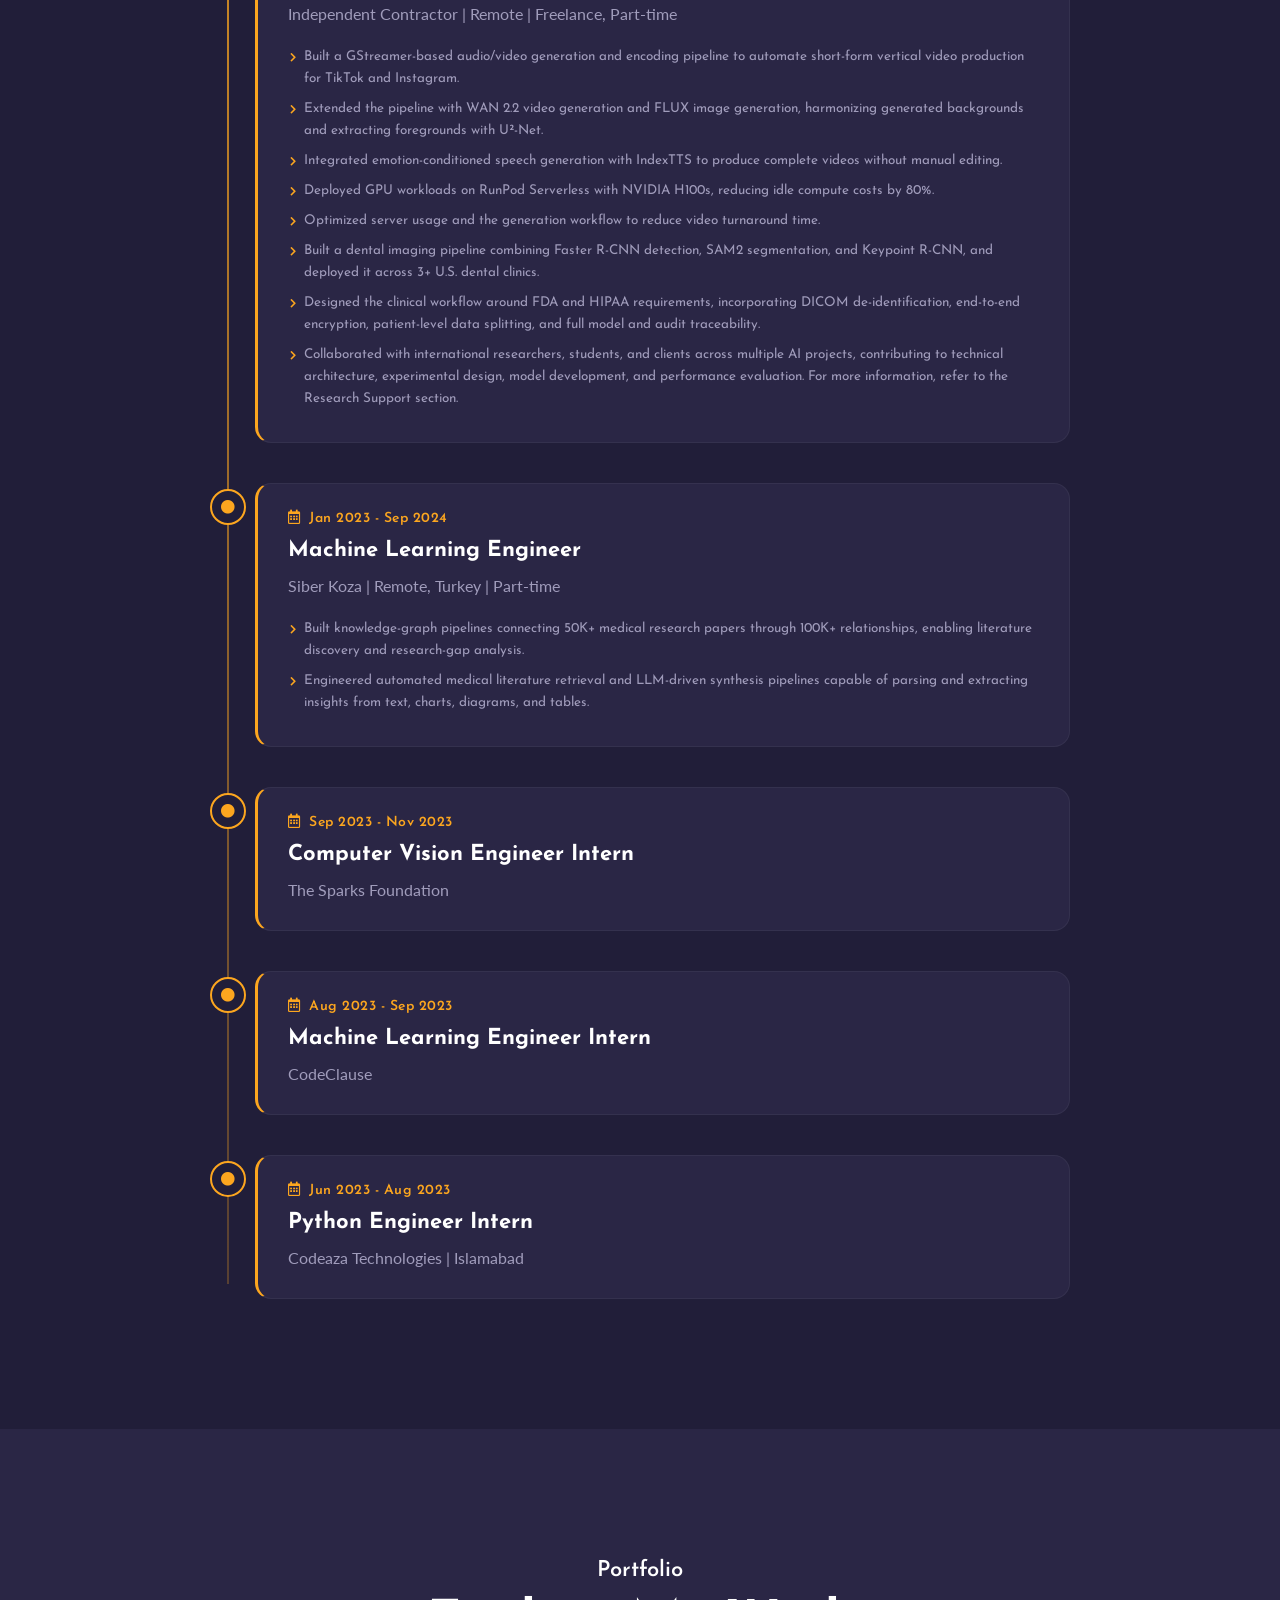
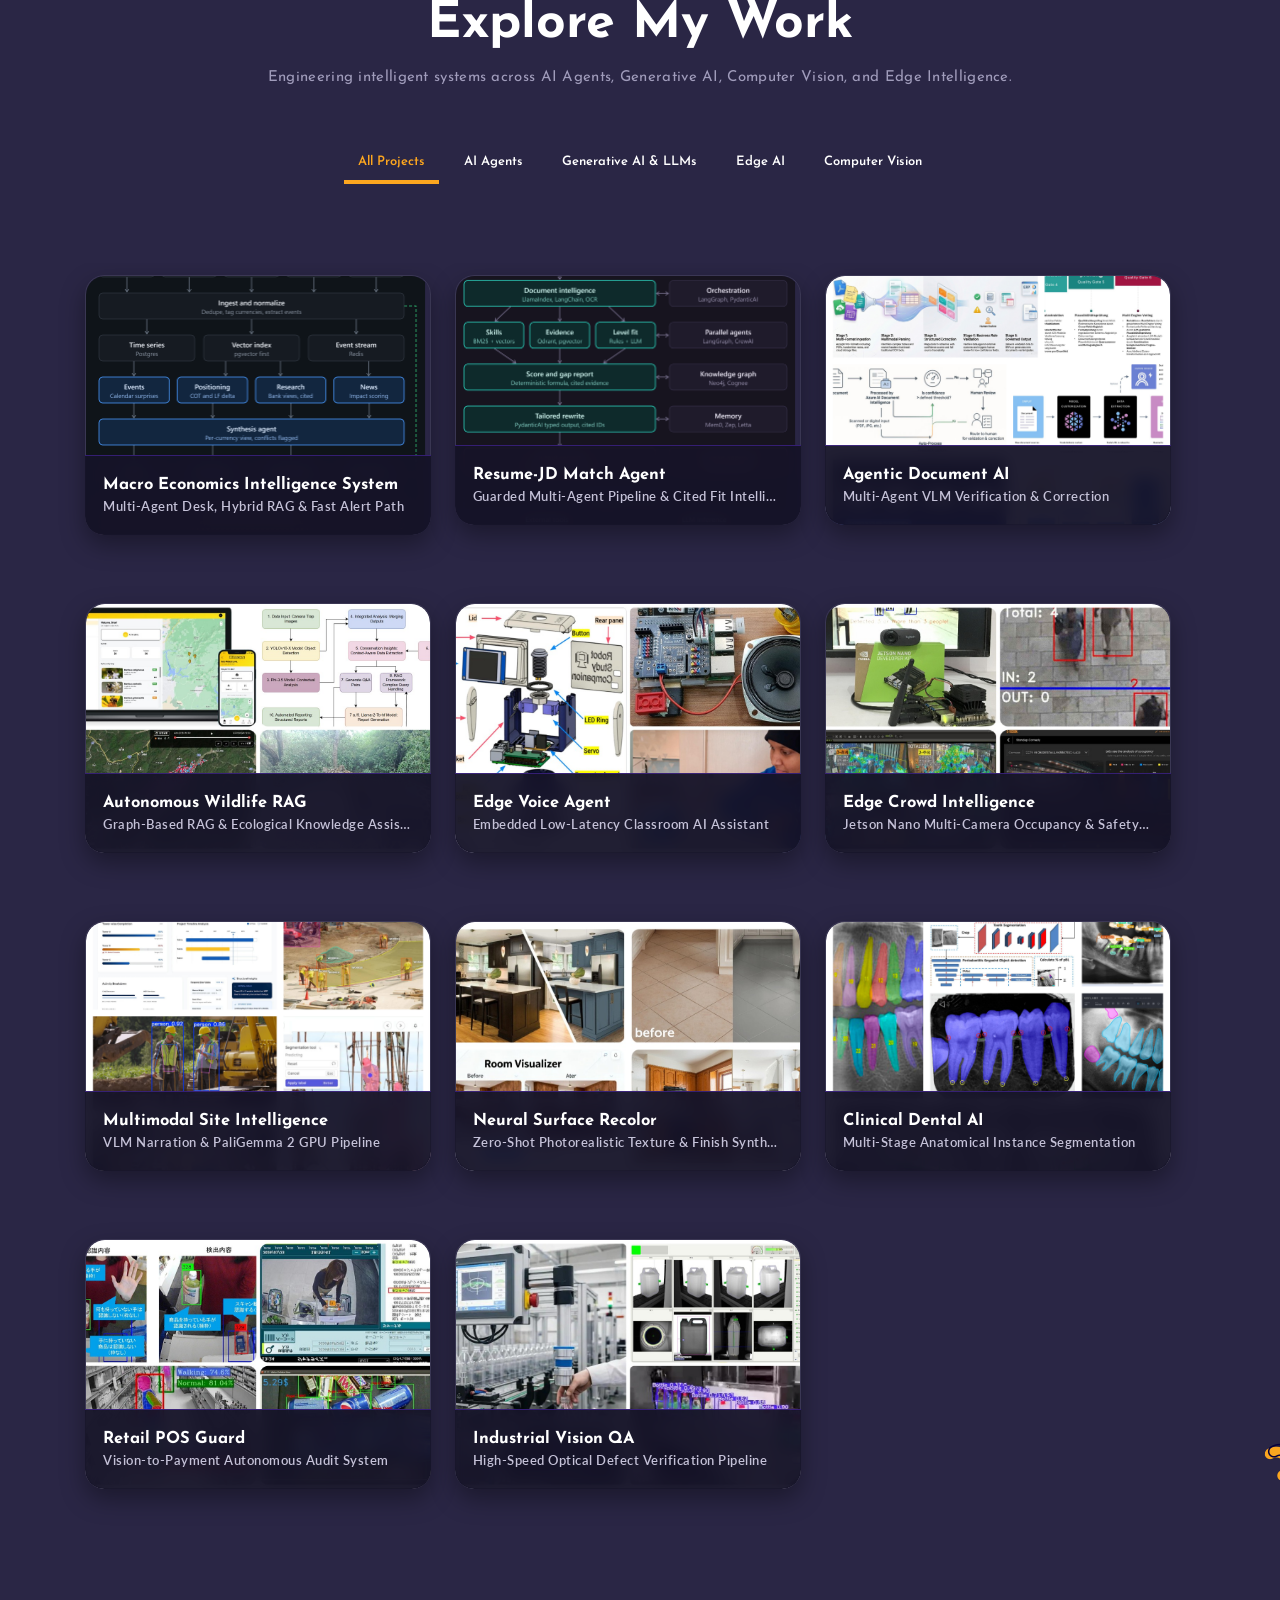
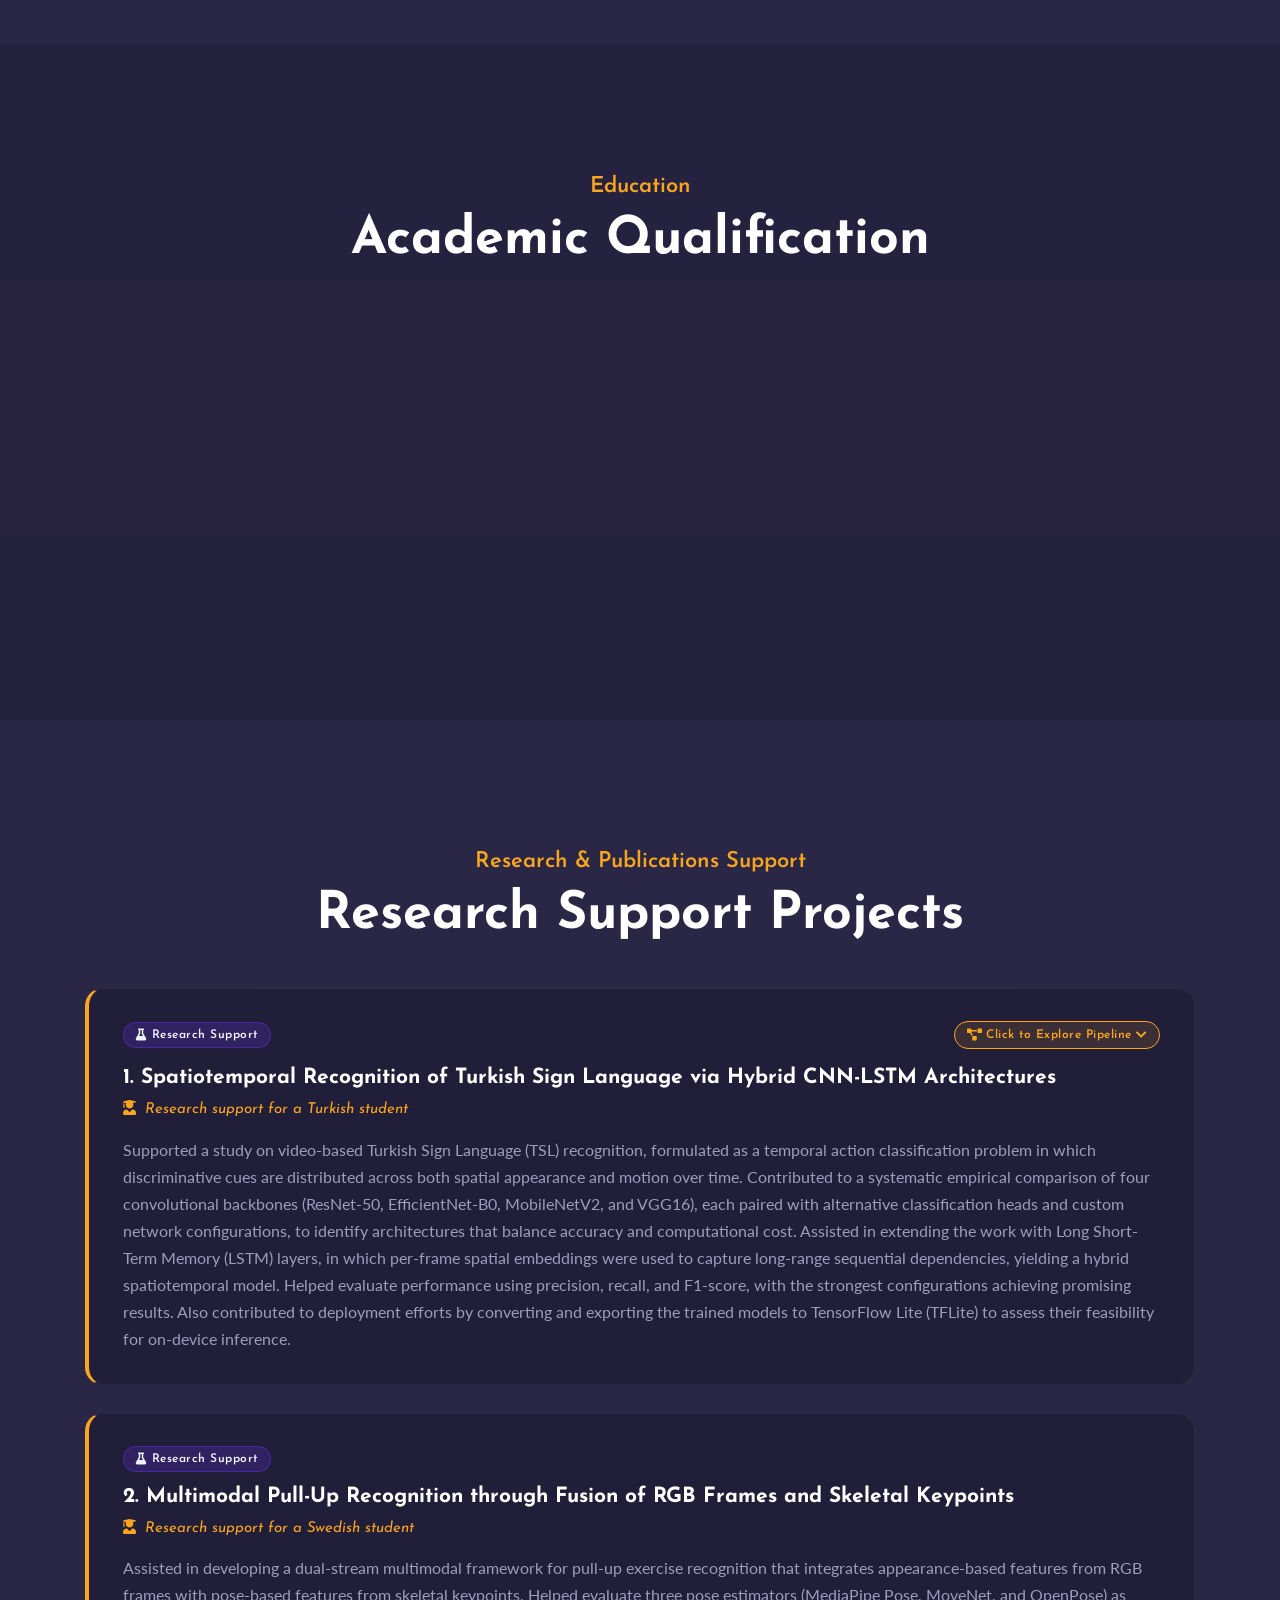
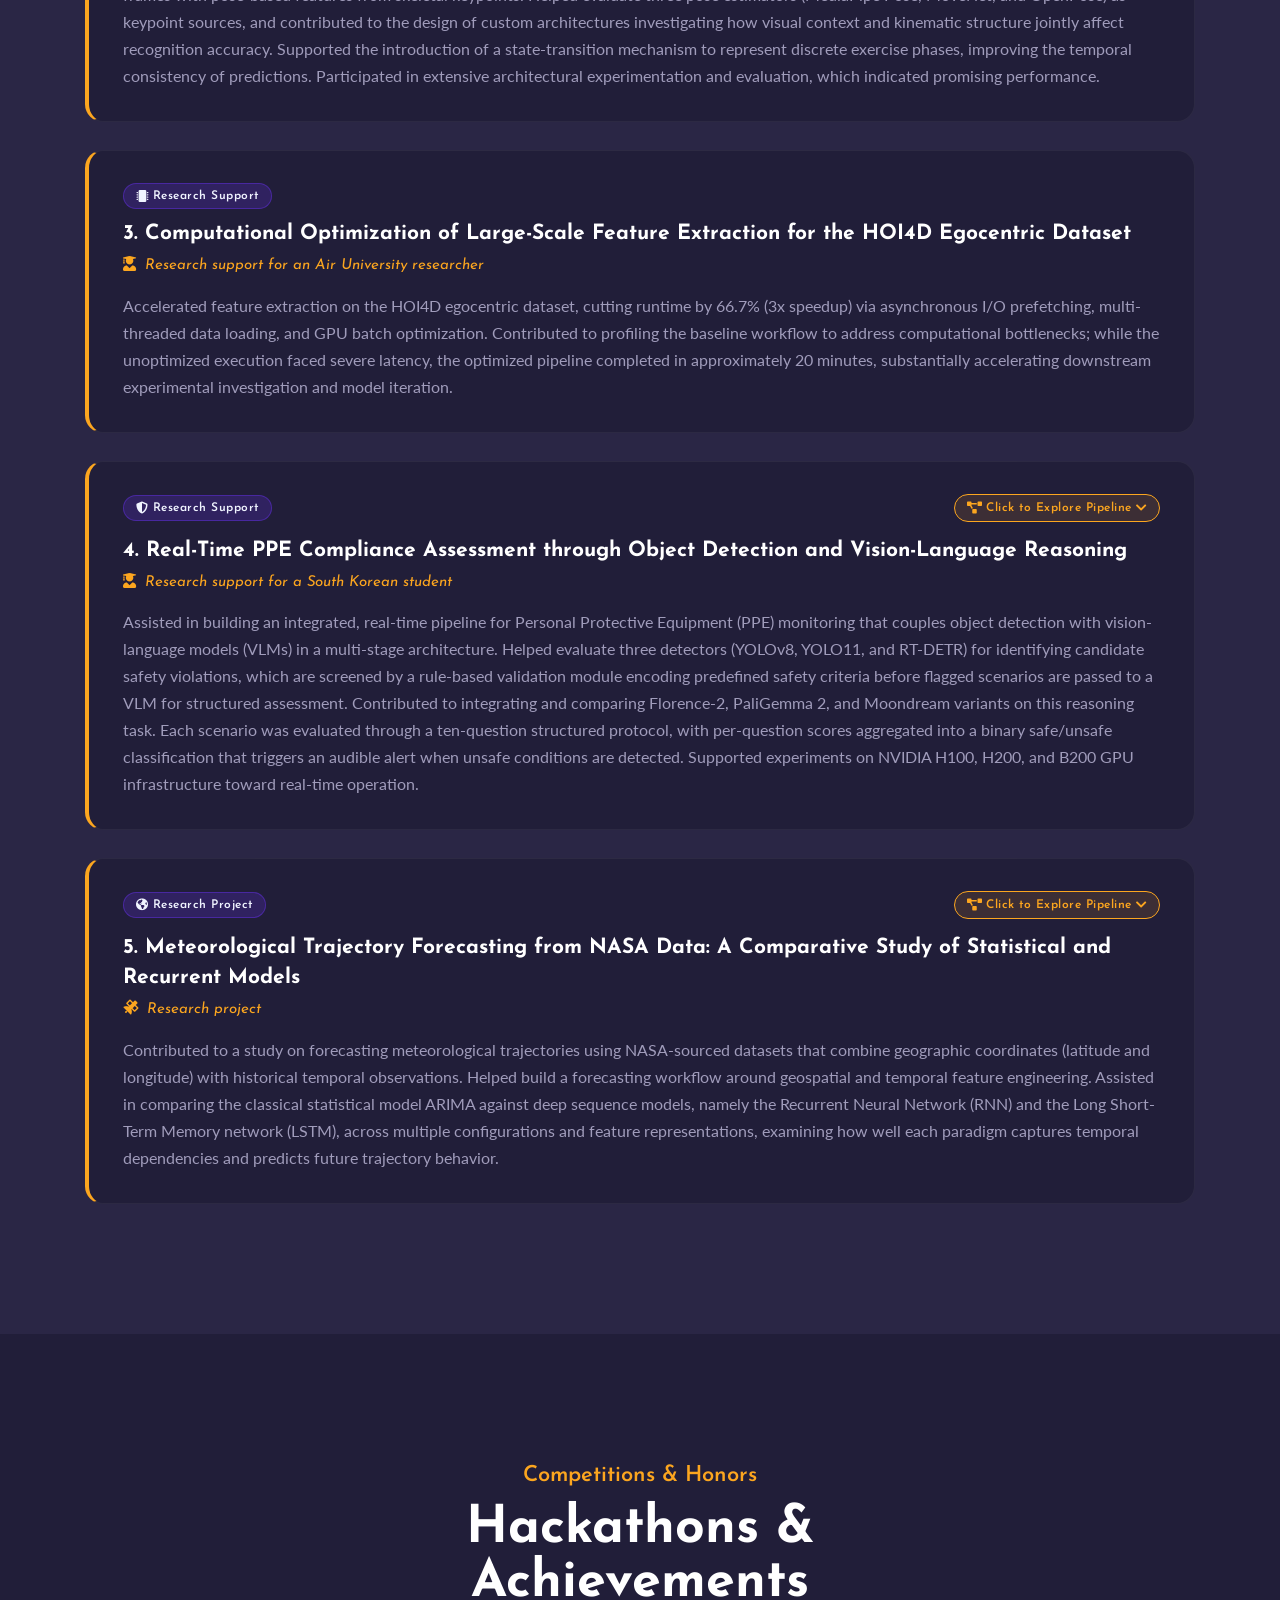
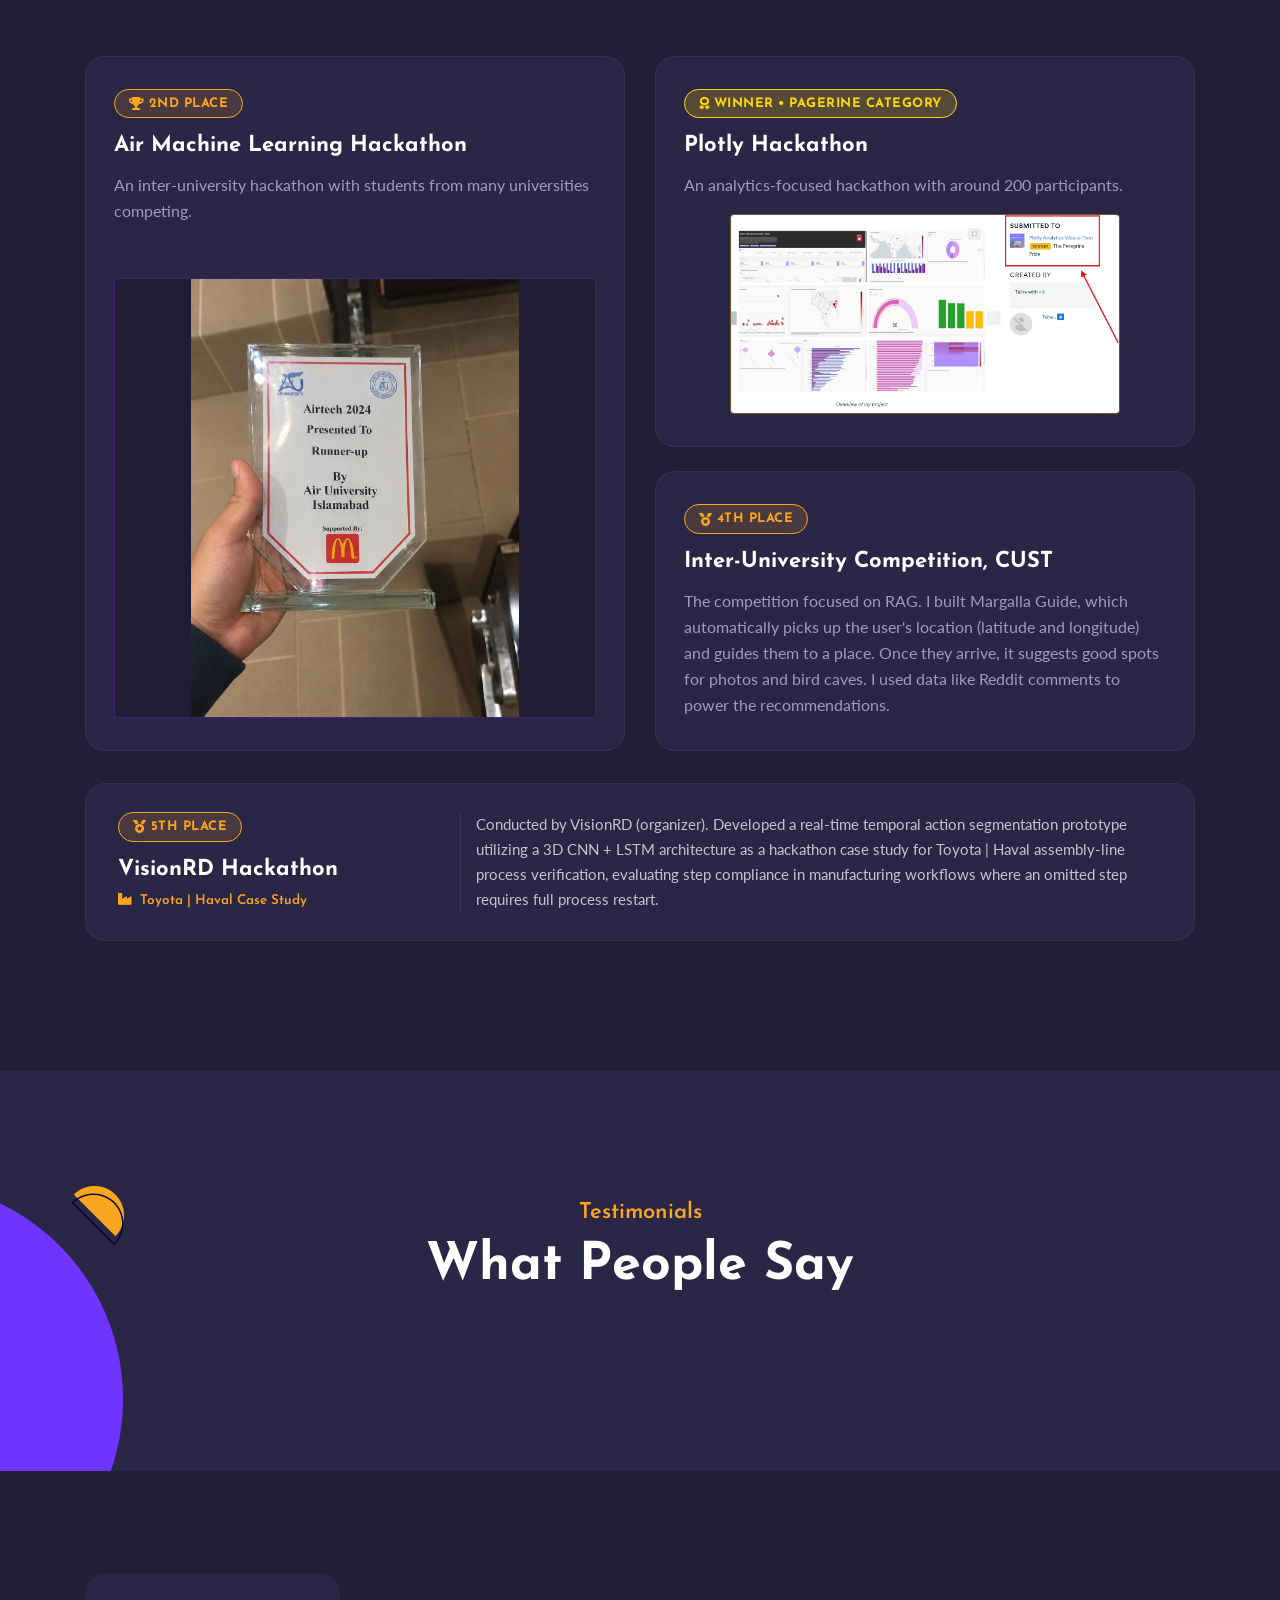
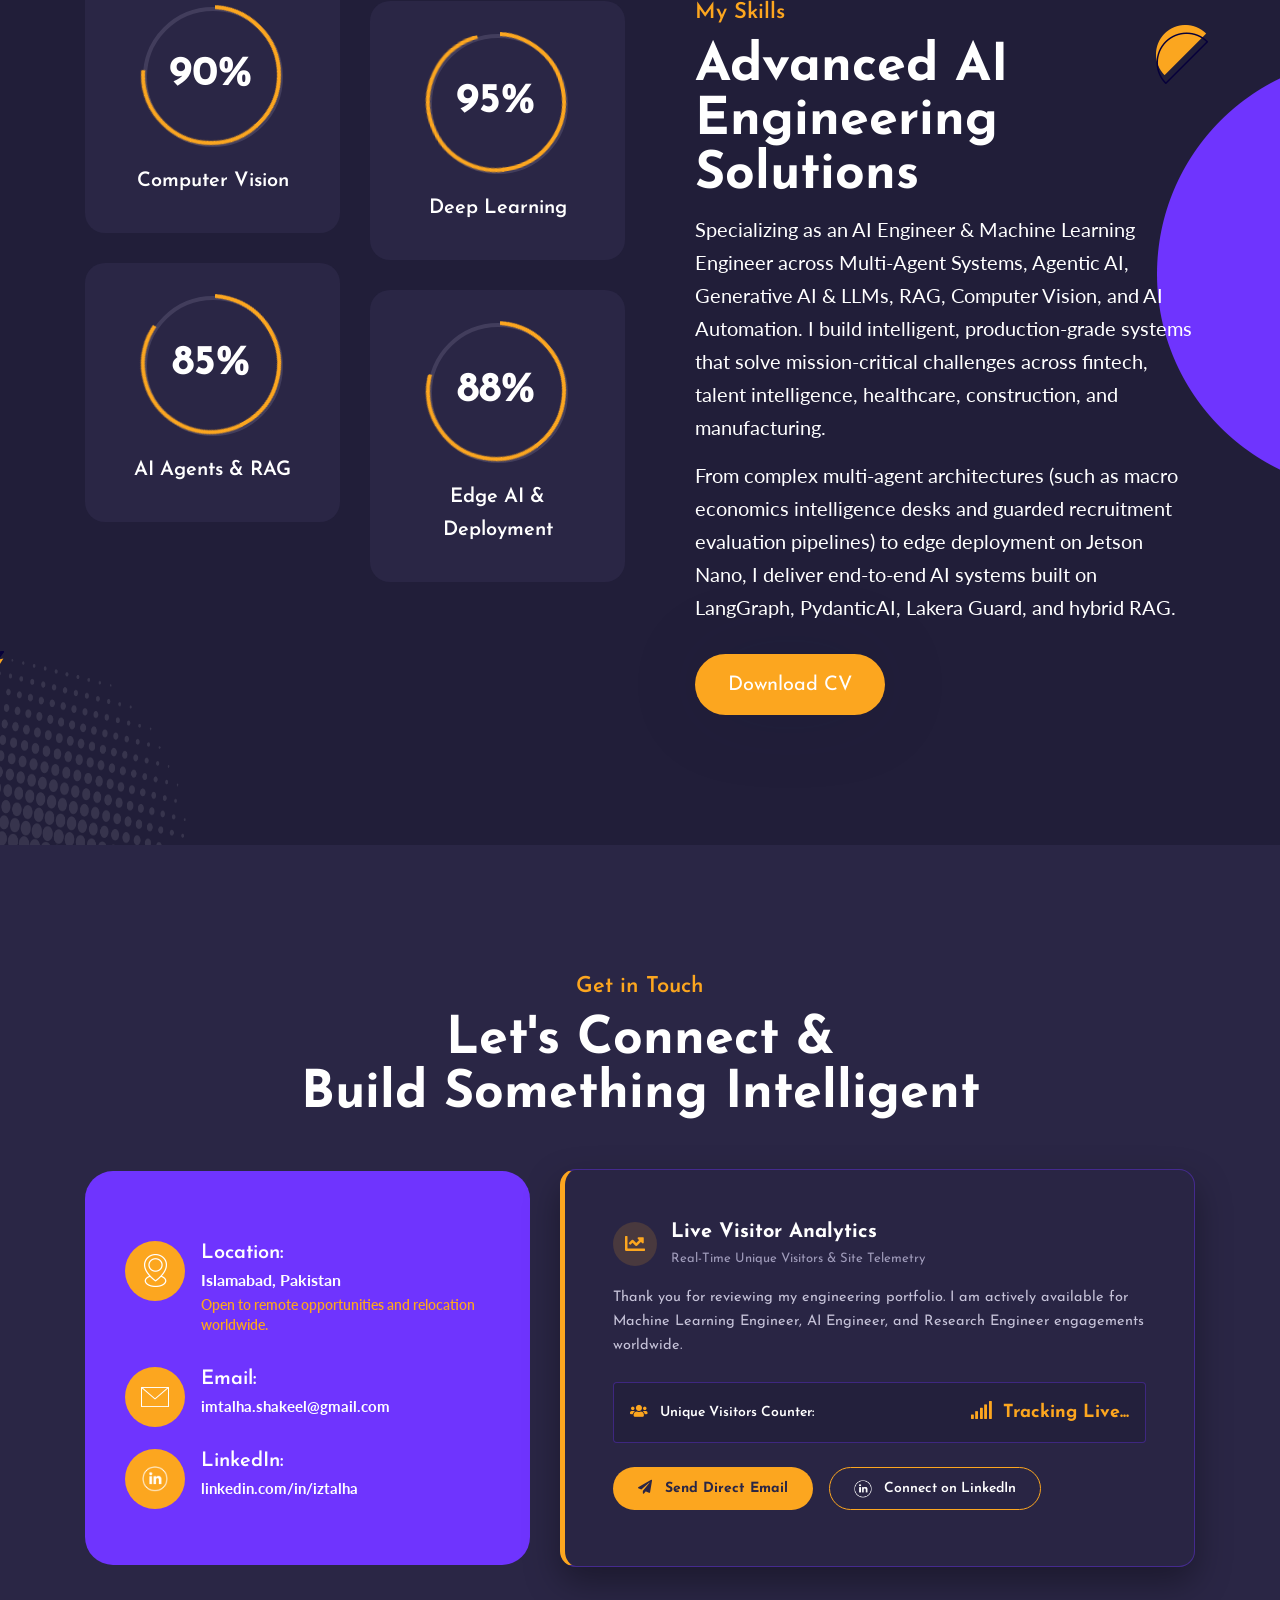
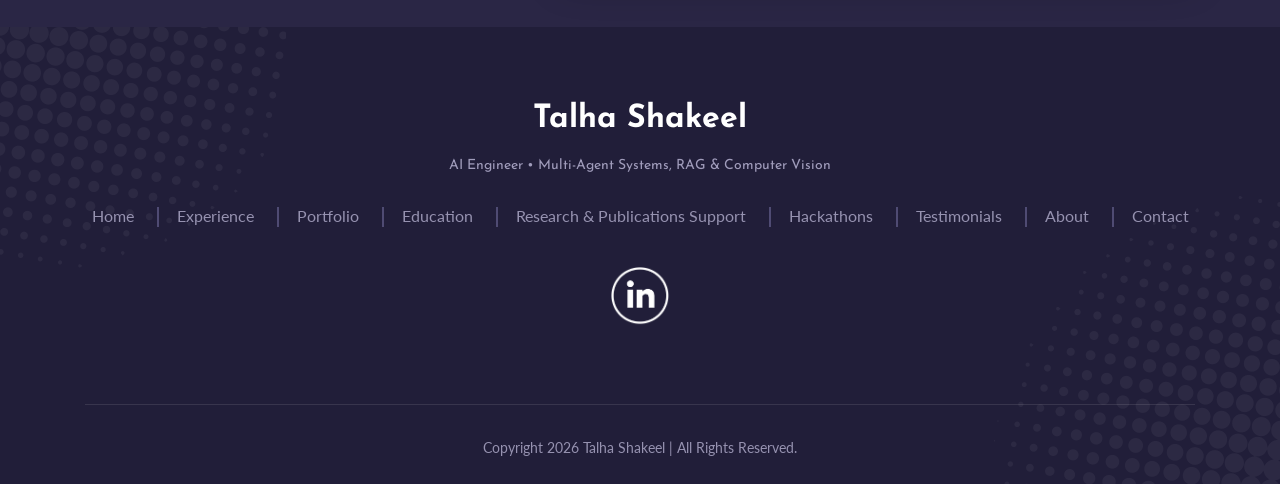
==== commit f4bc2a7f: "Update project descriptions for clarity and detail" ====
--- a/index.html
+++ b/index.html
@@ -266,13 +266,13 @@
                          <h4 class="timeline-title">Machine Learning Engineer</h4>
                          <p class="timeline-subtitle">Independent Contractor | Remote | Freelance, Part-time</p>
                          <ul class="timeline-bullets list-unstyled mt-3 mb-0">
-                            <li><i class="fas fa-chevron-right mr-2 text-accent"></i> Built a GStreamer-based audio and video pipeline for short-form video generation.</li>
+                              <li><i class="fas fa-chevron-right mr-2 text-accent"></i> Built a GStreamer-based audio/video generation and encoding pipeline to automate short-form vertical video production for TikTok and Instagram.</li>
                               <li><i class="fas fa-chevron-right mr-2 text-accent"></i> Extended the pipeline with WAN 2.2 video generation and FLUX image generation, harmonizing generated backgrounds and extracting foregrounds with U²-Net.</li>
                               <li><i class="fas fa-chevron-right mr-2 text-accent"></i> Integrated emotion-conditioned speech generation with IndexTTS to produce complete videos without manual editing.</li>
                               <li><i class="fas fa-chevron-right mr-2 text-accent"></i> Deployed GPU workloads on RunPod Serverless with NVIDIA H100s, reducing idle compute costs by 80%.</li>
                               <li><i class="fas fa-chevron-right mr-2 text-accent"></i> Optimized server usage and the generation workflow to reduce video turnaround time.</li>
-                              <li><i class="fas fa-chevron-right mr-2 text-accent"></i> Fine-tuned Florence-2-large with LoRA on 800 image-report pairs, improving held-out BLEU-4 from 75% to 90% for construction report generation.</li>
-                              <li><i class="fas fa-chevron-right mr-2 text-accent"></i> Fine-tuned Florence-2-large with LoRA on 800 PPE compliance image-report pairs, improving held-out BLEU-4 from 75% to 90% for automated safety reporting.</li>
+                              <li><i class="fas fa-chevron-right mr-2 text-accent"></i> Built a dental imaging pipeline combining Faster R-CNN detection, SAM2 segmentation, and Keypoint R-CNN, and deployed it across 3+ U.S. dental clinics.</li>
+                              <li><i class="fas fa-chevron-right mr-2 text-accent"></i> Designed the clinical workflow around FDA and HIPAA requirements, incorporating DICOM de-identification, end-to-end encryption, patient-level data splitting, and full model and audit traceability.</li>
                               <li><i class="fas fa-chevron-right mr-2 text-accent"></i> Collaborated with international researchers, students, and clients across multiple AI projects, contributing to technical architecture, experimental design, model development, and performance evaluation. For more information, refer to the Research Support section.</li>
                          </ul>
                       </div>
